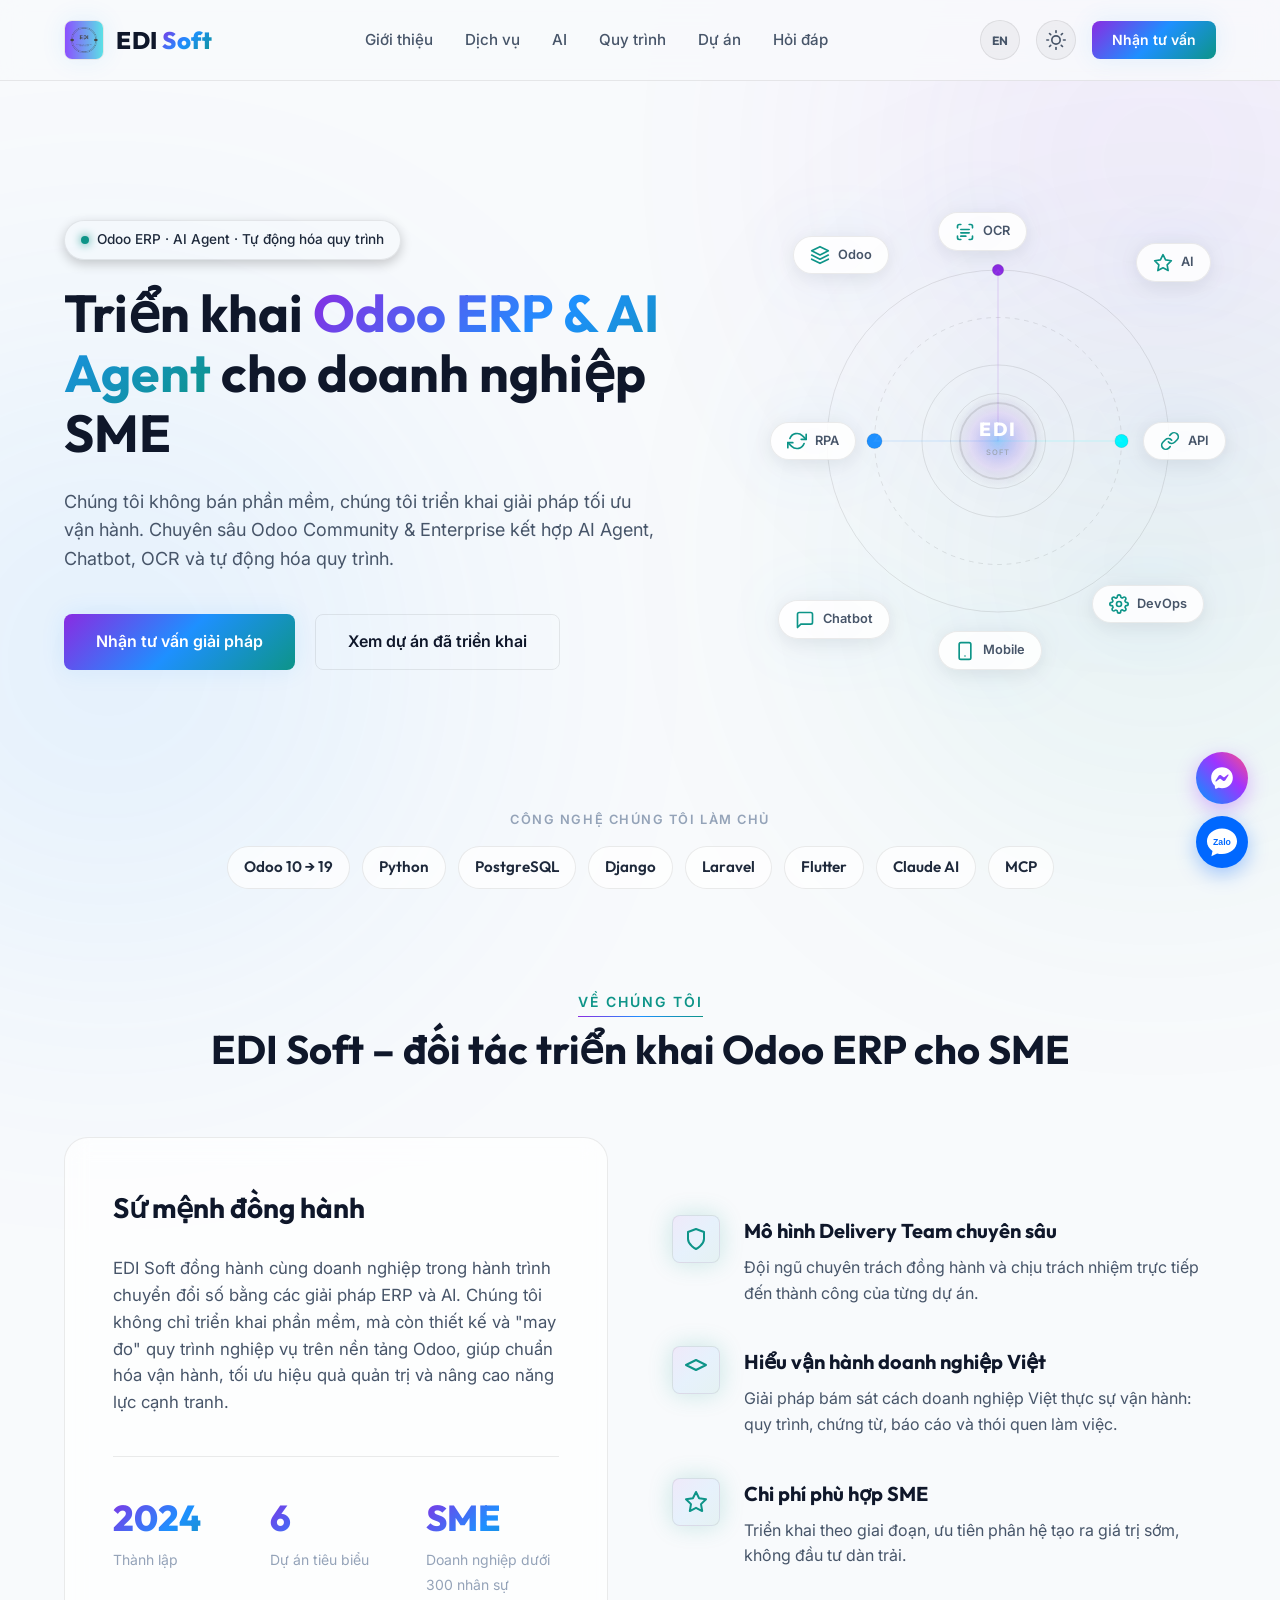
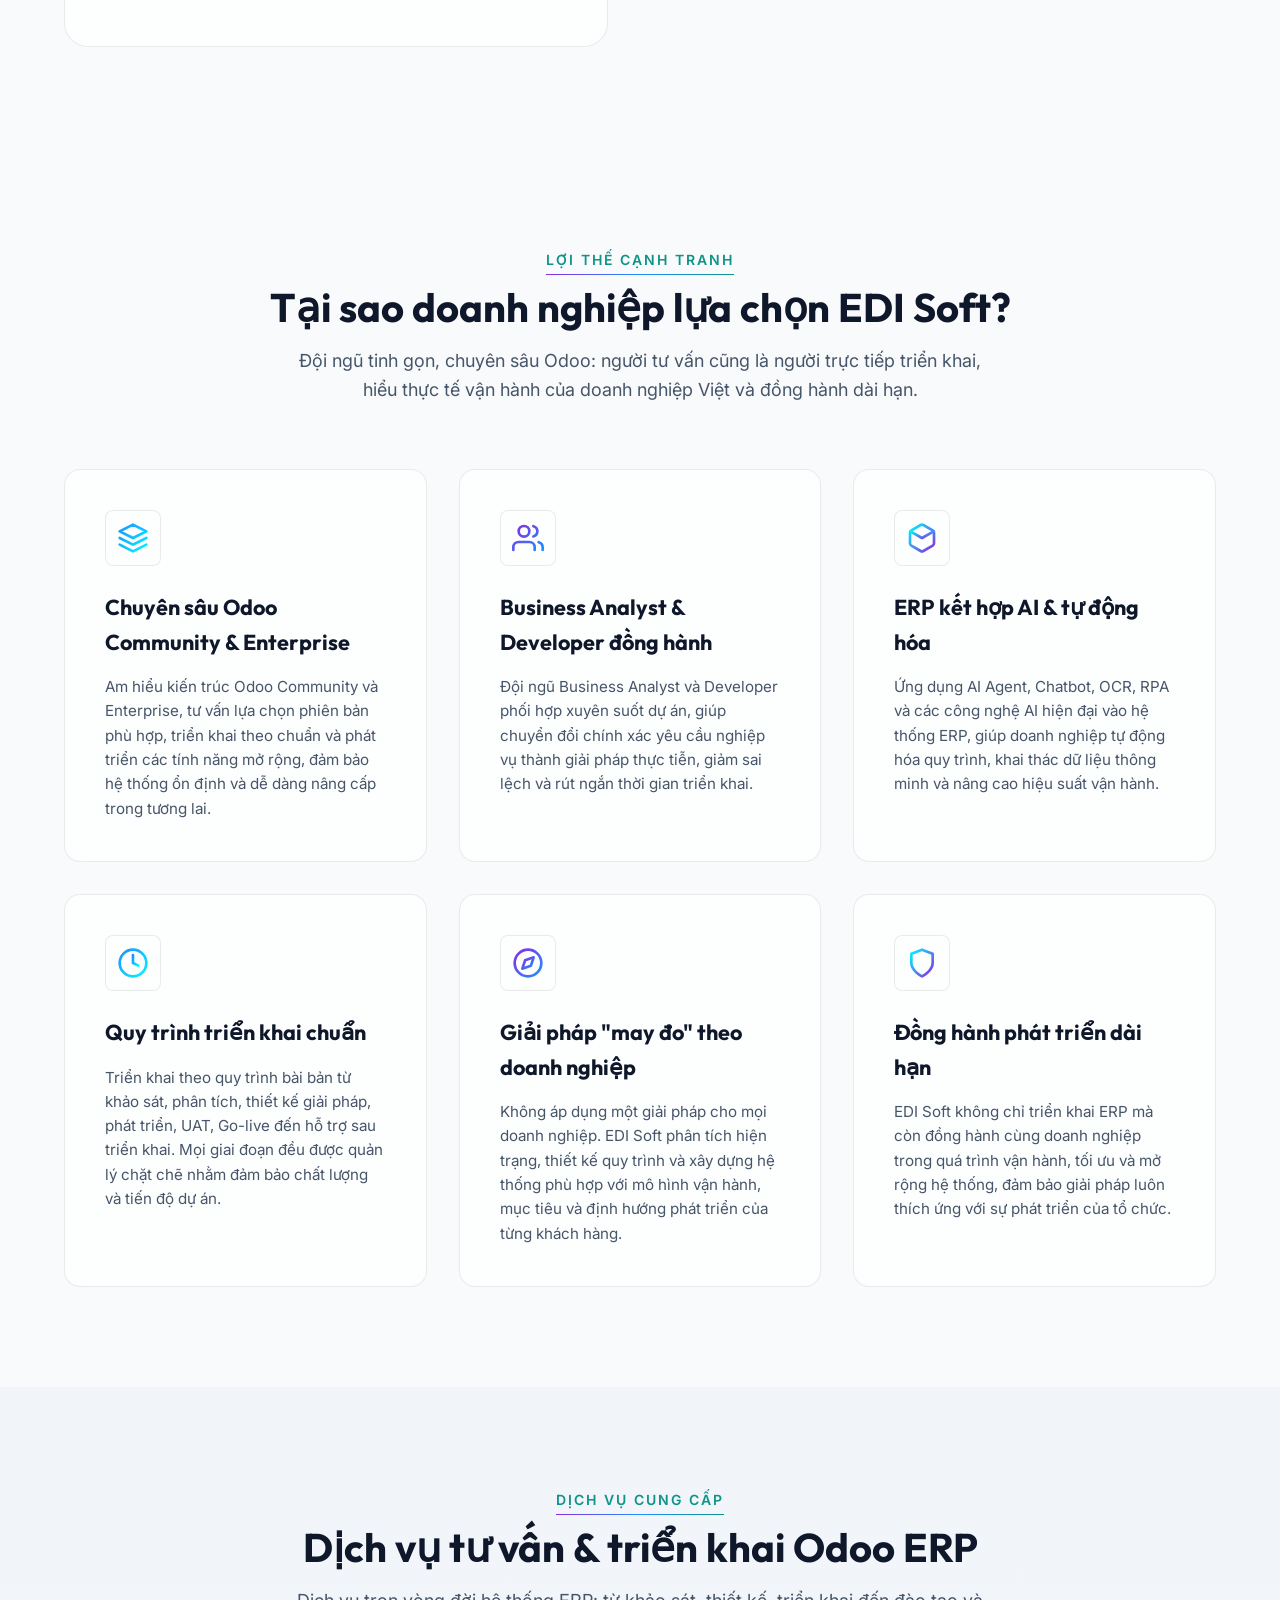
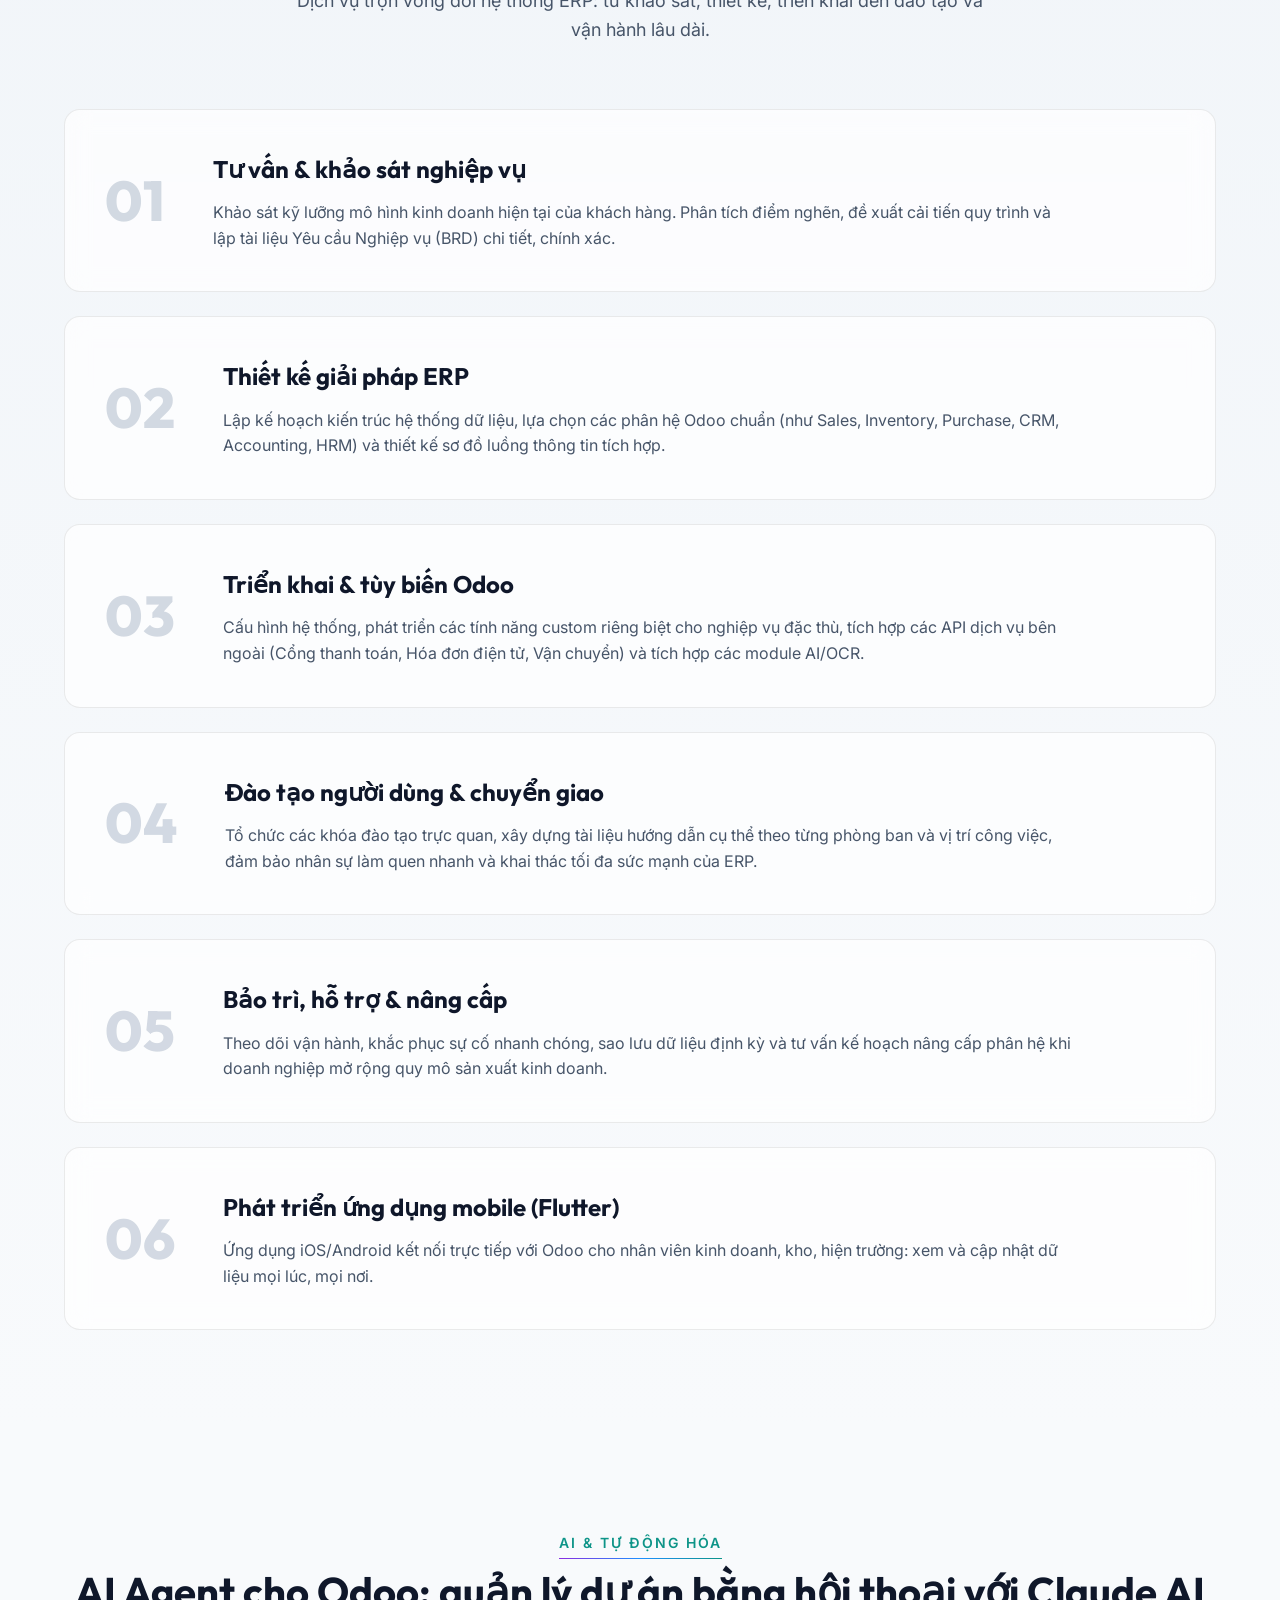
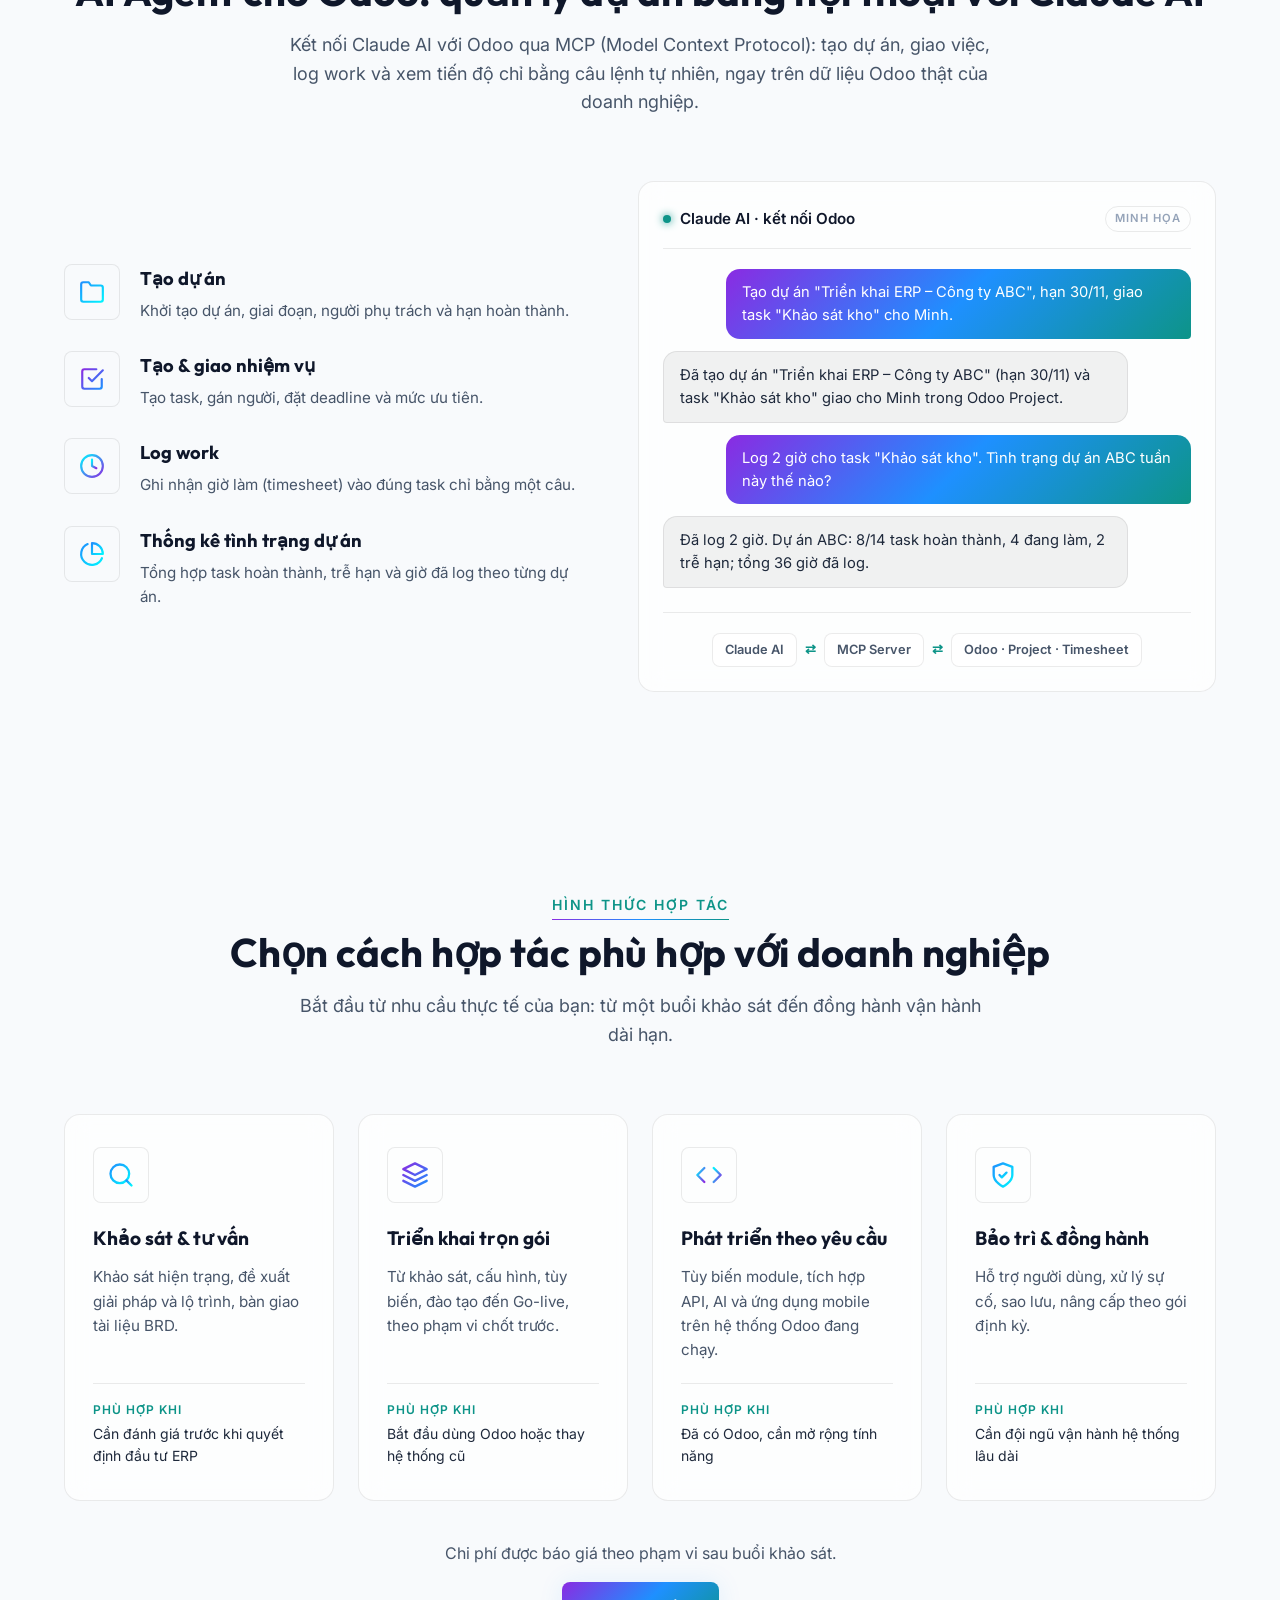
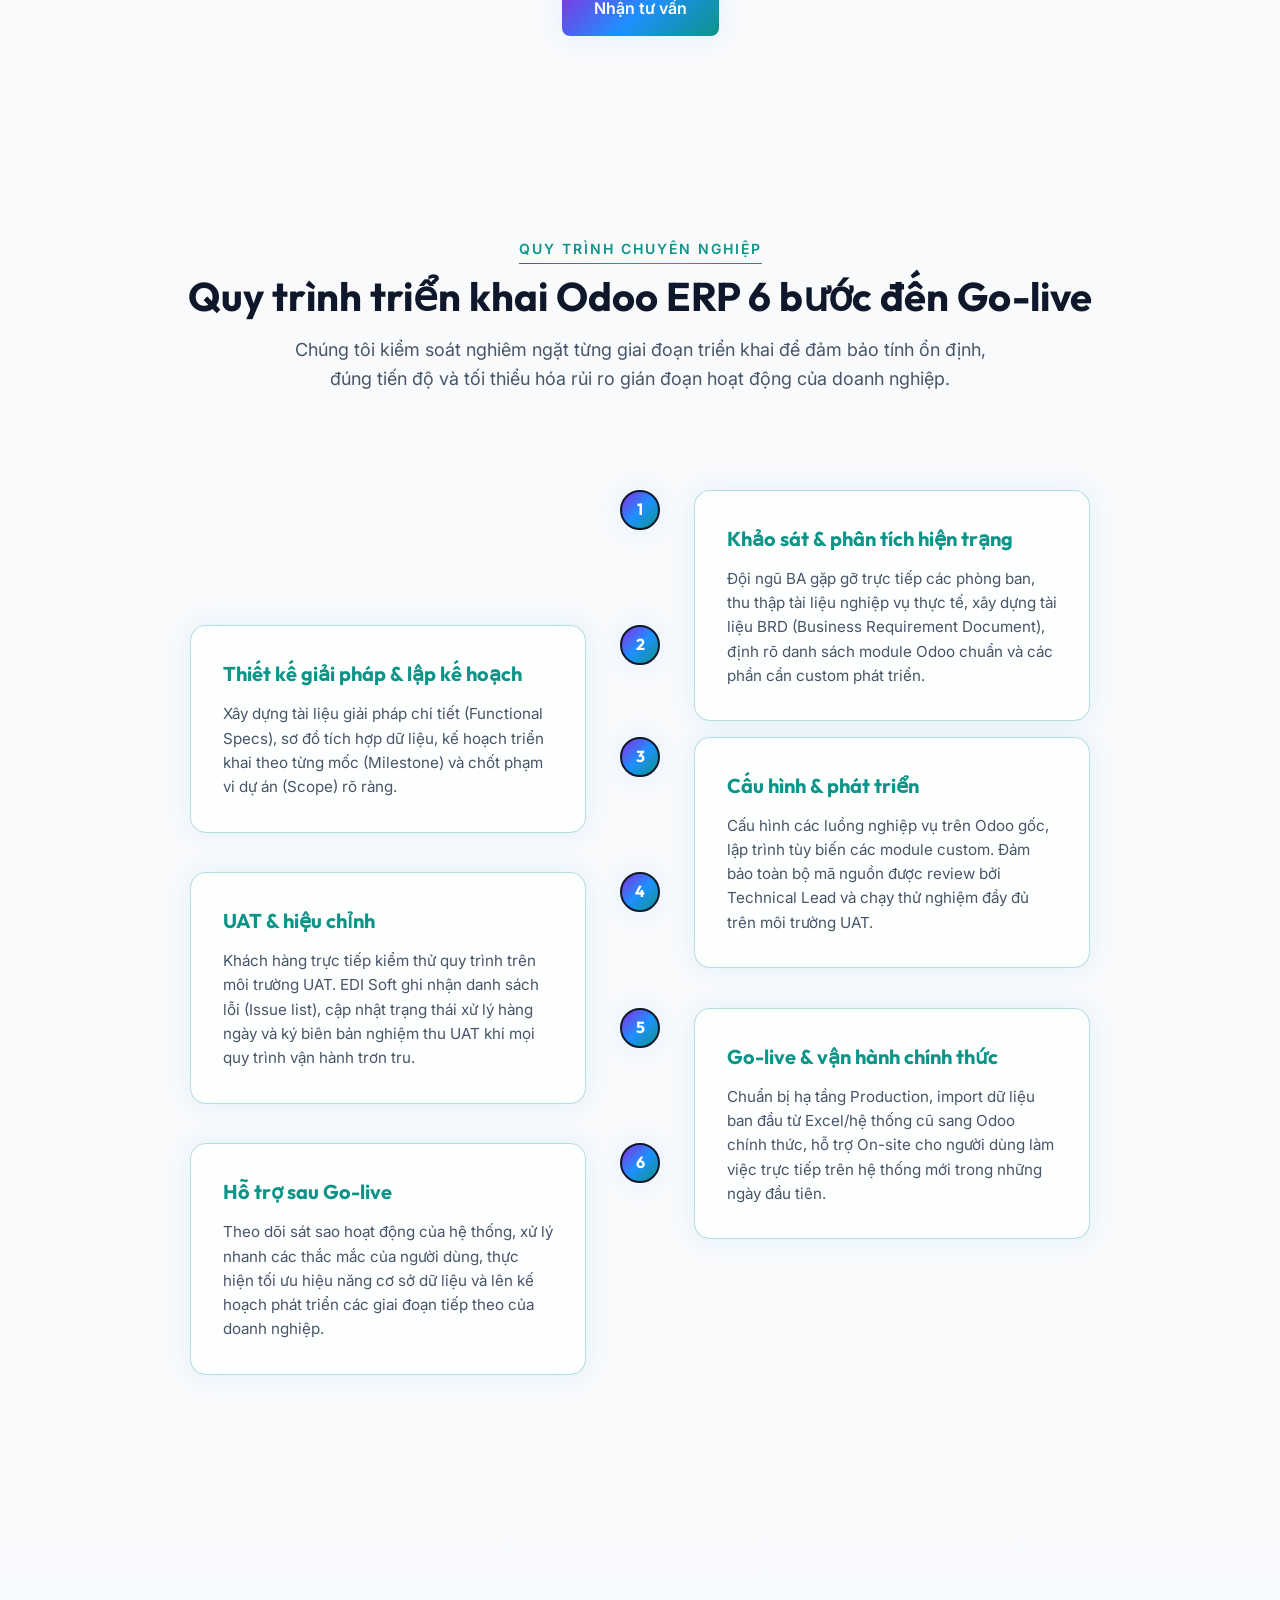
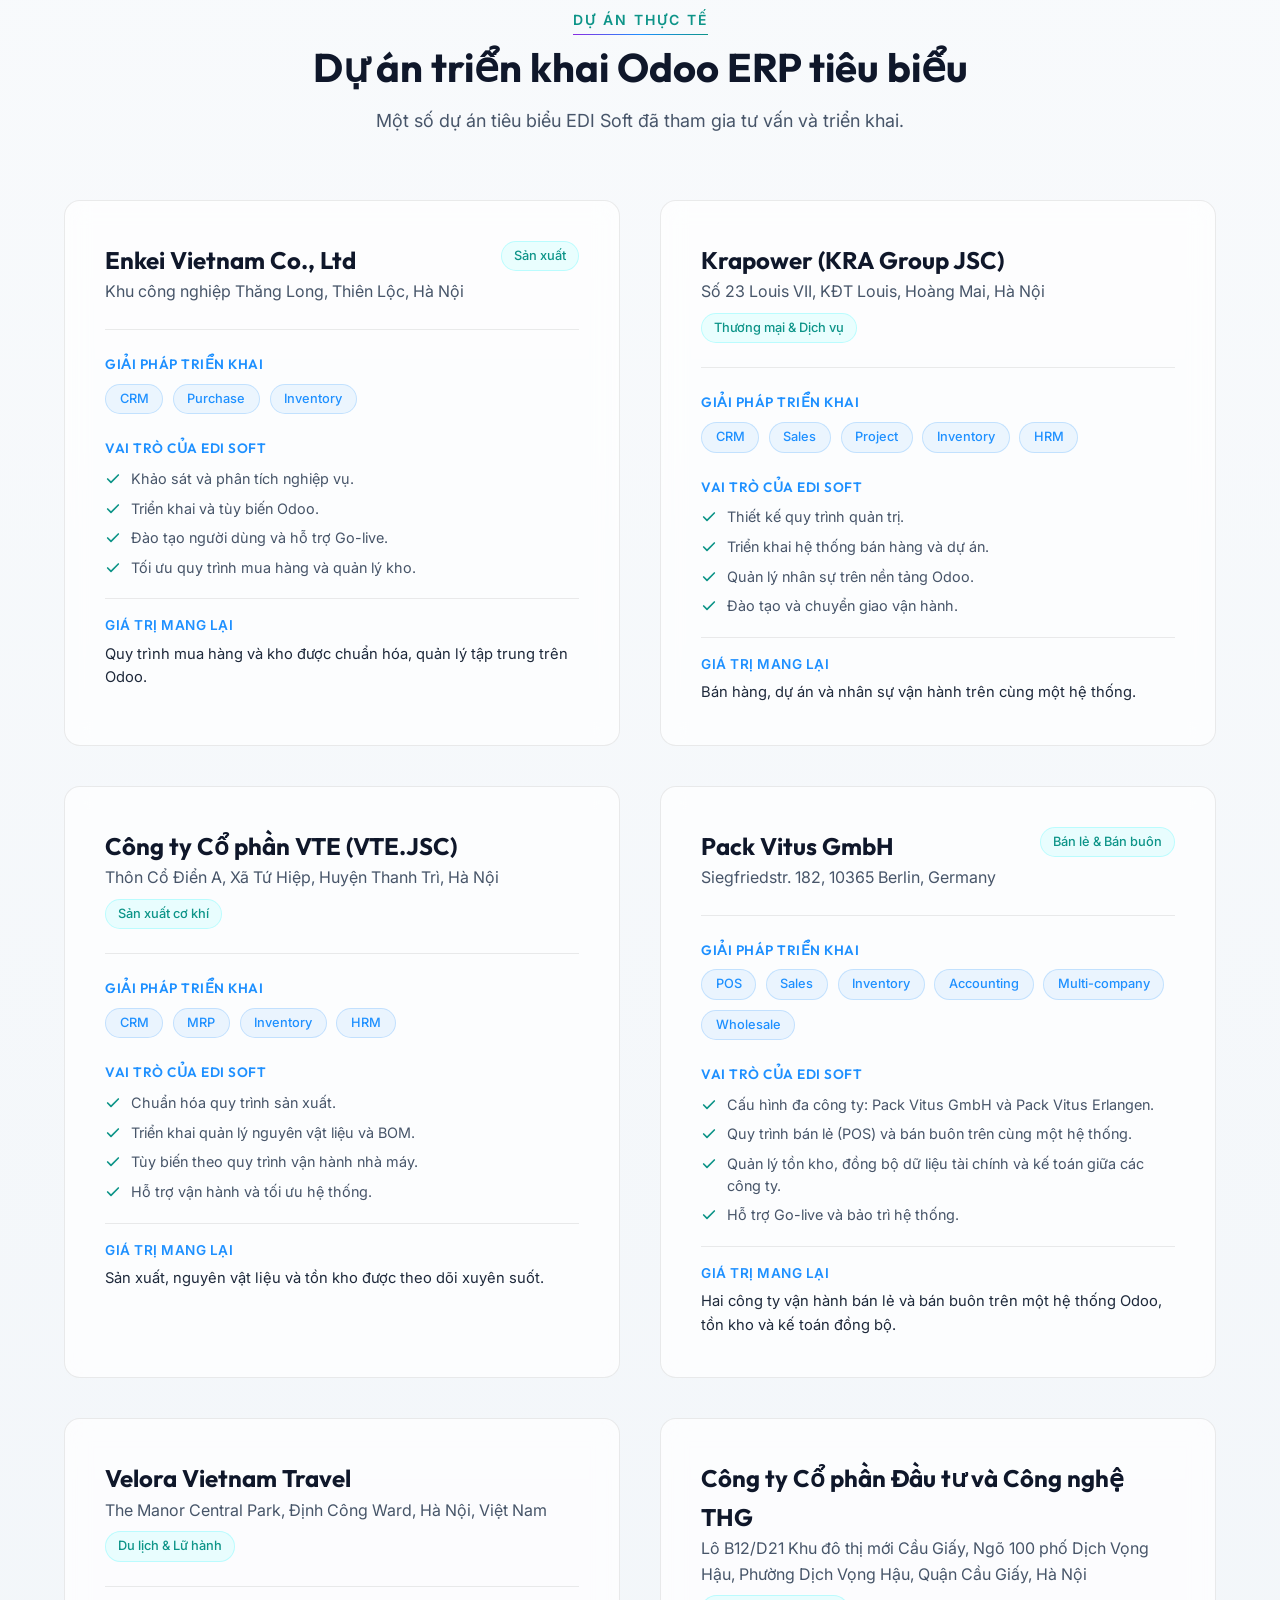
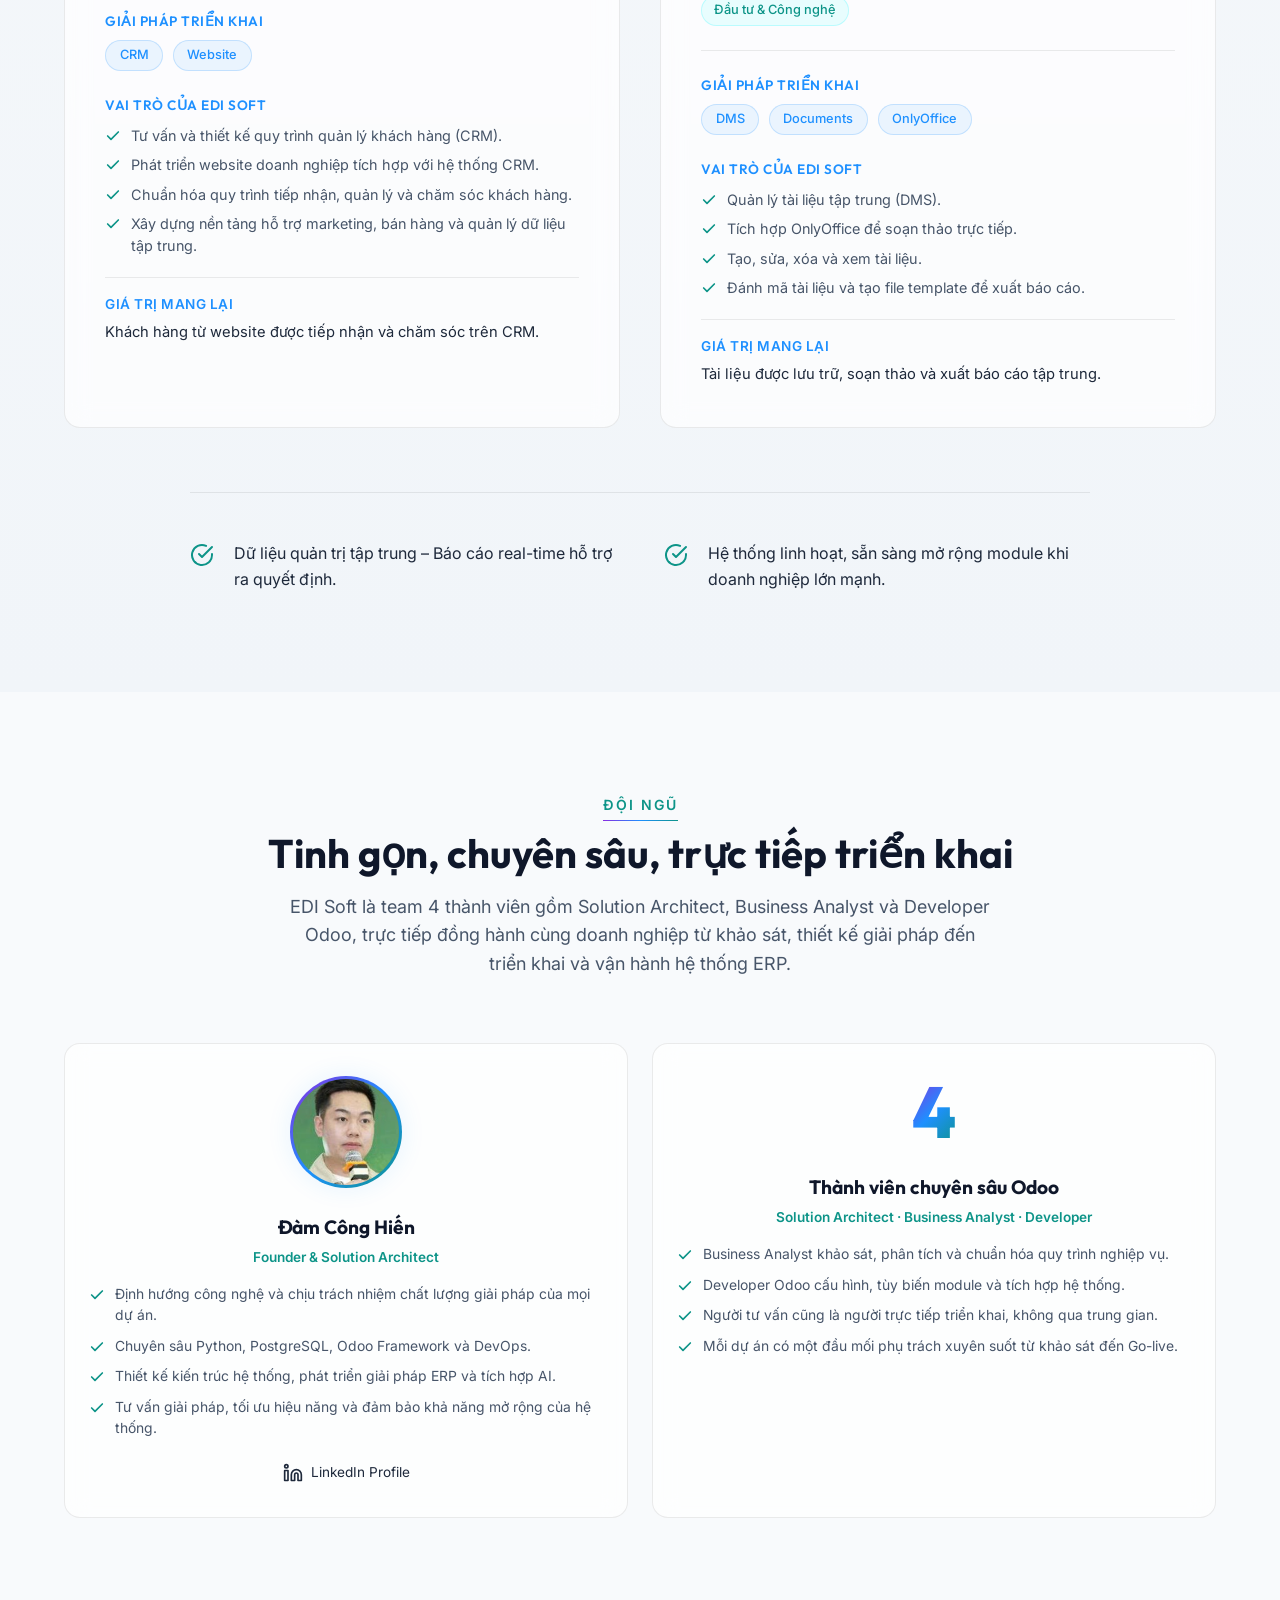
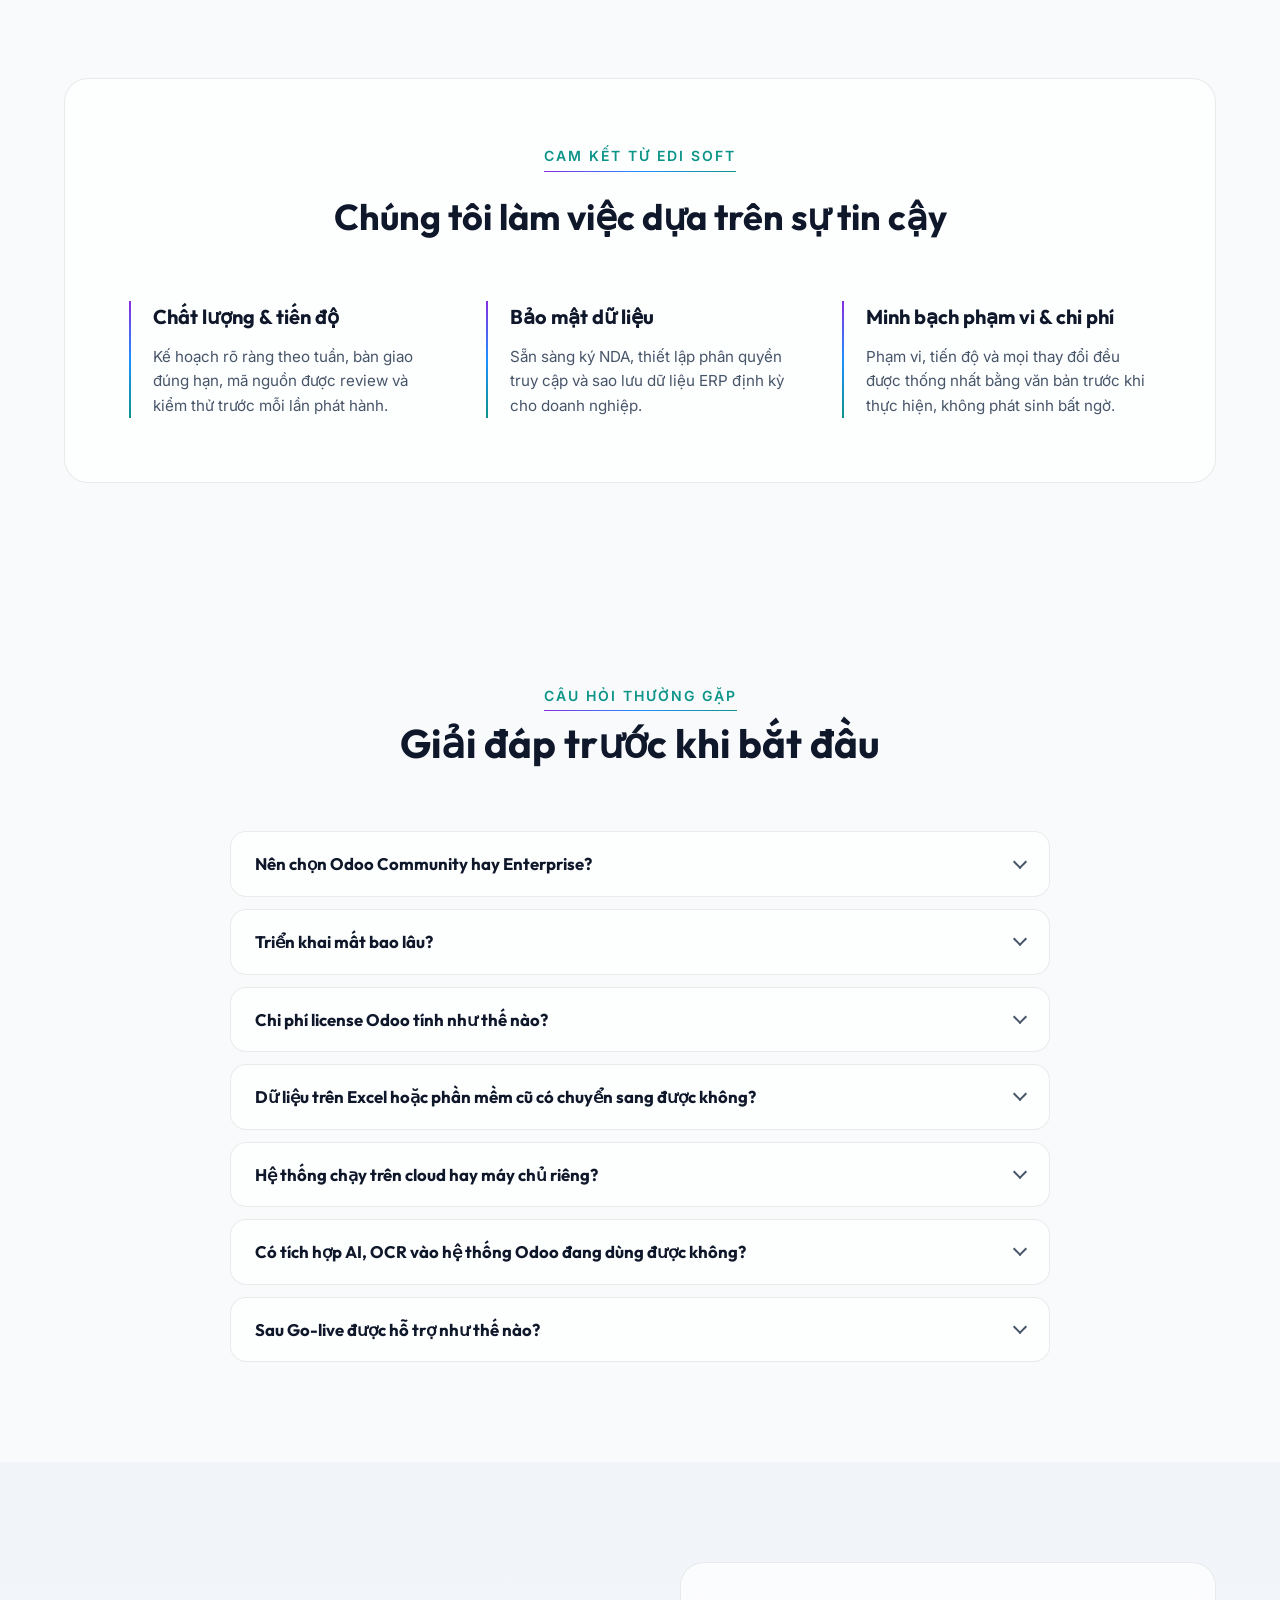
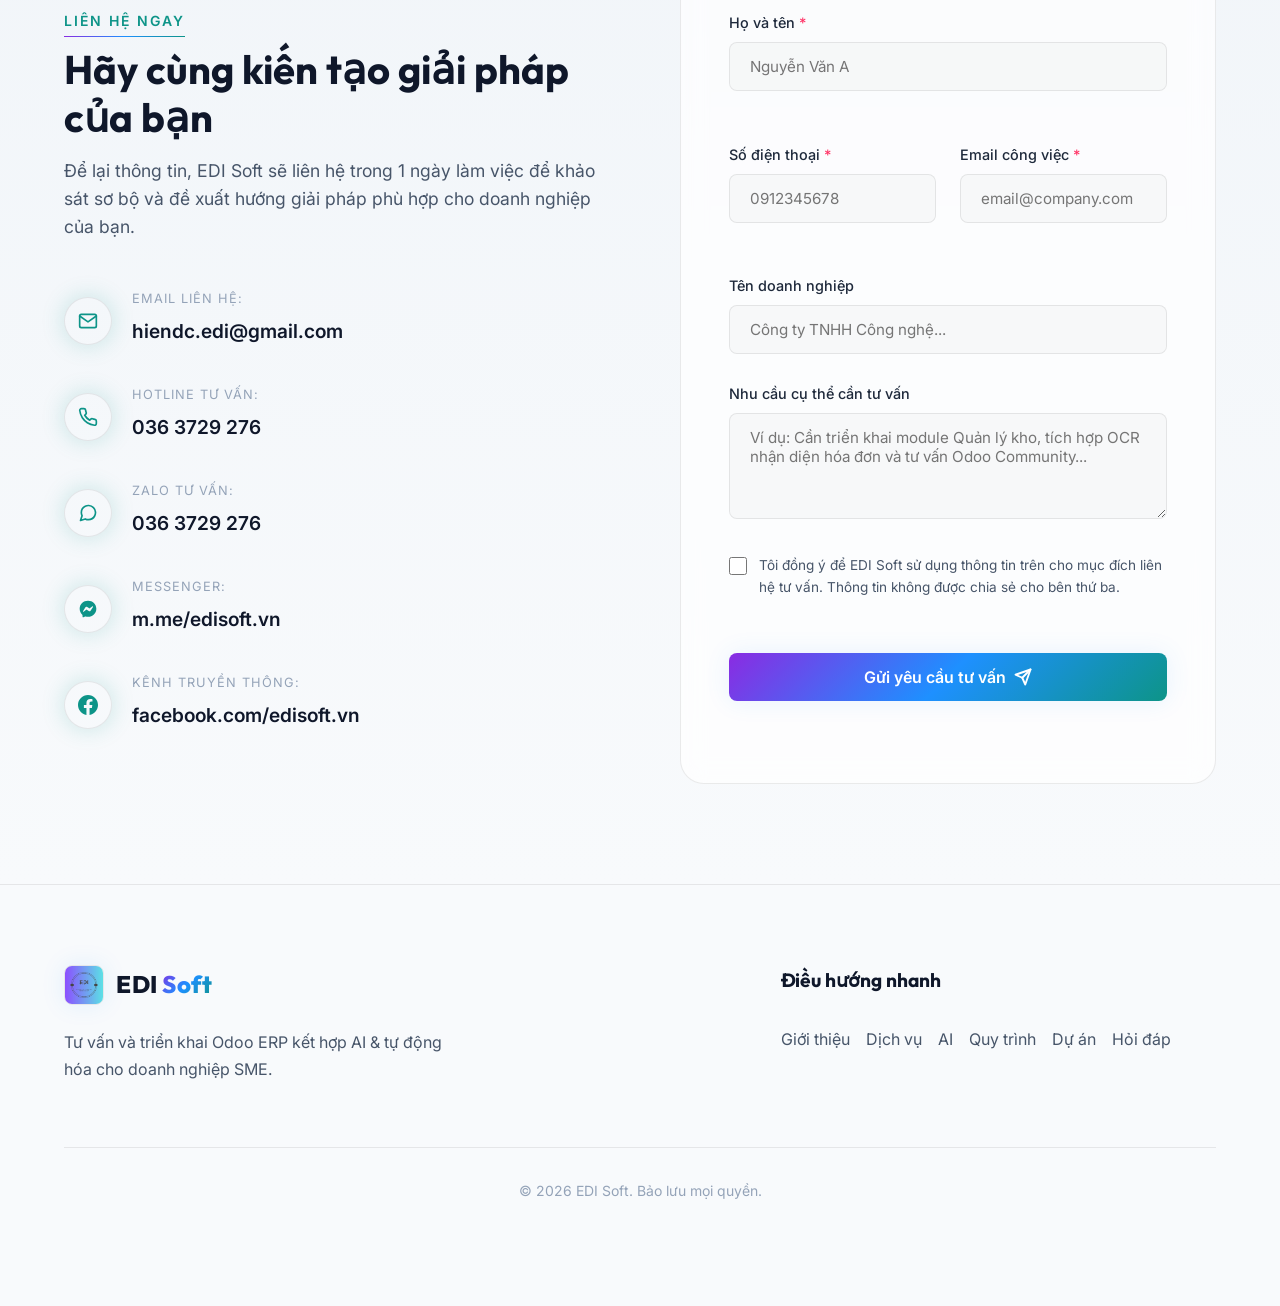
==== index.html @ 8c75ee79 "feat(seo): move to info.editech.vn and improve on-page SEO - Point canonical, Open Graph, Twitter, J" ====
<!DOCTYPE html>
<html lang="vi">
<head>
  <meta charset="UTF-8">
  <meta name="viewport" content="width=device-width, initial-scale=1.0">
  
  <!-- Primary Meta Tags -->
  <title>EDI Soft - Triển khai Odoo ERP & AI cho doanh nghiệp SME</title>
  <meta name="title" content="EDI Soft - Triển khai Odoo ERP & AI cho doanh nghiệp SME">
  <meta name="description" content="EDI Soft tư vấn và triển khai Odoo ERP (Community & Enterprise) kết hợp AI Agent, Chatbot, OCR và tự động hóa quy trình cho doanh nghiệp SME tại Việt Nam.">
  <meta name="keywords" content="EDI Soft, EDI Team, Odoo ERP, Odoo Community, Odoo Enterprise, AI Agent, Chatbot ERP, OCR Odoo, Tự động hóa quy trình, Đàm Công Hiến, tư vấn ERP">
  <meta name="author" content="EDI Team">
  <meta name="robots" content="index, follow">
  <meta name="google-site-verification" content="2yzWLQ4mhh7eQ8ymOpfVOfwrCw7D1gyTFQbBYcjNRCU">
  <link rel="canonical" href="https://info.editech.vn/">

  <!-- Apply saved theme/language before first paint to avoid flashing -->
  <script>
    (function () {
      try {
        var html = document.documentElement;
        var theme = localStorage.getItem('theme');
        if (theme !== 'light' && theme !== 'dark') {
          theme = window.matchMedia('(prefers-color-scheme: light)').matches ? 'light' : 'dark';
        }
        html.setAttribute('data-theme', theme);
        if (localStorage.getItem('preferred-lang') === 'en') {
          html.classList.add('i18n-pending');
          setTimeout(function () { html.classList.remove('i18n-pending'); }, 2000); // never stay hidden
        }
      } catch (e) {}
    })();
  </script>

  <!-- Open Graph / Facebook -->
  <meta property="og:type" content="website">
  <meta property="og:site_name" content="EDI Soft">
  <meta property="og:locale" content="vi_VN">
  <meta property="og:url" content="https://info.editech.vn/">
  <meta property="og:title" content="EDI Soft - Triển khai Odoo ERP & AI cho doanh nghiệp SME">
  <meta property="og:description" content="Chúng tôi không bán phần mềm, chúng tôi triển khai giải pháp. Chuyên sâu Odoo Community & Enterprise, AI Agent, Chatbot, OCR và tự động hóa quy trình.">
  <meta property="og:image" content="https://info.editech.vn/assets/img/og-image.png">
  <meta property="og:image:width" content="1200">
  <meta property="og:image:height" content="630">
  <meta property="og:image:alt" content="EDI Soft - Triển khai Odoo ERP & AI cho doanh nghiệp SME">

  <!-- Twitter -->
  <meta name="twitter:card" content="summary_large_image">
  <meta name="twitter:url" content="https://info.editech.vn/">
  <meta name="twitter:title" content="EDI Soft - Triển khai Odoo ERP & AI cho doanh nghiệp SME">
  <meta name="twitter:description" content="Chúng tôi không bán phần mềm, chúng tôi triển khai giải pháp. Chuyên sâu Odoo Community & Enterprise, AI Agent, Chatbot, OCR và tự động hóa quy trình.">
  <meta name="twitter:image" content="https://info.editech.vn/assets/img/og-image.png">

  <!-- Favicon & browser UI -->
  <link rel="icon" type="image/png" href="assets/img/favicon.png">
  <link rel="apple-touch-icon" href="assets/img/icon.png">
  <meta name="theme-color" content="#030712" media="(prefers-color-scheme: dark)">
  <meta name="theme-color" content="#f8fafc" media="(prefers-color-scheme: light)">

  <!-- Structured data (schema.org) -->
  <script type="application/ld+json">
  {
    "@context": "https://schema.org",
    "@graph": [
      {
        "@type": [
          "Organization",
          "ProfessionalService"
        ],
        "@id": "https://info.editech.vn/#organization",
        "name": "EDI Soft",
        "alternateName": "EDI Team",
        "url": "https://info.editech.vn/",
        "logo": {
          "@type": "ImageObject",
          "url": "https://info.editech.vn/assets/img/icon.png",
          "width": 500,
          "height": 500
        },
        "image": "https://info.editech.vn/assets/img/og-image.png",
        "description": "EDI Soft tư vấn và triển khai Odoo ERP (Community & Enterprise) kết hợp AI Agent, Chatbot, OCR và tự động hóa quy trình cho doanh nghiệp SME.",
        "slogan": "Chúng tôi không bán phần mềm, chúng tôi triển khai giải pháp tối ưu vận hành.",
        "foundingDate": "2024-07",
        "email": "hiendc.edi@gmail.com",
        "telephone": "+84363729276",
        "areaServed": {
          "@type": "Country",
          "name": "Vietnam"
        },
        "knowsAbout": [
          "Odoo ERP",
          "Odoo Community",
          "Odoo Enterprise",
          "ERP implementation",
          "Business analysis",
          "AI Agent",
          "Chatbot",
          "OCR",
          "Process automation",
          "Claude AI",
          "Model Context Protocol (MCP)",
          "Django",
          "Laravel",
          "Flutter"
        ],
        "founder": {
          "@id": "https://info.editech.vn/#founder"
        },
        "sameAs": [
          "https://www.facebook.com/edisoft.vn",
          "https://zalo.me/0363729276"
        ],
        "contactPoint": {
          "@type": "ContactPoint",
          "contactType": "sales",
          "telephone": "+84363729276",
          "email": "hiendc.edi@gmail.com",
          "availableLanguage": [
            "Vietnamese",
            "English"
          ]
        },
        "hasOfferCatalog": {
          "@type": "OfferCatalog",
          "name": "Dịch vụ tư vấn & triển khai Odoo ERP",
          "itemListElement": [
            {
              "@type": "Offer",
              "itemOffered": {
                "@type": "Service",
                "name": "Tư vấn & khảo sát nghiệp vụ",
                "description": "Khảo sát kỹ lưỡng mô hình kinh doanh hiện tại của khách hàng. Phân tích điểm nghẽn, đề xuất cải tiến quy trình và lập tài liệu Yêu cầu Nghiệp vụ (BRD) chi tiết, chính xác.",
                "provider": {
                  "@id": "https://info.editech.vn/#organization"
                }
              }
            },
            {
              "@type": "Offer",
              "itemOffered": {
                "@type": "Service",
                "name": "Thiết kế giải pháp ERP",
                "description": "Lập kế hoạch kiến trúc hệ thống dữ liệu, lựa chọn các phân hệ Odoo chuẩn (như Sales, Inventory, Purchase, CRM, Accounting, HRM) và thiết kế sơ đồ luồng thông tin tích hợp.",
                "provider": {
                  "@id": "https://info.editech.vn/#organization"
                }
              }
            },
            {
              "@type": "Offer",
              "itemOffered": {
                "@type": "Service",
                "name": "Triển khai & tùy biến Odoo",
                "description": "Cấu hình hệ thống, phát triển các tính năng custom riêng biệt cho nghiệp vụ đặc thù, tích hợp các API dịch vụ bên ngoài (Cổng thanh toán, Hóa đơn điện tử, Vận chuyển) và tích hợp các module AI/OCR.",
                "provider": {
                  "@id": "https://info.editech.vn/#organization"
                }
              }
            },
            {
              "@type": "Offer",
              "itemOffered": {
                "@type": "Service",
                "name": "Đào tạo người dùng & chuyển giao",
                "description": "Tổ chức các khóa đào tạo trực quan, xây dựng tài liệu hướng dẫn cụ thể theo từng phòng ban và vị trí công việc, đảm bảo nhân sự làm quen nhanh và khai thác tối đa sức mạnh của ERP.",
                "provider": {
                  "@id": "https://info.editech.vn/#organization"
                }
              }
            },
            {
              "@type": "Offer",
              "itemOffered": {
                "@type": "Service",
                "name": "Bảo trì, hỗ trợ & nâng cấp",
                "description": "Theo dõi vận hành, khắc phục sự cố nhanh chóng, sao lưu dữ liệu định kỳ và tư vấn kế hoạch nâng cấp phân hệ khi doanh nghiệp mở rộng quy mô sản xuất kinh doanh.",
                "provider": {
                  "@id": "https://info.editech.vn/#organization"
                }
              }
            },
            {
              "@type": "Offer",
              "itemOffered": {
                "@type": "Service",
                "name": "Phát triển ứng dụng mobile (Flutter)",
                "description": "Ứng dụng iOS/Android kết nối trực tiếp với Odoo cho nhân viên kinh doanh, kho, hiện trường: xem và cập nhật dữ liệu mọi lúc, mọi nơi.",
                "provider": {
                  "@id": "https://info.editech.vn/#organization"
                }
              }
            }
          ]
        }
      },
      {
        "@type": "Person",
        "@id": "https://info.editech.vn/#founder",
        "name": "Đàm Công Hiến",
        "jobTitle": "Founder & Solution Architect",
        "image": "https://info.editech.vn/assets/img/hiendc.jpg",
        "sameAs": [
          "https://www.linkedin.com/in/hien-dc-463276266/"
        ],
        "worksFor": {
          "@id": "https://info.editech.vn/#organization"
        },
        "url": "https://info.editech.vn/#team",
        "knowsAbout": [
          "Odoo Framework",
          "Python",
          "PostgreSQL",
          "DevOps",
          "ERP solution architecture",
          "AI integration"
        ]
      },
      {
        "@type": "WebSite",
        "@id": "https://info.editech.vn/#website",
        "url": "https://info.editech.vn/",
        "name": "EDI Soft",
        "inLanguage": "vi",
        "publisher": {
          "@id": "https://info.editech.vn/#organization"
        }
      },
      {
        "@type": "FAQPage",
        "@id": "https://info.editech.vn/#faq",
        "inLanguage": "vi",
        "mainEntity": [
          {
            "@type": "Question",
            "name": "Nên chọn Odoo Community hay Enterprise?",
            "acceptedAnswer": {
              "@type": "Answer",
              "text": "Community miễn phí license, phù hợp khi nhu cầu cơ bản và chấp nhận phát triển thêm. Enterprise có thêm nhiều phân hệ và tính năng (kế toán đầy đủ, Studio, ứng dụng mobile…), tính phí license theo người dùng. EDI Soft tư vấn phiên bản phù hợp sau khi khảo sát."
            }
          },
          {
            "@type": "Question",
            "name": "Triển khai mất bao lâu?",
            "acceptedAnswer": {
              "@type": "Answer",
              "text": "Tùy số phân hệ và mức độ tùy biến. Chúng tôi chia theo giai đoạn để phân hệ quan trọng nhất đi vào vận hành trước; thời gian cụ thể được chốt trong kế hoạch sau khảo sát."
            }
          },
          {
            "@type": "Question",
            "name": "Chi phí license Odoo tính như thế nào?",
            "acceptedAnswer": {
              "@type": "Answer",
              "text": "Community không mất phí license. Enterprise tính theo số người dùng và trả trực tiếp cho Odoo. Phí tư vấn và triển khai của EDI Soft được báo giá riêng theo phạm vi."
            }
          },
          {
            "@type": "Question",
            "name": "Dữ liệu trên Excel hoặc phần mềm cũ có chuyển sang được không?",
            "acceptedAnswer": {
              "@type": "Answer",
              "text": "Có. Dữ liệu khách hàng, sản phẩm, tồn kho đầu kỳ, công nợ… được chuẩn hóa và import vào Odoo trước Go-live."
            }
          },
          {
            "@type": "Question",
            "name": "Hệ thống chạy trên cloud hay máy chủ riêng?",
            "acceptedAnswer": {
              "@type": "Answer",
              "text": "Cả hai đều được: Odoo.sh, cloud server hoặc máy chủ tại doanh nghiệp. Chúng tôi tư vấn dựa trên yêu cầu bảo mật, chi phí và quy mô."
            }
          },
          {
            "@type": "Question",
            "name": "Có tích hợp AI, OCR vào hệ thống Odoo đang dùng được không?",
            "acceptedAnswer": {
              "@type": "Answer",
              "text": "Được. Chúng tôi tích hợp AI Agent, Chatbot, OCR và tự động hóa vào hệ thống Odoo hiện có, không bắt buộc phải triển khai lại từ đầu."
            }
          },
          {
            "@type": "Question",
            "name": "Sau Go-live được hỗ trợ như thế nào?",
            "acceptedAnswer": {
              "@type": "Answer",
              "text": "EDI Soft hỗ trợ người dùng, xử lý sự cố và tối ưu hệ thống sau Go-live; có gói bảo trì định kỳ khi doanh nghiệp cần."
            }
          }
        ]
      }
    ]
  }
  </script>

  <!-- Fonts -->
  <link rel="preconnect" href="https://fonts.googleapis.com">
  <link rel="preconnect" href="https://fonts.gstatic.com" crossorigin>
  <link href="https://fonts.googleapis.com/css2?family=Inter:wght@400;500;600&family=Outfit:wght@500;600;700;800&display=swap" rel="stylesheet">

  <!-- Project Stylesheet -->
  <link rel="stylesheet" href="src/styles/main.css">
</head>
<body>

  <!-- Background Glow Effects -->
  <div class="bg-glows" aria-hidden="true">
    <div class="bg-glow bg-glow-1"></div>
    <div class="bg-glow bg-glow-2"></div>
    <div class="bg-glow bg-glow-3"></div>
  </div>

  <!-- Header -->
  <header class="header" id="site-header">
    <div class="container header-container">
      <a href="#hero" class="logo-area" data-i18n-aria="logo-aria" aria-label="Trở về trang chủ EDI Soft">
        <img src="assets/img/icon.png" alt="EDI Soft" class="logo-img" width="40" height="40">
        <span class="logo-text">EDI <span class="text-gradient">Soft</span></span>
      </a>

      <!-- Desktop Nav -->
      <nav class="desktop-nav" data-i18n-aria="nav-aria" aria-label="Menu chính">
        <ul class="nav-list">
          <li><a href="#about" class="nav-link" data-i18n="nav-about">Giới thiệu</a></li>
          <li><a href="#services" class="nav-link" data-i18n="nav-services">Dịch vụ</a></li>
          <li><a href="#ai" class="nav-link" data-i18n="nav-ai">AI</a></li>
          <li><a href="#process" class="nav-link" data-i18n="nav-process">Quy trình</a></li>
          <li><a href="#portfolio" class="nav-link" data-i18n="nav-portfolio">Dự án</a></li>
          <li><a href="#faq" class="nav-link" data-i18n="nav-faq">Hỏi đáp</a></li>
        </ul>
      </nav>

      <div class="header-actions">
        <button class="lang-toggle" id="lang-toggle" data-i18n-aria="lang-aria" data-i18n-title="lang-title" aria-label="Chuyển sang tiếng Anh" title="English">
          <span id="lang-text">EN</span>
        </button>
        <button class="theme-toggle" id="theme-toggle" data-i18n-aria="theme-aria" data-i18n-title="theme-title" aria-label="Chuyển đổi giao diện sáng/tối" title="Chuyển đổi giao diện">
          <svg class="icon-sun" width="20" height="20" viewBox="0 0 24 24" fill="none" stroke="currentColor" stroke-width="2" stroke-linecap="round" stroke-linejoin="round"><circle cx="12" cy="12" r="5"/><line x1="12" y1="1" x2="12" y2="3"/><line x1="12" y1="21" x2="12" y2="23"/><line x1="4.22" y1="4.22" x2="5.64" y2="5.64"/><line x1="18.36" y1="18.36" x2="19.78" y2="19.78"/><line x1="1" y1="12" x2="3" y2="12"/><line x1="21" y1="12" x2="23" y2="12"/><line x1="4.22" y1="19.78" x2="5.64" y2="18.36"/><line x1="18.36" y1="5.64" x2="19.78" y2="4.22"/></svg>
          <svg class="icon-moon" width="20" height="20" viewBox="0 0 24 24" fill="none" stroke="currentColor" stroke-width="2" stroke-linecap="round" stroke-linejoin="round"><path d="M21 12.79A9 9 0 1 1 11.21 3 7 7 0 0 0 21 12.79z"/></svg>
        </button>
        <a href="#contact" class="btn btn-primary btn-sm" id="btn-header-cta" data-i18n="header-cta" data-i18n-aria="header-cta-aria" aria-label="Liên hệ tư vấn giải pháp">Nhận tư vấn</a>
        <button class="mobile-nav-toggle" id="menu-toggle" data-i18n-aria="menu-aria" aria-label="Mở menu điều hướng di động" aria-expanded="false" aria-controls="mobile-nav-panel">
          <span class="hamburger-bar"></span>
          <span class="hamburger-bar"></span>
          <span class="hamburger-bar"></span>
        </button>
      </div>
    </div>
  </header>

  <!-- Mobile Nav Panel -->
  <div class="mobile-nav-panel" id="mobile-nav-panel" aria-hidden="true">
    <nav data-i18n-aria="mobile-nav-aria" aria-label="Menu di động">
      <ul class="mobile-nav-list">
        <li><a href="#about" class="mobile-nav-link" data-i18n="nav-about">Giới thiệu</a></li>
        <li><a href="#services" class="mobile-nav-link" data-i18n="nav-services">Dịch vụ</a></li>
        <li><a href="#ai" class="mobile-nav-link" data-i18n="nav-ai">AI</a></li>
        <li><a href="#process" class="mobile-nav-link" data-i18n="nav-process">Quy trình</a></li>
        <li><a href="#portfolio" class="mobile-nav-link" data-i18n="nav-portfolio">Dự án</a></li>
        <li><a href="#faq" class="mobile-nav-link" data-i18n="nav-faq">Hỏi đáp</a></li>
        <li><a href="#contact" class="mobile-nav-link mobile-nav-link-cta" data-i18n="mobile-cta">Nhận tư vấn</a></li>
      </ul>
    </nav>
  </div>

  <main>
    <!-- Hero Section -->
    <section class="hero-section" id="hero">
      <div class="container hero-container">
        <div class="hero-content">
          <div class="badge-tech">
            <span class="badge-dot"></span>
            <span data-i18n="hero-badge">Odoo ERP · AI Agent · Tự động hóa quy trình</span>
          </div>
          <h1 class="hero-title">
            <span data-i18n="hero-title-1">Triển khai </span><span class="text-gradient" data-i18n="hero-title-2">Odoo ERP &amp; AI Agent</span><span data-i18n="hero-title-3"> cho doanh nghiệp SME</span>
          </h1>
          <p class="hero-description" data-i18n="hero-desc">Chúng tôi không bán phần mềm, chúng tôi triển khai giải pháp tối ưu vận hành. Chuyên sâu Odoo Community &amp; Enterprise kết hợp AI Agent, Chatbot, OCR và tự động hóa quy trình.</p>
          <div class="hero-cta-group">
            <a href="#contact" class="btn btn-primary" id="btn-hero-cta-contact" data-i18n="hero-cta-contact" data-i18n-aria="hero-cta-contact-aria" aria-label="Đăng ký tư vấn ERP">Nhận tư vấn giải pháp</a>
            <a href="#portfolio" class="btn btn-secondary" id="btn-hero-cta-more" data-i18n="hero-cta-more" data-i18n-aria="hero-cta-more-aria" aria-label="Xem các dự án EDI Soft đã triển khai">Xem dự án đã triển khai</a>
          </div>
        </div>
          <div class="hero-graphics">
          <div class="hero-visual-container">
            <svg class="tech-grid-svg" viewBox="0 0 400 400" width="100%" height="100%" fill="none" xmlns="http://www.w3.org/2000/svg" aria-hidden="true">
              <!-- Grid background -->
              <circle cx="200" cy="200" r="180" stroke="rgba(255, 255, 255, 0.05)" stroke-width="1"/>
              <circle cx="200" cy="200" r="130" stroke="rgba(255, 255, 255, 0.08)" stroke-width="1" stroke-dasharray="5 5"/>
              <circle cx="200" cy="200" r="80" stroke="rgba(255, 255, 255, 0.1)" stroke-width="1"/>
              
              <!-- Orbital Nodes -->
              <g class="orbit-1">
                <circle cx="200" cy="20" r="6" fill="#8A2BE2" />
                <path d="M200 20 L200 200" stroke="rgba(138, 43, 226, 0.2)" stroke-width="1"/>
              </g>
              <g class="orbit-2">
                <circle cx="70" cy="200" r="8" fill="#1E90FF" />
                <path d="M70 200 L200 200" stroke="rgba(30, 144, 255, 0.2)" stroke-width="1"/>
              </g>
              <g class="orbit-3">
                <circle cx="330" cy="200" r="7" fill="#00F5FF" />
                <path d="M330 200 L200 200" stroke="rgba(0, 245, 255, 0.2)" stroke-width="1"/>
              </g>
              
              <!-- Connection Lines -->
              <path d="M200 20 L70 200 L330 200 Z" stroke="rgba(255, 255, 255, 0.05)" stroke-width="1.5" />
              
              <!-- Central Logo Graphic -->
              <circle cx="200" cy="200" r="50" fill="url(#central-glow)" />
              <circle cx="200" cy="200" r="40" stroke="rgba(255,255,255,0.15)" stroke-width="2" />
              <text x="200" y="195" text-anchor="middle" font-family="'Outfit', sans-serif" font-weight="800" font-size="20" fill="#FFFFFF" letter-spacing="2">EDI</text>
              <text x="200" y="215" text-anchor="middle" font-family="'Inter', sans-serif" font-weight="500" font-size="8" fill="#9CA3AF" letter-spacing="1">SOFT</text>

              <!-- Gradients Definition -->
              <defs>
                <radialGradient id="central-glow" cx="50%" cy="50%" r="50%">
                  <stop offset="0%" stop-color="#1E90FF" stop-opacity="0.4"/>
                  <stop offset="60%" stop-color="#8A2BE2" stop-opacity="0.1"/>
                  <stop offset="100%" stop-color="#030712" stop-opacity="0"/>
                </radialGradient>
              </defs>
            </svg>

            <!-- Floating Tech Icons -->
            <div class="float-icon float-icon-odoo" aria-hidden="true">
              <div class="float-icon-inner">
                <svg width="20" height="20" viewBox="0 0 24 24" fill="none" stroke="currentColor" stroke-width="2" stroke-linecap="round" stroke-linejoin="round"><path d="M12 2L2 7l10 5 10-5-10-5zM2 17l10 5 10-5M2 12l10 5 10-5"/></svg>
                <span>Odoo</span>
              </div>
            </div>
            <div class="float-icon float-icon-ai" aria-hidden="true">
              <div class="float-icon-inner">
                <svg width="20" height="20" viewBox="0 0 24 24" fill="none" stroke="currentColor" stroke-width="2" stroke-linecap="round" stroke-linejoin="round"><polygon points="12 2 15.09 8.26 22 9.27 17 14.14 18.18 21.02 12 17.77 5.82 21.02 7 14.14 2 9.27 8.91 8.26 12 2"/></svg>
                <span>AI</span>
              </div>
            </div>
            <div class="float-icon float-icon-chatbot" aria-hidden="true">
              <div class="float-icon-inner">
                <svg width="20" height="20" viewBox="0 0 24 24" fill="none" stroke="currentColor" stroke-width="2" stroke-linecap="round" stroke-linejoin="round"><path d="M21 15a2 2 0 0 1-2 2H7l-4 4V5a2 2 0 0 1 2-2h14a2 2 0 0 1 2 2z"/></svg>
                <span>Chatbot</span>
              </div>
            </div>
            <div class="float-icon float-icon-devops" aria-hidden="true">
              <div class="float-icon-inner">
                <svg width="20" height="20" viewBox="0 0 24 24" fill="none" stroke="currentColor" stroke-width="2" stroke-linecap="round" stroke-linejoin="round"><circle cx="12" cy="12" r="3"/><path d="M19.4 15a1.65 1.65 0 0 0 .33 1.82l.06.06a2 2 0 0 1 0 2.83 2 2 0 0 1-2.83 0l-.06-.06a1.65 1.65 0 0 0-1.82-.33 1.65 1.65 0 0 0-1 1.51V21a2 2 0 0 1-2 2 2 2 0 0 1-2-2v-.09A1.65 1.65 0 0 0 9 19.4a1.65 1.65 0 0 0-1.82.33l-.06.06a2 2 0 0 1-2.83 0 2 2 0 0 1 0-2.83l.06-.06A1.65 1.65 0 0 0 4.68 15a1.65 1.65 0 0 0-1.51-1H3a2 2 0 0 1-2-2 2 2 0 0 1 2-2h.09A1.65 1.65 0 0 0 4.6 9a1.65 1.65 0 0 0-.33-1.82l-.06-.06a2 2 0 0 1 0-2.83 2 2 0 0 1 2.83 0l.06.06A1.65 1.65 0 0 0 9 4.68a1.65 1.65 0 0 0 1-1.51V3a2 2 0 0 1 2-2 2 2 0 0 1 2 2v.09a1.65 1.65 0 0 0 1 1.51 1.65 1.65 0 0 0 1.82-.33l.06-.06a2 2 0 0 1 2.83 0 2 2 0 0 1 0 2.83l-.06.06a1.65 1.65 0 0 0-.33 1.82V9a1.65 1.65 0 0 0 1.51 1H21a2 2 0 0 1 2 2 2 2 0 0 1-2 2h-.09a1.65 1.65 0 0 0-1.51 1z"/></svg>
                <span>DevOps</span>
              </div>
            </div>
            <div class="float-icon float-icon-api" aria-hidden="true">
              <div class="float-icon-inner">
                <svg width="20" height="20" viewBox="0 0 24 24" fill="none" stroke="currentColor" stroke-width="2" stroke-linecap="round" stroke-linejoin="round"><path d="M10 13a5 5 0 0 0 7.54.54l3-3a5 5 0 0 0-7.07-7.07l-1.72 1.71"/><path d="M14 11a5 5 0 0 0-7.54-.54l-3 3a5 5 0 0 0 7.07 7.07l1.71-1.71"/></svg>
                <span>API</span>
              </div>
            </div>
            <div class="float-icon float-icon-ocr" aria-hidden="true">
              <div class="float-icon-inner">
                <svg width="20" height="20" viewBox="0 0 24 24" fill="none" stroke="currentColor" stroke-width="2" stroke-linecap="round" stroke-linejoin="round"><path d="M3 7V5a2 2 0 0 1 2-2h2M17 3h2a2 2 0 0 1 2 2v2M21 17v2a2 2 0 0 1-2 2h-2M7 21H5a2 2 0 0 1-2-2v-2"/><line x1="7" y1="9" x2="17" y2="9"/><line x1="7" y1="13" x2="17" y2="13"/><line x1="7" y1="17" x2="13" y2="17"/></svg>
                <span>OCR</span>
              </div>
            </div>
            <div class="float-icon float-icon-rpa" aria-hidden="true">
              <div class="float-icon-inner">
                <svg width="20" height="20" viewBox="0 0 24 24" fill="none" stroke="currentColor" stroke-width="2" stroke-linecap="round" stroke-linejoin="round"><polyline points="23 4 23 10 17 10"/><polyline points="1 20 1 14 7 14"/><path d="M3.51 9a9 9 0 0 1 14.85-3.36L23 10M1 14l4.64 4.36A9 9 0 0 0 20.49 15"/></svg>
                <span>RPA</span>
              </div>
            </div>
            <div class="float-icon float-icon-mobile" aria-hidden="true">
              <div class="float-icon-inner">
                <svg width="20" height="20" viewBox="0 0 24 24" fill="none" stroke="currentColor" stroke-width="2" stroke-linecap="round" stroke-linejoin="round"><rect x="5" y="2" width="14" height="20" rx="2" ry="2"/><line x1="12" y1="18" x2="12.01" y2="18"/></svg>
                <span>Mobile</span>
              </div>
            </div>
          </div>
        </div>
      </div>
    </section>

    <!-- Tech Stack Strip -->
    <div class="tech-strip">
      <div class="container">
        <p class="tech-label" data-i18n="tech-label">Công nghệ chúng tôi làm chủ</p>
        <ul class="tech-list">
          <li>Odoo 10 → 19</li>
          <li>Python</li>
          <li>PostgreSQL</li>
          <li>Django</li>
          <li>Laravel</li>
          <li>Flutter</li>
          <li>Claude AI</li>
          <li>MCP</li>
        </ul>
      </div>
    </div>

    <!-- About Section -->
    <section class="about-section scroll-reveal" id="about">
      <div class="container">
        <div class="section-header">
          <span class="section-subtitle" data-i18n="about-subtitle">Về chúng tôi</span>
          <h2 class="section-title" data-i18n="about-title">EDI Soft – đối tác triển khai Odoo ERP cho SME</h2>
        </div>
        <div class="about-grid">
          <div class="about-info-card">
            <h3 class="about-card-title" data-i18n="about-card-title">Sứ mệnh đồng hành</h3>
            <p class="about-card-text" data-i18n="about-card-text">
              EDI Soft đồng hành cùng doanh nghiệp trong hành trình chuyển đổi số bằng các giải pháp ERP và AI. Chúng tôi không chỉ triển khai phần mềm, mà còn thiết kế và "may đo" quy trình nghiệp vụ trên nền tảng Odoo, giúp chuẩn hóa vận hành, tối ưu hiệu quả quản trị và nâng cao năng lực cạnh tranh.
            </p>
            <div class="about-stats">
              <div class="stat-item">
                <span class="stat-num text-gradient">2024</span>
                <span class="stat-label" data-i18n="about-stat-1-label">Thành lập</span>
              </div>
              <div class="stat-item">
                <span class="stat-num text-gradient">6</span>
                <span class="stat-label" data-i18n="about-stat-2-label">Dự án tiêu biểu</span>
              </div>
              <div class="stat-item">
                <span class="stat-num text-gradient">SME</span>
                <span class="stat-label" data-i18n="about-stat-label">Doanh nghiệp dưới 300 nhân sự</span>
              </div>
            </div>
          </div>
          <div class="about-feature-list">
            <div class="feature-item-mini">
              <div class="feature-mini-icon">
                <svg width="24" height="24" viewBox="0 0 24 24" fill="none" stroke="currentColor" stroke-width="2" stroke-linecap="round" stroke-linejoin="round"><path d="M12 22s8-4 8-10V5l-8-3-8 3v7c0 6 8 10 8 10z"/></svg>
              </div>
              <div>
                <h3 class="feature-mini-title" data-i18n="about-feature-1-title">Mô hình Delivery Team chuyên sâu</h3>
                <p class="feature-mini-desc" data-i18n="about-feature-1-desc">Đội ngũ chuyên trách đồng hành và chịu trách nhiệm trực tiếp đến thành công của từng dự án.</p>
              </div>
            </div>
            <div class="feature-item-mini">
              <div class="feature-mini-icon">
                <svg width="24" height="24" viewBox="0 0 24 24" fill="none" stroke="currentColor" stroke-width="2" stroke-linecap="round" stroke-linejoin="round"><polygon points="12 2 2 7 12 12 22 7 12 2"/></svg>
              </div>
              <div>
                <h3 class="feature-mini-title" data-i18n="about-feature-2-title">Hiểu vận hành doanh nghiệp Việt</h3>
                <p class="feature-mini-desc" data-i18n="about-feature-2-desc">Giải pháp bám sát cách doanh nghiệp Việt thực sự vận hành: quy trình, chứng từ, báo cáo và thói quen làm việc.</p>
              </div>
            </div>
            <div class="feature-item-mini">
              <div class="feature-mini-icon">
                <svg width="24" height="24" viewBox="0 0 24 24" fill="none" stroke="currentColor" stroke-width="2" stroke-linecap="round" stroke-linejoin="round"><polygon points="12 2 15.09 8.26 22 9.27 17 14.14 18.18 21.02 12 17.77 5.82 21.02 7 14.14 2 9.27 8.91 8.26 12 2"/></svg>
              </div>
              <div>
                <h3 class="feature-mini-title" data-i18n="about-feature-3-title">Chi phí phù hợp SME</h3>
                <p class="feature-mini-desc" data-i18n="about-feature-3-desc">Triển khai theo giai đoạn, ưu tiên phân hệ tạo ra giá trị sớm, không đầu tư dàn trải.</p>
              </div>
            </div>
          </div>
        </div>
      </div>
    </section>

    <!-- Strengths Section (Lợi thế cốt lõi) -->
    <section class="strengths-section scroll-reveal" id="strengths">
      <div class="container">
        <div class="section-header">
          <span class="section-subtitle" data-i18n="strengths-subtitle">Lợi thế cạnh tranh</span>
          <h2 class="section-title" data-i18n="strengths-title">Tại sao doanh nghiệp lựa chọn EDI Soft?</h2>
          <p class="section-desc" data-i18n="strengths-desc">Đội ngũ tinh gọn, chuyên sâu Odoo: người tư vấn cũng là người trực tiếp triển khai, hiểu thực tế vận hành của doanh nghiệp Việt và đồng hành dài hạn.</p>
        </div>
        <div class="strengths-grid">
          <!-- Card 1 -->
          <div class="strength-card glass-card">
            <div class="strength-icon-container">
              <svg width="32" height="32" viewBox="0 0 24 24" fill="none" stroke="url(#blue-grad)" stroke-width="2" stroke-linecap="round" stroke-linejoin="round" aria-hidden="true">
                <path d="M12 2L2 7l10 5 10-5-10-5zM2 17l10 5 10-5M2 12l10 5 10-5"/>
              </svg>
            </div>
            <h3 class="strength-card-title" data-i18n="strength-1-title">Chuyên sâu Odoo Community & Enterprise</h3>
            <p class="strength-card-text" data-i18n="strength-1-text">Am hiểu kiến trúc Odoo Community và Enterprise, tư vấn lựa chọn phiên bản phù hợp, triển khai theo chuẩn và phát triển các tính năng mở rộng, đảm bảo hệ thống ổn định và dễ dàng nâng cấp trong tương lai.</p>
          </div>
          <!-- Card 2 -->
          <div class="strength-card glass-card">
            <div class="strength-icon-container">
              <svg width="32" height="32" viewBox="0 0 24 24" fill="none" stroke="url(#purple-grad)" stroke-width="2" stroke-linecap="round" stroke-linejoin="round" aria-hidden="true">
                <path d="M17 21v-2a4 4 0 0 0-4-4H5a4 4 0 0 0-4 4v2M9 11a4 4 0 1 0 0-8 4 4 0 0 0 0 8zM23 21v-2a4 4 0 0 0-3-3.87M16 3.13a4 4 0 0 1 0 7.75"/>
              </svg>
            </div>
            <h3 class="strength-card-title" data-i18n="strength-2-title">Business Analyst &amp; Developer đồng hành</h3>
            <p class="strength-card-text" data-i18n="strength-2-text">Đội ngũ Business Analyst và Developer phối hợp xuyên suốt dự án, giúp chuyển đổi chính xác yêu cầu nghiệp vụ thành giải pháp thực tiễn, giảm sai lệch và rút ngắn thời gian triển khai.</p>
          </div>
          <!-- Card 3 -->
          <div class="strength-card glass-card">
            <div class="strength-icon-container">
              <svg width="32" height="32" viewBox="0 0 24 24" fill="none" stroke="url(#teal-grad)" stroke-width="2" stroke-linecap="round" stroke-linejoin="round" aria-hidden="true">
                <path d="M21 16V8a2 2 0 0 0-1-1.73l-7-4a2 2 0 0 0-2 0l-7 4A2 2 0 0 0 3 8v8a2 2 0 0 0 1 1.73l7 4a2 2 0 0 0 2 0l7-4A2 2 0 0 0 21 16z"/>
                <polyline points="3.27 6.96 12 12.01 20.73 6.96"/>
                <line x1="12" y1="22.08" x2="12" y2="12"/>
              </svg>
            </div>
            <h3 class="strength-card-title" data-i18n="strength-3-title">ERP kết hợp AI &amp; tự động hóa</h3>
            <p class="strength-card-text" data-i18n="strength-3-text">Ứng dụng AI Agent, Chatbot, OCR, RPA và các công nghệ AI hiện đại vào hệ thống ERP, giúp doanh nghiệp tự động hóa quy trình, khai thác dữ liệu thông minh và nâng cao hiệu suất vận hành.</p>
          </div>
          <!-- Card 4 -->
          <div class="strength-card glass-card">
            <div class="strength-icon-container">
              <svg width="32" height="32" viewBox="0 0 24 24" fill="none" stroke="url(#blue-grad)" stroke-width="2" stroke-linecap="round" stroke-linejoin="round" aria-hidden="true">
                <circle cx="12" cy="12" r="10"/><polyline points="12 6 12 12 16 14"/>
              </svg>
            </div>
            <h3 class="strength-card-title" data-i18n="strength-4-title">Quy trình triển khai chuẩn</h3>
            <p class="strength-card-text" data-i18n="strength-4-text">Triển khai theo quy trình bài bản từ khảo sát, phân tích, thiết kế giải pháp, phát triển, UAT, Go-live đến hỗ trợ sau triển khai. Mọi giai đoạn đều được quản lý chặt chẽ nhằm đảm bảo chất lượng và tiến độ dự án.</p>
          </div>
          <!-- Card 5 -->
          <div class="strength-card glass-card">
            <div class="strength-icon-container">
              <svg width="32" height="32" viewBox="0 0 24 24" fill="none" stroke="url(#purple-grad)" stroke-width="2" stroke-linecap="round" stroke-linejoin="round" aria-hidden="true">
                <circle cx="12" cy="12" r="10"/><polygon points="16.24 7.76 14.12 14.12 7.76 16.24 9.88 9.88"/>
              </svg>
            </div>
            <h3 class="strength-card-title" data-i18n="strength-5-title">Giải pháp "may đo" theo doanh nghiệp</h3>
            <p class="strength-card-text" data-i18n="strength-5-text">Không áp dụng một giải pháp cho mọi doanh nghiệp. EDI Soft phân tích hiện trạng, thiết kế quy trình và xây dựng hệ thống phù hợp với mô hình vận hành, mục tiêu và định hướng phát triển của từng khách hàng.</p>
          </div>
          <!-- Card 6 -->
          <div class="strength-card glass-card">
            <div class="strength-icon-container">
              <svg width="32" height="32" viewBox="0 0 24 24" fill="none" stroke="url(#teal-grad)" stroke-width="2" stroke-linecap="round" stroke-linejoin="round" aria-hidden="true">
                <path d="M12 22s8-4 8-10V5l-8-3-8 3v7c0 6 8 10 8 10z"/>
              </svg>
            </div>
            <h3 class="strength-card-title" data-i18n="strength-6-title">Đồng hành phát triển dài hạn</h3>
            <p class="strength-card-text" data-i18n="strength-6-text">EDI Soft không chỉ triển khai ERP mà còn đồng hành cùng doanh nghiệp trong quá trình vận hành, tối ưu và mở rộng hệ thống, đảm bảo giải pháp luôn thích ứng với sự phát triển của tổ chức.</p>
          </div>
        </div>
      </div>
      <!-- SVG Gradients definitions for icons -->
      <svg width="0" height="0" class="svg-defs" aria-hidden="true">
        <defs>
          <linearGradient id="blue-grad" x1="0%" y1="0%" x2="100%" y2="100%">
            <stop offset="0%" stop-color="#1E90FF" />
            <stop offset="100%" stop-color="#00F5FF" />
          </linearGradient>
          <linearGradient id="purple-grad" x1="0%" y1="0%" x2="100%" y2="100%">
            <stop offset="0%" stop-color="#8A2BE2" />
            <stop offset="100%" stop-color="#1E90FF" />
          </linearGradient>
          <linearGradient id="teal-grad" x1="0%" y1="0%" x2="100%" y2="100%">
            <stop offset="0%" stop-color="#00F5FF" />
            <stop offset="100%" stop-color="#8A2BE2" />
          </linearGradient>
        </defs>
      </svg>
    </section>

    <!-- Services Section -->
    <section class="services-section scroll-reveal" id="services">
      <div class="container">
        <div class="section-header">
          <span class="section-subtitle" data-i18n="services-subtitle">Dịch vụ cung cấp</span>
          <h2 class="section-title" data-i18n="services-title">Dịch vụ tư vấn &amp; triển khai Odoo ERP</h2>
          <p class="section-desc" data-i18n="services-desc">Dịch vụ trọn vòng đời hệ thống ERP: từ khảo sát, thiết kế, triển khai đến đào tạo và vận hành lâu dài.</p>
        </div>
        <div class="services-list">
          <!-- Dịch vụ 1 -->
          <div class="service-item">
            <div class="service-number">01</div>
            <div class="service-body">
              <h3 class="service-title" data-i18n="service-1-title">Tư vấn & khảo sát nghiệp vụ</h3>
              <p class="service-desc-text" data-i18n="service-1-text">Khảo sát kỹ lưỡng mô hình kinh doanh hiện tại của khách hàng. Phân tích điểm nghẽn, đề xuất cải tiến quy trình và lập tài liệu Yêu cầu Nghiệp vụ (BRD) chi tiết, chính xác.</p>
            </div>
          </div>
          <!-- Dịch vụ 2 -->
          <div class="service-item">
            <div class="service-number">02</div>
            <div class="service-body">
              <h3 class="service-title" data-i18n="service-2-title">Thiết kế giải pháp ERP</h3>
              <p class="service-desc-text" data-i18n="service-2-text">Lập kế hoạch kiến trúc hệ thống dữ liệu, lựa chọn các phân hệ Odoo chuẩn (như Sales, Inventory, Purchase, CRM, Accounting, HRM) và thiết kế sơ đồ luồng thông tin tích hợp.</p>
            </div>
          </div>
          <!-- Dịch vụ 3 -->
          <div class="service-item">
            <div class="service-number">03</div>
            <div class="service-body">
              <h3 class="service-title" data-i18n="service-3-title">Triển khai & tùy biến Odoo</h3>
              <p class="service-desc-text" data-i18n="service-3-text">Cấu hình hệ thống, phát triển các tính năng custom riêng biệt cho nghiệp vụ đặc thù, tích hợp các API dịch vụ bên ngoài (Cổng thanh toán, Hóa đơn điện tử, Vận chuyển) và tích hợp các module AI/OCR.</p>
            </div>
          </div>
          <!-- Dịch vụ 4 -->
          <div class="service-item">
            <div class="service-number">04</div>
            <div class="service-body">
              <h3 class="service-title" data-i18n="service-4-title">Đào tạo người dùng &amp; chuyển giao</h3>
              <p class="service-desc-text" data-i18n="service-4-text">Tổ chức các khóa đào tạo trực quan, xây dựng tài liệu hướng dẫn cụ thể theo từng phòng ban và vị trí công việc, đảm bảo nhân sự làm quen nhanh và khai thác tối đa sức mạnh của ERP.</p>
            </div>
          </div>
          <!-- Dịch vụ 5 -->
          <div class="service-item">
            <div class="service-number">05</div>
            <div class="service-body">
              <h3 class="service-title" data-i18n="service-5-title">Bảo trì, hỗ trợ &amp; nâng cấp</h3>
              <p class="service-desc-text" data-i18n="service-5-text">Theo dõi vận hành, khắc phục sự cố nhanh chóng, sao lưu dữ liệu định kỳ và tư vấn kế hoạch nâng cấp phân hệ khi doanh nghiệp mở rộng quy mô sản xuất kinh doanh.</p>
            </div>
          </div>
          <!-- Dịch vụ 6 -->
          <div class="service-item">
            <div class="service-number">06</div>
            <div class="service-body">
              <h3 class="service-title" data-i18n="service-6-title">Phát triển ứng dụng mobile (Flutter)</h3>
              <p class="service-desc-text" data-i18n="service-6-text">Ứng dụng iOS/Android kết nối trực tiếp với Odoo cho nhân viên kinh doanh, kho, hiện trường: xem và cập nhật dữ liệu mọi lúc, mọi nơi.</p>
            </div>
          </div>
        </div>
      </div>
    </section>

    <!-- AI & Automation Section -->
    <section class="ai-section scroll-reveal" id="ai">
      <div class="container">
        <div class="section-header">
          <span class="section-subtitle" data-i18n="ai-subtitle">AI &amp; tự động hóa</span>
          <h2 class="section-title" data-i18n="ai-title">AI Agent cho Odoo: quản lý dự án bằng hội thoại với Claude AI</h2>
          <p class="section-desc" data-i18n="ai-desc">Kết nối Claude AI với Odoo qua MCP (Model Context Protocol): tạo dự án, giao việc, log work và xem tiến độ chỉ bằng câu lệnh tự nhiên, ngay trên dữ liệu Odoo thật của doanh nghiệp.</p>
        </div>
        <div class="ai-grid">
          <div class="ai-caps">
            <div class="ai-cap">
              <div class="strength-icon-container">
                <svg width="26" height="26" viewBox="0 0 24 24" fill="none" stroke="url(#blue-grad)" stroke-width="2" stroke-linecap="round" stroke-linejoin="round" aria-hidden="true"><path d="M22 19a2 2 0 0 1-2 2H4a2 2 0 0 1-2-2V5a2 2 0 0 1 2-2h5l2 3h9a2 2 0 0 1 2 2z"/><line x1="12" y1="11" x2="12" y2="17"/><line x1="9" y1="14" x2="15" y2="14"/></svg>
              </div>
              <div>
                <h3 class="ai-cap-title" data-i18n="ai-cap-1-title">Tạo dự án</h3>
                <p class="ai-cap-desc" data-i18n="ai-cap-1-desc">Khởi tạo dự án, giai đoạn, người phụ trách và hạn hoàn thành.</p>
              </div>
            </div>
            <div class="ai-cap">
              <div class="strength-icon-container">
                <svg width="26" height="26" viewBox="0 0 24 24" fill="none" stroke="url(#purple-grad)" stroke-width="2" stroke-linecap="round" stroke-linejoin="round" aria-hidden="true"><polyline points="9 11 12 14 22 4"/><path d="M21 12v7a2 2 0 0 1-2 2H5a2 2 0 0 1-2-2V5a2 2 0 0 1 2-2h11"/></svg>
              </div>
              <div>
                <h3 class="ai-cap-title" data-i18n="ai-cap-2-title">Tạo &amp; giao nhiệm vụ</h3>
                <p class="ai-cap-desc" data-i18n="ai-cap-2-desc">Tạo task, gán người, đặt deadline và mức ưu tiên.</p>
              </div>
            </div>
            <div class="ai-cap">
              <div class="strength-icon-container">
                <svg width="26" height="26" viewBox="0 0 24 24" fill="none" stroke="url(#teal-grad)" stroke-width="2" stroke-linecap="round" stroke-linejoin="round" aria-hidden="true"><circle cx="12" cy="12" r="10"/><polyline points="12 6 12 12 16 14"/></svg>
              </div>
              <div>
                <h3 class="ai-cap-title" data-i18n="ai-cap-3-title">Log work</h3>
                <p class="ai-cap-desc" data-i18n="ai-cap-3-desc">Ghi nhận giờ làm (timesheet) vào đúng task chỉ bằng một câu.</p>
              </div>
            </div>
            <div class="ai-cap">
              <div class="strength-icon-container">
                <svg width="26" height="26" viewBox="0 0 24 24" fill="none" stroke="url(#blue-grad)" stroke-width="2" stroke-linecap="round" stroke-linejoin="round" aria-hidden="true"><path d="M21.21 15.89A10 10 0 1 1 8 2.83"/><path d="M22 12A10 10 0 0 0 12 2v10z"/></svg>
              </div>
              <div>
                <h3 class="ai-cap-title" data-i18n="ai-cap-4-title">Thống kê tình trạng dự án</h3>
                <p class="ai-cap-desc" data-i18n="ai-cap-4-desc">Tổng hợp task hoàn thành, trễ hạn và giờ đã log theo từng dự án.</p>
              </div>
            </div>
          </div>
          <div class="ai-demo glass-card">
            <div class="ai-chat-head">
              <span class="ai-chat-dot" aria-hidden="true"></span>
              <span data-i18n="ai-chat-title">Claude AI · kết nối Odoo</span>
              <span class="ai-chat-badge" data-i18n="ai-chat-badge">Minh họa</span>
            </div>
            <div class="ai-chat">
              <p class="ai-msg ai-msg-user" data-i18n="ai-msg-1">Tạo dự án "Triển khai ERP – Công ty ABC", hạn 30/11, giao task "Khảo sát kho" cho Minh.</p>
              <p class="ai-msg ai-msg-bot" data-i18n="ai-msg-2">Đã tạo dự án "Triển khai ERP – Công ty ABC" (hạn 30/11) và task "Khảo sát kho" giao cho Minh trong Odoo Project.</p>
              <p class="ai-msg ai-msg-user" data-i18n="ai-msg-3">Log 2 giờ cho task "Khảo sát kho". Tình trạng dự án ABC tuần này thế nào?</p>
              <p class="ai-msg ai-msg-bot" data-i18n="ai-msg-4">Đã log 2 giờ. Dự án ABC: 8/14 task hoàn thành, 4 đang làm, 2 trễ hạn; tổng 36 giờ đã log.</p>
            </div>
            <div class="ai-flow" role="img" data-i18n-aria="ai-flow-aria" aria-label="Luồng kết nối: Claude AI, MCP Server, Odoo">
              <span>Claude AI</span><span class="ai-flow-arrow" aria-hidden="true">⇄</span><span>MCP Server</span><span class="ai-flow-arrow" aria-hidden="true">⇄</span><span>Odoo · Project · Timesheet</span>
            </div>
          </div>
        </div>
      </div>
    </section>

    <!-- Engagement Models Section -->
    <section class="engagement-section scroll-reveal" id="engagement">
      <div class="container">
        <div class="section-header">
          <span class="section-subtitle" data-i18n="engage-subtitle">Hình thức hợp tác</span>
          <h2 class="section-title" data-i18n="engage-title">Chọn cách hợp tác phù hợp với doanh nghiệp</h2>
          <p class="section-desc" data-i18n="engage-desc">Bắt đầu từ nhu cầu thực tế của bạn: từ một buổi khảo sát đến đồng hành vận hành dài hạn.</p>
        </div>
        <div class="engagement-grid">
          <div class="engage-card glass-card">
            <div class="strength-icon-container">
              <svg width="28" height="28" viewBox="0 0 24 24" fill="none" stroke="url(#blue-grad)" stroke-width="2" stroke-linecap="round" stroke-linejoin="round" aria-hidden="true"><circle cx="11" cy="11" r="8"/><line x1="21" y1="21" x2="16.65" y2="16.65"/></svg>
            </div>
            <h3 class="engage-card-title" data-i18n="engage-1-title">Khảo sát &amp; tư vấn</h3>
            <p class="engage-card-text" data-i18n="engage-1-desc">Khảo sát hiện trạng, đề xuất giải pháp và lộ trình, bàn giao tài liệu BRD.</p>
            <p class="engage-fit">
              <span class="engage-fit-label" data-i18n="engage-fit-label">Phù hợp khi</span>
              <span data-i18n="engage-1-fit">Cần đánh giá trước khi quyết định đầu tư ERP</span>
            </p>
          </div>
          <div class="engage-card glass-card">
            <div class="strength-icon-container">
              <svg width="28" height="28" viewBox="0 0 24 24" fill="none" stroke="url(#purple-grad)" stroke-width="2" stroke-linecap="round" stroke-linejoin="round" aria-hidden="true"><path d="M12 2L2 7l10 5 10-5-10-5zM2 17l10 5 10-5M2 12l10 5 10-5"/></svg>
            </div>
            <h3 class="engage-card-title" data-i18n="engage-2-title">Triển khai trọn gói</h3>
            <p class="engage-card-text" data-i18n="engage-2-desc">Từ khảo sát, cấu hình, tùy biến, đào tạo đến Go-live, theo phạm vi chốt trước.</p>
            <p class="engage-fit">
              <span class="engage-fit-label" data-i18n="engage-fit-label">Phù hợp khi</span>
              <span data-i18n="engage-2-fit">Bắt đầu dùng Odoo hoặc thay hệ thống cũ</span>
            </p>
          </div>
          <div class="engage-card glass-card">
            <div class="strength-icon-container">
              <svg width="28" height="28" viewBox="0 0 24 24" fill="none" stroke="url(#teal-grad)" stroke-width="2" stroke-linecap="round" stroke-linejoin="round" aria-hidden="true"><polyline points="16 18 22 12 16 6"/><polyline points="8 6 2 12 8 18"/></svg>
            </div>
            <h3 class="engage-card-title" data-i18n="engage-3-title">Phát triển theo yêu cầu</h3>
            <p class="engage-card-text" data-i18n="engage-3-desc">Tùy biến module, tích hợp API, AI và ứng dụng mobile trên hệ thống Odoo đang chạy.</p>
            <p class="engage-fit">
              <span class="engage-fit-label" data-i18n="engage-fit-label">Phù hợp khi</span>
              <span data-i18n="engage-3-fit">Đã có Odoo, cần mở rộng tính năng</span>
            </p>
          </div>
          <div class="engage-card glass-card">
            <div class="strength-icon-container">
              <svg width="28" height="28" viewBox="0 0 24 24" fill="none" stroke="url(#blue-grad)" stroke-width="2" stroke-linecap="round" stroke-linejoin="round" aria-hidden="true"><path d="M12 22s8-4 8-10V5l-8-3-8 3v7c0 6 8 10 8 10z"/><polyline points="9 12 11 14 15 10"/></svg>
            </div>
            <h3 class="engage-card-title" data-i18n="engage-4-title">Bảo trì &amp; đồng hành</h3>
            <p class="engage-card-text" data-i18n="engage-4-desc">Hỗ trợ người dùng, xử lý sự cố, sao lưu, nâng cấp theo gói định kỳ.</p>
            <p class="engage-fit">
              <span class="engage-fit-label" data-i18n="engage-fit-label">Phù hợp khi</span>
              <span data-i18n="engage-4-fit">Cần đội ngũ vận hành hệ thống lâu dài</span>
            </p>
          </div>
        </div>
        <div class="engage-footer">
          <p data-i18n="engage-note">Chi phí được báo giá theo phạm vi sau buổi khảo sát.</p>
          <a href="#contact" class="btn btn-primary" data-i18n="header-cta">Nhận tư vấn</a>
        </div>
      </div>
    </section>

    <!-- Process Section -->
    <section class="process-section scroll-reveal" id="process">
      <div class="container">
        <div class="section-header">
          <span class="section-subtitle" data-i18n="process-subtitle">Quy trình chuyên nghiệp</span>
          <h2 class="section-title" data-i18n="process-title">Quy trình triển khai Odoo ERP 6 bước đến Go-live</h2>
          <p class="section-desc" data-i18n="process-desc">Chúng tôi kiểm soát nghiêm ngặt từng giai đoạn triển khai để đảm bảo tính ổn định, đúng tiến độ và tối thiểu hóa rủi ro gián đoạn hoạt động của doanh nghiệp.</p>
        </div>
        
        <div class="timeline-container">
          <div class="timeline-line"></div>
          
          <!-- Step 1 -->
          <div class="timeline-step active" data-step="1">
            <div class="timeline-dot">1</div>
            <div class="timeline-content">
              <h3 class="timeline-step-title" data-i18n="process-1-title">Khảo sát &amp; phân tích hiện trạng</h3>
              <p class="timeline-step-desc" data-i18n="process-1-text">Đội ngũ BA gặp gỡ trực tiếp các phòng ban, thu thập tài liệu nghiệp vụ thực tế, xây dựng tài liệu BRD (Business Requirement Document), định rõ danh sách module Odoo chuẩn và các phần cần custom phát triển.</p>
            </div>
          </div>
          
          <!-- Step 2 -->
          <div class="timeline-step" data-step="2">
            <div class="timeline-dot">2</div>
            <div class="timeline-content">
              <h3 class="timeline-step-title" data-i18n="process-2-title">Thiết kế giải pháp &amp; lập kế hoạch</h3>
              <p class="timeline-step-desc" data-i18n="process-2-text">Xây dựng tài liệu giải pháp chi tiết (Functional Specs), sơ đồ tích hợp dữ liệu, kế hoạch triển khai theo từng mốc (Milestone) và chốt phạm vi dự án (Scope) rõ ràng.</p>
            </div>
          </div>
          
          <!-- Step 3 -->
          <div class="timeline-step" data-step="3">
            <div class="timeline-dot">3</div>
            <div class="timeline-content">
              <h3 class="timeline-step-title" data-i18n="process-3-title">Cấu hình &amp; phát triển</h3>
              <p class="timeline-step-desc" data-i18n="process-3-text">Cấu hình các luồng nghiệp vụ trên Odoo gốc, lập trình tùy biến các module custom. Đảm bảo toàn bộ mã nguồn được review bởi Technical Lead và chạy thử nghiệm đầy đủ trên môi trường UAT.</p>
            </div>
          </div>
          
          <!-- Step 4 -->
          <div class="timeline-step" data-step="4">
            <div class="timeline-dot">4</div>
            <div class="timeline-content">
              <h3 class="timeline-step-title" data-i18n="process-4-title">UAT &amp; hiệu chỉnh</h3>
              <p class="timeline-step-desc" data-i18n="process-4-text">Khách hàng trực tiếp kiểm thử quy trình trên môi trường UAT. EDI Soft ghi nhận danh sách lỗi (Issue list), cập nhật trạng thái xử lý hàng ngày và ký biên bản nghiệm thu UAT khi mọi quy trình vận hành trơn tru.</p>
            </div>
          </div>
          
          <!-- Step 5 -->
          <div class="timeline-step" data-step="5">
            <div class="timeline-dot">5</div>
            <div class="timeline-content">
              <h3 class="timeline-step-title" data-i18n="process-5-title">Go-live &amp; vận hành chính thức</h3>
              <p class="timeline-step-desc" data-i18n="process-5-text">Chuẩn bị hạ tầng Production, import dữ liệu ban đầu từ Excel/hệ thống cũ sang Odoo chính thức, hỗ trợ On-site cho người dùng làm việc trực tiếp trên hệ thống mới trong những ngày đầu tiên.</p>
            </div>
          </div>
          
          <!-- Step 6 -->
          <div class="timeline-step" data-step="6">
            <div class="timeline-dot">6</div>
            <div class="timeline-content">
              <h3 class="timeline-step-title" data-i18n="process-6-title">Hỗ trợ sau Go-live</h3>
              <p class="timeline-step-desc" data-i18n="process-6-text">Theo dõi sát sao hoạt động của hệ thống, xử lý nhanh các thắc mắc của người dùng, thực hiện tối ưu hiệu năng cơ sở dữ liệu và lên kế hoạch phát triển các giai đoạn tiếp theo của doanh nghiệp.</p>
            </div>
          </div>
        </div>
      </div>
    </section>

    <!-- Portfolio Section -->
    <section class="portfolio-section scroll-reveal" id="portfolio">
      <div class="container">
        <div class="section-header">
          <span class="section-subtitle" data-i18n="portfolio-subtitle">Dự án thực tế</span>
          <h2 class="section-title" data-i18n="portfolio-title">Dự án triển khai Odoo ERP tiêu biểu</h2>
          <p class="section-desc" data-i18n="portfolio-desc">Một số dự án tiêu biểu EDI Soft đã tham gia tư vấn và triển khai.</p>
        </div>
        
        <div class="portfolio-grid">
          <div class="portfolio-card glass-card">
            <div class="portfolio-card-header">
              <div>
                <h3 class="portfolio-client" data-i18n="p1-client">Enkei Vietnam Co., Ltd</h3>
                <p class="portfolio-address" data-i18n="p1-location">Khu công nghiệp Thăng Long, Thiên Lộc, Hà Nội</p>
              </div>
              <span class="portfolio-tag" data-i18n="p1-tag">Sản xuất</span>
            </div>
            <div class="portfolio-card-body">
              <h4 class="portfolio-label" data-i18n="portfolio-solution-label">Giải pháp triển khai</h4>
              <div class="portfolio-pills">
                <span class="portfolio-pill">CRM</span>
                <span class="portfolio-pill">Purchase</span>
                <span class="portfolio-pill">Inventory</span>
              </div>
              <h4 class="portfolio-label" data-i18n="portfolio-role-label">Vai trò của EDI Soft</h4>
              <ul class="portfolio-role-list">
                <li class="portfolio-role-item">
                  <svg width="16" height="16" viewBox="0 0 24 24" fill="none" stroke="currentColor" stroke-width="2.5" stroke-linecap="round" stroke-linejoin="round"><polyline points="20 6 9 17 4 12"/></svg>
                  <span data-i18n="p1-role-1">Khảo sát và phân tích nghiệp vụ.</span>
                </li>
                <li class="portfolio-role-item">
                  <svg width="16" height="16" viewBox="0 0 24 24" fill="none" stroke="currentColor" stroke-width="2.5" stroke-linecap="round" stroke-linejoin="round"><polyline points="20 6 9 17 4 12"/></svg>
                  <span data-i18n="p1-role-2">Triển khai và tùy biến Odoo.</span>
                </li>
                <li class="portfolio-role-item">
                  <svg width="16" height="16" viewBox="0 0 24 24" fill="none" stroke="currentColor" stroke-width="2.5" stroke-linecap="round" stroke-linejoin="round"><polyline points="20 6 9 17 4 12"/></svg>
                  <span data-i18n="p1-role-3">Đào tạo người dùng và hỗ trợ Go-live.</span>
                </li>
                <li class="portfolio-role-item">
                  <svg width="16" height="16" viewBox="0 0 24 24" fill="none" stroke="currentColor" stroke-width="2.5" stroke-linecap="round" stroke-linejoin="round"><polyline points="20 6 9 17 4 12"/></svg>
                  <span data-i18n="p1-role-4">Tối ưu quy trình mua hàng và quản lý kho.</span>
                </li>
              </ul>
              <p class="portfolio-value">
                <span class="portfolio-label" data-i18n="portfolio-value-label">Giá trị mang lại</span>
                <span data-i18n="p1-value">Quy trình mua hàng và kho được chuẩn hóa, quản lý tập trung trên Odoo.</span>
              </p>
            </div>
          </div>

          <div class="portfolio-card glass-card">
            <div class="portfolio-card-header">
              <div>
                <h3 class="portfolio-client" data-i18n="p2-client">Krapower (KRA Group JSC)</h3>
                <p class="portfolio-address" data-i18n="p2-location">Số 23 Louis VII, KĐT Louis, Hoàng Mai, Hà Nội</p>
              </div>
              <span class="portfolio-tag" data-i18n="p2-tag">Thương mại & Dịch vụ</span>
            </div>
            <div class="portfolio-card-body">
              <h4 class="portfolio-label" data-i18n="portfolio-solution-label">Giải pháp triển khai</h4>
              <div class="portfolio-pills">
                <span class="portfolio-pill">CRM</span>
                <span class="portfolio-pill">Sales</span>
                <span class="portfolio-pill">Project</span>
                <span class="portfolio-pill">Inventory</span>
                <span class="portfolio-pill">HRM</span>
              </div>
              <h4 class="portfolio-label" data-i18n="portfolio-role-label">Vai trò của EDI Soft</h4>
              <ul class="portfolio-role-list">
                <li class="portfolio-role-item">
                  <svg width="16" height="16" viewBox="0 0 24 24" fill="none" stroke="currentColor" stroke-width="2.5" stroke-linecap="round" stroke-linejoin="round"><polyline points="20 6 9 17 4 12"/></svg>
                  <span data-i18n="p2-role-1">Thiết kế quy trình quản trị.</span>
                </li>
                <li class="portfolio-role-item">
                  <svg width="16" height="16" viewBox="0 0 24 24" fill="none" stroke="currentColor" stroke-width="2.5" stroke-linecap="round" stroke-linejoin="round"><polyline points="20 6 9 17 4 12"/></svg>
                  <span data-i18n="p2-role-2">Triển khai hệ thống bán hàng và dự án.</span>
                </li>
                <li class="portfolio-role-item">
                  <svg width="16" height="16" viewBox="0 0 24 24" fill="none" stroke="currentColor" stroke-width="2.5" stroke-linecap="round" stroke-linejoin="round"><polyline points="20 6 9 17 4 12"/></svg>
                  <span data-i18n="p2-role-3">Quản lý nhân sự trên nền tảng Odoo.</span>
                </li>
                <li class="portfolio-role-item">
                  <svg width="16" height="16" viewBox="0 0 24 24" fill="none" stroke="currentColor" stroke-width="2.5" stroke-linecap="round" stroke-linejoin="round"><polyline points="20 6 9 17 4 12"/></svg>
                  <span data-i18n="p2-role-4">Đào tạo và chuyển giao vận hành.</span>
                </li>
              </ul>
              <p class="portfolio-value">
                <span class="portfolio-label" data-i18n="portfolio-value-label">Giá trị mang lại</span>
                <span data-i18n="p2-value">Bán hàng, dự án và nhân sự vận hành trên cùng một hệ thống.</span>
              </p>
            </div>
          </div>

          <div class="portfolio-card glass-card">
            <div class="portfolio-card-header">
              <div>
                <h3 class="portfolio-client" data-i18n="p3-client">Công ty Cổ phần VTE (VTE.JSC)</h3>
                <p class="portfolio-address" data-i18n="p3-location">Thôn Cổ Điển A, Xã Tứ Hiệp, Huyện Thanh Trì, Hà Nội</p>
              </div>
              <span class="portfolio-tag" data-i18n="p3-tag">Sản xuất cơ khí</span>
            </div>
            <div class="portfolio-card-body">
              <h4 class="portfolio-label" data-i18n="portfolio-solution-label">Giải pháp triển khai</h4>
              <div class="portfolio-pills">
                <span class="portfolio-pill">CRM</span>
                <span class="portfolio-pill">MRP</span>
                <span class="portfolio-pill">Inventory</span>
                <span class="portfolio-pill">HRM</span>
              </div>
              <h4 class="portfolio-label" data-i18n="portfolio-role-label">Vai trò của EDI Soft</h4>
              <ul class="portfolio-role-list">
                <li class="portfolio-role-item">
                  <svg width="16" height="16" viewBox="0 0 24 24" fill="none" stroke="currentColor" stroke-width="2.5" stroke-linecap="round" stroke-linejoin="round"><polyline points="20 6 9 17 4 12"/></svg>
                  <span data-i18n="p3-role-1">Chuẩn hóa quy trình sản xuất.</span>
                </li>
                <li class="portfolio-role-item">
                  <svg width="16" height="16" viewBox="0 0 24 24" fill="none" stroke="currentColor" stroke-width="2.5" stroke-linecap="round" stroke-linejoin="round"><polyline points="20 6 9 17 4 12"/></svg>
                  <span data-i18n="p3-role-2">Triển khai quản lý nguyên vật liệu và BOM.</span>
                </li>
                <li class="portfolio-role-item">
                  <svg width="16" height="16" viewBox="0 0 24 24" fill="none" stroke="currentColor" stroke-width="2.5" stroke-linecap="round" stroke-linejoin="round"><polyline points="20 6 9 17 4 12"/></svg>
                  <span data-i18n="p3-role-3">Tùy biến theo quy trình vận hành nhà máy.</span>
                </li>
                <li class="portfolio-role-item">
                  <svg width="16" height="16" viewBox="0 0 24 24" fill="none" stroke="currentColor" stroke-width="2.5" stroke-linecap="round" stroke-linejoin="round"><polyline points="20 6 9 17 4 12"/></svg>
                  <span data-i18n="p3-role-4">Hỗ trợ vận hành và tối ưu hệ thống.</span>
                </li>
              </ul>
              <p class="portfolio-value">
                <span class="portfolio-label" data-i18n="portfolio-value-label">Giá trị mang lại</span>
                <span data-i18n="p3-value">Sản xuất, nguyên vật liệu và tồn kho được theo dõi xuyên suốt.</span>
              </p>
            </div>
          </div>

          <div class="portfolio-card glass-card">
            <div class="portfolio-card-header">
              <div>
                <h3 class="portfolio-client" data-i18n="p4-client">Pack Vitus GmbH</h3>
                <p class="portfolio-address" data-i18n="p4-location">Siegfriedstr. 182, 10365 Berlin, Germany</p>
              </div>
              <span class="portfolio-tag" data-i18n="p4-tag">Bán lẻ & Bán buôn</span>
            </div>
            <div class="portfolio-card-body">
              <h4 class="portfolio-label" data-i18n="portfolio-solution-label">Giải pháp triển khai</h4>
              <div class="portfolio-pills">
                <span class="portfolio-pill">POS</span>
                <span class="portfolio-pill">Sales</span>
                <span class="portfolio-pill">Inventory</span>
                <span class="portfolio-pill">Accounting</span>
                <span class="portfolio-pill">Multi-company</span>
                <span class="portfolio-pill">Wholesale</span>
              </div>
              <h4 class="portfolio-label" data-i18n="portfolio-role-label">Vai trò của EDI Soft</h4>
              <ul class="portfolio-role-list">
                <li class="portfolio-role-item">
                  <svg width="16" height="16" viewBox="0 0 24 24" fill="none" stroke="currentColor" stroke-width="2.5" stroke-linecap="round" stroke-linejoin="round"><polyline points="20 6 9 17 4 12"/></svg>
                  <span data-i18n="p4-role-1">Cấu hình đa công ty: Pack Vitus GmbH và Pack Vitus Erlangen.</span>
                </li>
                <li class="portfolio-role-item">
                  <svg width="16" height="16" viewBox="0 0 24 24" fill="none" stroke="currentColor" stroke-width="2.5" stroke-linecap="round" stroke-linejoin="round"><polyline points="20 6 9 17 4 12"/></svg>
                  <span data-i18n="p4-role-2">Quy trình bán lẻ (POS) và bán buôn trên cùng một hệ thống.</span>
                </li>
                <li class="portfolio-role-item">
                  <svg width="16" height="16" viewBox="0 0 24 24" fill="none" stroke="currentColor" stroke-width="2.5" stroke-linecap="round" stroke-linejoin="round"><polyline points="20 6 9 17 4 12"/></svg>
                  <span data-i18n="p4-role-3">Quản lý tồn kho, đồng bộ dữ liệu tài chính và kế toán giữa các công ty.</span>
                </li>
                <li class="portfolio-role-item">
                  <svg width="16" height="16" viewBox="0 0 24 24" fill="none" stroke="currentColor" stroke-width="2.5" stroke-linecap="round" stroke-linejoin="round"><polyline points="20 6 9 17 4 12"/></svg>
                  <span data-i18n="p4-role-4">Hỗ trợ Go-live và bảo trì hệ thống.</span>
                </li>
              </ul>
              <p class="portfolio-value">
                <span class="portfolio-label" data-i18n="portfolio-value-label">Giá trị mang lại</span>
                <span data-i18n="p4-value">Hai công ty vận hành bán lẻ và bán buôn trên một hệ thống Odoo, tồn kho và kế toán đồng bộ.</span>
              </p>
            </div>
          </div>

          <div class="portfolio-card glass-card">
            <div class="portfolio-card-header">
              <div>
                <h3 class="portfolio-client" data-i18n="p5-client">Velora Vietnam Travel</h3>
                <p class="portfolio-address" data-i18n="p5-location">The Manor Central Park, Định Công Ward, Hà Nội, Việt Nam</p>
              </div>
              <span class="portfolio-tag" data-i18n="p5-tag">Du lịch & Lữ hành</span>
            </div>
            <div class="portfolio-card-body">
              <h4 class="portfolio-label" data-i18n="portfolio-solution-label">Giải pháp triển khai</h4>
              <div class="portfolio-pills">
                <span class="portfolio-pill">CRM</span>
                <span class="portfolio-pill">Website</span>
              </div>
              <h4 class="portfolio-label" data-i18n="portfolio-role-label">Vai trò của EDI Soft</h4>
              <ul class="portfolio-role-list">
                <li class="portfolio-role-item">
                  <svg width="16" height="16" viewBox="0 0 24 24" fill="none" stroke="currentColor" stroke-width="2.5" stroke-linecap="round" stroke-linejoin="round"><polyline points="20 6 9 17 4 12"/></svg>
                  <span data-i18n="p5-role-1">Tư vấn và thiết kế quy trình quản lý khách hàng (CRM).</span>
                </li>
                <li class="portfolio-role-item">
                  <svg width="16" height="16" viewBox="0 0 24 24" fill="none" stroke="currentColor" stroke-width="2.5" stroke-linecap="round" stroke-linejoin="round"><polyline points="20 6 9 17 4 12"/></svg>
                  <span data-i18n="p5-role-2">Phát triển website doanh nghiệp tích hợp với hệ thống CRM.</span>
                </li>
                <li class="portfolio-role-item">
                  <svg width="16" height="16" viewBox="0 0 24 24" fill="none" stroke="currentColor" stroke-width="2.5" stroke-linecap="round" stroke-linejoin="round"><polyline points="20 6 9 17 4 12"/></svg>
                  <span data-i18n="p5-role-3">Chuẩn hóa quy trình tiếp nhận, quản lý và chăm sóc khách hàng.</span>
                </li>
                <li class="portfolio-role-item">
                  <svg width="16" height="16" viewBox="0 0 24 24" fill="none" stroke="currentColor" stroke-width="2.5" stroke-linecap="round" stroke-linejoin="round"><polyline points="20 6 9 17 4 12"/></svg>
                  <span data-i18n="p5-role-4">Xây dựng nền tảng hỗ trợ marketing, bán hàng và quản lý dữ liệu tập trung.</span>
                </li>
              </ul>
              <p class="portfolio-value">
                <span class="portfolio-label" data-i18n="portfolio-value-label">Giá trị mang lại</span>
                <span data-i18n="p5-value">Khách hàng từ website được tiếp nhận và chăm sóc trên CRM.</span>
              </p>
            </div>
          </div>

          <div class="portfolio-card glass-card">
            <div class="portfolio-card-header">
              <div>
                <h3 class="portfolio-client" data-i18n="p6-client">Công ty Cổ phần Đầu tư và Công nghệ THG</h3>
                <p class="portfolio-address" data-i18n="p6-location">Lô B12/D21 Khu đô thị mới Cầu Giấy, Ngõ 100 phố Dịch Vọng Hậu, Phường Dịch Vọng Hậu, Quận Cầu Giấy, Hà Nội</p>
              </div>
              <span class="portfolio-tag" data-i18n="p6-tag">Đầu tư & Công nghệ</span>
            </div>
            <div class="portfolio-card-body">
              <h4 class="portfolio-label" data-i18n="portfolio-solution-label">Giải pháp triển khai</h4>
              <div class="portfolio-pills">
                <span class="portfolio-pill">DMS</span>
                <span class="portfolio-pill">Documents</span>
                <span class="portfolio-pill">OnlyOffice</span>
              </div>
              <h4 class="portfolio-label" data-i18n="portfolio-role-label">Vai trò của EDI Soft</h4>
              <ul class="portfolio-role-list">
                <li class="portfolio-role-item">
                  <svg width="16" height="16" viewBox="0 0 24 24" fill="none" stroke="currentColor" stroke-width="2.5" stroke-linecap="round" stroke-linejoin="round"><polyline points="20 6 9 17 4 12"/></svg>
                  <span data-i18n="p6-role-1">Quản lý tài liệu tập trung (DMS).</span>
                </li>
                <li class="portfolio-role-item">
                  <svg width="16" height="16" viewBox="0 0 24 24" fill="none" stroke="currentColor" stroke-width="2.5" stroke-linecap="round" stroke-linejoin="round"><polyline points="20 6 9 17 4 12"/></svg>
                  <span data-i18n="p6-role-2">Tích hợp OnlyOffice để soạn thảo trực tiếp.</span>
                </li>
                <li class="portfolio-role-item">
                  <svg width="16" height="16" viewBox="0 0 24 24" fill="none" stroke="currentColor" stroke-width="2.5" stroke-linecap="round" stroke-linejoin="round"><polyline points="20 6 9 17 4 12"/></svg>
                  <span data-i18n="p6-role-3">Tạo, sửa, xóa và xem tài liệu.</span>
                </li>
                <li class="portfolio-role-item">
                  <svg width="16" height="16" viewBox="0 0 24 24" fill="none" stroke="currentColor" stroke-width="2.5" stroke-linecap="round" stroke-linejoin="round"><polyline points="20 6 9 17 4 12"/></svg>
                  <span data-i18n="p6-role-4">Đánh mã tài liệu và tạo file template để xuất báo cáo.</span>
                </li>
              </ul>
              <p class="portfolio-value">
                <span class="portfolio-label" data-i18n="portfolio-value-label">Giá trị mang lại</span>
                <span data-i18n="p6-value">Tài liệu được lưu trữ, soạn thảo và xuất báo cáo tập trung.</span>
              </p>
            </div>
          </div>
        </div>

        <div class="portfolio-summary-values">
          <div class="value-item">
            <div class="value-icon">
              <svg width="24" height="24" viewBox="0 0 24 24" fill="none" stroke="currentColor" stroke-width="2" stroke-linecap="round" stroke-linejoin="round"><path d="M22 11.08V12a10 10 0 1 1-5.93-9.14"/><polyline points="22 4 12 14.01 9 11.01"/></svg>
            </div>
            <p data-i18n="portfolio-summary-1">Dữ liệu quản trị tập trung – Báo cáo real-time hỗ trợ ra quyết định.</p>
          </div>
          <div class="value-item">
            <div class="value-icon">
              <svg width="24" height="24" viewBox="0 0 24 24" fill="none" stroke="currentColor" stroke-width="2" stroke-linecap="round" stroke-linejoin="round"><path d="M22 11.08V12a10 10 0 1 1-5.93-9.14"/><polyline points="22 4 12 14.01 9 11.01"/></svg>
            </div>
            <p data-i18n="portfolio-summary-2">Hệ thống linh hoạt, sẵn sàng mở rộng module khi doanh nghiệp lớn mạnh.</p>
          </div>
        </div>
      </div>
    </section>

    <!-- Team Section -->
    <section class="team-section scroll-reveal" id="team">
      <div class="container">
        <div class="section-header">
          <span class="section-subtitle" data-i18n="team-subtitle">Đội ngũ</span>
          <h2 class="section-title" data-i18n="team-title">Tinh gọn, chuyên sâu, trực tiếp triển khai</h2>
          <p class="section-desc" data-i18n="team-desc">EDI Soft là team 4 thành viên gồm Solution Architect, Business Analyst và Developer Odoo, trực tiếp đồng hành cùng doanh nghiệp từ khảo sát, thiết kế giải pháp đến triển khai và vận hành hệ thống ERP.</p>
        </div>
        
        <div class="team-grid">
          <!-- Member 1: Đàm Công Hiến -->
          <div class="team-card glass-card">
            <div class="member-avatar-wrapper">
              <img src="assets/img/hiendc.jpg" alt="Đàm Công Hiến" class="member-avatar-img" width="200" height="200" loading="lazy">
            </div>
            <h3 class="member-name" data-i18n="member-1-name">Đàm Công Hiến</h3>
            <p class="member-role" data-i18n="member-1-role">Founder & Solution Architect</p>
            <ul class="member-detail-list">
              <li class="member-detail-item">
                <svg width="16" height="16" viewBox="0 0 24 24" fill="none" stroke="currentColor" stroke-width="2.5" stroke-linecap="round" stroke-linejoin="round"><polyline points="20 6 9 17 4 12"/></svg>
                <span data-i18n="member-1-detail-1">Định hướng công nghệ và chịu trách nhiệm chất lượng giải pháp của mọi dự án.</span>
              </li>
              <li class="member-detail-item">
                <svg width="16" height="16" viewBox="0 0 24 24" fill="none" stroke="currentColor" stroke-width="2.5" stroke-linecap="round" stroke-linejoin="round"><polyline points="20 6 9 17 4 12"/></svg>
                <span data-i18n="member-1-detail-2">Chuyên sâu Python, PostgreSQL, Odoo Framework và DevOps.</span>
              </li>
              <li class="member-detail-item">
                <svg width="16" height="16" viewBox="0 0 24 24" fill="none" stroke="currentColor" stroke-width="2.5" stroke-linecap="round" stroke-linejoin="round"><polyline points="20 6 9 17 4 12"/></svg>
                <span data-i18n="member-1-detail-3">Thiết kế kiến trúc hệ thống, phát triển giải pháp ERP và tích hợp AI.</span>
              </li>
              <li class="member-detail-item">
                <svg width="16" height="16" viewBox="0 0 24 24" fill="none" stroke="currentColor" stroke-width="2.5" stroke-linecap="round" stroke-linejoin="round"><polyline points="20 6 9 17 4 12"/></svg>
                <span data-i18n="member-1-detail-4">Tư vấn giải pháp, tối ưu hiệu năng và đảm bảo khả năng mở rộng của hệ thống.</span>
              </li>
            </ul>
            <a href="https://www.linkedin.com/in/hien-dc-463276266/" class="member-linkedin" target="_blank" rel="noopener noreferrer" data-i18n-aria="member-1-linkedin-aria" aria-label="Xem LinkedIn của Đàm Công Hiến">
              <svg width="20" height="20" viewBox="0 0 24 24" fill="none" stroke="currentColor" stroke-width="2" stroke-linecap="round" stroke-linejoin="round"><path d="M16 8a6 6 0 0 1 6 6v7h-4v-7a2 2 0 0 0-2-2 2 2 0 0 0-2 2v7h-4v-7a6 6 0 0 1 6-6z"/><rect x="2" y="9" width="4" height="12"/><circle cx="4" cy="4" r="2"/></svg>
              <span data-i18n="linkedin-label">LinkedIn Profile</span>
            </a>
          </div>

          <!-- Team summary -->
          <div class="team-card glass-card team-summary-card">
            <div class="team-summary-num text-gradient">4</div>
            <h3 class="member-name" data-i18n="team-summary-title">Thành viên chuyên sâu Odoo</h3>
            <p class="member-role" data-i18n="team-summary-role">Solution Architect · Business Analyst · Developer</p>
            <ul class="member-detail-list">
              <li class="member-detail-item">
                <svg width="16" height="16" viewBox="0 0 24 24" fill="none" stroke="currentColor" stroke-width="2.5" stroke-linecap="round" stroke-linejoin="round"><polyline points="20 6 9 17 4 12"/></svg>
                <span data-i18n="team-summary-1">Business Analyst khảo sát, phân tích và chuẩn hóa quy trình nghiệp vụ.</span>
              </li>
              <li class="member-detail-item">
                <svg width="16" height="16" viewBox="0 0 24 24" fill="none" stroke="currentColor" stroke-width="2.5" stroke-linecap="round" stroke-linejoin="round"><polyline points="20 6 9 17 4 12"/></svg>
                <span data-i18n="team-summary-2">Developer Odoo cấu hình, tùy biến module và tích hợp hệ thống.</span>
              </li>
              <li class="member-detail-item">
                <svg width="16" height="16" viewBox="0 0 24 24" fill="none" stroke="currentColor" stroke-width="2.5" stroke-linecap="round" stroke-linejoin="round"><polyline points="20 6 9 17 4 12"/></svg>
                <span data-i18n="team-summary-3">Người tư vấn cũng là người trực tiếp triển khai, không qua trung gian.</span>
              </li>
              <li class="member-detail-item">
                <svg width="16" height="16" viewBox="0 0 24 24" fill="none" stroke="currentColor" stroke-width="2.5" stroke-linecap="round" stroke-linejoin="round"><polyline points="20 6 9 17 4 12"/></svg>
                <span data-i18n="team-summary-4">Mỗi dự án có một đầu mối phụ trách xuyên suốt từ khảo sát đến Go-live.</span>
              </li>
            </ul>
          </div>
        </div>
      </div>
    </section>

    <!-- Commitments Section -->
    <section class="commit-section scroll-reveal">
      <div class="container">
        <div class="glass-card commit-container">
          <div class="commit-header">
            <span class="section-subtitle" data-i18n="commit-subtitle">Cam kết từ EDI Soft</span>
            <h2 class="commit-title" data-i18n="commit-title">Chúng tôi làm việc dựa trên sự tin cậy</h2>
          </div>
          <div class="commit-grid">
            <div class="commit-item">
              <h3 class="commit-item-title" data-i18n="commit-1-title">Chất lượng &amp; tiến độ</h3>
              <p class="commit-item-desc" data-i18n="commit-1-desc">Kế hoạch rõ ràng theo tuần, bàn giao đúng hạn, mã nguồn được review và kiểm thử trước mỗi lần phát hành.</p>
            </div>
            <div class="commit-item">
              <h3 class="commit-item-title" data-i18n="commit-2-title">Bảo mật dữ liệu</h3>
              <p class="commit-item-desc" data-i18n="commit-2-desc">Sẵn sàng ký NDA, thiết lập phân quyền truy cập và sao lưu dữ liệu ERP định kỳ cho doanh nghiệp.</p>
            </div>
            <div class="commit-item">
              <h3 class="commit-item-title" data-i18n="commit-3-title">Minh bạch phạm vi &amp; chi phí</h3>
              <p class="commit-item-desc" data-i18n="commit-3-desc">Phạm vi, tiến độ và mọi thay đổi đều được thống nhất bằng văn bản trước khi thực hiện, không phát sinh bất ngờ.</p>
            </div>
          </div>
        </div>
      </div>
    </section>

    <!-- FAQ Section -->
    <section class="faq-section scroll-reveal" id="faq">
      <div class="container">
        <div class="section-header">
          <span class="section-subtitle" data-i18n="faq-subtitle">Câu hỏi thường gặp</span>
          <h2 class="section-title" data-i18n="faq-title">Giải đáp trước khi bắt đầu</h2>
        </div>
        <div class="faq-list">
          <details class="faq-item">
            <summary>
              <h3 class="faq-q" data-i18n="faq-1-q">Nên chọn Odoo Community hay Enterprise?</h3>
              <span class="faq-icon" aria-hidden="true"></span>
            </summary>
            <p class="faq-a" data-i18n="faq-1-a">Community miễn phí license, phù hợp khi nhu cầu cơ bản và chấp nhận phát triển thêm. Enterprise có thêm nhiều phân hệ và tính năng (kế toán đầy đủ, Studio, ứng dụng mobile…), tính phí license theo người dùng. EDI Soft tư vấn phiên bản phù hợp sau khi khảo sát.</p>
          </details>
          <details class="faq-item">
            <summary>
              <h3 class="faq-q" data-i18n="faq-2-q">Triển khai mất bao lâu?</h3>
              <span class="faq-icon" aria-hidden="true"></span>
            </summary>
            <p class="faq-a" data-i18n="faq-2-a">Tùy số phân hệ và mức độ tùy biến. Chúng tôi chia theo giai đoạn để phân hệ quan trọng nhất đi vào vận hành trước; thời gian cụ thể được chốt trong kế hoạch sau khảo sát.</p>
          </details>
          <details class="faq-item">
            <summary>
              <h3 class="faq-q" data-i18n="faq-3-q">Chi phí license Odoo tính như thế nào?</h3>
              <span class="faq-icon" aria-hidden="true"></span>
            </summary>
            <p class="faq-a" data-i18n="faq-3-a">Community không mất phí license. Enterprise tính theo số người dùng và trả trực tiếp cho Odoo. Phí tư vấn và triển khai của EDI Soft được báo giá riêng theo phạm vi.</p>
          </details>
          <details class="faq-item">
            <summary>
              <h3 class="faq-q" data-i18n="faq-4-q">Dữ liệu trên Excel hoặc phần mềm cũ có chuyển sang được không?</h3>
              <span class="faq-icon" aria-hidden="true"></span>
            </summary>
            <p class="faq-a" data-i18n="faq-4-a">Có. Dữ liệu khách hàng, sản phẩm, tồn kho đầu kỳ, công nợ… được chuẩn hóa và import vào Odoo trước Go-live.</p>
          </details>
          <details class="faq-item">
            <summary>
              <h3 class="faq-q" data-i18n="faq-5-q">Hệ thống chạy trên cloud hay máy chủ riêng?</h3>
              <span class="faq-icon" aria-hidden="true"></span>
            </summary>
            <p class="faq-a" data-i18n="faq-5-a">Cả hai đều được: Odoo.sh, cloud server hoặc máy chủ tại doanh nghiệp. Chúng tôi tư vấn dựa trên yêu cầu bảo mật, chi phí và quy mô.</p>
          </details>
          <details class="faq-item">
            <summary>
              <h3 class="faq-q" data-i18n="faq-6-q">Có tích hợp AI, OCR vào hệ thống Odoo đang dùng được không?</h3>
              <span class="faq-icon" aria-hidden="true"></span>
            </summary>
            <p class="faq-a" data-i18n="faq-6-a">Được. Chúng tôi tích hợp AI Agent, Chatbot, OCR và tự động hóa vào hệ thống Odoo hiện có, không bắt buộc phải triển khai lại từ đầu.</p>
          </details>
          <details class="faq-item">
            <summary>
              <h3 class="faq-q" data-i18n="faq-7-q">Sau Go-live được hỗ trợ như thế nào?</h3>
              <span class="faq-icon" aria-hidden="true"></span>
            </summary>
            <p class="faq-a" data-i18n="faq-7-a">EDI Soft hỗ trợ người dùng, xử lý sự cố và tối ưu hệ thống sau Go-live; có gói bảo trì định kỳ khi doanh nghiệp cần.</p>
          </details>
        </div>
      </div>
    </section>

    <!-- Contact Section -->
    <section class="contact-section scroll-reveal" id="contact">
      <div class="container contact-container">
        <div class="contact-info">
          <span class="section-subtitle" data-i18n="contact-subtitle">Liên hệ ngay</span>
          <h2 class="section-title" data-i18n="contact-title">Hãy cùng kiến tạo giải pháp của bạn</h2>
          <p class="contact-intro" data-i18n="contact-intro">
            Để lại thông tin, EDI Soft sẽ liên hệ trong 1 ngày làm việc để khảo sát sơ bộ và đề xuất hướng giải pháp phù hợp cho doanh nghiệp của bạn.
          </p>
          
          <div class="contact-details">
            <div class="contact-detail-item">
              <div class="contact-icon">
                <svg width="20" height="20" viewBox="0 0 24 24" fill="none" stroke="currentColor" stroke-width="2" stroke-linecap="round" stroke-linejoin="round"><path d="M4 4h16c1.1 0 2 .9 2 2v12c0 1.1-.9 2-2 2H4c-1.1 0-2-.9-2-2V6c0-1.1.9-2 2-2z"/><polyline points="22,6 12,13 2,6"/></svg>
              </div>
              <div>
                <span class="contact-label" data-i18n="contact-email-label">Email liên hệ:</span>
                <a href="mailto:hiendc.edi@gmail.com" class="contact-value">hiendc.edi@gmail.com</a>
              </div>
            </div>
            <div class="contact-detail-item">
              <div class="contact-icon">
                <svg width="20" height="20" viewBox="0 0 24 24" fill="none" stroke="currentColor" stroke-width="2" stroke-linecap="round" stroke-linejoin="round"><path d="M22 16.92v3a2 2 0 0 1-2.18 2 19.79 19.79 0 0 1-8.63-3.07 19.5 19.5 0 0 1-6-6 19.79 19.79 0 0 1-3.07-8.67A2 2 0 0 1 4.11 2h3a2 2 0 0 1 2 1.72 12.84 12.84 0 0 0 .7 2.81 2 2 0 0 1-.45 2.11L8.09 9.91a16 16 0 0 0 6 6l1.27-1.27a2 2 0 0 1 2.11-.45 12.84 12.84 0 0 0 2.81.7A2 2 0 0 1 22 16.92z"/></svg>
              </div>
              <div>
                <span class="contact-label" data-i18n="contact-phone-label">Hotline tư vấn:</span>
                <a href="tel:0363729276" class="contact-value">036 3729 276</a>
              </div>
            </div>
            <div class="contact-detail-item">
              <div class="contact-icon">
                <svg width="20" height="20" viewBox="0 0 24 24" fill="none" stroke="currentColor" stroke-width="2" stroke-linecap="round" stroke-linejoin="round"><path d="M21 11.5a8.38 8.38 0 0 1-.9 3.8 8.5 8.5 0 0 1-7.6 4.7 8.38 8.38 0 0 1-3.8-.9L3 21l1.9-5.7a8.38 8.38 0 0 1-.9-3.8 8.5 8.5 0 0 1 4.7-7.6 8.38 8.38 0 0 1 3.8-.9h.5a8.48 8.48 0 0 1 8 8v.5z"/></svg>
              </div>
              <div>
                <span class="contact-label" data-i18n="contact-zalo-label">Zalo tư vấn:</span>
                <a href="https://zalo.me/0363729276" class="contact-value" target="_blank" rel="noopener noreferrer">036 3729 276</a>
              </div>
            </div>
            <div class="contact-detail-item">
              <div class="contact-icon">
                <svg width="20" height="20" viewBox="0 0 24 24" aria-hidden="true"><path fill="currentColor" d="M12 2C6.36 2 2 6.13 2 11.7c0 2.91 1.19 5.44 3.14 7.17.16.13.26.35.27.57l.05 1.78c.04.57.61.94 1.13.71l1.99-.87c.17-.07.36-.09.54-.05.91.25 1.87.38 2.88.38 5.64 0 10-4.13 10-9.7S17.64 2 12 2zm6 7.46l-2.93 4.67c-.47.73-1.47.92-2.17.4l-2.34-1.73a.6.6 0 0 0-.72 0l-3.16 2.4c-.42.33-.97-.17-.69-.63l2.93-4.67c.47-.73 1.47-.92 2.17-.4l2.34 1.73a.6.6 0 0 0 .72 0l3.16-2.4c.42-.33.97.17.69.63z"/></svg>
              </div>
              <div>
                <span class="contact-label" data-i18n="contact-messenger-label">Messenger:</span>
                <a href="https://m.me/edisoft.vn" class="contact-value" target="_blank" rel="noopener noreferrer">m.me/edisoft.vn</a>
              </div>
            </div>
            <div class="contact-detail-item">
              <div class="contact-icon">
                <svg width="20" height="20" viewBox="0 0 24 24" fill="currentColor"><path d="M24 12.073c0-6.627-5.373-12-12-12s-12 5.373-12 12c0 5.99 4.388 10.954 10.125 11.854v-8.385H7.078v-3.47h3.047V9.43c0-3.007 1.792-4.669 4.533-4.669 1.312 0 2.686.235 2.686.235v2.953H15.83c-1.491 0-1.956.925-1.956 1.874v2.25h3.328l-.532 3.47h-2.796v8.385C19.612 23.027 24 18.062 24 12.073z"/></svg>
              </div>
              <div>
                <span class="contact-label" data-i18n="contact-social-label">Kênh truyền thông:</span>
                <a href="https://www.facebook.com/edisoft.vn" class="contact-value" target="_blank" rel="noopener noreferrer">facebook.com/edisoft.vn</a>
              </div>
            </div>
          </div>
        </div>

        <div class="contact-form-wrapper glass-card">
          <form class="contact-form" id="contact-form" novalidate>
            <div class="form-group">
              <label for="form-name"><span data-i18n="form-name-label">Họ và tên</span> <span class="required-star">*</span></label>
              <input type="text" id="form-name" name="name" data-i18n-placeholder="form-name-placeholder" placeholder="Nguyễn Văn A" required aria-required="true">
              <span class="error-msg" id="error-name" aria-live="polite"></span>
            </div>
            <div class="form-row">
              <div class="form-group">
                <label for="form-phone"><span data-i18n="form-phone-label">Số điện thoại</span> <span class="required-star">*</span></label>
                <input type="tel" id="form-phone" name="phone" data-i18n-placeholder="form-phone-placeholder" placeholder="0912345678" required aria-required="true">
                <span class="error-msg" id="error-phone" aria-live="polite"></span>
              </div>
              <div class="form-group">
                <label for="form-email"><span data-i18n="form-email-label">Email công việc</span> <span class="required-star">*</span></label>
                <input type="email" id="form-email" name="email" data-i18n-placeholder="form-email-placeholder" placeholder="email@company.com" required aria-required="true">
                <span class="error-msg" id="error-email" aria-live="polite"></span>
              </div>
            </div>
            <div class="form-group">
              <label for="form-company" data-i18n="form-company-label">Tên doanh nghiệp</label>
              <input type="text" id="form-company" name="company" data-i18n-placeholder="form-company-placeholder" placeholder="Công ty TNHH Công nghệ...">
            </div>
            <div class="form-group">
              <label for="form-message" data-i18n="form-message-label">Nhu cầu cụ thể cần tư vấn</label>
              <textarea id="form-message" name="message" rows="4" data-i18n-placeholder="form-message-placeholder" placeholder="Ví dụ: Cần triển khai module Quản lý kho, tích hợp OCR nhận diện hóa đơn và tư vấn Odoo Community..."></textarea>
            </div>
            <div class="form-group form-consent">
              <label for="form-consent">
                <input type="checkbox" id="form-consent" name="consent" required aria-required="true">
                <span data-i18n="form-consent">Tôi đồng ý để EDI Soft sử dụng thông tin trên cho mục đích liên hệ tư vấn. Thông tin không được chia sẻ cho bên thứ ba.</span>
              </label>
              <span class="error-msg" id="error-consent" aria-live="polite"></span>
            </div>
            <button type="submit" class="btn btn-primary btn-block" id="btn-submit-form" data-i18n-aria="form-submit-aria" aria-label="Gửi yêu cầu liên hệ cho EDI Soft">
              <span data-i18n="form-submit">Gửi yêu cầu tư vấn</span>
              <svg width="18" height="18" viewBox="0 0 24 24" fill="none" stroke="currentColor" stroke-width="2.5" stroke-linecap="round" stroke-linejoin="round"><line x1="22" y1="2" x2="11" y2="13"/><polygon points="22 2 15 22 11 13 2 9 22 2"/></svg>
            </button>
            <p class="error-msg form-submit-error" id="error-submit" aria-live="assertive"></p>
          </form>
        </div>
      </div>
    </section>
  </main>

  <!-- Footer -->
  <footer class="footer">
    <div class="container footer-container">
      <div class="footer-brand">
        <a href="#hero" class="logo-area">
          <img src="assets/img/icon.png" alt="EDI Soft" class="logo-img" width="40" height="40" loading="lazy">
          <span class="logo-text">EDI <span class="text-gradient">Soft</span></span>
        </a>
        <p class="footer-desc" data-i18n="footer-desc">Tư vấn và triển khai Odoo ERP kết hợp AI &amp; tự động hóa cho doanh nghiệp SME.</p>
      </div>
      <div class="footer-links">
        <p class="footer-links-title" data-i18n="footer-links-title">Điều hướng nhanh</p>
        <ul class="footer-links-list">
          <li><a href="#about" data-i18n="nav-about">Giới thiệu</a></li>
          <li><a href="#services" data-i18n="nav-services">Dịch vụ</a></li>
          <li><a href="#ai" data-i18n="nav-ai">AI</a></li>
          <li><a href="#process" data-i18n="nav-process">Quy trình</a></li>
          <li><a href="#portfolio" data-i18n="nav-portfolio">Dự án</a></li>
          <li><a href="#faq" data-i18n="nav-faq">Hỏi đáp</a></li>
        </ul>
      </div>
      <div class="footer-bottom">
        <p>&copy; 2026 EDI Soft. <span data-i18n="footer-copyright">Bảo lưu mọi quyền.</span></p>
      </div>
    </div>
  </footer>

  <!-- Scroll to Top Button -->
  <!-- Floating chat buttons (bottom-right, stacked: Zalo, Messenger, then back-to-top) -->
  <a href="https://m.me/edisoft.vn" class="chat-float chat-messenger" target="_blank" rel="noopener noreferrer" data-i18n-aria="messenger-aria" aria-label="Nhắn tin Messenger với EDI Soft">
    <svg width="26" height="26" viewBox="0 0 24 24" aria-hidden="true"><path fill="#fff" d="M12 2C6.36 2 2 6.13 2 11.7c0 2.91 1.19 5.44 3.14 7.17.16.13.26.35.27.57l.05 1.78c.04.57.61.94 1.13.71l1.99-.87c.17-.07.36-.09.54-.05.91.25 1.87.38 2.88.38 5.64 0 10-4.13 10-9.7S17.64 2 12 2zm6 7.46l-2.93 4.67c-.47.73-1.47.92-2.17.4l-2.34-1.73a.6.6 0 0 0-.72 0l-3.16 2.4c-.42.33-.97-.17-.69-.63l2.93-4.67c.47-.73 1.47-.92 2.17-.4l2.34 1.73a.6.6 0 0 0 .72 0l3.16-2.4c.42-.33.97.17.69.63z"/></svg>
  </a>
  <a href="https://zalo.me/0363729276" class="chat-float chat-zalo" target="_blank" rel="noopener noreferrer" data-i18n-aria="zalo-aria" aria-label="Chat Zalo với EDI Soft">
    <svg width="38" height="38" viewBox="0 0 48 48" aria-hidden="true"><path fill="#fff" d="M24 7C13.5 7 5 14.2 5 23.1c0 5 2.7 9.5 7 12.4L10.6 42l7.2-3.6c1.9.5 4 .8 6.2.8 10.5 0 19-7.2 19-16.1S34.5 7 24 7z"/><text x="24" y="27.5" text-anchor="middle" font-family="Arial, Helvetica, sans-serif" font-size="11" font-weight="700" fill="#0068ff">Zalo</text></svg>
  </a>

  <button class="back-to-top" id="back-to-top" data-i18n-aria="back-to-top-aria" aria-label="Cuộn lên đầu trang">
    <svg width="24" height="24" viewBox="0 0 24 24" fill="none" stroke="currentColor" stroke-width="2.5" stroke-linecap="round" stroke-linejoin="round"><polyline points="18 15 12 9 6 15"/></svg>
  </button>

  <!-- Success Modal for Contact Form -->
  <div class="modal-overlay" id="success-modal" aria-hidden="true" role="dialog" aria-modal="true" aria-labelledby="modal-title">
    <div class="modal-content glass-card">
      <div class="modal-icon-success">
        <svg width="48" height="48" viewBox="0 0 24 24" fill="none" stroke="#00F5FF" stroke-width="2.5" stroke-linecap="round" stroke-linejoin="round"><path d="M22 11.08V12a10 10 0 1 1-5.93-9.14"/><polyline points="22 4 12 14.01 9 11.01"/></svg>
      </div>
      <h3 class="modal-title" id="modal-title" data-i18n="modal-title">Gửi yêu cầu thành công!</h3>
      <p class="modal-desc" data-i18n="modal-desc">Cảm ơn bạn đã quan tâm đến EDI Soft. Chúng tôi đã nhận được yêu cầu và sẽ liên hệ lại trong 1 ngày làm việc.</p>
      <button class="btn btn-primary" id="btn-close-modal" data-i18n="modal-close" data-i18n-aria="modal-close-aria" aria-label="Đóng hộp thoại thông báo">Đóng</button>
    </div>
  </div>

  <!-- Project Script -->
  <script src="src/js/i18n.js" defer></script>
  <script src="src/js/main.js" defer></script>
</body>
</html>
---- src/styles/main.css ----
/* Main Stylesheet for EDI Soft Landing Page */

/* ==========================================
   1. VARIABLES & SYSTEM SETUP
   ========================================== */
:root {
  /* Fonts */
  --font-primary: 'Inter', sans-serif;
  --font-display: 'Outfit', sans-serif;

  /* Color Palette (Logo inspired: Purple -> Blue -> Teal) */
  --primary-purple: #8A2BE2;
  --primary-blue: #1E90FF;
  --primary-teal: #00F5FF;
  
  /* Background Colors */
  --bg-deep: #030712;
  --bg-space: #0B0F19;
  --bg-card: rgba(15, 23, 42, 0.45);
  --bg-card-hover: rgba(17, 24, 39, 0.65);
  --bg-header: rgba(3, 7, 18, 0.8);
  
  /* Text Colors */
  --text-white: #ffffff;
  --text-light: #f3f4f6;
  --text-gray: #9ca3af;
  --text-muted: #6b7280;

  /* Borders & Shadows */
  --border-glass: rgba(255, 255, 255, 0.08);
  --border-glass-active: rgba(0, 245, 255, 0.25);
  --shadow-glow-blue: 0 0 25px rgba(30, 144, 255, 0.15);
  --shadow-glow-purple: 0 0 25px rgba(138, 43, 226, 0.15);
  --shadow-glow-teal: 0 0 25px rgba(0, 245, 255, 0.2);

  /* Gradients */
  --gradient-primary: linear-gradient(135deg, var(--primary-purple) 0%, var(--primary-blue) 50%, var(--primary-teal) 100%);
  --gradient-glow: linear-gradient(135deg, rgba(138, 43, 226, 0.15) 0%, rgba(30, 144, 255, 0.15) 50%, rgba(0, 245, 255, 0.15) 100%);
  --gradient-dark: linear-gradient(180deg, var(--bg-deep) 0%, var(--bg-space) 100%);

  /* Animations & Transitions */
  --transition-smooth: all 0.4s cubic-bezier(0.16, 1, 0.3, 1);
  --border-radius-sm: 8px;
  --border-radius-md: 16px;
  --border-radius-lg: 24px;
}

/* ==========================================
   1b. LIGHT THEME OVERRIDES
   ========================================== */
[data-theme="light"] {
  --bg-deep: #f8fafc;
  --bg-space: #f1f5f9;
  --bg-card: rgba(255, 255, 255, 0.7);
  --bg-card-hover: rgba(255, 255, 255, 0.9);
  --bg-header: rgba(248, 250, 252, 0.85);

  --text-white: #0f172a;
  --text-light: #1e293b;
  --text-gray: #475569;
  --text-muted: #94a3b8;

  --primary-teal: #0d9488;

  --border-glass: rgba(0, 0, 0, 0.08);
  --border-glass-active: rgba(13, 148, 136, 0.3);
  --shadow-glow-blue: 0 0 25px rgba(30, 144, 255, 0.1);
  --shadow-glow-purple: 0 0 25px rgba(138, 43, 226, 0.1);
  --shadow-glow-teal: 0 0 25px rgba(13, 148, 136, 0.2);

  --gradient-glow: linear-gradient(135deg, rgba(138, 43, 226, 0.08) 0%, rgba(30, 144, 255, 0.08) 50%, rgba(13, 148, 136, 0.08) 100%);
  --gradient-dark: linear-gradient(180deg, #f8fafc 0%, #f1f5f9 100%);
}

/* Hide content until the saved language is applied (set by inline script in <head>) */
.i18n-pending body {
  visibility: hidden;
}

@media (prefers-reduced-motion: reduce) {
  *,
  *::before,
  *::after {
    animation-duration: 0.01ms !important;
    animation-iteration-count: 1 !important;
    transition-duration: 0.01ms !important;
    scroll-behavior: auto !important;
  }
}

[data-theme="light"] .bg-glow {
  opacity: 0.1;
}

[data-theme="light"] .hero-visual-container {
  filter: drop-shadow(0 0 30px rgba(30, 144, 255, 0.08));
}

[data-theme="light"] .tech-grid-svg circle {
  stroke: rgba(0, 0, 0, 0.1);
}

[data-theme="light"] .contact-form input,
[data-theme="light"] .contact-form textarea {
  background: rgba(0, 0, 0, 0.02);
  color: var(--text-white);
}

[data-theme="light"] .contact-form input:focus,
[data-theme="light"] .contact-form textarea:focus {
  background: rgba(255, 255, 255, 0.8);
}

[data-theme="light"] .header.scrolled {
  background: rgba(248, 250, 252, 0.95);
}

[data-theme="light"] .mobile-nav-panel {
  background: rgba(248, 250, 252, 0.97);
}

[data-theme="light"] .modal-overlay {
  background: rgba(248, 250, 252, 0.85);
}

[data-theme="light"] .btn-primary {
  color: #ffffff;
}

[data-theme="light"] .mobile-nav-link-cta {
  color: #ffffff !important;
}

[data-theme="light"] .timeline-step.active .timeline-dot {
  color: #ffffff;
}

/* Base resets & styles */
* {
  box-sizing: border-box;
  margin: 0;
  padding: 0;
}

html {
  scroll-behavior: smooth;
  font-size: 16px;
  -webkit-text-size-adjust: 100%;
}

body {
  font-family: var(--font-primary);
  background-color: var(--bg-deep);
  color: var(--text-gray);
  line-height: 1.6;
  overflow-x: hidden;
}

/* ==========================================
   2. REUSABLE UTILITIES
   ========================================== */
.container {
  width: 100%;
  max-width: 1200px;
  margin: 0 auto;
  padding: 0 1.5rem;
}

.text-gradient {
  background: var(--gradient-primary);
  -webkit-background-clip: text;
  -webkit-text-fill-color: transparent;
  background-clip: text;
}

.glass-card {
  background: var(--bg-card);
  backdrop-filter: blur(12px);
  -webkit-backdrop-filter: blur(12px);
  border: 1px solid var(--border-glass);
  border-radius: var(--border-radius-md);
  transition: var(--transition-smooth);
}

/* One hover language for every interactive card: lift 4px, accent border, soft blue glow */
.glass-card:hover,
.service-item:hover,
.timeline-content:hover {
  border-color: var(--border-glass-active);
  background: var(--bg-card-hover);
  transform: translateY(-4px);
  box-shadow: var(--shadow-glow-blue);
}

/* Large static containers (form, commitments) stay still */
.commit-container:hover,
.contact-form-wrapper:hover {
  transform: none;
  border-color: var(--border-glass);
  background: var(--bg-card);
  box-shadow: none;
}

/* Background Atmospheric Glows */
/* Clips the glows horizontally so they never widen the page (overflow on html/body can't do this:
   it is propagated to the viewport, which still allows sideways scrolling on mobile) */
.bg-glows {
  position: absolute;
  top: 0;
  left: 0;
  width: 100%;
  height: 100vh;
  overflow: hidden; /* fallback */
  overflow-x: clip;
  overflow-y: visible;
  pointer-events: none;
  z-index: -1;
}

.bg-glow {
  position: absolute;
  border-radius: 50%;
  filter: blur(150px);
  z-index: -1;
  pointer-events: none;
  opacity: 0.35;
}
.bg-glow-1 {
  top: -10%;
  right: -10%;
  width: 500px;
  height: 500px;
  background: var(--primary-purple);
}
.bg-glow-2 {
  top: 40%;
  left: -15%;
  width: 600px;
  height: 600px;
  background: var(--primary-blue);
}
.bg-glow-3 {
  bottom: 10%;
  right: -10%;
  width: 500px;
  height: 500px;
  background: var(--primary-teal);
}

/* Typography & Titles */
h1, h2, h3, h4 {
  font-family: var(--font-display);
  color: var(--text-white);
  font-weight: 700;
}

.section-header {
  text-align: center;
  margin-bottom: 4rem;
}

.section-subtitle {
  font-family: var(--font-primary);
  font-size: 0.875rem;
  text-transform: uppercase;
  letter-spacing: 2px;
  font-weight: 600;
  color: var(--primary-teal);
  display: inline-block;
  margin-bottom: 0.75rem;
  position: relative;
}

.section-subtitle::after {
  content: '';
  position: absolute;
  bottom: -4px;
  left: 0;
  width: 100%;
  height: 1px;
  background: var(--gradient-primary);
}

.section-title {
  font-size: 2.5rem;
  line-height: 1.2;
  margin-bottom: 1rem;
}

.section-desc {
  font-size: 1.125rem;
  max-width: 700px;
  margin: 0 auto;
  color: var(--text-gray);
}

/* Custom Scrollbar */
::-webkit-scrollbar {
  width: 8px;
}
::-webkit-scrollbar-track {
  background: var(--bg-deep);
}
::-webkit-scrollbar-thumb {
  background: var(--bg-card);
  border-radius: var(--border-radius-sm);
  border: 1px solid var(--border-glass);
}
::-webkit-scrollbar-thumb:hover {
  background: var(--gradient-primary);
}

/* Buttons */
.btn {
  display: inline-flex;
  align-items: center;
  justify-content: center;
  padding: 0.875rem 2rem;
  font-family: var(--font-primary);
  font-size: 1rem;
  font-weight: 600;
  border-radius: var(--border-radius-sm);
  text-decoration: none;
  cursor: pointer;
  transition: var(--transition-smooth);
  gap: 0.5rem;
}

.btn-primary {
  background: var(--gradient-primary);
  color: var(--text-white);
  border: none;
  box-shadow: var(--shadow-glow-blue);
}

.btn-primary:hover {
  transform: translateY(-2px);
  box-shadow: 0 0 35px rgba(0, 245, 255, 0.4);
  filter: brightness(1.1);
}

.btn-secondary {
  background: transparent;
  color: var(--text-white);
  border: 1px solid var(--border-glass);
}

.btn-secondary:hover {
  background: rgba(255, 255, 255, 0.05);
  border-color: var(--primary-blue);
  transform: translateY(-2px);
}

.btn-sm {
  padding: 0.5rem 1.25rem;
  font-size: 0.875rem;
}

.btn-block {
  width: 100%;
}

/* Hide SVG definitions */
.svg-defs {
  position: absolute;
  width: 0;
  height: 0;
  overflow: hidden;
}

/* ==========================================
   3. HEADER & NAVIGATION
   ========================================== */
.header {
  position: fixed;
  top: 0;
  left: 0;
  width: 100%;
  background: var(--bg-header);
  backdrop-filter: blur(12px);
  -webkit-backdrop-filter: blur(12px);
  border-bottom: 1px solid var(--border-glass);
  z-index: 1000;
  transition: var(--transition-smooth);
}

.header.scrolled {
  padding: 0.5rem 0;
  box-shadow: 0 10px 30px rgba(0, 0, 0, 0.5);
  background: rgba(3, 7, 18, 0.95);
}

.header-container {
  display: flex;
  align-items: center;
  justify-content: space-between;
  height: 80px;
  transition: var(--transition-smooth);
}

.header.scrolled .header-container {
  height: 64px;
}

.logo-area {
  display: flex;
  align-items: center;
  gap: 0.75rem;
  text-decoration: none;
}

.logo-img {
  width: 40px;
  height: 40px;
  border-radius: 20%;
  border: 1px solid var(--border-glass);
  box-shadow: var(--shadow-glow-blue);
}

.logo-text {
  font-family: var(--font-display);
  font-size: 1.5rem;
  font-weight: 800;
  color: var(--text-white);
  letter-spacing: 0.5px;
}

.desktop-nav .nav-list {
  display: flex;
  list-style: none;
  gap: 2rem;
}

.nav-link {
  font-size: 0.95rem;
  font-weight: 500;
  color: var(--text-gray);
  text-decoration: none;
  transition: var(--transition-smooth);
}

.nav-link:hover {
  color: var(--primary-teal);
}

.nav-link.active {
  color: var(--primary-teal);
  position: relative;
}

.nav-link.active::after {
  content: '';
  position: absolute;
  bottom: -4px;
  left: 0;
  right: 0;
  height: 2px;
  background: var(--primary-teal);
  border-radius: 2px;
  box-shadow: 0 0 10px var(--primary-teal);
}

.section-highlight {
  box-shadow: inset 0 0 60px rgba(0, 245, 255, 0.04);
  border-color: rgba(0, 245, 255, 0.15);
  transition: all 0.4s ease;
}

.header-actions {
  display: flex;
  align-items: center;
  gap: 1rem;
}

/* Language Toggle Button */
.lang-toggle {
  display: flex;
  align-items: center;
  justify-content: center;
  width: 40px;
  height: 40px;
  border-radius: 50%;
  background: rgba(255, 255, 255, 0.05);
  border: 1px solid var(--border-glass);
  color: var(--text-gray);
  cursor: pointer;
  transition: var(--transition-smooth);
  font-family: 'Outfit', sans-serif;
  font-weight: 700;
  font-size: 0.75rem;
  letter-spacing: 0.5px;
  text-transform: uppercase;
}

.lang-toggle:hover {
  background: var(--gradient-glow);
  border-color: var(--primary-teal);
  color: var(--primary-teal);
  transform: scale(1.05);
}

[data-theme="light"] .lang-toggle {
  background: rgba(0, 0, 0, 0.04);
}

/* Theme Toggle Button */
.theme-toggle {
  display: flex;
  align-items: center;
  justify-content: center;
  width: 40px;
  height: 40px;
  border-radius: 50%;
  background: rgba(255, 255, 255, 0.05);
  border: 1px solid var(--border-glass);
  color: var(--text-gray);
  cursor: pointer;
  transition: var(--transition-smooth);
  position: relative;
}

.theme-toggle:hover {
  background: var(--gradient-glow);
  border-color: var(--primary-teal);
  color: var(--primary-teal);
  transform: scale(1.05);
}

.theme-toggle .icon-sun,
.theme-toggle .icon-moon {
  position: absolute;
  transition: opacity 0.3s ease, transform 0.3s ease;
}

.theme-toggle .icon-sun {
  opacity: 0;
  transform: rotate(-90deg) scale(0);
}

.theme-toggle .icon-moon {
  opacity: 1;
  transform: rotate(0) scale(1);
}

[data-theme="light"] .theme-toggle {
  background: rgba(0, 0, 0, 0.04);
}

[data-theme="light"] .theme-toggle .icon-sun {
  opacity: 1;
  transform: rotate(0) scale(1);
}

[data-theme="light"] .theme-toggle .icon-moon {
  opacity: 0;
  transform: rotate(90deg) scale(0);
}

/* Mobile Hamburger Menu */
.mobile-nav-toggle {
  display: none;
  flex-direction: column;
  justify-content: space-between;
  width: 44px; /* 44px tap target, bars stay 24x18 via padding */
  height: 44px;
  padding: 13px 10px;
  margin-right: -10px;
  background: transparent;
  border: none;
  cursor: pointer;
  z-index: 1010;
}

.hamburger-bar {
  width: 100%;
  height: 2px;
  background-color: var(--text-white);
  border-radius: 2px;
  transition: var(--transition-smooth);
}

.mobile-nav-toggle.open .hamburger-bar:nth-child(1) {
  transform: translateY(8px) rotate(45deg);
}

.mobile-nav-toggle.open .hamburger-bar:nth-child(2) {
  opacity: 0;
}

.mobile-nav-toggle.open .hamburger-bar:nth-child(3) {
  transform: translateY(-8px) rotate(-45deg);
}

/* Mobile Navigation Panel */
.mobile-nav-panel {
  position: fixed;
  top: 0;
  right: -100%;
  width: 100%;
  max-width: 320px;
  height: 100vh;
  background: rgba(3, 7, 18, 0.95);
  backdrop-filter: blur(20px);
  -webkit-backdrop-filter: blur(20px);
  border-left: 1px solid var(--border-glass);
  padding: 100px 2rem 2rem;
  z-index: 999;
  transition: right 0.4s cubic-bezier(0.16, 1, 0.3, 1);
}

.mobile-nav-panel.open {
  right: 0;
}

.mobile-nav-list {
  display: flex;
  flex-direction: column;
  list-style: none;
  gap: 1.75rem;
}

.mobile-nav-link {
  font-size: 1.15rem;
  font-family: var(--font-display);
  font-weight: 500;
  color: var(--text-light);
  text-decoration: none;
  display: block;
  transition: var(--transition-smooth);
}

.mobile-nav-link:hover {
  color: var(--primary-teal);
  padding-left: 8px;
}

.mobile-nav-link-cta {
  background: var(--gradient-primary);
  -webkit-background-clip: initial;
  -webkit-text-fill-color: initial;
  color: var(--text-white) !important;
  text-align: center;
  padding: 0.75rem;
  border-radius: var(--border-radius-sm);
  margin-top: 1rem;
}

/* ==========================================
   4. HERO SECTION
   ========================================== */
.hero-section {
  padding: 180px 0 100px;
  position: relative;
  min-height: min(90vh, 860px); /* cap so tall/portrait screens don't get huge empty bands */
  display: flex;
  align-items: center;
}

.hero-container {
  display: grid;
  grid-template-columns: 1.2fr 0.8fr;
  align-items: center;
  gap: 4rem;
}

.badge-tech {
  display: inline-flex;
  align-items: center;
  gap: 0.5rem;
  background: rgba(255, 255, 255, 0.03);
  border: 1px solid var(--border-glass);
  padding: 0.5rem 1rem;
  border-radius: 100px;
  font-size: 0.85rem;
  font-weight: 500;
  color: var(--text-light);
  margin-bottom: 1.5rem;
  box-shadow: 0 4px 12px rgba(0, 0, 0, 0.2);
}

.badge-dot {
  width: 8px;
  height: 8px;
  border-radius: 50%;
  background-color: var(--primary-teal);
  box-shadow: 0 0 10px var(--primary-teal);
  animation: pulse-glow 2s infinite;
}

.hero-title {
  font-size: 3.25rem;
  line-height: 1.15;
  margin-bottom: 1.5rem;
}

.hero-description {
  font-size: 1.125rem;
  color: var(--text-gray);
  margin-bottom: 2.5rem;
  max-width: 600px;
}

.hero-cta-group {
  display: flex;
  gap: 1.25rem;
}

.hero-graphics {
  display: flex;
  justify-content: center;
  align-items: center;
  position: relative;
}

.hero-visual-container {
  width: 100%;
  max-width: 380px;
  aspect-ratio: 1;
  position: relative;
  filter: drop-shadow(0 0 30px rgba(30,144,255,0.15));
}

/* Animations for Hero Visual */
@keyframes pulse-glow {
  0% { transform: scale(1); opacity: 1; }
  50% { transform: scale(1.3); opacity: 0.7; }
  100% { transform: scale(1); opacity: 1; }
}

.orbit-1 {
  transform-origin: 200px 200px;
  animation: orbit-clock 20s linear infinite;
}
.orbit-2 {
  transform-origin: 200px 200px;
  animation: orbit-counter 25s linear infinite;
}
.orbit-3 {
  transform-origin: 200px 200px;
  animation: orbit-clock 15s linear infinite;
}

@keyframes orbit-clock {
  from { transform: rotate(0deg); }
  to { transform: rotate(360deg); }
}

@keyframes orbit-counter {
  from { transform: rotate(0deg); }
  to { transform: rotate(-360deg); }
}

/* Floating Tech Icons around Hero Visual */
.float-icon {
  position: absolute;
  z-index: 5;
  pointer-events: none;
}

.float-icon-inner {
  display: flex;
  align-items: center;
  gap: 0.5rem;
  padding: 0.5rem 1rem;
  background: var(--bg-card);
  backdrop-filter: blur(8px);
  -webkit-backdrop-filter: blur(8px);
  border: 1px solid var(--border-glass);
  border-radius: 100px;
  font-family: var(--font-primary);
  font-size: 0.8rem;
  font-weight: 600;
  color: var(--text-gray);
  white-space: nowrap;
  box-shadow: 0 4px 20px rgba(0, 0, 0, 0.2);
  transition: var(--transition-smooth);
}

.float-icon-inner svg {
  color: var(--primary-teal);
  flex-shrink: 0;
}

/* Positions around the circle */
.float-icon-odoo {
  top: -4%;
  left: -4%;
  animation: float-drift 6s ease-in-out infinite;
}

.float-icon-ai {
  top: -2%;
  right: -6%;
  animation: float-drift 7s ease-in-out 0.5s infinite;
}

.float-icon-chatbot {
  bottom: 0%;
  left: -8%;
  animation: float-drift 8s ease-in-out 1s infinite;
}

.float-icon-devops {
  bottom: 4%;
  right: -4%;
  animation: float-drift 5.5s ease-in-out 1.5s infinite;
}

.float-icon-api {
  top: 44%;
  right: -10%;
  animation: float-drift 6.5s ease-in-out 0.8s infinite;
}

.float-icon-ocr {
  top: -10%;
  left: 34%;
  animation: float-drift 6s ease-in-out 0.3s infinite;
}

.float-icon-rpa {
  top: 44%;
  left: -10%;
  animation: float-drift 7s ease-in-out 1.2s infinite;
}

.float-icon-mobile {
  bottom: -8%;
  left: 34%;
  animation: float-drift 5.5s ease-in-out 0.6s infinite;
}

@keyframes float-drift {
  0%, 100% {
    transform: translateY(0px);
  }
  50% {
    transform: translateY(-8px);
  }
}

/* Light mode adjustments for floating icons */
[data-theme="light"] .float-icon-inner {
  background: rgba(255, 255, 255, 0.85);
  box-shadow: 0 4px 20px rgba(0, 0, 0, 0.08);
}

/* ==========================================
   5. ABOUT SECTION
   ========================================== */
.about-section {
  padding: 100px 0;
}

.about-grid {
  display: grid;
  grid-template-columns: 1fr 1fr;
  gap: 4rem;
}

.about-info-card {
  background: var(--bg-card);
  backdrop-filter: blur(12px);
  -webkit-backdrop-filter: blur(12px);
  border: 1px solid var(--border-glass);
  border-radius: var(--border-radius-lg);
  padding: 3rem;
  display: flex;
  flex-direction: column;
  justify-content: space-between;
}

.about-card-title {
  font-size: 1.75rem;
  margin-bottom: 1.5rem;
  color: var(--text-white);
}

.about-card-text {
  font-size: 1.05rem;
  color: var(--text-gray);
  margin-bottom: 2.5rem;
}

.about-stats {
  display: grid;
  grid-template-columns: repeat(3, 1fr);
  align-items: start;
  gap: 1.5rem;
  border-top: 1px solid var(--border-glass);
  padding-top: 2rem;
}

.stat-num {
  font-family: var(--font-display);
  font-size: 2.25rem;
  font-weight: 800;
  display: block;
}

.stat-label {
  font-size: 0.875rem;
  color: var(--text-muted);
}

.about-feature-list {
  display: flex;
  flex-direction: column;
  justify-content: center;
  gap: 2.5rem;
}

.feature-item-mini {
  display: flex;
  gap: 1.5rem;
  align-items: flex-start;
}

.feature-mini-icon {
  flex-shrink: 0;
  width: 48px;
  height: 48px;
  border-radius: var(--border-radius-sm);
  background: var(--gradient-glow);
  border: 1px solid var(--border-glass);
  color: var(--primary-teal);
  display: flex;
  align-items: center;
  justify-content: center;
  box-shadow: var(--shadow-glow-teal);
}

.feature-mini-title {
  font-size: 1.25rem;
  margin-bottom: 0.5rem;
  color: var(--text-white);
}

.feature-mini-desc {
  color: var(--text-gray);
}

/* ==========================================
   6. STRENGTHS SECTION (Why us)
   ========================================== */
.strengths-section {
  padding: 100px 0;
}

.strengths-grid {
  display: grid;
  grid-template-columns: repeat(3, 1fr);
  gap: 2rem;
}

.strength-card {
  padding: 2.5rem;
  display: flex;
  flex-direction: column;
}

.strength-icon-container {
  width: 56px;
  height: 56px;
  border-radius: var(--border-radius-sm);
  background: rgba(255, 255, 255, 0.02);
  border: 1px solid var(--border-glass);
  display: flex;
  align-items: center;
  justify-content: center;
  margin-bottom: 1.5rem;
  transition: var(--transition-smooth);
}

.strength-card:hover .strength-icon-container {
  background: var(--gradient-glow);
  border-color: var(--primary-teal);
  transform: scale(1.05);
}

.strength-card-title {
  font-size: 1.35rem;
  margin-bottom: 1rem;
  color: var(--text-white);
}

.strength-card-text {
  font-size: 0.95rem;
  color: var(--text-gray);
  line-height: 1.6;
}

/* ==========================================
   7. SERVICES SECTION
   ========================================== */
.services-section {
  padding: 100px 0;
  background: linear-gradient(180deg, var(--bg-space) 0%, var(--bg-deep) 100%);
}

.services-list {
  display: flex;
  flex-direction: column;
  gap: 1.5rem;
}

.service-item {
  display: flex;
  gap: 3rem;
  padding: 2.5rem;
  background: var(--bg-card);
  backdrop-filter: blur(12px);
  -webkit-backdrop-filter: blur(12px);
  border: 1px solid var(--border-glass);
  border-radius: var(--border-radius-md);
  transition: var(--transition-smooth);
  align-items: center;
}

.service-number {
  font-family: var(--font-display);
  font-size: 3.5rem;
  font-weight: 800;
  line-height: 1;
  color: var(--text-muted);
  opacity: 0.4;
  transition: var(--transition-smooth);
}

.service-item:hover .service-number {
  color: var(--primary-teal);
  opacity: 1;
  text-shadow: 0 0 15px rgba(0, 245, 255, 0.4);
}

.service-body {
  flex-grow: 1;
}

.service-title {
  font-size: 1.5rem;
  margin-bottom: 0.75rem;
  color: var(--text-white);
}

.service-desc-text {
  color: var(--text-gray);
  max-width: 850px;
}

/* ==========================================
   8. PROCESS SECTION
   ========================================== */
.process-section {
  padding: 100px 0;
}

.timeline-container {
  position: relative;
  max-width: 900px;
  margin: 0 auto;
  padding: 2rem 0;
}

.timeline-line {
  position: absolute;
  top: 0;
  left: 50%;
  width: 2px;
  height: 100%;
  background: rgba(255, 255, 255, 0.05);
  transform: translateX(-50%);
  z-index: 1;
}

.timeline-step {
  position: relative;
  display: flex;
  margin-bottom: 1.5rem;
  z-index: 2;
}

/* Alternating layout: pull each step up alongside the previous card (they sit on opposite sides) */
@media (min-width: 769px) {
  .timeline-step {
    margin-bottom: 0;
  }
  .timeline-step + .timeline-step {
    margin-top: -6rem;
  }
  /* Overlapping rows are transparent: let the pointer reach the card underneath */
  .timeline-step {
    pointer-events: none;
  }
  .timeline-content,
  .timeline-dot {
    pointer-events: auto;
  }
}

.timeline-step:last-child {
  margin-bottom: 0;
}

.timeline-dot {
  position: absolute;
  top: 0;
  left: 50%;
  width: 40px;
  height: 40px;
  border-radius: 50%;
  background: var(--bg-deep);
  border: 2px solid var(--border-glass);
  color: var(--text-muted);
  display: flex;
  align-items: center;
  justify-content: center;
  font-weight: 700;
  transform: translateX(-50%);
  transition: var(--transition-smooth);
  font-family: var(--font-display);
}

.timeline-content {
  width: 44%;
  padding: 2rem;
  background: var(--bg-card);
  backdrop-filter: blur(12px);
  -webkit-backdrop-filter: blur(12px);
  border: 1px solid var(--border-glass);
  border-radius: var(--border-radius-md);
  transition: var(--transition-smooth);
}

/* Alternating timeline layout */
.timeline-step:nth-child(even) {
  flex-direction: row-reverse;
}

.timeline-step:nth-child(odd) .timeline-content {
  margin-right: auto;
}

.timeline-step:nth-child(even) .timeline-content {
  margin-left: auto;
}

.timeline-step-title {
  font-size: 1.25rem;
  margin-bottom: 0.75rem;
  color: var(--text-white);
  transition: var(--transition-smooth);
}

.timeline-step-desc {
  font-size: 0.95rem;
  color: var(--text-gray);
  line-height: 1.6;
}

/* Active and Hover States of Timeline */
.timeline-step.active .timeline-dot {
  background: var(--gradient-primary);
  border-color: var(--text-white);
  color: var(--text-white);
  box-shadow: var(--shadow-glow-blue);
}

.timeline-step.active .timeline-content {
  border-color: var(--border-glass-active);
  box-shadow: var(--shadow-glow-blue);
}

.timeline-step.active .timeline-step-title {
  color: var(--primary-teal);
}

/* ==========================================
   9. PORTFOLIO SECTION (Projects)
   ========================================== */
.portfolio-section {
  padding: 100px 0;
  background: linear-gradient(180deg, var(--bg-deep) 0%, var(--bg-space) 100%);
}

.portfolio-grid {
  display: grid;
  grid-template-columns: 1fr 1fr;
  gap: 2.5rem;
  margin-bottom: 4rem;
}

.portfolio-card {
  padding: 2.5rem;
  display: flex;
  flex-direction: column;
}

.portfolio-card-header {
  display: flex;
  justify-content: space-between;
  align-items: flex-start;
  flex-wrap: wrap;
  gap: 0.5rem;
  border-bottom: 1px solid var(--border-glass);
  padding-bottom: 1.5rem;
  margin-bottom: 1.5rem;
}

.portfolio-client {
  font-size: 1.5rem;
  font-family: var(--font-display);
}

.portfolio-tag {
  font-size: 0.8rem;
  background: rgba(0, 245, 255, 0.08);
  border: 1px solid rgba(0, 245, 255, 0.2);
  color: var(--primary-teal);
  padding: 0.25rem 0.75rem;
  border-radius: 100px;
  font-weight: 500;
}

.portfolio-label {
  font-size: 0.85rem;
  text-transform: uppercase;
  color: var(--primary-blue);
  font-weight: 600;
  margin-bottom: 0.5rem;
  letter-spacing: 0.5px;
}

.portfolio-pills {
  display: flex;
  flex-wrap: wrap;
  gap: 0.6rem;
  margin-bottom: 1.5rem;
}

.portfolio-pill {
  font-size: 0.8rem;
  background: rgba(30, 144, 255, 0.08);
  border: 1px solid rgba(30, 144, 255, 0.2);
  color: var(--primary-blue);
  padding: 0.25rem 0.85rem;
  border-radius: 100px;
  font-weight: 500;
  white-space: nowrap;
}

.portfolio-role-list {
  list-style: none;
  display: flex;
  flex-direction: column;
  align-items: flex-start;
  gap: 0.5rem;
}

.portfolio-role-item {
  display: flex;
  align-items: flex-start;
  gap: 0.6rem;
  font-size: 0.9rem;
  color: var(--text-gray);
  line-height: 1.5;
}

.portfolio-role-item svg {
  flex-shrink: 0;
  margin-top: 3px;
  color: var(--primary-teal);
}

.portfolio-summary-values {
  display: grid;
  grid-template-columns: 1fr 1fr;
  gap: 3rem;
  max-width: 900px;
  margin: 0 auto;
  border-top: 1px solid var(--border-glass);
  padding-top: 3rem;
}

.value-item {
  display: flex;
  gap: 1.25rem;
  align-items: flex-start;
}

.value-icon {
  color: var(--primary-teal);
  flex-shrink: 0;
  margin-top: 2px;
}

.value-item p {
  color: var(--text-light);
  font-size: 1rem;
}

/* ==========================================
   10. TEAM SECTION
   ========================================== */
.team-section {
  padding: 100px 0;
}

.team-grid {
  display: grid;
  grid-template-columns: repeat(2, 1fr);
  gap: 1.5rem;
}

.team-card {
  padding: 2rem 1.5rem;
  text-align: center;
  display: flex;
  flex-direction: column;
  align-items: center;
}

.team-summary-num {
  font-family: var(--font-display);
  font-size: 4.5rem;
  font-weight: 800;
  line-height: 1;
  margin-bottom: 1.5rem;
}

.member-avatar-wrapper {
  width: 112px;
  height: 112px;
  border-radius: 50%;
  background: var(--gradient-primary);
  padding: 3px;
  margin-bottom: 1.5rem;
  box-shadow: var(--shadow-glow-blue);
}

.member-avatar-img {
  display: block;
  width: 100%;
  height: 100%;
  border-radius: 50%;
  object-fit: cover;
  background: var(--bg-space);
}

.member-name {
  font-size: 1.2rem;
  margin-bottom: 0.25rem;
}

.member-role {
  font-size: 0.85rem;
  color: var(--primary-teal);
  font-weight: 600;
  margin-bottom: 1rem;
}

.member-linkedin {
  display: inline-flex;
  align-items: center;
  gap: 0.5rem;
  font-size: 0.85rem;
  color: var(--text-light);
  text-decoration: none;
  border-bottom: 1.5px solid transparent;
  transition: var(--transition-smooth);
}

.member-linkedin:hover {
  color: var(--primary-blue);
  border-color: var(--primary-blue);
}

.member-detail-list {
  list-style: none;
  align-self: stretch;
  text-align: left;
  display: flex;
  flex-direction: column;
  gap: 0.6rem;
  margin-bottom: 1.5rem;
}

.member-detail-item {
  display: flex;
  align-items: flex-start;
  gap: 0.6rem;
  font-size: 0.87rem;
  color: var(--text-gray);
  line-height: 1.5;
}

.member-detail-item svg {
  flex-shrink: 0;
  margin-top: 3px;
  color: var(--primary-teal);
}

/* ==========================================
   11. COMMITMENTS SECTION
   ========================================== */
.commit-section {
  padding: 60px 0 100px;
}

.commit-container {
  padding: 4rem;
  border-radius: var(--border-radius-lg);
}

.commit-header {
  text-align: center;
  margin-bottom: 3.5rem;
}

.commit-title {
  font-size: 2.25rem;
  margin-top: 0.5rem;
}

.commit-grid {
  display: grid;
  grid-template-columns: repeat(3, 1fr);
  gap: 3rem;
}

.commit-item {
  border-left: 2px stroke transparent;
  position: relative;
  padding-left: 1.5rem;
}

.commit-item::before {
  content: '';
  position: absolute;
  top: 0;
  left: 0;
  width: 2px;
  height: 100%;
  background: var(--gradient-primary);
}

.commit-item-title {
  font-size: 1.25rem;
  margin-bottom: 0.75rem;
}

.commit-item-desc {
  font-size: 0.95rem;
  color: var(--text-gray);
  line-height: 1.6;
}

/* ==========================================
   12. CONTACT SECTION
   ========================================== */
.contact-section {
  padding: 100px 0;
  background: linear-gradient(180deg, var(--bg-space) 0%, var(--bg-deep) 100%);
}

.contact-container {
  display: grid;
  grid-template-columns: 1fr 1fr;
  gap: 5rem;
  align-items: center;
}

.contact-info .section-title {
  text-align: left;
}

.contact-intro {
  font-size: 1.1rem;
  color: var(--text-gray);
  margin-bottom: 3rem;
}

.contact-details {
  display: flex;
  flex-direction: column;
  gap: 2rem;
}

.contact-detail-item {
  display: flex;
  gap: 1.25rem;
  align-items: center;
}

.contact-icon {
  width: 48px;
  height: 48px;
  border-radius: 50%;
  background: rgba(255, 255, 255, 0.03);
  border: 1px solid var(--border-glass);
  display: flex;
  align-items: center;
  justify-content: center;
  color: var(--primary-teal);
  box-shadow: var(--shadow-glow-teal);
}

.contact-label {
  display: block;
  font-size: 0.8rem;
  text-transform: uppercase;
  color: var(--text-muted);
  letter-spacing: 1px;
}

.contact-value {
  display: inline-block;
  padding: 0.4rem 0; /* taller tap target */
  font-size: 1.2rem;
  overflow-wrap: anywhere;
  color: var(--text-white);
  text-decoration: none;
  font-weight: 600;
  transition: var(--transition-smooth);
}

a.contact-value:hover {
  color: var(--primary-teal);
}

/* Contact Form */
.contact-form-wrapper {
  padding: 3rem;
  border-radius: var(--border-radius-lg);
}

.form-group {
  margin-bottom: 1.75rem;
  position: relative;
}

.form-row {
  display: grid;
  grid-template-columns: 1fr 1fr;
  gap: 1.5rem;
}

.contact-form label {
  display: block;
  font-size: 0.9rem;
  font-weight: 500;
  color: var(--text-light);
  margin-bottom: 0.5rem;
}

.required-star {
  color: #ff3366;
}

.contact-form input,
.contact-form textarea {
  width: 100%;
  background: rgba(255, 255, 255, 0.03);
  border: 1px solid var(--border-glass);
  border-radius: var(--border-radius-sm);
  padding: 0.875rem 1.25rem;
  font-family: var(--font-primary);
  font-size: 0.95rem;
  color: var(--text-white);
  transition: var(--transition-smooth);
}

.contact-form input:focus,
.contact-form textarea:focus {
  outline: none;
  border-color: var(--primary-teal);
  background: rgba(255, 255, 255, 0.05);
  box-shadow: 0 0 15px rgba(0, 245, 255, 0.15);
}

.contact-form textarea {
  resize: vertical;
}

.error-msg {
  display: block;
  font-size: 0.8rem;
  color: #ff3366;
  margin-top: 0.35rem;
  min-height: 18px;
}

.form-consent label {
  display: flex;
  align-items: flex-start;
  gap: 0.75rem;
  font-size: 0.85rem;
  font-weight: 400;
  color: var(--text-gray);
  cursor: pointer;
}

.contact-form .form-consent input {
  width: 18px;
  height: 18px;
  flex-shrink: 0;
  margin-top: 2px;
  padding: 0;
  accent-color: var(--primary-blue);
}

.form-submit-error {
  text-align: center;
  margin-top: 1rem;
}

/* ==========================================
   13. FOOTER
   ========================================== */
.footer {
  padding: 5rem 0 2.5rem;
  border-top: 1px solid var(--border-glass);
  background-color: var(--bg-deep);
}

.footer-container {
  display: grid;
  grid-template-columns: 1.5fr 1fr;
  gap: 4rem;
  margin-bottom: 4rem;
}

.footer-brand .logo-area {
  margin-bottom: 1.5rem;
}

.footer-desc {
  max-width: 380px;
  line-height: 1.7;
}

.footer-links-title {
  font-family: var(--font-display);
  font-size: 1.2rem;
  font-weight: 700;
  color: var(--text-white);
  margin-bottom: 1.5rem;
}

.footer-links-list {
  list-style: none;
  display: flex;
  flex-wrap: wrap;
  gap: 1rem;
  row-gap: 0.5rem;
}

.footer-links-list a {
  display: inline-block;
  padding: 0.5rem 0; /* taller tap target */
  color: var(--text-gray);
  text-decoration: none;
  transition: var(--transition-smooth);
}

.footer-links-list a:hover {
  color: var(--primary-teal);
  padding-left: 4px;
}

.footer-bottom {
  grid-column: span 2;
  border-top: 1px solid var(--border-glass);
  padding-top: 2rem;
  text-align: center;
  font-size: 0.875rem;
  color: var(--text-muted);
}

/* ==========================================
   14. INTERACTIVES & MODALS
   ========================================== */
/* Back to top button */
.back-to-top {
  position: fixed;
  bottom: 2rem;
  right: 2rem;
  width: 48px;
  height: 48px;
  border-radius: 50%;
  background: var(--bg-card);
  backdrop-filter: blur(8px);
  border: 1px solid var(--border-glass);
  color: var(--text-white);
  display: flex;
  align-items: center;
  justify-content: center;
  cursor: pointer;
  z-index: 99;
  opacity: 0;
  visibility: hidden;
  transition: var(--transition-smooth);
  box-shadow: 0 4px 20px rgba(0,0,0,0.3);
}

.back-to-top.show {
  opacity: 1;
  visibility: visible;
}

.back-to-top:hover {
  background: var(--gradient-primary);
  border-color: transparent;
  transform: translateY(-5px);
  box-shadow: var(--shadow-glow-blue);
}

/* Success Modal overlay */
.modal-overlay {
  position: fixed;
  top: 0;
  left: 0;
  width: 100vw;
  height: 100vh;
  background: rgba(3, 7, 18, 0.8);
  backdrop-filter: blur(16px);
  z-index: 2000;
  display: flex;
  align-items: center;
  justify-content: center;
  opacity: 0;
  visibility: hidden;
  transition: var(--transition-smooth);
}

.modal-overlay.open {
  opacity: 1;
  visibility: visible;
}

.modal-content {
  max-width: 500px;
  width: 90%;
  padding: 3rem;
  text-align: center;
  box-shadow: 0 20px 50px rgba(0, 0, 0, 0.7);
  transform: scale(0.9);
  transition: var(--transition-smooth);
}

.modal-overlay.open .modal-content {
  transform: scale(1);
}

.modal-icon-success {
  width: 80px;
  height: 80px;
  border-radius: 50%;
  background: rgba(0, 245, 255, 0.08);
  border: 2px solid var(--primary-teal);
  display: flex;
  align-items: center;
  justify-content: center;
  margin: 0 auto 2rem;
  box-shadow: var(--shadow-glow-teal);
}

.modal-title {
  font-size: 1.75rem;
  margin-bottom: 1rem;
}

.modal-desc {
  color: var(--text-gray);
  margin-bottom: 2rem;
  line-height: 1.6;
}

/* Scroll reveal initial states */
.scroll-reveal {
  opacity: 0;
  transform: translateY(30px);
  transition: opacity 0.8s ease, transform 0.8s cubic-bezier(0.16, 1, 0.3, 1);
}

.scroll-reveal.revealed {
  opacity: 1;
  transform: translateY(0);
}

/* ==========================================
   15. RESPONSIVE BREAKPOINTS
   ========================================== */
@media (max-width: 1024px) {
  .hero-container {
    grid-template-columns: 1fr;
    text-align: center;
    gap: 3rem;
    padding-top: 40px;
  }
  .hero-content {
    display: flex;
    flex-direction: column;
    align-items: center;
  }
  .hero-description {
    margin-left: auto;
    margin-right: auto;
  }
  .hero-visual-container {
    max-width: 320px;
  }
  .float-icon-ai,
  .float-icon-api,
  .float-icon-rpa,
  .float-icon-mobile {
    display: none;
  }
  .float-icon-odoo {
    top: -6%;
    left: 0%;
  }
  .float-icon-ocr {
    top: -12%;
    left: 28%;
  }
  .float-icon-chatbot {
    bottom: -2%;
    left: -4%;
  }
  .float-icon-devops {
    bottom: 2%;
    right: 0%;
  }
  .about-grid {
    grid-template-columns: 1fr;
    gap: 3rem;
  }
  .strengths-grid {
    grid-template-columns: 1fr 1fr;
  }
  .team-grid {
    grid-template-columns: repeat(2, 1fr);
  }
  .commit-grid {
    grid-template-columns: 1fr;
    gap: 2rem;
  }
  .contact-container {
    grid-template-columns: 1fr;
    gap: 4rem;
  }
}

@media (max-width: 768px) {
  html {
    font-size: 15px;
  }
  .desktop-nav {
    display: none;
  }
  .mobile-nav-toggle {
    display: flex;
  }
  #btn-header-cta {
    display: none;
  }
  .section-title {
    font-size: 2.25rem;
  }
  .hero-title {
    font-size: 2.5rem;
  }
  .float-icon-ocr {
    display: none;
  }
  .float-icon-odoo {
    top: -8%;
    left: 2%;
  }
  .float-icon-chatbot {
    bottom: -4%;
    left: 0%;
  }
  .float-icon-devops {
    bottom: -2%;
    right: 2%;
  }
  .strengths-grid {
    grid-template-columns: 1fr;
  }
  .service-item {
    flex-direction: column;
    align-items: flex-start;
    gap: 1rem;
    padding: 2rem;
  }
  .service-number {
    font-size: 2.5rem;
  }
  .portfolio-grid {
    grid-template-columns: 1fr;
  }
  .portfolio-summary-values {
    grid-template-columns: 1fr;
    gap: 1.5rem;
  }
  .team-grid {
    grid-template-columns: 1fr 1fr;
  }
  .timeline-line {
    left: 20px;
  }
  .timeline-dot {
    left: 20px;
  }
  .timeline-content {
    width: calc(100% - 50px);
    margin-left: 50px !important;
  }
  .timeline-step:nth-child(even) {
    flex-direction: row;
  }
  .form-row {
    grid-template-columns: 1fr;
    gap: 0;
  }
  .footer-container {
    grid-template-columns: 1fr;
    gap: 3rem;
  }
  .footer-bottom {
    grid-column: span 1;
    flex-direction: column;
    gap: 1rem;
    text-align: center;
  }
}

@media (max-width: 500px) {
  .team-grid {
    grid-template-columns: 1fr;
  }
  .hero-cta-group {
    flex-direction: column;
    width: 100%;
  }
  .hero-cta-group .btn {
    width: 100%;
  }
  .contact-form-wrapper {
    padding: 1.75rem;
  }
  .float-icon-chatbot {
    display: none;
  }
  .float-icon-odoo {
    top: -10%;
    left: 4%;
  }
  .float-icon-devops {
    bottom: -4%;
    right: 4%;
  }
}

/* ==========================================
   16. RESPONSIVE SPACING (tablet & mobile)
   ========================================== */
.logo-text,
.nav-link,
.btn {
  white-space: nowrap;
}

.hero-section {
  overflow-x: clip; /* floating icons must never widen the page */
}

/* Narrow two-column hero: pull the right-side icons inside the viewport */
@media (min-width: 1025px) and (max-width: 1200px) {
  .float-icon-api {
    right: -3%;
  }
  .float-icon-ai {
    right: -2%;
  }
}

/* The 6-item desktop menu fits from ~1000px (VI is the longest); at 1024px and below use the hamburger menu */
@media (max-width: 1024px) {
  .desktop-nav {
    display: none;
  }
  .mobile-nav-toggle {
    display: flex;
  }
}

@media (max-width: 1024px) {
  .hero-section {
    min-height: auto;
    padding: 140px 0 80px;
  }
  .hero-container {
    gap: 4.5rem; /* room for the floating icons above the visual */
  }
  .about-section,
  .strengths-section,
  .services-section,
  .process-section,
  .portfolio-section,
  .team-section,
  .contact-section {
    padding: 80px 0;
  }
  .commit-section {
    padding: 40px 0 80px;
  }
  .commit-container {
    padding: 3rem 2.5rem;
  }
}

@media (max-width: 768px) {
  .hero-section {
    padding: 112px 0 56px;
  }
  .about-section,
  .strengths-section,
  .services-section,
  .process-section,
  .portfolio-section,
  .team-section,
  .contact-section {
    padding: 64px 0;
  }
  .commit-section {
    padding: 24px 0 64px;
  }
  .section-header {
    margin-bottom: 2.5rem;
  }
  .section-desc {
    font-size: 1rem;
  }
  /* Service number sits beside the title instead of on its own row */
  .service-item {
    flex-direction: row;
    align-items: flex-start;
    gap: 1rem;
    padding: 1.75rem 1.5rem;
  }
  .service-number {
    font-size: 2rem;
  }
  .service-title {
    font-size: 1.25rem;
  }
  .strength-card,
  .portfolio-card {
    padding: 1.75rem;
  }
  .about-info-card {
    padding: 2rem;
  }
  .commit-container {
    padding: 2.5rem 1.75rem;
  }
  .commit-title {
    font-size: 1.75rem;
  }
  .contact-container {
    gap: 3rem;
  }
  .form-group {
    margin-bottom: 1.1rem;
  }
}

/* Small tablets: keep two columns instead of full-width single cards */
@media (min-width: 601px) and (max-width: 768px) {
  .strengths-grid,
  .portfolio-grid {
    grid-template-columns: 1fr 1fr;
    gap: 1.25rem;
  }
}

@media (max-width: 500px) {
  .container {
    padding: 0 1.25rem;
  }
  .hero-title {
    font-size: 2.125rem;
  }
  .hero-description {
    font-size: 1rem;
    margin-bottom: 2rem;
  }
  .hero-visual-container {
    max-width: 260px;
  }
  .section-title {
    font-size: 1.875rem;
  }
  .service-item {
    padding: 1.5rem 1.25rem;
  }
  .strength-card,
  .portfolio-card,
  .about-info-card,
  .contact-form-wrapper {
    padding: 1.5rem 1.25rem;
  }
  .team-card {
    padding: 1.75rem 1.25rem;
  }
  .commit-container {
    padding: 2rem 1.25rem;
  }
  .commit-item {
    padding-left: 1.25rem;
  }
  .about-stats {
    gap: 1rem;
  }
  .stat-num {
    font-size: 1.75rem;
  }
  .contact-value {
    font-size: 1.05rem;
  }
}

/* ==========================================
   17. ENGAGEMENT MODELS
   ========================================== */
.engagement-section {
  padding: 100px 0;
}

.engagement-grid {
  display: grid;
  grid-template-columns: repeat(4, 1fr);
  gap: 1.5rem;
}

.engage-card {
  padding: 2rem 1.75rem;
  display: flex;
  flex-direction: column;
}

.engage-card .strength-icon-container {
  margin-bottom: 1.25rem;
}

.engage-card-title {
  font-size: 1.2rem;
  margin-bottom: 0.75rem;
}

.engage-card-text {
  font-size: 0.95rem;
  color: var(--text-gray);
  flex-grow: 1;
  margin-bottom: 1.25rem;
}

.engage-fit {
  font-size: 0.875rem;
  color: var(--text-light);
  border-top: 1px solid var(--border-glass);
  padding-top: 1rem;
}

.engage-fit-label {
  display: block;
  font-size: 0.75rem;
  font-weight: 600;
  text-transform: uppercase;
  letter-spacing: 0.08em;
  color: var(--primary-teal);
  margin-bottom: 0.25rem;
}

.engage-footer {
  margin-top: 2.5rem;
  display: flex;
  flex-direction: column;
  align-items: center;
  gap: 1rem;
  text-align: center;
  color: var(--text-gray);
}

/* ==========================================
   18. FAQ (native <details> accordion, no JS)
   ========================================== */
.faq-section {
  padding: 100px 0;
}

.faq-list {
  max-width: 820px;
  margin: 0 auto;
  display: flex;
  flex-direction: column;
  gap: 0.75rem;
}

.faq-item {
  background: var(--bg-card);
  border: 1px solid var(--border-glass);
  border-radius: var(--border-radius-md);
  transition: border-color 0.3s ease, box-shadow 0.3s ease;
}

.faq-item:hover,
.faq-item[open] {
  border-color: var(--border-glass-active);
}

.faq-item[open] {
  box-shadow: var(--shadow-glow-blue);
}

.faq-item summary {
  list-style: none;
  cursor: pointer;
  display: flex;
  align-items: center;
  justify-content: space-between;
  gap: 1rem;
  padding: 1.25rem 1.5rem;
  border-radius: var(--border-radius-md);
}

.faq-item summary::-webkit-details-marker {
  display: none;
}

.faq-item summary:focus-visible {
  outline: 2px solid var(--primary-blue);
  outline-offset: 2px;
}

.faq-q {
  font-size: 1.05rem;
  line-height: 1.4;
}

.faq-icon {
  flex-shrink: 0;
  width: 10px;
  height: 10px;
  margin-top: -5px;
  border-right: 2px solid var(--text-gray);
  border-bottom: 2px solid var(--text-gray);
  transform: rotate(45deg);
  transition: transform 0.3s ease, margin 0.3s ease;
}

.faq-item[open] .faq-icon {
  margin-top: 5px;
  transform: rotate(-135deg);
  border-color: var(--primary-teal);
}

.faq-a {
  padding: 0 1.5rem 1.25rem;
  color: var(--text-gray);
  line-height: 1.7;
}

/* Responsive for sections 17–18 (same spacing scale as section 16) */
@media (max-width: 1024px) {
  .engagement-section,
  .faq-section {
    padding: 80px 0;
  }
  .engagement-grid {
    grid-template-columns: 1fr 1fr;
  }
}

@media (max-width: 768px) {
  .engagement-section,
  .faq-section {
    padding: 64px 0;
  }
}

@media (max-width: 600px) {
  .engagement-grid {
    grid-template-columns: 1fr;
  }
  .engage-card {
    padding: 1.5rem 1.25rem;
  }
  .faq-item summary {
    padding: 1.1rem 1.25rem;
  }
  .faq-a {
    padding: 0 1.25rem 1.1rem;
  }
}

/* ==========================================
   19. TECH STACK STRIP
   ========================================== */
.tech-strip {
  padding: 0; /* the next section already provides top spacing */
}

.tech-label {
  text-align: center;
  font-size: 0.8rem;
  font-weight: 600;
  letter-spacing: 0.12em;
  text-transform: uppercase;
  color: var(--text-muted);
  margin-bottom: 1rem;
}

.tech-list {
  list-style: none;
  display: flex;
  flex-wrap: wrap;
  justify-content: center;
  gap: 0.75rem;
}

.tech-list li {
  padding: 0.5rem 1rem;
  border: 1px solid var(--border-glass);
  border-radius: 999px;
  background: var(--bg-card);
  font-family: var(--font-display);
  font-weight: 600;
  font-size: 0.95rem;
  color: var(--text-light);
}

/* ==========================================
   20. AI & AUTOMATION (Claude + MCP)
   ========================================== */
.ai-section {
  padding: 100px 0;
}

.ai-grid {
  display: grid;
  grid-template-columns: 1fr 1.1fr;
  gap: 3rem;
  align-items: center;
}

.ai-caps {
  display: flex;
  flex-direction: column;
  gap: 1.75rem;
}

.ai-cap {
  display: flex;
  gap: 1.25rem;
  align-items: flex-start;
}

.ai-cap .strength-icon-container {
  flex-shrink: 0;
  margin-bottom: 0;
}

.ai-cap-title {
  font-size: 1.15rem;
  margin-bottom: 0.35rem;
}

.ai-cap-desc {
  font-size: 0.95rem;
  color: var(--text-gray);
}

.ai-demo {
  padding: 1.5rem;
}

/* The demo is not clickable: no hover lift */
.ai-demo:hover {
  transform: none;
  border-color: var(--border-glass);
  background: var(--bg-card);
  box-shadow: none;
}

.ai-chat-head {
  display: flex;
  align-items: center;
  gap: 0.6rem;
  font-size: 0.95rem;
  font-weight: 600;
  color: var(--text-white);
  padding-bottom: 1rem;
  margin-bottom: 1.25rem;
  border-bottom: 1px solid var(--border-glass);
}

.ai-chat-dot {
  width: 8px;
  height: 8px;
  border-radius: 50%;
  background: var(--primary-teal);
  box-shadow: 0 0 8px var(--primary-teal);
}

.ai-chat-badge {
  margin-left: auto;
  padding: 0.2rem 0.6rem;
  border: 1px solid var(--border-glass);
  border-radius: 999px;
  font-size: 0.7rem;
  letter-spacing: 0.08em;
  text-transform: uppercase;
  color: var(--text-muted);
}

.ai-chat {
  display: flex;
  flex-direction: column;
  gap: 0.75rem;
}

.ai-msg {
  max-width: 88%;
  padding: 0.75rem 1rem;
  border-radius: 14px;
  font-size: 0.92rem;
  line-height: 1.55;
}

.ai-msg-user {
  align-self: flex-end;
  background: var(--gradient-primary);
  color: #ffffff;
  border-bottom-right-radius: 4px;
}

.ai-msg-bot {
  align-self: flex-start;
  background: rgba(127, 127, 127, 0.1);
  border: 1px solid var(--border-glass);
  color: var(--text-light);
  border-bottom-left-radius: 4px;
}

.ai-flow {
  display: flex;
  flex-wrap: wrap;
  align-items: center;
  justify-content: center;
  gap: 0.5rem;
  margin-top: 1.5rem;
  padding-top: 1.25rem;
  border-top: 1px solid var(--border-glass);
  font-size: 0.8rem;
  font-weight: 600;
  color: var(--text-gray);
}

.ai-flow span:not(.ai-flow-arrow) {
  padding: 0.35rem 0.75rem;
  border: 1px solid var(--border-glass);
  border-radius: 8px;
  background: var(--bg-card);
}

.ai-flow-arrow {
  color: var(--primary-teal);
}

/* ==========================================
   21. PORTFOLIO VALUE + ZALO BUTTON
   ========================================== */
.portfolio-value {
  margin-top: 1.25rem;
  padding-top: 1rem;
  border-top: 1px solid var(--border-glass);
  font-size: 0.92rem;
  color: var(--text-light);
}

.portfolio-value .portfolio-label {
  display: block;
  margin-bottom: 0.35rem;
}

/* Floating chat buttons, bottom-right, stacked upward: Zalo → Messenger → back-to-top.
   Each step = 52px button + 12px gap; --float-edge is the distance from the screen edge. */
:root {
  --float-edge: 2rem;
  --float-step: 64px;
}

.chat-float {
  position: fixed;
  right: var(--float-edge);
  bottom: var(--float-edge);
  z-index: 99;
  width: 52px;
  height: 52px;
  border-radius: 50%;
  display: flex;
  align-items: center;
  justify-content: center;
  text-decoration: none;
  transition: var(--transition-smooth);
}

.chat-float:hover {
  transform: translateY(-3px);
}

.chat-float:focus-visible {
  outline: 2px solid var(--primary-teal);
  outline-offset: 3px;
}

.chat-zalo {
  background: #0068ff;
  box-shadow: 0 6px 20px rgba(0, 104, 255, 0.35);
}

.chat-messenger {
  bottom: calc(var(--float-edge) + var(--float-step));
  background: linear-gradient(45deg, #0099ff 0%, #a033ff 60%, #ff5280 100%);
  box-shadow: 0 6px 20px rgba(160, 51, 255, 0.35);
}

/* Back-to-top (48px) sits above both chat buttons, centered on the same axis */
.back-to-top {
  right: calc(var(--float-edge) + 2px);
  bottom: calc(var(--float-edge) + 2 * var(--float-step));
}

/* Responsive for sections 19–21 */
@media (max-width: 1024px) {
  .ai-section {
    padding: 80px 0;
  }
  .ai-grid {
    grid-template-columns: 1fr;
    gap: 2.5rem;
  }
}

@media (max-width: 768px) {
  .ai-section {
    padding: 64px 0;
  }
  :root {
    --float-edge: 1.25rem;
  }
}

@media (max-width: 500px) {
  .tech-list {
    gap: 0.5rem;
  }
  .tech-list li {
    padding: 0.4rem 0.85rem;
    font-size: 0.85rem;
  }
  .ai-demo {
    padding: 1.25rem;
  }
  .ai-msg {
    max-width: 95%;
  }
}
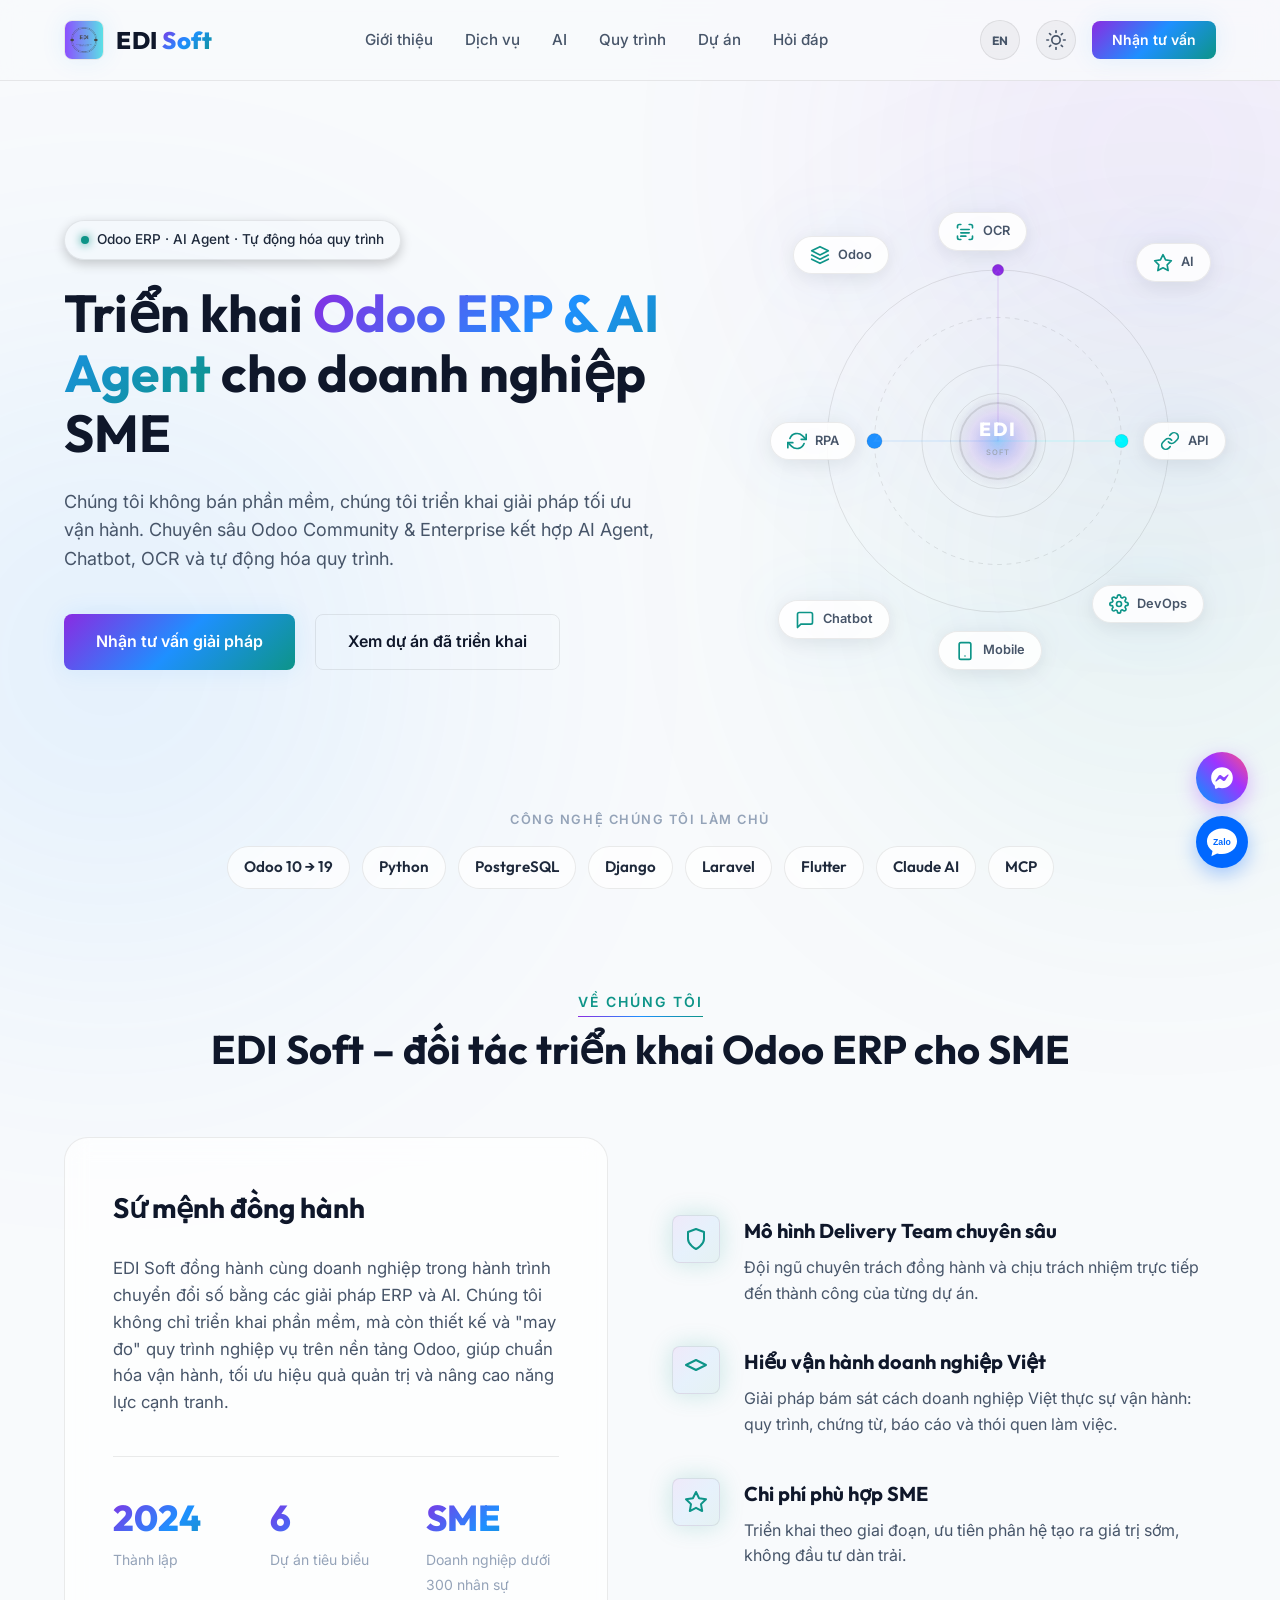
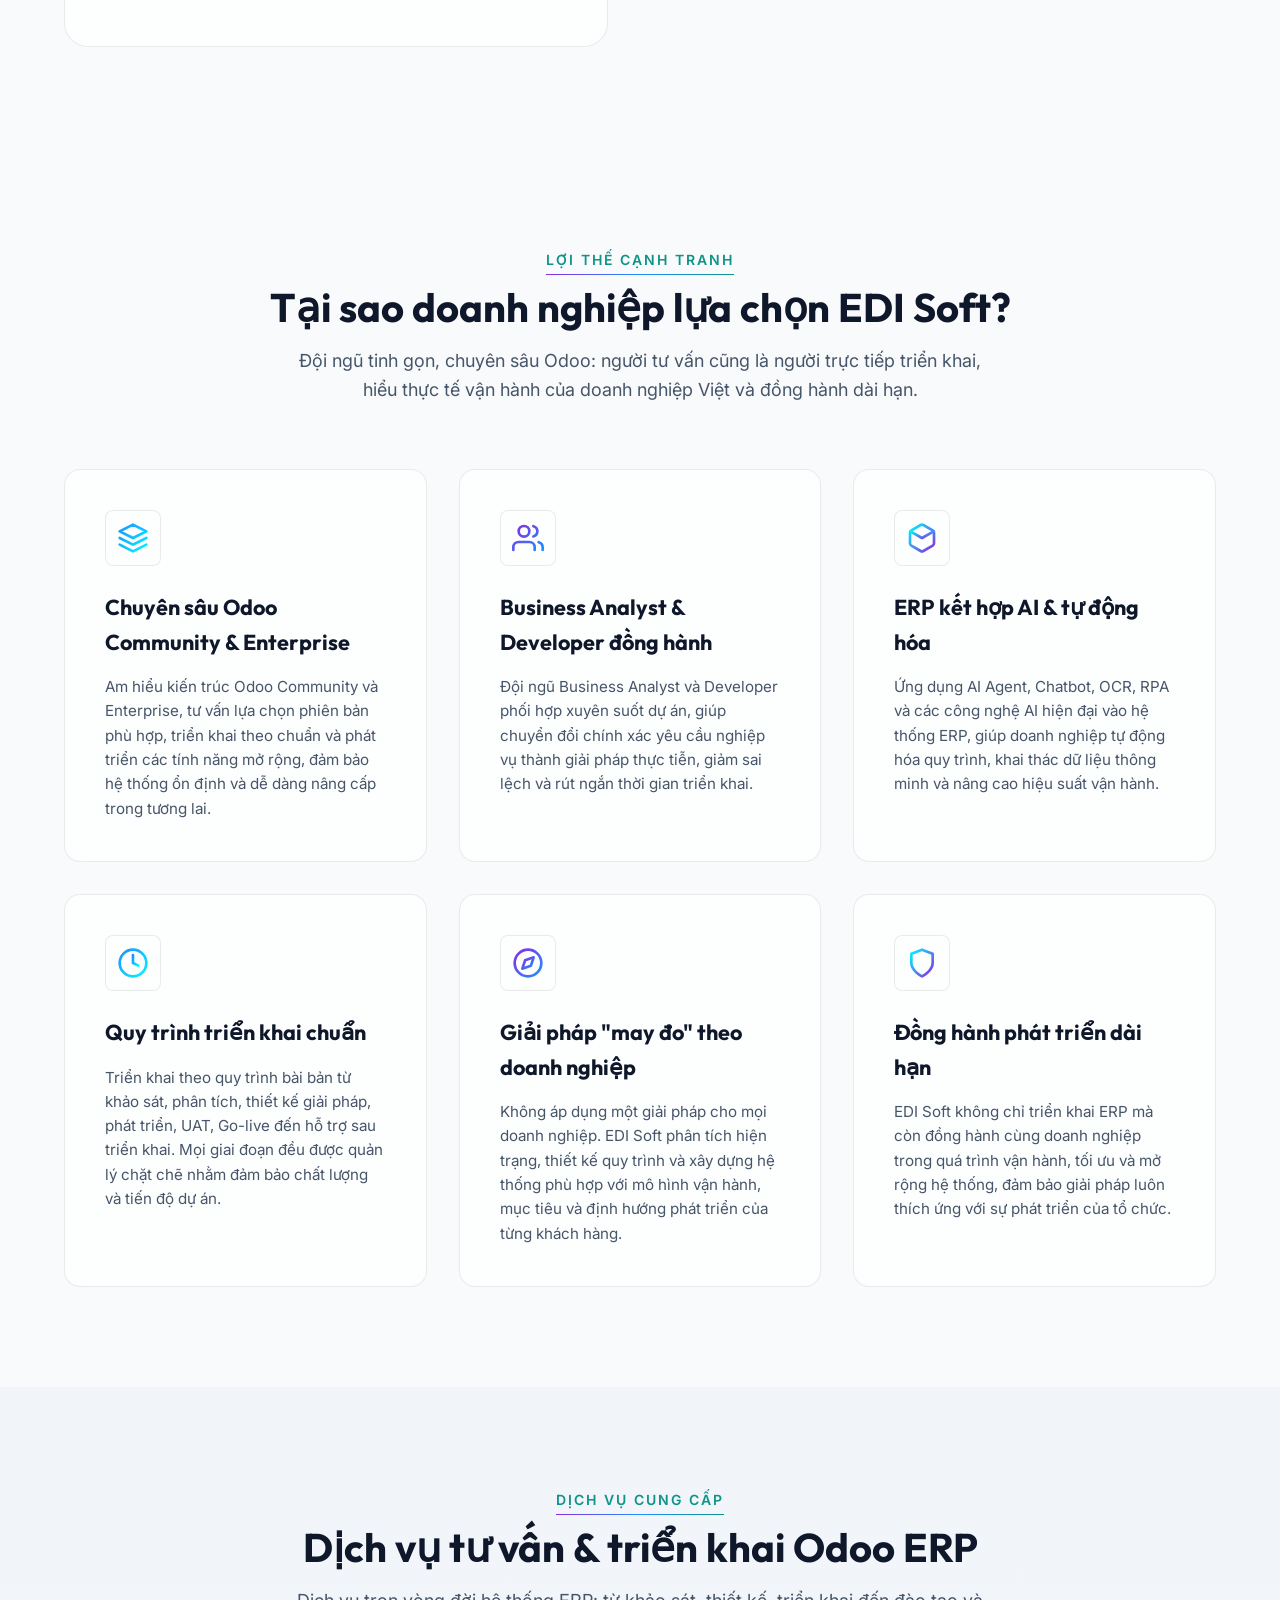
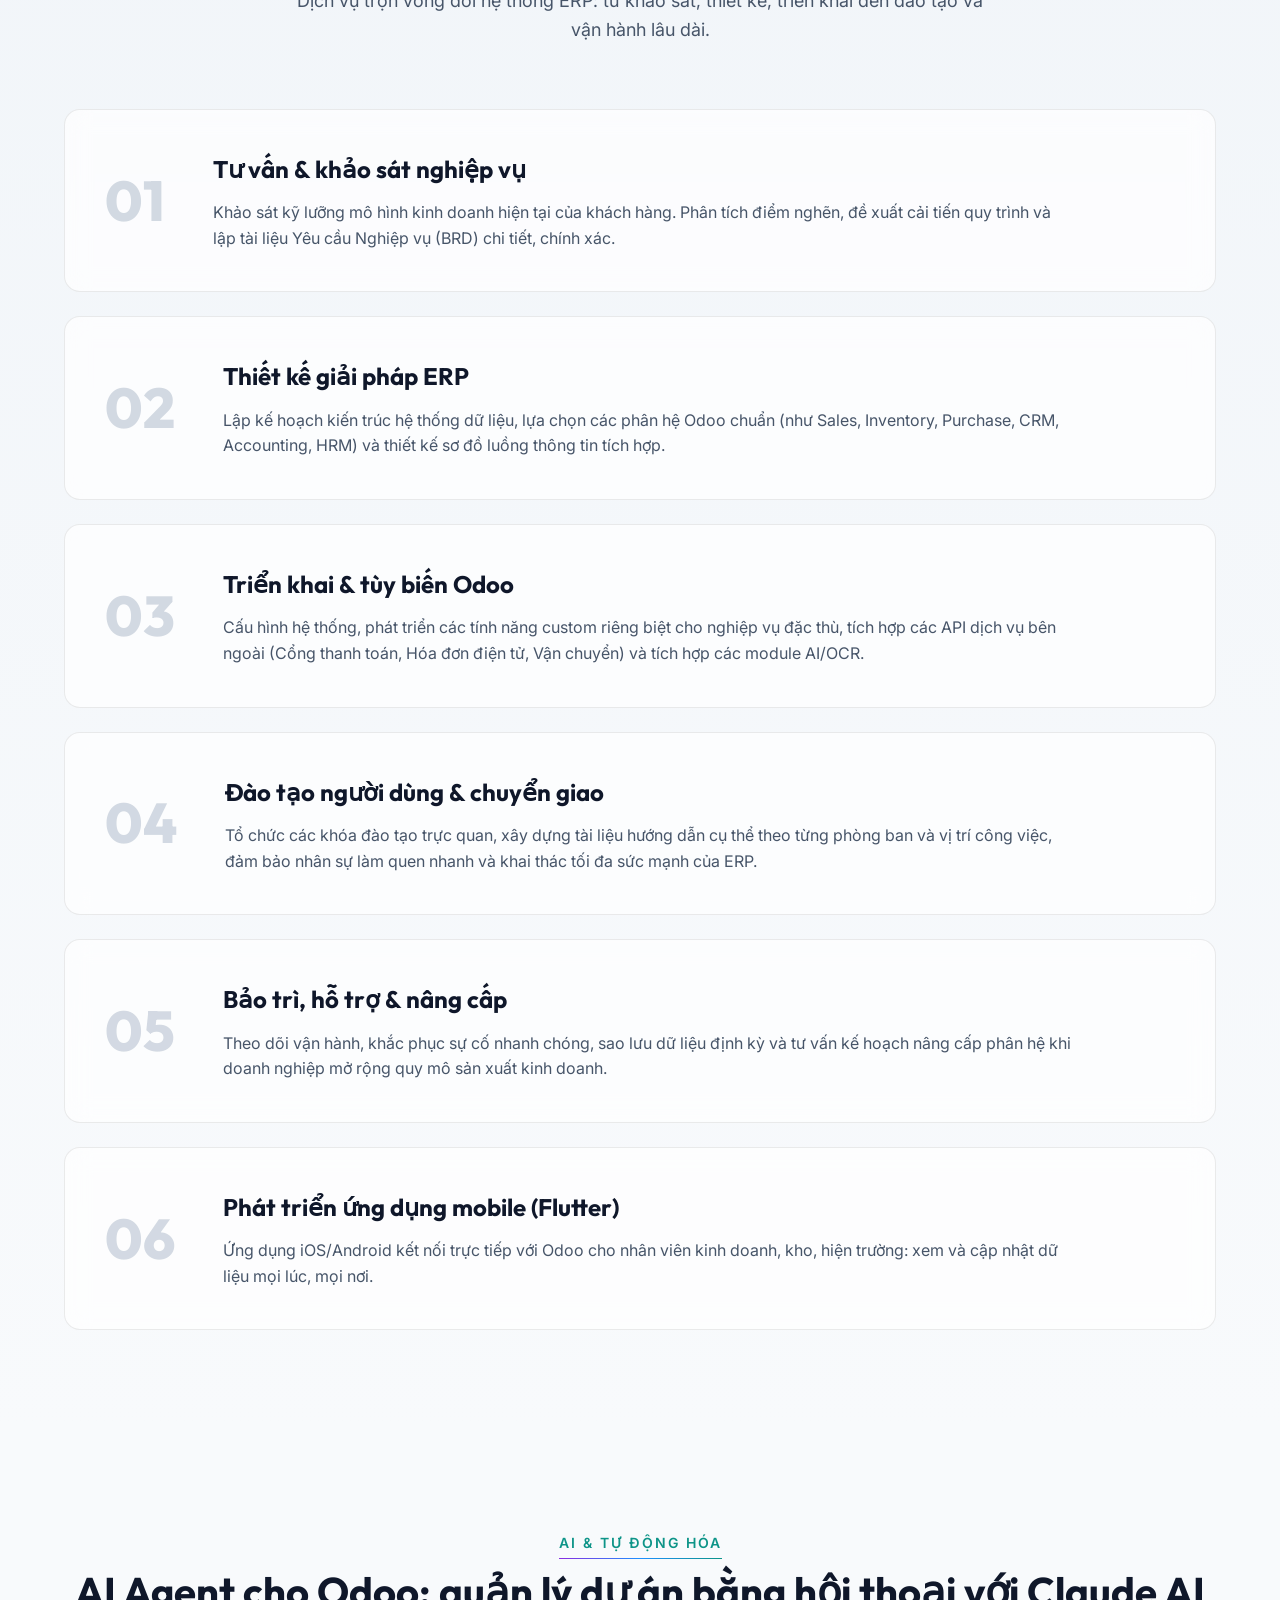
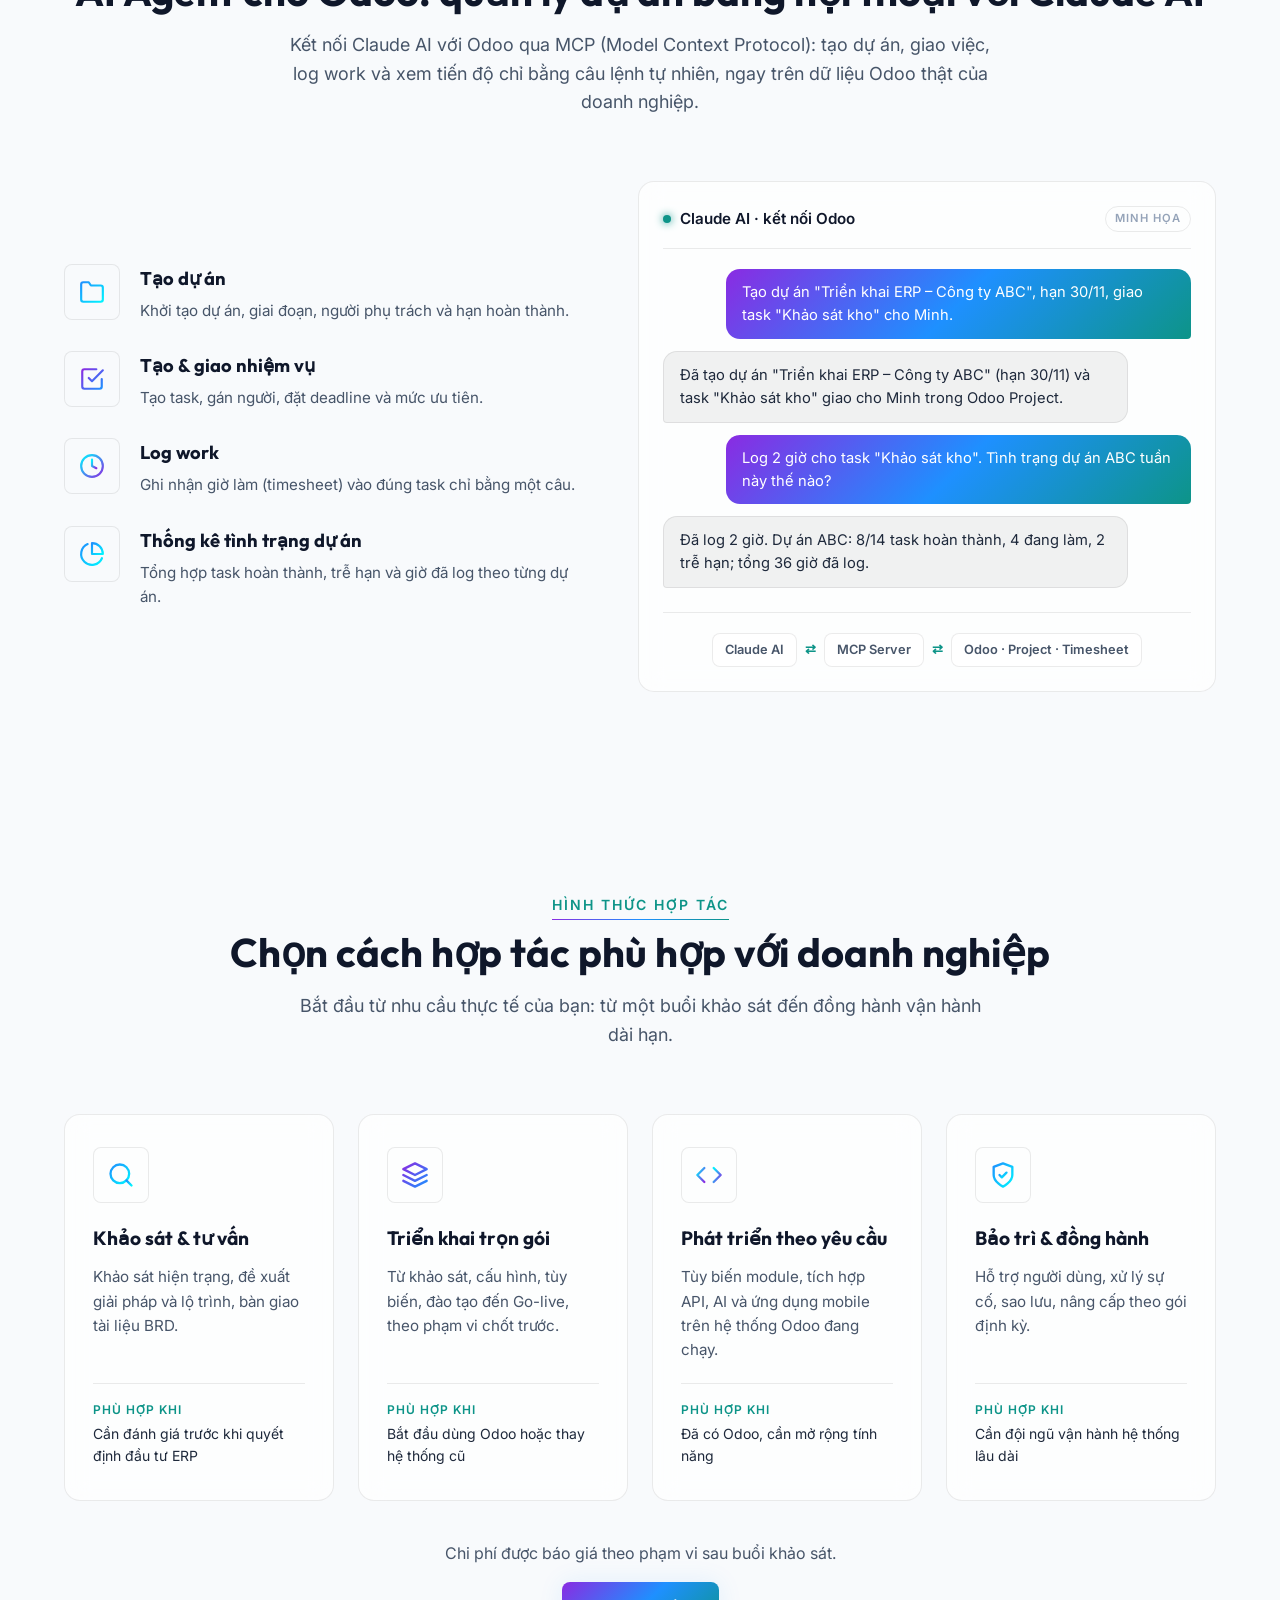
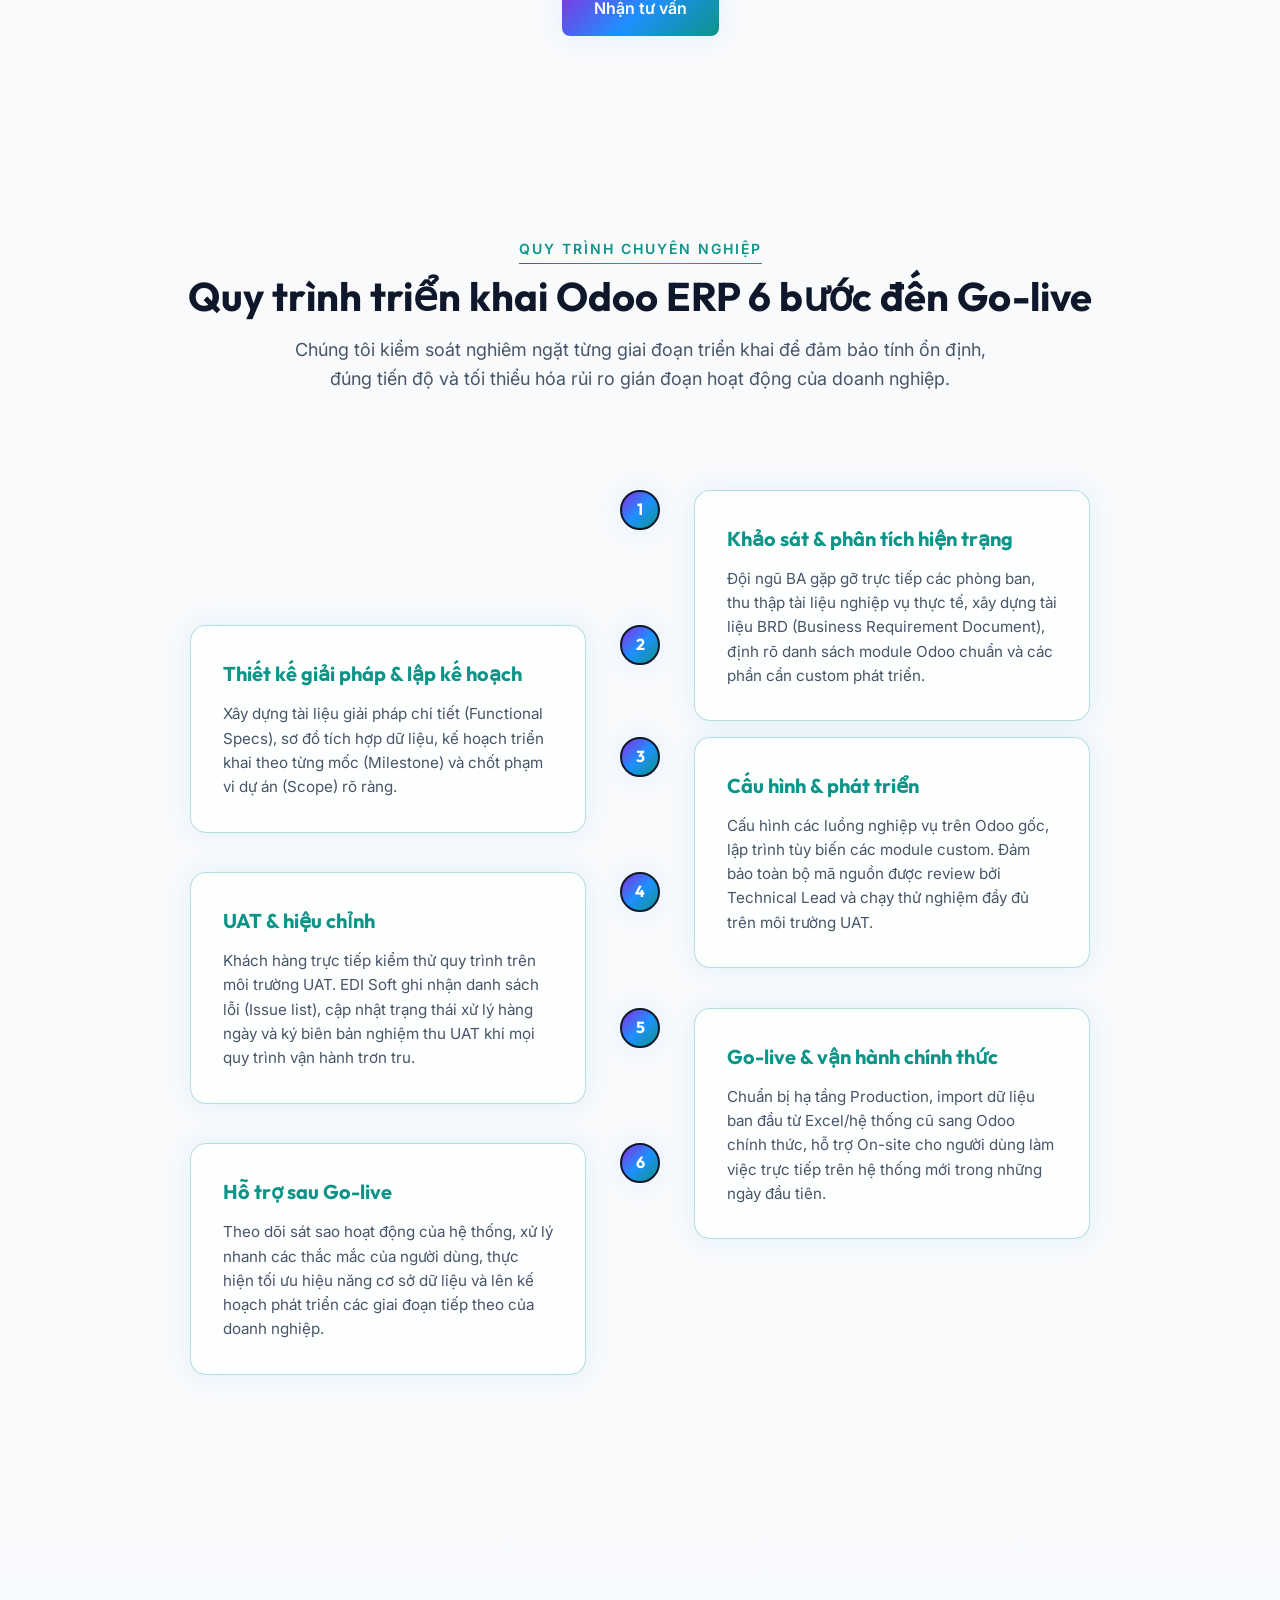
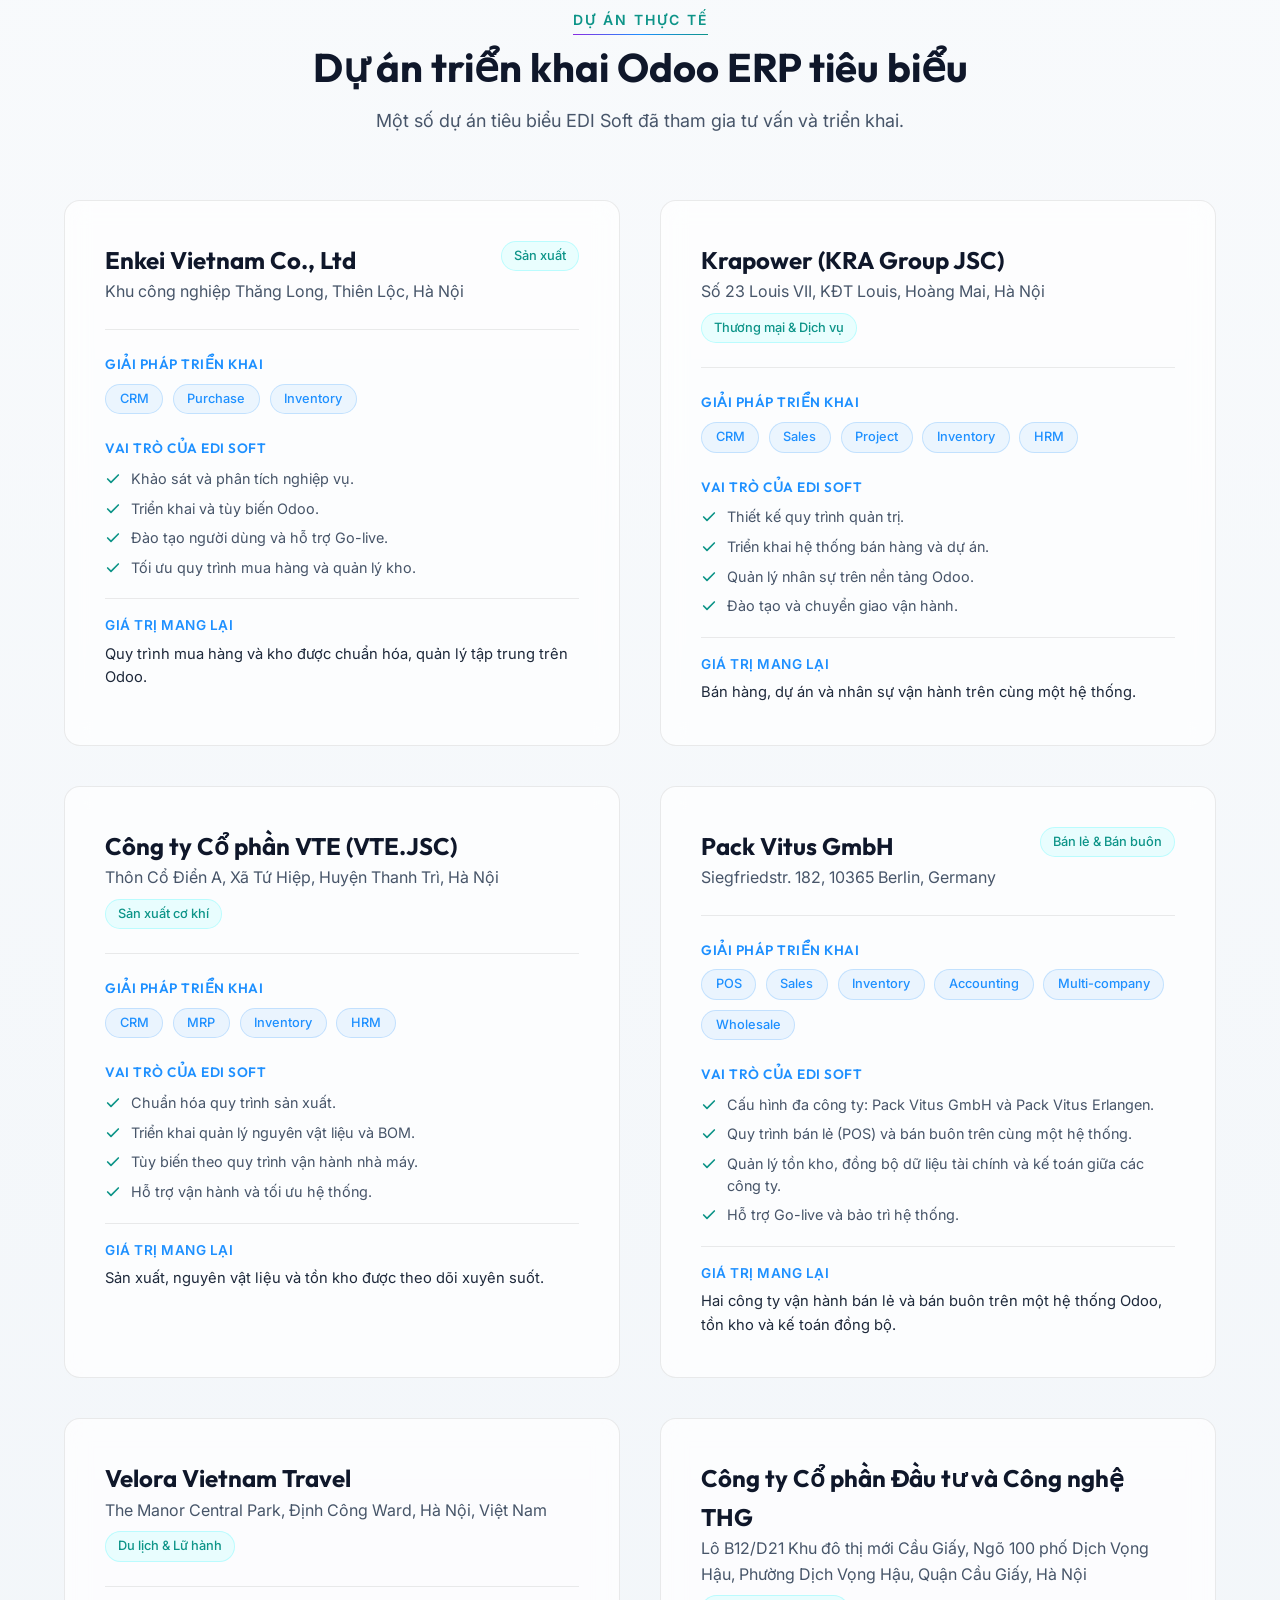
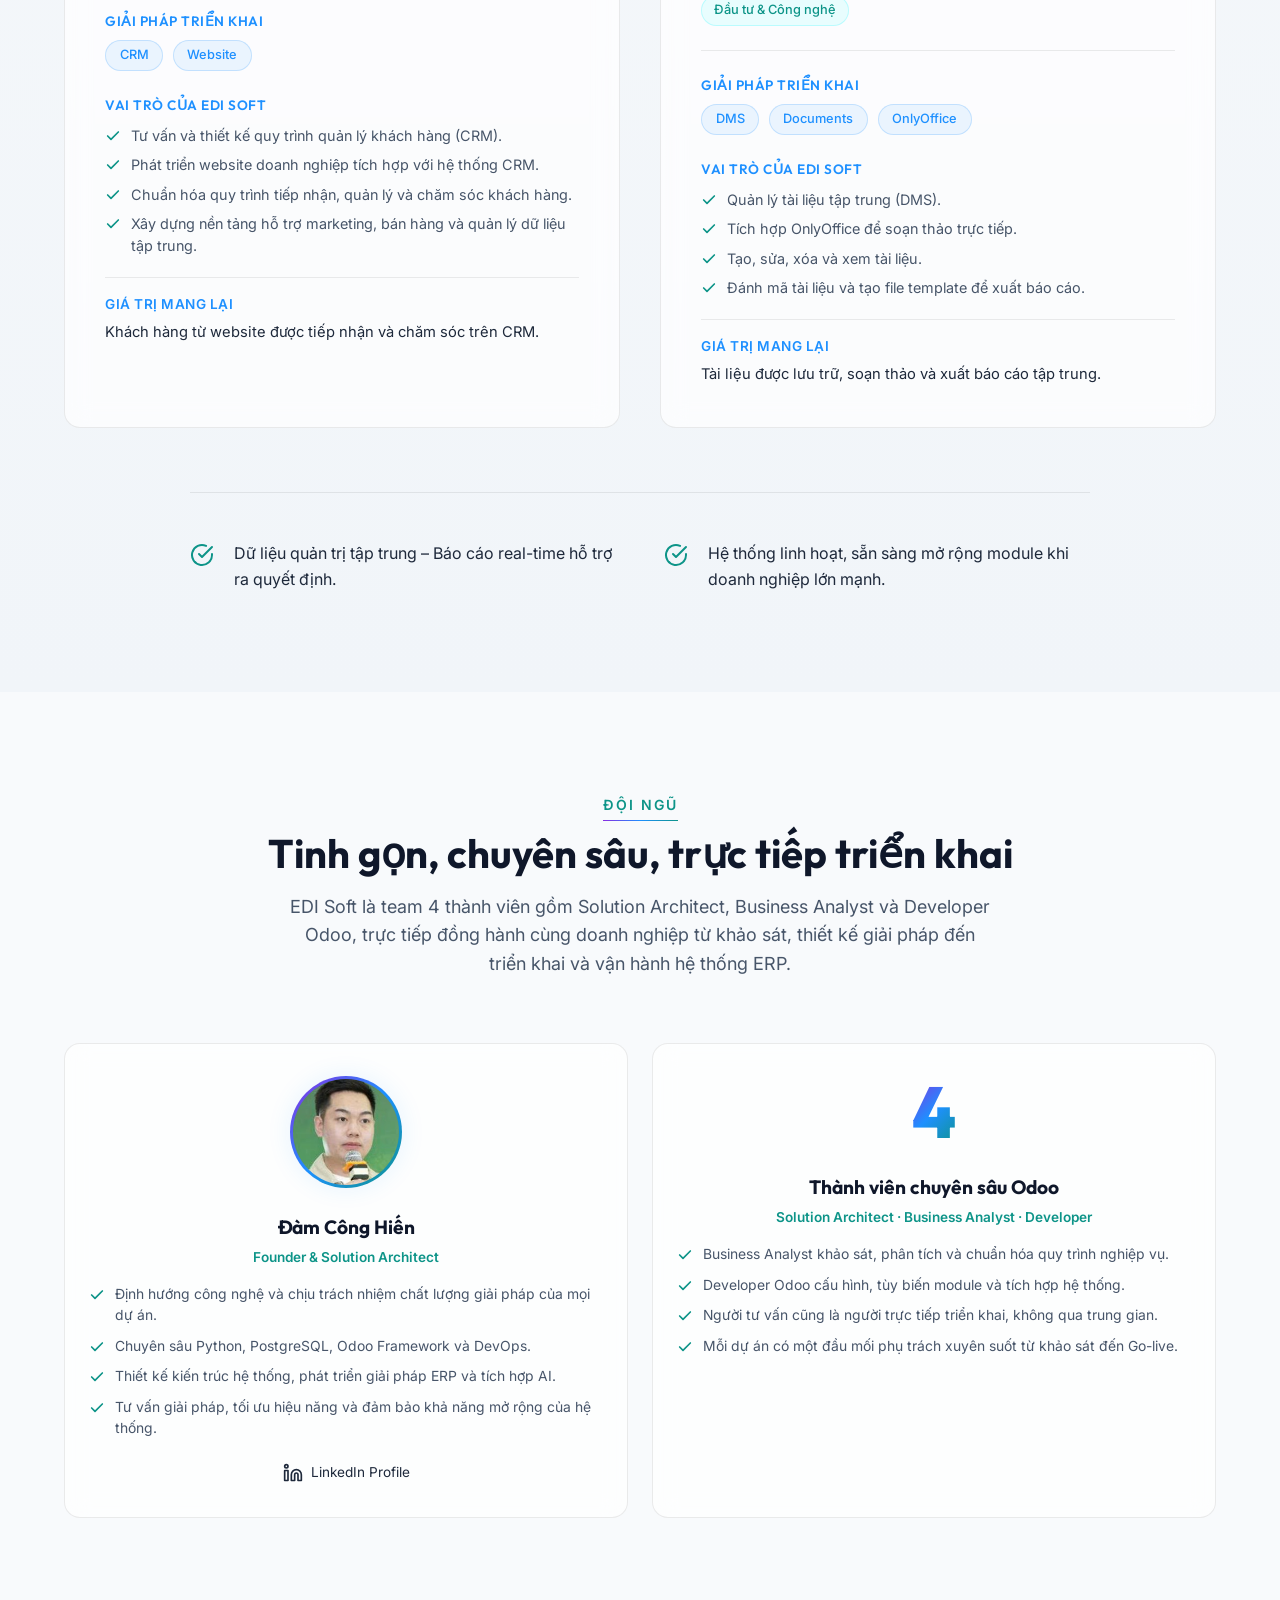
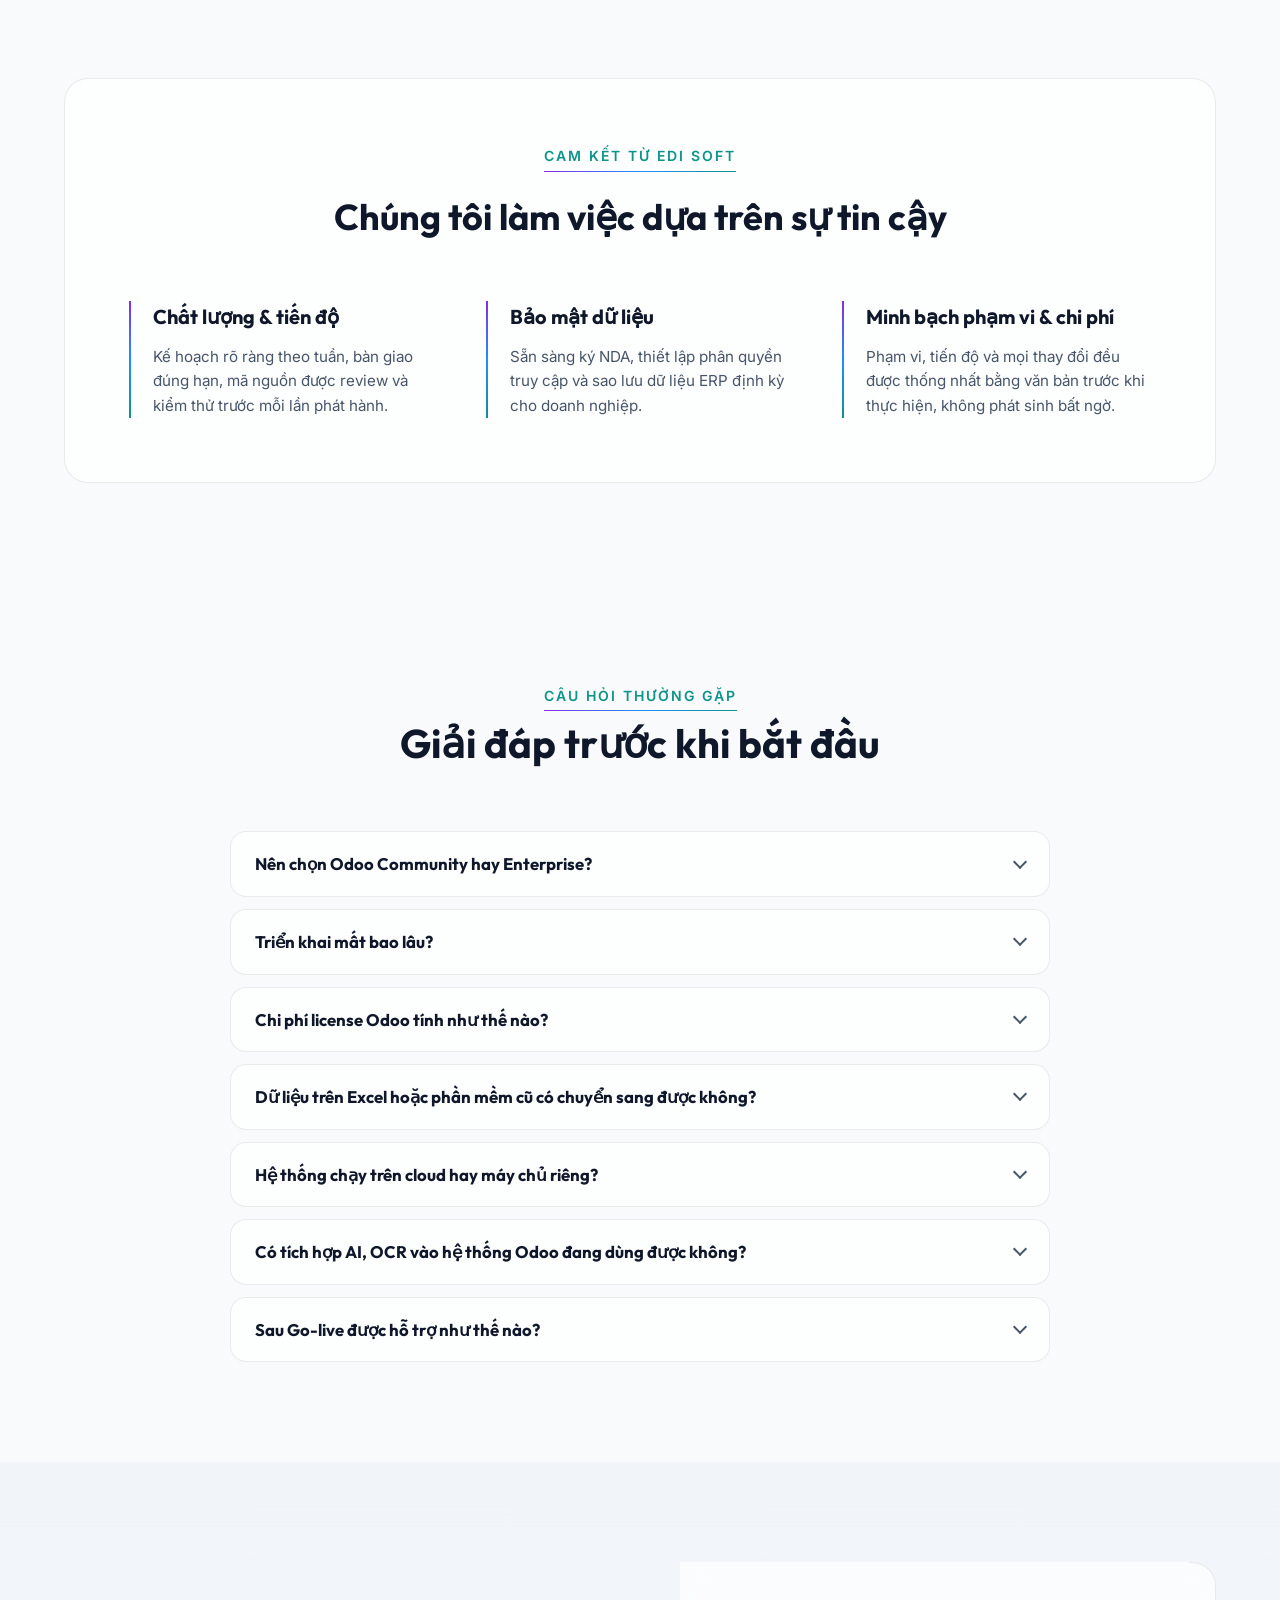
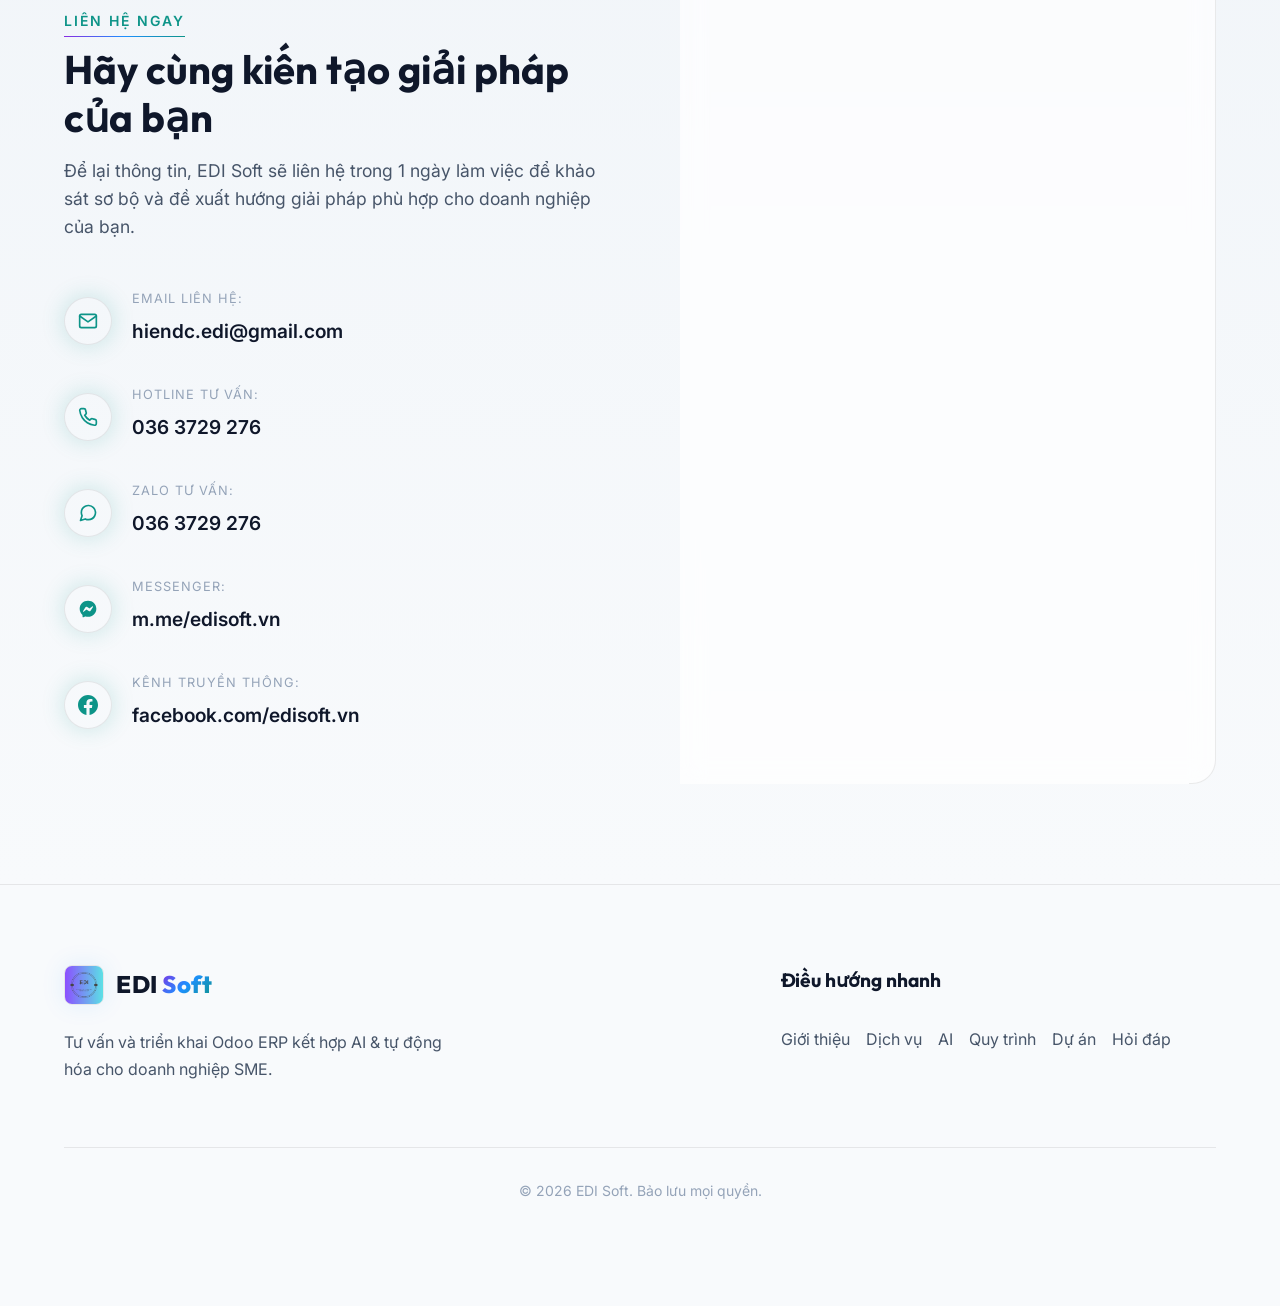
==== commit 083b4889: "Update index name stite" ====
--- a/index.html
+++ b/index.html
@@ -220,6 +220,10 @@
         "@id": "https://info.editech.vn/#website",
         "url": "https://info.editech.vn/",
         "name": "EDI Soft",
+        "alternateName": [
+          "EDISoft",
+          "EDI Team"
+        ],
         "inLanguage": "vi",
         "publisher": {
           "@id": "https://info.editech.vn/#organization"
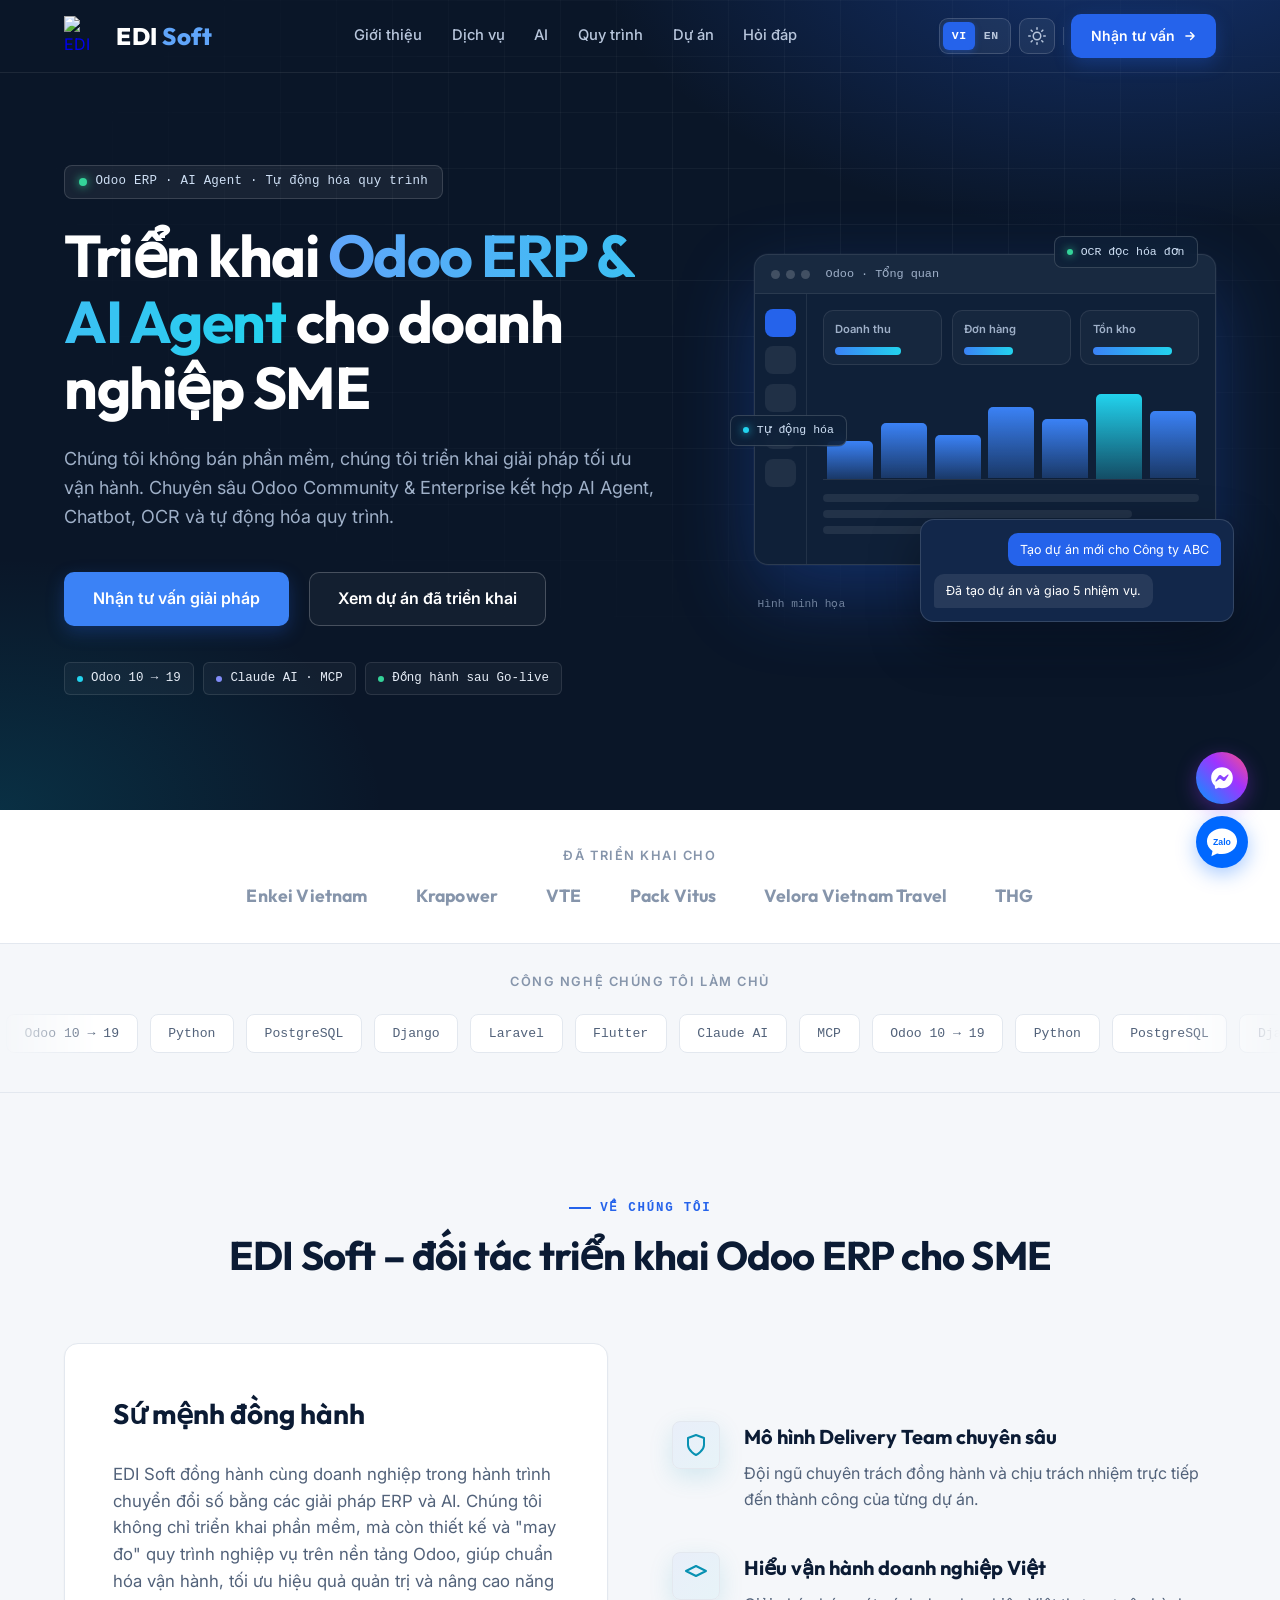
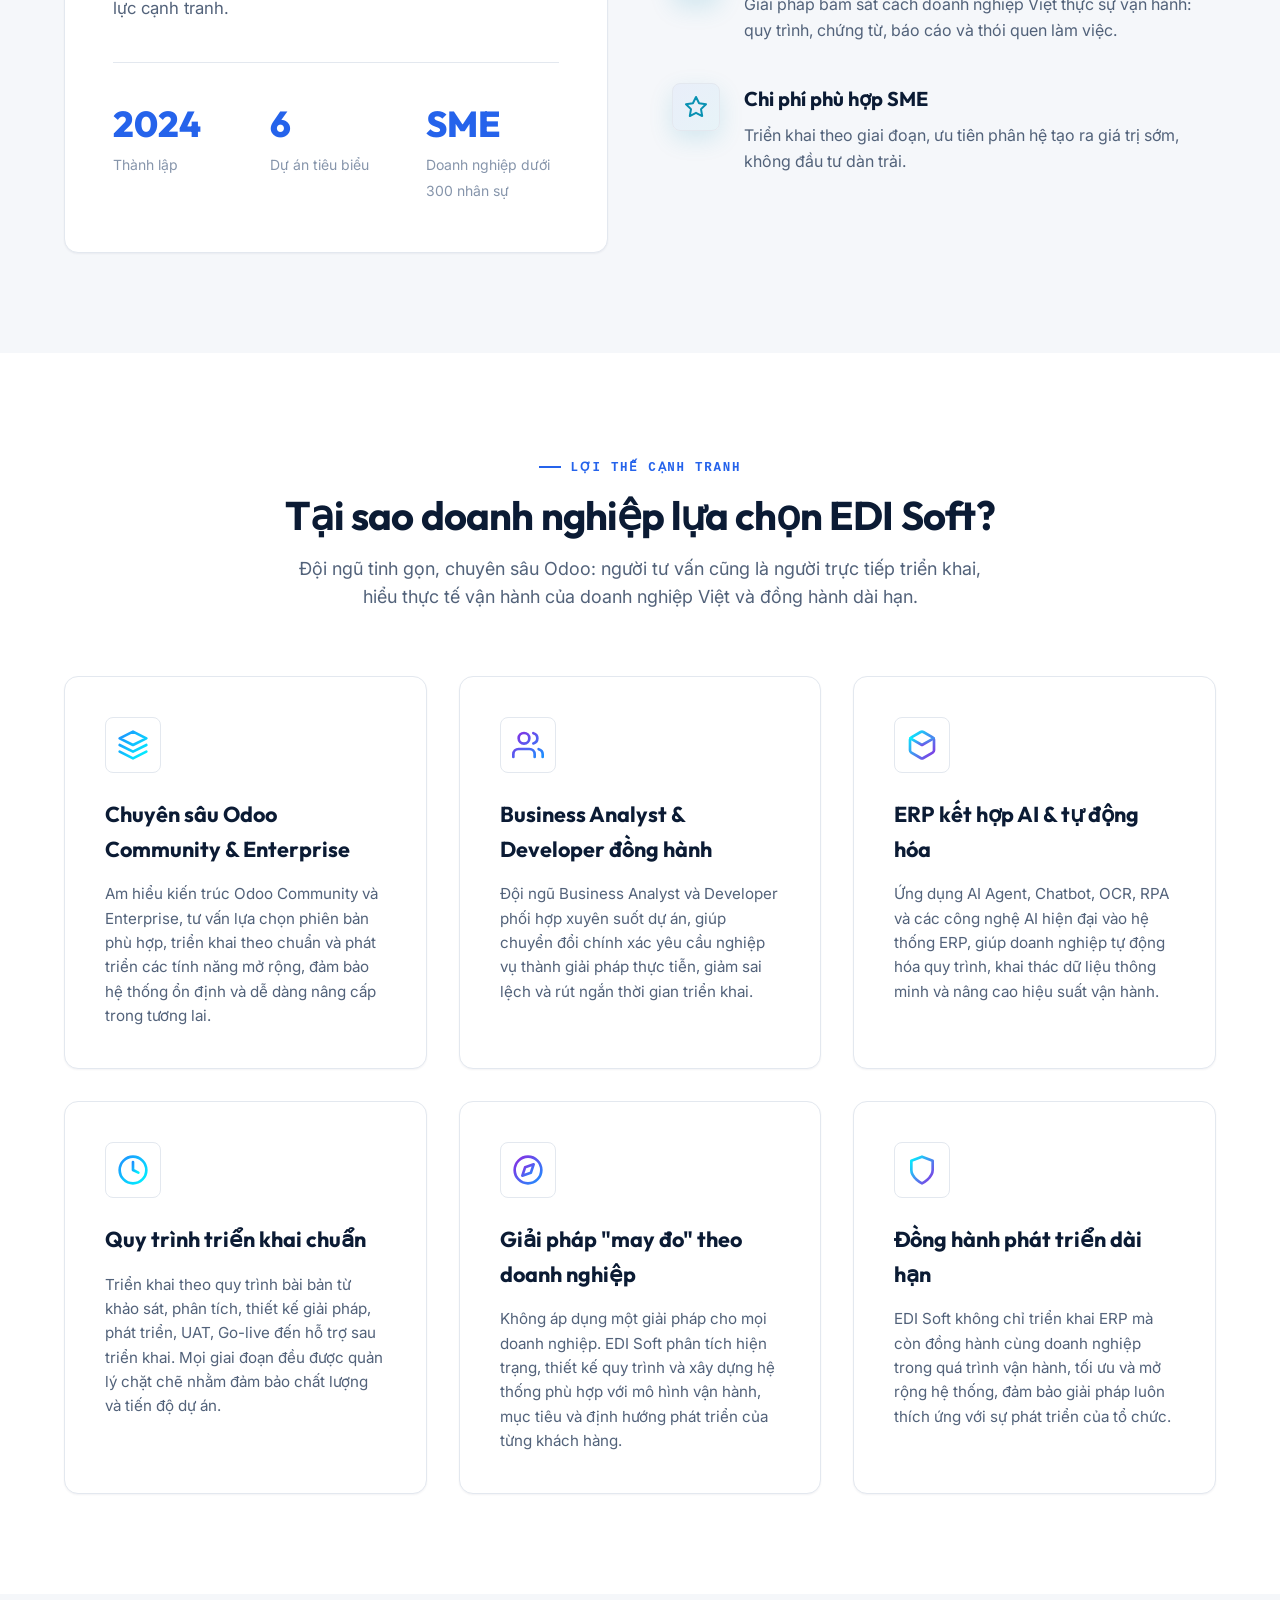
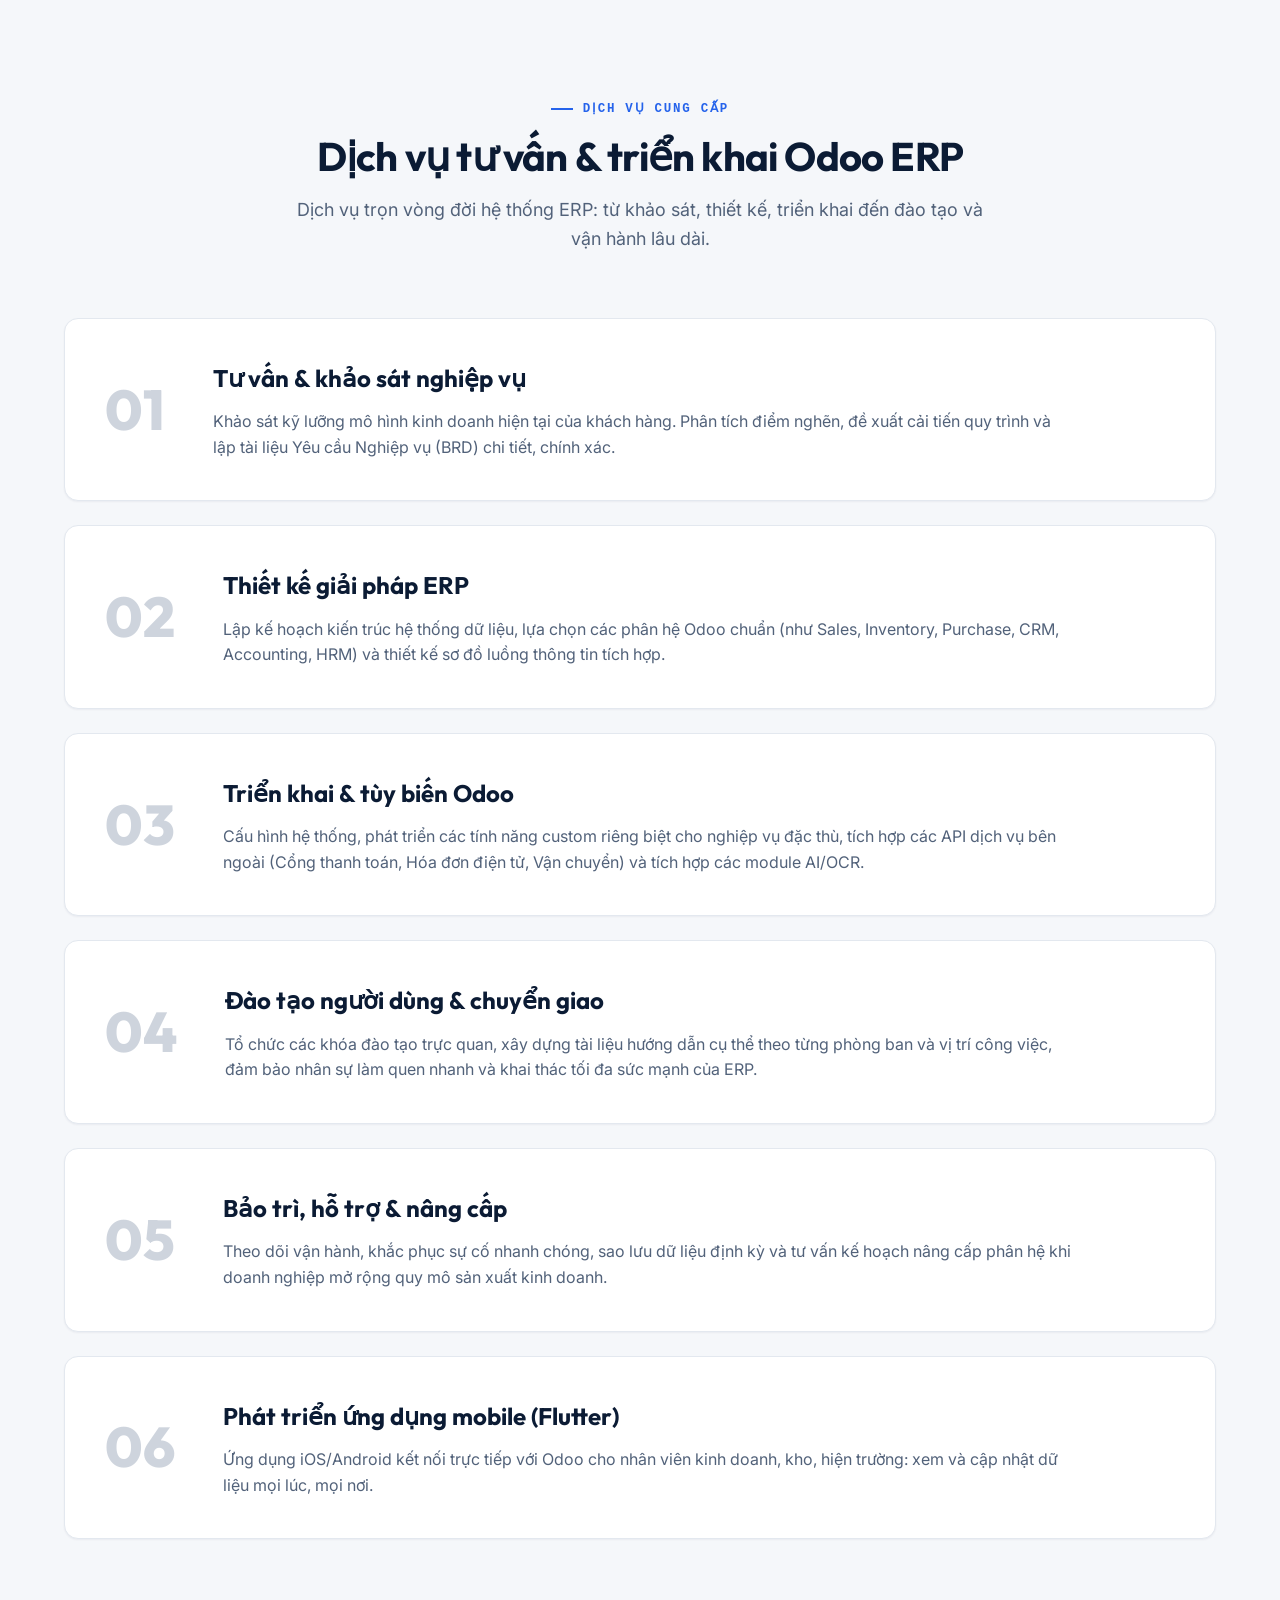
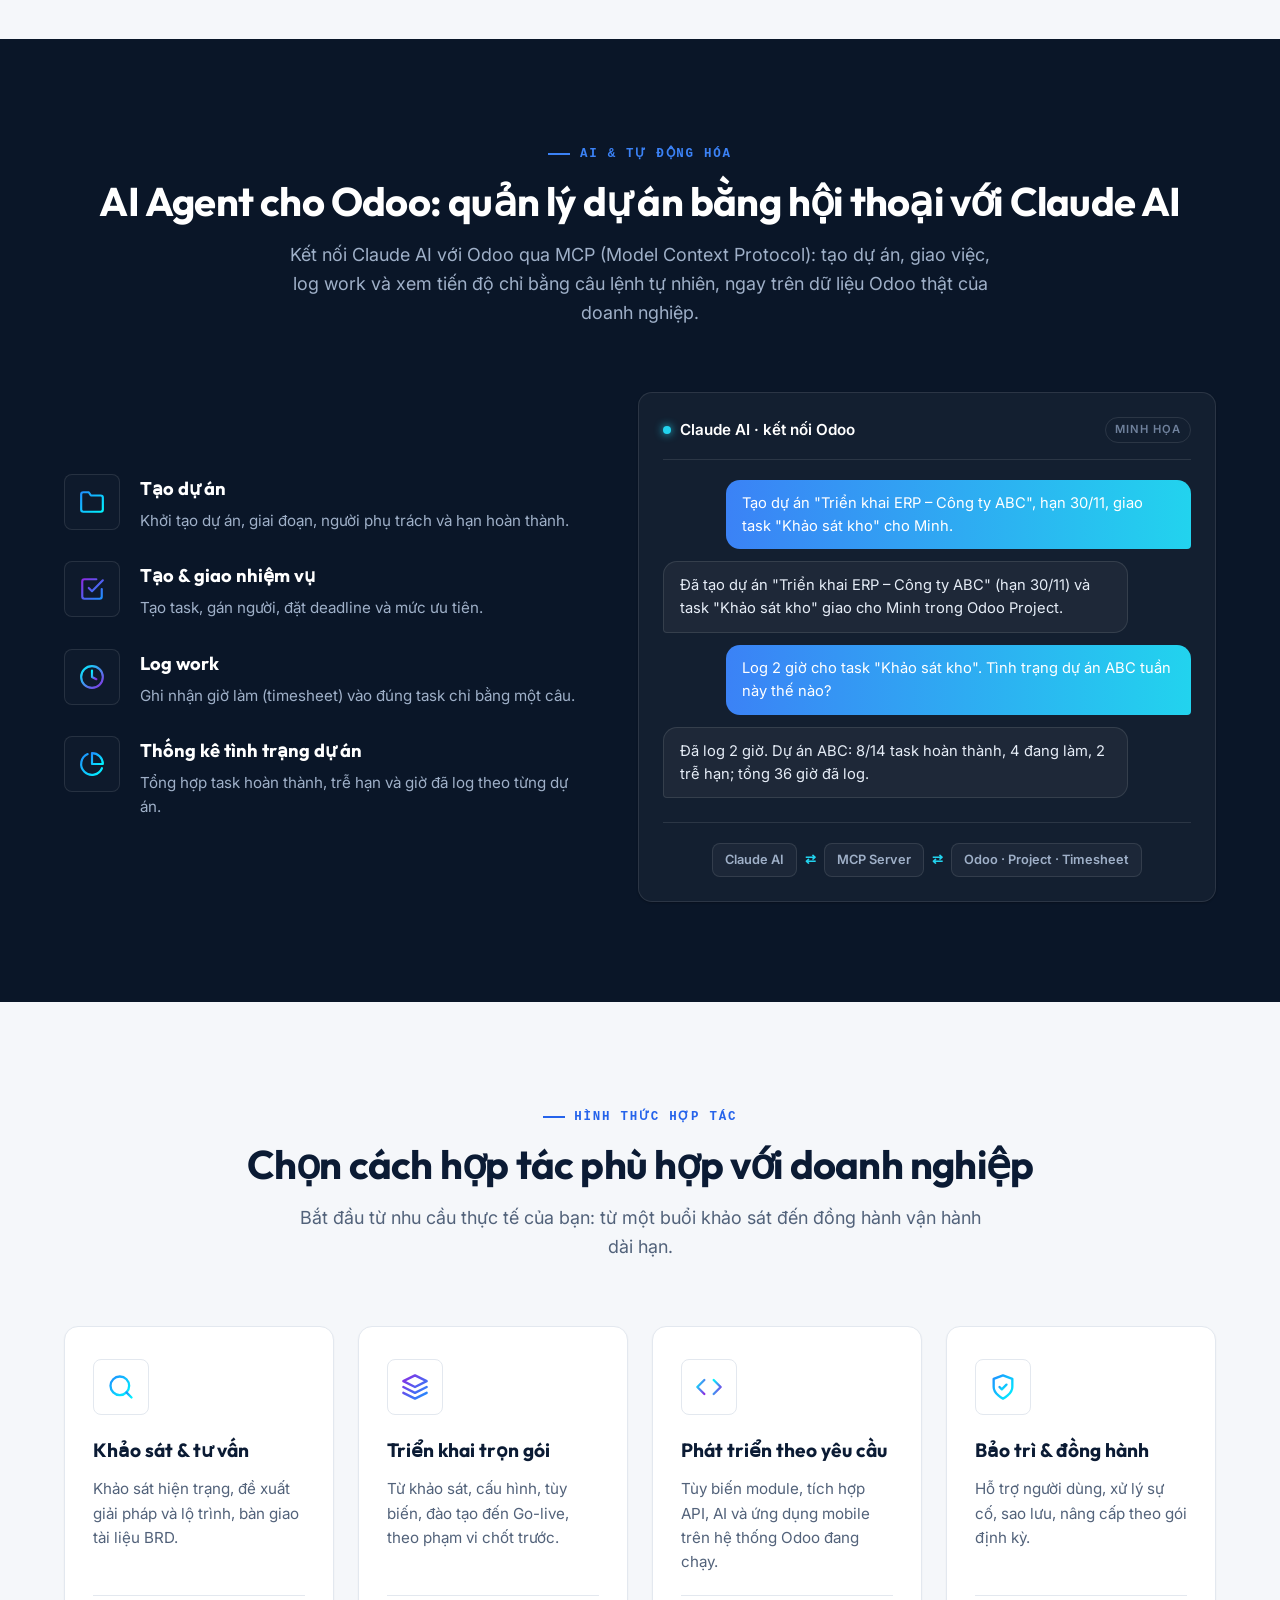
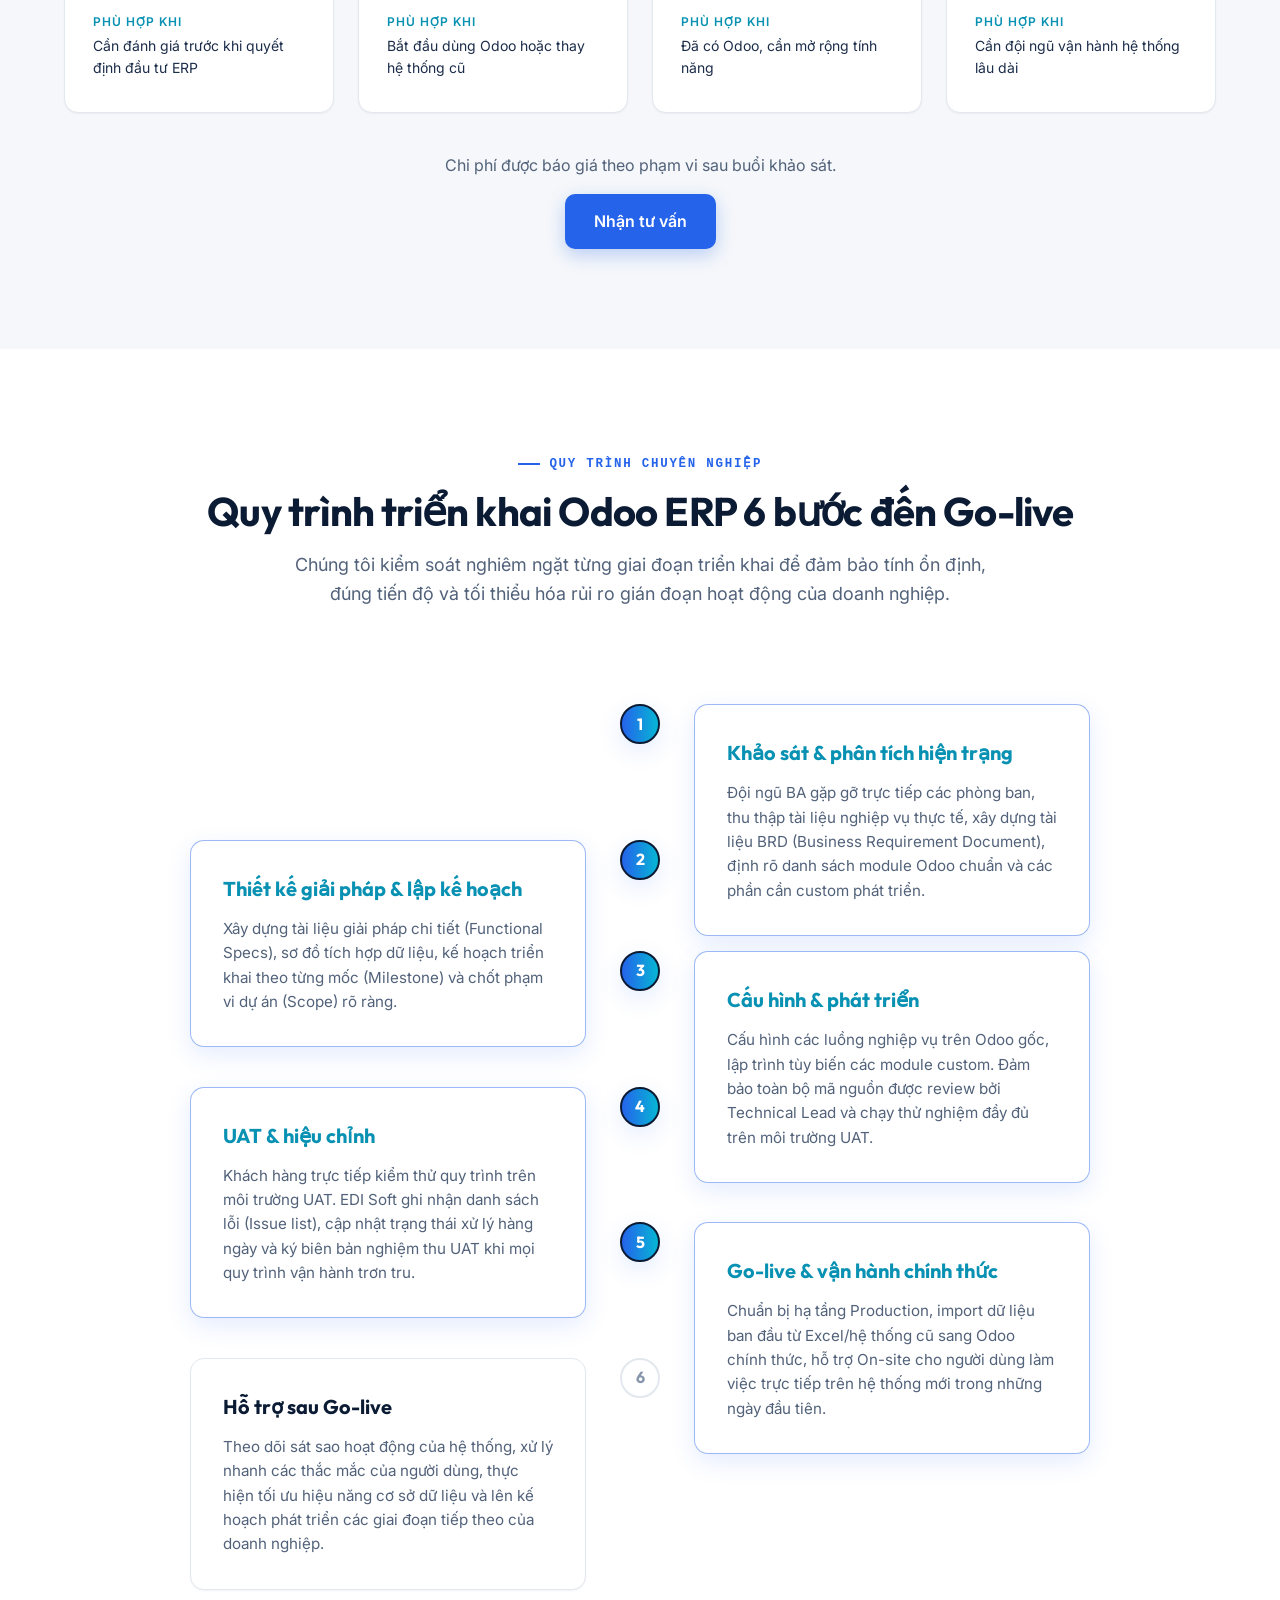
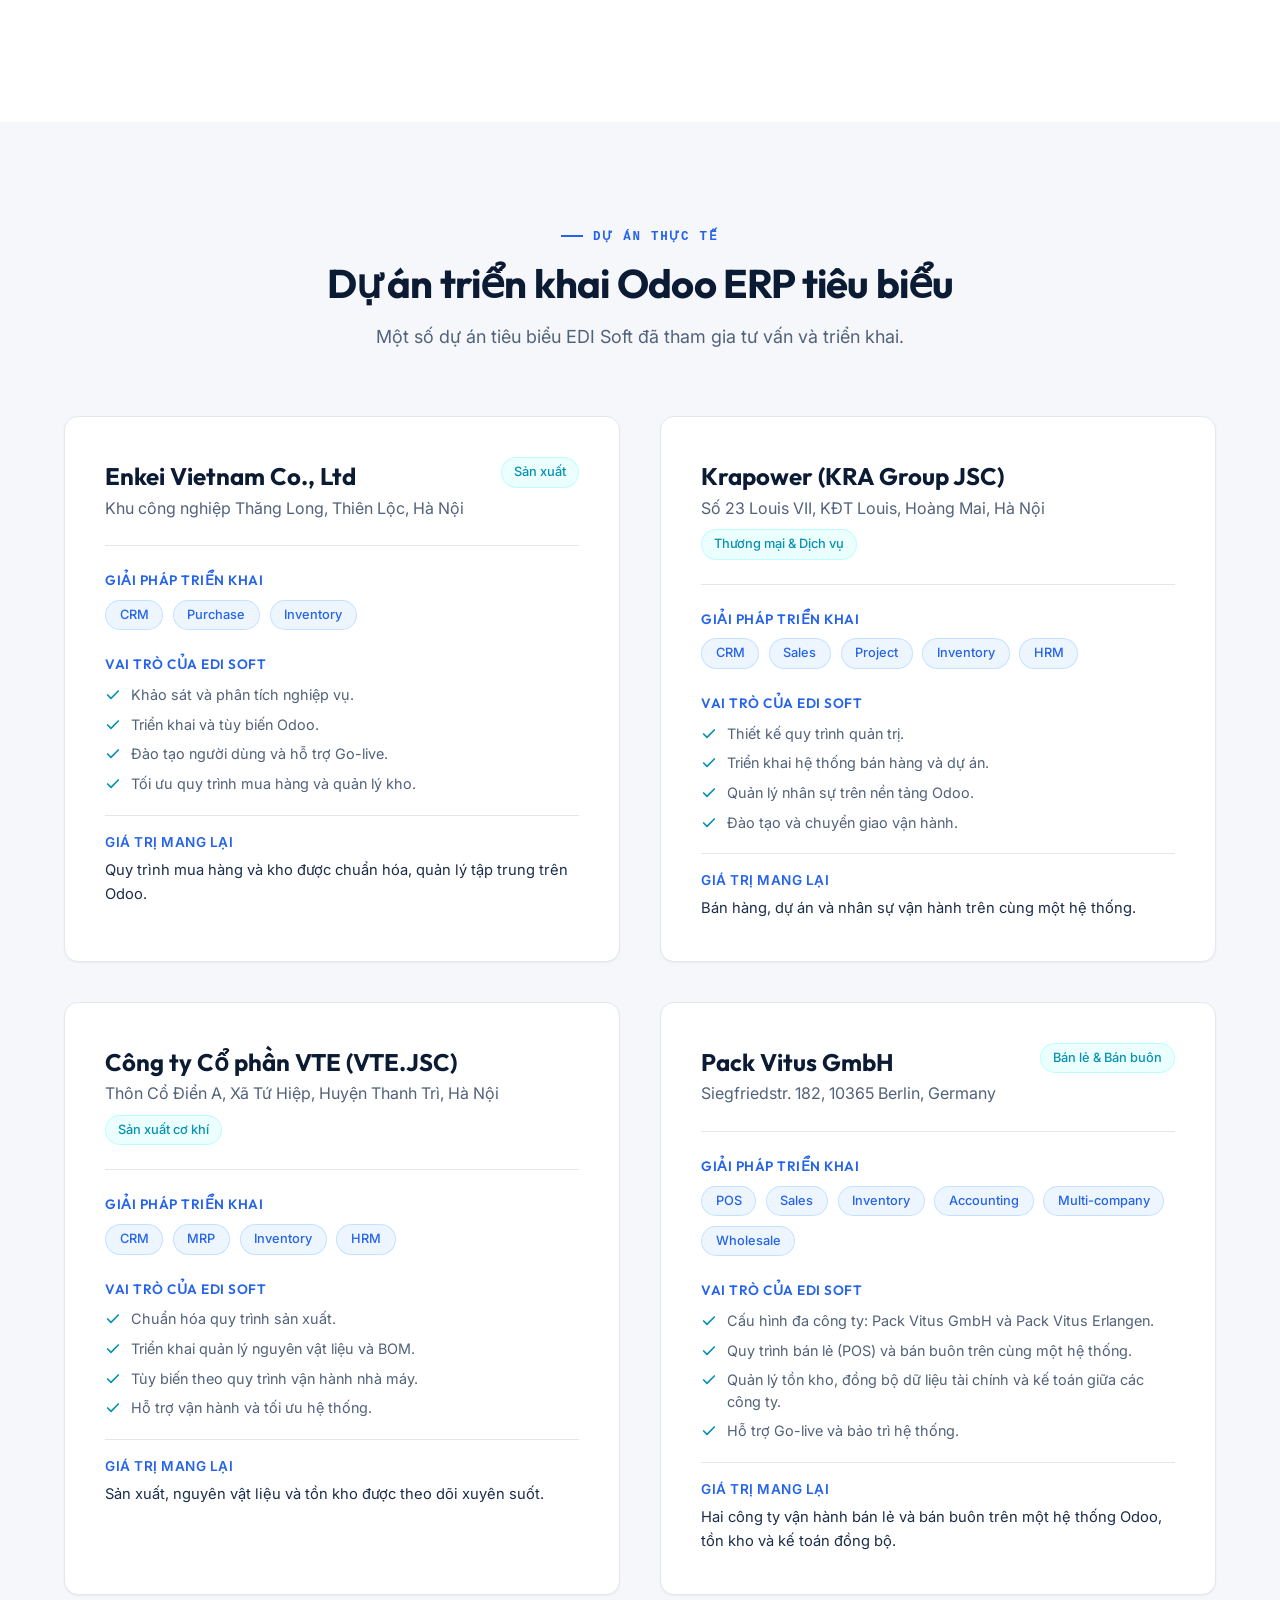
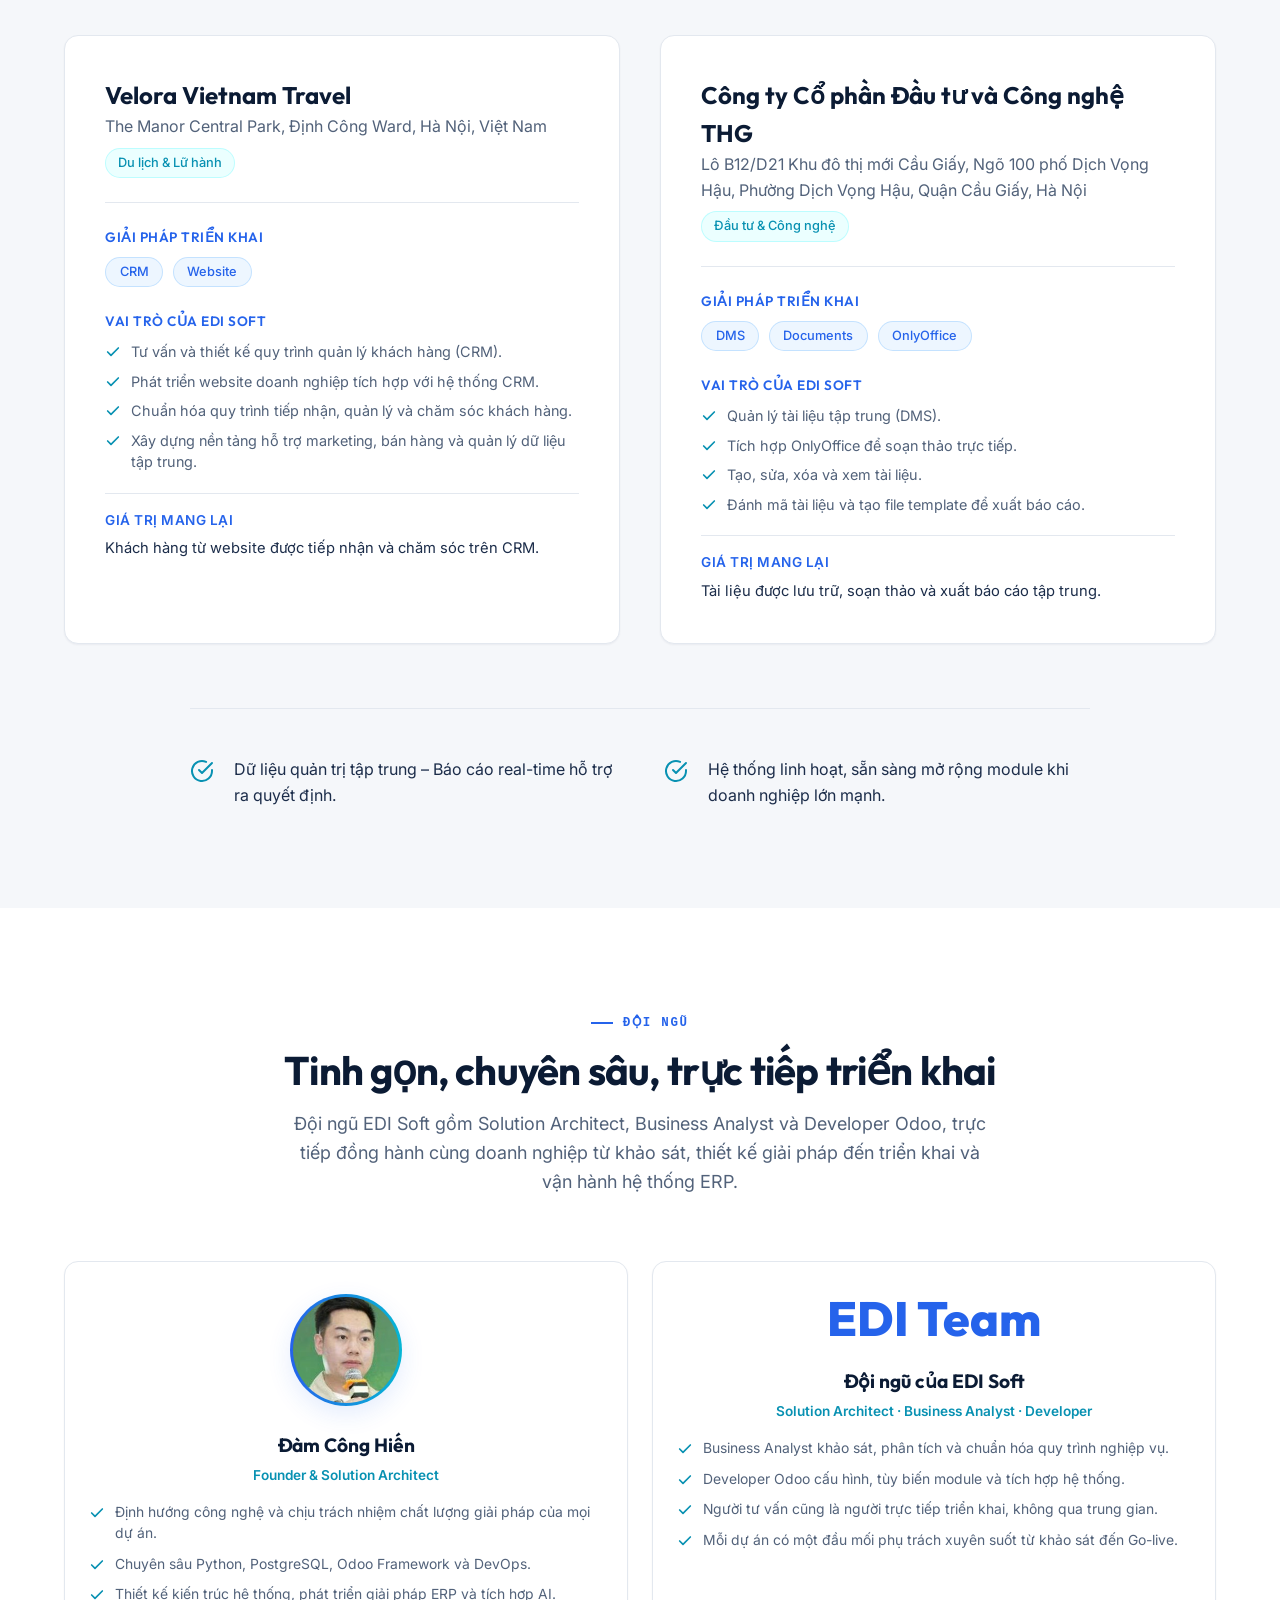
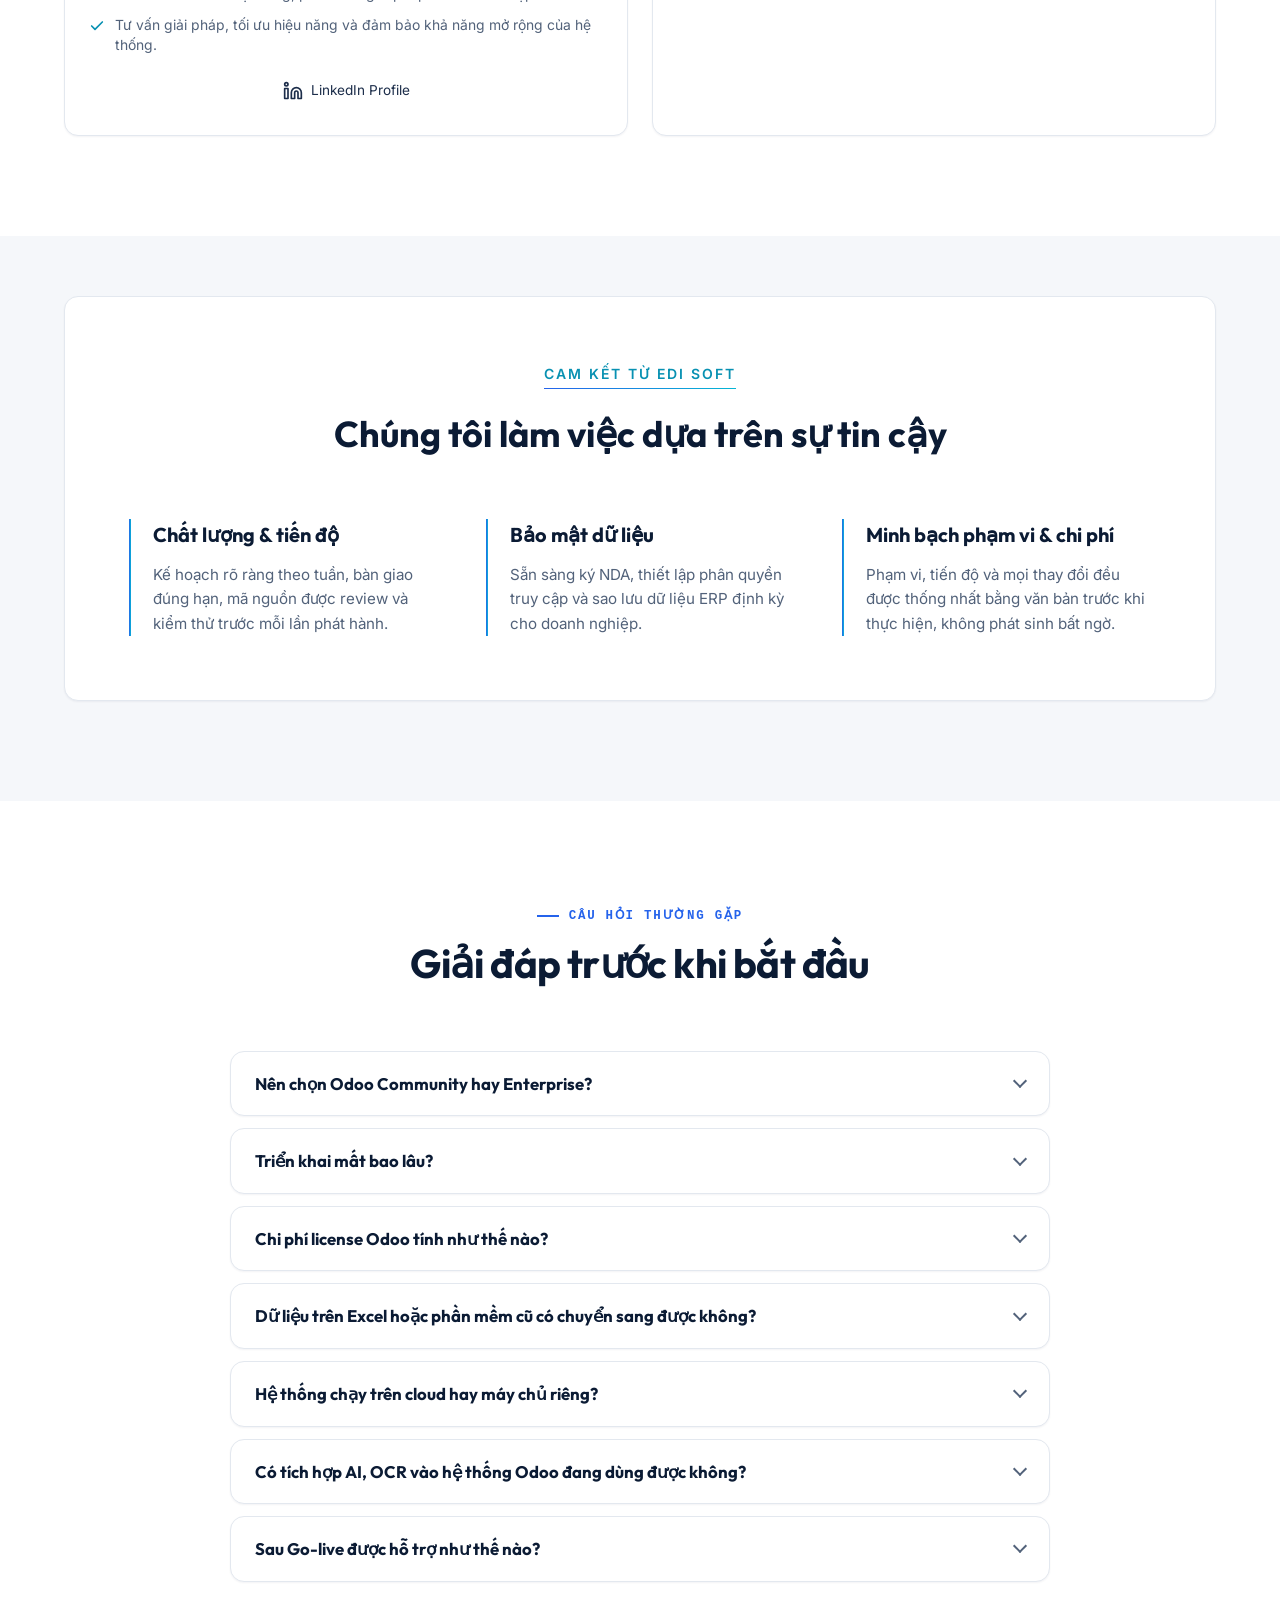
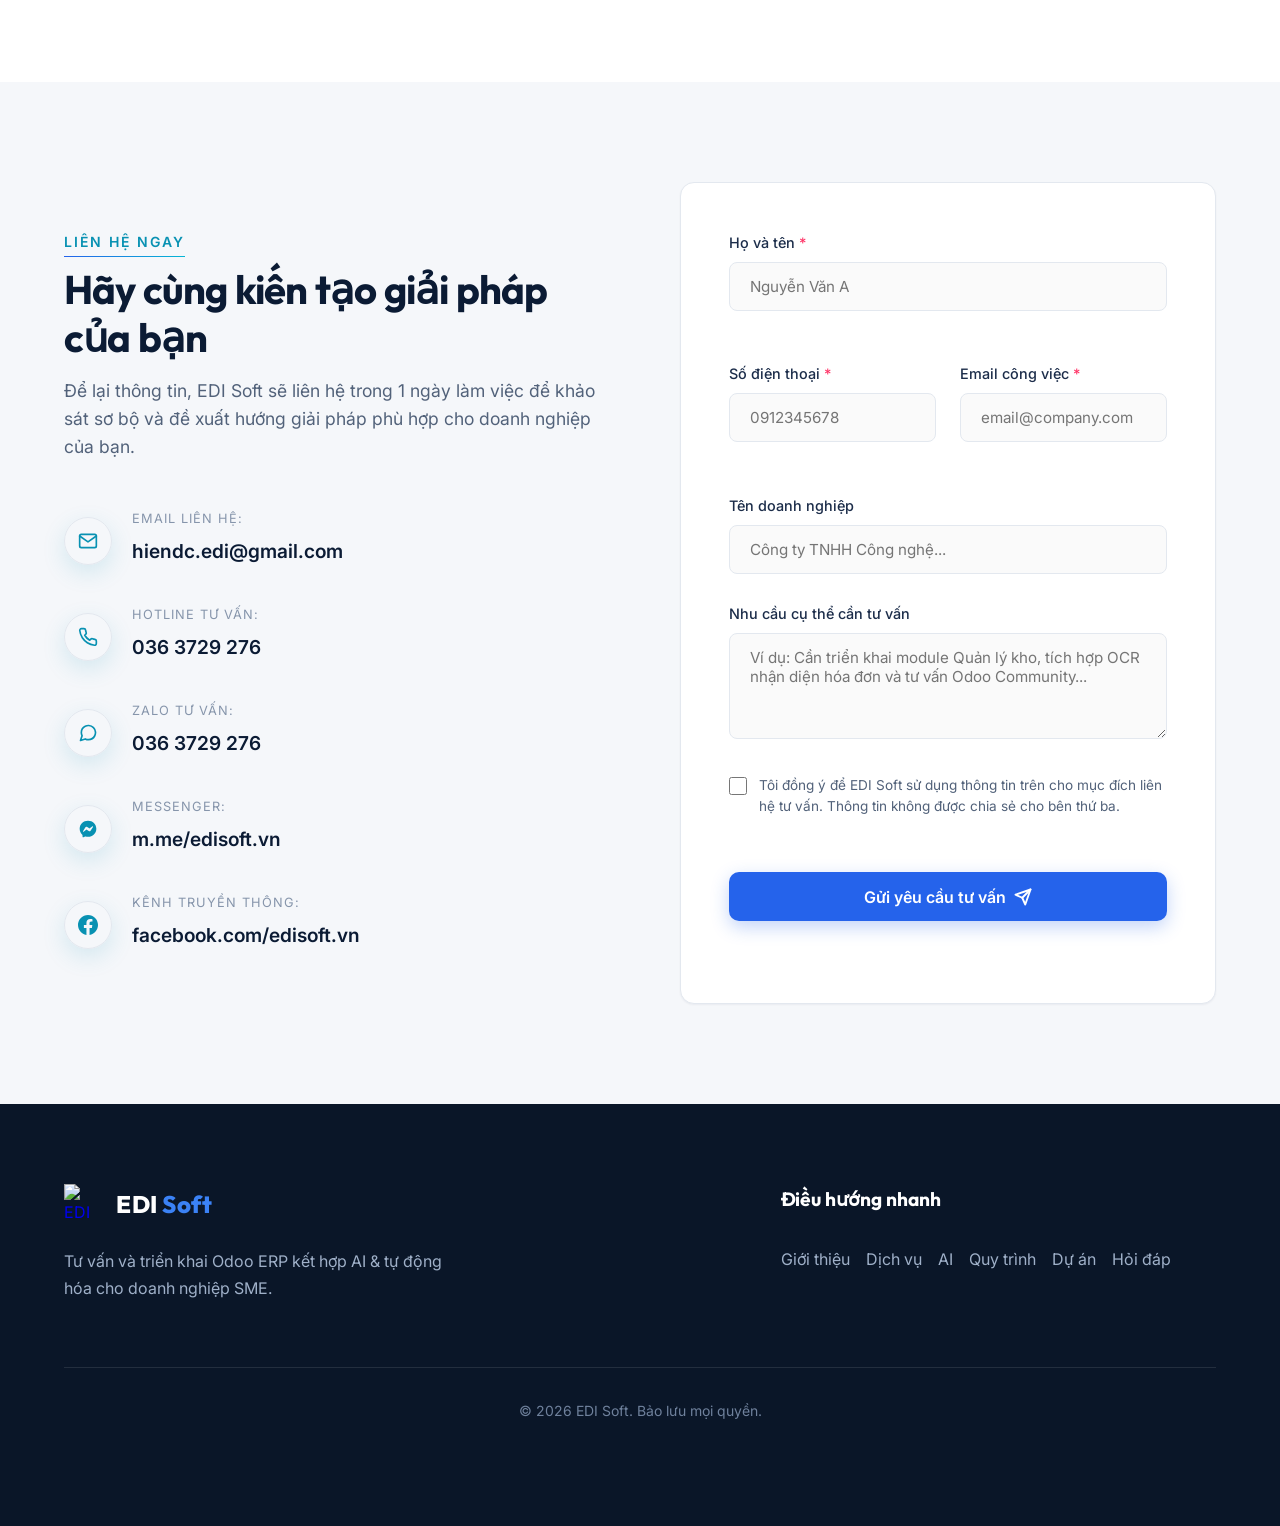
==== commit c46e7f7e: "feat(style): redesign UI with professional tech look - Navy hero, AI and footer bands; white section" ====
--- a/index.html
+++ b/index.html
@@ -21,7 +21,7 @@
         var html = document.documentElement;
         var theme = localStorage.getItem('theme');
         if (theme !== 'light' && theme !== 'dark') {
-          theme = window.matchMedia('(prefers-color-scheme: light)').matches ? 'light' : 'dark';
+          theme = 'light';
         }
         html.setAttribute('data-theme', theme);
         if (localStorage.getItem('preferred-lang') === 'en') {
@@ -52,10 +52,10 @@
   <meta name="twitter:image" content="https://info.editech.vn/assets/img/og-image.png">
 
   <!-- Favicon & browser UI -->
-  <link rel="icon" type="image/png" href="assets/img/favicon.png">
-  <link rel="apple-touch-icon" href="assets/img/icon.png">
-  <meta name="theme-color" content="#030712" media="(prefers-color-scheme: dark)">
-  <meta name="theme-color" content="#f8fafc" media="(prefers-color-scheme: light)">
+  <link rel="icon" type="image/svg+xml" href="assets/img/logo.svg">
+  <link rel="icon" type="image/png" href="assets/img/logo-512.png">
+  <link rel="apple-touch-icon" href="assets/img/apple-touch-icon.png">
+  <meta name="theme-color" content="#0a1628">
 
   <!-- Structured data (schema.org) -->
   <script type="application/ld+json">
@@ -73,7 +73,7 @@
         "url": "https://info.editech.vn/",
         "logo": {
           "@type": "ImageObject",
-          "url": "https://info.editech.vn/assets/img/icon.png",
+          "url": "https://info.editech.vn/assets/img/logo-512.png",
           "width": 500,
           "height": 500
         },
@@ -306,6 +306,8 @@
 </head>
 <body>
 
+  <div class="scroll-progress" id="scroll-progress" aria-hidden="true"></div>
+
   <!-- Background Glow Effects -->
   <div class="bg-glows" aria-hidden="true">
     <div class="bg-glow bg-glow-1"></div>
@@ -317,7 +319,7 @@
   <header class="header" id="site-header">
     <div class="container header-container">
       <a href="#hero" class="logo-area" data-i18n-aria="logo-aria" aria-label="Trở về trang chủ EDI Soft">
-        <img src="assets/img/icon.png" alt="EDI Soft" class="logo-img" width="40" height="40">
+        <img src="assets/img/logo.svg" alt="EDI Soft" class="logo-img" width="44" height="44">
         <span class="logo-text">EDI <span class="text-gradient">Soft</span></span>
       </a>
 
@@ -335,7 +337,7 @@
 
       <div class="header-actions">
         <button class="lang-toggle" id="lang-toggle" data-i18n-aria="lang-aria" data-i18n-title="lang-title" aria-label="Chuyển sang tiếng Anh" title="English">
-          <span id="lang-text">EN</span>
+          <span class="lang-opt" data-l="vi">VI</span><span class="lang-opt" data-l="en">EN</span>
         </button>
         <button class="theme-toggle" id="theme-toggle" data-i18n-aria="theme-aria" data-i18n-title="theme-title" aria-label="Chuyển đổi giao diện sáng/tối" title="Chuyển đổi giao diện">
           <svg class="icon-sun" width="20" height="20" viewBox="0 0 24 24" fill="none" stroke="currentColor" stroke-width="2" stroke-linecap="round" stroke-linejoin="round"><circle cx="12" cy="12" r="5"/><line x1="12" y1="1" x2="12" y2="3"/><line x1="12" y1="21" x2="12" y2="23"/><line x1="4.22" y1="4.22" x2="5.64" y2="5.64"/><line x1="18.36" y1="18.36" x2="19.78" y2="19.78"/><line x1="1" y1="12" x2="3" y2="12"/><line x1="21" y1="12" x2="23" y2="12"/><line x1="4.22" y1="19.78" x2="5.64" y2="18.36"/><line x1="18.36" y1="5.64" x2="19.78" y2="4.22"/></svg>
@@ -376,123 +378,75 @@
             <span data-i18n="hero-badge">Odoo ERP · AI Agent · Tự động hóa quy trình</span>
           </div>
           <h1 class="hero-title">
-            <span data-i18n="hero-title-1">Triển khai </span><span class="text-gradient" data-i18n="hero-title-2">Odoo ERP &amp; AI Agent</span><span data-i18n="hero-title-3"> cho doanh nghiệp SME</span>
+            <span data-i18n="hero-title-1">Triển khai </span><span class="hl" data-i18n="hero-title-2">Odoo ERP &amp; AI Agent</span><span data-i18n="hero-title-3"> cho doanh nghiệp SME</span>
           </h1>
           <p class="hero-description" data-i18n="hero-desc">Chúng tôi không bán phần mềm, chúng tôi triển khai giải pháp tối ưu vận hành. Chuyên sâu Odoo Community &amp; Enterprise kết hợp AI Agent, Chatbot, OCR và tự động hóa quy trình.</p>
           <div class="hero-cta-group">
             <a href="#contact" class="btn btn-primary" id="btn-hero-cta-contact" data-i18n="hero-cta-contact" data-i18n-aria="hero-cta-contact-aria" aria-label="Đăng ký tư vấn ERP">Nhận tư vấn giải pháp</a>
             <a href="#portfolio" class="btn btn-secondary" id="btn-hero-cta-more" data-i18n="hero-cta-more" data-i18n-aria="hero-cta-more-aria" aria-label="Xem các dự án EDI Soft đã triển khai">Xem dự án đã triển khai</a>
           </div>
+          <ul class="hero-chips">
+            <li class="hero-chip">Odoo 10 → 19</li>
+            <li class="hero-chip">Claude AI · MCP</li>
+            <li class="hero-chip" data-i18n="hero-chip-3">Đồng hành sau Go-live</li>
+          </ul>
         </div>
           <div class="hero-graphics">
-          <div class="hero-visual-container">
-            <svg class="tech-grid-svg" viewBox="0 0 400 400" width="100%" height="100%" fill="none" xmlns="http://www.w3.org/2000/svg" aria-hidden="true">
-              <!-- Grid background -->
-              <circle cx="200" cy="200" r="180" stroke="rgba(255, 255, 255, 0.05)" stroke-width="1"/>
-              <circle cx="200" cy="200" r="130" stroke="rgba(255, 255, 255, 0.08)" stroke-width="1" stroke-dasharray="5 5"/>
-              <circle cx="200" cy="200" r="80" stroke="rgba(255, 255, 255, 0.1)" stroke-width="1"/>
-              
-              <!-- Orbital Nodes -->
-              <g class="orbit-1">
-                <circle cx="200" cy="20" r="6" fill="#8A2BE2" />
-                <path d="M200 20 L200 200" stroke="rgba(138, 43, 226, 0.2)" stroke-width="1"/>
-              </g>
-              <g class="orbit-2">
-                <circle cx="70" cy="200" r="8" fill="#1E90FF" />
-                <path d="M70 200 L200 200" stroke="rgba(30, 144, 255, 0.2)" stroke-width="1"/>
-              </g>
-              <g class="orbit-3">
-                <circle cx="330" cy="200" r="7" fill="#00F5FF" />
-                <path d="M330 200 L200 200" stroke="rgba(0, 245, 255, 0.2)" stroke-width="1"/>
-              </g>
-              
-              <!-- Connection Lines -->
-              <path d="M200 20 L70 200 L330 200 Z" stroke="rgba(255, 255, 255, 0.05)" stroke-width="1.5" />
-              
-              <!-- Central Logo Graphic -->
-              <circle cx="200" cy="200" r="50" fill="url(#central-glow)" />
-              <circle cx="200" cy="200" r="40" stroke="rgba(255,255,255,0.15)" stroke-width="2" />
-              <text x="200" y="195" text-anchor="middle" font-family="'Outfit', sans-serif" font-weight="800" font-size="20" fill="#FFFFFF" letter-spacing="2">EDI</text>
-              <text x="200" y="215" text-anchor="middle" font-family="'Inter', sans-serif" font-weight="500" font-size="8" fill="#9CA3AF" letter-spacing="1">SOFT</text>
-
-              <!-- Gradients Definition -->
-              <defs>
-                <radialGradient id="central-glow" cx="50%" cy="50%" r="50%">
-                  <stop offset="0%" stop-color="#1E90FF" stop-opacity="0.4"/>
-                  <stop offset="60%" stop-color="#8A2BE2" stop-opacity="0.1"/>
-                  <stop offset="100%" stop-color="#030712" stop-opacity="0"/>
-                </radialGradient>
-              </defs>
-            </svg>
-
-            <!-- Floating Tech Icons -->
-            <div class="float-icon float-icon-odoo" aria-hidden="true">
-              <div class="float-icon-inner">
-                <svg width="20" height="20" viewBox="0 0 24 24" fill="none" stroke="currentColor" stroke-width="2" stroke-linecap="round" stroke-linejoin="round"><path d="M12 2L2 7l10 5 10-5-10-5zM2 17l10 5 10-5M2 12l10 5 10-5"/></svg>
-                <span>Odoo</span>
-              </div>
-            </div>
-            <div class="float-icon float-icon-ai" aria-hidden="true">
-              <div class="float-icon-inner">
-                <svg width="20" height="20" viewBox="0 0 24 24" fill="none" stroke="currentColor" stroke-width="2" stroke-linecap="round" stroke-linejoin="round"><polygon points="12 2 15.09 8.26 22 9.27 17 14.14 18.18 21.02 12 17.77 5.82 21.02 7 14.14 2 9.27 8.91 8.26 12 2"/></svg>
-                <span>AI</span>
-              </div>
-            </div>
-            <div class="float-icon float-icon-chatbot" aria-hidden="true">
-              <div class="float-icon-inner">
-                <svg width="20" height="20" viewBox="0 0 24 24" fill="none" stroke="currentColor" stroke-width="2" stroke-linecap="round" stroke-linejoin="round"><path d="M21 15a2 2 0 0 1-2 2H7l-4 4V5a2 2 0 0 1 2-2h14a2 2 0 0 1 2 2z"/></svg>
-                <span>Chatbot</span>
-              </div>
-            </div>
-            <div class="float-icon float-icon-devops" aria-hidden="true">
-              <div class="float-icon-inner">
-                <svg width="20" height="20" viewBox="0 0 24 24" fill="none" stroke="currentColor" stroke-width="2" stroke-linecap="round" stroke-linejoin="round"><circle cx="12" cy="12" r="3"/><path d="M19.4 15a1.65 1.65 0 0 0 .33 1.82l.06.06a2 2 0 0 1 0 2.83 2 2 0 0 1-2.83 0l-.06-.06a1.65 1.65 0 0 0-1.82-.33 1.65 1.65 0 0 0-1 1.51V21a2 2 0 0 1-2 2 2 2 0 0 1-2-2v-.09A1.65 1.65 0 0 0 9 19.4a1.65 1.65 0 0 0-1.82.33l-.06.06a2 2 0 0 1-2.83 0 2 2 0 0 1 0-2.83l.06-.06A1.65 1.65 0 0 0 4.68 15a1.65 1.65 0 0 0-1.51-1H3a2 2 0 0 1-2-2 2 2 0 0 1 2-2h.09A1.65 1.65 0 0 0 4.6 9a1.65 1.65 0 0 0-.33-1.82l-.06-.06a2 2 0 0 1 0-2.83 2 2 0 0 1 2.83 0l.06.06A1.65 1.65 0 0 0 9 4.68a1.65 1.65 0 0 0 1-1.51V3a2 2 0 0 1 2-2 2 2 0 0 1 2 2v.09a1.65 1.65 0 0 0 1 1.51 1.65 1.65 0 0 0 1.82-.33l.06-.06a2 2 0 0 1 2.83 0 2 2 0 0 1 0 2.83l-.06.06a1.65 1.65 0 0 0-.33 1.82V9a1.65 1.65 0 0 0 1.51 1H21a2 2 0 0 1 2 2 2 2 0 0 1-2 2h-.09a1.65 1.65 0 0 0-1.51 1z"/></svg>
-                <span>DevOps</span>
-              </div>
-            </div>
-            <div class="float-icon float-icon-api" aria-hidden="true">
-              <div class="float-icon-inner">
-                <svg width="20" height="20" viewBox="0 0 24 24" fill="none" stroke="currentColor" stroke-width="2" stroke-linecap="round" stroke-linejoin="round"><path d="M10 13a5 5 0 0 0 7.54.54l3-3a5 5 0 0 0-7.07-7.07l-1.72 1.71"/><path d="M14 11a5 5 0 0 0-7.54-.54l-3 3a5 5 0 0 0 7.07 7.07l1.71-1.71"/></svg>
-                <span>API</span>
-              </div>
-            </div>
-            <div class="float-icon float-icon-ocr" aria-hidden="true">
-              <div class="float-icon-inner">
-                <svg width="20" height="20" viewBox="0 0 24 24" fill="none" stroke="currentColor" stroke-width="2" stroke-linecap="round" stroke-linejoin="round"><path d="M3 7V5a2 2 0 0 1 2-2h2M17 3h2a2 2 0 0 1 2 2v2M21 17v2a2 2 0 0 1-2 2h-2M7 21H5a2 2 0 0 1-2-2v-2"/><line x1="7" y1="9" x2="17" y2="9"/><line x1="7" y1="13" x2="17" y2="13"/><line x1="7" y1="17" x2="13" y2="17"/></svg>
-                <span>OCR</span>
-              </div>
-            </div>
-            <div class="float-icon float-icon-rpa" aria-hidden="true">
-              <div class="float-icon-inner">
-                <svg width="20" height="20" viewBox="0 0 24 24" fill="none" stroke="currentColor" stroke-width="2" stroke-linecap="round" stroke-linejoin="round"><polyline points="23 4 23 10 17 10"/><polyline points="1 20 1 14 7 14"/><path d="M3.51 9a9 9 0 0 1 14.85-3.36L23 10M1 14l4.64 4.36A9 9 0 0 0 20.49 15"/></svg>
-                <span>RPA</span>
-              </div>
-            </div>
-            <div class="float-icon float-icon-mobile" aria-hidden="true">
-              <div class="float-icon-inner">
-                <svg width="20" height="20" viewBox="0 0 24 24" fill="none" stroke="currentColor" stroke-width="2" stroke-linecap="round" stroke-linejoin="round"><rect x="5" y="2" width="14" height="20" rx="2" ry="2"/><line x1="12" y1="18" x2="12.01" y2="18"/></svg>
-                <span>Mobile</span>
-              </div>
-            </div>
-          </div>
-        </div>
+            <div class="mock" aria-hidden="true">
+              <div class="mock-window">
+                <div class="mock-bar"><i></i><i></i><i></i><span data-i18n="mock-title">Odoo · Tổng quan</span></div>
+                <div class="mock-body">
+                  <div class="mock-side"><i></i><i></i><i></i><i></i><i></i></div>
+                  <div class="mock-main">
+                    <div class="mock-kpis">
+                      <div class="mock-kpi"><span data-i18n="mock-kpi-1">Doanh thu</span><b></b></div>
+                      <div class="mock-kpi"><span data-i18n="mock-kpi-2">Đơn hàng</span><b></b></div>
+                      <div class="mock-kpi"><span data-i18n="mock-kpi-3">Tồn kho</span><b></b></div>
+                    </div>
+                    <div class="mock-chart">
+                      <i style="--h:38%"></i><i style="--h:56%"></i><i style="--h:44%"></i><i style="--h:72%"></i><i style="--h:60%"></i><i style="--h:86%"></i><i style="--h:68%"></i>
+                    </div>
+                    <div class="mock-rows"><i></i><i></i><i></i></div>
+                  </div>
+                </div>
+              </div>
+              <div class="mock-chat">
+                <p class="mock-q" data-i18n="mock-chat-q">Tạo dự án mới cho Công ty ABC</p>
+                <p class="mock-a" data-i18n="mock-chat-a">Đã tạo dự án và giao 5 nhiệm vụ.</p>
+              </div>
+              <span class="mock-sticker mock-sticker-1" data-i18n="mock-sticker-1">OCR đọc hóa đơn</span>
+              <span class="mock-sticker mock-sticker-2" data-i18n="mock-sticker-2">Tự động hóa</span>
+              <span class="mock-note" data-i18n="mock-note">Hình minh họa</span>
+            </div>
+          </div>
       </div>
     </section>
+
+    <!-- Clients -->
+    <div class="clients-strip">
+      <div class="container">
+        <p class="tech-label" data-i18n="clients-label">Đã triển khai cho</p>
+        <ul class="clients-list">
+          <li>Enkei Vietnam</li>
+          <li>Krapower</li>
+          <li>VTE</li>
+          <li>Pack Vitus</li>
+          <li>Velora Vietnam Travel</li>
+          <li>THG</li>
+        </ul>
+      </div>
+    </div>
 
     <!-- Tech Stack Strip -->
     <div class="tech-strip">
       <div class="container">
         <p class="tech-label" data-i18n="tech-label">Công nghệ chúng tôi làm chủ</p>
-        <ul class="tech-list">
-          <li>Odoo 10 → 19</li>
-          <li>Python</li>
-          <li>PostgreSQL</li>
-          <li>Django</li>
-          <li>Laravel</li>
-          <li>Flutter</li>
-          <li>Claude AI</li>
-          <li>MCP</li>
-        </ul>
+      </div>
+      <div class="tech-marquee">
+        <div class="tech-track">
+          <ul class="tech-list"><li>Odoo 10 → 19</li><li>Python</li><li>PostgreSQL</li><li>Django</li><li>Laravel</li><li>Flutter</li><li>Claude AI</li><li>MCP</li></ul>
+          <ul class="tech-list" aria-hidden="true"><li>Odoo 10 → 19</li><li>Python</li><li>PostgreSQL</li><li>Django</li><li>Laravel</li><li>Flutter</li><li>Claude AI</li><li>MCP</li></ul>
+        </div>
       </div>
     </div>
 
@@ -515,7 +469,7 @@
                 <span class="stat-label" data-i18n="about-stat-1-label">Thành lập</span>
               </div>
               <div class="stat-item">
-                <span class="stat-num text-gradient">6</span>
+                <span class="stat-num text-gradient" data-count="6">6</span>
                 <span class="stat-label" data-i18n="about-stat-2-label">Dự án tiêu biểu</span>
               </div>
               <div class="stat-item">
@@ -1192,7 +1146,7 @@
         <div class="section-header">
           <span class="section-subtitle" data-i18n="team-subtitle">Đội ngũ</span>
           <h2 class="section-title" data-i18n="team-title">Tinh gọn, chuyên sâu, trực tiếp triển khai</h2>
-          <p class="section-desc" data-i18n="team-desc">EDI Soft là team 4 thành viên gồm Solution Architect, Business Analyst và Developer Odoo, trực tiếp đồng hành cùng doanh nghiệp từ khảo sát, thiết kế giải pháp đến triển khai và vận hành hệ thống ERP.</p>
+          <p class="section-desc" data-i18n="team-desc">Đội ngũ EDI Soft gồm Solution Architect, Business Analyst và Developer Odoo, trực tiếp đồng hành cùng doanh nghiệp từ khảo sát, thiết kế giải pháp đến triển khai và vận hành hệ thống ERP.</p>
         </div>
         
         <div class="team-grid">
@@ -1229,8 +1183,8 @@
 
           <!-- Team summary -->
           <div class="team-card glass-card team-summary-card">
-            <div class="team-summary-num text-gradient">4</div>
-            <h3 class="member-name" data-i18n="team-summary-title">Thành viên chuyên sâu Odoo</h3>
+            <div class="team-summary-num text-gradient">EDI Team</div>
+            <h3 class="member-name" data-i18n="team-summary-title">Đội ngũ của EDI Soft</h3>
             <p class="member-role" data-i18n="team-summary-role">Solution Architect · Business Analyst · Developer</p>
             <ul class="member-detail-list">
               <li class="member-detail-item">
@@ -1451,7 +1405,7 @@
     <div class="container footer-container">
       <div class="footer-brand">
         <a href="#hero" class="logo-area">
-          <img src="assets/img/icon.png" alt="EDI Soft" class="logo-img" width="40" height="40" loading="lazy">
+          <img src="assets/img/logo.svg" alt="EDI Soft" class="logo-img" width="44" height="44" loading="lazy">
           <span class="logo-text">EDI <span class="text-gradient">Soft</span></span>
         </a>
         <p class="footer-desc" data-i18n="footer-desc">Tư vấn và triển khai Odoo ERP kết hợp AI &amp; tự động hóa cho doanh nghiệp SME.</p>
--- a/src/styles/main.css
+++ b/src/styles/main.css
@@ -43,33 +43,36 @@
   --border-radius-sm: 8px;
   --border-radius-md: 16px;
   --border-radius-lg: 24px;
+
 }
 
 /* ==========================================
    1b. LIGHT THEME OVERRIDES
    ========================================== */
 [data-theme="light"] {
-  --bg-deep: #f8fafc;
-  --bg-space: #f1f5f9;
-  --bg-card: rgba(255, 255, 255, 0.7);
-  --bg-card-hover: rgba(255, 255, 255, 0.9);
-  --bg-header: rgba(248, 250, 252, 0.85);
-
-  --text-white: #0f172a;
-  --text-light: #1e293b;
-  --text-gray: #475569;
-  --text-muted: #94a3b8;
-
-  --primary-teal: #0d9488;
-
-  --border-glass: rgba(0, 0, 0, 0.08);
-  --border-glass-active: rgba(13, 148, 136, 0.3);
-  --shadow-glow-blue: 0 0 25px rgba(30, 144, 255, 0.1);
-  --shadow-glow-purple: 0 0 25px rgba(138, 43, 226, 0.1);
-  --shadow-glow-teal: 0 0 25px rgba(13, 148, 136, 0.2);
-
-  --gradient-glow: linear-gradient(135deg, rgba(138, 43, 226, 0.08) 0%, rgba(30, 144, 255, 0.08) 50%, rgba(13, 148, 136, 0.08) 100%);
-  --gradient-dark: linear-gradient(180deg, #f8fafc 0%, #f1f5f9 100%);
+  --bg-deep: #ffffff;
+  --bg-space: #f5f7fa;
+  --bg-card: #ffffff;
+  --bg-card-hover: #ffffff;
+  --bg-header: rgba(255, 255, 255, 0.98);
+
+  --text-white: #0b1b34;
+  --text-light: #1c2d4a;
+  --text-gray: #52627a;
+  --text-muted: #8695ab;
+
+  --primary-purple: #6366f1;
+  --primary-blue: #2563eb;
+  --primary-teal: #0891b2;
+
+  --border-glass: #e3e8ef;
+  --border-glass-active: rgba(37, 99, 235, 0.45);
+  --shadow-glow-blue: 0 8px 24px rgba(37, 99, 235, 0.12);
+  --shadow-glow-purple: 0 8px 24px rgba(99, 102, 241, 0.12);
+  --shadow-glow-teal: 0 8px 24px rgba(8, 145, 178, 0.14);
+
+  --gradient-glow: linear-gradient(135deg, rgba(37, 99, 235, 0.06), rgba(6, 182, 212, 0.06));
+  --gradient-dark: linear-gradient(180deg, #ffffff 0%, #f5f7fa 100%);
 }
 
 /* Hide content until the saved language is applied (set by inline script in <head>) */
@@ -90,14 +93,6 @@
 
 [data-theme="light"] .bg-glow {
   opacity: 0.1;
-}
-
-[data-theme="light"] .hero-visual-container {
-  filter: drop-shadow(0 0 30px rgba(30, 144, 255, 0.08));
-}
-
-[data-theme="light"] .tech-grid-svg circle {
-  stroke: rgba(0, 0, 0, 0.1);
 }
 
 [data-theme="light"] .contact-form input,
@@ -705,144 +700,15 @@
   gap: 1.25rem;
 }
 
-.hero-graphics {
-  display: flex;
-  justify-content: center;
-  align-items: center;
-  position: relative;
-}
-
-.hero-visual-container {
-  width: 100%;
-  max-width: 380px;
-  aspect-ratio: 1;
-  position: relative;
-  filter: drop-shadow(0 0 30px rgba(30,144,255,0.15));
-}
-
-/* Animations for Hero Visual */
 @keyframes pulse-glow {
   0% { transform: scale(1); opacity: 1; }
   50% { transform: scale(1.3); opacity: 0.7; }
   100% { transform: scale(1); opacity: 1; }
 }
 
-.orbit-1 {
-  transform-origin: 200px 200px;
-  animation: orbit-clock 20s linear infinite;
-}
-.orbit-2 {
-  transform-origin: 200px 200px;
-  animation: orbit-counter 25s linear infinite;
-}
-.orbit-3 {
-  transform-origin: 200px 200px;
-  animation: orbit-clock 15s linear infinite;
-}
-
-@keyframes orbit-clock {
-  from { transform: rotate(0deg); }
-  to { transform: rotate(360deg); }
-}
-
-@keyframes orbit-counter {
-  from { transform: rotate(0deg); }
-  to { transform: rotate(-360deg); }
-}
-
-/* Floating Tech Icons around Hero Visual */
-.float-icon {
-  position: absolute;
-  z-index: 5;
-  pointer-events: none;
-}
-
-.float-icon-inner {
-  display: flex;
-  align-items: center;
-  gap: 0.5rem;
-  padding: 0.5rem 1rem;
-  background: var(--bg-card);
-  backdrop-filter: blur(8px);
-  -webkit-backdrop-filter: blur(8px);
-  border: 1px solid var(--border-glass);
-  border-radius: 100px;
-  font-family: var(--font-primary);
-  font-size: 0.8rem;
-  font-weight: 600;
-  color: var(--text-gray);
-  white-space: nowrap;
-  box-shadow: 0 4px 20px rgba(0, 0, 0, 0.2);
-  transition: var(--transition-smooth);
-}
-
-.float-icon-inner svg {
-  color: var(--primary-teal);
-  flex-shrink: 0;
-}
-
-/* Positions around the circle */
-.float-icon-odoo {
-  top: -4%;
-  left: -4%;
-  animation: float-drift 6s ease-in-out infinite;
-}
-
-.float-icon-ai {
-  top: -2%;
-  right: -6%;
-  animation: float-drift 7s ease-in-out 0.5s infinite;
-}
-
-.float-icon-chatbot {
-  bottom: 0%;
-  left: -8%;
-  animation: float-drift 8s ease-in-out 1s infinite;
-}
-
-.float-icon-devops {
-  bottom: 4%;
-  right: -4%;
-  animation: float-drift 5.5s ease-in-out 1.5s infinite;
-}
-
-.float-icon-api {
-  top: 44%;
-  right: -10%;
-  animation: float-drift 6.5s ease-in-out 0.8s infinite;
-}
-
-.float-icon-ocr {
-  top: -10%;
-  left: 34%;
-  animation: float-drift 6s ease-in-out 0.3s infinite;
-}
-
-.float-icon-rpa {
-  top: 44%;
-  left: -10%;
-  animation: float-drift 7s ease-in-out 1.2s infinite;
-}
-
-.float-icon-mobile {
-  bottom: -8%;
-  left: 34%;
-  animation: float-drift 5.5s ease-in-out 0.6s infinite;
-}
-
 @keyframes float-drift {
-  0%, 100% {
-    transform: translateY(0px);
-  }
-  50% {
-    transform: translateY(-8px);
-  }
-}
-
-/* Light mode adjustments for floating icons */
-[data-theme="light"] .float-icon-inner {
-  background: rgba(255, 255, 255, 0.85);
-  box-shadow: 0 4px 20px rgba(0, 0, 0, 0.08);
+  0%, 100% { transform: translateY(0); }
+  50% { transform: translateY(-8px); }
 }
 
 /* ==========================================
@@ -1322,7 +1188,7 @@
 
 .team-summary-num {
   font-family: var(--font-display);
-  font-size: 4.5rem;
+  font-size: 3rem;
   font-weight: 800;
   line-height: 1;
   margin-bottom: 1.5rem;
@@ -2324,23 +2190,49 @@
   margin-bottom: 1rem;
 }
 
+.tech-marquee {
+  overflow: hidden;
+  -webkit-mask-image: linear-gradient(90deg, transparent, #000 8%, #000 92%, transparent);
+  mask-image: linear-gradient(90deg, transparent, #000 8%, #000 92%, transparent);
+}
+
+.tech-track {
+  display: flex;
+  width: max-content;
+  animation: marquee 32s linear infinite;
+}
+
+.tech-track:hover {
+  animation-play-state: paused;
+}
+
 .tech-list {
   list-style: none;
   display: flex;
-  flex-wrap: wrap;
-  justify-content: center;
   gap: 0.75rem;
+  padding: 0.4rem 0.375rem;
 }
 
 .tech-list li {
-  padding: 0.5rem 1rem;
-  border: 1px solid var(--border-glass);
+  padding: 0.5rem 1.1rem;
+  border: 1.5px solid var(--ink);
   border-radius: 999px;
   background: var(--bg-card);
   font-family: var(--font-display);
   font-weight: 600;
   font-size: 0.95rem;
   color: var(--text-light);
+  white-space: nowrap;
+}
+
+@keyframes marquee {
+  to { transform: translateX(-50%); }
+}
+
+@media (prefers-reduced-motion: reduce) {
+  .tech-track { animation: none; width: auto; flex-wrap: wrap; justify-content: center; }
+  .tech-list[aria-hidden] { display: none; }
+  .tech-list { flex-wrap: wrap; justify-content: center; }
 }
 
 /* ==========================================
@@ -2580,3 +2472,709 @@
     max-width: 95%;
   }
 }
+
+
+/* ==========================================
+   16. PROFESSIONAL TECH SYSTEM (v6)
+   Crisp white sections, deep-navy bands (hero, AI, footer), one blue accent, thin borders
+   ========================================== */
+:root {
+  --mono: ui-monospace, SFMono-Regular, Consolas, 'Liberation Mono', monospace;
+  --border-strong: rgba(255, 255, 255, 0.18);
+  --card-shadow: 0 1px 2px rgba(0, 0, 0, 0.2);
+  --card-shadow-hover: 0 16px 40px rgba(0, 0, 0, 0.35);
+  --spot: rgba(34, 211, 238, 0.08);
+  --glow: rgba(34, 211, 238, 0.08);
+  --border-radius-sm: 8px;
+  --border-radius-md: 14px;
+  --border-radius-lg: 20px;
+}
+
+[data-theme="light"] {
+  --border-strong: #cfd8e3;
+  --card-shadow: 0 1px 2px rgba(11, 27, 52, 0.05);
+  --card-shadow-hover: 0 14px 36px rgba(11, 27, 52, 0.10);
+  --spot: rgba(37, 99, 235, 0.06);
+  --glow: rgba(37, 99, 235, 0.10);
+  --gradient-primary: linear-gradient(90deg, #2563eb, #06b6d4);
+}
+
+/* Deep-navy bands re-skin every component through the same variables */
+.hero-section,
+.ai-section,
+.footer {
+  --bg-deep: #0a1628;
+  --bg-space: #0d1d35;
+  --bg-card: rgba(255, 255, 255, 0.04);
+  --bg-card-hover: rgba(255, 255, 255, 0.07);
+  --text-white: #ffffff;
+  --text-light: #e6edf7;
+  --text-gray: #9fb0c8;
+  --text-muted: #6f819c;
+  --primary-purple: #8b5cf6;
+  --primary-blue: #3b82f6;
+  --primary-teal: #22d3ee;
+  --border-glass: rgba(255, 255, 255, 0.10);
+  --border-glass-active: rgba(34, 211, 238, 0.45);
+  --border-strong: rgba(255, 255, 255, 0.22);
+  --card-shadow: 0 1px 2px rgba(0, 0, 0, 0.25);
+  --card-shadow-hover: 0 16px 40px rgba(0, 0, 0, 0.4);
+  --spot: rgba(34, 211, 238, 0.08);
+  --shadow-glow-blue: 0 0 30px rgba(59, 130, 246, 0.18);
+  --gradient-primary: linear-gradient(90deg, #3b82f6, #22d3ee);
+  background: #0a1628;
+  color: var(--text-gray);
+}
+
+::selection { background: rgba(37, 99, 235, 0.25); color: inherit; }
+[data-theme="light"] .bg-glow { opacity: 0.05; }
+
+/* Reading progress */
+.scroll-progress {
+  position: fixed;
+  top: 0;
+  left: 0;
+  height: 3px;
+  width: 100%;
+  z-index: 1100;
+  background: var(--gradient-primary);
+  transform: scaleX(0);
+  transform-origin: left;
+  pointer-events: none;
+}
+
+/* Header: plain full-width bar */
+.header {
+  top: 0;
+  left: 0;
+  width: 100%;
+  transform: none;
+  border: 0;
+  border-bottom: 1px solid var(--border-glass);
+  border-radius: 0;
+  background: var(--bg-header);
+  box-shadow: none;
+}
+
+.header.scrolled,
+[data-theme="light"] .header.scrolled {
+  padding: 0;
+  background: var(--bg-header);
+  box-shadow: 0 1px 0 var(--border-glass), 0 8px 24px rgba(11, 27, 52, 0.06);
+}
+
+.header-container { height: 72px; padding: 0 1.5rem; max-width: 1200px; }
+.header.scrolled .header-container { height: 62px; }
+.desktop-nav .nav-list { gap: 0.25rem; }
+
+.logo-img { width: 40px; height: 40px; border: 0; border-radius: 0; box-shadow: none; }
+
+.nav-link {
+  display: inline-block;
+  padding: 0.45rem 0.85rem;
+  border-radius: 8px;
+  color: var(--text-gray);
+  font-weight: 500;
+}
+
+.nav-link:hover,
+.nav-link.active {
+  color: var(--primary-blue);
+  background: rgba(37, 99, 235, 0.08);
+}
+
+.nav-link.active::after { display: none; }
+
+/* Cards: thin border, quiet shadow, small lift */
+.glass-card,
+.service-item,
+.timeline-content,
+.about-info-card,
+.faq-item {
+  background-color: var(--bg-card);
+  backdrop-filter: none;
+  -webkit-backdrop-filter: none;
+  border: 1px solid var(--border-glass);
+  border-radius: var(--border-radius-md);
+  box-shadow: var(--card-shadow);
+}
+
+.glass-card:hover,
+.service-item:hover,
+.timeline-content:hover {
+  transform: none;
+  translate: 0 -3px;
+  border-color: var(--border-glass-active);
+  box-shadow: var(--card-shadow-hover);
+}
+
+.commit-container:hover,
+.contact-form-wrapper:hover {
+  translate: none;
+  box-shadow: var(--card-shadow);
+}
+
+.glass-card:not(.modal-content):not(.commit-container):not(.contact-form-wrapper):hover,
+.service-item:hover {
+  background-image: radial-gradient(360px circle at var(--mx, 50%) var(--my, 0%), var(--spot), transparent 70%);
+}
+
+/* Buttons */
+.btn { border-radius: 10px; padding: 0.85rem 1.75rem; }
+.btn-sm { padding: 0.55rem 1.25rem; }
+
+.btn-primary {
+  background: var(--primary-blue);
+  color: #ffffff;
+  border: 1px solid transparent;
+  box-shadow: 0 6px 18px rgba(37, 99, 235, 0.28);
+  filter: none;
+}
+
+.btn-primary:hover {
+  background: #1d4ed8;
+  transform: translateY(-1px);
+  box-shadow: 0 10px 26px rgba(37, 99, 235, 0.38);
+  filter: none;
+}
+
+.hero-section .btn-primary:hover,
+.ai-section .btn-primary:hover { background: #2563eb; }
+
+.btn-secondary {
+  background: var(--bg-card);
+  color: var(--text-white);
+  border: 1px solid var(--border-strong);
+}
+
+.btn-secondary:hover {
+  background: var(--bg-card-hover);
+  border-color: var(--primary-blue);
+  transform: translateY(-1px);
+}
+
+[data-theme="light"] .text-gradient {
+  background: none;
+  -webkit-text-fill-color: currentColor;
+  color: var(--primary-blue);
+}
+
+/* Section labels */
+.section-header .section-subtitle {
+  font-family: var(--mono);
+  font-size: 0.78rem;
+  font-weight: 600;
+  letter-spacing: 0.14em;
+  text-transform: uppercase;
+  color: var(--primary-blue);
+  padding: 0;
+  border: 0;
+  background: none;
+}
+
+.section-header .section-subtitle::before {
+  content: '';
+  display: inline-block;
+  width: 22px;
+  height: 2px;
+  margin-right: 0.6rem;
+  vertical-align: middle;
+  background: currentColor;
+}
+
+.section-header .section-subtitle::after { display: none; }
+
+.section-title {
+  font-size: clamp(1.8rem, 3.4vw, 2.5rem);
+  letter-spacing: -0.02em;
+  line-height: 1.2;
+}
+
+/* Rhythm */
+main > section:nth-of-type(even):not(.ai-section) { background: var(--bg-space); }
+
+/* Hero */
+.hero-section {
+  padding: 150px 0 100px;
+  background:
+    radial-gradient(900px 520px at 88% -10%, rgba(37, 99, 235, 0.38), transparent 60%),
+    radial-gradient(640px 420px at 0% 100%, rgba(6, 182, 212, 0.16), transparent 60%),
+    #0a1628;
+  overflow: hidden;
+}
+
+.hero-section::before {
+  content: '';
+  position: absolute;
+  inset: 0;
+  background-image:
+    linear-gradient(rgba(255, 255, 255, 0.045) 1px, transparent 1px),
+    linear-gradient(90deg, rgba(255, 255, 255, 0.045) 1px, transparent 1px);
+  background-size: 56px 56px;
+  -webkit-mask-image: radial-gradient(ellipse 80% 70% at 60% 30%, #000 20%, transparent 75%);
+  mask-image: radial-gradient(ellipse 80% 70% at 60% 30%, #000 20%, transparent 75%);
+  pointer-events: none;
+}
+
+.hero-container { position: relative; grid-template-columns: minmax(0, 1.15fr) minmax(0, 0.85fr); }
+.hero-content, .hero-graphics { min-width: 0; }
+
+.hero-title {
+  font-size: clamp(2.3rem, 4.6vw, 3.7rem);
+  line-height: 1.12;
+  letter-spacing: -0.025em;
+}
+
+.hl {
+  background: linear-gradient(90deg, #60a5fa, #22d3ee);
+  -webkit-background-clip: text;
+  background-clip: text;
+  -webkit-text-fill-color: transparent;
+  color: transparent;
+}
+
+.badge-tech {
+  max-width: 100%;
+  flex-wrap: wrap;
+  padding: 0.4rem 0.9rem;
+  border-radius: 8px;
+  background: rgba(255, 255, 255, 0.06);
+  border: 1px solid rgba(255, 255, 255, 0.14);
+  box-shadow: none;
+  font-family: var(--mono);
+  font-size: 0.78rem;
+  letter-spacing: 0.02em;
+  color: #cfe0f5;
+}
+
+.badge-dot { background: #34d399; box-shadow: 0 0 10px #34d399; }
+
+.hero-chips {
+  list-style: none;
+  display: flex;
+  flex-wrap: wrap;
+  gap: 0.6rem;
+  margin-top: 2.25rem;
+}
+
+.hero-chip {
+  display: inline-flex;
+  align-items: center;
+  gap: 0.5rem;
+  padding: 0.35rem 0.75rem;
+  border: 1px solid var(--border-glass);
+  border-radius: 6px;
+  background: var(--bg-card);
+  font-family: var(--mono);
+  font-size: 0.78rem;
+  color: var(--text-light);
+}
+
+.hero-chip::before { content: ''; width: 6px; height: 6px; border-radius: 50%; background: #22d3ee; }
+.hero-chip:nth-child(2)::before { background: #818cf8; }
+.hero-chip:nth-child(3)::before { background: #34d399; }
+
+.hero-graphics { display: flex; justify-content: center; position: relative; }
+
+/* Hero mockup: a believable dashboard window + AI assistant panel */
+.mock { position: relative; width: 100%; max-width: 560px; padding: 1rem 0 3.5rem; }
+
+.mock-window {
+  background: #0f2038;
+  border: 1px solid rgba(255, 255, 255, 0.12);
+  border-radius: 14px;
+  box-shadow: 0 30px 80px rgba(37, 99, 235, 0.30), 0 0 0 1px rgba(255, 255, 255, 0.03);
+  overflow: hidden;
+  transform: perspective(1000px) rotateX(var(--rx, 0deg)) rotateY(var(--ry, 0deg));
+  transition: transform 0.25s ease-out;
+}
+
+.mock-bar {
+  display: flex;
+  align-items: center;
+  gap: 6px;
+  padding: 0.6rem 1rem;
+  background: rgba(255, 255, 255, 0.04);
+  border-bottom: 1px solid rgba(255, 255, 255, 0.08);
+}
+
+.mock-bar i { width: 9px; height: 9px; border-radius: 50%; background: rgba(255, 255, 255, 0.18); }
+.mock-bar span { margin-left: 0.6rem; font-family: var(--mono); font-size: 0.74rem; color: #9fb0c8; }
+
+.mock-body { display: grid; grid-template-columns: 52px 1fr; min-height: 270px; }
+
+.mock-side {
+  display: flex;
+  flex-direction: column;
+  gap: 0.6rem;
+  padding: 0.9rem 0.6rem;
+  border-right: 1px solid rgba(255, 255, 255, 0.08);
+}
+
+.mock-side i { display: block; height: 28px; border-radius: 8px; background: rgba(255, 255, 255, 0.07); }
+.mock-side i:first-child { background: #2563eb; }
+
+.mock-main { display: grid; gap: 0.9rem; padding: 1rem; align-content: start; }
+.mock-kpis { display: grid; grid-template-columns: repeat(3, 1fr); gap: 0.6rem; }
+
+.mock-kpi {
+  padding: 0.6rem 0.7rem;
+  border: 1px solid rgba(255, 255, 255, 0.09);
+  border-radius: 10px;
+  background: rgba(255, 255, 255, 0.03);
+  font-size: 0.7rem;
+  font-weight: 600;
+  color: #9fb0c8;
+}
+
+.mock-kpi b { display: block; height: 8px; margin-top: 0.5rem; border-radius: 4px; background: linear-gradient(90deg, #3b82f6, #22d3ee); width: 70%; }
+.mock-kpi:nth-child(2) b { width: 52%; }
+.mock-kpi:nth-child(3) b { width: 84%; }
+
+.mock-chart {
+  display: flex;
+  align-items: flex-end;
+  gap: 8px;
+  height: 100px;
+  padding: 0 0.25rem;
+  border-bottom: 1px solid rgba(255, 255, 255, 0.09);
+}
+
+.mock-chart i {
+  flex: 1;
+  height: var(--h);
+  border-radius: 5px 5px 0 0;
+  background: linear-gradient(180deg, #3b82f6, rgba(59, 130, 246, 0.25));
+  transform-origin: bottom;
+  animation: bar-grow 1.2s cubic-bezier(0.16, 1, 0.3, 1) both;
+}
+
+.mock-chart i:nth-child(6) { background: linear-gradient(180deg, #22d3ee, rgba(34, 211, 238, 0.25)); }
+
+@keyframes bar-grow { from { transform: scaleY(0); } }
+
+.mock-rows { display: grid; gap: 0.5rem; }
+.mock-rows i { display: block; height: 8px; border-radius: 4px; background: rgba(255, 255, 255, 0.08); }
+.mock-rows i:nth-child(2) { width: 82%; }
+.mock-rows i:nth-child(3) { width: 64%; }
+
+.mock-chat {
+  position: absolute;
+  right: -4%;
+  bottom: 0;
+  width: 68%;
+  padding: 0.8rem;
+  display: grid;
+  gap: 0.5rem;
+  background: #12274a;
+  border: 1px solid rgba(255, 255, 255, 0.14);
+  border-radius: 14px;
+  box-shadow: 0 20px 50px rgba(0, 0, 0, 0.4);
+  font-size: 0.78rem;
+  line-height: 1.4;
+}
+
+.mock-chat p { margin: 0; padding: 0.5rem 0.75rem; border-radius: 10px; color: #fff; }
+.mock-q { justify-self: end; background: #2563eb; border-bottom-right-radius: 3px !important; }
+.mock-a { justify-self: start; min-height: 2.2em; background: rgba(255, 255, 255, 0.09); border-bottom-left-radius: 3px !important; }
+
+.mock-sticker {
+  position: absolute;
+  display: inline-flex;
+  align-items: center;
+  gap: 0.45rem;
+  padding: 0.35rem 0.75rem;
+  border: 1px solid rgba(255, 255, 255, 0.16);
+  border-radius: 8px;
+  background: rgba(15, 32, 56, 0.85);
+  backdrop-filter: blur(8px);
+  -webkit-backdrop-filter: blur(8px);
+  font-family: var(--mono);
+  font-size: 0.72rem;
+  color: #cfe0f5;
+  animation: float-drift 6s ease-in-out infinite;
+}
+
+.mock-sticker::before { content: ''; width: 6px; height: 6px; border-radius: 50%; background: #34d399; box-shadow: 0 0 8px #34d399; }
+.mock-sticker-1 { top: -2px; right: 4%; }
+.mock-sticker-2 { top: 46%; left: -5%; animation-delay: 1s; }
+.mock-sticker-2::before { background: #22d3ee; box-shadow: 0 0 8px #22d3ee; }
+
+.mock-note { position: absolute; left: 0.25rem; bottom: 0.5rem; font-family: var(--mono); font-size: 0.7rem; color: #6f819c; }
+
+/* Chat loop */
+.chat-live .mock-q, .chat-live .mock-a { transition: opacity 0.35s ease, translate 0.35s ease; }
+.chat-live .mock-q:not(.show), .chat-live .mock-a:not(.show) { opacity: 0; translate: 0 8px; }
+.mock-a.typing:empty::before { content: '• • •'; letter-spacing: 2px; animation: blink 1s infinite; }
+.mock-a.typing:not(:empty)::after { content: '▍'; margin-left: 2px; animation: blink 1s steps(2) infinite; }
+@keyframes blink { 50% { opacity: 0; } }
+
+/* Trust strip: clients as plain wordmarks */
+.clients-strip { padding: 2.25rem 0 2rem; border-bottom: 1px solid var(--border-glass); background: var(--bg-deep); }
+
+.clients-list {
+  list-style: none;
+  display: flex;
+  flex-wrap: wrap;
+  justify-content: center;
+  gap: 0.75rem 3rem;
+}
+
+.clients-list li {
+  font-family: var(--font-display);
+  font-weight: 700;
+  font-size: 1.1rem;
+  letter-spacing: 0.01em;
+  color: var(--text-muted);
+  transition: color 0.3s;
+}
+
+.clients-list li:hover { color: var(--text-white); }
+
+/* Tech strip */
+.tech-strip { padding: 1.75rem 0 2rem; background: var(--bg-space); border-bottom: 1px solid var(--border-glass); }
+.tech-list li {
+  border: 1px solid var(--border-glass);
+  border-radius: 8px;
+  background: var(--bg-card);
+  font-family: var(--mono);
+  font-size: 0.82rem;
+  font-weight: 500;
+  color: var(--text-gray);
+}
+
+/* Staggered entrance (only when JS is running) */
+.js-ready .stagger {
+  transition: all 0.4s cubic-bezier(0.16, 1, 0.3, 1), opacity 0.6s ease var(--d, 0ms), translate 0.6s cubic-bezier(0.16, 1, 0.3, 1) var(--d, 0ms);
+}
+
+.js-ready .scroll-reveal:not(.revealed) .stagger { opacity: 0; translate: 0 18px; }
+
+/* Cursor light */
+.cursor-glow {
+  position: fixed;
+  left: 0;
+  top: 0;
+  width: 460px;
+  height: 460px;
+  margin: -230px 0 0 -230px;
+  border-radius: 50%;
+  background: radial-gradient(circle, var(--glow), transparent 65%);
+  pointer-events: none;
+  z-index: 5;
+  opacity: 0;
+  transition: opacity 0.4s;
+}
+
+.cursor-glow.on { opacity: 1; }
+
+.footer { border-top: 0; }
+
+a:focus-visible,
+button:focus-visible,
+summary:focus-visible {
+  outline: 2px solid var(--primary-blue);
+  outline-offset: 3px;
+}
+
+@media (max-width: 1024px) {
+  .hero-section { padding: 120px 0 64px; }
+  .hero-container { grid-template-columns: minmax(0, 1fr); gap: 3rem; }
+  .mock { max-width: 480px; margin: 0 auto; }
+}
+
+@media (max-width: 560px) {
+  .header-container { height: 60px; padding: 0 1rem; }
+  .mock-body { grid-template-columns: 42px 1fr; }
+  .mock-kpis { grid-template-columns: repeat(2, 1fr); }
+  .mock-kpi:nth-child(3) { display: none; }
+  .mock-chat { right: 0; width: 80%; }
+  .mock-sticker-2 { left: 0; }
+  .hero-cta-group { flex-direction: column; }
+  .hero-cta-group .btn { width: 100%; }
+  .clients-list { gap: 0.6rem 1.75rem; }
+}
+
+@media (prefers-reduced-motion: reduce) {
+  .mock-chart i, .mock-sticker { animation: none; }
+  .mock-window { transition: none; }
+}
+
+/* ==========================================
+   17. HEADER (v7): transparent over the hero, solid after scroll; segmented language switch, quiet icon buttons
+   ========================================== */
+.header { transition: background-color 0.3s ease, box-shadow 0.3s ease, border-color 0.3s ease; }
+
+/* Over the dark hero the bar is transparent with light text; scrolling flips it to a white bar */
+[data-theme="light"] .header:not(.scrolled) {
+  --bg-header: transparent;
+  --text-white: #ffffff;
+  --text-light: #e6edf7;
+  --text-gray: #b8c6dc;
+  --border-glass: rgba(255, 255, 255, 0.16);
+  --primary-blue: #60a5fa;
+  background: transparent;
+  border-bottom-color: rgba(255, 255, 255, 0.08);
+  backdrop-filter: none;
+  -webkit-backdrop-filter: none;
+}
+
+[data-theme="light"] .header:not(.scrolled) .text-gradient { color: #60a5fa; }
+[data-theme="light"] .header:not(.scrolled) .nav-link:hover,
+[data-theme="light"] .header:not(.scrolled) .nav-link.active { background: transparent; color: #ffffff; }
+
+/* Nav: quiet text links, underline marks the current section */
+.nav-link {
+  position: relative;
+  padding: 0.5rem 0.8rem;
+  border-radius: 6px;
+  font-size: 0.92rem;
+  font-weight: 500;
+  color: var(--text-gray);
+  background: transparent;
+}
+
+.nav-link:hover { color: var(--text-white); background: transparent; }
+.nav-link.active { color: var(--text-white); background: transparent; }
+
+.nav-link::after {
+  content: '';
+  position: absolute;
+  left: 0.8rem;
+  right: 0.8rem;
+  bottom: 0.1rem;
+  height: 2px;
+  border-radius: 2px;
+  background: var(--primary-blue);
+  transform: scaleX(0);
+  transform-origin: left;
+  transition: transform 0.3s cubic-bezier(0.16, 1, 0.3, 1);
+}
+
+.nav-link:hover::after,
+.nav-link.active::after { display: block; transform: scaleX(1); box-shadow: none; }
+
+/* Right-hand cluster */
+.header-actions { gap: 0.5rem; }
+
+.header-actions .btn-sm::before {
+  content: '';
+  order: 2;
+  width: 14px;
+  height: 14px;
+  background: currentColor;
+  -webkit-mask: url("data:image/svg+xml,%3Csvg xmlns='http://www.w3.org/2000/svg' viewBox='0 0 24 24' fill='none' stroke='black' stroke-width='2.5' stroke-linecap='round' stroke-linejoin='round'%3E%3Cpath d='M5 12h14M13 6l6 6-6 6'/%3E%3C/svg%3E") center / contain no-repeat;
+  mask: url("data:image/svg+xml,%3Csvg xmlns='http://www.w3.org/2000/svg' viewBox='0 0 24 24' fill='none' stroke='black' stroke-width='2.5' stroke-linecap='round' stroke-linejoin='round'%3E%3Cpath d='M5 12h14M13 6l6 6-6 6'/%3E%3C/svg%3E") center / contain no-repeat;
+  transition: transform 0.25s ease;
+}
+
+.header-actions .btn-sm:hover::before { transform: translateX(3px); }
+#btn-header-cta { margin-left: 0.5rem; padding: 0.6rem 1.15rem; font-size: 0.875rem; }
+
+/* Language: two-option segmented switch (VI | EN) with a sliding thumb */
+.lang-toggle {
+  position: relative;
+  display: inline-grid;
+  grid-template-columns: 1fr 1fr;
+  width: auto;
+  height: 36px;
+  padding: 3px;
+  border-radius: 9px;
+  background: rgba(127, 147, 175, 0.12);
+  border: 1px solid var(--border-glass);
+  transform: none;
+  font-family: var(--mono);
+  font-size: 0.72rem;
+  font-weight: 600;
+  letter-spacing: 0.04em;
+}
+
+.lang-toggle::before {
+  content: '';
+  position: absolute;
+  top: 3px;
+  bottom: 3px;
+  left: 3px;
+  width: calc(50% - 3px);
+  border-radius: 6px;
+  background: var(--primary-blue);
+  box-shadow: 0 2px 6px rgba(37, 99, 235, 0.35);
+  transition: transform 0.3s cubic-bezier(0.16, 1, 0.3, 1);
+}
+
+html[lang="en"] .lang-toggle::before { transform: translateX(100%); }
+
+.lang-opt {
+  position: relative;
+  z-index: 1;
+  display: grid;
+  place-items: center;
+  min-width: 32px;
+  color: var(--text-gray);
+  transition: color 0.25s ease;
+}
+
+html[lang="vi"] .lang-opt[data-l="vi"],
+html[lang="en"] .lang-opt[data-l="en"] { color: #ffffff; }
+
+.lang-toggle:hover { background: rgba(127, 147, 175, 0.18); border-color: var(--border-glass); color: inherit; transform: none; }
+
+/* Theme: square icon button, same height and radius as the language switch */
+.theme-toggle {
+  width: 36px;
+  height: 36px;
+  border-radius: 9px;
+  background: rgba(127, 147, 175, 0.12);
+  border: 1px solid var(--border-glass);
+  color: var(--text-gray);
+  transform: none;
+}
+
+.theme-toggle:hover {
+  background: rgba(127, 147, 175, 0.18);
+  border-color: var(--border-glass);
+  color: var(--text-white);
+  transform: none;
+}
+
+.theme-toggle svg { width: 18px; height: 18px; }
+[data-theme="light"] .lang-toggle,
+[data-theme="light"] .theme-toggle { background: rgba(127, 147, 175, 0.12); }
+[data-theme="light"] .lang-toggle:hover,
+[data-theme="light"] .theme-toggle:hover { background: rgba(127, 147, 175, 0.18); }
+
+.lang-toggle:focus-visible,
+.theme-toggle:focus-visible { outline: 2px solid var(--primary-blue); outline-offset: 2px; }
+
+/* Thin separator between the utilities and the CTA */
+.theme-toggle::after {
+  content: '';
+  position: absolute;
+  right: -0.6rem;
+  top: 8px;
+  bottom: 8px;
+  width: 1px;
+  background: var(--border-glass);
+}
+
+/* Mobile menu: same language as the desktop bar */
+.mobile-nav-panel { background: #0a1628; border-left: 1px solid rgba(255, 255, 255, 0.1); }
+.mobile-nav-link { color: #e6edf7; font-size: 1.1rem; }
+.mobile-nav-link:hover { color: #60a5fa; }
+.mobile-nav-link-cta { background: var(--primary-blue); color: #ffffff !important; border-radius: 10px; }
+
+@media (max-width: 1024px) {
+  #btn-header-cta { display: none; }
+  .theme-toggle::after { display: none; }
+}
+
+@media (max-width: 380px) {
+  .lang-opt { min-width: 28px; }
+}
+
+#btn-header-cta,
+#btn-header-cta:hover { color: #ffffff; }
+#btn-header-cta { background: #2563eb; }
+#btn-header-cta:hover { background: #1d4ed8; }
+
+.lang-toggle::before { background: #2563eb; }
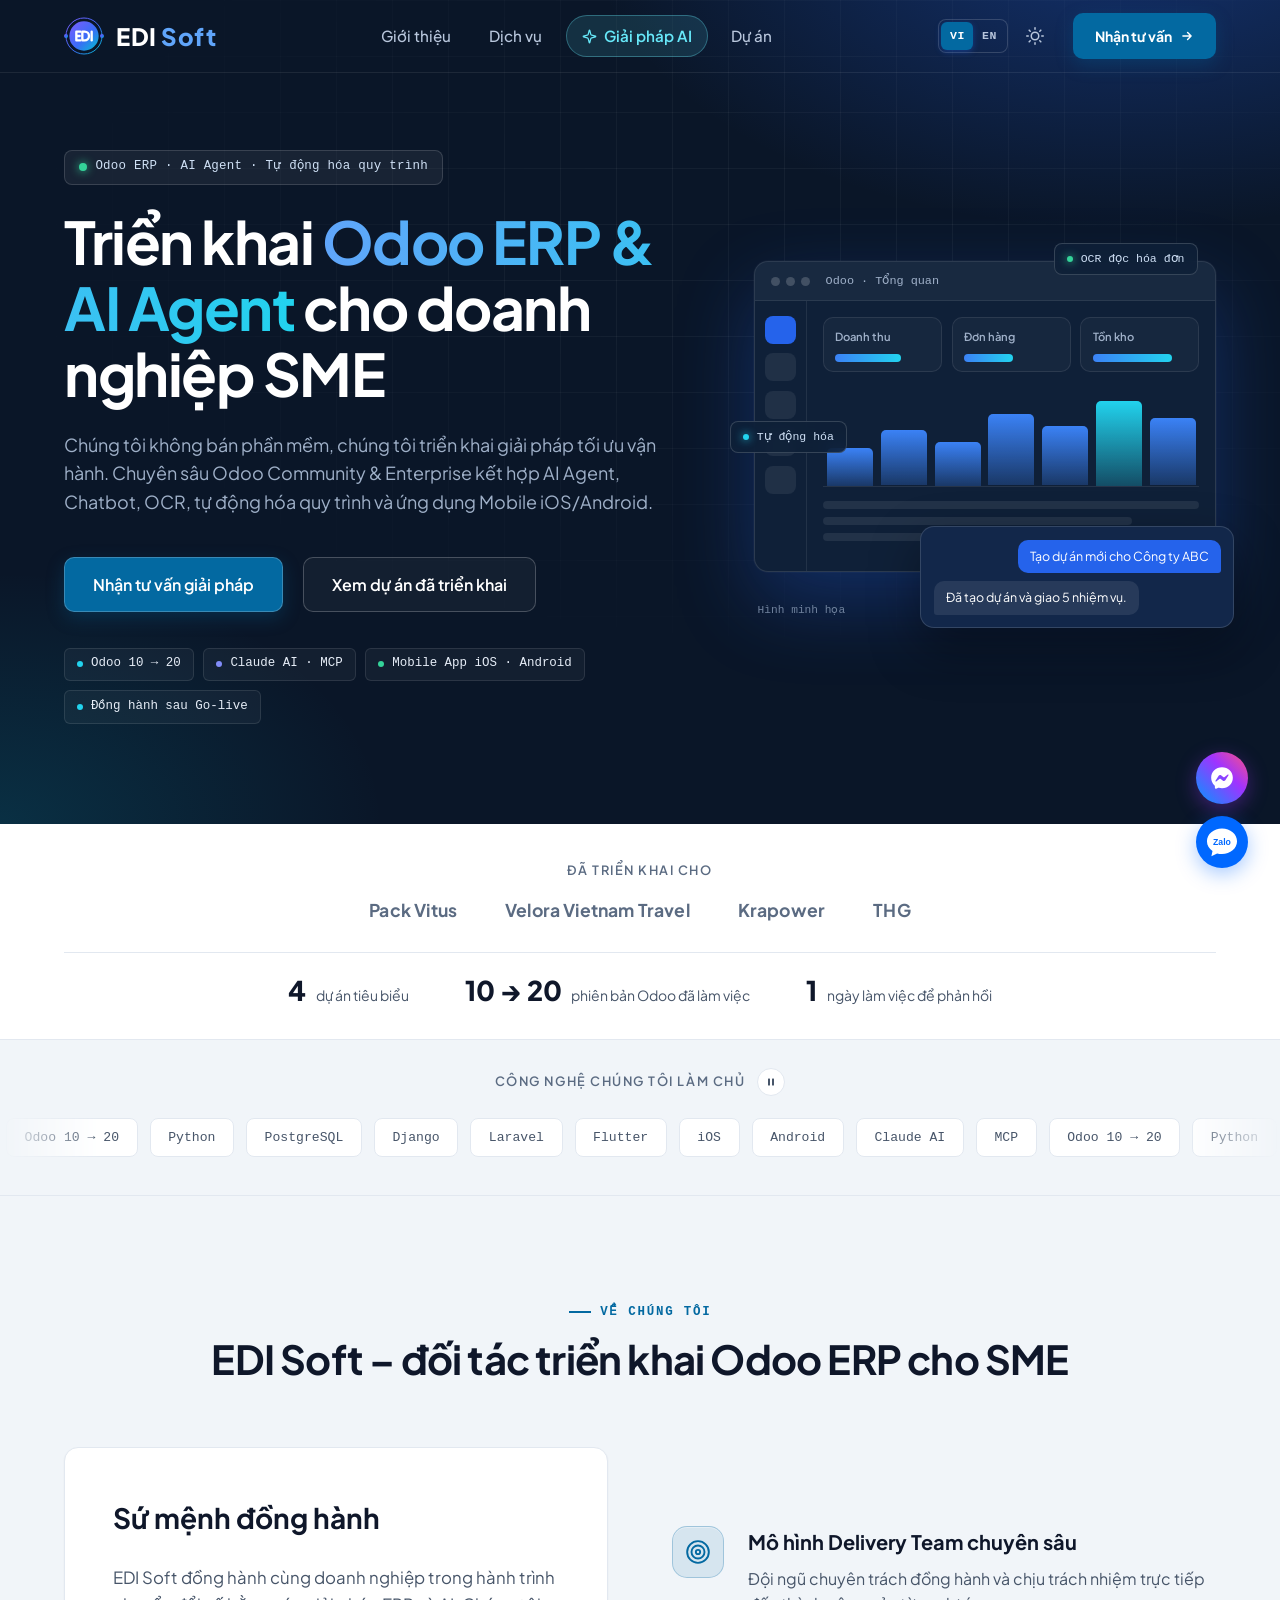
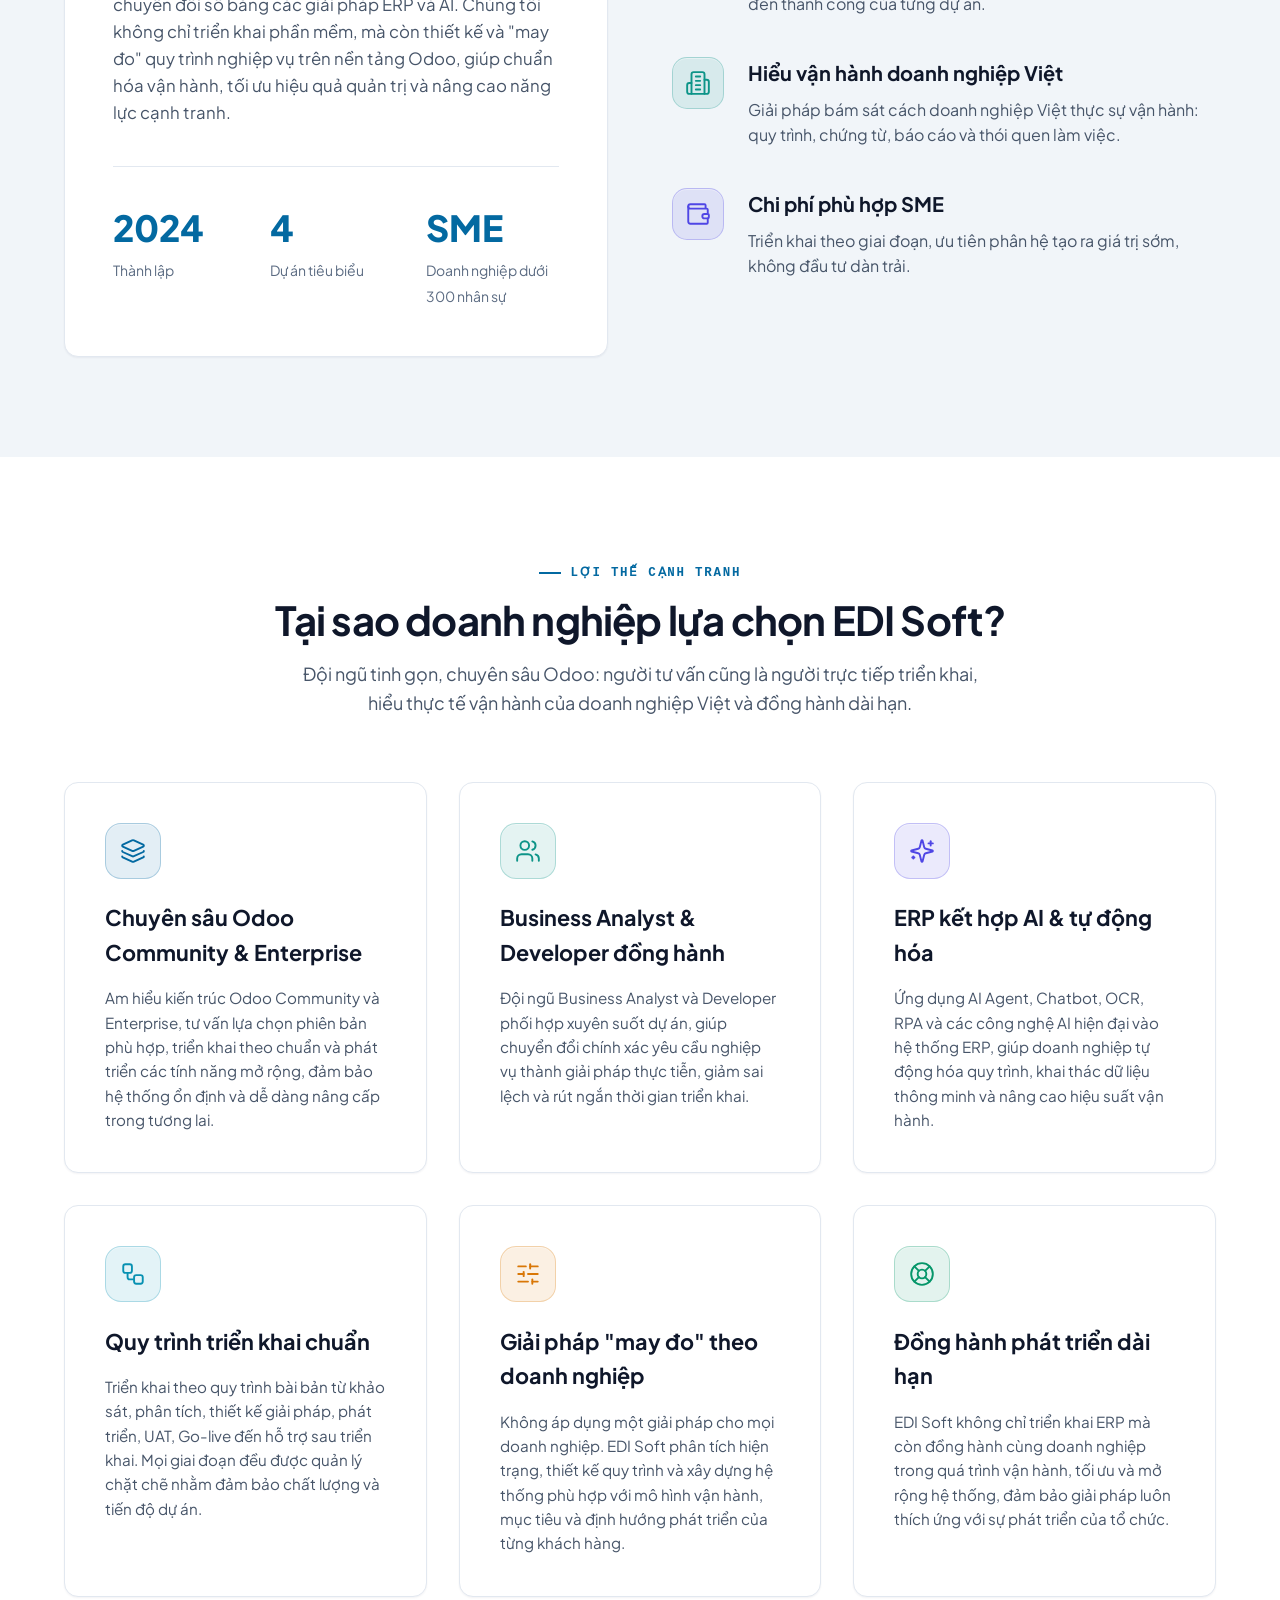
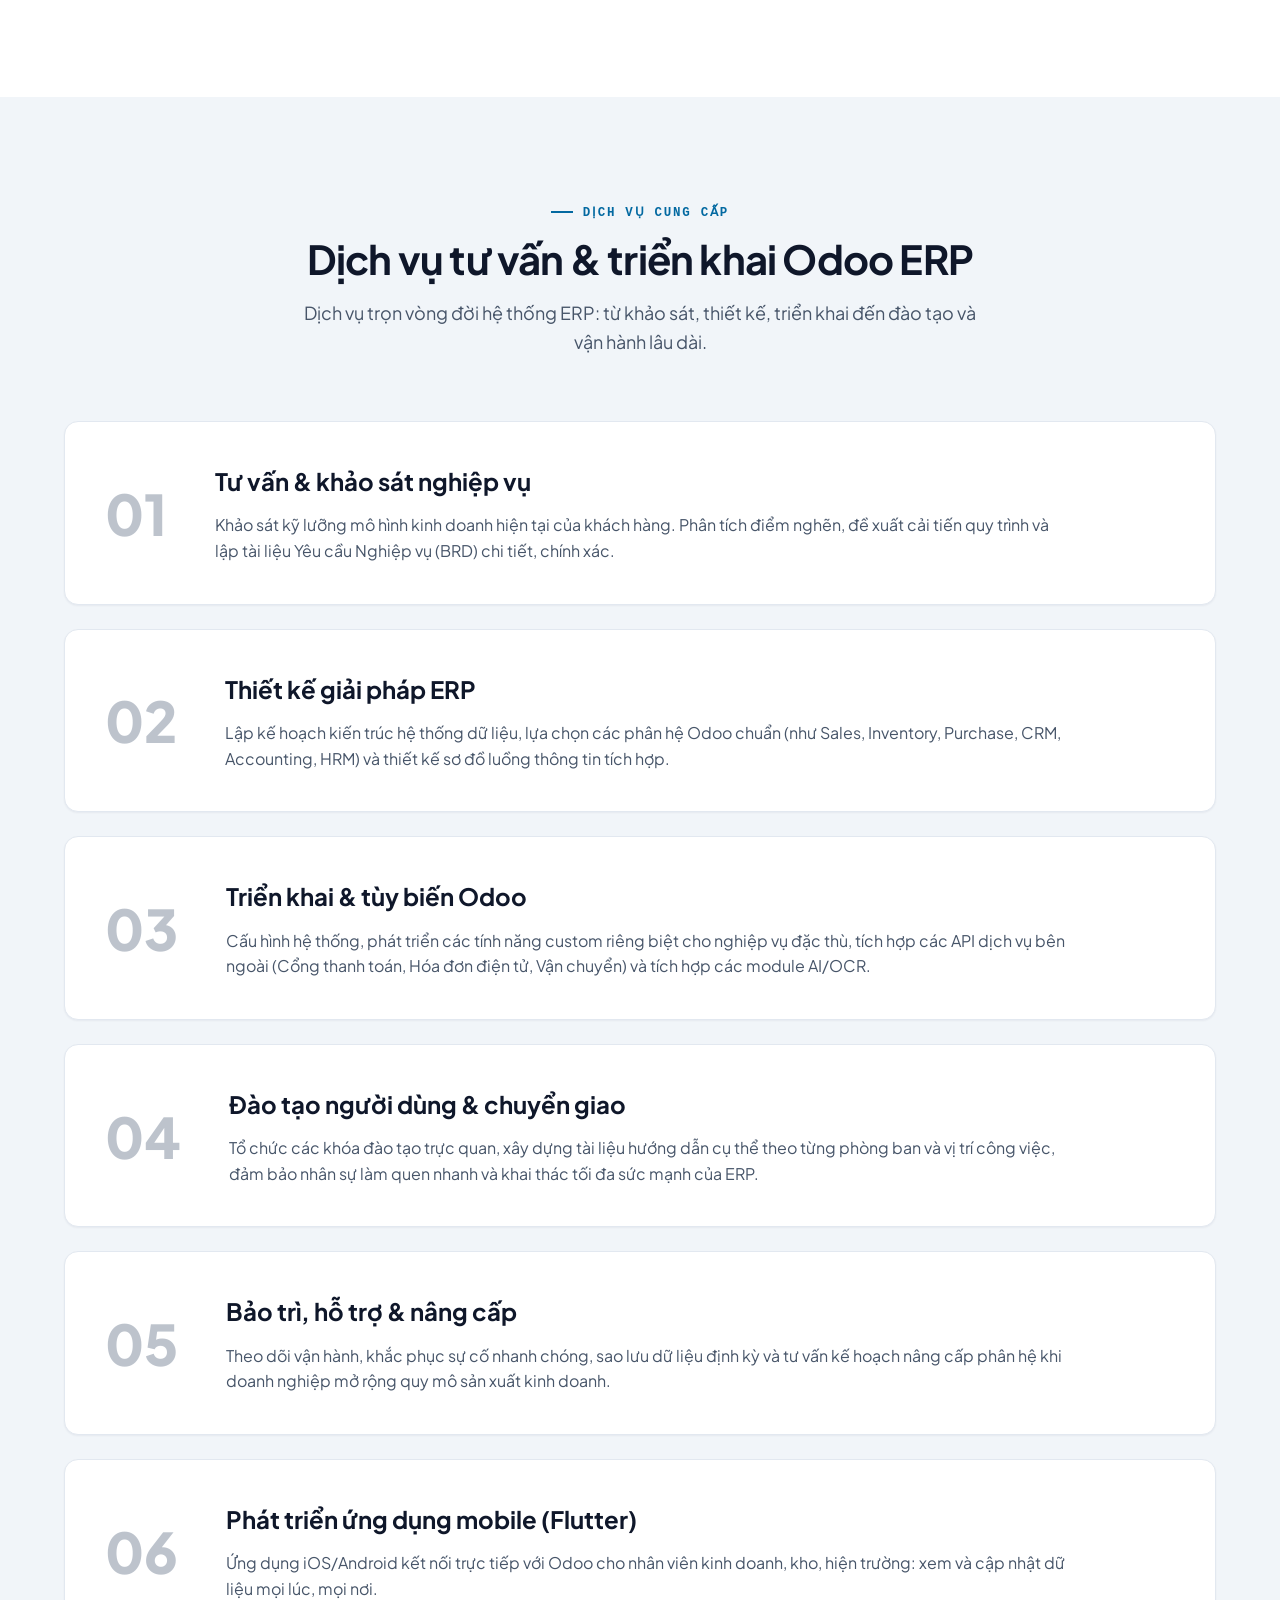
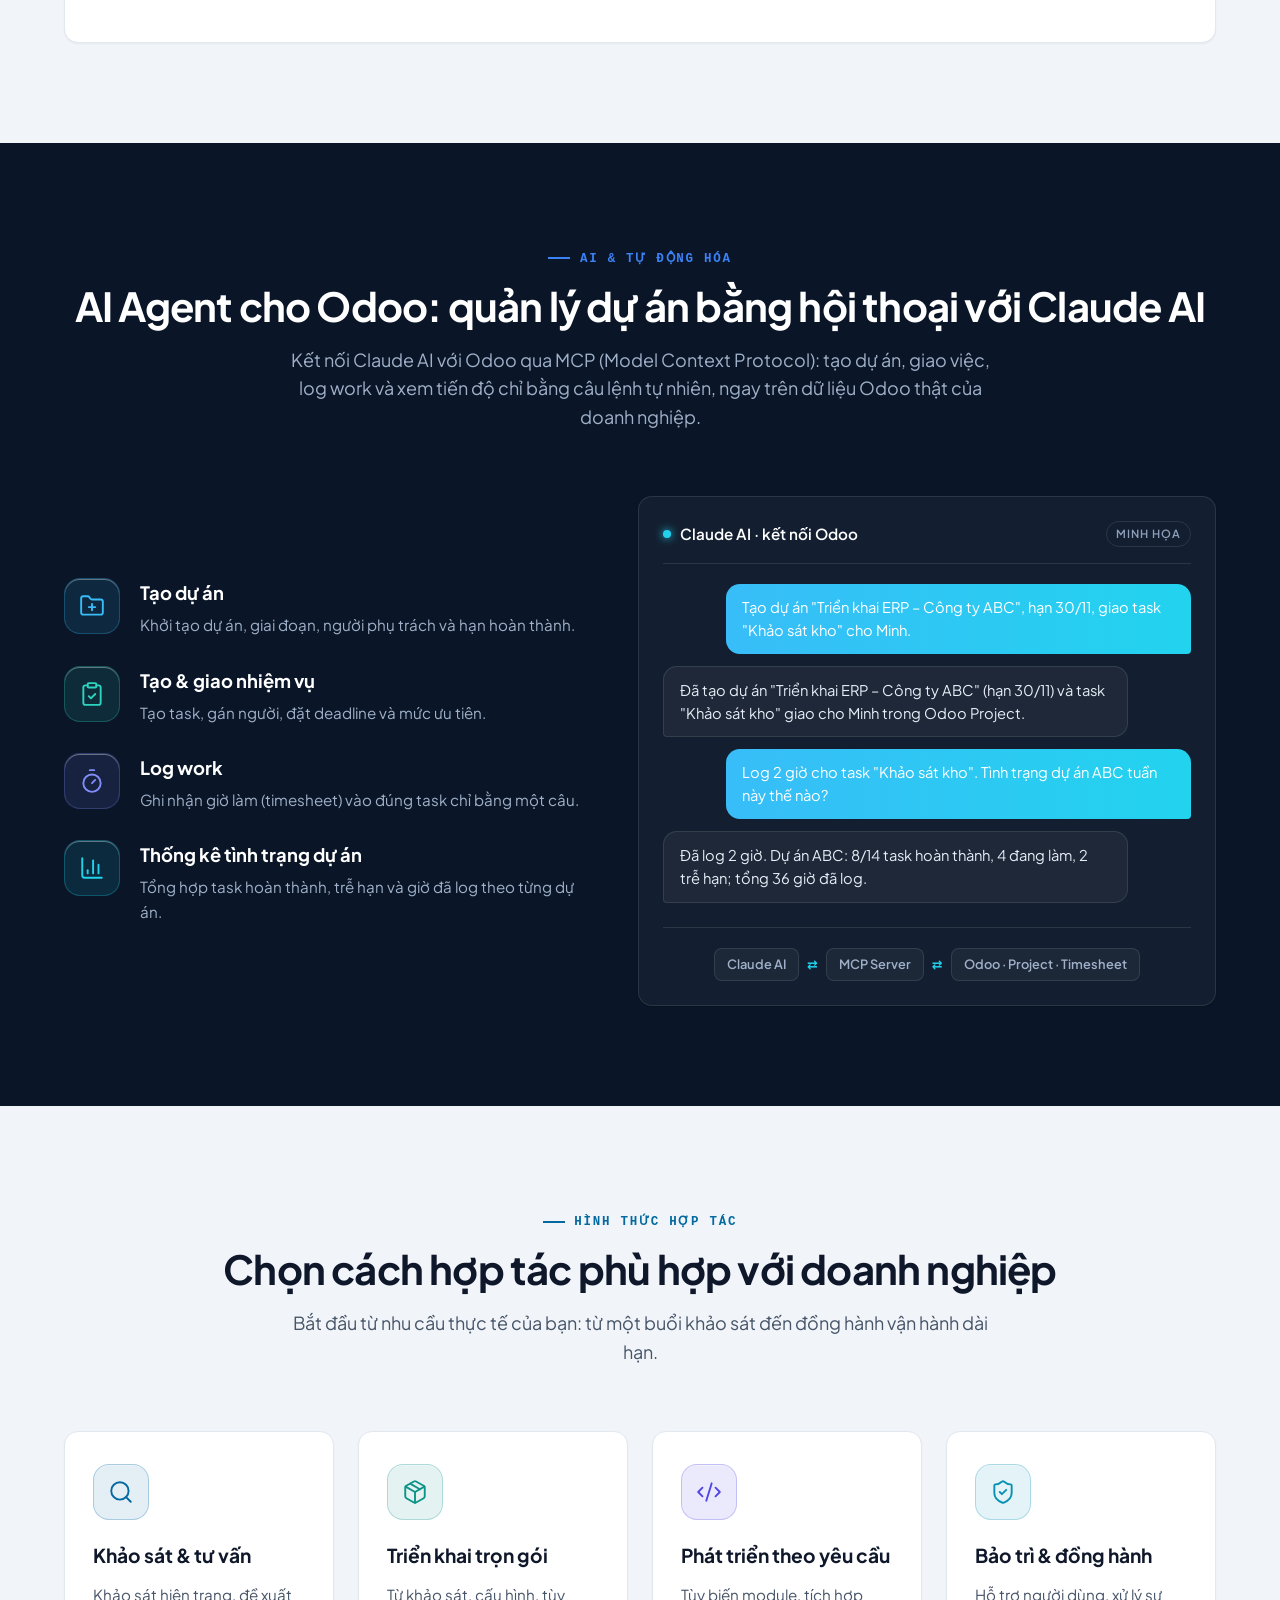
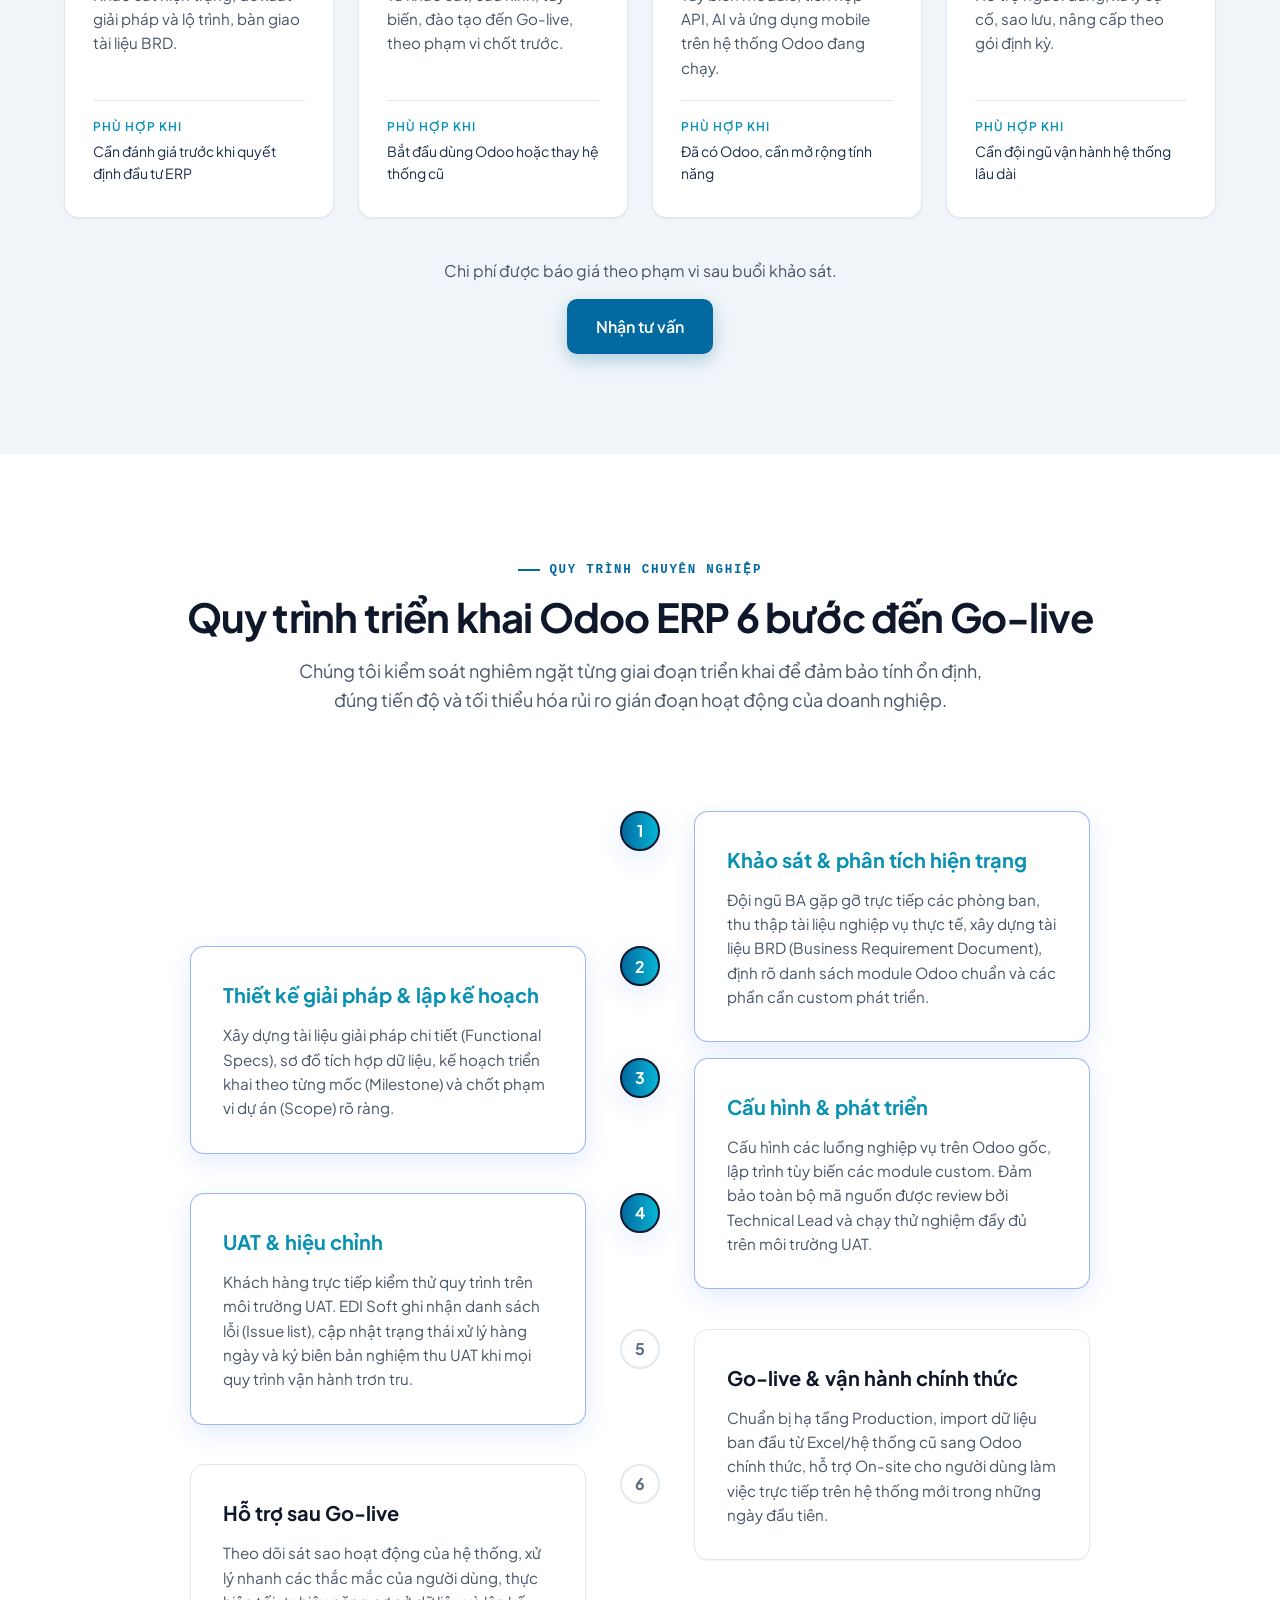
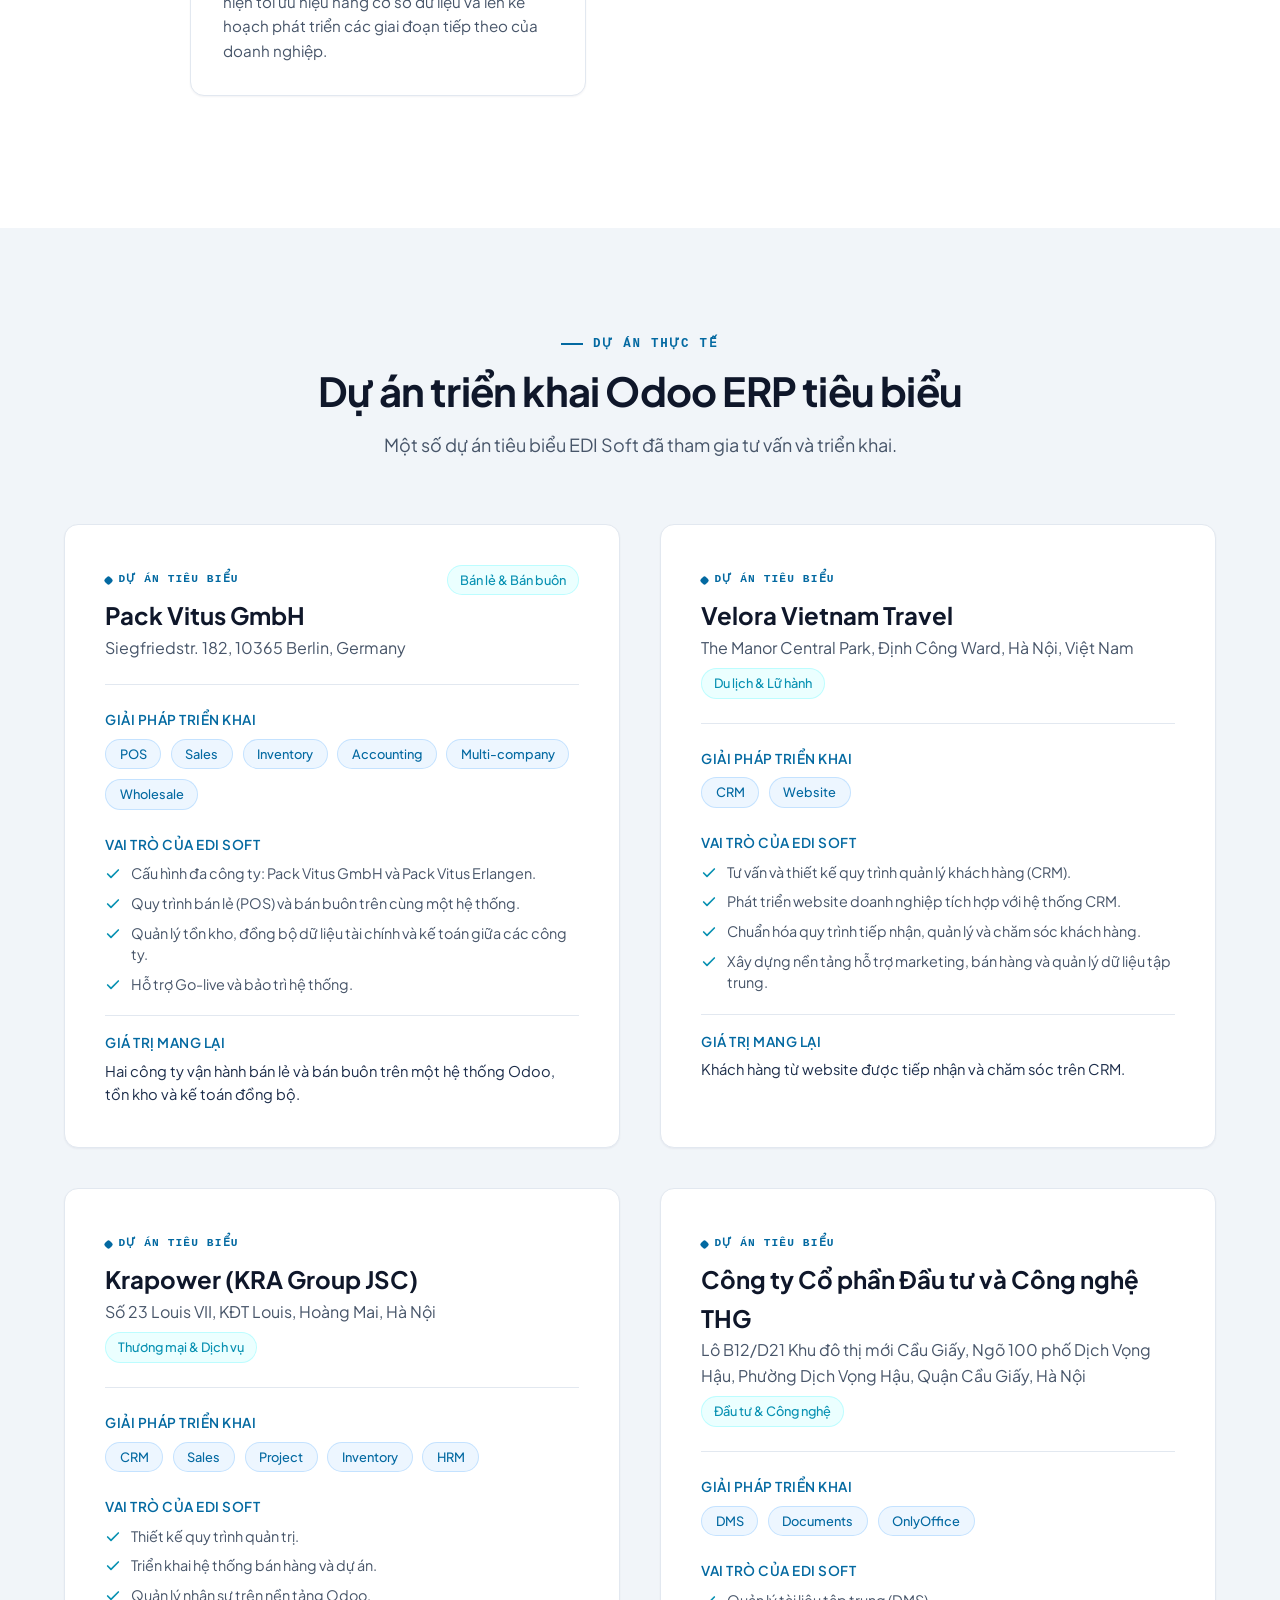
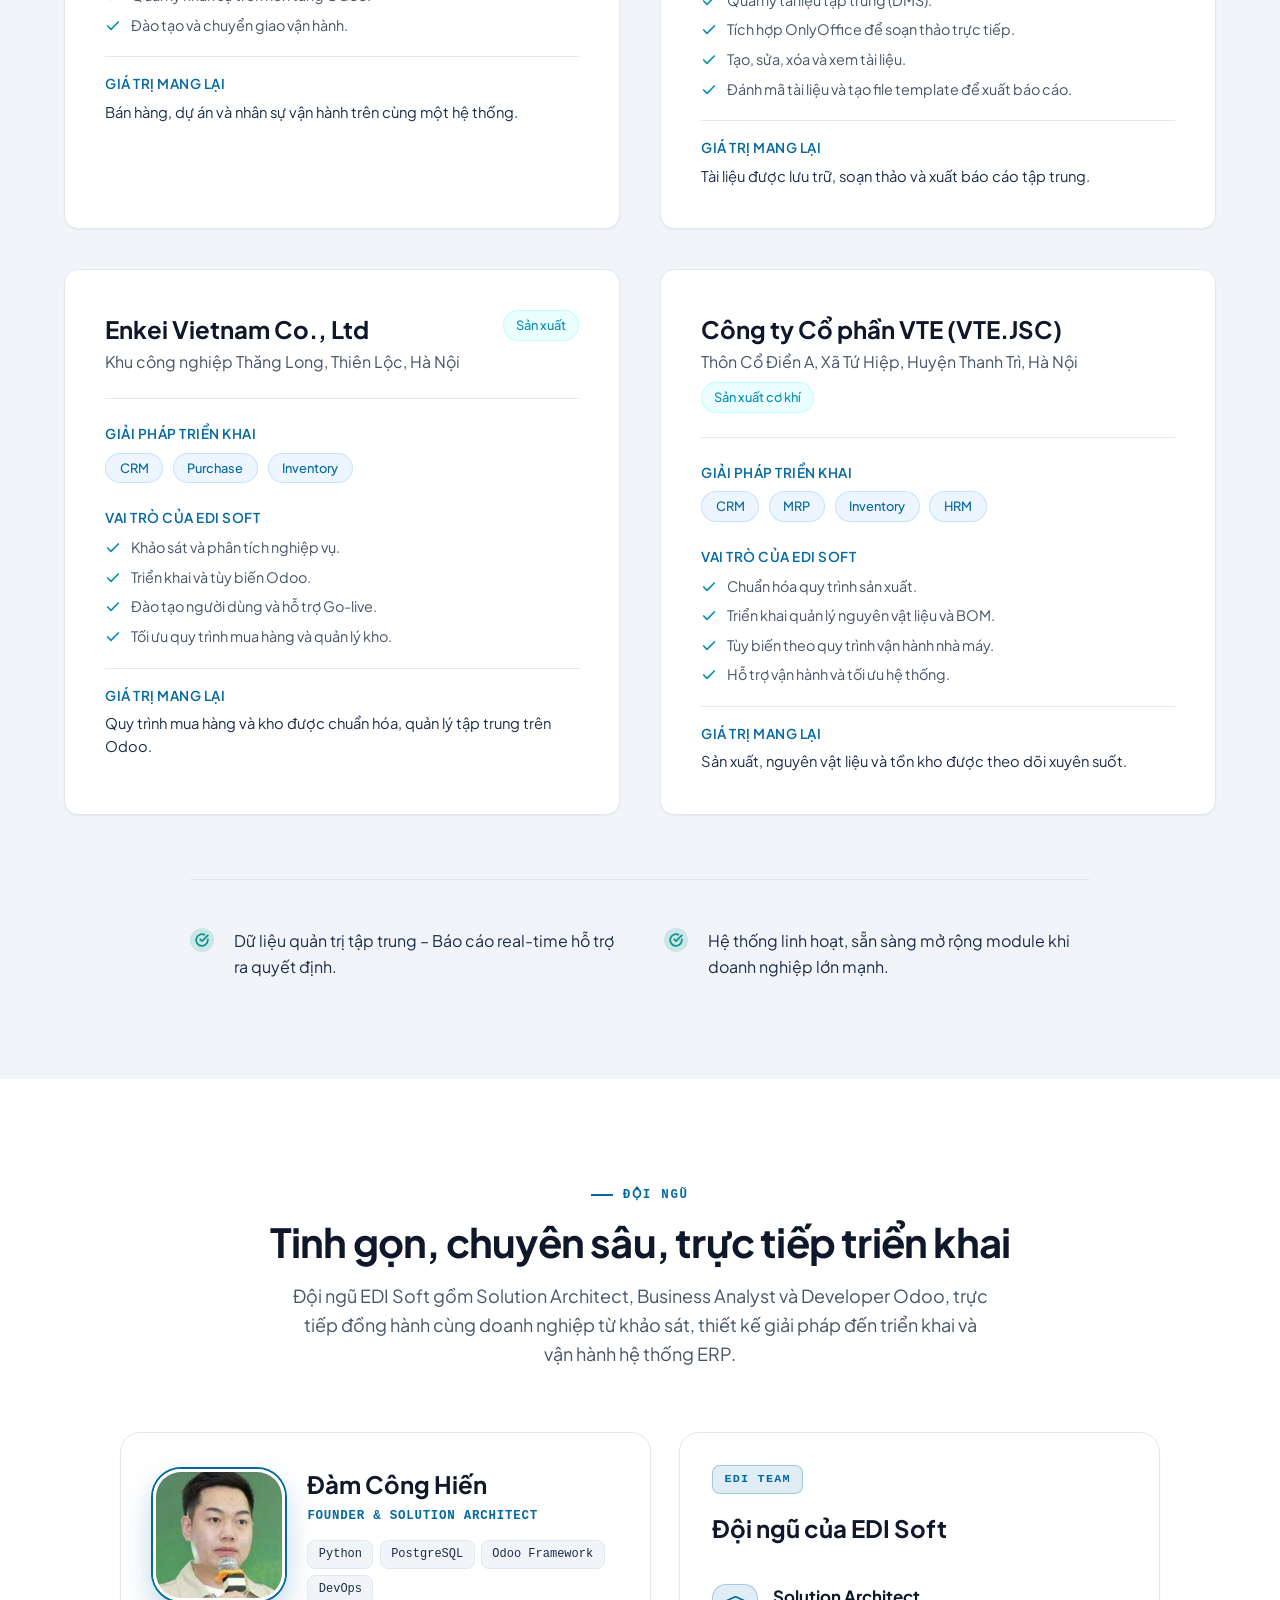
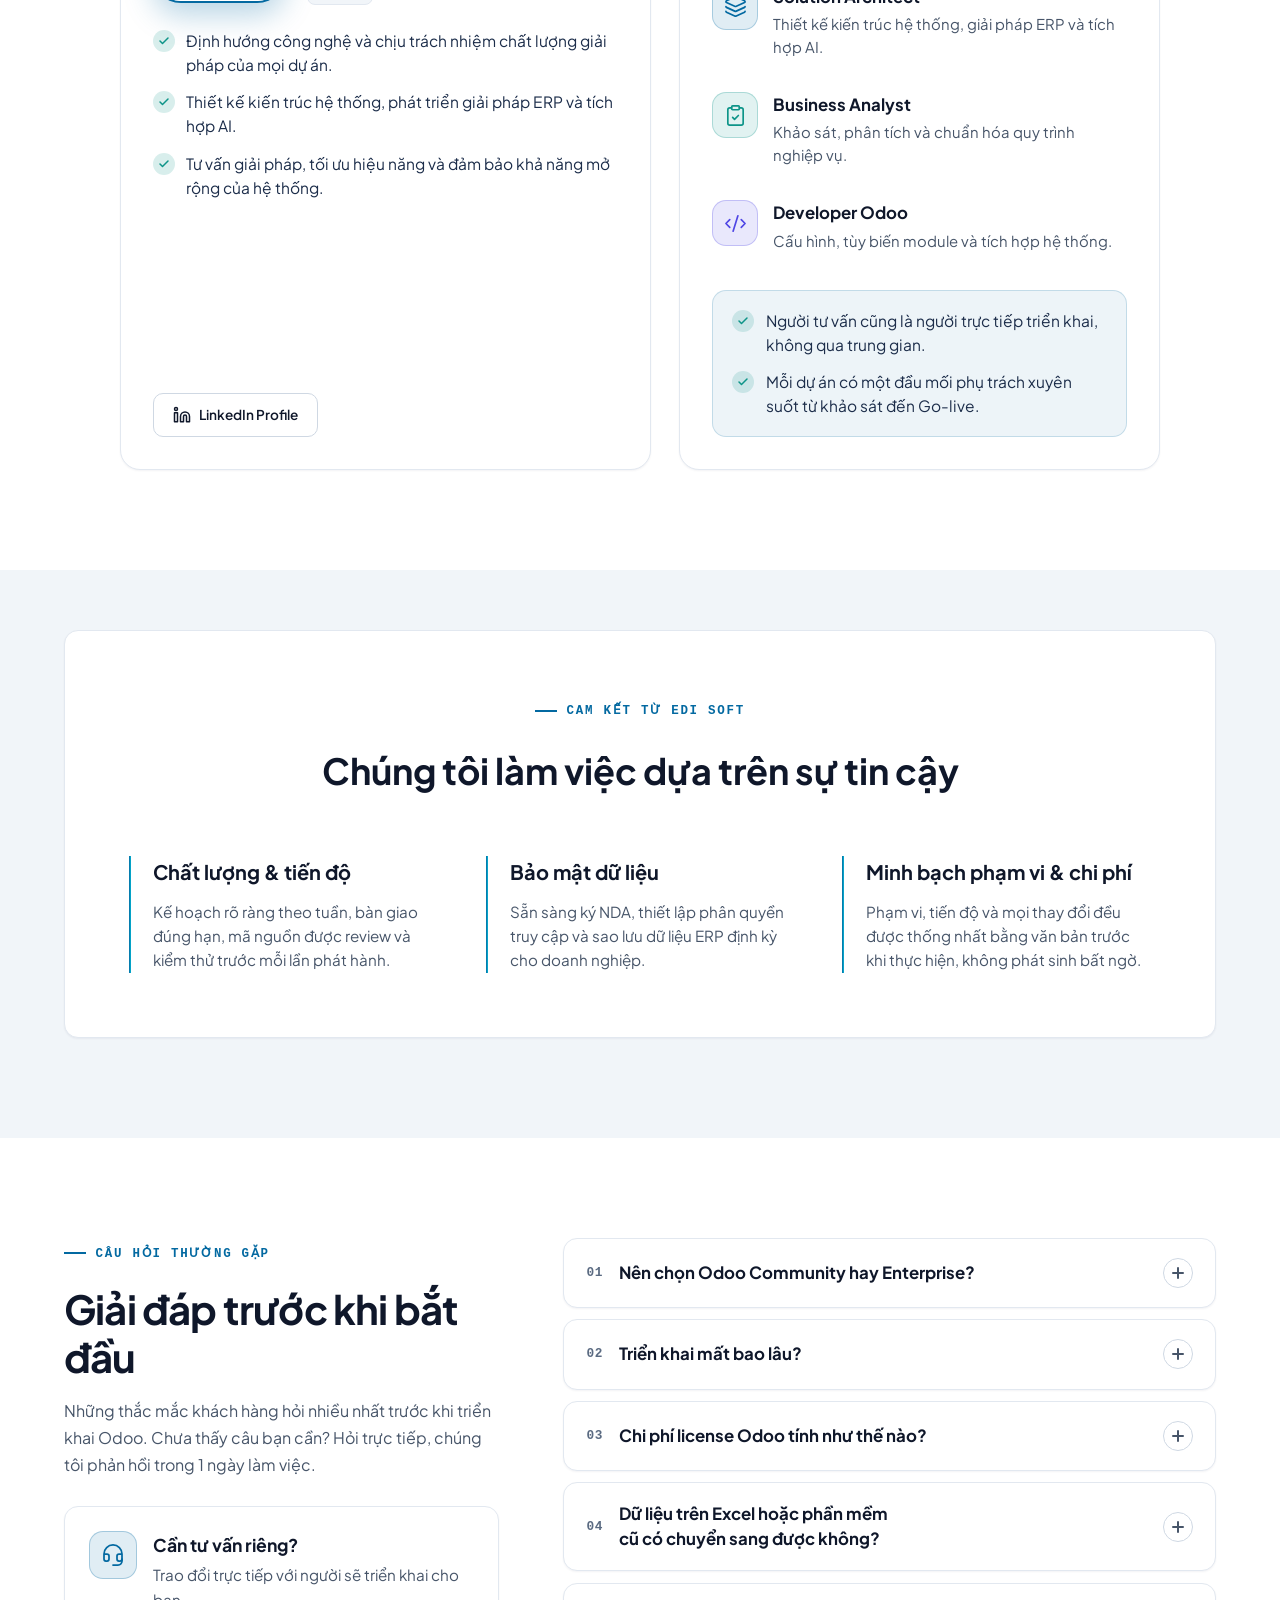
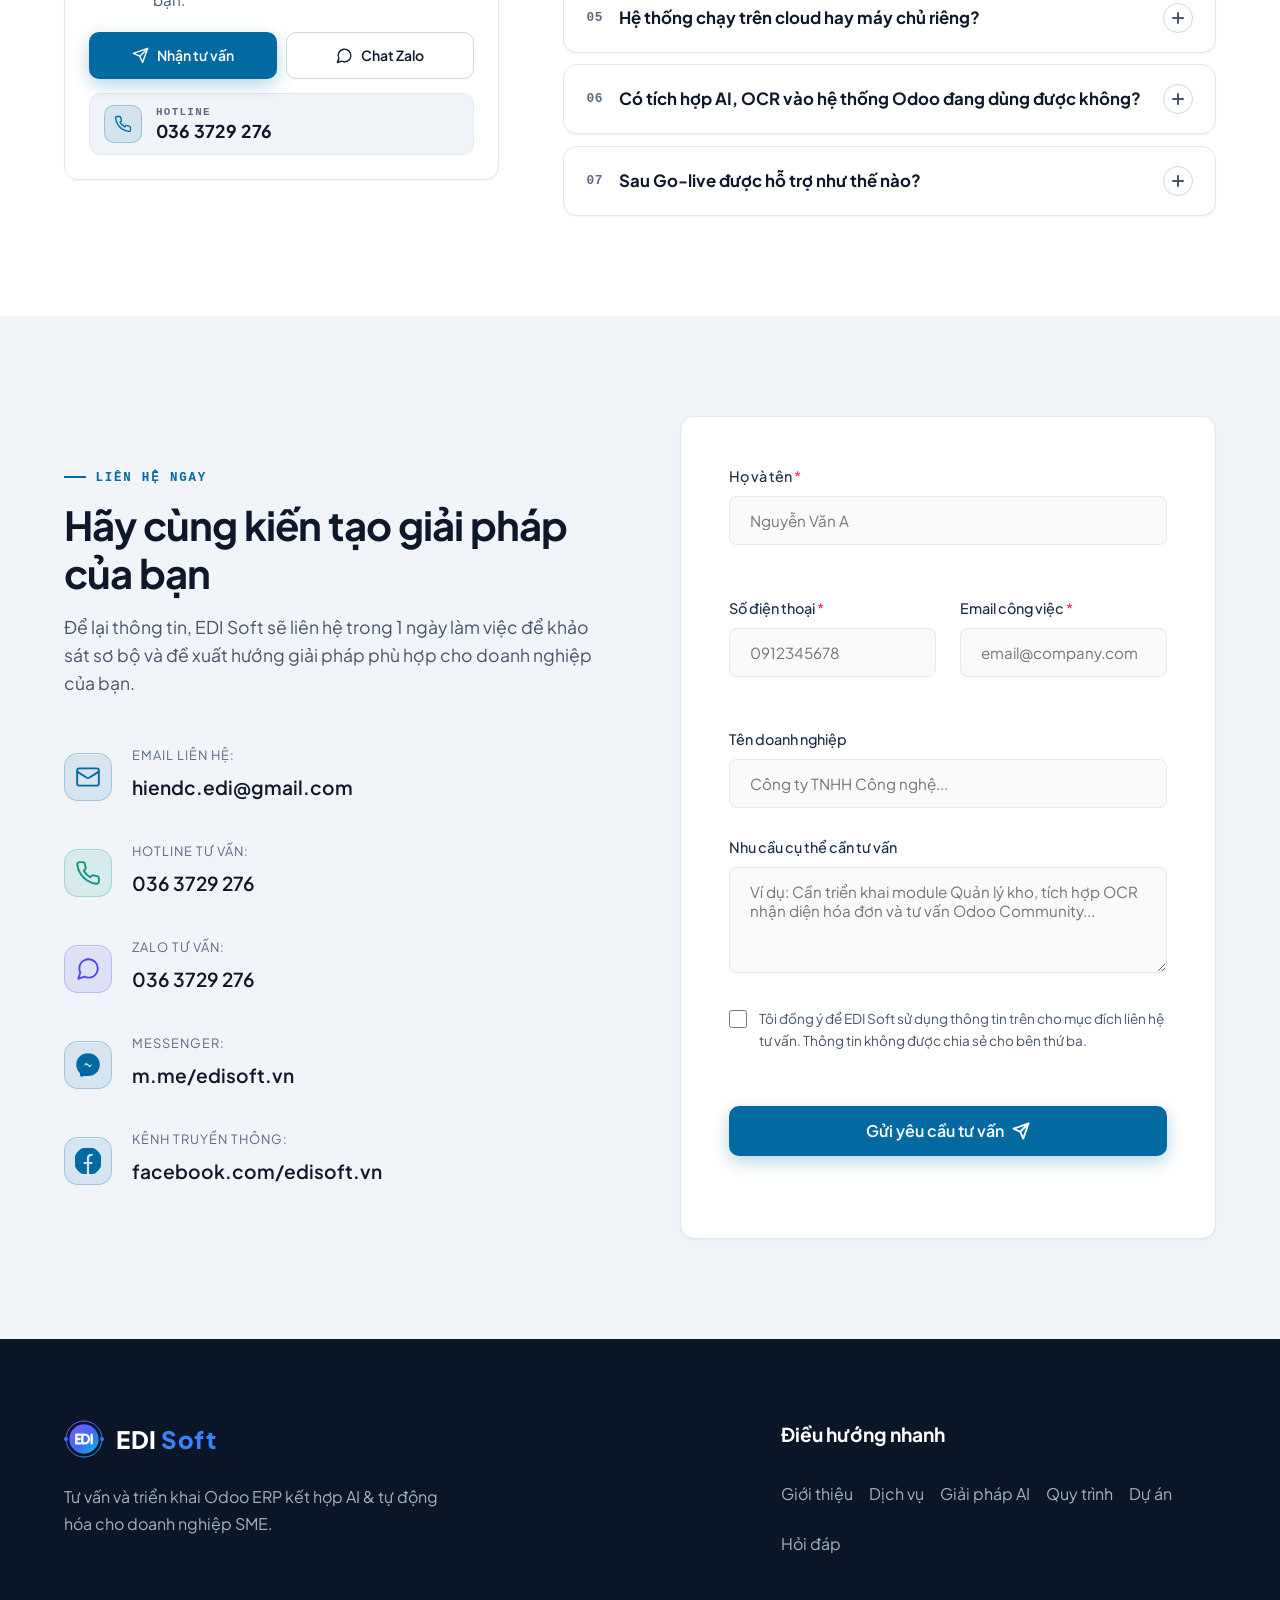
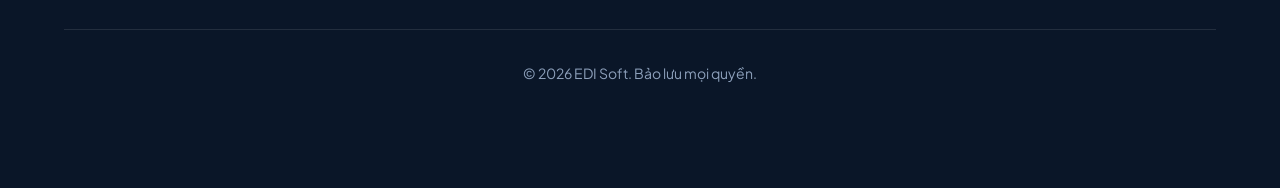
==== commit 5c71a14d: "feat(style): refine header, projects, icons, FAQ and team sections - Reduce header menu to 4 items, " ====
--- a/index.html
+++ b/index.html
@@ -299,12 +299,13 @@
   <!-- Fonts -->
   <link rel="preconnect" href="https://fonts.googleapis.com">
   <link rel="preconnect" href="https://fonts.gstatic.com" crossorigin>
-  <link href="https://fonts.googleapis.com/css2?family=Inter:wght@400;500;600&family=Outfit:wght@500;600;700;800&display=swap" rel="stylesheet">
+  <link href="https://fonts.googleapis.com/css2?family=Plus+Jakarta+Sans:wght@400;500;600;700;800&display=swap" rel="stylesheet">
 
   <!-- Project Stylesheet -->
   <link rel="stylesheet" href="src/styles/main.css">
 </head>
 <body>
+  <a href="#main" class="skip-link" data-i18n="skip-link">Bỏ qua, tới nội dung chính</a>
 
   <div class="scroll-progress" id="scroll-progress" aria-hidden="true"></div>
 
@@ -328,10 +329,8 @@
         <ul class="nav-list">
           <li><a href="#about" class="nav-link" data-i18n="nav-about">Giới thiệu</a></li>
           <li><a href="#services" class="nav-link" data-i18n="nav-services">Dịch vụ</a></li>
-          <li><a href="#ai" class="nav-link" data-i18n="nav-ai">AI</a></li>
-          <li><a href="#process" class="nav-link" data-i18n="nav-process">Quy trình</a></li>
+          <li><a href="#ai" class="nav-link nav-link-ai"><svg viewBox="0 0 24 24" fill="none" stroke="currentColor" stroke-width="2" stroke-linecap="round" stroke-linejoin="round" aria-hidden="true"><path d="M9.937 15.5A2 2 0 0 0 8.5 14.063l-6.135-1.582a.5.5 0 0 1 0-.962L8.5 9.936A2 2 0 0 0 9.937 8.5l1.582-6.135a.5.5 0 0 1 .963 0L14.063 8.5A2 2 0 0 0 15.5 9.937l6.135 1.581a.5.5 0 0 1 0 .964L15.5 14.063a2 2 0 0 0-1.437 1.437l-1.582 6.135a.5.5 0 0 1-.963 0z"/></svg><span data-i18n="nav-ai">Giải pháp AI</span></a></li>
           <li><a href="#portfolio" class="nav-link" data-i18n="nav-portfolio">Dự án</a></li>
-          <li><a href="#faq" class="nav-link" data-i18n="nav-faq">Hỏi đáp</a></li>
         </ul>
       </nav>
 
@@ -359,16 +358,16 @@
       <ul class="mobile-nav-list">
         <li><a href="#about" class="mobile-nav-link" data-i18n="nav-about">Giới thiệu</a></li>
         <li><a href="#services" class="mobile-nav-link" data-i18n="nav-services">Dịch vụ</a></li>
-        <li><a href="#ai" class="mobile-nav-link" data-i18n="nav-ai">AI</a></li>
-        <li><a href="#process" class="mobile-nav-link" data-i18n="nav-process">Quy trình</a></li>
+        <li><a href="#ai" class="mobile-nav-link" data-i18n="nav-ai">Giải pháp AI</a></li>
         <li><a href="#portfolio" class="mobile-nav-link" data-i18n="nav-portfolio">Dự án</a></li>
-        <li><a href="#faq" class="mobile-nav-link" data-i18n="nav-faq">Hỏi đáp</a></li>
+        <li class="mobile-nav-sub"><a href="#process" class="mobile-nav-link mobile-nav-link-sub" data-i18n="nav-process">Quy trình</a></li>
+        <li><a href="#faq" class="mobile-nav-link mobile-nav-link-sub" data-i18n="nav-faq">Hỏi đáp</a></li>
         <li><a href="#contact" class="mobile-nav-link mobile-nav-link-cta" data-i18n="mobile-cta">Nhận tư vấn</a></li>
       </ul>
     </nav>
   </div>
 
-  <main>
+  <main id="main">
     <!-- Hero Section -->
     <section class="hero-section" id="hero">
       <div class="container hero-container">
@@ -380,14 +379,15 @@
           <h1 class="hero-title">
             <span data-i18n="hero-title-1">Triển khai </span><span class="hl" data-i18n="hero-title-2">Odoo ERP &amp; AI Agent</span><span data-i18n="hero-title-3"> cho doanh nghiệp SME</span>
           </h1>
-          <p class="hero-description" data-i18n="hero-desc">Chúng tôi không bán phần mềm, chúng tôi triển khai giải pháp tối ưu vận hành. Chuyên sâu Odoo Community &amp; Enterprise kết hợp AI Agent, Chatbot, OCR và tự động hóa quy trình.</p>
+          <p class="hero-description" data-i18n="hero-desc">Chúng tôi không bán phần mềm, chúng tôi triển khai giải pháp tối ưu vận hành. Chuyên sâu Odoo Community &amp; Enterprise kết hợp AI Agent, Chatbot, OCR, tự động hóa quy trình và ứng dụng Mobile iOS/Android.</p>
           <div class="hero-cta-group">
             <a href="#contact" class="btn btn-primary" id="btn-hero-cta-contact" data-i18n="hero-cta-contact" data-i18n-aria="hero-cta-contact-aria" aria-label="Đăng ký tư vấn ERP">Nhận tư vấn giải pháp</a>
             <a href="#portfolio" class="btn btn-secondary" id="btn-hero-cta-more" data-i18n="hero-cta-more" data-i18n-aria="hero-cta-more-aria" aria-label="Xem các dự án EDI Soft đã triển khai">Xem dự án đã triển khai</a>
           </div>
           <ul class="hero-chips">
-            <li class="hero-chip">Odoo 10 → 19</li>
+            <li class="hero-chip">Odoo 10 → 20</li>
             <li class="hero-chip">Claude AI · MCP</li>
+            <li class="hero-chip">Mobile App iOS · Android</li>
             <li class="hero-chip" data-i18n="hero-chip-3">Đồng hành sau Go-live</li>
           </ul>
         </div>
@@ -427,25 +427,32 @@
       <div class="container">
         <p class="tech-label" data-i18n="clients-label">Đã triển khai cho</p>
         <ul class="clients-list">
-          <li>Enkei Vietnam</li>
-          <li>Krapower</li>
-          <li>VTE</li>
           <li>Pack Vitus</li>
           <li>Velora Vietnam Travel</li>
+          <li>Krapower</li>
           <li>THG</li>
         </ul>
+        <ul class="proof-stats">
+          <li><strong data-count="4">4</strong><span data-i18n="proof-1">dự án tiêu biểu</span></li>
+          <li><strong>10 → 20</strong><span data-i18n="proof-2">phiên bản Odoo đã làm việc</span></li>
+          <li><strong>1</strong><span data-i18n="proof-3">ngày làm việc để phản hồi</span></li>
+        </ul>
       </div>
     </div>
 
     <!-- Tech Stack Strip -->
     <div class="tech-strip">
-      <div class="container">
+      <div class="container tech-head">
         <p class="tech-label" data-i18n="tech-label">Công nghệ chúng tôi làm chủ</p>
+        <button type="button" class="marquee-toggle" id="marquee-toggle" aria-pressed="false" aria-label="Tạm dừng dải công nghệ">
+          <svg class="i-pause" viewBox="0 0 24 24" fill="currentColor" aria-hidden="true"><rect x="6" y="5" width="4" height="14" rx="1"/><rect x="14" y="5" width="4" height="14" rx="1"/></svg>
+          <svg class="i-play" viewBox="0 0 24 24" fill="currentColor" aria-hidden="true"><path d="M8 5v14l11-7z"/></svg>
+        </button>
       </div>
       <div class="tech-marquee">
         <div class="tech-track">
-          <ul class="tech-list"><li>Odoo 10 → 19</li><li>Python</li><li>PostgreSQL</li><li>Django</li><li>Laravel</li><li>Flutter</li><li>Claude AI</li><li>MCP</li></ul>
-          <ul class="tech-list" aria-hidden="true"><li>Odoo 10 → 19</li><li>Python</li><li>PostgreSQL</li><li>Django</li><li>Laravel</li><li>Flutter</li><li>Claude AI</li><li>MCP</li></ul>
+          <ul class="tech-list"><li>Odoo 10 → 20</li><li>Python</li><li>PostgreSQL</li><li>Django</li><li>Laravel</li><li>Flutter</li><li>iOS</li><li>Android</li><li>Claude AI</li><li>MCP</li></ul>
+          <ul class="tech-list" aria-hidden="true"><li>Odoo 10 → 20</li><li>Python</li><li>PostgreSQL</li><li>Django</li><li>Laravel</li><li>Flutter</li><li>iOS</li><li>Android</li><li>Claude AI</li><li>MCP</li></ul>
         </div>
       </div>
     </div>
@@ -469,7 +476,7 @@
                 <span class="stat-label" data-i18n="about-stat-1-label">Thành lập</span>
               </div>
               <div class="stat-item">
-                <span class="stat-num text-gradient" data-count="6">6</span>
+                <span class="stat-num text-gradient" data-count="4">4</span>
                 <span class="stat-label" data-i18n="about-stat-2-label">Dự án tiêu biểu</span>
               </div>
               <div class="stat-item">
@@ -481,7 +488,7 @@
           <div class="about-feature-list">
             <div class="feature-item-mini">
               <div class="feature-mini-icon">
-                <svg width="24" height="24" viewBox="0 0 24 24" fill="none" stroke="currentColor" stroke-width="2" stroke-linecap="round" stroke-linejoin="round"><path d="M12 22s8-4 8-10V5l-8-3-8 3v7c0 6 8 10 8 10z"/></svg>
+                <svg width="24" height="24" viewBox="0 0 24 24" fill="none" stroke="currentColor" stroke-width="2" stroke-linecap="round" stroke-linejoin="round" aria-hidden="true"><circle cx="12" cy="12" r="10"/><circle cx="12" cy="12" r="6"/><circle cx="12" cy="12" r="2"/></svg>
               </div>
               <div>
                 <h3 class="feature-mini-title" data-i18n="about-feature-1-title">Mô hình Delivery Team chuyên sâu</h3>
@@ -490,7 +497,7 @@
             </div>
             <div class="feature-item-mini">
               <div class="feature-mini-icon">
-                <svg width="24" height="24" viewBox="0 0 24 24" fill="none" stroke="currentColor" stroke-width="2" stroke-linecap="round" stroke-linejoin="round"><polygon points="12 2 2 7 12 12 22 7 12 2"/></svg>
+                <svg width="24" height="24" viewBox="0 0 24 24" fill="none" stroke="currentColor" stroke-width="2" stroke-linecap="round" stroke-linejoin="round" aria-hidden="true"><path d="M6 22V4a2 2 0 0 1 2-2h8a2 2 0 0 1 2 2v18Z"/><path d="M6 12H4a2 2 0 0 0-2 2v6a2 2 0 0 0 2 2h2"/><path d="M18 9h2a2 2 0 0 1 2 2v9a2 2 0 0 1-2 2h-2"/><path d="M10 6h4"/><path d="M10 10h4"/><path d="M10 14h4"/><path d="M10 18h4"/></svg>
               </div>
               <div>
                 <h3 class="feature-mini-title" data-i18n="about-feature-2-title">Hiểu vận hành doanh nghiệp Việt</h3>
@@ -499,7 +506,7 @@
             </div>
             <div class="feature-item-mini">
               <div class="feature-mini-icon">
-                <svg width="24" height="24" viewBox="0 0 24 24" fill="none" stroke="currentColor" stroke-width="2" stroke-linecap="round" stroke-linejoin="round"><polygon points="12 2 15.09 8.26 22 9.27 17 14.14 18.18 21.02 12 17.77 5.82 21.02 7 14.14 2 9.27 8.91 8.26 12 2"/></svg>
+                <svg width="24" height="24" viewBox="0 0 24 24" fill="none" stroke="currentColor" stroke-width="2" stroke-linecap="round" stroke-linejoin="round" aria-hidden="true"><path d="M19 7V4a1 1 0 0 0-1-1H5a2 2 0 0 0 0 4h15a1 1 0 0 1 1 1v4h-3a2 2 0 0 0 0 4h3a1 1 0 0 0 1-1v-2a1 1 0 0 0-1-1"/><path d="M3 5v14a2 2 0 0 0 2 2h15a1 1 0 0 0 1-1v-4"/></svg>
               </div>
               <div>
                 <h3 class="feature-mini-title" data-i18n="about-feature-3-title">Chi phí phù hợp SME</h3>
@@ -523,9 +530,7 @@
           <!-- Card 1 -->
           <div class="strength-card glass-card">
             <div class="strength-icon-container">
-              <svg width="32" height="32" viewBox="0 0 24 24" fill="none" stroke="url(#blue-grad)" stroke-width="2" stroke-linecap="round" stroke-linejoin="round" aria-hidden="true">
-                <path d="M12 2L2 7l10 5 10-5-10-5zM2 17l10 5 10-5M2 12l10 5 10-5"/>
-              </svg>
+              <svg width="32" height="32" viewBox="0 0 24 24" fill="none" stroke="currentColor" stroke-width="2" stroke-linecap="round" stroke-linejoin="round" aria-hidden="true"><path d="M12.83 2.18a2 2 0 0 0-1.66 0L2.6 6.08a1 1 0 0 0 0 1.83l8.58 3.91a2 2 0 0 0 1.66 0l8.58-3.9a1 1 0 0 0 0-1.83z"/><path d="M2 12a1 1 0 0 0 .58.91l8.6 3.91a2 2 0 0 0 1.65 0l8.58-3.9A1 1 0 0 0 22 12"/><path d="M2 17a1 1 0 0 0 .58.91l8.6 3.91a2 2 0 0 0 1.65 0l8.58-3.9A1 1 0 0 0 22 17"/></svg>
             </div>
             <h3 class="strength-card-title" data-i18n="strength-1-title">Chuyên sâu Odoo Community & Enterprise</h3>
             <p class="strength-card-text" data-i18n="strength-1-text">Am hiểu kiến trúc Odoo Community và Enterprise, tư vấn lựa chọn phiên bản phù hợp, triển khai theo chuẩn và phát triển các tính năng mở rộng, đảm bảo hệ thống ổn định và dễ dàng nâng cấp trong tương lai.</p>
@@ -533,9 +538,7 @@
           <!-- Card 2 -->
           <div class="strength-card glass-card">
             <div class="strength-icon-container">
-              <svg width="32" height="32" viewBox="0 0 24 24" fill="none" stroke="url(#purple-grad)" stroke-width="2" stroke-linecap="round" stroke-linejoin="round" aria-hidden="true">
-                <path d="M17 21v-2a4 4 0 0 0-4-4H5a4 4 0 0 0-4 4v2M9 11a4 4 0 1 0 0-8 4 4 0 0 0 0 8zM23 21v-2a4 4 0 0 0-3-3.87M16 3.13a4 4 0 0 1 0 7.75"/>
-              </svg>
+              <svg width="32" height="32" viewBox="0 0 24 24" fill="none" stroke="url(#purple-grad)" stroke-width="2" stroke-linecap="round" stroke-linejoin="round" aria-hidden="true"><path d="M16 21v-2a4 4 0 0 0-4-4H6a4 4 0 0 0-4 4v2"/><path d="M16 3.128a4 4 0 0 1 0 7.744"/><path d="M22 21v-2a4 4 0 0 0-3-3.87"/><circle cx="9" cy="7" r="4"/></svg>
             </div>
             <h3 class="strength-card-title" data-i18n="strength-2-title">Business Analyst &amp; Developer đồng hành</h3>
             <p class="strength-card-text" data-i18n="strength-2-text">Đội ngũ Business Analyst và Developer phối hợp xuyên suốt dự án, giúp chuyển đổi chính xác yêu cầu nghiệp vụ thành giải pháp thực tiễn, giảm sai lệch và rút ngắn thời gian triển khai.</p>
@@ -543,11 +546,7 @@
           <!-- Card 3 -->
           <div class="strength-card glass-card">
             <div class="strength-icon-container">
-              <svg width="32" height="32" viewBox="0 0 24 24" fill="none" stroke="url(#teal-grad)" stroke-width="2" stroke-linecap="round" stroke-linejoin="round" aria-hidden="true">
-                <path d="M21 16V8a2 2 0 0 0-1-1.73l-7-4a2 2 0 0 0-2 0l-7 4A2 2 0 0 0 3 8v8a2 2 0 0 0 1 1.73l7 4a2 2 0 0 0 2 0l7-4A2 2 0 0 0 21 16z"/>
-                <polyline points="3.27 6.96 12 12.01 20.73 6.96"/>
-                <line x1="12" y1="22.08" x2="12" y2="12"/>
-              </svg>
+              <svg width="32" height="32" viewBox="0 0 24 24" fill="none" stroke="url(#teal-grad)" stroke-width="2" stroke-linecap="round" stroke-linejoin="round" aria-hidden="true"><path d="M9.937 15.5A2 2 0 0 0 8.5 14.063l-6.135-1.582a.5.5 0 0 1 0-.962L8.5 9.936A2 2 0 0 0 9.937 8.5l1.582-6.135a.5.5 0 0 1 .963 0L14.063 8.5A2 2 0 0 0 15.5 9.937l6.135 1.581a.5.5 0 0 1 0 .964L15.5 14.063a2 2 0 0 0-1.437 1.437l-1.582 6.135a.5.5 0 0 1-.963 0z"/><path d="M20 3v4"/><path d="M22 5h-4"/><path d="M4 17v2"/><path d="M5 18H3"/></svg>
             </div>
             <h3 class="strength-card-title" data-i18n="strength-3-title">ERP kết hợp AI &amp; tự động hóa</h3>
             <p class="strength-card-text" data-i18n="strength-3-text">Ứng dụng AI Agent, Chatbot, OCR, RPA và các công nghệ AI hiện đại vào hệ thống ERP, giúp doanh nghiệp tự động hóa quy trình, khai thác dữ liệu thông minh và nâng cao hiệu suất vận hành.</p>
@@ -555,9 +554,7 @@
           <!-- Card 4 -->
           <div class="strength-card glass-card">
             <div class="strength-icon-container">
-              <svg width="32" height="32" viewBox="0 0 24 24" fill="none" stroke="url(#blue-grad)" stroke-width="2" stroke-linecap="round" stroke-linejoin="round" aria-hidden="true">
-                <circle cx="12" cy="12" r="10"/><polyline points="12 6 12 12 16 14"/>
-              </svg>
+              <svg width="32" height="32" viewBox="0 0 24 24" fill="none" stroke="currentColor" stroke-width="2" stroke-linecap="round" stroke-linejoin="round" aria-hidden="true"><rect width="8" height="8" x="3" y="3" rx="2"/><path d="M7 11v4a2 2 0 0 0 2 2h4"/><rect width="8" height="8" x="13" y="13" rx="2"/></svg>
             </div>
             <h3 class="strength-card-title" data-i18n="strength-4-title">Quy trình triển khai chuẩn</h3>
             <p class="strength-card-text" data-i18n="strength-4-text">Triển khai theo quy trình bài bản từ khảo sát, phân tích, thiết kế giải pháp, phát triển, UAT, Go-live đến hỗ trợ sau triển khai. Mọi giai đoạn đều được quản lý chặt chẽ nhằm đảm bảo chất lượng và tiến độ dự án.</p>
@@ -565,9 +562,7 @@
           <!-- Card 5 -->
           <div class="strength-card glass-card">
             <div class="strength-icon-container">
-              <svg width="32" height="32" viewBox="0 0 24 24" fill="none" stroke="url(#purple-grad)" stroke-width="2" stroke-linecap="round" stroke-linejoin="round" aria-hidden="true">
-                <circle cx="12" cy="12" r="10"/><polygon points="16.24 7.76 14.12 14.12 7.76 16.24 9.88 9.88"/>
-              </svg>
+              <svg width="32" height="32" viewBox="0 0 24 24" fill="none" stroke="url(#purple-grad)" stroke-width="2" stroke-linecap="round" stroke-linejoin="round" aria-hidden="true"><path d="M10 5H3"/><path d="M12 19H3"/><path d="M14 3v4"/><path d="M16 17v4"/><path d="M21 12h-9"/><path d="M21 19h-5"/><path d="M21 5h-7"/><path d="M8 10v4"/><path d="M8 12H3"/></svg>
             </div>
             <h3 class="strength-card-title" data-i18n="strength-5-title">Giải pháp "may đo" theo doanh nghiệp</h3>
             <p class="strength-card-text" data-i18n="strength-5-text">Không áp dụng một giải pháp cho mọi doanh nghiệp. EDI Soft phân tích hiện trạng, thiết kế quy trình và xây dựng hệ thống phù hợp với mô hình vận hành, mục tiêu và định hướng phát triển của từng khách hàng.</p>
@@ -575,9 +570,7 @@
           <!-- Card 6 -->
           <div class="strength-card glass-card">
             <div class="strength-icon-container">
-              <svg width="32" height="32" viewBox="0 0 24 24" fill="none" stroke="url(#teal-grad)" stroke-width="2" stroke-linecap="round" stroke-linejoin="round" aria-hidden="true">
-                <path d="M12 22s8-4 8-10V5l-8-3-8 3v7c0 6 8 10 8 10z"/>
-              </svg>
+              <svg width="32" height="32" viewBox="0 0 24 24" fill="none" stroke="url(#teal-grad)" stroke-width="2" stroke-linecap="round" stroke-linejoin="round" aria-hidden="true"><circle cx="12" cy="12" r="10"/><path d="m4.93 4.93 4.24 4.24"/><path d="m14.83 9.17 4.24-4.24"/><path d="m14.83 14.83 4.24 4.24"/><path d="m9.17 14.83-4.24 4.24"/><circle cx="12" cy="12" r="4"/></svg>
             </div>
             <h3 class="strength-card-title" data-i18n="strength-6-title">Đồng hành phát triển dài hạn</h3>
             <p class="strength-card-text" data-i18n="strength-6-text">EDI Soft không chỉ triển khai ERP mà còn đồng hành cùng doanh nghiệp trong quá trình vận hành, tối ưu và mở rộng hệ thống, đảm bảo giải pháp luôn thích ứng với sự phát triển của tổ chức.</p>
@@ -676,7 +669,7 @@
           <div class="ai-caps">
             <div class="ai-cap">
               <div class="strength-icon-container">
-                <svg width="26" height="26" viewBox="0 0 24 24" fill="none" stroke="url(#blue-grad)" stroke-width="2" stroke-linecap="round" stroke-linejoin="round" aria-hidden="true"><path d="M22 19a2 2 0 0 1-2 2H4a2 2 0 0 1-2-2V5a2 2 0 0 1 2-2h5l2 3h9a2 2 0 0 1 2 2z"/><line x1="12" y1="11" x2="12" y2="17"/><line x1="9" y1="14" x2="15" y2="14"/></svg>
+                <svg width="26" height="26" viewBox="0 0 24 24" fill="none" stroke="currentColor" stroke-width="2" stroke-linecap="round" stroke-linejoin="round" aria-hidden="true"><path d="M12 10v6"/><path d="M9 13h6"/><path d="M20 20a2 2 0 0 0 2-2V8a2 2 0 0 0-2-2h-7.9a2 2 0 0 1-1.69-.9L9.6 3.9A2 2 0 0 0 7.93 3H4a2 2 0 0 0-2 2v13a2 2 0 0 0 2 2Z"/></svg>
               </div>
               <div>
                 <h3 class="ai-cap-title" data-i18n="ai-cap-1-title">Tạo dự án</h3>
@@ -685,7 +678,7 @@
             </div>
             <div class="ai-cap">
               <div class="strength-icon-container">
-                <svg width="26" height="26" viewBox="0 0 24 24" fill="none" stroke="url(#purple-grad)" stroke-width="2" stroke-linecap="round" stroke-linejoin="round" aria-hidden="true"><polyline points="9 11 12 14 22 4"/><path d="M21 12v7a2 2 0 0 1-2 2H5a2 2 0 0 1-2-2V5a2 2 0 0 1 2-2h11"/></svg>
+                <svg width="26" height="26" viewBox="0 0 24 24" fill="none" stroke="url(#purple-grad)" stroke-width="2" stroke-linecap="round" stroke-linejoin="round" aria-hidden="true"><rect width="8" height="4" x="8" y="2" rx="1" ry="1"/><path d="M16 4h2a2 2 0 0 1 2 2v14a2 2 0 0 1-2 2H6a2 2 0 0 1-2-2V6a2 2 0 0 1 2-2h2"/><path d="m9 14 2 2 4-4"/></svg>
               </div>
               <div>
                 <h3 class="ai-cap-title" data-i18n="ai-cap-2-title">Tạo &amp; giao nhiệm vụ</h3>
@@ -694,7 +687,7 @@
             </div>
             <div class="ai-cap">
               <div class="strength-icon-container">
-                <svg width="26" height="26" viewBox="0 0 24 24" fill="none" stroke="url(#teal-grad)" stroke-width="2" stroke-linecap="round" stroke-linejoin="round" aria-hidden="true"><circle cx="12" cy="12" r="10"/><polyline points="12 6 12 12 16 14"/></svg>
+                <svg width="26" height="26" viewBox="0 0 24 24" fill="none" stroke="url(#teal-grad)" stroke-width="2" stroke-linecap="round" stroke-linejoin="round" aria-hidden="true"><line x1="10" x2="14" y1="2" y2="2"/><line x1="12" x2="15" y1="14" y2="11"/><circle cx="12" cy="14" r="8"/></svg>
               </div>
               <div>
                 <h3 class="ai-cap-title" data-i18n="ai-cap-3-title">Log work</h3>
@@ -703,7 +696,7 @@
             </div>
             <div class="ai-cap">
               <div class="strength-icon-container">
-                <svg width="26" height="26" viewBox="0 0 24 24" fill="none" stroke="url(#blue-grad)" stroke-width="2" stroke-linecap="round" stroke-linejoin="round" aria-hidden="true"><path d="M21.21 15.89A10 10 0 1 1 8 2.83"/><path d="M22 12A10 10 0 0 0 12 2v10z"/></svg>
+                <svg width="26" height="26" viewBox="0 0 24 24" fill="none" stroke="currentColor" stroke-width="2" stroke-linecap="round" stroke-linejoin="round" aria-hidden="true"><path d="M3 3v16a2 2 0 0 0 2 2h16"/><path d="M18 17V9"/><path d="M13 17V5"/><path d="M8 17v-3"/></svg>
               </div>
               <div>
                 <h3 class="ai-cap-title" data-i18n="ai-cap-4-title">Thống kê tình trạng dự án</h3>
@@ -742,7 +735,7 @@
         <div class="engagement-grid">
           <div class="engage-card glass-card">
             <div class="strength-icon-container">
-              <svg width="28" height="28" viewBox="0 0 24 24" fill="none" stroke="url(#blue-grad)" stroke-width="2" stroke-linecap="round" stroke-linejoin="round" aria-hidden="true"><circle cx="11" cy="11" r="8"/><line x1="21" y1="21" x2="16.65" y2="16.65"/></svg>
+              <svg width="28" height="28" viewBox="0 0 24 24" fill="none" stroke="currentColor" stroke-width="2" stroke-linecap="round" stroke-linejoin="round" aria-hidden="true"><path d="m21 21-4.34-4.34"/><circle cx="11" cy="11" r="8"/></svg>
             </div>
             <h3 class="engage-card-title" data-i18n="engage-1-title">Khảo sát &amp; tư vấn</h3>
             <p class="engage-card-text" data-i18n="engage-1-desc">Khảo sát hiện trạng, đề xuất giải pháp và lộ trình, bàn giao tài liệu BRD.</p>
@@ -753,7 +746,7 @@
           </div>
           <div class="engage-card glass-card">
             <div class="strength-icon-container">
-              <svg width="28" height="28" viewBox="0 0 24 24" fill="none" stroke="url(#purple-grad)" stroke-width="2" stroke-linecap="round" stroke-linejoin="round" aria-hidden="true"><path d="M12 2L2 7l10 5 10-5-10-5zM2 17l10 5 10-5M2 12l10 5 10-5"/></svg>
+              <svg width="28" height="28" viewBox="0 0 24 24" fill="none" stroke="url(#purple-grad)" stroke-width="2" stroke-linecap="round" stroke-linejoin="round" aria-hidden="true"><path d="M11 21.73a2 2 0 0 0 2 0l7-4A2 2 0 0 0 21 16V8a2 2 0 0 0-1-1.73l-7-4a2 2 0 0 0-2 0l-7 4A2 2 0 0 0 3 8v8a2 2 0 0 0 1 1.73z"/><path d="M12 22V12"/><polyline points="3.29 7 12 12 20.71 7"/><path d="m7.5 4.27 9 5.15"/></svg>
             </div>
             <h3 class="engage-card-title" data-i18n="engage-2-title">Triển khai trọn gói</h3>
             <p class="engage-card-text" data-i18n="engage-2-desc">Từ khảo sát, cấu hình, tùy biến, đào tạo đến Go-live, theo phạm vi chốt trước.</p>
@@ -764,7 +757,7 @@
           </div>
           <div class="engage-card glass-card">
             <div class="strength-icon-container">
-              <svg width="28" height="28" viewBox="0 0 24 24" fill="none" stroke="url(#teal-grad)" stroke-width="2" stroke-linecap="round" stroke-linejoin="round" aria-hidden="true"><polyline points="16 18 22 12 16 6"/><polyline points="8 6 2 12 8 18"/></svg>
+              <svg width="28" height="28" viewBox="0 0 24 24" fill="none" stroke="url(#teal-grad)" stroke-width="2" stroke-linecap="round" stroke-linejoin="round" aria-hidden="true"><path d="m18 16 4-4-4-4"/><path d="m6 8-4 4 4 4"/><path d="m14.5 4-5 16"/></svg>
             </div>
             <h3 class="engage-card-title" data-i18n="engage-3-title">Phát triển theo yêu cầu</h3>
             <p class="engage-card-text" data-i18n="engage-3-desc">Tùy biến module, tích hợp API, AI và ứng dụng mobile trên hệ thống Odoo đang chạy.</p>
@@ -775,7 +768,7 @@
           </div>
           <div class="engage-card glass-card">
             <div class="strength-icon-container">
-              <svg width="28" height="28" viewBox="0 0 24 24" fill="none" stroke="url(#blue-grad)" stroke-width="2" stroke-linecap="round" stroke-linejoin="round" aria-hidden="true"><path d="M12 22s8-4 8-10V5l-8-3-8 3v7c0 6 8 10 8 10z"/><polyline points="9 12 11 14 15 10"/></svg>
+              <svg width="28" height="28" viewBox="0 0 24 24" fill="none" stroke="currentColor" stroke-width="2" stroke-linecap="round" stroke-linejoin="round" aria-hidden="true"><path d="M20 13c0 5-3.5 7.5-7.66 8.95a1 1 0 0 1-.67-.01C7.5 20.5 4 18 4 13V6a1 1 0 0 1 1-1c2 0 4.5-1.2 6.24-2.72a1.17 1.17 0 0 1 1.52 0C14.51 3.81 17 5 19 5a1 1 0 0 1 1 1z"/><path d="m9 12 2 2 4-4"/></svg>
             </div>
             <h3 class="engage-card-title" data-i18n="engage-4-title">Bảo trì &amp; đồng hành</h3>
             <p class="engage-card-text" data-i18n="engage-4-desc">Hỗ trợ người dùng, xử lý sự cố, sao lưu, nâng cấp theo gói định kỳ.</p>
@@ -874,132 +867,7 @@
           <div class="portfolio-card glass-card">
             <div class="portfolio-card-header">
               <div>
-                <h3 class="portfolio-client" data-i18n="p1-client">Enkei Vietnam Co., Ltd</h3>
-                <p class="portfolio-address" data-i18n="p1-location">Khu công nghiệp Thăng Long, Thiên Lộc, Hà Nội</p>
-              </div>
-              <span class="portfolio-tag" data-i18n="p1-tag">Sản xuất</span>
-            </div>
-            <div class="portfolio-card-body">
-              <h4 class="portfolio-label" data-i18n="portfolio-solution-label">Giải pháp triển khai</h4>
-              <div class="portfolio-pills">
-                <span class="portfolio-pill">CRM</span>
-                <span class="portfolio-pill">Purchase</span>
-                <span class="portfolio-pill">Inventory</span>
-              </div>
-              <h4 class="portfolio-label" data-i18n="portfolio-role-label">Vai trò của EDI Soft</h4>
-              <ul class="portfolio-role-list">
-                <li class="portfolio-role-item">
-                  <svg width="16" height="16" viewBox="0 0 24 24" fill="none" stroke="currentColor" stroke-width="2.5" stroke-linecap="round" stroke-linejoin="round"><polyline points="20 6 9 17 4 12"/></svg>
-                  <span data-i18n="p1-role-1">Khảo sát và phân tích nghiệp vụ.</span>
-                </li>
-                <li class="portfolio-role-item">
-                  <svg width="16" height="16" viewBox="0 0 24 24" fill="none" stroke="currentColor" stroke-width="2.5" stroke-linecap="round" stroke-linejoin="round"><polyline points="20 6 9 17 4 12"/></svg>
-                  <span data-i18n="p1-role-2">Triển khai và tùy biến Odoo.</span>
-                </li>
-                <li class="portfolio-role-item">
-                  <svg width="16" height="16" viewBox="0 0 24 24" fill="none" stroke="currentColor" stroke-width="2.5" stroke-linecap="round" stroke-linejoin="round"><polyline points="20 6 9 17 4 12"/></svg>
-                  <span data-i18n="p1-role-3">Đào tạo người dùng và hỗ trợ Go-live.</span>
-                </li>
-                <li class="portfolio-role-item">
-                  <svg width="16" height="16" viewBox="0 0 24 24" fill="none" stroke="currentColor" stroke-width="2.5" stroke-linecap="round" stroke-linejoin="round"><polyline points="20 6 9 17 4 12"/></svg>
-                  <span data-i18n="p1-role-4">Tối ưu quy trình mua hàng và quản lý kho.</span>
-                </li>
-              </ul>
-              <p class="portfolio-value">
-                <span class="portfolio-label" data-i18n="portfolio-value-label">Giá trị mang lại</span>
-                <span data-i18n="p1-value">Quy trình mua hàng và kho được chuẩn hóa, quản lý tập trung trên Odoo.</span>
-              </p>
-            </div>
-          </div>
-
-          <div class="portfolio-card glass-card">
-            <div class="portfolio-card-header">
-              <div>
-                <h3 class="portfolio-client" data-i18n="p2-client">Krapower (KRA Group JSC)</h3>
-                <p class="portfolio-address" data-i18n="p2-location">Số 23 Louis VII, KĐT Louis, Hoàng Mai, Hà Nội</p>
-              </div>
-              <span class="portfolio-tag" data-i18n="p2-tag">Thương mại & Dịch vụ</span>
-            </div>
-            <div class="portfolio-card-body">
-              <h4 class="portfolio-label" data-i18n="portfolio-solution-label">Giải pháp triển khai</h4>
-              <div class="portfolio-pills">
-                <span class="portfolio-pill">CRM</span>
-                <span class="portfolio-pill">Sales</span>
-                <span class="portfolio-pill">Project</span>
-                <span class="portfolio-pill">Inventory</span>
-                <span class="portfolio-pill">HRM</span>
-              </div>
-              <h4 class="portfolio-label" data-i18n="portfolio-role-label">Vai trò của EDI Soft</h4>
-              <ul class="portfolio-role-list">
-                <li class="portfolio-role-item">
-                  <svg width="16" height="16" viewBox="0 0 24 24" fill="none" stroke="currentColor" stroke-width="2.5" stroke-linecap="round" stroke-linejoin="round"><polyline points="20 6 9 17 4 12"/></svg>
-                  <span data-i18n="p2-role-1">Thiết kế quy trình quản trị.</span>
-                </li>
-                <li class="portfolio-role-item">
-                  <svg width="16" height="16" viewBox="0 0 24 24" fill="none" stroke="currentColor" stroke-width="2.5" stroke-linecap="round" stroke-linejoin="round"><polyline points="20 6 9 17 4 12"/></svg>
-                  <span data-i18n="p2-role-2">Triển khai hệ thống bán hàng và dự án.</span>
-                </li>
-                <li class="portfolio-role-item">
-                  <svg width="16" height="16" viewBox="0 0 24 24" fill="none" stroke="currentColor" stroke-width="2.5" stroke-linecap="round" stroke-linejoin="round"><polyline points="20 6 9 17 4 12"/></svg>
-                  <span data-i18n="p2-role-3">Quản lý nhân sự trên nền tảng Odoo.</span>
-                </li>
-                <li class="portfolio-role-item">
-                  <svg width="16" height="16" viewBox="0 0 24 24" fill="none" stroke="currentColor" stroke-width="2.5" stroke-linecap="round" stroke-linejoin="round"><polyline points="20 6 9 17 4 12"/></svg>
-                  <span data-i18n="p2-role-4">Đào tạo và chuyển giao vận hành.</span>
-                </li>
-              </ul>
-              <p class="portfolio-value">
-                <span class="portfolio-label" data-i18n="portfolio-value-label">Giá trị mang lại</span>
-                <span data-i18n="p2-value">Bán hàng, dự án và nhân sự vận hành trên cùng một hệ thống.</span>
-              </p>
-            </div>
-          </div>
-
-          <div class="portfolio-card glass-card">
-            <div class="portfolio-card-header">
-              <div>
-                <h3 class="portfolio-client" data-i18n="p3-client">Công ty Cổ phần VTE (VTE.JSC)</h3>
-                <p class="portfolio-address" data-i18n="p3-location">Thôn Cổ Điển A, Xã Tứ Hiệp, Huyện Thanh Trì, Hà Nội</p>
-              </div>
-              <span class="portfolio-tag" data-i18n="p3-tag">Sản xuất cơ khí</span>
-            </div>
-            <div class="portfolio-card-body">
-              <h4 class="portfolio-label" data-i18n="portfolio-solution-label">Giải pháp triển khai</h4>
-              <div class="portfolio-pills">
-                <span class="portfolio-pill">CRM</span>
-                <span class="portfolio-pill">MRP</span>
-                <span class="portfolio-pill">Inventory</span>
-                <span class="portfolio-pill">HRM</span>
-              </div>
-              <h4 class="portfolio-label" data-i18n="portfolio-role-label">Vai trò của EDI Soft</h4>
-              <ul class="portfolio-role-list">
-                <li class="portfolio-role-item">
-                  <svg width="16" height="16" viewBox="0 0 24 24" fill="none" stroke="currentColor" stroke-width="2.5" stroke-linecap="round" stroke-linejoin="round"><polyline points="20 6 9 17 4 12"/></svg>
-                  <span data-i18n="p3-role-1">Chuẩn hóa quy trình sản xuất.</span>
-                </li>
-                <li class="portfolio-role-item">
-                  <svg width="16" height="16" viewBox="0 0 24 24" fill="none" stroke="currentColor" stroke-width="2.5" stroke-linecap="round" stroke-linejoin="round"><polyline points="20 6 9 17 4 12"/></svg>
-                  <span data-i18n="p3-role-2">Triển khai quản lý nguyên vật liệu và BOM.</span>
-                </li>
-                <li class="portfolio-role-item">
-                  <svg width="16" height="16" viewBox="0 0 24 24" fill="none" stroke="currentColor" stroke-width="2.5" stroke-linecap="round" stroke-linejoin="round"><polyline points="20 6 9 17 4 12"/></svg>
-                  <span data-i18n="p3-role-3">Tùy biến theo quy trình vận hành nhà máy.</span>
-                </li>
-                <li class="portfolio-role-item">
-                  <svg width="16" height="16" viewBox="0 0 24 24" fill="none" stroke="currentColor" stroke-width="2.5" stroke-linecap="round" stroke-linejoin="round"><polyline points="20 6 9 17 4 12"/></svg>
-                  <span data-i18n="p3-role-4">Hỗ trợ vận hành và tối ưu hệ thống.</span>
-                </li>
-              </ul>
-              <p class="portfolio-value">
-                <span class="portfolio-label" data-i18n="portfolio-value-label">Giá trị mang lại</span>
-                <span data-i18n="p3-value">Sản xuất, nguyên vật liệu và tồn kho được theo dõi xuyên suốt.</span>
-              </p>
-            </div>
-          </div>
-
-          <div class="portfolio-card glass-card">
-            <div class="portfolio-card-header">
-              <div>
+                <span class="portfolio-featured" data-i18n="portfolio-featured">Dự án tiêu biểu</span>
                 <h3 class="portfolio-client" data-i18n="p4-client">Pack Vitus GmbH</h3>
                 <p class="portfolio-address" data-i18n="p4-location">Siegfriedstr. 182, 10365 Berlin, Germany</p>
               </div>
@@ -1044,6 +912,7 @@
           <div class="portfolio-card glass-card">
             <div class="portfolio-card-header">
               <div>
+                <span class="portfolio-featured" data-i18n="portfolio-featured">Dự án tiêu biểu</span>
                 <h3 class="portfolio-client" data-i18n="p5-client">Velora Vietnam Travel</h3>
                 <p class="portfolio-address" data-i18n="p5-location">The Manor Central Park, Định Công Ward, Hà Nội, Việt Nam</p>
               </div>
@@ -1084,6 +953,51 @@
           <div class="portfolio-card glass-card">
             <div class="portfolio-card-header">
               <div>
+                <span class="portfolio-featured" data-i18n="portfolio-featured">Dự án tiêu biểu</span>
+                <h3 class="portfolio-client" data-i18n="p2-client">Krapower (KRA Group JSC)</h3>
+                <p class="portfolio-address" data-i18n="p2-location">Số 23 Louis VII, KĐT Louis, Hoàng Mai, Hà Nội</p>
+              </div>
+              <span class="portfolio-tag" data-i18n="p2-tag">Thương mại & Dịch vụ</span>
+            </div>
+            <div class="portfolio-card-body">
+              <h4 class="portfolio-label" data-i18n="portfolio-solution-label">Giải pháp triển khai</h4>
+              <div class="portfolio-pills">
+                <span class="portfolio-pill">CRM</span>
+                <span class="portfolio-pill">Sales</span>
+                <span class="portfolio-pill">Project</span>
+                <span class="portfolio-pill">Inventory</span>
+                <span class="portfolio-pill">HRM</span>
+              </div>
+              <h4 class="portfolio-label" data-i18n="portfolio-role-label">Vai trò của EDI Soft</h4>
+              <ul class="portfolio-role-list">
+                <li class="portfolio-role-item">
+                  <svg width="16" height="16" viewBox="0 0 24 24" fill="none" stroke="currentColor" stroke-width="2.5" stroke-linecap="round" stroke-linejoin="round"><polyline points="20 6 9 17 4 12"/></svg>
+                  <span data-i18n="p2-role-1">Thiết kế quy trình quản trị.</span>
+                </li>
+                <li class="portfolio-role-item">
+                  <svg width="16" height="16" viewBox="0 0 24 24" fill="none" stroke="currentColor" stroke-width="2.5" stroke-linecap="round" stroke-linejoin="round"><polyline points="20 6 9 17 4 12"/></svg>
+                  <span data-i18n="p2-role-2">Triển khai hệ thống bán hàng và dự án.</span>
+                </li>
+                <li class="portfolio-role-item">
+                  <svg width="16" height="16" viewBox="0 0 24 24" fill="none" stroke="currentColor" stroke-width="2.5" stroke-linecap="round" stroke-linejoin="round"><polyline points="20 6 9 17 4 12"/></svg>
+                  <span data-i18n="p2-role-3">Quản lý nhân sự trên nền tảng Odoo.</span>
+                </li>
+                <li class="portfolio-role-item">
+                  <svg width="16" height="16" viewBox="0 0 24 24" fill="none" stroke="currentColor" stroke-width="2.5" stroke-linecap="round" stroke-linejoin="round"><polyline points="20 6 9 17 4 12"/></svg>
+                  <span data-i18n="p2-role-4">Đào tạo và chuyển giao vận hành.</span>
+                </li>
+              </ul>
+              <p class="portfolio-value">
+                <span class="portfolio-label" data-i18n="portfolio-value-label">Giá trị mang lại</span>
+                <span data-i18n="p2-value">Bán hàng, dự án và nhân sự vận hành trên cùng một hệ thống.</span>
+              </p>
+            </div>
+          </div>
+
+          <div class="portfolio-card glass-card">
+            <div class="portfolio-card-header">
+              <div>
+                <span class="portfolio-featured" data-i18n="portfolio-featured">Dự án tiêu biểu</span>
                 <h3 class="portfolio-client" data-i18n="p6-client">Công ty Cổ phần Đầu tư và Công nghệ THG</h3>
                 <p class="portfolio-address" data-i18n="p6-location">Lô B12/D21 Khu đô thị mới Cầu Giấy, Ngõ 100 phố Dịch Vọng Hậu, Phường Dịch Vọng Hậu, Quận Cầu Giấy, Hà Nội</p>
               </div>
@@ -1118,6 +1032,89 @@
               <p class="portfolio-value">
                 <span class="portfolio-label" data-i18n="portfolio-value-label">Giá trị mang lại</span>
                 <span data-i18n="p6-value">Tài liệu được lưu trữ, soạn thảo và xuất báo cáo tập trung.</span>
+              </p>
+            </div>
+          </div>
+
+          <div class="portfolio-card glass-card">
+            <div class="portfolio-card-header">
+              <div>
+                <h3 class="portfolio-client" data-i18n="p1-client">Enkei Vietnam Co., Ltd</h3>
+                <p class="portfolio-address" data-i18n="p1-location">Khu công nghiệp Thăng Long, Thiên Lộc, Hà Nội</p>
+              </div>
+              <span class="portfolio-tag" data-i18n="p1-tag">Sản xuất</span>
+            </div>
+            <div class="portfolio-card-body">
+              <h4 class="portfolio-label" data-i18n="portfolio-solution-label">Giải pháp triển khai</h4>
+              <div class="portfolio-pills">
+                <span class="portfolio-pill">CRM</span>
+                <span class="portfolio-pill">Purchase</span>
+                <span class="portfolio-pill">Inventory</span>
+              </div>
+              <h4 class="portfolio-label" data-i18n="portfolio-role-label">Vai trò của EDI Soft</h4>
+              <ul class="portfolio-role-list">
+                <li class="portfolio-role-item">
+                  <svg width="16" height="16" viewBox="0 0 24 24" fill="none" stroke="currentColor" stroke-width="2.5" stroke-linecap="round" stroke-linejoin="round"><polyline points="20 6 9 17 4 12"/></svg>
+                  <span data-i18n="p1-role-1">Khảo sát và phân tích nghiệp vụ.</span>
+                </li>
+                <li class="portfolio-role-item">
+                  <svg width="16" height="16" viewBox="0 0 24 24" fill="none" stroke="currentColor" stroke-width="2.5" stroke-linecap="round" stroke-linejoin="round"><polyline points="20 6 9 17 4 12"/></svg>
+                  <span data-i18n="p1-role-2">Triển khai và tùy biến Odoo.</span>
+                </li>
+                <li class="portfolio-role-item">
+                  <svg width="16" height="16" viewBox="0 0 24 24" fill="none" stroke="currentColor" stroke-width="2.5" stroke-linecap="round" stroke-linejoin="round"><polyline points="20 6 9 17 4 12"/></svg>
+                  <span data-i18n="p1-role-3">Đào tạo người dùng và hỗ trợ Go-live.</span>
+                </li>
+                <li class="portfolio-role-item">
+                  <svg width="16" height="16" viewBox="0 0 24 24" fill="none" stroke="currentColor" stroke-width="2.5" stroke-linecap="round" stroke-linejoin="round"><polyline points="20 6 9 17 4 12"/></svg>
+                  <span data-i18n="p1-role-4">Tối ưu quy trình mua hàng và quản lý kho.</span>
+                </li>
+              </ul>
+              <p class="portfolio-value">
+                <span class="portfolio-label" data-i18n="portfolio-value-label">Giá trị mang lại</span>
+                <span data-i18n="p1-value">Quy trình mua hàng và kho được chuẩn hóa, quản lý tập trung trên Odoo.</span>
+              </p>
+            </div>
+          </div>
+
+          <div class="portfolio-card glass-card">
+            <div class="portfolio-card-header">
+              <div>
+                <h3 class="portfolio-client" data-i18n="p3-client">Công ty Cổ phần VTE (VTE.JSC)</h3>
+                <p class="portfolio-address" data-i18n="p3-location">Thôn Cổ Điển A, Xã Tứ Hiệp, Huyện Thanh Trì, Hà Nội</p>
+              </div>
+              <span class="portfolio-tag" data-i18n="p3-tag">Sản xuất cơ khí</span>
+            </div>
+            <div class="portfolio-card-body">
+              <h4 class="portfolio-label" data-i18n="portfolio-solution-label">Giải pháp triển khai</h4>
+              <div class="portfolio-pills">
+                <span class="portfolio-pill">CRM</span>
+                <span class="portfolio-pill">MRP</span>
+                <span class="portfolio-pill">Inventory</span>
+                <span class="portfolio-pill">HRM</span>
+              </div>
+              <h4 class="portfolio-label" data-i18n="portfolio-role-label">Vai trò của EDI Soft</h4>
+              <ul class="portfolio-role-list">
+                <li class="portfolio-role-item">
+                  <svg width="16" height="16" viewBox="0 0 24 24" fill="none" stroke="currentColor" stroke-width="2.5" stroke-linecap="round" stroke-linejoin="round"><polyline points="20 6 9 17 4 12"/></svg>
+                  <span data-i18n="p3-role-1">Chuẩn hóa quy trình sản xuất.</span>
+                </li>
+                <li class="portfolio-role-item">
+                  <svg width="16" height="16" viewBox="0 0 24 24" fill="none" stroke="currentColor" stroke-width="2.5" stroke-linecap="round" stroke-linejoin="round"><polyline points="20 6 9 17 4 12"/></svg>
+                  <span data-i18n="p3-role-2">Triển khai quản lý nguyên vật liệu và BOM.</span>
+                </li>
+                <li class="portfolio-role-item">
+                  <svg width="16" height="16" viewBox="0 0 24 24" fill="none" stroke="currentColor" stroke-width="2.5" stroke-linecap="round" stroke-linejoin="round"><polyline points="20 6 9 17 4 12"/></svg>
+                  <span data-i18n="p3-role-3">Tùy biến theo quy trình vận hành nhà máy.</span>
+                </li>
+                <li class="portfolio-role-item">
+                  <svg width="16" height="16" viewBox="0 0 24 24" fill="none" stroke="currentColor" stroke-width="2.5" stroke-linecap="round" stroke-linejoin="round"><polyline points="20 6 9 17 4 12"/></svg>
+                  <span data-i18n="p3-role-4">Hỗ trợ vận hành và tối ưu hệ thống.</span>
+                </li>
+              </ul>
+              <p class="portfolio-value">
+                <span class="portfolio-label" data-i18n="portfolio-value-label">Giá trị mang lại</span>
+                <span data-i18n="p3-value">Sản xuất, nguyên vật liệu và tồn kho được theo dõi xuyên suốt.</span>
               </p>
             </div>
           </div>
@@ -1150,61 +1147,52 @@
         </div>
         
         <div class="team-grid">
-          <!-- Member 1: Đàm Công Hiến -->
-          <div class="team-card glass-card">
-            <div class="member-avatar-wrapper">
-              <img src="assets/img/hiendc.jpg" alt="Đàm Công Hiến" class="member-avatar-img" width="200" height="200" loading="lazy">
-            </div>
-            <h3 class="member-name" data-i18n="member-1-name">Đàm Công Hiến</h3>
-            <p class="member-role" data-i18n="member-1-role">Founder & Solution Architect</p>
-            <ul class="member-detail-list">
-              <li class="member-detail-item">
-                <svg width="16" height="16" viewBox="0 0 24 24" fill="none" stroke="currentColor" stroke-width="2.5" stroke-linecap="round" stroke-linejoin="round"><polyline points="20 6 9 17 4 12"/></svg>
-                <span data-i18n="member-1-detail-1">Định hướng công nghệ và chịu trách nhiệm chất lượng giải pháp của mọi dự án.</span>
-              </li>
-              <li class="member-detail-item">
-                <svg width="16" height="16" viewBox="0 0 24 24" fill="none" stroke="currentColor" stroke-width="2.5" stroke-linecap="round" stroke-linejoin="round"><polyline points="20 6 9 17 4 12"/></svg>
-                <span data-i18n="member-1-detail-2">Chuyên sâu Python, PostgreSQL, Odoo Framework và DevOps.</span>
-              </li>
-              <li class="member-detail-item">
-                <svg width="16" height="16" viewBox="0 0 24 24" fill="none" stroke="currentColor" stroke-width="2.5" stroke-linecap="round" stroke-linejoin="round"><polyline points="20 6 9 17 4 12"/></svg>
-                <span data-i18n="member-1-detail-3">Thiết kế kiến trúc hệ thống, phát triển giải pháp ERP và tích hợp AI.</span>
-              </li>
-              <li class="member-detail-item">
-                <svg width="16" height="16" viewBox="0 0 24 24" fill="none" stroke="currentColor" stroke-width="2.5" stroke-linecap="round" stroke-linejoin="round"><polyline points="20 6 9 17 4 12"/></svg>
-                <span data-i18n="member-1-detail-4">Tư vấn giải pháp, tối ưu hiệu năng và đảm bảo khả năng mở rộng của hệ thống.</span>
-              </li>
+          <!-- Founder -->
+          <article class="team-card founder-card">
+            <div class="founder-top">
+              <img src="assets/img/hiendc.jpg" alt="Đàm Công Hiến, Founder và Solution Architect của EDI Soft" class="founder-photo" width="132" height="132" loading="lazy">
+              <div>
+                <h3 class="member-name" data-i18n="member-1-name">Đàm Công Hiến</h3>
+                <p class="founder-role" data-i18n="member-1-role">Founder & Solution Architect</p>
+                <ul class="founder-chips" aria-label="Python, PostgreSQL, Odoo Framework, DevOps">
+                  <li>Python</li><li>PostgreSQL</li><li>Odoo Framework</li><li>DevOps</li>
+                </ul>
+              </div>
+            </div>
+            <ul class="team-points">
+              <li><span class="tick"><svg viewBox="0 0 24 24" fill="none" stroke="currentColor" stroke-width="2" stroke-linecap="round" stroke-linejoin="round" aria-hidden="true"><polyline points="20 6 9 17 4 12"/></svg></span><span data-i18n="member-1-detail-1">Định hướng công nghệ và chịu trách nhiệm chất lượng giải pháp của mọi dự án.</span></li>
+              <li><span class="tick"><svg viewBox="0 0 24 24" fill="none" stroke="currentColor" stroke-width="2" stroke-linecap="round" stroke-linejoin="round" aria-hidden="true"><polyline points="20 6 9 17 4 12"/></svg></span><span data-i18n="member-1-detail-3">Thiết kế kiến trúc hệ thống, phát triển giải pháp ERP và tích hợp AI.</span></li>
+              <li><span class="tick"><svg viewBox="0 0 24 24" fill="none" stroke="currentColor" stroke-width="2" stroke-linecap="round" stroke-linejoin="round" aria-hidden="true"><polyline points="20 6 9 17 4 12"/></svg></span><span data-i18n="member-1-detail-4">Tư vấn giải pháp, tối ưu hiệu năng và đảm bảo khả năng mở rộng của hệ thống.</span></li>
             </ul>
-            <a href="https://www.linkedin.com/in/hien-dc-463276266/" class="member-linkedin" target="_blank" rel="noopener noreferrer" data-i18n-aria="member-1-linkedin-aria" aria-label="Xem LinkedIn của Đàm Công Hiến">
+            <a href="https://www.linkedin.com/in/hien-dc-463276266/" class="member-linkedin btn btn-secondary btn-sm" target="_blank" rel="noopener noreferrer" data-i18n-aria="member-1-linkedin-aria" aria-label="Xem LinkedIn của Đàm Công Hiến">
               <svg width="20" height="20" viewBox="0 0 24 24" fill="none" stroke="currentColor" stroke-width="2" stroke-linecap="round" stroke-linejoin="round"><path d="M16 8a6 6 0 0 1 6 6v7h-4v-7a2 2 0 0 0-2-2 2 2 0 0 0-2 2v7h-4v-7a6 6 0 0 1 6-6z"/><rect x="2" y="9" width="4" height="12"/><circle cx="4" cy="4" r="2"/></svg>
               <span data-i18n="linkedin-label">LinkedIn Profile</span>
             </a>
-          </div>
-
-          <!-- Team summary -->
-          <div class="team-card glass-card team-summary-card">
-            <div class="team-summary-num text-gradient">EDI Team</div>
+          </article>
+
+          <!-- Team by role -->
+          <article class="team-card team-summary-card">
+            <span class="team-eyebrow">EDI Team</span>
             <h3 class="member-name" data-i18n="team-summary-title">Đội ngũ của EDI Soft</h3>
-            <p class="member-role" data-i18n="team-summary-role">Solution Architect · Business Analyst · Developer</p>
-            <ul class="member-detail-list">
-              <li class="member-detail-item">
-                <svg width="16" height="16" viewBox="0 0 24 24" fill="none" stroke="currentColor" stroke-width="2.5" stroke-linecap="round" stroke-linejoin="round"><polyline points="20 6 9 17 4 12"/></svg>
-                <span data-i18n="team-summary-1">Business Analyst khảo sát, phân tích và chuẩn hóa quy trình nghiệp vụ.</span>
+            <ul class="team-roles">
+              <li class="role-row">
+                <span class="role-icon"><svg viewBox="0 0 24 24" fill="none" stroke="currentColor" stroke-width="2" stroke-linecap="round" stroke-linejoin="round" aria-hidden="true"><path d="M12.83 2.18a2 2 0 0 0-1.66 0L2.6 6.08a1 1 0 0 0 0 1.83l8.58 3.91a2 2 0 0 0 1.66 0l8.58-3.9a1 1 0 0 0 0-1.83z"/><path d="M2 12a1 1 0 0 0 .58.91l8.6 3.91a2 2 0 0 0 1.65 0l8.58-3.9A1 1 0 0 0 22 12"/><path d="M2 17a1 1 0 0 0 .58.91l8.6 3.91a2 2 0 0 0 1.65 0l8.58-3.9A1 1 0 0 0 22 17"/></svg></span>
+                <div><h4 class="role-name">Solution Architect</h4><p class="role-desc" data-i18n="team-role-sa-desc">Thiết kế kiến trúc hệ thống, giải pháp ERP và tích hợp AI.</p></div>
               </li>
-              <li class="member-detail-item">
-                <svg width="16" height="16" viewBox="0 0 24 24" fill="none" stroke="currentColor" stroke-width="2.5" stroke-linecap="round" stroke-linejoin="round"><polyline points="20 6 9 17 4 12"/></svg>
-                <span data-i18n="team-summary-2">Developer Odoo cấu hình, tùy biến module và tích hợp hệ thống.</span>
+              <li class="role-row">
+                <span class="role-icon"><svg viewBox="0 0 24 24" fill="none" stroke="currentColor" stroke-width="2" stroke-linecap="round" stroke-linejoin="round" aria-hidden="true"><rect width="8" height="4" x="8" y="2" rx="1" ry="1"/><path d="M16 4h2a2 2 0 0 1 2 2v14a2 2 0 0 1-2 2H6a2 2 0 0 1-2-2V6a2 2 0 0 1 2-2h2"/><path d="m9 14 2 2 4-4"/></svg></span>
+                <div><h4 class="role-name">Business Analyst</h4><p class="role-desc" data-i18n="team-role-ba-desc">Khảo sát, phân tích và chuẩn hóa quy trình nghiệp vụ.</p></div>
               </li>
-              <li class="member-detail-item">
-                <svg width="16" height="16" viewBox="0 0 24 24" fill="none" stroke="currentColor" stroke-width="2.5" stroke-linecap="round" stroke-linejoin="round"><polyline points="20 6 9 17 4 12"/></svg>
-                <span data-i18n="team-summary-3">Người tư vấn cũng là người trực tiếp triển khai, không qua trung gian.</span>
-              </li>
-              <li class="member-detail-item">
-                <svg width="16" height="16" viewBox="0 0 24 24" fill="none" stroke="currentColor" stroke-width="2.5" stroke-linecap="round" stroke-linejoin="round"><polyline points="20 6 9 17 4 12"/></svg>
-                <span data-i18n="team-summary-4">Mỗi dự án có một đầu mối phụ trách xuyên suốt từ khảo sát đến Go-live.</span>
+              <li class="role-row">
+                <span class="role-icon"><svg viewBox="0 0 24 24" fill="none" stroke="currentColor" stroke-width="2" stroke-linecap="round" stroke-linejoin="round" aria-hidden="true"><path d="m18 16 4-4-4-4"/><path d="m6 8-4 4 4 4"/><path d="m14.5 4-5 16"/></svg></span>
+                <div><h4 class="role-name" data-i18n="team-role-dev">Developer Odoo</h4><p class="role-desc" data-i18n="team-role-dev-desc">Cấu hình, tùy biến module và tích hợp hệ thống.</p></div>
               </li>
             </ul>
-          </div>
+            <ul class="team-promise">
+              <li><span class="tick"><svg viewBox="0 0 24 24" fill="none" stroke="currentColor" stroke-width="2" stroke-linecap="round" stroke-linejoin="round" aria-hidden="true"><polyline points="20 6 9 17 4 12"/></svg></span><span data-i18n="team-summary-3">Người tư vấn cũng là người trực tiếp triển khai, không qua trung gian.</span></li>
+              <li><span class="tick"><svg viewBox="0 0 24 24" fill="none" stroke="currentColor" stroke-width="2" stroke-linecap="round" stroke-linejoin="round" aria-hidden="true"><polyline points="20 6 9 17 4 12"/></svg></span><span data-i18n="team-summary-4">Mỗi dự án có một đầu mối phụ trách xuyên suốt từ khảo sát đến Go-live.</span></li>
+            </ul>
+          </article>
         </div>
       </div>
     </section>
@@ -1238,60 +1226,80 @@
     <!-- FAQ Section -->
     <section class="faq-section scroll-reveal" id="faq">
       <div class="container">
-        <div class="section-header">
-          <span class="section-subtitle" data-i18n="faq-subtitle">Câu hỏi thường gặp</span>
-          <h2 class="section-title" data-i18n="faq-title">Giải đáp trước khi bắt đầu</h2>
-        </div>
+        <div class="faq-layout">
+          <aside class="faq-aside">
+            <span class="section-subtitle" data-i18n="faq-subtitle">Câu hỏi thường gặp</span>
+            <h2 class="section-title" data-i18n="faq-title">Giải đáp trước khi bắt đầu</h2>
+            <p class="faq-aside-desc" data-i18n="faq-desc">Những thắc mắc khách hàng hỏi nhiều nhất trước khi triển khai Odoo. Chưa thấy câu bạn cần? Hỏi trực tiếp, chúng tôi phản hồi trong 1 ngày làm việc.</p>
+            <div class="faq-help">
+              <div class="faq-help-head">
+                <span class="faq-help-icon"><svg viewBox="0 0 24 24" fill="none" stroke="currentColor" stroke-width="2" stroke-linecap="round" stroke-linejoin="round" aria-hidden="true"><path d="M3 11h3a2 2 0 0 1 2 2v3a2 2 0 0 1-2 2H5a2 2 0 0 1-2-2v-5Zm0 0a9 9 0 1 1 18 0m0 0v5a2 2 0 0 1-2 2h-1a2 2 0 0 1-2-2v-3a2 2 0 0 1 2-2h3Z"/><path d="M21 16v2a4 4 0 0 1-4 4h-5"/></svg></span>
+                <div>
+                  <h3 class="faq-help-title" data-i18n="faq-help-title">Cần tư vấn riêng?</h3>
+                  <p class="faq-help-text" data-i18n="faq-help-text">Trao đổi trực tiếp với người sẽ triển khai cho bạn.</p>
+                </div>
+              </div>
+              <div class="faq-help-actions">
+                <a href="#contact" class="btn btn-primary btn-sm"><svg viewBox="0 0 24 24" fill="none" stroke="currentColor" stroke-width="2" stroke-linecap="round" stroke-linejoin="round" aria-hidden="true"><line x1="22" y1="2" x2="11" y2="13"/><polygon points="22 2 15 22 11 13 2 9 22 2"/></svg><span data-i18n="mobile-cta">Nhận tư vấn</span></a>
+                <a href="https://zalo.me/0363729276" class="btn btn-secondary btn-sm" target="_blank" rel="noopener"><svg viewBox="0 0 24 24" fill="none" stroke="currentColor" stroke-width="2" stroke-linecap="round" stroke-linejoin="round" aria-hidden="true"><path d="M7.9 20A9 9 0 1 0 4 16.1L2 22Z"/></svg><span data-i18n="faq-help-zalo">Chat Zalo</span></a>
+              </div>
+              <a href="tel:0363729276" class="faq-help-phone">
+                <span class="faq-help-phone-icon"><svg viewBox="0 0 24 24" fill="none" stroke="currentColor" stroke-width="2" stroke-linecap="round" stroke-linejoin="round" aria-hidden="true"><path d="M22 16.92v3a2 2 0 0 1-2.18 2 19.79 19.79 0 0 1-8.63-3.07 19.5 19.5 0 0 1-6-6 19.79 19.79 0 0 1-3.07-8.67A2 2 0 0 1 4.11 2h3a2 2 0 0 1 2 1.72 12.84 12.84 0 0 0 .7 2.81 2 2 0 0 1-.45 2.11L8.09 9.91a16 16 0 0 0 6 6l1.27-1.27a2 2 0 0 1 2.11-.45 12.84 12.84 0 0 0 2.81.7A2 2 0 0 1 22 16.92z"/></svg></span>
+                <span class="faq-help-phone-text"><small>Hotline</small><strong>036 3729 276</strong></span>
+              </a>
+            </div>
+          </aside>
         <div class="faq-list">
-          <details class="faq-item">
+          <details class="faq-item" name="faq">
             <summary>
               <h3 class="faq-q" data-i18n="faq-1-q">Nên chọn Odoo Community hay Enterprise?</h3>
               <span class="faq-icon" aria-hidden="true"></span>
             </summary>
             <p class="faq-a" data-i18n="faq-1-a">Community miễn phí license, phù hợp khi nhu cầu cơ bản và chấp nhận phát triển thêm. Enterprise có thêm nhiều phân hệ và tính năng (kế toán đầy đủ, Studio, ứng dụng mobile…), tính phí license theo người dùng. EDI Soft tư vấn phiên bản phù hợp sau khi khảo sát.</p>
           </details>
-          <details class="faq-item">
+          <details class="faq-item" name="faq">
             <summary>
               <h3 class="faq-q" data-i18n="faq-2-q">Triển khai mất bao lâu?</h3>
               <span class="faq-icon" aria-hidden="true"></span>
             </summary>
             <p class="faq-a" data-i18n="faq-2-a">Tùy số phân hệ và mức độ tùy biến. Chúng tôi chia theo giai đoạn để phân hệ quan trọng nhất đi vào vận hành trước; thời gian cụ thể được chốt trong kế hoạch sau khảo sát.</p>
           </details>
-          <details class="faq-item">
+          <details class="faq-item" name="faq">
             <summary>
               <h3 class="faq-q" data-i18n="faq-3-q">Chi phí license Odoo tính như thế nào?</h3>
               <span class="faq-icon" aria-hidden="true"></span>
             </summary>
             <p class="faq-a" data-i18n="faq-3-a">Community không mất phí license. Enterprise tính theo số người dùng và trả trực tiếp cho Odoo. Phí tư vấn và triển khai của EDI Soft được báo giá riêng theo phạm vi.</p>
           </details>
-          <details class="faq-item">
+          <details class="faq-item" name="faq">
             <summary>
               <h3 class="faq-q" data-i18n="faq-4-q">Dữ liệu trên Excel hoặc phần mềm cũ có chuyển sang được không?</h3>
               <span class="faq-icon" aria-hidden="true"></span>
             </summary>
             <p class="faq-a" data-i18n="faq-4-a">Có. Dữ liệu khách hàng, sản phẩm, tồn kho đầu kỳ, công nợ… được chuẩn hóa và import vào Odoo trước Go-live.</p>
           </details>
-          <details class="faq-item">
+          <details class="faq-item" name="faq">
             <summary>
               <h3 class="faq-q" data-i18n="faq-5-q">Hệ thống chạy trên cloud hay máy chủ riêng?</h3>
               <span class="faq-icon" aria-hidden="true"></span>
             </summary>
             <p class="faq-a" data-i18n="faq-5-a">Cả hai đều được: Odoo.sh, cloud server hoặc máy chủ tại doanh nghiệp. Chúng tôi tư vấn dựa trên yêu cầu bảo mật, chi phí và quy mô.</p>
           </details>
-          <details class="faq-item">
+          <details class="faq-item" name="faq">
             <summary>
               <h3 class="faq-q" data-i18n="faq-6-q">Có tích hợp AI, OCR vào hệ thống Odoo đang dùng được không?</h3>
               <span class="faq-icon" aria-hidden="true"></span>
             </summary>
             <p class="faq-a" data-i18n="faq-6-a">Được. Chúng tôi tích hợp AI Agent, Chatbot, OCR và tự động hóa vào hệ thống Odoo hiện có, không bắt buộc phải triển khai lại từ đầu.</p>
           </details>
-          <details class="faq-item">
+          <details class="faq-item" name="faq">
             <summary>
               <h3 class="faq-q" data-i18n="faq-7-q">Sau Go-live được hỗ trợ như thế nào?</h3>
               <span class="faq-icon" aria-hidden="true"></span>
             </summary>
             <p class="faq-a" data-i18n="faq-7-a">EDI Soft hỗ trợ người dùng, xử lý sự cố và tối ưu hệ thống sau Go-live; có gói bảo trì định kỳ khi doanh nghiệp cần.</p>
           </details>
+        </div>
         </div>
       </div>
     </section>
@@ -1309,7 +1317,7 @@
           <div class="contact-details">
             <div class="contact-detail-item">
               <div class="contact-icon">
-                <svg width="20" height="20" viewBox="0 0 24 24" fill="none" stroke="currentColor" stroke-width="2" stroke-linecap="round" stroke-linejoin="round"><path d="M4 4h16c1.1 0 2 .9 2 2v12c0 1.1-.9 2-2 2H4c-1.1 0-2-.9-2-2V6c0-1.1.9-2 2-2z"/><polyline points="22,6 12,13 2,6"/></svg>
+                <svg width="20" height="20" viewBox="0 0 24 24" fill="none" stroke="currentColor" stroke-width="2" stroke-linecap="round" stroke-linejoin="round" aria-hidden="true"><path d="m22 7-8.991 5.727a2 2 0 0 1-2.009 0L2 7"/><rect x="2" y="4" width="20" height="16" rx="2"/></svg>
               </div>
               <div>
                 <span class="contact-label" data-i18n="contact-email-label">Email liên hệ:</span>
--- a/src/styles/main.css
+++ b/src/styles/main.css
@@ -5,8 +5,8 @@
    ========================================== */
 :root {
   /* Fonts */
-  --font-primary: 'Inter', sans-serif;
-  --font-display: 'Outfit', sans-serif;
+  --font-primary: 'Plus Jakarta Sans', 'Segoe UI', system-ui, sans-serif;
+  --font-display: 'Plus Jakarta Sans', 'Segoe UI', system-ui, sans-serif;
 
   /* Color Palette (Logo inspired: Purple -> Blue -> Teal) */
   --primary-purple: #8A2BE2;
@@ -480,7 +480,7 @@
   color: var(--text-gray);
   cursor: pointer;
   transition: var(--transition-smooth);
-  font-family: 'Outfit', sans-serif;
+  font-family: var(--font-display);
   font-weight: 700;
   font-size: 0.75rem;
   letter-spacing: 0.5px;
@@ -2660,7 +2660,7 @@
 }
 
 /* Section labels */
-.section-header .section-subtitle {
+.section-subtitle {
   font-family: var(--mono);
   font-size: 0.78rem;
   font-weight: 600;
@@ -2672,7 +2672,7 @@
   background: none;
 }
 
-.section-header .section-subtitle::before {
+.section-subtitle::before {
   content: '';
   display: inline-block;
   width: 22px;
@@ -2682,7 +2682,7 @@
   background: currentColor;
 }
 
-.section-header .section-subtitle::after { display: none; }
+.section-subtitle::after { display: none; }
 
 .section-title {
   font-size: clamp(1.8rem, 3.4vw, 2.5rem);
@@ -3178,3 +3178,711 @@
 #btn-header-cta:hover { background: #1d4ed8; }
 
 .lang-toggle::before { background: #2563eb; }
+
+/* ==========================================
+   18. UI/UX PRO MAX PASS (v8)
+   Pattern "Trust & Authority": navy + #0369A1 CTA, Plus Jakarta Sans, no purple gradients,
+   contrast >= 4.5:1, 44px touch targets, 3px focus ring, pausable motion
+   ========================================== */
+:root {
+  --cta: #0369a1;
+  --cta-hover: #075985;
+  --primary-purple: #0891b2;
+  --gradient-primary: linear-gradient(90deg, #0369a1, #06b6d4);
+}
+
+[data-theme="light"] {
+  --bg-space: #f1f5f9;
+  --text-white: #0f172a;
+  --text-gray: #475569;
+  --text-muted: #5b6b82;
+  --primary-blue: #0369a1;
+  --primary-purple: #0e7490;
+  --border-glass: #e2e8f0;
+}
+
+.hero-section,
+.ai-section,
+.footer {
+  --text-muted: #8da0bb;
+  --primary-purple: #38bdf8;
+  --gradient-primary: linear-gradient(90deg, #38bdf8, #22d3ee);
+}
+
+/* One CTA colour everywhere */
+.btn-primary,
+#btn-header-cta { background: var(--cta); color: #ffffff; }
+.btn-primary:hover,
+#btn-header-cta:hover,
+.hero-section .btn-primary:hover,
+.ai-section .btn-primary:hover { background: var(--cta-hover); color: #ffffff; }
+.btn-primary { box-shadow: 0 6px 18px rgba(3, 105, 161, 0.28); }
+.btn-primary:hover { box-shadow: 0 10px 26px rgba(3, 105, 161, 0.38); }
+.hero-section .btn-primary,
+.ai-section .btn-primary { border-color: rgba(255, 255, 255, 0.22); }
+.lang-toggle::before { background: var(--cta); }
+.mobile-nav-link-cta { background: var(--cta); }
+
+/* Pointer + feedback */
+a, button, summary, [role="button"], .btn, label[for] { cursor: pointer; }
+.btn, .nav-link, .lang-toggle, .theme-toggle { transition-duration: 0.2s; }
+
+/* Focus: 3px ring, always visible for keyboard */
+a:focus-visible,
+button:focus-visible,
+summary:focus-visible,
+input:focus-visible,
+textarea:focus-visible {
+  outline: 3px solid #38bdf8;
+  outline-offset: 3px;
+  border-radius: 6px;
+}
+
+[data-theme="light"] .header:not(.scrolled) a:focus-visible,
+[data-theme="light"] .header:not(.scrolled) button:focus-visible { outline-color: #7dd3fc; }
+[data-theme="light"] main a:focus-visible,
+[data-theme="light"] main button:focus-visible,
+[data-theme="light"] main summary:focus-visible { outline-color: var(--cta); }
+
+/* Skip link */
+.skip-link {
+  position: fixed;
+  top: 10px;
+  left: 10px;
+  z-index: 2000;
+  padding: 0.65rem 1.1rem;
+  border-radius: 8px;
+  background: #0f172a;
+  color: #ffffff;
+  font-weight: 600;
+  font-size: 0.9rem;
+  text-decoration: none;
+  transform: translateY(-160%);
+  transition: transform 0.2s ease;
+}
+
+.skip-link:focus { transform: none; outline: 3px solid #38bdf8; outline-offset: 2px; }
+
+/* Proof: client names + facts that can be verified */
+.proof-stats {
+  list-style: none;
+  display: grid;
+  grid-template-columns: repeat(3, auto);
+  justify-content: center;
+  gap: 0.75rem 3.5rem;
+  margin-top: 1.75rem;
+  padding-top: 1.5rem;
+  border-top: 1px solid var(--border-glass);
+}
+
+.proof-stats li { display: flex; align-items: baseline; gap: 0.6rem; }
+
+.proof-stats strong {
+  font-family: var(--font-display);
+  font-size: 1.7rem;
+  font-weight: 800;
+  line-height: 1;
+  color: var(--text-white);
+}
+
+.proof-stats span { font-size: 0.875rem; color: var(--text-gray); }
+
+/* Tech marquee: pausable (button, hover, keyboard focus) */
+.tech-head {
+  display: flex;
+  align-items: center;
+  justify-content: center;
+  gap: 0.75rem;
+  margin-bottom: 1rem;
+}
+
+.tech-head .tech-label { margin: 0; }
+
+.marquee-toggle {
+  display: inline-grid;
+  place-items: center;
+  width: 28px;
+  height: 28px;
+  border-radius: 50%;
+  border: 1px solid var(--border-glass);
+  background: var(--bg-card);
+  color: var(--text-gray);
+  transition: color 0.2s, border-color 0.2s;
+}
+
+.marquee-toggle:hover { color: var(--text-white); border-color: var(--cta); }
+.marquee-toggle svg { width: 12px; height: 12px; }
+.marquee-toggle .i-play { display: none; }
+.marquee-toggle[aria-pressed="true"] .i-play { display: block; }
+.marquee-toggle[aria-pressed="true"] .i-pause { display: none; }
+.tech-marquee.paused .tech-track,
+.tech-marquee:focus-within .tech-track { animation-play-state: paused; }
+
+/* Staggered entrance: 450ms standard timing */
+.js-ready .stagger {
+  transition: all 0.3s cubic-bezier(0.16, 1, 0.3, 1), opacity 0.45s ease var(--d, 0ms), translate 0.45s cubic-bezier(0.16, 1, 0.3, 1) var(--d, 0ms);
+}
+
+/* Touch devices: 44px targets */
+@media (pointer: coarse) {
+  .lang-toggle, .theme-toggle { height: 44px; }
+  .theme-toggle { width: 44px; }
+  .lang-opt { min-width: 40px; }
+  .marquee-toggle { width: 36px; height: 36px; }
+  .footer-links-list a, .contact-value { display: inline-block; padding: 0.4rem 0; }
+}
+
+@media (max-width: 720px) {
+  .proof-stats { grid-template-columns: 1fr; justify-items: start; gap: 0.6rem; padding-left: 0.25rem; }
+  .clients-strip .container { text-align: center; }
+  .proof-stats { justify-content: center; justify-items: center; }
+}
+
+/* ==========================================
+   19. ICON SYSTEM (v9)
+   Same 24px line icons, drawn at 1.75 stroke in tinted tiles; each tile gets its own hue and fills on hover
+   ========================================== */
+:root {
+  --ic-1: #0369a1;
+  --ic-2: #0d9488;
+  --ic-3: #4f46e5;
+  --ic-4: #0891b2;
+  --ic-5: #d97706;
+  --ic-6: #059669;
+}
+
+.hero-section,
+.ai-section,
+.footer {
+  --ic-1: #38bdf8;
+  --ic-2: #2dd4bf;
+  --ic-3: #818cf8;
+  --ic-4: #22d3ee;
+  --ic-5: #fbbf24;
+  --ic-6: #34d399;
+}
+
+.strength-icon-container,
+.feature-mini-icon,
+.contact-icon {
+  --ic: var(--ic-1);
+  color: var(--ic);
+  background: color-mix(in srgb, var(--ic) 11%, transparent);
+  border: 1px solid color-mix(in srgb, var(--ic) 26%, transparent);
+  box-shadow: inset 0 1px 0 rgba(255, 255, 255, 0.35);
+  transition: background-color 0.25s ease, color 0.25s ease, border-color 0.25s ease, transform 0.25s ease, box-shadow 0.25s ease;
+}
+
+*:nth-child(6n+2) > .strength-icon-container, *:nth-child(6n+2) > .feature-mini-icon, *:nth-child(6n+2) > .contact-icon { --ic: var(--ic-2); }
+*:nth-child(6n+3) > .strength-icon-container, *:nth-child(6n+3) > .feature-mini-icon, *:nth-child(6n+3) > .contact-icon { --ic: var(--ic-3); }
+*:nth-child(6n+4) > .strength-icon-container, *:nth-child(6n+4) > .feature-mini-icon, *:nth-child(6n+4) > .contact-icon { --ic: var(--ic-4); }
+*:nth-child(6n+5) > .strength-icon-container, *:nth-child(6n+5) > .feature-mini-icon, *:nth-child(6n+5) > .contact-icon { --ic: var(--ic-5); }
+*:nth-child(6n) > .strength-icon-container, *:nth-child(6n) > .feature-mini-icon, *:nth-child(6n) > .contact-icon { --ic: var(--ic-6); }
+
+.strength-icon-container { width: 56px; height: 56px; border-radius: 16px; margin-bottom: 1.4rem; }
+.feature-mini-icon { width: 52px; height: 52px; border-radius: 15px; }
+.contact-icon { width: 48px; height: 48px; border-radius: 14px; }
+
+.strength-icon-container svg,
+.feature-mini-icon svg,
+.contact-icon svg {
+  width: 26px;
+  height: 26px;
+  stroke: currentColor;
+  stroke-width: 1.75;
+  transition: transform 0.25s ease;
+}
+
+.strength-card:hover .strength-icon-container,
+.feature-item-mini:hover .feature-mini-icon,
+.contact-detail-item:hover .contact-icon,
+.ai-cap:hover .strength-icon-container,
+li:hover > .strength-icon-container {
+  background: var(--ic);
+  color: #ffffff;
+  border-color: var(--ic);
+  transform: translateY(-2px);
+  box-shadow: 0 10px 22px color-mix(in srgb, var(--ic) 38%, transparent);
+}
+
+.strength-card:hover .strength-icon-container svg,
+.feature-item-mini:hover .feature-mini-icon svg,
+.contact-detail-item:hover .contact-icon svg { transform: scale(1.08); }
+
+/* Check marks in lists become small solid badges */
+.value-icon {
+  display: inline-grid;
+  place-items: center;
+  width: 24px;
+  height: 24px;
+  padding: 5px;
+  border-radius: 50%;
+  background: color-mix(in srgb, var(--ic-2) 16%, transparent);
+  color: var(--ic-2);
+  margin-top: 0;
+}
+
+.value-icon svg { width: 100%; height: 100%; stroke-width: 3; }
+
+.member-detail-item svg {
+  flex: none;
+  padding: 3px;
+  width: 22px;
+  height: 22px;
+  border-radius: 50%;
+  background: color-mix(in srgb, var(--ic-2) 16%, transparent);
+  color: var(--ic-2);
+}
+
+@media (prefers-reduced-motion: reduce) {
+  .strength-card:hover .strength-icon-container,
+  .feature-item-mini:hover .feature-mini-icon,
+  .contact-detail-item:hover .contact-icon { transform: none; }
+}
+
+/* Icons sit in the tile as blocks, so they centre exactly (no inline-baseline offset) */
+.strength-icon-container svg,
+.feature-mini-icon svg,
+.contact-icon svg,
+.value-icon svg { display: block; flex: none; }
+
+/* Dark theme: brighter icon hues and accent gradient for contrast on near-black */
+[data-theme="dark"] {
+  --ic-1: #38bdf8;
+  --ic-2: #2dd4bf;
+  --ic-3: #818cf8;
+  --ic-4: #22d3ee;
+  --ic-5: #fbbf24;
+  --ic-6: #34d399;
+  --cta: #0284c7;
+  --gradient-primary: linear-gradient(90deg, #38bdf8, #22d3ee);
+}
+
+/* Brand channels (Messenger, Facebook) keep a brand-blue tile */
+.contact-detail-item:nth-child(n+4) .contact-icon { --ic: var(--ic-1); }
+.commit-header { text-align: center; }
+
+/* Featured projects (the 4 shown in the trust strip) carry a small label */
+.portfolio-featured {
+  display: inline-flex;
+  align-items: center;
+  gap: 0.4rem;
+  margin-bottom: 0.45rem;
+  font-family: var(--mono);
+  font-size: 0.7rem;
+  font-weight: 600;
+  letter-spacing: 0.1em;
+  text-transform: uppercase;
+  color: var(--primary-blue);
+}
+
+.portfolio-featured::before {
+  content: '';
+  width: 7px;
+  height: 7px;
+  border-radius: 2px;
+  background: currentColor;
+  transform: rotate(45deg);
+}
+
+/* ==========================================
+   20. HEADER FOCUS (v10): 4 menu items, AI highlighted, one strong CTA
+   Process and FAQ live under Services / footer; the right cluster is quiet so the CTA leads
+   ========================================== */
+.desktop-nav .nav-list { gap: 0.5rem; align-items: center; }
+.nav-link { padding: 0.5rem 0.95rem; font-size: 0.95rem; }
+
+.nav-link-ai {
+  display: inline-flex;
+  align-items: center;
+  gap: 0.45rem;
+  color: var(--primary-teal);
+  background: color-mix(in srgb, var(--primary-teal) 12%, transparent);
+  border: 1px solid color-mix(in srgb, var(--primary-teal) 32%, transparent);
+  border-radius: 999px;
+  font-weight: 600;
+}
+
+.nav-link-ai svg { width: 15px; height: 15px; flex: none; }
+.nav-link-ai::after { display: none; }
+
+.nav-link-ai:hover,
+.nav-link-ai.active {
+  color: #ffffff;
+  background: var(--primary-teal);
+  border-color: var(--primary-teal);
+}
+
+[data-theme="light"] .header:not(.scrolled) { --primary-teal: #67e8f9; }
+[data-theme="light"] .header:not(.scrolled) .nav-link-ai:hover,
+[data-theme="light"] .header:not(.scrolled) .nav-link-ai.active { color: #0a1628; }
+
+/* Quiet utilities: no boxes until hovered, so the CTA is the only filled control */
+.lang-toggle,
+.theme-toggle { background: transparent; border-color: transparent; }
+.lang-toggle:hover,
+.theme-toggle:hover,
+[data-theme="light"] .lang-toggle:hover,
+[data-theme="light"] .theme-toggle:hover { background: rgba(127, 147, 175, 0.16); border-color: transparent; }
+[data-theme="light"] .lang-toggle,
+[data-theme="light"] .theme-toggle { background: transparent; }
+.lang-toggle { box-shadow: inset 0 0 0 1px var(--border-glass); }
+.theme-toggle::after { display: none; }
+#btn-header-cta { margin-left: 0.75rem; padding: 0.65rem 1.3rem; font-weight: 700; }
+
+/* Mobile menu: 4 main links, then smaller secondary links */
+.mobile-nav-sub { margin-top: 0.25rem; padding-top: 1.25rem; border-top: 1px solid rgba(255, 255, 255, 0.1); }
+.mobile-nav-link-sub { font-size: 0.95rem; color: #9fb0c8; }
+.mobile-nav-list { gap: 1.4rem; }
+.nav-link-ai::after,
+.nav-link-ai:hover::after,
+.nav-link-ai.active::after { display: none !important; }
+
+/* ==========================================
+   21. FAQ (v11): intro + support card on the left, numbered one-at-a-time accordion on the right
+   ========================================== */
+.faq-layout {
+  display: grid;
+  grid-template-columns: minmax(0, 0.8fr) minmax(0, 1.2fr);
+  gap: 4rem;
+  align-items: start;
+}
+
+.faq-aside { position: sticky; top: 110px; }
+.faq-aside .section-title { text-align: left; margin: 0.5rem 0 1rem; }
+.faq-aside-desc { color: var(--text-gray); line-height: 1.7; margin-bottom: 1.75rem; max-width: 440px; }
+
+.faq-help {
+  padding: 1.5rem;
+  border: 1px solid var(--border-glass);
+  border-radius: var(--border-radius-md);
+  background: var(--bg-card);
+  box-shadow: var(--card-shadow);
+  max-width: 440px;
+}
+
+.faq-help-title { font-size: 1.1rem; margin-bottom: 0.35rem; }
+.faq-help-text { color: var(--text-gray); font-size: 0.95rem; margin-bottom: 1.1rem; }
+.faq-help-actions { display: flex; flex-wrap: wrap; gap: 0.6rem; }
+
+.faq-help-phone {
+  display: inline-block;
+  margin-top: 1rem;
+  font-family: var(--mono);
+  font-size: 0.95rem;
+  font-weight: 600;
+  color: var(--text-white);
+  text-decoration: none;
+  border-bottom: 1px dashed var(--border-strong);
+}
+
+.faq-help-phone:hover { color: var(--primary-blue); border-color: var(--primary-blue); }
+
+.faq-list { max-width: none; margin: 0; counter-reset: faq; gap: 0.7rem; }
+
+.faq-item summary { padding: 1.2rem 1.4rem; gap: 1rem; justify-content: flex-start; }
+
+.faq-item summary::before {
+  counter-increment: faq;
+  content: counter(faq, decimal-leading-zero);
+  flex: none;
+  font-family: var(--mono);
+  font-size: 0.8rem;
+  font-weight: 600;
+  letter-spacing: 0.04em;
+  color: var(--text-muted);
+  transition: color 0.25s ease;
+}
+
+.faq-q { flex: 1; font-size: 1.05rem; line-height: 1.45; text-wrap: balance; }
+
+/* Plus becomes minus */
+.faq-icon {
+  position: relative;
+  flex: none;
+  width: 30px;
+  height: 30px;
+  margin: 0;
+  border: 1px solid var(--border-strong);
+  border-radius: 50%;
+  transform: none;
+  transition: background-color 0.25s ease, border-color 0.25s ease;
+}
+
+.faq-icon::before,
+.faq-icon::after {
+  content: '';
+  position: absolute;
+  left: 50%;
+  top: 50%;
+  width: 12px;
+  height: 2px;
+  margin: -1px 0 0 -6px;
+  border-radius: 2px;
+  background: var(--text-gray);
+  transition: transform 0.3s cubic-bezier(0.16, 1, 0.3, 1), background-color 0.25s ease;
+}
+
+.faq-icon::after { transform: rotate(90deg); }
+
+.faq-item[open] .faq-icon { margin: 0; transform: none; border-color: var(--cta); background: var(--cta); }
+.faq-item[open] .faq-icon::before,
+.faq-item[open] .faq-icon::after { background: #ffffff; }
+.faq-item[open] .faq-icon::after { transform: rotate(0deg); }
+.faq-item:hover .faq-icon { border-color: var(--cta); }
+
+.faq-item[open] { box-shadow: inset 3px 0 0 var(--cta), var(--card-shadow); }
+.faq-item[open] summary::before { color: var(--cta); }
+[data-theme="dark"] .faq-item[open] summary::before { color: var(--primary-teal); }
+
+.faq-a { padding: 0 1.4rem 1.35rem 4.1rem; max-width: 62ch; }
+
+.faq-item[open] .faq-a { animation: faq-in 0.35s cubic-bezier(0.16, 1, 0.3, 1); }
+
+@keyframes faq-in {
+  from { opacity: 0; transform: translateY(-6px); }
+}
+
+@media (max-width: 900px) {
+  .faq-layout { grid-template-columns: minmax(0, 1fr); gap: 2.25rem; }
+  .faq-aside { position: static; }
+  .faq-aside-desc, .faq-help { max-width: none; }
+}
+
+@media (max-width: 560px) {
+  .faq-item summary { padding: 1rem; gap: 0.75rem; }
+  .faq-item summary::before { display: none; }
+  .faq-a { padding: 0 1rem 1.2rem; }
+}
+
+@media (prefers-reduced-motion: reduce) {
+  .faq-item[open] .faq-a { animation: none; }
+}
+[data-theme="dark"] .faq-item summary::before { color: #8da0bb; }
+
+/* FAQ support card (v12): icon header, icon buttons, tappable hotline row */
+.faq-help { padding: 1.5rem; }
+
+.faq-help-head { display: flex; align-items: flex-start; gap: 1rem; margin-bottom: 1.25rem; }
+.faq-help-title { margin-bottom: 0.25rem; }
+.faq-help-text { margin-bottom: 0; }
+
+.faq-help-icon,
+.faq-help-phone-icon {
+  flex: none;
+  display: grid;
+  place-items: center;
+  color: var(--ic-1);
+  background: color-mix(in srgb, var(--ic-1) 12%, transparent);
+  border: 1px solid color-mix(in srgb, var(--ic-1) 28%, transparent);
+}
+
+.faq-help-icon { width: 48px; height: 48px; border-radius: 14px; }
+.faq-help-icon svg { width: 24px; height: 24px; stroke-width: 1.75; display: block; }
+
+.faq-help-actions { display: grid; grid-template-columns: 1fr 1fr; gap: 0.6rem; }
+.faq-help-actions .btn { justify-content: center; padding: 0.7rem 1rem; min-height: 44px; }
+.faq-help-actions .btn svg { width: 17px; height: 17px; flex: none; transition: transform 0.25s ease; }
+.faq-help-actions .btn:hover svg { transform: translateX(2px); }
+
+.faq-help-phone {
+  display: flex;
+  align-items: center;
+  gap: 0.85rem;
+  margin-top: 0.9rem;
+  padding: 0.7rem 0.9rem;
+  border: 1px solid var(--border-glass);
+  border-bottom: 1px solid var(--border-glass);
+  border-radius: 12px;
+  background: var(--bg-space);
+  color: var(--text-white);
+  text-decoration: none;
+  transition: border-color 0.2s ease, background-color 0.2s ease;
+}
+
+.faq-help-phone:hover { border-color: var(--cta); color: var(--text-white); }
+
+.faq-help-phone-icon { width: 38px; height: 38px; border-radius: 10px; }
+.faq-help-phone-icon svg { width: 18px; height: 18px; stroke-width: 1.75; display: block; }
+.faq-help-phone:hover .faq-help-phone-icon { background: var(--ic-1); color: #ffffff; border-color: var(--ic-1); }
+
+.faq-help-phone-text { display: grid; line-height: 1.25; }
+
+.faq-help-phone-text small {
+  font-family: var(--mono);
+  font-size: 0.68rem;
+  font-weight: 600;
+  letter-spacing: 0.12em;
+  text-transform: uppercase;
+  color: var(--text-muted);
+}
+
+.faq-help-phone-text strong { font-size: 1.1rem; font-weight: 700; letter-spacing: 0.01em; }
+
+@media (max-width: 420px) {
+  .faq-help-actions { grid-template-columns: 1fr; }
+}
+.faq-help-phone { font-family: var(--font-display); font-size: 1rem; font-weight: 600; }
+
+/* ==========================================
+   22. TEAM (v13): founder profile + team by role
+   ========================================== */
+.team-grid {
+  display: grid;
+  grid-template-columns: minmax(0, 1.05fr) minmax(0, 0.95fr);
+  gap: 1.75rem;
+  align-items: stretch;
+  max-width: 1040px;
+  margin: 0 auto;
+}
+
+.team-grid .team-card {
+  display: flex;
+  flex-direction: column;
+  text-align: left;
+  padding: 2rem;
+  background: var(--bg-card);
+  border: 1px solid var(--border-glass);
+  border-radius: var(--border-radius-lg);
+  box-shadow: var(--card-shadow);
+}
+
+.team-grid .team-card:hover { translate: none; box-shadow: var(--card-shadow); border-color: var(--border-glass); }
+
+.founder-top { display: flex; align-items: center; gap: 1.4rem; margin-bottom: 1.5rem; }
+
+.founder-photo {
+  flex: none;
+  width: 132px;
+  height: 132px;
+  border-radius: 28px;
+  object-fit: cover;
+  object-position: center 20%;
+  border: 3px solid var(--bg-card);
+  box-shadow: 0 0 0 2px var(--ic-1), 0 14px 30px color-mix(in srgb, var(--ic-1) 28%, transparent);
+}
+
+.team-grid .member-name { font-size: 1.5rem; margin: 0 0 0.2rem; }
+
+.founder-role {
+  margin: 0 0 0.8rem;
+  font-family: var(--mono);
+  font-size: 0.78rem;
+  font-weight: 600;
+  letter-spacing: 0.06em;
+  text-transform: uppercase;
+  color: var(--primary-blue);
+}
+
+.founder-chips { list-style: none; display: flex; flex-wrap: wrap; gap: 0.4rem; }
+
+.founder-chips li {
+  padding: 0.25rem 0.65rem;
+  border: 1px solid var(--border-glass);
+  border-radius: 8px;
+  background: var(--bg-space);
+  font-family: var(--mono);
+  font-size: 0.75rem;
+  color: var(--text-light);
+}
+
+.team-points,
+.team-promise { list-style: none; display: grid; gap: 0.85rem; }
+
+.team-points li,
+.team-promise li { display: flex; align-items: flex-start; gap: 0.7rem; color: var(--text-light); line-height: 1.55; font-size: 0.97rem; }
+
+.tick {
+  flex: none;
+  display: grid;
+  place-items: center;
+  width: 22px;
+  height: 22px;
+  margin-top: 1px;
+  border-radius: 50%;
+  background: color-mix(in srgb, var(--ic-2) 16%, transparent);
+  color: var(--ic-2);
+}
+
+.tick svg { width: 12px; height: 12px; stroke-width: 3; display: block; }
+
+.team-grid .member-linkedin {
+  margin-top: auto;
+  align-self: flex-start;
+  min-height: 44px;
+  padding: 0.6rem 1.2rem;
+}
+
+.team-points { margin-bottom: 1.75rem; }
+
+.team-grid .member-linkedin svg { width: 18px; height: 18px; flex: none; }
+
+/* Team column */
+.team-eyebrow {
+  align-self: flex-start;
+  margin-bottom: 0.9rem;
+  padding: 0.25rem 0.7rem;
+  border-radius: 8px;
+  background: color-mix(in srgb, var(--primary-blue) 12%, transparent);
+  border: 1px solid color-mix(in srgb, var(--primary-blue) 28%, transparent);
+  font-family: var(--mono);
+  font-size: 0.74rem;
+  font-weight: 700;
+  letter-spacing: 0.1em;
+  text-transform: uppercase;
+  color: var(--primary-blue);
+}
+
+.team-roles { list-style: none; display: grid; gap: 0.35rem; margin: 1.25rem 0 1.5rem; }
+
+.role-row {
+  display: flex;
+  align-items: flex-start;
+  gap: 0.95rem;
+  padding: 0.85rem 0.9rem;
+  margin: 0 -0.9rem;
+  border-radius: 14px;
+  transition: background-color 0.2s ease;
+}
+
+.role-row:hover { background: var(--bg-space); }
+
+.role-icon {
+  flex: none;
+  display: grid;
+  place-items: center;
+  width: 46px;
+  height: 46px;
+  border-radius: 14px;
+  color: var(--ic-1);
+  background: color-mix(in srgb, var(--ic-1) 12%, transparent);
+  border: 1px solid color-mix(in srgb, var(--ic-1) 26%, transparent);
+}
+
+.role-row:nth-child(2) .role-icon { color: var(--ic-2); background: color-mix(in srgb, var(--ic-2) 12%, transparent); border-color: color-mix(in srgb, var(--ic-2) 26%, transparent); }
+.role-row:nth-child(3) .role-icon { color: var(--ic-3); background: color-mix(in srgb, var(--ic-3) 12%, transparent); border-color: color-mix(in srgb, var(--ic-3) 26%, transparent); }
+
+.role-icon svg { width: 23px; height: 23px; stroke-width: 1.75; display: block; }
+.role-name { font-size: 1.05rem; margin: 0 0 0.15rem; }
+.role-desc { margin: 0; color: var(--text-gray); font-size: 0.93rem; line-height: 1.55; }
+
+.team-promise {
+  margin-top: auto;
+  padding: 1.1rem 1.2rem;
+  border-radius: 14px;
+  background: color-mix(in srgb, var(--primary-blue) 7%, transparent);
+  border: 1px solid color-mix(in srgb, var(--primary-blue) 18%, transparent);
+}
+
+@media (max-width: 900px) {
+  .team-grid { grid-template-columns: minmax(0, 1fr); }
+}
+
+@media (max-width: 480px) {
+  .team-grid .team-card { padding: 1.4rem; }
+  .founder-top { flex-direction: column; align-items: flex-start; }
+  .founder-photo { width: 112px; height: 112px; border-radius: 24px; }
+  .role-row { margin: 0; padding-left: 0; padding-right: 0; }
+}
+.team-grid .team-summary-card { align-items: stretch; text-align: left; }
+.team-grid .team-summary-card .member-name { text-align: left; }
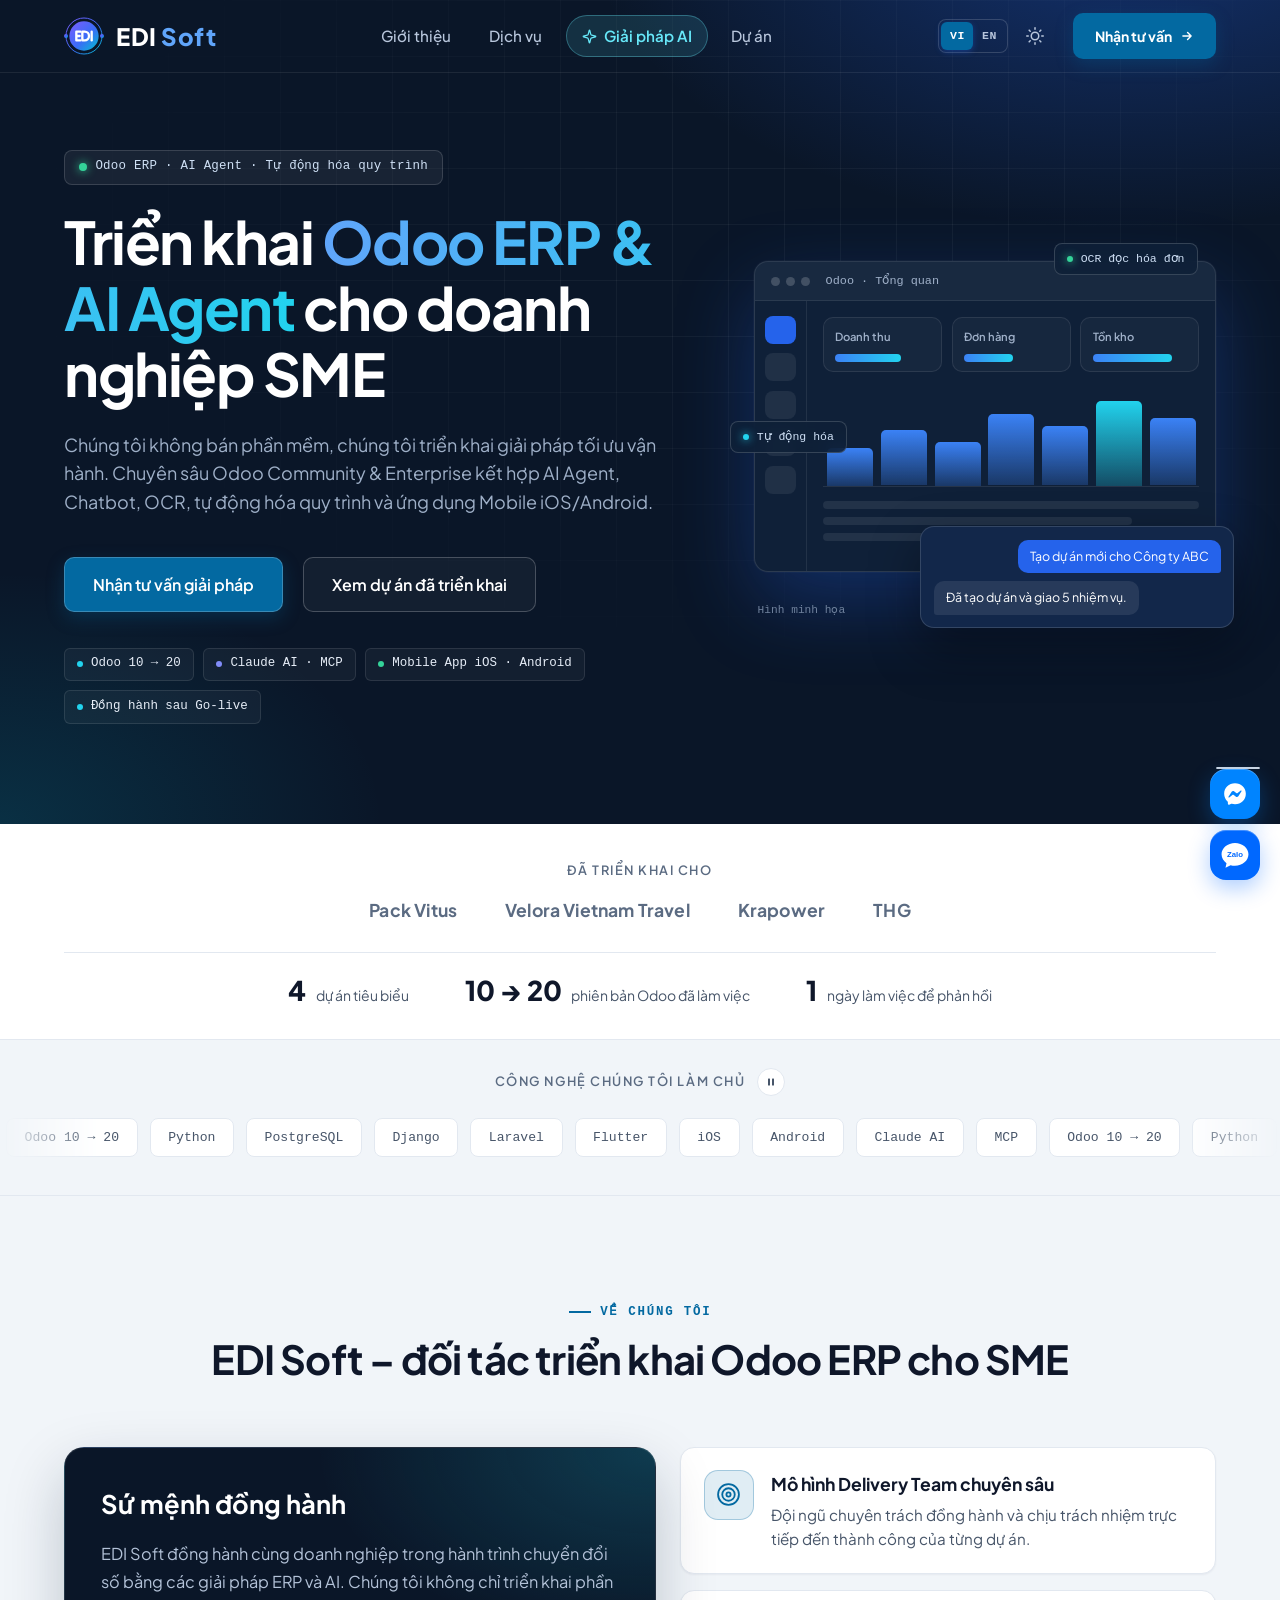
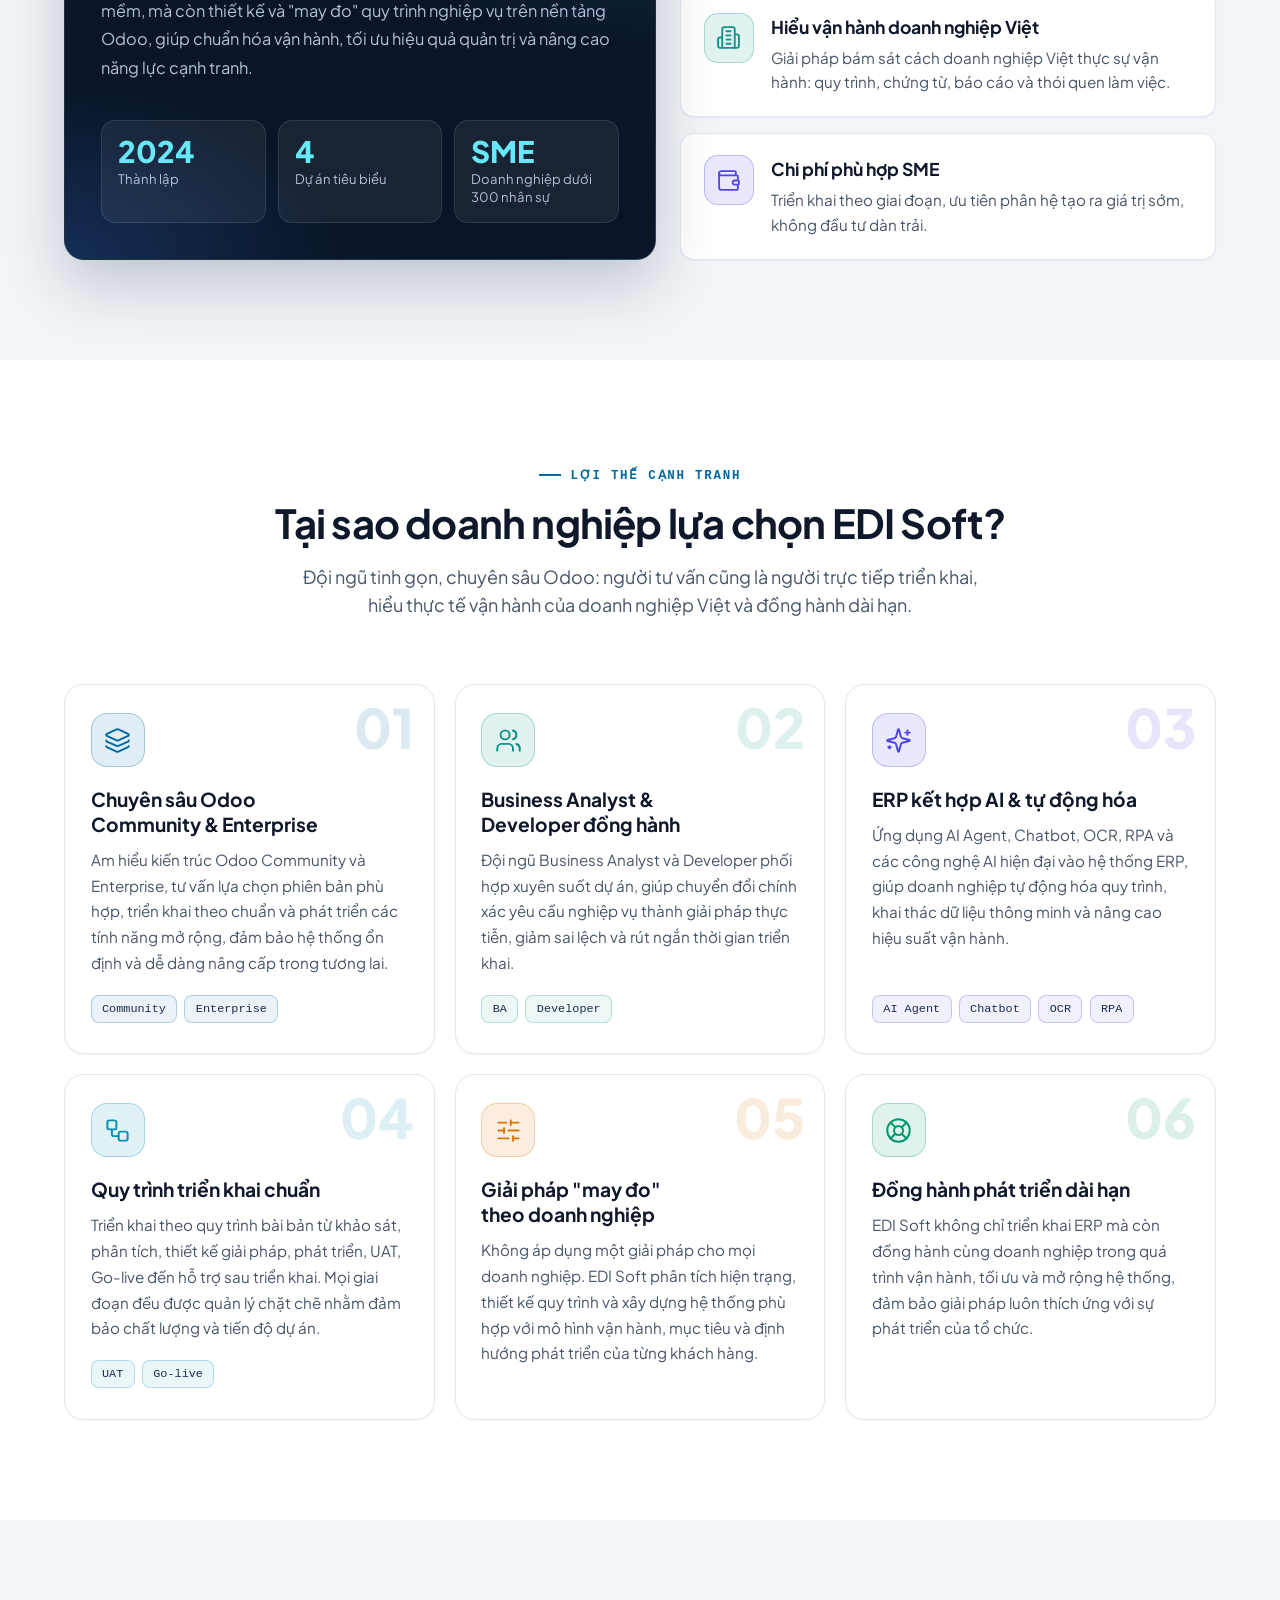
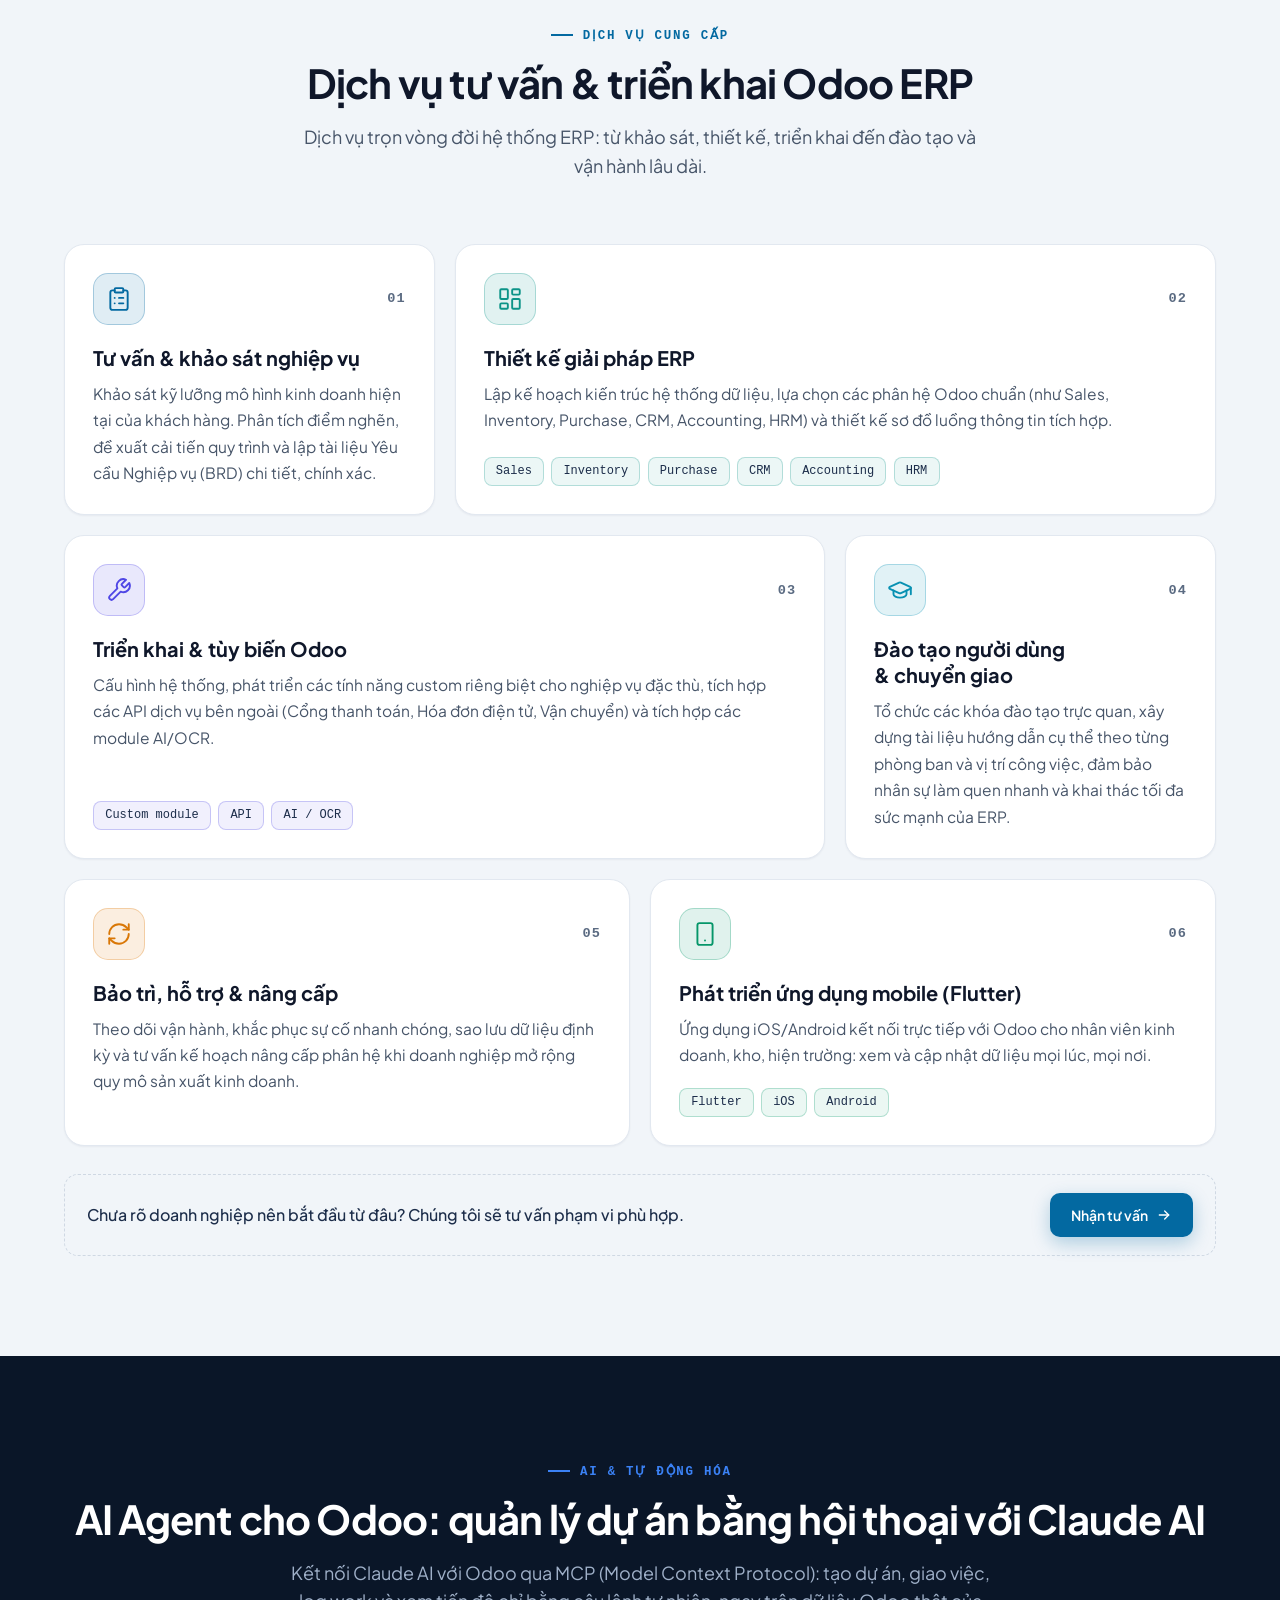
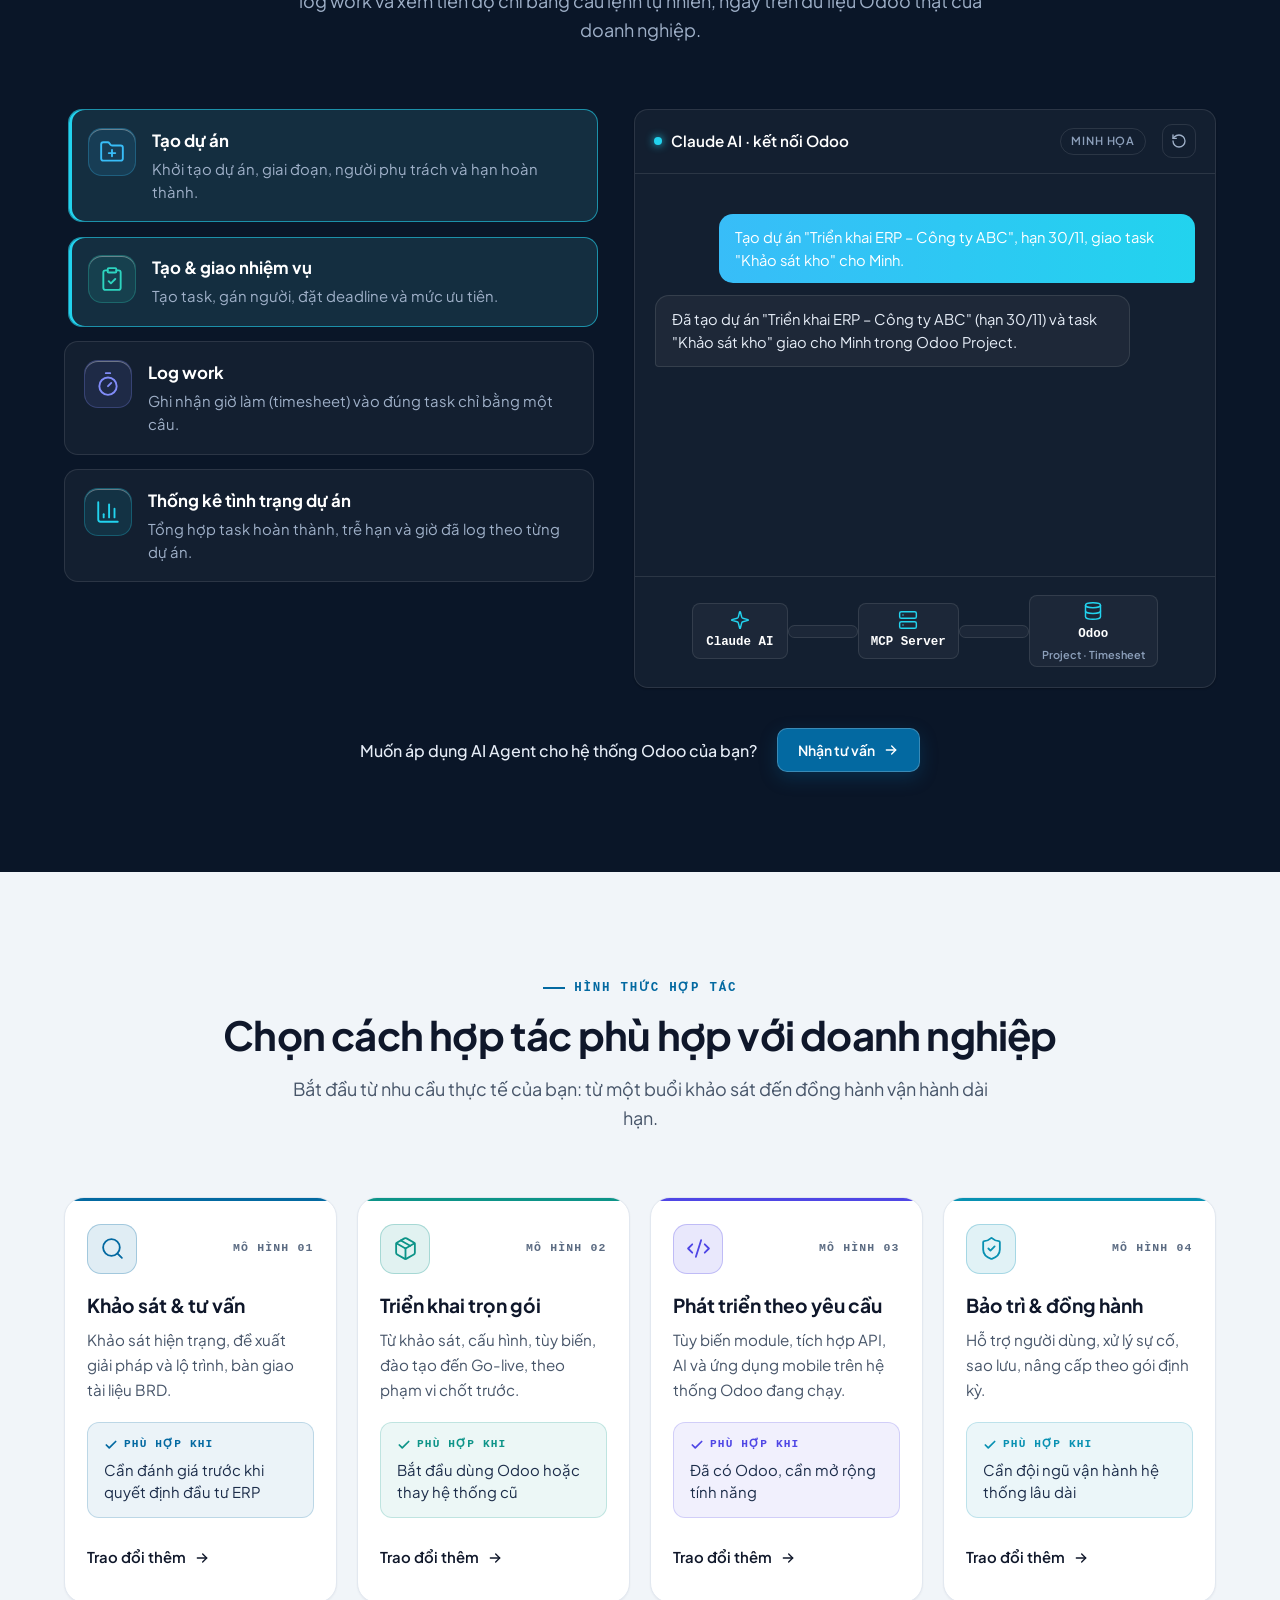
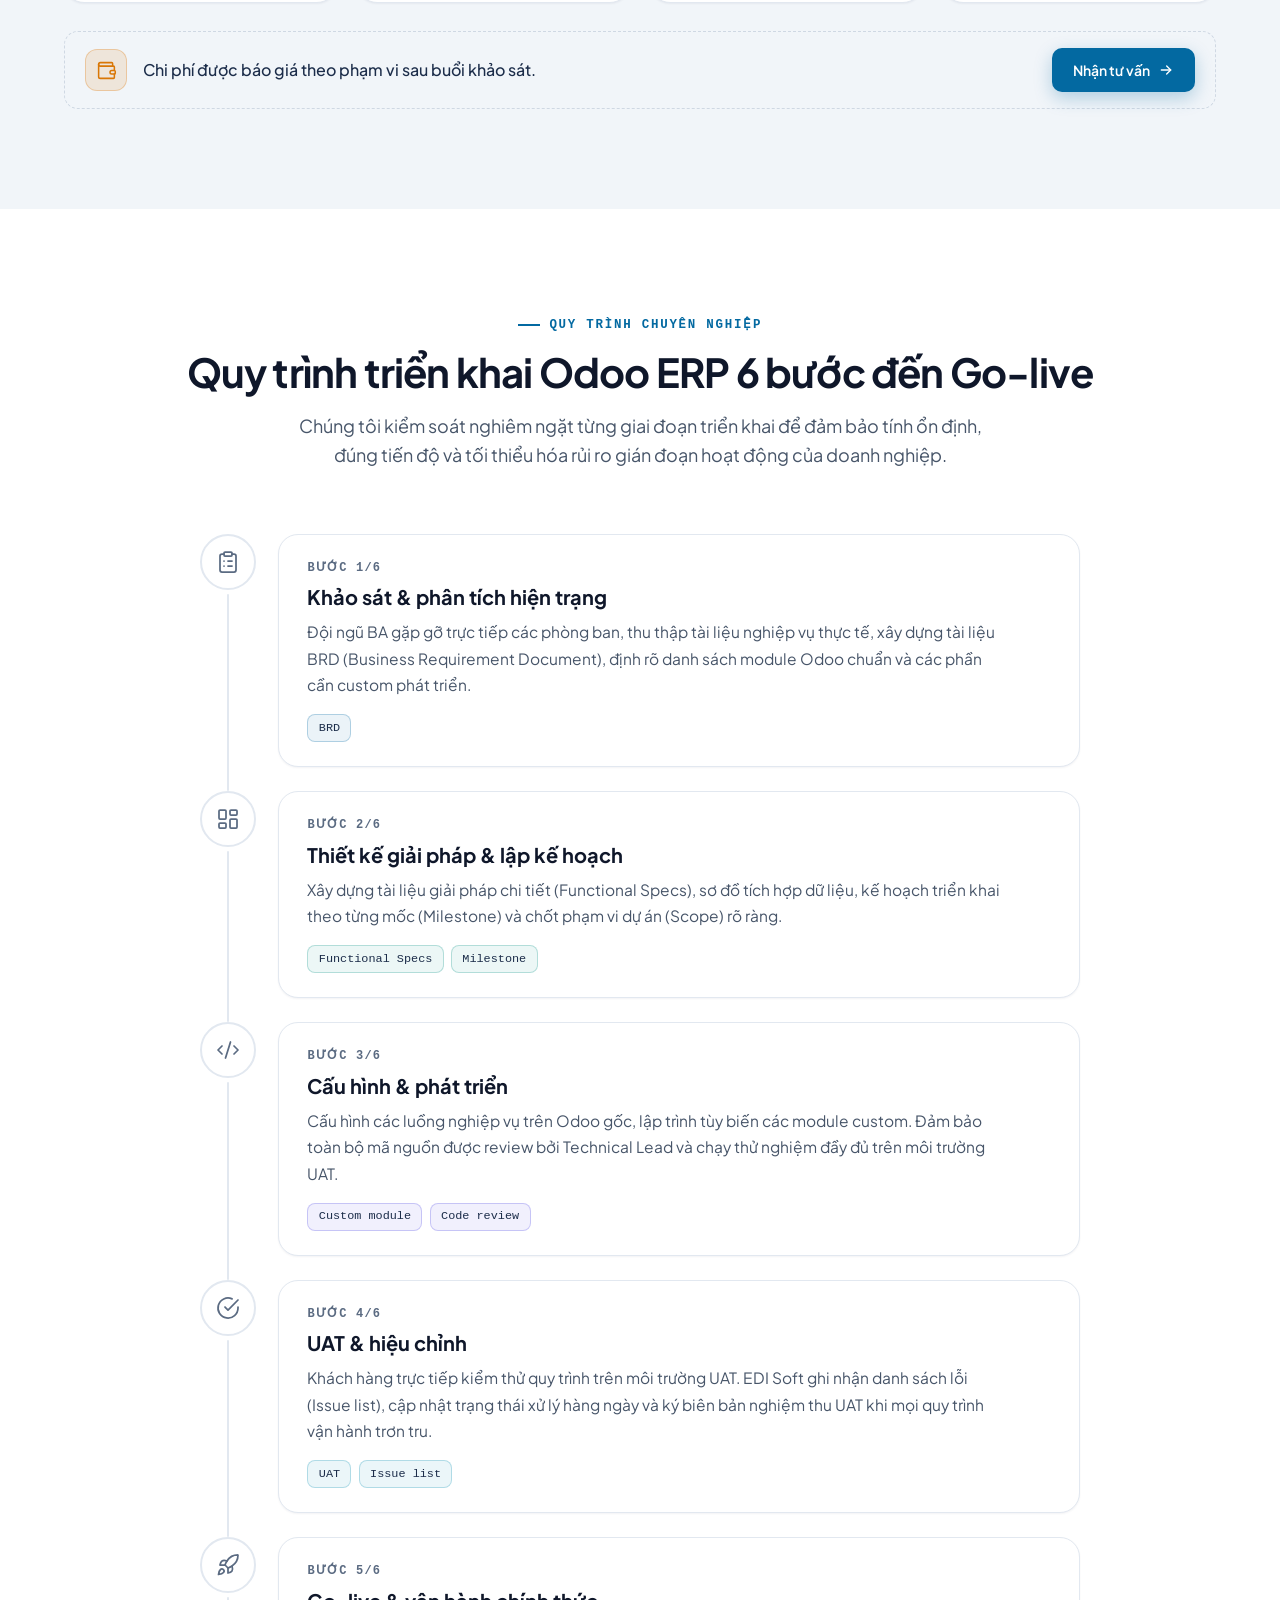
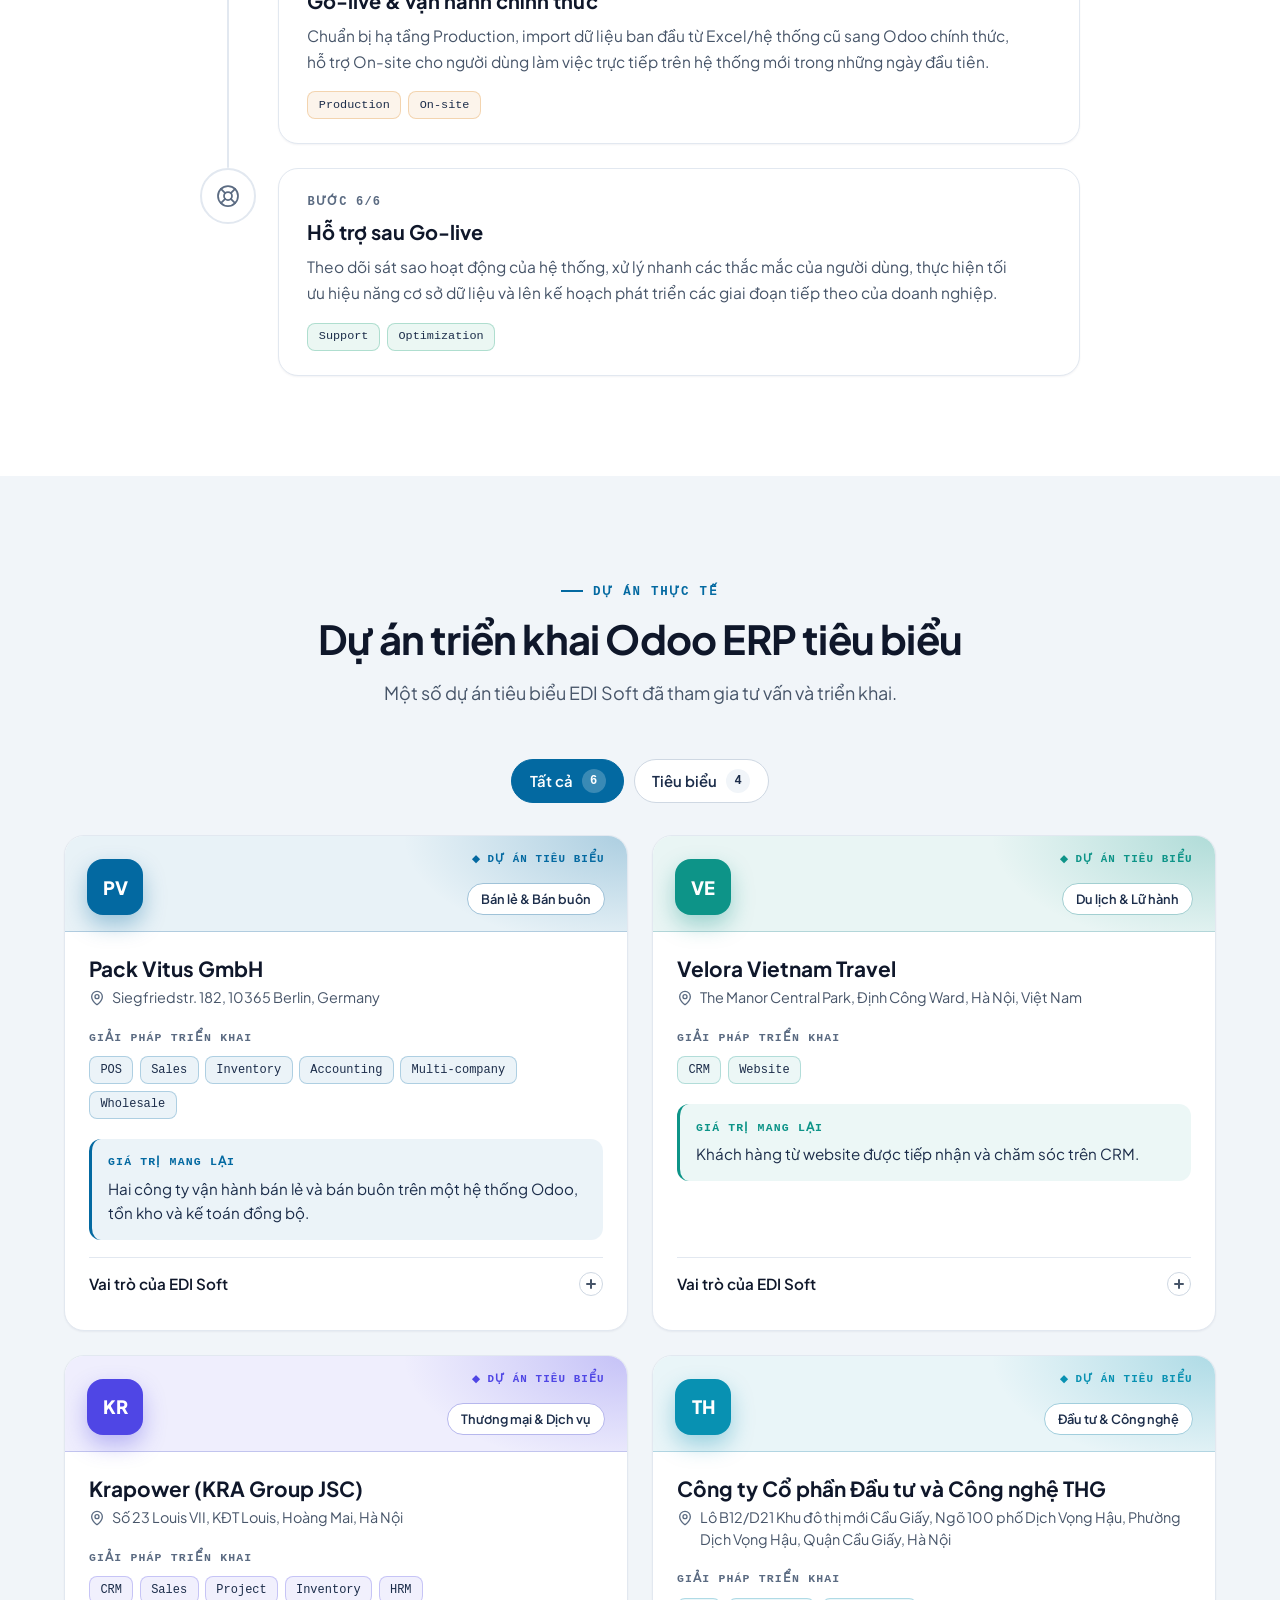
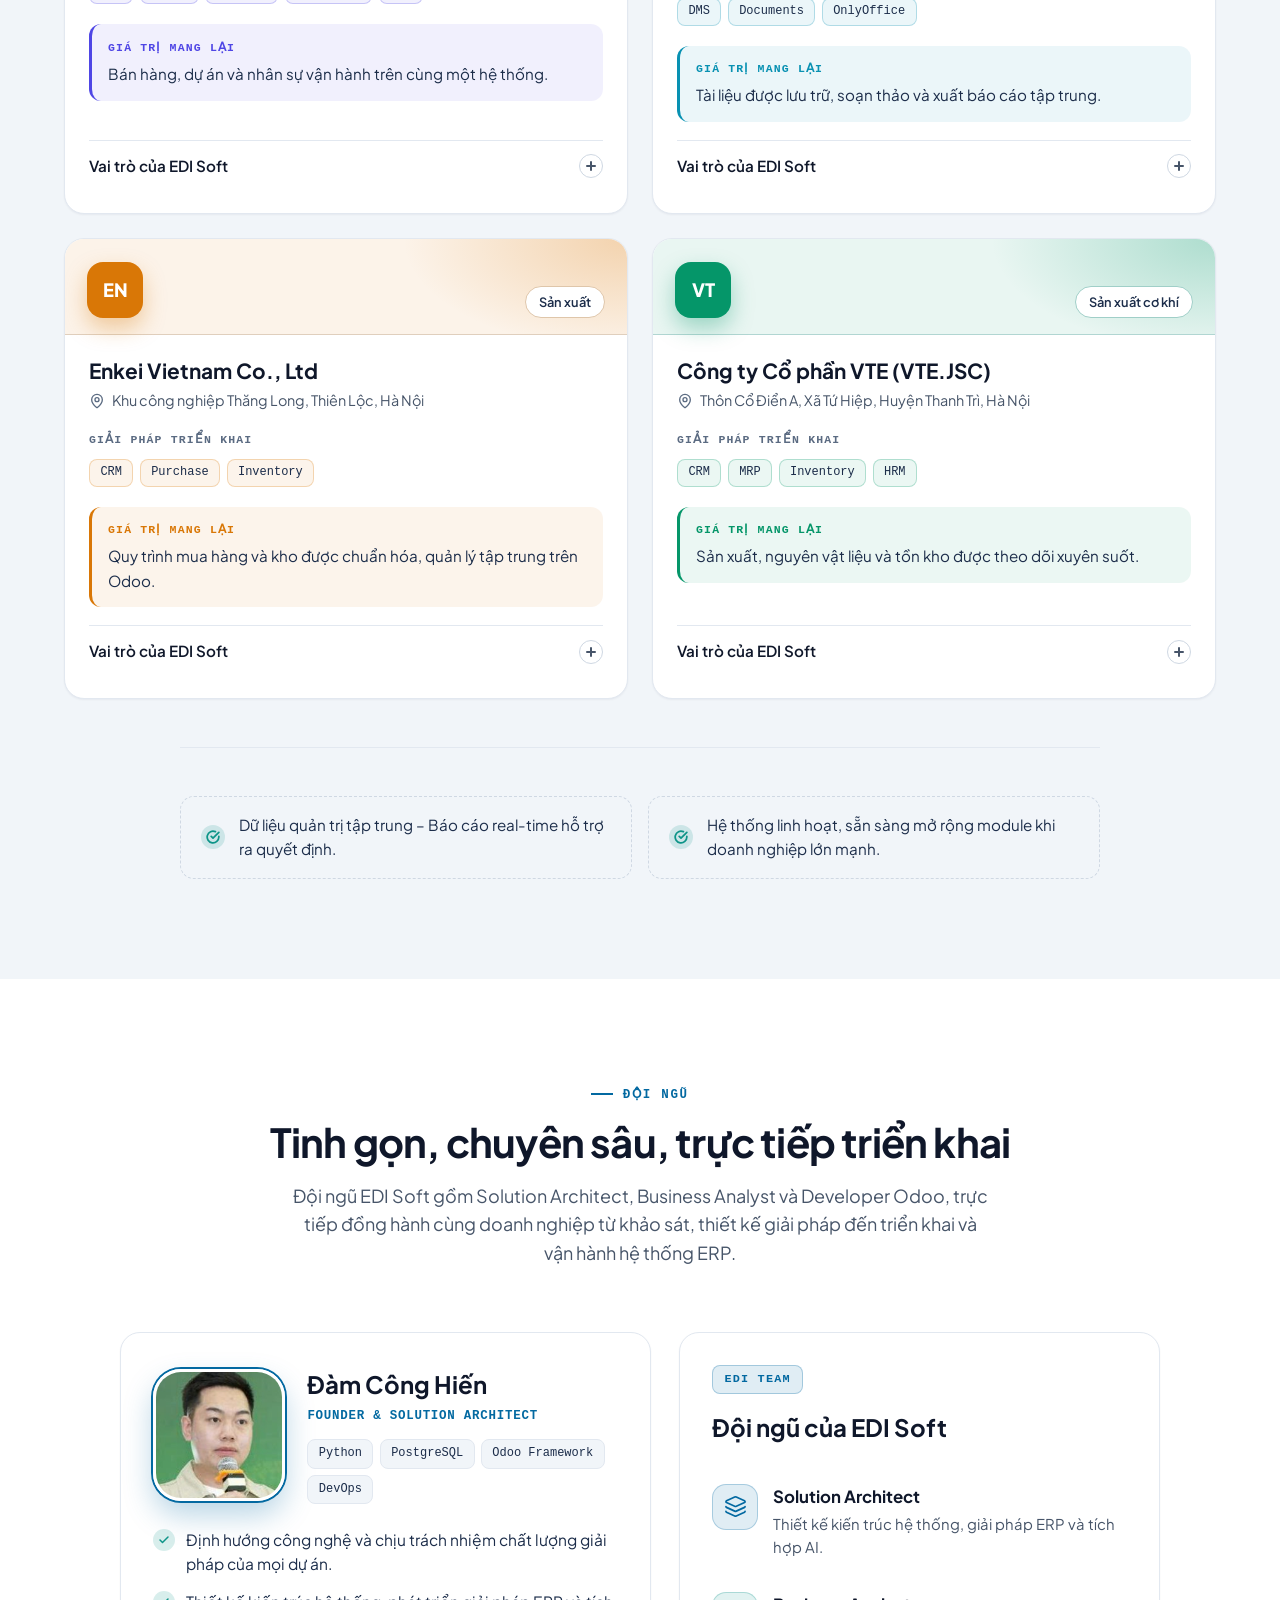
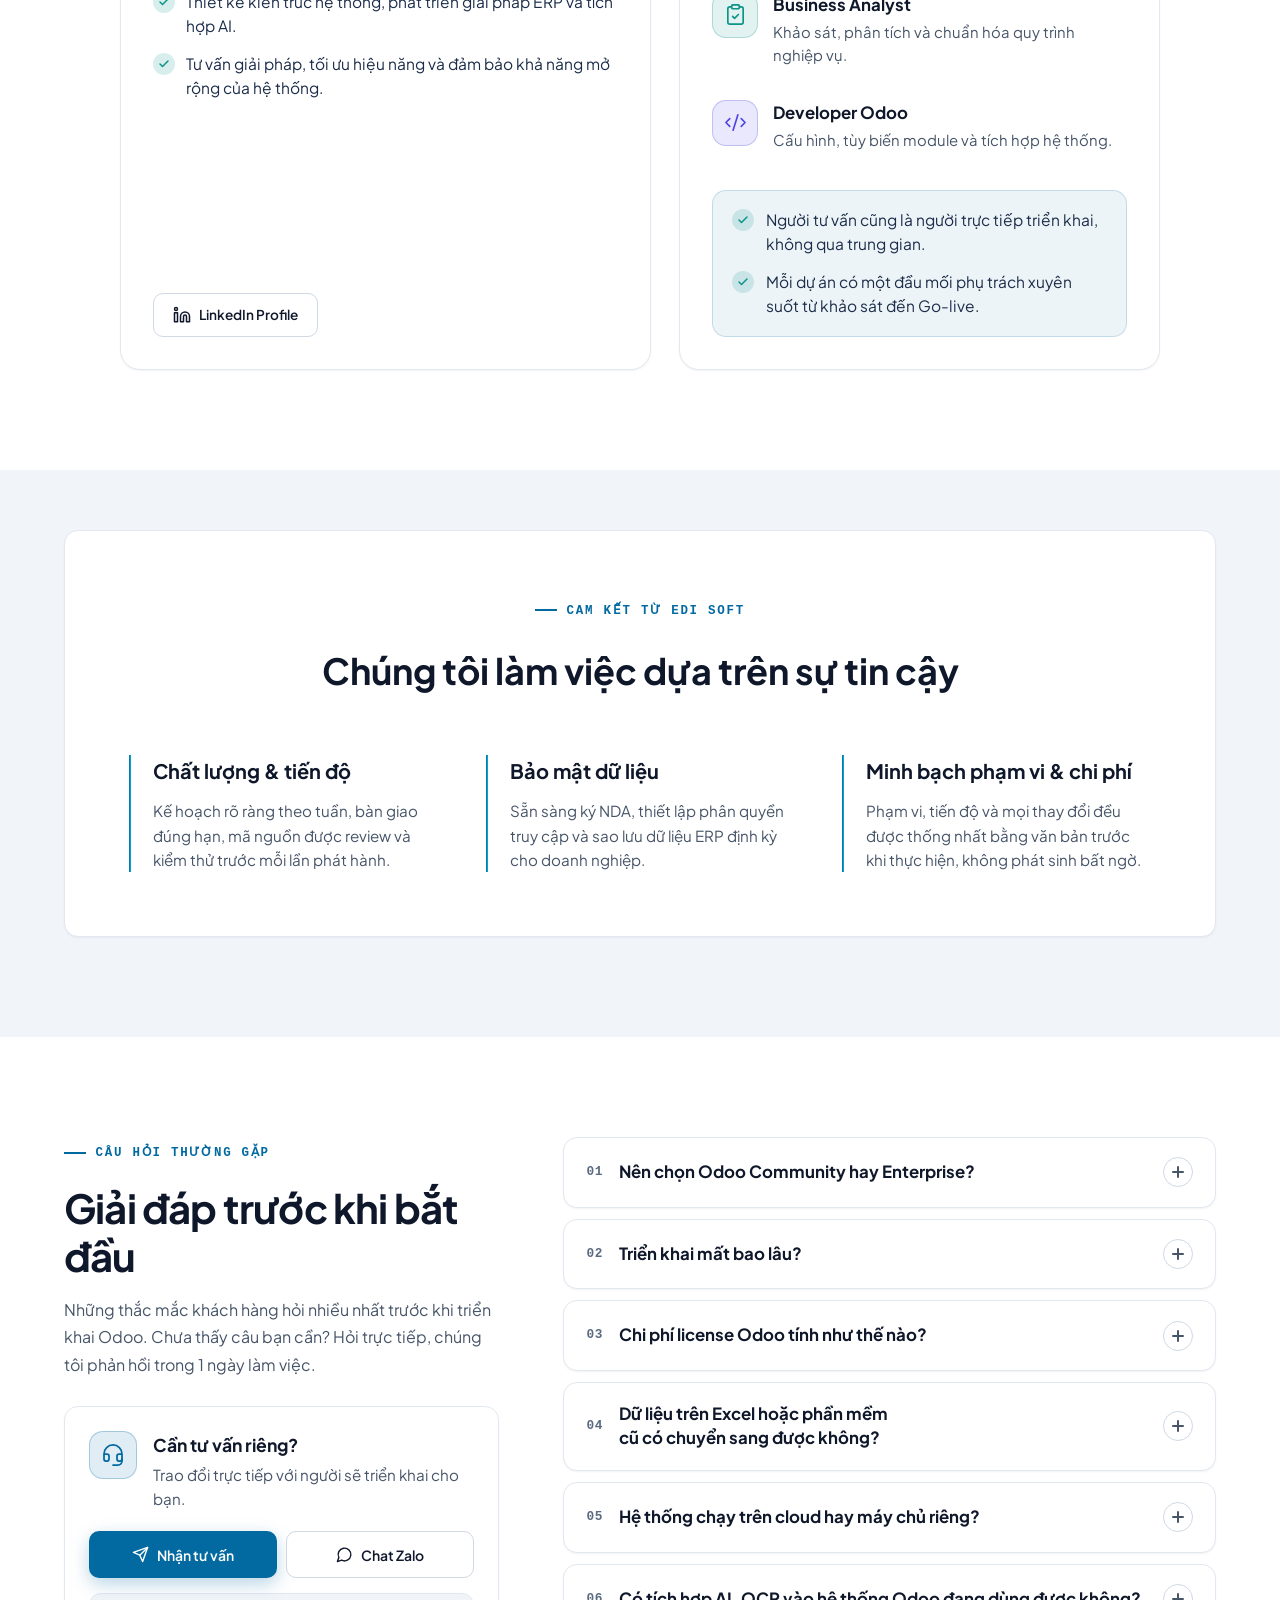
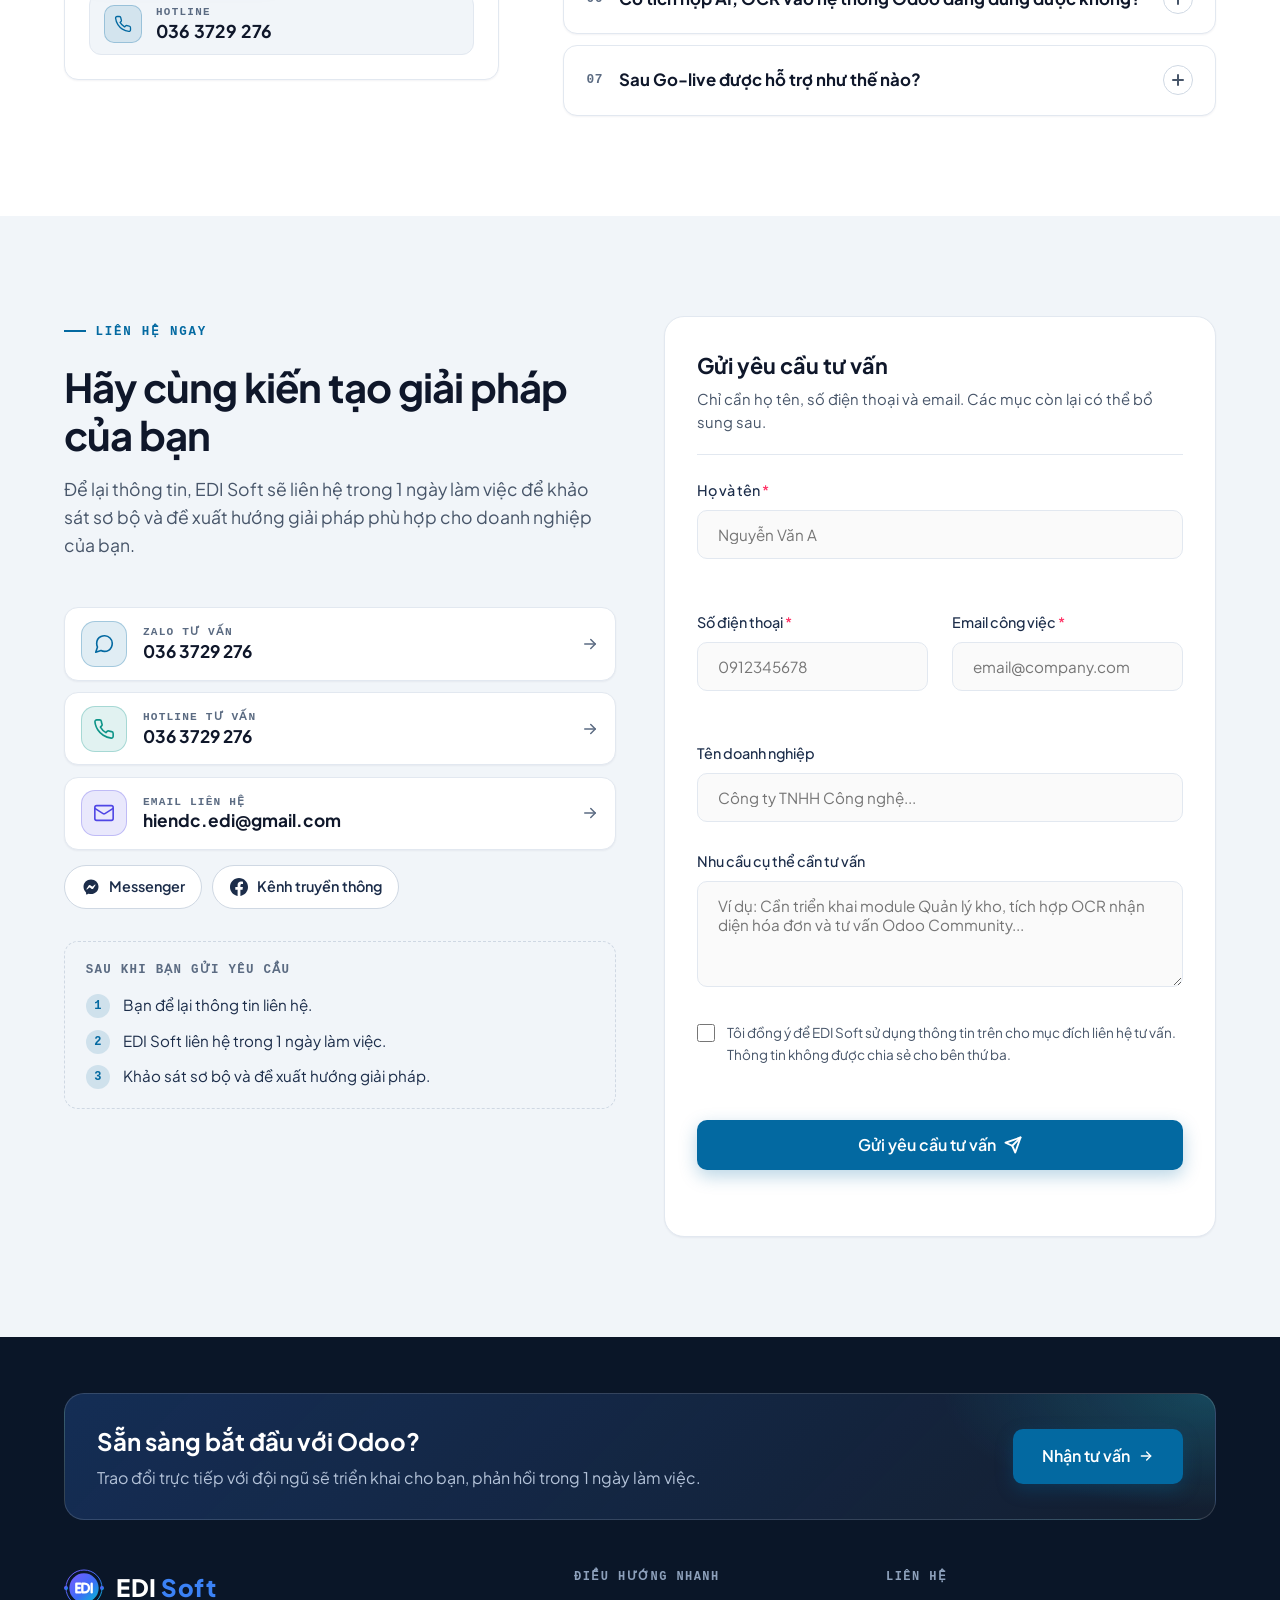
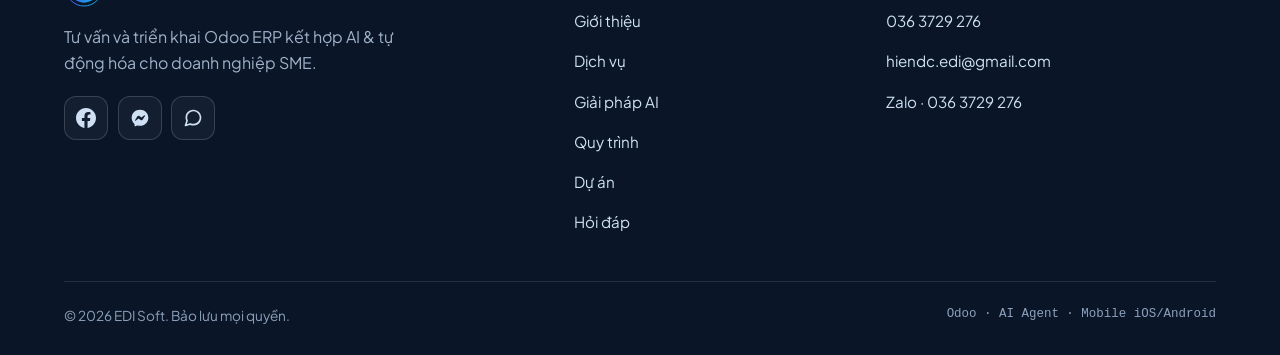
==== commit ef5e2a63: "feat(style): redesign services, process, AI, engagement, about, advantages, projects, contact, foote" ====
--- a/index.html
+++ b/index.html
@@ -464,55 +464,38 @@
           <span class="section-subtitle" data-i18n="about-subtitle">Về chúng tôi</span>
           <h2 class="section-title" data-i18n="about-title">EDI Soft – đối tác triển khai Odoo ERP cho SME</h2>
         </div>
-        <div class="about-grid">
-          <div class="about-info-card">
+        <div class="about-layout">
+          <div class="about-mission">
             <h3 class="about-card-title" data-i18n="about-card-title">Sứ mệnh đồng hành</h3>
-            <p class="about-card-text" data-i18n="about-card-text">
-              EDI Soft đồng hành cùng doanh nghiệp trong hành trình chuyển đổi số bằng các giải pháp ERP và AI. Chúng tôi không chỉ triển khai phần mềm, mà còn thiết kế và "may đo" quy trình nghiệp vụ trên nền tảng Odoo, giúp chuẩn hóa vận hành, tối ưu hiệu quả quản trị và nâng cao năng lực cạnh tranh.
-            </p>
-            <div class="about-stats">
-              <div class="stat-item">
-                <span class="stat-num text-gradient">2024</span>
-                <span class="stat-label" data-i18n="about-stat-1-label">Thành lập</span>
-              </div>
-              <div class="stat-item">
-                <span class="stat-num text-gradient" data-count="4">4</span>
-                <span class="stat-label" data-i18n="about-stat-2-label">Dự án tiêu biểu</span>
-              </div>
-              <div class="stat-item">
-                <span class="stat-num text-gradient">SME</span>
-                <span class="stat-label" data-i18n="about-stat-label">Doanh nghiệp dưới 300 nhân sự</span>
-              </div>
-            </div>
-          </div>
-          <div class="about-feature-list">
-            <div class="feature-item-mini">
-              <div class="feature-mini-icon">
-                <svg width="24" height="24" viewBox="0 0 24 24" fill="none" stroke="currentColor" stroke-width="2" stroke-linecap="round" stroke-linejoin="round" aria-hidden="true"><circle cx="12" cy="12" r="10"/><circle cx="12" cy="12" r="6"/><circle cx="12" cy="12" r="2"/></svg>
-              </div>
+            <p class="about-card-text" data-i18n="about-card-text">EDI Soft đồng hành cùng doanh nghiệp trong hành trình chuyển đổi số bằng các giải pháp ERP và AI. Chúng tôi không chỉ triển khai phần mềm, mà còn thiết kế và "may đo" quy trình nghiệp vụ trên nền tảng Odoo, giúp chuẩn hóa vận hành, tối ưu hiệu quả quản trị và nâng cao năng lực cạnh tranh.</p>
+            <ul class="about-facts">
+              <li><strong>2024</strong><span data-i18n="about-stat-1-label">Thành lập</span></li>
+              <li><strong data-count="4">4</strong><span data-i18n="about-stat-2-label">Dự án tiêu biểu</span></li>
+              <li><strong>SME</strong><span data-i18n="about-stat-label">Doanh nghiệp dưới 300 nhân sự</span></li>
+            </ul>
+          </div>
+          <div class="about-principles">
+            <article class="about-principle">
+              <span class="about-principle-icon"><svg viewBox="0 0 24 24" fill="none" stroke="currentColor" stroke-width="2" stroke-linecap="round" stroke-linejoin="round" aria-hidden="true"><circle cx="12" cy="12" r="10"/><circle cx="12" cy="12" r="6"/><circle cx="12" cy="12" r="2"/></svg></span>
               <div>
-                <h3 class="feature-mini-title" data-i18n="about-feature-1-title">Mô hình Delivery Team chuyên sâu</h3>
-                <p class="feature-mini-desc" data-i18n="about-feature-1-desc">Đội ngũ chuyên trách đồng hành và chịu trách nhiệm trực tiếp đến thành công của từng dự án.</p>
-              </div>
-            </div>
-            <div class="feature-item-mini">
-              <div class="feature-mini-icon">
-                <svg width="24" height="24" viewBox="0 0 24 24" fill="none" stroke="currentColor" stroke-width="2" stroke-linecap="round" stroke-linejoin="round" aria-hidden="true"><path d="M6 22V4a2 2 0 0 1 2-2h8a2 2 0 0 1 2 2v18Z"/><path d="M6 12H4a2 2 0 0 0-2 2v6a2 2 0 0 0 2 2h2"/><path d="M18 9h2a2 2 0 0 1 2 2v9a2 2 0 0 1-2 2h-2"/><path d="M10 6h4"/><path d="M10 10h4"/><path d="M10 14h4"/><path d="M10 18h4"/></svg>
-              </div>
+                <h3 class="about-principle-title" data-i18n="about-feature-1-title">Mô hình Delivery Team chuyên sâu</h3>
+                <p class="about-principle-desc" data-i18n="about-feature-1-desc">Đội ngũ chuyên trách đồng hành và chịu trách nhiệm trực tiếp đến thành công của từng dự án.</p>
+              </div>
+            </article>
+            <article class="about-principle">
+              <span class="about-principle-icon"><svg viewBox="0 0 24 24" fill="none" stroke="currentColor" stroke-width="2" stroke-linecap="round" stroke-linejoin="round" aria-hidden="true"><path d="M6 22V4a2 2 0 0 1 2-2h8a2 2 0 0 1 2 2v18Z"/><path d="M6 12H4a2 2 0 0 0-2 2v6a2 2 0 0 0 2 2h2"/><path d="M18 9h2a2 2 0 0 1 2 2v9a2 2 0 0 1-2 2h-2"/><path d="M10 6h4"/><path d="M10 10h4"/><path d="M10 14h4"/><path d="M10 18h4"/></svg></span>
               <div>
-                <h3 class="feature-mini-title" data-i18n="about-feature-2-title">Hiểu vận hành doanh nghiệp Việt</h3>
-                <p class="feature-mini-desc" data-i18n="about-feature-2-desc">Giải pháp bám sát cách doanh nghiệp Việt thực sự vận hành: quy trình, chứng từ, báo cáo và thói quen làm việc.</p>
-              </div>
-            </div>
-            <div class="feature-item-mini">
-              <div class="feature-mini-icon">
-                <svg width="24" height="24" viewBox="0 0 24 24" fill="none" stroke="currentColor" stroke-width="2" stroke-linecap="round" stroke-linejoin="round" aria-hidden="true"><path d="M19 7V4a1 1 0 0 0-1-1H5a2 2 0 0 0 0 4h15a1 1 0 0 1 1 1v4h-3a2 2 0 0 0 0 4h3a1 1 0 0 0 1-1v-2a1 1 0 0 0-1-1"/><path d="M3 5v14a2 2 0 0 0 2 2h15a1 1 0 0 0 1-1v-4"/></svg>
-              </div>
+                <h3 class="about-principle-title" data-i18n="about-feature-2-title">Hiểu vận hành doanh nghiệp Việt</h3>
+                <p class="about-principle-desc" data-i18n="about-feature-2-desc">Giải pháp bám sát cách doanh nghiệp Việt thực sự vận hành: quy trình, chứng từ, báo cáo và thói quen làm việc.</p>
+              </div>
+            </article>
+            <article class="about-principle">
+              <span class="about-principle-icon"><svg viewBox="0 0 24 24" fill="none" stroke="currentColor" stroke-width="2" stroke-linecap="round" stroke-linejoin="round" aria-hidden="true"><path d="M19 7V4a1 1 0 0 0-1-1H5a2 2 0 0 0 0 4h15a1 1 0 0 1 1 1v4h-3a2 2 0 0 0 0 4h3a1 1 0 0 0 1-1v-2a1 1 0 0 0-1-1"/><path d="M3 5v14a2 2 0 0 0 2 2h15a1 1 0 0 0 1-1v-4"/></svg></span>
               <div>
-                <h3 class="feature-mini-title" data-i18n="about-feature-3-title">Chi phí phù hợp SME</h3>
-                <p class="feature-mini-desc" data-i18n="about-feature-3-desc">Triển khai theo giai đoạn, ưu tiên phân hệ tạo ra giá trị sớm, không đầu tư dàn trải.</p>
-              </div>
-            </div>
+                <h3 class="about-principle-title" data-i18n="about-feature-3-title">Chi phí phù hợp SME</h3>
+                <p class="about-principle-desc" data-i18n="about-feature-3-desc">Triển khai theo giai đoạn, ưu tiên phân hệ tạo ra giá trị sớm, không đầu tư dàn trải.</p>
+              </div>
+            </article>
           </div>
         </div>
       </div>
@@ -526,55 +509,47 @@
           <h2 class="section-title" data-i18n="strengths-title">Tại sao doanh nghiệp lựa chọn EDI Soft?</h2>
           <p class="section-desc" data-i18n="strengths-desc">Đội ngũ tinh gọn, chuyên sâu Odoo: người tư vấn cũng là người trực tiếp triển khai, hiểu thực tế vận hành của doanh nghiệp Việt và đồng hành dài hạn.</p>
         </div>
-        <div class="strengths-grid">
-          <!-- Card 1 -->
-          <div class="strength-card glass-card">
-            <div class="strength-icon-container">
-              <svg width="32" height="32" viewBox="0 0 24 24" fill="none" stroke="currentColor" stroke-width="2" stroke-linecap="round" stroke-linejoin="round" aria-hidden="true"><path d="M12.83 2.18a2 2 0 0 0-1.66 0L2.6 6.08a1 1 0 0 0 0 1.83l8.58 3.91a2 2 0 0 0 1.66 0l8.58-3.9a1 1 0 0 0 0-1.83z"/><path d="M2 12a1 1 0 0 0 .58.91l8.6 3.91a2 2 0 0 0 1.65 0l8.58-3.9A1 1 0 0 0 22 12"/><path d="M2 17a1 1 0 0 0 .58.91l8.6 3.91a2 2 0 0 0 1.65 0l8.58-3.9A1 1 0 0 0 22 17"/></svg>
-            </div>
-            <h3 class="strength-card-title" data-i18n="strength-1-title">Chuyên sâu Odoo Community & Enterprise</h3>
-            <p class="strength-card-text" data-i18n="strength-1-text">Am hiểu kiến trúc Odoo Community và Enterprise, tư vấn lựa chọn phiên bản phù hợp, triển khai theo chuẩn và phát triển các tính năng mở rộng, đảm bảo hệ thống ổn định và dễ dàng nâng cấp trong tương lai.</p>
-          </div>
-          <!-- Card 2 -->
-          <div class="strength-card glass-card">
-            <div class="strength-icon-container">
-              <svg width="32" height="32" viewBox="0 0 24 24" fill="none" stroke="url(#purple-grad)" stroke-width="2" stroke-linecap="round" stroke-linejoin="round" aria-hidden="true"><path d="M16 21v-2a4 4 0 0 0-4-4H6a4 4 0 0 0-4 4v2"/><path d="M16 3.128a4 4 0 0 1 0 7.744"/><path d="M22 21v-2a4 4 0 0 0-3-3.87"/><circle cx="9" cy="7" r="4"/></svg>
-            </div>
-            <h3 class="strength-card-title" data-i18n="strength-2-title">Business Analyst &amp; Developer đồng hành</h3>
-            <p class="strength-card-text" data-i18n="strength-2-text">Đội ngũ Business Analyst và Developer phối hợp xuyên suốt dự án, giúp chuyển đổi chính xác yêu cầu nghiệp vụ thành giải pháp thực tiễn, giảm sai lệch và rút ngắn thời gian triển khai.</p>
-          </div>
-          <!-- Card 3 -->
-          <div class="strength-card glass-card">
-            <div class="strength-icon-container">
-              <svg width="32" height="32" viewBox="0 0 24 24" fill="none" stroke="url(#teal-grad)" stroke-width="2" stroke-linecap="round" stroke-linejoin="round" aria-hidden="true"><path d="M9.937 15.5A2 2 0 0 0 8.5 14.063l-6.135-1.582a.5.5 0 0 1 0-.962L8.5 9.936A2 2 0 0 0 9.937 8.5l1.582-6.135a.5.5 0 0 1 .963 0L14.063 8.5A2 2 0 0 0 15.5 9.937l6.135 1.581a.5.5 0 0 1 0 .964L15.5 14.063a2 2 0 0 0-1.437 1.437l-1.582 6.135a.5.5 0 0 1-.963 0z"/><path d="M20 3v4"/><path d="M22 5h-4"/><path d="M4 17v2"/><path d="M5 18H3"/></svg>
-            </div>
-            <h3 class="strength-card-title" data-i18n="strength-3-title">ERP kết hợp AI &amp; tự động hóa</h3>
-            <p class="strength-card-text" data-i18n="strength-3-text">Ứng dụng AI Agent, Chatbot, OCR, RPA và các công nghệ AI hiện đại vào hệ thống ERP, giúp doanh nghiệp tự động hóa quy trình, khai thác dữ liệu thông minh và nâng cao hiệu suất vận hành.</p>
-          </div>
-          <!-- Card 4 -->
-          <div class="strength-card glass-card">
-            <div class="strength-icon-container">
-              <svg width="32" height="32" viewBox="0 0 24 24" fill="none" stroke="currentColor" stroke-width="2" stroke-linecap="round" stroke-linejoin="round" aria-hidden="true"><rect width="8" height="8" x="3" y="3" rx="2"/><path d="M7 11v4a2 2 0 0 0 2 2h4"/><rect width="8" height="8" x="13" y="13" rx="2"/></svg>
-            </div>
-            <h3 class="strength-card-title" data-i18n="strength-4-title">Quy trình triển khai chuẩn</h3>
-            <p class="strength-card-text" data-i18n="strength-4-text">Triển khai theo quy trình bài bản từ khảo sát, phân tích, thiết kế giải pháp, phát triển, UAT, Go-live đến hỗ trợ sau triển khai. Mọi giai đoạn đều được quản lý chặt chẽ nhằm đảm bảo chất lượng và tiến độ dự án.</p>
-          </div>
-          <!-- Card 5 -->
-          <div class="strength-card glass-card">
-            <div class="strength-icon-container">
-              <svg width="32" height="32" viewBox="0 0 24 24" fill="none" stroke="url(#purple-grad)" stroke-width="2" stroke-linecap="round" stroke-linejoin="round" aria-hidden="true"><path d="M10 5H3"/><path d="M12 19H3"/><path d="M14 3v4"/><path d="M16 17v4"/><path d="M21 12h-9"/><path d="M21 19h-5"/><path d="M21 5h-7"/><path d="M8 10v4"/><path d="M8 12H3"/></svg>
-            </div>
-            <h3 class="strength-card-title" data-i18n="strength-5-title">Giải pháp "may đo" theo doanh nghiệp</h3>
-            <p class="strength-card-text" data-i18n="strength-5-text">Không áp dụng một giải pháp cho mọi doanh nghiệp. EDI Soft phân tích hiện trạng, thiết kế quy trình và xây dựng hệ thống phù hợp với mô hình vận hành, mục tiêu và định hướng phát triển của từng khách hàng.</p>
-          </div>
-          <!-- Card 6 -->
-          <div class="strength-card glass-card">
-            <div class="strength-icon-container">
-              <svg width="32" height="32" viewBox="0 0 24 24" fill="none" stroke="url(#teal-grad)" stroke-width="2" stroke-linecap="round" stroke-linejoin="round" aria-hidden="true"><circle cx="12" cy="12" r="10"/><path d="m4.93 4.93 4.24 4.24"/><path d="m14.83 9.17 4.24-4.24"/><path d="m14.83 14.83 4.24 4.24"/><path d="m9.17 14.83-4.24 4.24"/><circle cx="12" cy="12" r="4"/></svg>
-            </div>
-            <h3 class="strength-card-title" data-i18n="strength-6-title">Đồng hành phát triển dài hạn</h3>
-            <p class="strength-card-text" data-i18n="strength-6-text">EDI Soft không chỉ triển khai ERP mà còn đồng hành cùng doanh nghiệp trong quá trình vận hành, tối ưu và mở rộng hệ thống, đảm bảo giải pháp luôn thích ứng với sự phát triển của tổ chức.</p>
-          </div>
+        <div class="adv-grid">
+          <article class="adv-card">
+            <span class="adv-num" aria-hidden="true">01</span>
+            <span class="adv-icon"><svg viewBox="0 0 24 24" fill="none" stroke="currentColor" stroke-width="2" stroke-linecap="round" stroke-linejoin="round" aria-hidden="true"><path d="M12.83 2.18a2 2 0 0 0-1.66 0L2.6 6.08a1 1 0 0 0 0 1.83l8.58 3.91a2 2 0 0 0 1.66 0l8.58-3.9a1 1 0 0 0 0-1.83z"/><path d="M2 12a1 1 0 0 0 .58.91l8.6 3.91a2 2 0 0 0 1.65 0l8.58-3.9A1 1 0 0 0 22 12"/><path d="M2 17a1 1 0 0 0 .58.91l8.6 3.91a2 2 0 0 0 1.65 0l8.58-3.9A1 1 0 0 0 22 17"/></svg></span>
+            <h3 class="adv-title" data-i18n="strength-1-title">Chuyên sâu Odoo Community & Enterprise</h3>
+            <p class="adv-text" data-i18n="strength-1-text">Am hiểu kiến trúc Odoo Community và Enterprise, tư vấn lựa chọn phiên bản phù hợp, triển khai theo chuẩn và phát triển các tính năng mở rộng, đảm bảo hệ thống ổn định và dễ dàng nâng cấp trong tương lai.</p>
+              <ul class="adv-chips"><li>Community</li><li>Enterprise</li></ul>
+          </article>
+          <article class="adv-card">
+            <span class="adv-num" aria-hidden="true">02</span>
+            <span class="adv-icon"><svg viewBox="0 0 24 24" fill="none" stroke="currentColor" stroke-width="2" stroke-linecap="round" stroke-linejoin="round" aria-hidden="true"><path d="M16 21v-2a4 4 0 0 0-4-4H6a4 4 0 0 0-4 4v2"/><path d="M16 3.128a4 4 0 0 1 0 7.744"/><path d="M22 21v-2a4 4 0 0 0-3-3.87"/><circle cx="9" cy="7" r="4"/></svg></span>
+            <h3 class="adv-title" data-i18n="strength-2-title">Business Analyst &amp; Developer đồng hành</h3>
+            <p class="adv-text" data-i18n="strength-2-text">Đội ngũ Business Analyst và Developer phối hợp xuyên suốt dự án, giúp chuyển đổi chính xác yêu cầu nghiệp vụ thành giải pháp thực tiễn, giảm sai lệch và rút ngắn thời gian triển khai.</p>
+              <ul class="adv-chips"><li>BA</li><li>Developer</li></ul>
+          </article>
+          <article class="adv-card">
+            <span class="adv-num" aria-hidden="true">03</span>
+            <span class="adv-icon"><svg viewBox="0 0 24 24" fill="none" stroke="currentColor" stroke-width="2" stroke-linecap="round" stroke-linejoin="round" aria-hidden="true"><path d="M9.937 15.5A2 2 0 0 0 8.5 14.063l-6.135-1.582a.5.5 0 0 1 0-.962L8.5 9.936A2 2 0 0 0 9.937 8.5l1.582-6.135a.5.5 0 0 1 .963 0L14.063 8.5A2 2 0 0 0 15.5 9.937l6.135 1.581a.5.5 0 0 1 0 .964L15.5 14.063a2 2 0 0 0-1.437 1.437l-1.582 6.135a.5.5 0 0 1-.963 0z"/><path d="M20 3v4"/><path d="M22 5h-4"/><path d="M4 17v2"/><path d="M5 18H3"/></svg></span>
+            <h3 class="adv-title" data-i18n="strength-3-title">ERP kết hợp AI &amp; tự động hóa</h3>
+            <p class="adv-text" data-i18n="strength-3-text">Ứng dụng AI Agent, Chatbot, OCR, RPA và các công nghệ AI hiện đại vào hệ thống ERP, giúp doanh nghiệp tự động hóa quy trình, khai thác dữ liệu thông minh và nâng cao hiệu suất vận hành.</p>
+              <ul class="adv-chips"><li>AI Agent</li><li>Chatbot</li><li>OCR</li><li>RPA</li></ul>
+          </article>
+          <article class="adv-card">
+            <span class="adv-num" aria-hidden="true">04</span>
+            <span class="adv-icon"><svg viewBox="0 0 24 24" fill="none" stroke="currentColor" stroke-width="2" stroke-linecap="round" stroke-linejoin="round" aria-hidden="true"><rect width="8" height="8" x="3" y="3" rx="2"/><path d="M7 11v4a2 2 0 0 0 2 2h4"/><rect width="8" height="8" x="13" y="13" rx="2"/></svg></span>
+            <h3 class="adv-title" data-i18n="strength-4-title">Quy trình triển khai chuẩn</h3>
+            <p class="adv-text" data-i18n="strength-4-text">Triển khai theo quy trình bài bản từ khảo sát, phân tích, thiết kế giải pháp, phát triển, UAT, Go-live đến hỗ trợ sau triển khai. Mọi giai đoạn đều được quản lý chặt chẽ nhằm đảm bảo chất lượng và tiến độ dự án.</p>
+              <ul class="adv-chips"><li>UAT</li><li>Go-live</li></ul>
+          </article>
+          <article class="adv-card">
+            <span class="adv-num" aria-hidden="true">05</span>
+            <span class="adv-icon"><svg viewBox="0 0 24 24" fill="none" stroke="currentColor" stroke-width="2" stroke-linecap="round" stroke-linejoin="round" aria-hidden="true"><path d="M10 5H3"/><path d="M12 19H3"/><path d="M14 3v4"/><path d="M16 17v4"/><path d="M21 12h-9"/><path d="M21 19h-5"/><path d="M21 5h-7"/><path d="M8 10v4"/><path d="M8 12H3"/></svg></span>
+            <h3 class="adv-title" data-i18n="strength-5-title">Giải pháp "may đo" theo doanh nghiệp</h3>
+            <p class="adv-text" data-i18n="strength-5-text">Không áp dụng một giải pháp cho mọi doanh nghiệp. EDI Soft phân tích hiện trạng, thiết kế quy trình và xây dựng hệ thống phù hợp với mô hình vận hành, mục tiêu và định hướng phát triển của từng khách hàng.</p>
+          </article>
+          <article class="adv-card">
+            <span class="adv-num" aria-hidden="true">06</span>
+            <span class="adv-icon"><svg viewBox="0 0 24 24" fill="none" stroke="currentColor" stroke-width="2" stroke-linecap="round" stroke-linejoin="round" aria-hidden="true"><circle cx="12" cy="12" r="10"/><path d="m4.93 4.93 4.24 4.24"/><path d="m14.83 9.17 4.24-4.24"/><path d="m14.83 14.83 4.24 4.24"/><path d="m9.17 14.83-4.24 4.24"/><circle cx="12" cy="12" r="4"/></svg></span>
+            <h3 class="adv-title" data-i18n="strength-6-title">Đồng hành phát triển dài hạn</h3>
+            <p class="adv-text" data-i18n="strength-6-text">EDI Soft không chỉ triển khai ERP mà còn đồng hành cùng doanh nghiệp trong quá trình vận hành, tối ưu và mở rộng hệ thống, đảm bảo giải pháp luôn thích ứng với sự phát triển của tổ chức.</p>
+          </article>
         </div>
       </div>
       <!-- SVG Gradients definitions for icons -->
@@ -604,55 +579,62 @@
           <h2 class="section-title" data-i18n="services-title">Dịch vụ tư vấn &amp; triển khai Odoo ERP</h2>
           <p class="section-desc" data-i18n="services-desc">Dịch vụ trọn vòng đời hệ thống ERP: từ khảo sát, thiết kế, triển khai đến đào tạo và vận hành lâu dài.</p>
         </div>
-        <div class="services-list">
-          <!-- Dịch vụ 1 -->
-          <div class="service-item">
-            <div class="service-number">01</div>
-            <div class="service-body">
-              <h3 class="service-title" data-i18n="service-1-title">Tư vấn & khảo sát nghiệp vụ</h3>
-              <p class="service-desc-text" data-i18n="service-1-text">Khảo sát kỹ lưỡng mô hình kinh doanh hiện tại của khách hàng. Phân tích điểm nghẽn, đề xuất cải tiến quy trình và lập tài liệu Yêu cầu Nghiệp vụ (BRD) chi tiết, chính xác.</p>
-            </div>
-          </div>
-          <!-- Dịch vụ 2 -->
-          <div class="service-item">
-            <div class="service-number">02</div>
-            <div class="service-body">
-              <h3 class="service-title" data-i18n="service-2-title">Thiết kế giải pháp ERP</h3>
-              <p class="service-desc-text" data-i18n="service-2-text">Lập kế hoạch kiến trúc hệ thống dữ liệu, lựa chọn các phân hệ Odoo chuẩn (như Sales, Inventory, Purchase, CRM, Accounting, HRM) và thiết kế sơ đồ luồng thông tin tích hợp.</p>
-            </div>
-          </div>
-          <!-- Dịch vụ 3 -->
-          <div class="service-item">
-            <div class="service-number">03</div>
-            <div class="service-body">
-              <h3 class="service-title" data-i18n="service-3-title">Triển khai & tùy biến Odoo</h3>
-              <p class="service-desc-text" data-i18n="service-3-text">Cấu hình hệ thống, phát triển các tính năng custom riêng biệt cho nghiệp vụ đặc thù, tích hợp các API dịch vụ bên ngoài (Cổng thanh toán, Hóa đơn điện tử, Vận chuyển) và tích hợp các module AI/OCR.</p>
-            </div>
-          </div>
-          <!-- Dịch vụ 4 -->
-          <div class="service-item">
-            <div class="service-number">04</div>
-            <div class="service-body">
-              <h3 class="service-title" data-i18n="service-4-title">Đào tạo người dùng &amp; chuyển giao</h3>
-              <p class="service-desc-text" data-i18n="service-4-text">Tổ chức các khóa đào tạo trực quan, xây dựng tài liệu hướng dẫn cụ thể theo từng phòng ban và vị trí công việc, đảm bảo nhân sự làm quen nhanh và khai thác tối đa sức mạnh của ERP.</p>
-            </div>
-          </div>
-          <!-- Dịch vụ 5 -->
-          <div class="service-item">
-            <div class="service-number">05</div>
-            <div class="service-body">
-              <h3 class="service-title" data-i18n="service-5-title">Bảo trì, hỗ trợ &amp; nâng cấp</h3>
-              <p class="service-desc-text" data-i18n="service-5-text">Theo dõi vận hành, khắc phục sự cố nhanh chóng, sao lưu dữ liệu định kỳ và tư vấn kế hoạch nâng cấp phân hệ khi doanh nghiệp mở rộng quy mô sản xuất kinh doanh.</p>
-            </div>
-          </div>
-          <!-- Dịch vụ 6 -->
-          <div class="service-item">
-            <div class="service-number">06</div>
-            <div class="service-body">
-              <h3 class="service-title" data-i18n="service-6-title">Phát triển ứng dụng mobile (Flutter)</h3>
-              <p class="service-desc-text" data-i18n="service-6-text">Ứng dụng iOS/Android kết nối trực tiếp với Odoo cho nhân viên kinh doanh, kho, hiện trường: xem và cập nhật dữ liệu mọi lúc, mọi nơi.</p>
-            </div>
-          </div>
+        <div class="svc-grid">
+          <article class="svc-card svc-span-2">
+            <div class="svc-head">
+              <span class="svc-icon"><svg viewBox="0 0 24 24" fill="none" stroke="currentColor" stroke-width="2" stroke-linecap="round" stroke-linejoin="round" aria-hidden="true"><rect width="8" height="4" x="8" y="2" rx="1" ry="1"/><path d="M16 4h2a2 2 0 0 1 2 2v14a2 2 0 0 1-2 2H6a2 2 0 0 1-2-2V6a2 2 0 0 1 2-2h2"/><path d="M12 11h4"/><path d="M12 16h4"/><path d="M8 11h.01"/><path d="M8 16h.01"/></svg></span>
+              <span class="svc-num" aria-hidden="true">01</span>
+            </div>
+            <h3 class="svc-title" data-i18n="service-1-title">Tư vấn & khảo sát nghiệp vụ</h3>
+            <p class="svc-text" data-i18n="service-1-text">Khảo sát kỹ lưỡng mô hình kinh doanh hiện tại của khách hàng. Phân tích điểm nghẽn, đề xuất cải tiến quy trình và lập tài liệu Yêu cầu Nghiệp vụ (BRD) chi tiết, chính xác.</p>
+          </article>
+          <article class="svc-card svc-span-4">
+            <div class="svc-head">
+              <span class="svc-icon"><svg viewBox="0 0 24 24" fill="none" stroke="currentColor" stroke-width="2" stroke-linecap="round" stroke-linejoin="round" aria-hidden="true"><rect width="7" height="9" x="3" y="3" rx="1"/><rect width="7" height="5" x="14" y="3" rx="1"/><rect width="7" height="9" x="14" y="12" rx="1"/><rect width="7" height="5" x="3" y="16" rx="1"/></svg></span>
+              <span class="svc-num" aria-hidden="true">02</span>
+            </div>
+            <h3 class="svc-title" data-i18n="service-2-title">Thiết kế giải pháp ERP</h3>
+            <p class="svc-text" data-i18n="service-2-text">Lập kế hoạch kiến trúc hệ thống dữ liệu, lựa chọn các phân hệ Odoo chuẩn (như Sales, Inventory, Purchase, CRM, Accounting, HRM) và thiết kế sơ đồ luồng thông tin tích hợp.</p>
+              <ul class="svc-chips"><li>Sales</li><li>Inventory</li><li>Purchase</li><li>CRM</li><li>Accounting</li><li>HRM</li></ul>
+          </article>
+          <article class="svc-card svc-span-4">
+            <div class="svc-head">
+              <span class="svc-icon"><svg viewBox="0 0 24 24" fill="none" stroke="currentColor" stroke-width="2" stroke-linecap="round" stroke-linejoin="round" aria-hidden="true"><path d="M14.7 6.3a1 1 0 0 0 0 1.4l1.6 1.6a1 1 0 0 0 1.4 0l3.77-3.77a6 6 0 0 1-7.94 7.94l-6.91 6.91a2.12 2.12 0 0 1-3-3l6.91-6.91a6 6 0 0 1 7.94-7.94l-3.76 3.76z"/></svg></span>
+              <span class="svc-num" aria-hidden="true">03</span>
+            </div>
+            <h3 class="svc-title" data-i18n="service-3-title">Triển khai & tùy biến Odoo</h3>
+            <p class="svc-text" data-i18n="service-3-text">Cấu hình hệ thống, phát triển các tính năng custom riêng biệt cho nghiệp vụ đặc thù, tích hợp các API dịch vụ bên ngoài (Cổng thanh toán, Hóa đơn điện tử, Vận chuyển) và tích hợp các module AI/OCR.</p>
+              <ul class="svc-chips"><li>Custom module</li><li>API</li><li>AI / OCR</li></ul>
+          </article>
+          <article class="svc-card svc-span-2">
+            <div class="svc-head">
+              <span class="svc-icon"><svg viewBox="0 0 24 24" fill="none" stroke="currentColor" stroke-width="2" stroke-linecap="round" stroke-linejoin="round" aria-hidden="true"><path d="M21.42 10.922a1 1 0 0 0-.019-1.838L12.83 5.18a2 2 0 0 0-1.66 0L2.6 9.08a1 1 0 0 0 0 1.832l8.57 3.908a2 2 0 0 0 1.66 0z"/><path d="M22 10v6"/><path d="M6 12.5V16a6 3 0 0 0 12 0v-3.5"/></svg></span>
+              <span class="svc-num" aria-hidden="true">04</span>
+            </div>
+            <h3 class="svc-title" data-i18n="service-4-title">Đào tạo người dùng &amp; chuyển giao</h3>
+            <p class="svc-text" data-i18n="service-4-text">Tổ chức các khóa đào tạo trực quan, xây dựng tài liệu hướng dẫn cụ thể theo từng phòng ban và vị trí công việc, đảm bảo nhân sự làm quen nhanh và khai thác tối đa sức mạnh của ERP.</p>
+          </article>
+          <article class="svc-card svc-span-3">
+            <div class="svc-head">
+              <span class="svc-icon"><svg viewBox="0 0 24 24" fill="none" stroke="currentColor" stroke-width="2" stroke-linecap="round" stroke-linejoin="round" aria-hidden="true"><path d="M3 12a9 9 0 0 1 9-9 9.75 9.75 0 0 1 6.74 2.74L21 8"/><path d="M21 3v5h-5"/><path d="M21 12a9 9 0 0 1-9 9 9.75 9.75 0 0 1-6.74-2.74L3 16"/><path d="M8 16H3v5"/></svg></span>
+              <span class="svc-num" aria-hidden="true">05</span>
+            </div>
+            <h3 class="svc-title" data-i18n="service-5-title">Bảo trì, hỗ trợ &amp; nâng cấp</h3>
+            <p class="svc-text" data-i18n="service-5-text">Theo dõi vận hành, khắc phục sự cố nhanh chóng, sao lưu dữ liệu định kỳ và tư vấn kế hoạch nâng cấp phân hệ khi doanh nghiệp mở rộng quy mô sản xuất kinh doanh.</p>
+          </article>
+          <article class="svc-card svc-span-3">
+            <div class="svc-head">
+              <span class="svc-icon"><svg viewBox="0 0 24 24" fill="none" stroke="currentColor" stroke-width="2" stroke-linecap="round" stroke-linejoin="round" aria-hidden="true"><rect width="14" height="20" x="5" y="2" rx="2" ry="2"/><path d="M12 18h.01"/></svg></span>
+              <span class="svc-num" aria-hidden="true">06</span>
+            </div>
+            <h3 class="svc-title" data-i18n="service-6-title">Phát triển ứng dụng mobile (Flutter)</h3>
+            <p class="svc-text" data-i18n="service-6-text">Ứng dụng iOS/Android kết nối trực tiếp với Odoo cho nhân viên kinh doanh, kho, hiện trường: xem và cập nhật dữ liệu mọi lúc, mọi nơi.</p>
+              <ul class="svc-chips"><li>Flutter</li><li>iOS</li><li>Android</li></ul>
+          </article>
+        </div>
+        <div class="svc-cta">
+          <p data-i18n="services-cta-text">Chưa rõ doanh nghiệp nên bắt đầu từ đâu? Chúng tôi sẽ tư vấn phạm vi phù hợp.</p>
+          <a href="#contact" class="btn btn-primary btn-sm"><span data-i18n="mobile-cta">Nhận tư vấn</span><svg viewBox="0 0 24 24" fill="none" stroke="currentColor" stroke-width="2" stroke-linecap="round" stroke-linejoin="round" aria-hidden="true"><path d="M5 12h14"/><path d="m13 6 6 6-6 6"/></svg></a>
         </div>
       </div>
     </section>
@@ -678,7 +660,7 @@
             </div>
             <div class="ai-cap">
               <div class="strength-icon-container">
-                <svg width="26" height="26" viewBox="0 0 24 24" fill="none" stroke="url(#purple-grad)" stroke-width="2" stroke-linecap="round" stroke-linejoin="round" aria-hidden="true"><rect width="8" height="4" x="8" y="2" rx="1" ry="1"/><path d="M16 4h2a2 2 0 0 1 2 2v14a2 2 0 0 1-2 2H6a2 2 0 0 1-2-2V6a2 2 0 0 1 2-2h2"/><path d="m9 14 2 2 4-4"/></svg>
+                <svg width="26" height="26" viewBox="0 0 24 24" fill="none" stroke="currentColor" stroke-width="2" stroke-linecap="round" stroke-linejoin="round" aria-hidden="true"><rect width="8" height="4" x="8" y="2" rx="1" ry="1"/><path d="M16 4h2a2 2 0 0 1 2 2v14a2 2 0 0 1-2 2H6a2 2 0 0 1-2-2V6a2 2 0 0 1 2-2h2"/><path d="m9 14 2 2 4-4"/></svg>
               </div>
               <div>
                 <h3 class="ai-cap-title" data-i18n="ai-cap-2-title">Tạo &amp; giao nhiệm vụ</h3>
@@ -687,7 +669,7 @@
             </div>
             <div class="ai-cap">
               <div class="strength-icon-container">
-                <svg width="26" height="26" viewBox="0 0 24 24" fill="none" stroke="url(#teal-grad)" stroke-width="2" stroke-linecap="round" stroke-linejoin="round" aria-hidden="true"><line x1="10" x2="14" y1="2" y2="2"/><line x1="12" x2="15" y1="14" y2="11"/><circle cx="12" cy="14" r="8"/></svg>
+                <svg width="26" height="26" viewBox="0 0 24 24" fill="none" stroke="currentColor" stroke-width="2" stroke-linecap="round" stroke-linejoin="round" aria-hidden="true"><line x1="10" x2="14" y1="2" y2="2"/><line x1="12" x2="15" y1="14" y2="11"/><circle cx="12" cy="14" r="8"/></svg>
               </div>
               <div>
                 <h3 class="ai-cap-title" data-i18n="ai-cap-3-title">Log work</h3>
@@ -709,6 +691,7 @@
               <span class="ai-chat-dot" aria-hidden="true"></span>
               <span data-i18n="ai-chat-title">Claude AI · kết nối Odoo</span>
               <span class="ai-chat-badge" data-i18n="ai-chat-badge">Minh họa</span>
+              <button type="button" class="ai-replay" id="ai-replay" data-i18n-aria="ai-replay-aria" aria-label="Phát lại hội thoại"><svg viewBox="0 0 24 24" fill="none" stroke="currentColor" stroke-width="2" stroke-linecap="round" stroke-linejoin="round" aria-hidden="true"><path d="M3 12a9 9 0 1 0 9-9 9.75 9.75 0 0 0-6.74 2.74L3 8"/><path d="M3 3v5h5"/></svg></button>
             </div>
             <div class="ai-chat">
               <p class="ai-msg ai-msg-user" data-i18n="ai-msg-1">Tạo dự án "Triển khai ERP – Công ty ABC", hạn 30/11, giao task "Khảo sát kho" cho Minh.</p>
@@ -717,9 +700,17 @@
               <p class="ai-msg ai-msg-bot" data-i18n="ai-msg-4">Đã log 2 giờ. Dự án ABC: 8/14 task hoàn thành, 4 đang làm, 2 trễ hạn; tổng 36 giờ đã log.</p>
             </div>
             <div class="ai-flow" role="img" data-i18n-aria="ai-flow-aria" aria-label="Luồng kết nối: Claude AI, MCP Server, Odoo">
-              <span>Claude AI</span><span class="ai-flow-arrow" aria-hidden="true">⇄</span><span>MCP Server</span><span class="ai-flow-arrow" aria-hidden="true">⇄</span><span>Odoo · Project · Timesheet</span>
-            </div>
-          </div>
+              <span class="ai-node"><svg viewBox="0 0 24 24" fill="none" stroke="currentColor" stroke-width="2" stroke-linecap="round" stroke-linejoin="round" aria-hidden="true"><path d="M9.937 15.5A2 2 0 0 0 8.5 14.063l-6.135-1.582a.5.5 0 0 1 0-.962L8.5 9.936A2 2 0 0 0 9.937 8.5l1.582-6.135a.5.5 0 0 1 .963 0L14.063 8.5A2 2 0 0 0 15.5 9.937l6.135 1.581a.5.5 0 0 1 0 .964L15.5 14.063a2 2 0 0 0-1.437 1.437l-1.582 6.135a.5.5 0 0 1-.963 0z"/></svg><b>Claude AI</b></span>
+              <span class="ai-link" aria-hidden="true"><i></i></span>
+              <span class="ai-node"><svg viewBox="0 0 24 24" fill="none" stroke="currentColor" stroke-width="2" stroke-linecap="round" stroke-linejoin="round" aria-hidden="true"><rect width="20" height="8" x="2" y="2" rx="2" ry="2"/><rect width="20" height="8" x="2" y="14" rx="2" ry="2"/><line x1="6" x2="6.01" y1="6" y2="6"/><line x1="6" x2="6.01" y1="18" y2="18"/></svg><b>MCP Server</b></span>
+              <span class="ai-link" aria-hidden="true"><i></i></span>
+              <span class="ai-node"><svg viewBox="0 0 24 24" fill="none" stroke="currentColor" stroke-width="2" stroke-linecap="round" stroke-linejoin="round" aria-hidden="true"><ellipse cx="12" cy="5" rx="9" ry="3"/><path d="M3 5V19A9 3 0 0 0 21 19V5"/><path d="M3 12A9 3 0 0 0 21 12"/></svg><b>Odoo</b><small>Project · Timesheet</small></span>
+            </div>
+          </div>
+        </div>
+        <div class="ai-cta">
+          <p data-i18n="ai-cta-text">Muốn áp dụng AI Agent cho hệ thống Odoo của bạn?</p>
+          <a href="#contact" class="btn btn-primary btn-sm"><span data-i18n="mobile-cta">Nhận tư vấn</span><svg viewBox="0 0 24 24" fill="none" stroke="currentColor" stroke-width="2" stroke-linecap="round" stroke-linejoin="round" aria-hidden="true"><path d="M5 12h14"/><path d="m13 6 6 6-6 6"/></svg></a>
         </div>
       </div>
     </section>
@@ -732,55 +723,64 @@
           <h2 class="section-title" data-i18n="engage-title">Chọn cách hợp tác phù hợp với doanh nghiệp</h2>
           <p class="section-desc" data-i18n="engage-desc">Bắt đầu từ nhu cầu thực tế của bạn: từ một buổi khảo sát đến đồng hành vận hành dài hạn.</p>
         </div>
-        <div class="engagement-grid">
-          <div class="engage-card glass-card">
-            <div class="strength-icon-container">
-              <svg width="28" height="28" viewBox="0 0 24 24" fill="none" stroke="currentColor" stroke-width="2" stroke-linecap="round" stroke-linejoin="round" aria-hidden="true"><path d="m21 21-4.34-4.34"/><circle cx="11" cy="11" r="8"/></svg>
-            </div>
-            <h3 class="engage-card-title" data-i18n="engage-1-title">Khảo sát &amp; tư vấn</h3>
-            <p class="engage-card-text" data-i18n="engage-1-desc">Khảo sát hiện trạng, đề xuất giải pháp và lộ trình, bàn giao tài liệu BRD.</p>
-            <p class="engage-fit">
-              <span class="engage-fit-label" data-i18n="engage-fit-label">Phù hợp khi</span>
-              <span data-i18n="engage-1-fit">Cần đánh giá trước khi quyết định đầu tư ERP</span>
-            </p>
-          </div>
-          <div class="engage-card glass-card">
-            <div class="strength-icon-container">
-              <svg width="28" height="28" viewBox="0 0 24 24" fill="none" stroke="url(#purple-grad)" stroke-width="2" stroke-linecap="round" stroke-linejoin="round" aria-hidden="true"><path d="M11 21.73a2 2 0 0 0 2 0l7-4A2 2 0 0 0 21 16V8a2 2 0 0 0-1-1.73l-7-4a2 2 0 0 0-2 0l-7 4A2 2 0 0 0 3 8v8a2 2 0 0 0 1 1.73z"/><path d="M12 22V12"/><polyline points="3.29 7 12 12 20.71 7"/><path d="m7.5 4.27 9 5.15"/></svg>
-            </div>
-            <h3 class="engage-card-title" data-i18n="engage-2-title">Triển khai trọn gói</h3>
-            <p class="engage-card-text" data-i18n="engage-2-desc">Từ khảo sát, cấu hình, tùy biến, đào tạo đến Go-live, theo phạm vi chốt trước.</p>
-            <p class="engage-fit">
-              <span class="engage-fit-label" data-i18n="engage-fit-label">Phù hợp khi</span>
-              <span data-i18n="engage-2-fit">Bắt đầu dùng Odoo hoặc thay hệ thống cũ</span>
-            </p>
-          </div>
-          <div class="engage-card glass-card">
-            <div class="strength-icon-container">
-              <svg width="28" height="28" viewBox="0 0 24 24" fill="none" stroke="url(#teal-grad)" stroke-width="2" stroke-linecap="round" stroke-linejoin="round" aria-hidden="true"><path d="m18 16 4-4-4-4"/><path d="m6 8-4 4 4 4"/><path d="m14.5 4-5 16"/></svg>
-            </div>
-            <h3 class="engage-card-title" data-i18n="engage-3-title">Phát triển theo yêu cầu</h3>
-            <p class="engage-card-text" data-i18n="engage-3-desc">Tùy biến module, tích hợp API, AI và ứng dụng mobile trên hệ thống Odoo đang chạy.</p>
-            <p class="engage-fit">
-              <span class="engage-fit-label" data-i18n="engage-fit-label">Phù hợp khi</span>
-              <span data-i18n="engage-3-fit">Đã có Odoo, cần mở rộng tính năng</span>
-            </p>
-          </div>
-          <div class="engage-card glass-card">
-            <div class="strength-icon-container">
-              <svg width="28" height="28" viewBox="0 0 24 24" fill="none" stroke="currentColor" stroke-width="2" stroke-linecap="round" stroke-linejoin="round" aria-hidden="true"><path d="M20 13c0 5-3.5 7.5-7.66 8.95a1 1 0 0 1-.67-.01C7.5 20.5 4 18 4 13V6a1 1 0 0 1 1-1c2 0 4.5-1.2 6.24-2.72a1.17 1.17 0 0 1 1.52 0C14.51 3.81 17 5 19 5a1 1 0 0 1 1 1z"/><path d="m9 12 2 2 4-4"/></svg>
-            </div>
-            <h3 class="engage-card-title" data-i18n="engage-4-title">Bảo trì &amp; đồng hành</h3>
-            <p class="engage-card-text" data-i18n="engage-4-desc">Hỗ trợ người dùng, xử lý sự cố, sao lưu, nâng cấp theo gói định kỳ.</p>
-            <p class="engage-fit">
-              <span class="engage-fit-label" data-i18n="engage-fit-label">Phù hợp khi</span>
-              <span data-i18n="engage-4-fit">Cần đội ngũ vận hành hệ thống lâu dài</span>
-            </p>
-          </div>
-        </div>
-        <div class="engage-footer">
+        <div class="eng-grid">
+          <article class="eng-card">
+            <div class="eng-top">
+              <span class="eng-icon"><svg viewBox="0 0 24 24" fill="none" stroke="currentColor" stroke-width="2" stroke-linecap="round" stroke-linejoin="round" aria-hidden="true"><path d="m21 21-4.34-4.34"/><circle cx="11" cy="11" r="8"/></svg></span>
+              <span class="eng-model"><span data-i18n="engage-model-label">Mô hình</span> 01</span>
+            </div>
+            <h3 class="eng-title" data-i18n="engage-1-title">Khảo sát &amp; tư vấn</h3>
+            <p class="eng-desc" data-i18n="engage-1-desc">Khảo sát hiện trạng, đề xuất giải pháp và lộ trình, bàn giao tài liệu BRD.</p>
+            <div class="eng-fit">
+              <span class="eng-fit-label"><svg viewBox="0 0 24 24" fill="none" stroke="currentColor" stroke-width="2" stroke-linecap="round" stroke-linejoin="round" aria-hidden="true"><polyline points="20 6 9 17 4 12"/></svg><span data-i18n="engage-fit-label">Phù hợp khi</span></span>
+              <p data-i18n="engage-1-fit">Cần đánh giá trước khi quyết định đầu tư ERP</p>
+            </div>
+            <a href="#contact" class="eng-link"><span data-i18n="engage-card-cta">Trao đổi thêm</span><svg viewBox="0 0 24 24" fill="none" stroke="currentColor" stroke-width="2" stroke-linecap="round" stroke-linejoin="round" aria-hidden="true"><path d="M5 12h14"/><path d="m13 6 6 6-6 6"/></svg></a>
+          </article>
+          <article class="eng-card">
+            <div class="eng-top">
+              <span class="eng-icon"><svg viewBox="0 0 24 24" fill="none" stroke="currentColor" stroke-width="2" stroke-linecap="round" stroke-linejoin="round" aria-hidden="true"><path d="M11 21.73a2 2 0 0 0 2 0l7-4A2 2 0 0 0 21 16V8a2 2 0 0 0-1-1.73l-7-4a2 2 0 0 0-2 0l-7 4A2 2 0 0 0 3 8v8a2 2 0 0 0 1 1.73z"/><path d="M12 22V12"/><polyline points="3.29 7 12 12 20.71 7"/><path d="m7.5 4.27 9 5.15"/></svg></span>
+              <span class="eng-model"><span data-i18n="engage-model-label">Mô hình</span> 02</span>
+            </div>
+            <h3 class="eng-title" data-i18n="engage-2-title">Triển khai trọn gói</h3>
+            <p class="eng-desc" data-i18n="engage-2-desc">Từ khảo sát, cấu hình, tùy biến, đào tạo đến Go-live, theo phạm vi chốt trước.</p>
+            <div class="eng-fit">
+              <span class="eng-fit-label"><svg viewBox="0 0 24 24" fill="none" stroke="currentColor" stroke-width="2" stroke-linecap="round" stroke-linejoin="round" aria-hidden="true"><polyline points="20 6 9 17 4 12"/></svg><span data-i18n="engage-fit-label">Phù hợp khi</span></span>
+              <p data-i18n="engage-2-fit">Bắt đầu dùng Odoo hoặc thay hệ thống cũ</p>
+            </div>
+            <a href="#contact" class="eng-link"><span data-i18n="engage-card-cta">Trao đổi thêm</span><svg viewBox="0 0 24 24" fill="none" stroke="currentColor" stroke-width="2" stroke-linecap="round" stroke-linejoin="round" aria-hidden="true"><path d="M5 12h14"/><path d="m13 6 6 6-6 6"/></svg></a>
+          </article>
+          <article class="eng-card">
+            <div class="eng-top">
+              <span class="eng-icon"><svg viewBox="0 0 24 24" fill="none" stroke="currentColor" stroke-width="2" stroke-linecap="round" stroke-linejoin="round" aria-hidden="true"><path d="m18 16 4-4-4-4"/><path d="m6 8-4 4 4 4"/><path d="m14.5 4-5 16"/></svg></span>
+              <span class="eng-model"><span data-i18n="engage-model-label">Mô hình</span> 03</span>
+            </div>
+            <h3 class="eng-title" data-i18n="engage-3-title">Phát triển theo yêu cầu</h3>
+            <p class="eng-desc" data-i18n="engage-3-desc">Tùy biến module, tích hợp API, AI và ứng dụng mobile trên hệ thống Odoo đang chạy.</p>
+            <div class="eng-fit">
+              <span class="eng-fit-label"><svg viewBox="0 0 24 24" fill="none" stroke="currentColor" stroke-width="2" stroke-linecap="round" stroke-linejoin="round" aria-hidden="true"><polyline points="20 6 9 17 4 12"/></svg><span data-i18n="engage-fit-label">Phù hợp khi</span></span>
+              <p data-i18n="engage-3-fit">Đã có Odoo, cần mở rộng tính năng</p>
+            </div>
+            <a href="#contact" class="eng-link"><span data-i18n="engage-card-cta">Trao đổi thêm</span><svg viewBox="0 0 24 24" fill="none" stroke="currentColor" stroke-width="2" stroke-linecap="round" stroke-linejoin="round" aria-hidden="true"><path d="M5 12h14"/><path d="m13 6 6 6-6 6"/></svg></a>
+          </article>
+          <article class="eng-card">
+            <div class="eng-top">
+              <span class="eng-icon"><svg viewBox="0 0 24 24" fill="none" stroke="currentColor" stroke-width="2" stroke-linecap="round" stroke-linejoin="round" aria-hidden="true"><path d="M20 13c0 5-3.5 7.5-7.66 8.95a1 1 0 0 1-.67-.01C7.5 20.5 4 18 4 13V6a1 1 0 0 1 1-1c2 0 4.5-1.2 6.24-2.72a1.17 1.17 0 0 1 1.52 0C14.51 3.81 17 5 19 5a1 1 0 0 1 1 1z"/><path d="m9 12 2 2 4-4"/></svg></span>
+              <span class="eng-model"><span data-i18n="engage-model-label">Mô hình</span> 04</span>
+            </div>
+            <h3 class="eng-title" data-i18n="engage-4-title">Bảo trì &amp; đồng hành</h3>
+            <p class="eng-desc" data-i18n="engage-4-desc">Hỗ trợ người dùng, xử lý sự cố, sao lưu, nâng cấp theo gói định kỳ.</p>
+            <div class="eng-fit">
+              <span class="eng-fit-label"><svg viewBox="0 0 24 24" fill="none" stroke="currentColor" stroke-width="2" stroke-linecap="round" stroke-linejoin="round" aria-hidden="true"><polyline points="20 6 9 17 4 12"/></svg><span data-i18n="engage-fit-label">Phù hợp khi</span></span>
+              <p data-i18n="engage-4-fit">Cần đội ngũ vận hành hệ thống lâu dài</p>
+            </div>
+            <a href="#contact" class="eng-link"><span data-i18n="engage-card-cta">Trao đổi thêm</span><svg viewBox="0 0 24 24" fill="none" stroke="currentColor" stroke-width="2" stroke-linecap="round" stroke-linejoin="round" aria-hidden="true"><path d="M5 12h14"/><path d="m13 6 6 6-6 6"/></svg></a>
+          </article>
+        </div>
+        <div class="eng-foot">
+          <span class="eng-foot-icon"><svg viewBox="0 0 24 24" fill="none" stroke="currentColor" stroke-width="2" stroke-linecap="round" stroke-linejoin="round" aria-hidden="true"><path d="M19 7V4a1 1 0 0 0-1-1H5a2 2 0 0 0 0 4h15a1 1 0 0 1 1 1v4h-3a2 2 0 0 0 0 4h3a1 1 0 0 0 1-1v-2a1 1 0 0 0-1-1"/><path d="M3 5v14a2 2 0 0 0 2 2h15a1 1 0 0 0 1-1v-4"/></svg></span>
           <p data-i18n="engage-note">Chi phí được báo giá theo phạm vi sau buổi khảo sát.</p>
-          <a href="#contact" class="btn btn-primary" data-i18n="header-cta">Nhận tư vấn</a>
+          <a href="#contact" class="btn btn-primary btn-sm"><span data-i18n="header-cta">Nhận tư vấn</span><svg viewBox="0 0 24 24" fill="none" stroke="currentColor" stroke-width="2" stroke-linecap="round" stroke-linejoin="round" aria-hidden="true"><path d="M5 12h14"/><path d="m13 6 6 6-6 6"/></svg></a>
         </div>
       </div>
     </section>
@@ -794,63 +794,62 @@
           <p class="section-desc" data-i18n="process-desc">Chúng tôi kiểm soát nghiêm ngặt từng giai đoạn triển khai để đảm bảo tính ổn định, đúng tiến độ và tối thiểu hóa rủi ro gián đoạn hoạt động của doanh nghiệp.</p>
         </div>
         
-        <div class="timeline-container">
-          <div class="timeline-line"></div>
-          
-          <!-- Step 1 -->
-          <div class="timeline-step active" data-step="1">
-            <div class="timeline-dot">1</div>
-            <div class="timeline-content">
-              <h3 class="timeline-step-title" data-i18n="process-1-title">Khảo sát &amp; phân tích hiện trạng</h3>
-              <p class="timeline-step-desc" data-i18n="process-1-text">Đội ngũ BA gặp gỡ trực tiếp các phòng ban, thu thập tài liệu nghiệp vụ thực tế, xây dựng tài liệu BRD (Business Requirement Document), định rõ danh sách module Odoo chuẩn và các phần cần custom phát triển.</p>
-            </div>
-          </div>
-          
-          <!-- Step 2 -->
-          <div class="timeline-step" data-step="2">
-            <div class="timeline-dot">2</div>
-            <div class="timeline-content">
-              <h3 class="timeline-step-title" data-i18n="process-2-title">Thiết kế giải pháp &amp; lập kế hoạch</h3>
-              <p class="timeline-step-desc" data-i18n="process-2-text">Xây dựng tài liệu giải pháp chi tiết (Functional Specs), sơ đồ tích hợp dữ liệu, kế hoạch triển khai theo từng mốc (Milestone) và chốt phạm vi dự án (Scope) rõ ràng.</p>
-            </div>
-          </div>
-          
-          <!-- Step 3 -->
-          <div class="timeline-step" data-step="3">
-            <div class="timeline-dot">3</div>
-            <div class="timeline-content">
-              <h3 class="timeline-step-title" data-i18n="process-3-title">Cấu hình &amp; phát triển</h3>
-              <p class="timeline-step-desc" data-i18n="process-3-text">Cấu hình các luồng nghiệp vụ trên Odoo gốc, lập trình tùy biến các module custom. Đảm bảo toàn bộ mã nguồn được review bởi Technical Lead và chạy thử nghiệm đầy đủ trên môi trường UAT.</p>
-            </div>
-          </div>
-          
-          <!-- Step 4 -->
-          <div class="timeline-step" data-step="4">
-            <div class="timeline-dot">4</div>
-            <div class="timeline-content">
-              <h3 class="timeline-step-title" data-i18n="process-4-title">UAT &amp; hiệu chỉnh</h3>
-              <p class="timeline-step-desc" data-i18n="process-4-text">Khách hàng trực tiếp kiểm thử quy trình trên môi trường UAT. EDI Soft ghi nhận danh sách lỗi (Issue list), cập nhật trạng thái xử lý hàng ngày và ký biên bản nghiệm thu UAT khi mọi quy trình vận hành trơn tru.</p>
-            </div>
-          </div>
-          
-          <!-- Step 5 -->
-          <div class="timeline-step" data-step="5">
-            <div class="timeline-dot">5</div>
-            <div class="timeline-content">
-              <h3 class="timeline-step-title" data-i18n="process-5-title">Go-live &amp; vận hành chính thức</h3>
-              <p class="timeline-step-desc" data-i18n="process-5-text">Chuẩn bị hạ tầng Production, import dữ liệu ban đầu từ Excel/hệ thống cũ sang Odoo chính thức, hỗ trợ On-site cho người dùng làm việc trực tiếp trên hệ thống mới trong những ngày đầu tiên.</p>
-            </div>
-          </div>
-          
-          <!-- Step 6 -->
-          <div class="timeline-step" data-step="6">
-            <div class="timeline-dot">6</div>
-            <div class="timeline-content">
-              <h3 class="timeline-step-title" data-i18n="process-6-title">Hỗ trợ sau Go-live</h3>
-              <p class="timeline-step-desc" data-i18n="process-6-text">Theo dõi sát sao hoạt động của hệ thống, xử lý nhanh các thắc mắc của người dùng, thực hiện tối ưu hiệu năng cơ sở dữ liệu và lên kế hoạch phát triển các giai đoạn tiếp theo của doanh nghiệp.</p>
-            </div>
-          </div>
-        </div>
+        <ol class="proc-list">
+          <li class="proc-step" data-step="1">
+            <div class="proc-rail"><span class="proc-node"><svg viewBox="0 0 24 24" fill="none" stroke="currentColor" stroke-width="2" stroke-linecap="round" stroke-linejoin="round" aria-hidden="true"><rect width="8" height="4" x="8" y="2" rx="1" ry="1"/><path d="M16 4h2a2 2 0 0 1 2 2v14a2 2 0 0 1-2 2H6a2 2 0 0 1-2-2V6a2 2 0 0 1 2-2h2"/><path d="M12 11h4"/><path d="M12 16h4"/><path d="M8 11h.01"/><path d="M8 16h.01"/></svg></span></div>
+            <article class="proc-card">
+              <p class="proc-label"><span data-i18n="process-step-label">Bước</span> 1/6</p>
+              <h3 class="proc-title" data-i18n="process-1-title">Khảo sát &amp; phân tích hiện trạng</h3>
+              <p class="proc-text" data-i18n="process-1-text">Đội ngũ BA gặp gỡ trực tiếp các phòng ban, thu thập tài liệu nghiệp vụ thực tế, xây dựng tài liệu BRD (Business Requirement Document), định rõ danh sách module Odoo chuẩn và các phần cần custom phát triển.</p>
+              <ul class="proc-chips" aria-label="Deliverables"><li>BRD</li></ul>
+            </article>
+          </li>
+          <li class="proc-step" data-step="2">
+            <div class="proc-rail"><span class="proc-node"><svg viewBox="0 0 24 24" fill="none" stroke="currentColor" stroke-width="2" stroke-linecap="round" stroke-linejoin="round" aria-hidden="true"><rect width="7" height="9" x="3" y="3" rx="1"/><rect width="7" height="5" x="14" y="3" rx="1"/><rect width="7" height="9" x="14" y="12" rx="1"/><rect width="7" height="5" x="3" y="16" rx="1"/></svg></span></div>
+            <article class="proc-card">
+              <p class="proc-label"><span data-i18n="process-step-label">Bước</span> 2/6</p>
+              <h3 class="proc-title" data-i18n="process-2-title">Thiết kế giải pháp &amp; lập kế hoạch</h3>
+              <p class="proc-text" data-i18n="process-2-text">Xây dựng tài liệu giải pháp chi tiết (Functional Specs), sơ đồ tích hợp dữ liệu, kế hoạch triển khai theo từng mốc (Milestone) và chốt phạm vi dự án (Scope) rõ ràng.</p>
+              <ul class="proc-chips" aria-label="Deliverables"><li>Functional Specs</li><li>Milestone</li></ul>
+            </article>
+          </li>
+          <li class="proc-step" data-step="3">
+            <div class="proc-rail"><span class="proc-node"><svg viewBox="0 0 24 24" fill="none" stroke="currentColor" stroke-width="2" stroke-linecap="round" stroke-linejoin="round" aria-hidden="true"><path d="m18 16 4-4-4-4"/><path d="m6 8-4 4 4 4"/><path d="m14.5 4-5 16"/></svg></span></div>
+            <article class="proc-card">
+              <p class="proc-label"><span data-i18n="process-step-label">Bước</span> 3/6</p>
+              <h3 class="proc-title" data-i18n="process-3-title">Cấu hình &amp; phát triển</h3>
+              <p class="proc-text" data-i18n="process-3-text">Cấu hình các luồng nghiệp vụ trên Odoo gốc, lập trình tùy biến các module custom. Đảm bảo toàn bộ mã nguồn được review bởi Technical Lead và chạy thử nghiệm đầy đủ trên môi trường UAT.</p>
+              <ul class="proc-chips" aria-label="Deliverables"><li>Custom module</li><li>Code review</li></ul>
+            </article>
+          </li>
+          <li class="proc-step" data-step="4">
+            <div class="proc-rail"><span class="proc-node"><svg viewBox="0 0 24 24" fill="none" stroke="currentColor" stroke-width="2" stroke-linecap="round" stroke-linejoin="round" aria-hidden="true"><path d="M22 11.08V12a10 10 0 1 1-5.93-9.14"/><polyline points="22 4 12 14.01 9 11.01"/></svg></span></div>
+            <article class="proc-card">
+              <p class="proc-label"><span data-i18n="process-step-label">Bước</span> 4/6</p>
+              <h3 class="proc-title" data-i18n="process-4-title">UAT &amp; hiệu chỉnh</h3>
+              <p class="proc-text" data-i18n="process-4-text">Khách hàng trực tiếp kiểm thử quy trình trên môi trường UAT. EDI Soft ghi nhận danh sách lỗi (Issue list), cập nhật trạng thái xử lý hàng ngày và ký biên bản nghiệm thu UAT khi mọi quy trình vận hành trơn tru.</p>
+              <ul class="proc-chips" aria-label="Deliverables"><li>UAT</li><li>Issue list</li></ul>
+            </article>
+          </li>
+          <li class="proc-step" data-step="5">
+            <div class="proc-rail"><span class="proc-node"><svg viewBox="0 0 24 24" fill="none" stroke="currentColor" stroke-width="2" stroke-linecap="round" stroke-linejoin="round" aria-hidden="true"><path d="M4.5 16.5c-1.5 1.26-2 5-2 5s3.74-.5 5-2c.71-.84.7-2.13-.09-2.91a2.18 2.18 0 0 0-2.91-.09z"/><path d="m12 15-3-3a22 22 0 0 1 2-3.95A12.88 12.88 0 0 1 22 2c0 2.72-.78 7.5-6 11a22.35 22.35 0 0 1-4 2z"/><path d="M9 12H4s.55-3.03 2-4c1.62-1.08 5 0 5 0"/><path d="M12 15v5s3.03-.55 4-2c1.08-1.62 0-5 0-5"/></svg></span></div>
+            <article class="proc-card">
+              <p class="proc-label"><span data-i18n="process-step-label">Bước</span> 5/6</p>
+              <h3 class="proc-title" data-i18n="process-5-title">Go-live &amp; vận hành chính thức</h3>
+              <p class="proc-text" data-i18n="process-5-text">Chuẩn bị hạ tầng Production, import dữ liệu ban đầu từ Excel/hệ thống cũ sang Odoo chính thức, hỗ trợ On-site cho người dùng làm việc trực tiếp trên hệ thống mới trong những ngày đầu tiên.</p>
+              <ul class="proc-chips" aria-label="Deliverables"><li>Production</li><li>On-site</li></ul>
+            </article>
+          </li>
+          <li class="proc-step" data-step="6">
+            <div class="proc-rail"><span class="proc-node"><svg viewBox="0 0 24 24" fill="none" stroke="currentColor" stroke-width="2" stroke-linecap="round" stroke-linejoin="round" aria-hidden="true"><circle cx="12" cy="12" r="10"/><path d="m4.93 4.93 4.24 4.24"/><path d="m14.83 9.17 4.24-4.24"/><path d="m14.83 14.83 4.24 4.24"/><path d="m9.17 14.83-4.24 4.24"/><circle cx="12" cy="12" r="4"/></svg></span></div>
+            <article class="proc-card">
+              <p class="proc-label"><span data-i18n="process-step-label">Bước</span> 6/6</p>
+              <h3 class="proc-title" data-i18n="process-6-title">Hỗ trợ sau Go-live</h3>
+              <p class="proc-text" data-i18n="process-6-text">Theo dõi sát sao hoạt động của hệ thống, xử lý nhanh các thắc mắc của người dùng, thực hiện tối ưu hiệu năng cơ sở dữ liệu và lên kế hoạch phát triển các giai đoạn tiếp theo của doanh nghiệp.</p>
+              <ul class="proc-chips" aria-label="Deliverables"><li>Support</li><li>Optimization</li></ul>
+            </article>
+          </li>
+        </ol>
       </div>
     </section>
 
@@ -863,261 +862,167 @@
           <p class="section-desc" data-i18n="portfolio-desc">Một số dự án tiêu biểu EDI Soft đã tham gia tư vấn và triển khai.</p>
         </div>
         
-        <div class="portfolio-grid">
-          <div class="portfolio-card glass-card">
-            <div class="portfolio-card-header">
-              <div>
-                <span class="portfolio-featured" data-i18n="portfolio-featured">Dự án tiêu biểu</span>
-                <h3 class="portfolio-client" data-i18n="p4-client">Pack Vitus GmbH</h3>
-                <p class="portfolio-address" data-i18n="p4-location">Siegfriedstr. 182, 10365 Berlin, Germany</p>
-              </div>
-              <span class="portfolio-tag" data-i18n="p4-tag">Bán lẻ & Bán buôn</span>
-            </div>
-            <div class="portfolio-card-body">
-              <h4 class="portfolio-label" data-i18n="portfolio-solution-label">Giải pháp triển khai</h4>
-              <div class="portfolio-pills">
-                <span class="portfolio-pill">POS</span>
-                <span class="portfolio-pill">Sales</span>
-                <span class="portfolio-pill">Inventory</span>
-                <span class="portfolio-pill">Accounting</span>
-                <span class="portfolio-pill">Multi-company</span>
-                <span class="portfolio-pill">Wholesale</span>
-              </div>
-              <h4 class="portfolio-label" data-i18n="portfolio-role-label">Vai trò của EDI Soft</h4>
-              <ul class="portfolio-role-list">
-                <li class="portfolio-role-item">
-                  <svg width="16" height="16" viewBox="0 0 24 24" fill="none" stroke="currentColor" stroke-width="2.5" stroke-linecap="round" stroke-linejoin="round"><polyline points="20 6 9 17 4 12"/></svg>
-                  <span data-i18n="p4-role-1">Cấu hình đa công ty: Pack Vitus GmbH và Pack Vitus Erlangen.</span>
-                </li>
-                <li class="portfolio-role-item">
-                  <svg width="16" height="16" viewBox="0 0 24 24" fill="none" stroke="currentColor" stroke-width="2.5" stroke-linecap="round" stroke-linejoin="round"><polyline points="20 6 9 17 4 12"/></svg>
-                  <span data-i18n="p4-role-2">Quy trình bán lẻ (POS) và bán buôn trên cùng một hệ thống.</span>
-                </li>
-                <li class="portfolio-role-item">
-                  <svg width="16" height="16" viewBox="0 0 24 24" fill="none" stroke="currentColor" stroke-width="2.5" stroke-linecap="round" stroke-linejoin="round"><polyline points="20 6 9 17 4 12"/></svg>
-                  <span data-i18n="p4-role-3">Quản lý tồn kho, đồng bộ dữ liệu tài chính và kế toán giữa các công ty.</span>
-                </li>
-                <li class="portfolio-role-item">
-                  <svg width="16" height="16" viewBox="0 0 24 24" fill="none" stroke="currentColor" stroke-width="2.5" stroke-linecap="round" stroke-linejoin="round"><polyline points="20 6 9 17 4 12"/></svg>
-                  <span data-i18n="p4-role-4">Hỗ trợ Go-live và bảo trì hệ thống.</span>
-                </li>
-              </ul>
-              <p class="portfolio-value">
-                <span class="portfolio-label" data-i18n="portfolio-value-label">Giá trị mang lại</span>
-                <span data-i18n="p4-value">Hai công ty vận hành bán lẻ và bán buôn trên một hệ thống Odoo, tồn kho và kế toán đồng bộ.</span>
-              </p>
-            </div>
-          </div>
-
-          <div class="portfolio-card glass-card">
-            <div class="portfolio-card-header">
-              <div>
-                <span class="portfolio-featured" data-i18n="portfolio-featured">Dự án tiêu biểu</span>
-                <h3 class="portfolio-client" data-i18n="p5-client">Velora Vietnam Travel</h3>
-                <p class="portfolio-address" data-i18n="p5-location">The Manor Central Park, Định Công Ward, Hà Nội, Việt Nam</p>
-              </div>
-              <span class="portfolio-tag" data-i18n="p5-tag">Du lịch & Lữ hành</span>
-            </div>
-            <div class="portfolio-card-body">
-              <h4 class="portfolio-label" data-i18n="portfolio-solution-label">Giải pháp triển khai</h4>
-              <div class="portfolio-pills">
-                <span class="portfolio-pill">CRM</span>
-                <span class="portfolio-pill">Website</span>
-              </div>
-              <h4 class="portfolio-label" data-i18n="portfolio-role-label">Vai trò của EDI Soft</h4>
-              <ul class="portfolio-role-list">
-                <li class="portfolio-role-item">
-                  <svg width="16" height="16" viewBox="0 0 24 24" fill="none" stroke="currentColor" stroke-width="2.5" stroke-linecap="round" stroke-linejoin="round"><polyline points="20 6 9 17 4 12"/></svg>
-                  <span data-i18n="p5-role-1">Tư vấn và thiết kế quy trình quản lý khách hàng (CRM).</span>
-                </li>
-                <li class="portfolio-role-item">
-                  <svg width="16" height="16" viewBox="0 0 24 24" fill="none" stroke="currentColor" stroke-width="2.5" stroke-linecap="round" stroke-linejoin="round"><polyline points="20 6 9 17 4 12"/></svg>
-                  <span data-i18n="p5-role-2">Phát triển website doanh nghiệp tích hợp với hệ thống CRM.</span>
-                </li>
-                <li class="portfolio-role-item">
-                  <svg width="16" height="16" viewBox="0 0 24 24" fill="none" stroke="currentColor" stroke-width="2.5" stroke-linecap="round" stroke-linejoin="round"><polyline points="20 6 9 17 4 12"/></svg>
-                  <span data-i18n="p5-role-3">Chuẩn hóa quy trình tiếp nhận, quản lý và chăm sóc khách hàng.</span>
-                </li>
-                <li class="portfolio-role-item">
-                  <svg width="16" height="16" viewBox="0 0 24 24" fill="none" stroke="currentColor" stroke-width="2.5" stroke-linecap="round" stroke-linejoin="round"><polyline points="20 6 9 17 4 12"/></svg>
-                  <span data-i18n="p5-role-4">Xây dựng nền tảng hỗ trợ marketing, bán hàng và quản lý dữ liệu tập trung.</span>
-                </li>
-              </ul>
-              <p class="portfolio-value">
-                <span class="portfolio-label" data-i18n="portfolio-value-label">Giá trị mang lại</span>
-                <span data-i18n="p5-value">Khách hàng từ website được tiếp nhận và chăm sóc trên CRM.</span>
-              </p>
-            </div>
-          </div>
-
-          <div class="portfolio-card glass-card">
-            <div class="portfolio-card-header">
-              <div>
-                <span class="portfolio-featured" data-i18n="portfolio-featured">Dự án tiêu biểu</span>
-                <h3 class="portfolio-client" data-i18n="p2-client">Krapower (KRA Group JSC)</h3>
-                <p class="portfolio-address" data-i18n="p2-location">Số 23 Louis VII, KĐT Louis, Hoàng Mai, Hà Nội</p>
-              </div>
-              <span class="portfolio-tag" data-i18n="p2-tag">Thương mại & Dịch vụ</span>
-            </div>
-            <div class="portfolio-card-body">
-              <h4 class="portfolio-label" data-i18n="portfolio-solution-label">Giải pháp triển khai</h4>
-              <div class="portfolio-pills">
-                <span class="portfolio-pill">CRM</span>
-                <span class="portfolio-pill">Sales</span>
-                <span class="portfolio-pill">Project</span>
-                <span class="portfolio-pill">Inventory</span>
-                <span class="portfolio-pill">HRM</span>
-              </div>
-              <h4 class="portfolio-label" data-i18n="portfolio-role-label">Vai trò của EDI Soft</h4>
-              <ul class="portfolio-role-list">
-                <li class="portfolio-role-item">
-                  <svg width="16" height="16" viewBox="0 0 24 24" fill="none" stroke="currentColor" stroke-width="2.5" stroke-linecap="round" stroke-linejoin="round"><polyline points="20 6 9 17 4 12"/></svg>
-                  <span data-i18n="p2-role-1">Thiết kế quy trình quản trị.</span>
-                </li>
-                <li class="portfolio-role-item">
-                  <svg width="16" height="16" viewBox="0 0 24 24" fill="none" stroke="currentColor" stroke-width="2.5" stroke-linecap="round" stroke-linejoin="round"><polyline points="20 6 9 17 4 12"/></svg>
-                  <span data-i18n="p2-role-2">Triển khai hệ thống bán hàng và dự án.</span>
-                </li>
-                <li class="portfolio-role-item">
-                  <svg width="16" height="16" viewBox="0 0 24 24" fill="none" stroke="currentColor" stroke-width="2.5" stroke-linecap="round" stroke-linejoin="round"><polyline points="20 6 9 17 4 12"/></svg>
-                  <span data-i18n="p2-role-3">Quản lý nhân sự trên nền tảng Odoo.</span>
-                </li>
-                <li class="portfolio-role-item">
-                  <svg width="16" height="16" viewBox="0 0 24 24" fill="none" stroke="currentColor" stroke-width="2.5" stroke-linecap="round" stroke-linejoin="round"><polyline points="20 6 9 17 4 12"/></svg>
-                  <span data-i18n="p2-role-4">Đào tạo và chuyển giao vận hành.</span>
-                </li>
-              </ul>
-              <p class="portfolio-value">
-                <span class="portfolio-label" data-i18n="portfolio-value-label">Giá trị mang lại</span>
-                <span data-i18n="p2-value">Bán hàng, dự án và nhân sự vận hành trên cùng một hệ thống.</span>
-              </p>
-            </div>
-          </div>
-
-          <div class="portfolio-card glass-card">
-            <div class="portfolio-card-header">
-              <div>
-                <span class="portfolio-featured" data-i18n="portfolio-featured">Dự án tiêu biểu</span>
-                <h3 class="portfolio-client" data-i18n="p6-client">Công ty Cổ phần Đầu tư và Công nghệ THG</h3>
-                <p class="portfolio-address" data-i18n="p6-location">Lô B12/D21 Khu đô thị mới Cầu Giấy, Ngõ 100 phố Dịch Vọng Hậu, Phường Dịch Vọng Hậu, Quận Cầu Giấy, Hà Nội</p>
-              </div>
-              <span class="portfolio-tag" data-i18n="p6-tag">Đầu tư & Công nghệ</span>
-            </div>
-            <div class="portfolio-card-body">
-              <h4 class="portfolio-label" data-i18n="portfolio-solution-label">Giải pháp triển khai</h4>
-              <div class="portfolio-pills">
-                <span class="portfolio-pill">DMS</span>
-                <span class="portfolio-pill">Documents</span>
-                <span class="portfolio-pill">OnlyOffice</span>
-              </div>
-              <h4 class="portfolio-label" data-i18n="portfolio-role-label">Vai trò của EDI Soft</h4>
-              <ul class="portfolio-role-list">
-                <li class="portfolio-role-item">
-                  <svg width="16" height="16" viewBox="0 0 24 24" fill="none" stroke="currentColor" stroke-width="2.5" stroke-linecap="round" stroke-linejoin="round"><polyline points="20 6 9 17 4 12"/></svg>
-                  <span data-i18n="p6-role-1">Quản lý tài liệu tập trung (DMS).</span>
-                </li>
-                <li class="portfolio-role-item">
-                  <svg width="16" height="16" viewBox="0 0 24 24" fill="none" stroke="currentColor" stroke-width="2.5" stroke-linecap="round" stroke-linejoin="round"><polyline points="20 6 9 17 4 12"/></svg>
-                  <span data-i18n="p6-role-2">Tích hợp OnlyOffice để soạn thảo trực tiếp.</span>
-                </li>
-                <li class="portfolio-role-item">
-                  <svg width="16" height="16" viewBox="0 0 24 24" fill="none" stroke="currentColor" stroke-width="2.5" stroke-linecap="round" stroke-linejoin="round"><polyline points="20 6 9 17 4 12"/></svg>
-                  <span data-i18n="p6-role-3">Tạo, sửa, xóa và xem tài liệu.</span>
-                </li>
-                <li class="portfolio-role-item">
-                  <svg width="16" height="16" viewBox="0 0 24 24" fill="none" stroke="currentColor" stroke-width="2.5" stroke-linecap="round" stroke-linejoin="round"><polyline points="20 6 9 17 4 12"/></svg>
-                  <span data-i18n="p6-role-4">Đánh mã tài liệu và tạo file template để xuất báo cáo.</span>
-                </li>
-              </ul>
-              <p class="portfolio-value">
-                <span class="portfolio-label" data-i18n="portfolio-value-label">Giá trị mang lại</span>
-                <span data-i18n="p6-value">Tài liệu được lưu trữ, soạn thảo và xuất báo cáo tập trung.</span>
-              </p>
-            </div>
-          </div>
-
-          <div class="portfolio-card glass-card">
-            <div class="portfolio-card-header">
-              <div>
-                <h3 class="portfolio-client" data-i18n="p1-client">Enkei Vietnam Co., Ltd</h3>
-                <p class="portfolio-address" data-i18n="p1-location">Khu công nghiệp Thăng Long, Thiên Lộc, Hà Nội</p>
-              </div>
-              <span class="portfolio-tag" data-i18n="p1-tag">Sản xuất</span>
-            </div>
-            <div class="portfolio-card-body">
-              <h4 class="portfolio-label" data-i18n="portfolio-solution-label">Giải pháp triển khai</h4>
-              <div class="portfolio-pills">
-                <span class="portfolio-pill">CRM</span>
-                <span class="portfolio-pill">Purchase</span>
-                <span class="portfolio-pill">Inventory</span>
-              </div>
-              <h4 class="portfolio-label" data-i18n="portfolio-role-label">Vai trò của EDI Soft</h4>
-              <ul class="portfolio-role-list">
-                <li class="portfolio-role-item">
-                  <svg width="16" height="16" viewBox="0 0 24 24" fill="none" stroke="currentColor" stroke-width="2.5" stroke-linecap="round" stroke-linejoin="round"><polyline points="20 6 9 17 4 12"/></svg>
-                  <span data-i18n="p1-role-1">Khảo sát và phân tích nghiệp vụ.</span>
-                </li>
-                <li class="portfolio-role-item">
-                  <svg width="16" height="16" viewBox="0 0 24 24" fill="none" stroke="currentColor" stroke-width="2.5" stroke-linecap="round" stroke-linejoin="round"><polyline points="20 6 9 17 4 12"/></svg>
-                  <span data-i18n="p1-role-2">Triển khai và tùy biến Odoo.</span>
-                </li>
-                <li class="portfolio-role-item">
-                  <svg width="16" height="16" viewBox="0 0 24 24" fill="none" stroke="currentColor" stroke-width="2.5" stroke-linecap="round" stroke-linejoin="round"><polyline points="20 6 9 17 4 12"/></svg>
-                  <span data-i18n="p1-role-3">Đào tạo người dùng và hỗ trợ Go-live.</span>
-                </li>
-                <li class="portfolio-role-item">
-                  <svg width="16" height="16" viewBox="0 0 24 24" fill="none" stroke="currentColor" stroke-width="2.5" stroke-linecap="round" stroke-linejoin="round"><polyline points="20 6 9 17 4 12"/></svg>
-                  <span data-i18n="p1-role-4">Tối ưu quy trình mua hàng và quản lý kho.</span>
-                </li>
-              </ul>
-              <p class="portfolio-value">
-                <span class="portfolio-label" data-i18n="portfolio-value-label">Giá trị mang lại</span>
-                <span data-i18n="p1-value">Quy trình mua hàng và kho được chuẩn hóa, quản lý tập trung trên Odoo.</span>
-              </p>
-            </div>
-          </div>
-
-          <div class="portfolio-card glass-card">
-            <div class="portfolio-card-header">
-              <div>
-                <h3 class="portfolio-client" data-i18n="p3-client">Công ty Cổ phần VTE (VTE.JSC)</h3>
-                <p class="portfolio-address" data-i18n="p3-location">Thôn Cổ Điển A, Xã Tứ Hiệp, Huyện Thanh Trì, Hà Nội</p>
-              </div>
-              <span class="portfolio-tag" data-i18n="p3-tag">Sản xuất cơ khí</span>
-            </div>
-            <div class="portfolio-card-body">
-              <h4 class="portfolio-label" data-i18n="portfolio-solution-label">Giải pháp triển khai</h4>
-              <div class="portfolio-pills">
-                <span class="portfolio-pill">CRM</span>
-                <span class="portfolio-pill">MRP</span>
-                <span class="portfolio-pill">Inventory</span>
-                <span class="portfolio-pill">HRM</span>
-              </div>
-              <h4 class="portfolio-label" data-i18n="portfolio-role-label">Vai trò của EDI Soft</h4>
-              <ul class="portfolio-role-list">
-                <li class="portfolio-role-item">
-                  <svg width="16" height="16" viewBox="0 0 24 24" fill="none" stroke="currentColor" stroke-width="2.5" stroke-linecap="round" stroke-linejoin="round"><polyline points="20 6 9 17 4 12"/></svg>
-                  <span data-i18n="p3-role-1">Chuẩn hóa quy trình sản xuất.</span>
-                </li>
-                <li class="portfolio-role-item">
-                  <svg width="16" height="16" viewBox="0 0 24 24" fill="none" stroke="currentColor" stroke-width="2.5" stroke-linecap="round" stroke-linejoin="round"><polyline points="20 6 9 17 4 12"/></svg>
-                  <span data-i18n="p3-role-2">Triển khai quản lý nguyên vật liệu và BOM.</span>
-                </li>
-                <li class="portfolio-role-item">
-                  <svg width="16" height="16" viewBox="0 0 24 24" fill="none" stroke="currentColor" stroke-width="2.5" stroke-linecap="round" stroke-linejoin="round"><polyline points="20 6 9 17 4 12"/></svg>
-                  <span data-i18n="p3-role-3">Tùy biến theo quy trình vận hành nhà máy.</span>
-                </li>
-                <li class="portfolio-role-item">
-                  <svg width="16" height="16" viewBox="0 0 24 24" fill="none" stroke="currentColor" stroke-width="2.5" stroke-linecap="round" stroke-linejoin="round"><polyline points="20 6 9 17 4 12"/></svg>
-                  <span data-i18n="p3-role-4">Hỗ trợ vận hành và tối ưu hệ thống.</span>
-                </li>
-              </ul>
-              <p class="portfolio-value">
-                <span class="portfolio-label" data-i18n="portfolio-value-label">Giá trị mang lại</span>
-                <span data-i18n="p3-value">Sản xuất, nguyên vật liệu và tồn kho được theo dõi xuyên suốt.</span>
-              </p>
-            </div>
-          </div>
+        <div class="proj-filter" role="group" data-i18n-aria="portfolio-filter-aria" aria-label="Lọc dự án">
+          <button type="button" class="proj-chip" data-filter="all" aria-pressed="true"><span data-i18n="portfolio-filter-all">Tất cả</span><b>6</b></button>
+          <button type="button" class="proj-chip" data-filter="featured" aria-pressed="false"><span data-i18n="portfolio-filter-featured">Tiêu biểu</span><b>4</b></button>
+        </div>
+        <div class="proj-grid">
+          <article class="proj-card" data-featured="true">
+            <div class="proj-cover">
+              <span class="proj-flag" data-i18n="portfolio-featured">Dự án tiêu biểu</span>
+              <span class="proj-mono" aria-hidden="true">PV</span>
+              <span class="proj-tag" data-i18n="p4-tag">Bán lẻ & Bán buôn</span>
+            </div>
+            <div class="proj-body">
+              <h3 class="proj-client" data-i18n="p4-client">Pack Vitus GmbH</h3>
+              <p class="proj-loc"><svg viewBox="0 0 24 24" fill="none" stroke="currentColor" stroke-width="2" stroke-linecap="round" stroke-linejoin="round" aria-hidden="true"><path d="M20 10c0 4.993-5.539 10.193-7.399 11.799a1 1 0 0 1-1.202 0C9.539 20.193 4 14.993 4 10a8 8 0 0 1 16 0"/><circle cx="12" cy="10" r="3"/></svg><span data-i18n="p4-location">Siegfriedstr. 182, 10365 Berlin, Germany</span></p>
+              <h4 class="proj-label" data-i18n="portfolio-solution-label">Giải pháp triển khai</h4>
+              <ul class="proj-pills"><li>POS</li><li>Sales</li><li>Inventory</li><li>Accounting</li><li>Multi-company</li><li>Wholesale</li></ul>
+              <div class="proj-value">
+                <span class="proj-label" data-i18n="portfolio-value-label">Giá trị mang lại</span>
+                <p data-i18n="p4-value">Hai công ty vận hành bán lẻ và bán buôn trên một hệ thống Odoo, tồn kho và kế toán đồng bộ.</p>
+              </div>
+              <details class="proj-roles">
+                <summary><span data-i18n="portfolio-role-label">Vai trò của EDI Soft</span><span class="proj-plus" aria-hidden="true"></span></summary>
+                <ul>
+                <li><span class="tick"><svg viewBox="0 0 24 24" fill="none" stroke="currentColor" stroke-width="2" stroke-linecap="round" stroke-linejoin="round" aria-hidden="true"><polyline points="20 6 9 17 4 12"/></svg></span><span data-i18n="p4-role-1">Cấu hình đa công ty: Pack Vitus GmbH và Pack Vitus Erlangen.</span></li>
+                <li><span class="tick"><svg viewBox="0 0 24 24" fill="none" stroke="currentColor" stroke-width="2" stroke-linecap="round" stroke-linejoin="round" aria-hidden="true"><polyline points="20 6 9 17 4 12"/></svg></span><span data-i18n="p4-role-2">Quy trình bán lẻ (POS) và bán buôn trên cùng một hệ thống.</span></li>
+                <li><span class="tick"><svg viewBox="0 0 24 24" fill="none" stroke="currentColor" stroke-width="2" stroke-linecap="round" stroke-linejoin="round" aria-hidden="true"><polyline points="20 6 9 17 4 12"/></svg></span><span data-i18n="p4-role-3">Quản lý tồn kho, đồng bộ dữ liệu tài chính và kế toán giữa các công ty.</span></li>
+                <li><span class="tick"><svg viewBox="0 0 24 24" fill="none" stroke="currentColor" stroke-width="2" stroke-linecap="round" stroke-linejoin="round" aria-hidden="true"><polyline points="20 6 9 17 4 12"/></svg></span><span data-i18n="p4-role-4">Hỗ trợ Go-live và bảo trì hệ thống.</span></li>
+                </ul>
+              </details>
+            </div>
+          </article>
+          <article class="proj-card" data-featured="true">
+            <div class="proj-cover">
+              <span class="proj-flag" data-i18n="portfolio-featured">Dự án tiêu biểu</span>
+              <span class="proj-mono" aria-hidden="true">VE</span>
+              <span class="proj-tag" data-i18n="p5-tag">Du lịch & Lữ hành</span>
+            </div>
+            <div class="proj-body">
+              <h3 class="proj-client" data-i18n="p5-client">Velora Vietnam Travel</h3>
+              <p class="proj-loc"><svg viewBox="0 0 24 24" fill="none" stroke="currentColor" stroke-width="2" stroke-linecap="round" stroke-linejoin="round" aria-hidden="true"><path d="M20 10c0 4.993-5.539 10.193-7.399 11.799a1 1 0 0 1-1.202 0C9.539 20.193 4 14.993 4 10a8 8 0 0 1 16 0"/><circle cx="12" cy="10" r="3"/></svg><span data-i18n="p5-location">The Manor Central Park, Định Công Ward, Hà Nội, Việt Nam</span></p>
+              <h4 class="proj-label" data-i18n="portfolio-solution-label">Giải pháp triển khai</h4>
+              <ul class="proj-pills"><li>CRM</li><li>Website</li></ul>
+              <div class="proj-value">
+                <span class="proj-label" data-i18n="portfolio-value-label">Giá trị mang lại</span>
+                <p data-i18n="p5-value">Khách hàng từ website được tiếp nhận và chăm sóc trên CRM.</p>
+              </div>
+              <details class="proj-roles">
+                <summary><span data-i18n="portfolio-role-label">Vai trò của EDI Soft</span><span class="proj-plus" aria-hidden="true"></span></summary>
+                <ul>
+                <li><span class="tick"><svg viewBox="0 0 24 24" fill="none" stroke="currentColor" stroke-width="2" stroke-linecap="round" stroke-linejoin="round" aria-hidden="true"><polyline points="20 6 9 17 4 12"/></svg></span><span data-i18n="p5-role-1">Tư vấn và thiết kế quy trình quản lý khách hàng (CRM).</span></li>
+                <li><span class="tick"><svg viewBox="0 0 24 24" fill="none" stroke="currentColor" stroke-width="2" stroke-linecap="round" stroke-linejoin="round" aria-hidden="true"><polyline points="20 6 9 17 4 12"/></svg></span><span data-i18n="p5-role-2">Phát triển website doanh nghiệp tích hợp với hệ thống CRM.</span></li>
+                <li><span class="tick"><svg viewBox="0 0 24 24" fill="none" stroke="currentColor" stroke-width="2" stroke-linecap="round" stroke-linejoin="round" aria-hidden="true"><polyline points="20 6 9 17 4 12"/></svg></span><span data-i18n="p5-role-3">Chuẩn hóa quy trình tiếp nhận, quản lý và chăm sóc khách hàng.</span></li>
+                <li><span class="tick"><svg viewBox="0 0 24 24" fill="none" stroke="currentColor" stroke-width="2" stroke-linecap="round" stroke-linejoin="round" aria-hidden="true"><polyline points="20 6 9 17 4 12"/></svg></span><span data-i18n="p5-role-4">Xây dựng nền tảng hỗ trợ marketing, bán hàng và quản lý dữ liệu tập trung.</span></li>
+                </ul>
+              </details>
+            </div>
+          </article>
+          <article class="proj-card" data-featured="true">
+            <div class="proj-cover">
+              <span class="proj-flag" data-i18n="portfolio-featured">Dự án tiêu biểu</span>
+              <span class="proj-mono" aria-hidden="true">KR</span>
+              <span class="proj-tag" data-i18n="p2-tag">Thương mại & Dịch vụ</span>
+            </div>
+            <div class="proj-body">
+              <h3 class="proj-client" data-i18n="p2-client">Krapower (KRA Group JSC)</h3>
+              <p class="proj-loc"><svg viewBox="0 0 24 24" fill="none" stroke="currentColor" stroke-width="2" stroke-linecap="round" stroke-linejoin="round" aria-hidden="true"><path d="M20 10c0 4.993-5.539 10.193-7.399 11.799a1 1 0 0 1-1.202 0C9.539 20.193 4 14.993 4 10a8 8 0 0 1 16 0"/><circle cx="12" cy="10" r="3"/></svg><span data-i18n="p2-location">Số 23 Louis VII, KĐT Louis, Hoàng Mai, Hà Nội</span></p>
+              <h4 class="proj-label" data-i18n="portfolio-solution-label">Giải pháp triển khai</h4>
+              <ul class="proj-pills"><li>CRM</li><li>Sales</li><li>Project</li><li>Inventory</li><li>HRM</li></ul>
+              <div class="proj-value">
+                <span class="proj-label" data-i18n="portfolio-value-label">Giá trị mang lại</span>
+                <p data-i18n="p2-value">Bán hàng, dự án và nhân sự vận hành trên cùng một hệ thống.</p>
+              </div>
+              <details class="proj-roles">
+                <summary><span data-i18n="portfolio-role-label">Vai trò của EDI Soft</span><span class="proj-plus" aria-hidden="true"></span></summary>
+                <ul>
+                <li><span class="tick"><svg viewBox="0 0 24 24" fill="none" stroke="currentColor" stroke-width="2" stroke-linecap="round" stroke-linejoin="round" aria-hidden="true"><polyline points="20 6 9 17 4 12"/></svg></span><span data-i18n="p2-role-1">Thiết kế quy trình quản trị.</span></li>
+                <li><span class="tick"><svg viewBox="0 0 24 24" fill="none" stroke="currentColor" stroke-width="2" stroke-linecap="round" stroke-linejoin="round" aria-hidden="true"><polyline points="20 6 9 17 4 12"/></svg></span><span data-i18n="p2-role-2">Triển khai hệ thống bán hàng và dự án.</span></li>
+                <li><span class="tick"><svg viewBox="0 0 24 24" fill="none" stroke="currentColor" stroke-width="2" stroke-linecap="round" stroke-linejoin="round" aria-hidden="true"><polyline points="20 6 9 17 4 12"/></svg></span><span data-i18n="p2-role-3">Quản lý nhân sự trên nền tảng Odoo.</span></li>
+                <li><span class="tick"><svg viewBox="0 0 24 24" fill="none" stroke="currentColor" stroke-width="2" stroke-linecap="round" stroke-linejoin="round" aria-hidden="true"><polyline points="20 6 9 17 4 12"/></svg></span><span data-i18n="p2-role-4">Đào tạo và chuyển giao vận hành.</span></li>
+                </ul>
+              </details>
+            </div>
+          </article>
+          <article class="proj-card" data-featured="true">
+            <div class="proj-cover">
+              <span class="proj-flag" data-i18n="portfolio-featured">Dự án tiêu biểu</span>
+              <span class="proj-mono" aria-hidden="true">TH</span>
+              <span class="proj-tag" data-i18n="p6-tag">Đầu tư & Công nghệ</span>
+            </div>
+            <div class="proj-body">
+              <h3 class="proj-client" data-i18n="p6-client">Công ty Cổ phần Đầu tư và Công nghệ THG</h3>
+              <p class="proj-loc"><svg viewBox="0 0 24 24" fill="none" stroke="currentColor" stroke-width="2" stroke-linecap="round" stroke-linejoin="round" aria-hidden="true"><path d="M20 10c0 4.993-5.539 10.193-7.399 11.799a1 1 0 0 1-1.202 0C9.539 20.193 4 14.993 4 10a8 8 0 0 1 16 0"/><circle cx="12" cy="10" r="3"/></svg><span data-i18n="p6-location">Lô B12/D21 Khu đô thị mới Cầu Giấy, Ngõ 100 phố Dịch Vọng Hậu, Phường Dịch Vọng Hậu, Quận Cầu Giấy, Hà Nội</span></p>
+              <h4 class="proj-label" data-i18n="portfolio-solution-label">Giải pháp triển khai</h4>
+              <ul class="proj-pills"><li>DMS</li><li>Documents</li><li>OnlyOffice</li></ul>
+              <div class="proj-value">
+                <span class="proj-label" data-i18n="portfolio-value-label">Giá trị mang lại</span>
+                <p data-i18n="p6-value">Tài liệu được lưu trữ, soạn thảo và xuất báo cáo tập trung.</p>
+              </div>
+              <details class="proj-roles">
+                <summary><span data-i18n="portfolio-role-label">Vai trò của EDI Soft</span><span class="proj-plus" aria-hidden="true"></span></summary>
+                <ul>
+                <li><span class="tick"><svg viewBox="0 0 24 24" fill="none" stroke="currentColor" stroke-width="2" stroke-linecap="round" stroke-linejoin="round" aria-hidden="true"><polyline points="20 6 9 17 4 12"/></svg></span><span data-i18n="p6-role-1">Quản lý tài liệu tập trung (DMS).</span></li>
+                <li><span class="tick"><svg viewBox="0 0 24 24" fill="none" stroke="currentColor" stroke-width="2" stroke-linecap="round" stroke-linejoin="round" aria-hidden="true"><polyline points="20 6 9 17 4 12"/></svg></span><span data-i18n="p6-role-2">Tích hợp OnlyOffice để soạn thảo trực tiếp.</span></li>
+                <li><span class="tick"><svg viewBox="0 0 24 24" fill="none" stroke="currentColor" stroke-width="2" stroke-linecap="round" stroke-linejoin="round" aria-hidden="true"><polyline points="20 6 9 17 4 12"/></svg></span><span data-i18n="p6-role-3">Tạo, sửa, xóa và xem tài liệu.</span></li>
+                <li><span class="tick"><svg viewBox="0 0 24 24" fill="none" stroke="currentColor" stroke-width="2" stroke-linecap="round" stroke-linejoin="round" aria-hidden="true"><polyline points="20 6 9 17 4 12"/></svg></span><span data-i18n="p6-role-4">Đánh mã tài liệu và tạo file template để xuất báo cáo.</span></li>
+                </ul>
+              </details>
+            </div>
+          </article>
+          <article class="proj-card" data-featured="false">
+            <div class="proj-cover">
+              
+              <span class="proj-mono" aria-hidden="true">EN</span>
+              <span class="proj-tag" data-i18n="p1-tag">Sản xuất</span>
+            </div>
+            <div class="proj-body">
+              <h3 class="proj-client" data-i18n="p1-client">Enkei Vietnam Co., Ltd</h3>
+              <p class="proj-loc"><svg viewBox="0 0 24 24" fill="none" stroke="currentColor" stroke-width="2" stroke-linecap="round" stroke-linejoin="round" aria-hidden="true"><path d="M20 10c0 4.993-5.539 10.193-7.399 11.799a1 1 0 0 1-1.202 0C9.539 20.193 4 14.993 4 10a8 8 0 0 1 16 0"/><circle cx="12" cy="10" r="3"/></svg><span data-i18n="p1-location">Khu công nghiệp Thăng Long, Thiên Lộc, Hà Nội</span></p>
+              <h4 class="proj-label" data-i18n="portfolio-solution-label">Giải pháp triển khai</h4>
+              <ul class="proj-pills"><li>CRM</li><li>Purchase</li><li>Inventory</li></ul>
+              <div class="proj-value">
+                <span class="proj-label" data-i18n="portfolio-value-label">Giá trị mang lại</span>
+                <p data-i18n="p1-value">Quy trình mua hàng và kho được chuẩn hóa, quản lý tập trung trên Odoo.</p>
+              </div>
+              <details class="proj-roles">
+                <summary><span data-i18n="portfolio-role-label">Vai trò của EDI Soft</span><span class="proj-plus" aria-hidden="true"></span></summary>
+                <ul>
+                <li><span class="tick"><svg viewBox="0 0 24 24" fill="none" stroke="currentColor" stroke-width="2" stroke-linecap="round" stroke-linejoin="round" aria-hidden="true"><polyline points="20 6 9 17 4 12"/></svg></span><span data-i18n="p1-role-1">Khảo sát và phân tích nghiệp vụ.</span></li>
+                <li><span class="tick"><svg viewBox="0 0 24 24" fill="none" stroke="currentColor" stroke-width="2" stroke-linecap="round" stroke-linejoin="round" aria-hidden="true"><polyline points="20 6 9 17 4 12"/></svg></span><span data-i18n="p1-role-2">Triển khai và tùy biến Odoo.</span></li>
+                <li><span class="tick"><svg viewBox="0 0 24 24" fill="none" stroke="currentColor" stroke-width="2" stroke-linecap="round" stroke-linejoin="round" aria-hidden="true"><polyline points="20 6 9 17 4 12"/></svg></span><span data-i18n="p1-role-3">Đào tạo người dùng và hỗ trợ Go-live.</span></li>
+                <li><span class="tick"><svg viewBox="0 0 24 24" fill="none" stroke="currentColor" stroke-width="2" stroke-linecap="round" stroke-linejoin="round" aria-hidden="true"><polyline points="20 6 9 17 4 12"/></svg></span><span data-i18n="p1-role-4">Tối ưu quy trình mua hàng và quản lý kho.</span></li>
+                </ul>
+              </details>
+            </div>
+          </article>
+          <article class="proj-card" data-featured="false">
+            <div class="proj-cover">
+              
+              <span class="proj-mono" aria-hidden="true">VT</span>
+              <span class="proj-tag" data-i18n="p3-tag">Sản xuất cơ khí</span>
+            </div>
+            <div class="proj-body">
+              <h3 class="proj-client" data-i18n="p3-client">Công ty Cổ phần VTE (VTE.JSC)</h3>
+              <p class="proj-loc"><svg viewBox="0 0 24 24" fill="none" stroke="currentColor" stroke-width="2" stroke-linecap="round" stroke-linejoin="round" aria-hidden="true"><path d="M20 10c0 4.993-5.539 10.193-7.399 11.799a1 1 0 0 1-1.202 0C9.539 20.193 4 14.993 4 10a8 8 0 0 1 16 0"/><circle cx="12" cy="10" r="3"/></svg><span data-i18n="p3-location">Thôn Cổ Điển A, Xã Tứ Hiệp, Huyện Thanh Trì, Hà Nội</span></p>
+              <h4 class="proj-label" data-i18n="portfolio-solution-label">Giải pháp triển khai</h4>
+              <ul class="proj-pills"><li>CRM</li><li>MRP</li><li>Inventory</li><li>HRM</li></ul>
+              <div class="proj-value">
+                <span class="proj-label" data-i18n="portfolio-value-label">Giá trị mang lại</span>
+                <p data-i18n="p3-value">Sản xuất, nguyên vật liệu và tồn kho được theo dõi xuyên suốt.</p>
+              </div>
+              <details class="proj-roles">
+                <summary><span data-i18n="portfolio-role-label">Vai trò của EDI Soft</span><span class="proj-plus" aria-hidden="true"></span></summary>
+                <ul>
+                <li><span class="tick"><svg viewBox="0 0 24 24" fill="none" stroke="currentColor" stroke-width="2" stroke-linecap="round" stroke-linejoin="round" aria-hidden="true"><polyline points="20 6 9 17 4 12"/></svg></span><span data-i18n="p3-role-1">Chuẩn hóa quy trình sản xuất.</span></li>
+                <li><span class="tick"><svg viewBox="0 0 24 24" fill="none" stroke="currentColor" stroke-width="2" stroke-linecap="round" stroke-linejoin="round" aria-hidden="true"><polyline points="20 6 9 17 4 12"/></svg></span><span data-i18n="p3-role-2">Triển khai quản lý nguyên vật liệu và BOM.</span></li>
+                <li><span class="tick"><svg viewBox="0 0 24 24" fill="none" stroke="currentColor" stroke-width="2" stroke-linecap="round" stroke-linejoin="round" aria-hidden="true"><polyline points="20 6 9 17 4 12"/></svg></span><span data-i18n="p3-role-3">Tùy biến theo quy trình vận hành nhà máy.</span></li>
+                <li><span class="tick"><svg viewBox="0 0 24 24" fill="none" stroke="currentColor" stroke-width="2" stroke-linecap="round" stroke-linejoin="round" aria-hidden="true"><polyline points="20 6 9 17 4 12"/></svg></span><span data-i18n="p3-role-4">Hỗ trợ vận hành và tối ưu hệ thống.</span></li>
+                </ul>
+              </details>
+            </div>
+          </article>
         </div>
 
         <div class="portfolio-summary-values">
@@ -1310,60 +1215,46 @@
         <div class="contact-info">
           <span class="section-subtitle" data-i18n="contact-subtitle">Liên hệ ngay</span>
           <h2 class="section-title" data-i18n="contact-title">Hãy cùng kiến tạo giải pháp của bạn</h2>
-          <p class="contact-intro" data-i18n="contact-intro">
-            Để lại thông tin, EDI Soft sẽ liên hệ trong 1 ngày làm việc để khảo sát sơ bộ và đề xuất hướng giải pháp phù hợp cho doanh nghiệp của bạn.
-          </p>
-          
-          <div class="contact-details">
-            <div class="contact-detail-item">
-              <div class="contact-icon">
-                <svg width="20" height="20" viewBox="0 0 24 24" fill="none" stroke="currentColor" stroke-width="2" stroke-linecap="round" stroke-linejoin="round" aria-hidden="true"><path d="m22 7-8.991 5.727a2 2 0 0 1-2.009 0L2 7"/><rect x="2" y="4" width="20" height="16" rx="2"/></svg>
-              </div>
-              <div>
-                <span class="contact-label" data-i18n="contact-email-label">Email liên hệ:</span>
-                <a href="mailto:hiendc.edi@gmail.com" class="contact-value">hiendc.edi@gmail.com</a>
-              </div>
-            </div>
-            <div class="contact-detail-item">
-              <div class="contact-icon">
-                <svg width="20" height="20" viewBox="0 0 24 24" fill="none" stroke="currentColor" stroke-width="2" stroke-linecap="round" stroke-linejoin="round"><path d="M22 16.92v3a2 2 0 0 1-2.18 2 19.79 19.79 0 0 1-8.63-3.07 19.5 19.5 0 0 1-6-6 19.79 19.79 0 0 1-3.07-8.67A2 2 0 0 1 4.11 2h3a2 2 0 0 1 2 1.72 12.84 12.84 0 0 0 .7 2.81 2 2 0 0 1-.45 2.11L8.09 9.91a16 16 0 0 0 6 6l1.27-1.27a2 2 0 0 1 2.11-.45 12.84 12.84 0 0 0 2.81.7A2 2 0 0 1 22 16.92z"/></svg>
-              </div>
-              <div>
-                <span class="contact-label" data-i18n="contact-phone-label">Hotline tư vấn:</span>
-                <a href="tel:0363729276" class="contact-value">036 3729 276</a>
-              </div>
-            </div>
-            <div class="contact-detail-item">
-              <div class="contact-icon">
-                <svg width="20" height="20" viewBox="0 0 24 24" fill="none" stroke="currentColor" stroke-width="2" stroke-linecap="round" stroke-linejoin="round"><path d="M21 11.5a8.38 8.38 0 0 1-.9 3.8 8.5 8.5 0 0 1-7.6 4.7 8.38 8.38 0 0 1-3.8-.9L3 21l1.9-5.7a8.38 8.38 0 0 1-.9-3.8 8.5 8.5 0 0 1 4.7-7.6 8.38 8.38 0 0 1 3.8-.9h.5a8.48 8.48 0 0 1 8 8v.5z"/></svg>
-              </div>
-              <div>
-                <span class="contact-label" data-i18n="contact-zalo-label">Zalo tư vấn:</span>
-                <a href="https://zalo.me/0363729276" class="contact-value" target="_blank" rel="noopener noreferrer">036 3729 276</a>
-              </div>
-            </div>
-            <div class="contact-detail-item">
-              <div class="contact-icon">
-                <svg width="20" height="20" viewBox="0 0 24 24" aria-hidden="true"><path fill="currentColor" d="M12 2C6.36 2 2 6.13 2 11.7c0 2.91 1.19 5.44 3.14 7.17.16.13.26.35.27.57l.05 1.78c.04.57.61.94 1.13.71l1.99-.87c.17-.07.36-.09.54-.05.91.25 1.87.38 2.88.38 5.64 0 10-4.13 10-9.7S17.64 2 12 2zm6 7.46l-2.93 4.67c-.47.73-1.47.92-2.17.4l-2.34-1.73a.6.6 0 0 0-.72 0l-3.16 2.4c-.42.33-.97-.17-.69-.63l2.93-4.67c.47-.73 1.47-.92 2.17-.4l2.34 1.73a.6.6 0 0 0 .72 0l3.16-2.4c.42-.33.97.17.69.63z"/></svg>
-              </div>
-              <div>
-                <span class="contact-label" data-i18n="contact-messenger-label">Messenger:</span>
-                <a href="https://m.me/edisoft.vn" class="contact-value" target="_blank" rel="noopener noreferrer">m.me/edisoft.vn</a>
-              </div>
-            </div>
-            <div class="contact-detail-item">
-              <div class="contact-icon">
-                <svg width="20" height="20" viewBox="0 0 24 24" fill="currentColor"><path d="M24 12.073c0-6.627-5.373-12-12-12s-12 5.373-12 12c0 5.99 4.388 10.954 10.125 11.854v-8.385H7.078v-3.47h3.047V9.43c0-3.007 1.792-4.669 4.533-4.669 1.312 0 2.686.235 2.686.235v2.953H15.83c-1.491 0-1.956.925-1.956 1.874v2.25h3.328l-.532 3.47h-2.796v8.385C19.612 23.027 24 18.062 24 12.073z"/></svg>
-              </div>
-              <div>
-                <span class="contact-label" data-i18n="contact-social-label">Kênh truyền thông:</span>
-                <a href="https://www.facebook.com/edisoft.vn" class="contact-value" target="_blank" rel="noopener noreferrer">facebook.com/edisoft.vn</a>
-              </div>
-            </div>
+          <p class="contact-intro" data-i18n="contact-intro">Để lại thông tin, EDI Soft sẽ liên hệ trong 1 ngày làm việc để khảo sát sơ bộ và đề xuất hướng giải pháp phù hợp cho doanh nghiệp của bạn.</p>
+
+          <div class="contact-quick">
+            <a href="https://zalo.me/0363729276" class="quick-card" target="_blank" rel="noopener noreferrer">
+              <span class="quick-icon"><svg width="20" height="20" viewBox="0 0 24 24" fill="none" stroke="currentColor" stroke-width="2" stroke-linecap="round" stroke-linejoin="round"><path d="M21 11.5a8.38 8.38 0 0 1-.9 3.8 8.5 8.5 0 0 1-7.6 4.7 8.38 8.38 0 0 1-3.8-.9L3 21l1.9-5.7a8.38 8.38 0 0 1-.9-3.8 8.5 8.5 0 0 1 4.7-7.6 8.38 8.38 0 0 1 3.8-.9h.5a8.48 8.48 0 0 1 8 8v.5z"/></svg></span>
+              <span class="quick-text"><small data-i18n="contact-zalo-label">Zalo tư vấn</small><strong>036 3729 276</strong></span>
+              <span class="quick-go"><svg viewBox="0 0 24 24" fill="none" stroke="currentColor" stroke-width="2" stroke-linecap="round" stroke-linejoin="round" aria-hidden="true"><path d="M5 12h14"/><path d="m13 6 6 6-6 6"/></svg></span>
+            </a>
+            <a href="tel:0363729276" class="quick-card">
+              <span class="quick-icon"><svg width="20" height="20" viewBox="0 0 24 24" fill="none" stroke="currentColor" stroke-width="2" stroke-linecap="round" stroke-linejoin="round"><path d="M22 16.92v3a2 2 0 0 1-2.18 2 19.79 19.79 0 0 1-8.63-3.07 19.5 19.5 0 0 1-6-6 19.79 19.79 0 0 1-3.07-8.67A2 2 0 0 1 4.11 2h3a2 2 0 0 1 2 1.72 12.84 12.84 0 0 0 .7 2.81 2 2 0 0 1-.45 2.11L8.09 9.91a16 16 0 0 0 6 6l1.27-1.27a2 2 0 0 1 2.11-.45 12.84 12.84 0 0 0 2.81.7A2 2 0 0 1 22 16.92z"/></svg></span>
+              <span class="quick-text"><small data-i18n="contact-phone-label">Hotline tư vấn</small><strong>036 3729 276</strong></span>
+              <span class="quick-go"><svg viewBox="0 0 24 24" fill="none" stroke="currentColor" stroke-width="2" stroke-linecap="round" stroke-linejoin="round" aria-hidden="true"><path d="M5 12h14"/><path d="m13 6 6 6-6 6"/></svg></span>
+            </a>
+            <a href="mailto:hiendc.edi@gmail.com" class="quick-card">
+              <span class="quick-icon"><svg width="20" height="20" viewBox="0 0 24 24" fill="none" stroke="currentColor" stroke-width="2" stroke-linecap="round" stroke-linejoin="round" aria-hidden="true"><path d="m22 7-8.991 5.727a2 2 0 0 1-2.009 0L2 7"/><rect x="2" y="4" width="20" height="16" rx="2"/></svg></span>
+              <span class="quick-text"><small data-i18n="contact-email-label">Email liên hệ</small><strong>hiendc.edi@gmail.com</strong></span>
+              <span class="quick-go"><svg viewBox="0 0 24 24" fill="none" stroke="currentColor" stroke-width="2" stroke-linecap="round" stroke-linejoin="round" aria-hidden="true"><path d="M5 12h14"/><path d="m13 6 6 6-6 6"/></svg></span>
+            </a>
+          </div>
+
+          <div class="contact-more">
+            <a href="https://m.me/edisoft.vn" class="more-btn" target="_blank" rel="noopener noreferrer"><svg width="20" height="20" viewBox="0 0 24 24" aria-hidden="true"><path fill="currentColor" d="M12 2C6.36 2 2 6.13 2 11.7c0 2.91 1.19 5.44 3.14 7.17.16.13.26.35.27.57l.05 1.78c.04.57.61.94 1.13.71l1.99-.87c.17-.07.36-.09.54-.05.91.25 1.87.38 2.88.38 5.64 0 10-4.13 10-9.7S17.64 2 12 2zm6 7.46l-2.93 4.67c-.47.73-1.47.92-2.17.4l-2.34-1.73a.6.6 0 0 0-.72 0l-3.16 2.4c-.42.33-.97-.17-.69-.63l2.93-4.67c.47-.73 1.47-.92 2.17-.4l2.34 1.73a.6.6 0 0 0 .72 0l3.16-2.4c.42-.33.97.17.69.63z"/></svg><span data-i18n="contact-messenger-label">Messenger</span></a>
+            <a href="https://www.facebook.com/edisoft.vn" class="more-btn" target="_blank" rel="noopener noreferrer"><svg width="20" height="20" viewBox="0 0 24 24" fill="currentColor"><path d="M24 12.073c0-6.627-5.373-12-12-12s-12 5.373-12 12c0 5.99 4.388 10.954 10.125 11.854v-8.385H7.078v-3.47h3.047V9.43c0-3.007 1.792-4.669 4.533-4.669 1.312 0 2.686.235 2.686.235v2.953H15.83c-1.491 0-1.956.925-1.956 1.874v2.25h3.328l-.532 3.47h-2.796v8.385C19.612 23.027 24 18.062 24 12.073z"/></svg><span data-i18n="contact-social-label">Kênh truyền thông</span></a>
+          </div>
+
+          <div class="contact-next">
+            <h3 class="contact-next-title" data-i18n="contact-steps-title">Sau khi bạn gửi yêu cầu</h3>
+            <ol>
+              <li><span class="next-num">1</span><span data-i18n="contact-step-1">Bạn để lại thông tin liên hệ.</span></li>
+              <li><span class="next-num">2</span><span data-i18n="contact-step-2">EDI Soft liên hệ trong 1 ngày làm việc.</span></li>
+              <li><span class="next-num">3</span><span data-i18n="contact-step-3">Khảo sát sơ bộ và đề xuất hướng giải pháp.</span></li>
+            </ol>
           </div>
         </div>
 
         <div class="contact-form-wrapper glass-card">
+          <div class="form-head">
+            <h3 data-i18n="form-submit">Gửi yêu cầu tư vấn</h3>
+            <p data-i18n="contact-form-sub">Chỉ cần họ tên, số điện thoại và email. Các mục còn lại có thể bổ sung sau.</p>
+          </div>
           <form class="contact-form" id="contact-form" novalidate>
             <div class="form-group">
               <label for="form-name"><span data-i18n="form-name-label">Họ và tên</span> <span class="required-star">*</span></label>
@@ -1410,43 +1301,74 @@
 
   <!-- Footer -->
   <footer class="footer">
-    <div class="container footer-container">
-      <div class="footer-brand">
-        <a href="#hero" class="logo-area">
-          <img src="assets/img/logo.svg" alt="EDI Soft" class="logo-img" width="44" height="44" loading="lazy">
-          <span class="logo-text">EDI <span class="text-gradient">Soft</span></span>
-        </a>
-        <p class="footer-desc" data-i18n="footer-desc">Tư vấn và triển khai Odoo ERP kết hợp AI &amp; tự động hóa cho doanh nghiệp SME.</p>
-      </div>
-      <div class="footer-links">
-        <p class="footer-links-title" data-i18n="footer-links-title">Điều hướng nhanh</p>
-        <ul class="footer-links-list">
-          <li><a href="#about" data-i18n="nav-about">Giới thiệu</a></li>
-          <li><a href="#services" data-i18n="nav-services">Dịch vụ</a></li>
-          <li><a href="#ai" data-i18n="nav-ai">AI</a></li>
-          <li><a href="#process" data-i18n="nav-process">Quy trình</a></li>
-          <li><a href="#portfolio" data-i18n="nav-portfolio">Dự án</a></li>
-          <li><a href="#faq" data-i18n="nav-faq">Hỏi đáp</a></li>
-        </ul>
-      </div>
-      <div class="footer-bottom">
+    <div class="container">
+      <div class="ft-cta">
+        <div>
+          <h2 data-i18n="footer-cta-title">Sẵn sàng bắt đầu với Odoo?</h2>
+          <p data-i18n="footer-cta-text">Trao đổi trực tiếp với đội ngũ sẽ triển khai cho bạn, phản hồi trong 1 ngày làm việc.</p>
+        </div>
+        <a href="#contact" class="btn btn-primary"><span data-i18n="header-cta">Nhận tư vấn</span><svg viewBox="0 0 24 24" fill="none" stroke="currentColor" stroke-width="2" stroke-linecap="round" stroke-linejoin="round" aria-hidden="true"><path d="M5 12h14"/><path d="m13 6 6 6-6 6"/></svg></a>
+      </div>
+
+      <div class="ft-grid">
+        <div class="ft-brand">
+          <a href="#hero" class="logo-area">
+            <img src="assets/img/logo.svg" alt="EDI Soft" class="logo-img" width="44" height="44" loading="lazy">
+            <span class="logo-text">EDI <span class="text-gradient">Soft</span></span>
+          </a>
+          <p class="footer-desc" data-i18n="footer-desc">Tư vấn và triển khai Odoo ERP kết hợp AI &amp; tự động hóa cho doanh nghiệp SME.</p>
+          <ul class="ft-social">
+            <li><a href="https://www.facebook.com/edisoft.vn" target="_blank" rel="noopener noreferrer" aria-label="Facebook EDI Soft"><svg width="20" height="20" viewBox="0 0 24 24" fill="currentColor"><path d="M24 12.073c0-6.627-5.373-12-12-12s-12 5.373-12 12c0 5.99 4.388 10.954 10.125 11.854v-8.385H7.078v-3.47h3.047V9.43c0-3.007 1.792-4.669 4.533-4.669 1.312 0 2.686.235 2.686.235v2.953H15.83c-1.491 0-1.956.925-1.956 1.874v2.25h3.328l-.532 3.47h-2.796v8.385C19.612 23.027 24 18.062 24 12.073z"/></svg></a></li>
+            <li><a href="https://m.me/edisoft.vn" target="_blank" rel="noopener noreferrer" aria-label="Messenger EDI Soft"><svg width="20" height="20" viewBox="0 0 24 24" aria-hidden="true"><path fill="currentColor" d="M12 2C6.36 2 2 6.13 2 11.7c0 2.91 1.19 5.44 3.14 7.17.16.13.26.35.27.57l.05 1.78c.04.57.61.94 1.13.71l1.99-.87c.17-.07.36-.09.54-.05.91.25 1.87.38 2.88.38 5.64 0 10-4.13 10-9.7S17.64 2 12 2zm6 7.46l-2.93 4.67c-.47.73-1.47.92-2.17.4l-2.34-1.73a.6.6 0 0 0-.72 0l-3.16 2.4c-.42.33-.97-.17-.69-.63l2.93-4.67c.47-.73 1.47-.92 2.17-.4l2.34 1.73a.6.6 0 0 0 .72 0l3.16-2.4c.42-.33.97.17.69.63z"/></svg></a></li>
+            <li><a href="https://zalo.me/0363729276" target="_blank" rel="noopener noreferrer" aria-label="Zalo EDI Soft"><svg width="20" height="20" viewBox="0 0 24 24" fill="none" stroke="currentColor" stroke-width="2" stroke-linecap="round" stroke-linejoin="round"><path d="M21 11.5a8.38 8.38 0 0 1-.9 3.8 8.5 8.5 0 0 1-7.6 4.7 8.38 8.38 0 0 1-3.8-.9L3 21l1.9-5.7a8.38 8.38 0 0 1-.9-3.8 8.5 8.5 0 0 1 4.7-7.6 8.38 8.38 0 0 1 3.8-.9h.5a8.48 8.48 0 0 1 8 8v.5z"/></svg></a></li>
+          </ul>
+        </div>
+
+        <nav class="ft-col" data-i18n-aria="footer-links-title" aria-label="Điều hướng nhanh">
+          <p class="ft-title" data-i18n="footer-links-title">Điều hướng nhanh</p>
+          <ul>
+            <li><a href="#about" data-i18n="nav-about">Giới thiệu</a></li>
+            <li><a href="#services" data-i18n="nav-services">Dịch vụ</a></li>
+            <li><a href="#ai" data-i18n="nav-ai">Giải pháp AI</a></li>
+            <li><a href="#process" data-i18n="nav-process">Quy trình</a></li>
+            <li><a href="#portfolio" data-i18n="nav-portfolio">Dự án</a></li>
+            <li><a href="#faq" data-i18n="nav-faq">Hỏi đáp</a></li>
+          </ul>
+        </nav>
+
+        <div class="ft-col">
+          <p class="ft-title" data-i18n="footer-contact-title">Liên hệ</p>
+          <ul>
+            <li><a href="tel:0363729276">036 3729 276</a></li>
+            <li><a href="mailto:hiendc.edi@gmail.com">hiendc.edi@gmail.com</a></li>
+            <li><a href="https://zalo.me/0363729276" target="_blank" rel="noopener noreferrer">Zalo · 036 3729 276</a></li>
+          </ul>
+        </div>
+      </div>
+
+      <div class="ft-bottom">
         <p>&copy; 2026 EDI Soft. <span data-i18n="footer-copyright">Bảo lưu mọi quyền.</span></p>
+        <p class="ft-tech">Odoo · AI Agent · Mobile iOS/Android</p>
       </div>
     </div>
   </footer>
 
   <!-- Scroll to Top Button -->
-  <!-- Floating chat buttons (bottom-right, stacked: Zalo, Messenger, then back-to-top) -->
-  <a href="https://m.me/edisoft.vn" class="chat-float chat-messenger" target="_blank" rel="noopener noreferrer" data-i18n-aria="messenger-aria" aria-label="Nhắn tin Messenger với EDI Soft">
-    <svg width="26" height="26" viewBox="0 0 24 24" aria-hidden="true"><path fill="#fff" d="M12 2C6.36 2 2 6.13 2 11.7c0 2.91 1.19 5.44 3.14 7.17.16.13.26.35.27.57l.05 1.78c.04.57.61.94 1.13.71l1.99-.87c.17-.07.36-.09.54-.05.91.25 1.87.38 2.88.38 5.64 0 10-4.13 10-9.7S17.64 2 12 2zm6 7.46l-2.93 4.67c-.47.73-1.47.92-2.17.4l-2.34-1.73a.6.6 0 0 0-.72 0l-3.16 2.4c-.42.33-.97-.17-.69-.63l2.93-4.67c.47-.73 1.47-.92 2.17-.4l2.34 1.73a.6.6 0 0 0 .72 0l3.16-2.4c.42-.33.97.17.69.63z"/></svg>
-  </a>
-  <a href="https://zalo.me/0363729276" class="chat-float chat-zalo" target="_blank" rel="noopener noreferrer" data-i18n-aria="zalo-aria" aria-label="Chat Zalo với EDI Soft">
-    <svg width="38" height="38" viewBox="0 0 48 48" aria-hidden="true"><path fill="#fff" d="M24 7C13.5 7 5 14.2 5 23.1c0 5 2.7 9.5 7 12.4L10.6 42l7.2-3.6c1.9.5 4 .8 6.2.8 10.5 0 19-7.2 19-16.1S34.5 7 24 7z"/><text x="24" y="27.5" text-anchor="middle" font-family="Arial, Helvetica, sans-serif" font-size="11" font-weight="700" fill="#0068ff">Zalo</text></svg>
-  </a>
-
-  <button class="back-to-top" id="back-to-top" data-i18n-aria="back-to-top-aria" aria-label="Cuộn lên đầu trang">
-    <svg width="24" height="24" viewBox="0 0 24 24" fill="none" stroke="currentColor" stroke-width="2.5" stroke-linecap="round" stroke-linejoin="round"><polyline points="18 15 12 9 6 15"/></svg>
-  </button>
+  <!-- Floating dock (bottom-right): back-to-top appears after scrolling, then Messenger, then Zalo -->
+  <div class="float-dock">
+    <button type="button" class="back-to-top" id="back-to-top" data-i18n-aria="back-to-top-aria" aria-label="Cuộn lên đầu trang">
+      <span class="float-label" aria-hidden="true" data-i18n="float-top-label">Lên đầu trang</span>
+      <svg width="22" height="22" viewBox="0 0 24 24" fill="none" stroke="currentColor" stroke-width="2.25" stroke-linecap="round" stroke-linejoin="round" aria-hidden="true"><path d="m18 15-6-6-6 6"/></svg>
+    </button>
+    <a href="https://m.me/edisoft.vn" class="chat-float chat-messenger" target="_blank" rel="noopener noreferrer" data-i18n-aria="messenger-aria" aria-label="Nhắn tin Messenger với EDI Soft">
+      <span class="float-label" aria-hidden="true" data-i18n="float-messenger-label">Messenger</span>
+      <svg width="26" height="26" viewBox="0 0 24 24" aria-hidden="true"><path fill="#fff" d="M12 2C6.36 2 2 6.13 2 11.7c0 2.91 1.19 5.44 3.14 7.17.16.13.26.35.27.57l.05 1.78c.04.57.61.94 1.13.71l1.99-.87c.17-.07.36-.09.54-.05.91.25 1.87.38 2.88.38 5.64 0 10-4.13 10-9.7S17.64 2 12 2zm6 7.46l-2.93 4.67c-.47.73-1.47.92-2.17.4l-2.34-1.73a.6.6 0 0 0-.72 0l-3.16 2.4c-.42.33-.97-.17-.69-.63l2.93-4.67c.47-.73 1.47-.92 2.17-.4l2.34 1.73a.6.6 0 0 0 .72 0l3.16-2.4c.42-.33.97.17.69.63z"/></svg>
+    </a>
+    <a href="https://zalo.me/0363729276" class="chat-float chat-zalo" target="_blank" rel="noopener noreferrer" data-i18n-aria="zalo-aria" aria-label="Chat Zalo với EDI Soft">
+      <span class="float-label" aria-hidden="true" data-i18n="float-zalo-label">Chat Zalo</span>
+      <svg width="34" height="34" viewBox="0 0 48 48" aria-hidden="true"><path fill="#fff" d="M24 7C13.5 7 5 14.2 5 23.1c0 5 2.7 9.5 7 12.4L10.6 42l7.2-3.6c1.9.5 4 .8 6.2.8 10.5 0 19-7.2 19-16.1S34.5 7 24 7z"/><text x="24" y="27.5" text-anchor="middle" font-family="Arial, Helvetica, sans-serif" font-size="11" font-weight="700" fill="#0068ff">Zalo</text></svg>
+    </a>
+  </div>
 
   <!-- Success Modal for Contact Form -->
   <div class="modal-overlay" id="success-modal" aria-hidden="true" role="dialog" aria-modal="true" aria-labelledby="modal-title">
--- a/src/styles/main.css
+++ b/src/styles/main.css
@@ -3886,3 +3886,1438 @@
 }
 .team-grid .team-summary-card { align-items: stretch; text-align: left; }
 .team-grid .team-summary-card .member-name { text-align: left; }
+
+/* ==========================================
+   23. SERVICES (v14): bento grid, wide and narrow cards with tech chips
+   ========================================== */
+.svc-grid {
+  display: grid;
+  grid-template-columns: repeat(6, minmax(0, 1fr));
+  gap: 1.25rem;
+}
+
+.svc-span-2 { grid-column: span 2; }
+.svc-span-3 { grid-column: span 3; }
+.svc-span-4 { grid-column: span 4; }
+
+.svc-card {
+  --ic: var(--ic-1);
+  display: flex;
+  flex-direction: column;
+  padding: 1.75rem;
+  background: var(--bg-card);
+  border: 1px solid var(--border-glass);
+  border-radius: var(--border-radius-lg);
+  box-shadow: var(--card-shadow);
+  transition: translate 0.25s ease, box-shadow 0.25s ease, border-color 0.25s ease;
+}
+
+.svc-grid .svc-card:nth-child(2) { --ic: var(--ic-2); }
+.svc-grid .svc-card:nth-child(3) { --ic: var(--ic-3); }
+.svc-grid .svc-card:nth-child(4) { --ic: var(--ic-4); }
+.svc-grid .svc-card:nth-child(5) { --ic: var(--ic-5); }
+.svc-grid .svc-card:nth-child(6) { --ic: var(--ic-6); }
+
+.svc-card:hover {
+  translate: 0 -3px;
+  border-color: color-mix(in srgb, var(--ic) 55%, var(--border-glass));
+  box-shadow: var(--card-shadow-hover);
+  background-image: radial-gradient(360px circle at var(--mx, 50%) var(--my, 0%), color-mix(in srgb, var(--ic) 9%, transparent), transparent 70%);
+}
+
+.svc-head { display: flex; align-items: center; justify-content: space-between; margin-bottom: 1.25rem; }
+
+.svc-icon {
+  display: grid;
+  place-items: center;
+  width: 52px;
+  height: 52px;
+  border-radius: 15px;
+  color: var(--ic);
+  background: color-mix(in srgb, var(--ic) 12%, transparent);
+  border: 1px solid color-mix(in srgb, var(--ic) 28%, transparent);
+  transition: background-color 0.25s ease, color 0.25s ease, box-shadow 0.25s ease;
+}
+
+.svc-icon svg { width: 26px; height: 26px; stroke-width: 1.75; display: block; }
+
+.svc-card:hover .svc-icon {
+  background: var(--ic);
+  color: #ffffff;
+  border-color: var(--ic);
+  box-shadow: 0 10px 22px color-mix(in srgb, var(--ic) 36%, transparent);
+}
+
+.svc-num {
+  font-family: var(--mono);
+  font-size: 0.85rem;
+  font-weight: 600;
+  letter-spacing: 0.08em;
+  color: var(--text-muted);
+}
+
+.svc-title { font-size: 1.25rem; line-height: 1.3; margin-bottom: 0.6rem; text-wrap: balance; }
+.svc-text { color: var(--text-gray); line-height: 1.7; font-size: 0.97rem; max-width: 62ch; }
+
+.svc-chips { list-style: none; display: flex; flex-wrap: wrap; gap: 0.45rem; margin-top: auto; padding-top: 1.25rem; }
+
+.svc-chips li {
+  padding: 0.25rem 0.7rem;
+  border: 1px solid color-mix(in srgb, var(--ic) 26%, transparent);
+  border-radius: 8px;
+  background: color-mix(in srgb, var(--ic) 8%, transparent);
+  font-family: var(--mono);
+  font-size: 0.75rem;
+  color: var(--text-light);
+}
+
+.svc-cta {
+  display: flex;
+  align-items: center;
+  justify-content: space-between;
+  gap: 1.25rem;
+  flex-wrap: wrap;
+  margin-top: 1.75rem;
+  padding: 1.1rem 1.4rem;
+  border: 1px dashed var(--border-strong);
+  border-radius: var(--border-radius-md);
+}
+
+.svc-cta p { color: var(--text-light); font-weight: 500; }
+.svc-cta .btn { min-height: 44px; }
+.svc-cta .btn svg { width: 16px; height: 16px; flex: none; transition: transform 0.25s ease; }
+.svc-cta .btn:hover svg { transform: translateX(3px); }
+
+@media (max-width: 900px) {
+  .svc-grid { grid-template-columns: repeat(2, minmax(0, 1fr)); }
+  .svc-span-2, .svc-span-3, .svc-span-4 { grid-column: span 1; }
+  .svc-grid .svc-card:nth-child(2), .svc-grid .svc-card:nth-child(3) { grid-column: span 2; }
+}
+
+@media (max-width: 600px) {
+  .svc-grid { grid-template-columns: minmax(0, 1fr); }
+  .svc-grid .svc-card { grid-column: span 1 !important; padding: 1.4rem; }
+  .svc-cta { flex-direction: column; align-items: stretch; text-align: center; }
+  .svc-cta .btn { justify-content: center; }
+}
+
+@media (prefers-reduced-motion: reduce) {
+  .svc-card:hover { translate: none; }
+}
+
+/* ==========================================
+   24. PROCESS (v15): one aligned vertical rail, steps fill in as you scroll
+   ========================================== */
+.proc-list {
+  list-style: none;
+  max-width: 880px;
+  margin: 0 auto;
+  display: grid;
+  gap: 1.5rem;
+}
+
+.proc-step {
+  --ic: var(--ic-1);
+  display: grid;
+  grid-template-columns: 56px minmax(0, 1fr);
+  gap: 1.4rem;
+}
+
+.proc-step:nth-child(2) { --ic: var(--ic-2); }
+.proc-step:nth-child(3) { --ic: var(--ic-3); }
+.proc-step:nth-child(4) { --ic: var(--ic-4); }
+.proc-step:nth-child(5) { --ic: var(--ic-5); }
+.proc-step:nth-child(6) { --ic: var(--ic-6); }
+
+.proc-rail { position: relative; display: flex; justify-content: center; }
+
+/* Connector from this node to the next one */
+.proc-step:not(:last-child) .proc-rail::after {
+  content: '';
+  position: absolute;
+  top: 60px;
+  bottom: -1.5rem;
+  left: 50%;
+  width: 2px;
+  margin-left: -1px;
+  border-radius: 2px;
+  background: var(--border-glass);
+  transition: background-color 0.4s ease;
+}
+
+.proc-step.done .proc-rail::after { background: var(--cta); }
+[data-theme="dark"] .proc-step.done .proc-rail::after { background: var(--primary-teal); }
+
+.proc-node {
+  position: relative;
+  z-index: 1;
+  display: grid;
+  place-items: center;
+  width: 56px;
+  height: 56px;
+  border-radius: 50%;
+  color: var(--text-muted);
+  background: var(--bg-card);
+  border: 2px solid var(--border-glass);
+  transition: color 0.35s ease, background-color 0.35s ease, border-color 0.35s ease, box-shadow 0.35s ease;
+}
+
+.proc-node svg { width: 24px; height: 24px; stroke-width: 1.75; display: block; }
+
+.proc-step.done .proc-node {
+  color: var(--ic);
+  border-color: color-mix(in srgb, var(--ic) 55%, transparent);
+  background: color-mix(in srgb, var(--ic) 12%, var(--bg-card));
+}
+
+.proc-step.current .proc-node {
+  color: #ffffff;
+  background: var(--ic);
+  border-color: var(--ic);
+  box-shadow: 0 0 0 6px color-mix(in srgb, var(--ic) 20%, transparent), 0 10px 24px color-mix(in srgb, var(--ic) 34%, transparent);
+}
+
+.proc-card {
+  padding: 1.5rem 1.75rem;
+  background: var(--bg-card);
+  border: 1px solid var(--border-glass);
+  border-radius: var(--border-radius-lg);
+  box-shadow: var(--card-shadow);
+  transition: border-color 0.3s ease, box-shadow 0.3s ease, translate 0.3s ease;
+}
+
+.proc-step.current .proc-card {
+  border-color: color-mix(in srgb, var(--ic) 55%, var(--border-glass));
+  box-shadow: inset 3px 0 0 var(--ic), var(--card-shadow-hover);
+}
+
+.proc-label {
+  margin-bottom: 0.4rem;
+  font-family: var(--mono);
+  font-size: 0.75rem;
+  font-weight: 600;
+  letter-spacing: 0.1em;
+  text-transform: uppercase;
+  color: var(--text-muted);
+}
+
+.proc-step.current .proc-label,
+.proc-step.done .proc-label { color: var(--ic); }
+
+.proc-title { font-size: 1.25rem; line-height: 1.3; margin-bottom: 0.55rem; }
+.proc-text { color: var(--text-gray); line-height: 1.7; font-size: 0.97rem; max-width: 64ch; }
+
+.proc-chips { list-style: none; display: flex; flex-wrap: wrap; gap: 0.45rem; margin-top: 1rem; }
+
+.proc-chips li {
+  padding: 0.22rem 0.65rem;
+  border: 1px solid color-mix(in srgb, var(--ic) 26%, transparent);
+  border-radius: 8px;
+  background: color-mix(in srgb, var(--ic) 8%, transparent);
+  font-family: var(--mono);
+  font-size: 0.74rem;
+  color: var(--text-light);
+}
+
+@media (max-width: 600px) {
+  .proc-step { grid-template-columns: 44px minmax(0, 1fr); gap: 0.9rem; }
+  .proc-node { width: 44px; height: 44px; }
+  .proc-node svg { width: 20px; height: 20px; }
+  .proc-step:not(:last-child) .proc-rail::after { top: 48px; }
+  .proc-card { padding: 1.15rem 1.15rem; }
+}
+
+@media (prefers-reduced-motion: reduce) {
+  .proc-node, .proc-card, .proc-rail::after { transition: none; }
+}
+
+/* ==========================================
+   25. AI & AUTOMATION (v16): live conversation, synced capabilities, animated data flow
+   ========================================== */
+.ai-grid { align-items: stretch; gap: 2.5rem; }
+
+.ai-caps { display: grid; gap: 0.9rem; align-content: start; }
+
+.ai-cap {
+  display: flex;
+  align-items: flex-start;
+  gap: 1rem;
+  padding: 1.1rem 1.2rem;
+  border: 1px solid var(--border-glass);
+  border-radius: var(--border-radius-md);
+  background: var(--bg-card);
+  transition: border-color 0.3s ease, background-color 0.3s ease, box-shadow 0.3s ease, translate 0.3s ease;
+}
+
+.ai-cap .strength-icon-container { margin-bottom: 0; width: 48px; height: 48px; flex: none; border-radius: 14px; }
+.ai-cap-title { font-size: 1.05rem; margin-bottom: 0.2rem; }
+.ai-cap-desc { font-size: 0.93rem; line-height: 1.55; }
+
+.ai-cap.is-on {
+  border-color: color-mix(in srgb, var(--primary-teal) 60%, transparent);
+  background: color-mix(in srgb, var(--primary-teal) 8%, var(--bg-card));
+  box-shadow: inset 3px 0 0 var(--primary-teal);
+  translate: 4px 0;
+}
+
+/* Chat window */
+.ai-demo { display: flex; flex-direction: column; padding: 0; overflow: hidden; }
+
+.ai-chat-head { padding: 0.9rem 1.2rem; }
+
+.ai-replay {
+  margin-left: 0.4rem;
+  display: grid;
+  place-items: center;
+  width: 34px;
+  height: 34px;
+  border: 1px solid var(--border-glass);
+  border-radius: 10px;
+  background: transparent;
+  color: var(--text-gray);
+  transition: color 0.2s ease, border-color 0.2s ease, transform 0.4s ease;
+}
+
+.ai-replay svg { width: 16px; height: 16px; display: block; }
+.ai-replay:hover { color: var(--primary-teal); border-color: var(--primary-teal); transform: rotate(-90deg); }
+
+.ai-chat { flex: 1; padding: 1.25rem; }
+
+.ai-msg { position: relative; }
+
+.ai-chat.is-anim .ai-msg { transition: opacity 0.4s ease, translate 0.4s cubic-bezier(0.16, 1, 0.3, 1); }
+.ai-chat.is-anim .ai-msg:not(.shown) { opacity: 0; translate: 0 10px; }
+
+.ai-msg.typing { color: transparent; }
+.ai-msg.typing::after {
+  content: '•  •  •';
+  position: absolute;
+  left: 1.1rem;
+  top: 50%;
+  translate: 0 -50%;
+  letter-spacing: 3px;
+  color: var(--text-gray);
+  animation: ai-typing 1s infinite;
+}
+
+@keyframes ai-typing { 50% { opacity: 0.25; } }
+
+/* Data flow: Claude <-> MCP <-> Odoo */
+.ai-flow {
+  display: flex;
+  align-items: center;
+  justify-content: center;
+  gap: 0;
+  padding: 1.1rem 1rem 1.25rem;
+  border-top: 1px solid var(--border-glass);
+  flex-wrap: nowrap;
+}
+
+.ai-node {
+  display: grid;
+  justify-items: center;
+  gap: 0.2rem;
+  min-width: 96px;
+  padding: 0.65rem 0.8rem;
+  border: 1px solid var(--border-glass);
+  border-radius: 12px;
+  background: var(--bg-card);
+  text-align: center;
+}
+
+.ai-node svg { width: 20px; height: 20px; stroke-width: 1.75; color: var(--primary-teal); display: block; }
+.ai-node b { font-family: var(--mono); font-size: 0.78rem; font-weight: 600; color: var(--text-white); }
+.ai-node small { font-size: 0.68rem; color: var(--text-muted); line-height: 1.2; }
+
+.ai-link {
+  position: relative;
+  flex: 1 1 28px;
+  min-width: 28px;
+  max-width: 70px;
+  height: 2px;
+  background: var(--border-glass);
+  overflow: hidden;
+}
+
+.ai-link i {
+  position: absolute;
+  top: 0;
+  left: -30%;
+  width: 30%;
+  height: 100%;
+  background: linear-gradient(90deg, transparent, var(--primary-teal), transparent);
+  animation: ai-flow 2.2s linear infinite;
+}
+
+.ai-link:nth-of-type(2) i { animation-delay: 0.7s; }
+
+@keyframes ai-flow { to { left: 100%; } }
+
+.ai-cta {
+  display: flex;
+  align-items: center;
+  justify-content: center;
+  gap: 1.25rem;
+  flex-wrap: wrap;
+  margin-top: 2.5rem;
+}
+
+.ai-cta p { color: var(--text-light); font-weight: 500; }
+.ai-cta .btn { min-height: 44px; }
+.ai-cta .btn svg { width: 16px; height: 16px; flex: none; transition: transform 0.25s ease; }
+.ai-cta .btn:hover svg { transform: translateX(3px); }
+
+@media (max-width: 560px) {
+  .ai-grid { gap: 1.75rem; }
+  .ai-cta { flex-direction: column; text-align: center; }
+  .ai-node { min-width: 0; padding: 0.55rem 0.5rem; }
+  .ai-node small { display: none; }
+}
+
+@media (prefers-reduced-motion: reduce) {
+  .ai-link i { animation: none; left: 0; width: 100%; opacity: 0.35; }
+  .ai-cap.is-on { translate: none; }
+}
+
+/* ==========================================
+   26. FLOATING DOCK (v17): one column, same size, brand colours, labels on hover/focus
+   ========================================== */
+.float-dock {
+  position: fixed;
+  right: 1.25rem;
+  bottom: 1.25rem;
+  z-index: 99;
+  display: flex;
+  flex-direction: column;
+  align-items: flex-end;
+  gap: 0.7rem;
+  animation: dock-in 0.6s 0.8s cubic-bezier(0.16, 1, 0.3, 1) both;
+}
+
+@keyframes dock-in { from { opacity: 0; translate: 0 16px; } }
+
+.float-dock .chat-float,
+.float-dock .back-to-top {
+  position: relative;
+  right: auto;
+  bottom: auto;
+  width: 50px;
+  height: 50px;
+  border-radius: 16px;
+  display: grid;
+  place-items: center;
+  border: 0;
+  text-decoration: none;
+  transition: translate 0.25s ease, box-shadow 0.25s ease, background-color 0.25s ease, opacity 0.3s ease, max-height 0.3s ease, margin 0.3s ease;
+}
+
+.float-dock .chat-float:hover,
+.float-dock .back-to-top:hover { translate: 0 -3px; transform: none; }
+
+.float-dock .chat-zalo {
+  background: #0068ff;
+  box-shadow: 0 8px 22px rgba(0, 104, 255, 0.32), inset 0 1px 0 rgba(255, 255, 255, 0.25);
+}
+
+.float-dock .chat-messenger {
+  background: #0084ff;
+  box-shadow: 0 8px 22px rgba(0, 132, 255, 0.3), inset 0 1px 0 rgba(255, 255, 255, 0.25);
+}
+
+.float-dock .chat-zalo:hover { box-shadow: 0 12px 28px rgba(0, 104, 255, 0.42), inset 0 1px 0 rgba(255, 255, 255, 0.25); }
+.float-dock .chat-messenger:hover { box-shadow: 0 12px 28px rgba(0, 132, 255, 0.4), inset 0 1px 0 rgba(255, 255, 255, 0.25); }
+
+.float-dock .back-to-top {
+  width: 44px;
+  height: 44px;
+  border-radius: 14px;
+  background: var(--bg-card);
+  color: var(--text-white);
+  border: 1px solid var(--border-strong);
+  box-shadow: 0 6px 18px rgba(11, 27, 52, 0.14);
+  backdrop-filter: none;
+  /* collapsed until the page is scrolled, so the dock never leaves a gap */
+  opacity: 0;
+  visibility: hidden;
+  max-height: 0;
+  margin-bottom: -0.7rem;
+  overflow: visible;
+}
+
+.float-dock .back-to-top svg { width: 20px; height: 20px; display: block; }
+
+.float-dock .back-to-top.show {
+  opacity: 1;
+  visibility: visible;
+  max-height: 44px;
+  margin-bottom: 0;
+}
+
+.float-dock .back-to-top:hover { background: var(--cta); color: #ffffff; border-color: var(--cta); box-shadow: 0 10px 24px rgba(3, 105, 161, 0.35); }
+
+.float-dock .chat-float:focus-visible,
+.float-dock .back-to-top:focus-visible { outline: 3px solid #38bdf8; outline-offset: 3px; }
+
+/* Label tooltip on the left */
+.float-label {
+  position: absolute;
+  right: calc(100% + 12px);
+  top: 50%;
+  translate: 8px -50%;
+  padding: 0.4rem 0.75rem;
+  border-radius: 8px;
+  background: #0f172a;
+  color: #ffffff;
+  font-family: var(--font-primary);
+  font-size: 0.8rem;
+  font-weight: 600;
+  line-height: 1;
+  white-space: nowrap;
+  opacity: 0;
+  pointer-events: none;
+  transition: opacity 0.2s ease, translate 0.2s ease;
+}
+
+.float-label::after {
+  content: '';
+  position: absolute;
+  left: 100%;
+  top: 50%;
+  margin-top: -5px;
+  border: 5px solid transparent;
+  border-left-color: #0f172a;
+}
+
+.float-dock a:hover .float-label,
+.float-dock a:focus-visible .float-label,
+.float-dock button:hover .float-label,
+.float-dock button:focus-visible .float-label { opacity: 1; translate: 0 -50%; }
+
+[data-theme="dark"] .float-label { background: #e6edf7; color: #0a1628; }
+[data-theme="dark"] .float-label::after { border-left-color: #e6edf7; }
+
+@media (pointer: coarse) {
+  .float-label { display: none; }
+  .float-dock .chat-float { width: 48px; height: 48px; }
+  .float-dock .back-to-top { width: 44px; height: 44px; }
+}
+
+@media (max-width: 560px) {
+  .float-dock { right: 0.9rem; bottom: 0.9rem; gap: 0.6rem; }
+}
+
+@media (prefers-reduced-motion: reduce) {
+  .float-dock { animation: none; }
+  .float-dock .chat-float:hover, .float-dock .back-to-top:hover { translate: none; }
+}
+.float-label { border: 1px solid rgba(255, 255, 255, 0.16); box-shadow: 0 8px 20px rgba(11, 27, 52, 0.28); }
+[data-theme="dark"] .float-label { border-color: rgba(11, 27, 52, 0.12); }
+
+/* ==========================================
+   27. ENGAGEMENT MODELS (v18): four equal cards, each with its own call to action
+   ========================================== */
+.eng-grid {
+  display: grid;
+  grid-template-columns: repeat(4, minmax(0, 1fr));
+  gap: 1.25rem;
+}
+
+.eng-card {
+  --ic: var(--ic-1);
+  position: relative;
+  display: flex;
+  flex-direction: column;
+  padding: 1.6rem 1.4rem 1.4rem;
+  background: var(--bg-card);
+  border: 1px solid var(--border-glass);
+  border-radius: var(--border-radius-lg);
+  box-shadow: var(--card-shadow);
+  overflow: hidden;
+  transition: translate 0.25s ease, box-shadow 0.25s ease, border-color 0.25s ease;
+}
+
+/* Coloured top edge identifies each model */
+.eng-card::before {
+  content: '';
+  position: absolute;
+  left: 0;
+  right: 0;
+  top: 0;
+  height: 3px;
+  background: var(--ic);
+}
+
+.eng-grid .eng-card:nth-child(2) { --ic: var(--ic-2); }
+.eng-grid .eng-card:nth-child(3) { --ic: var(--ic-3); }
+.eng-grid .eng-card:nth-child(4) { --ic: var(--ic-4); }
+
+.eng-card:hover {
+  translate: 0 -4px;
+  border-color: color-mix(in srgb, var(--ic) 50%, var(--border-glass));
+  box-shadow: var(--card-shadow-hover);
+  background-image: radial-gradient(340px circle at var(--mx, 50%) var(--my, 0%), color-mix(in srgb, var(--ic) 9%, transparent), transparent 70%);
+}
+
+.eng-top { display: flex; align-items: center; justify-content: space-between; margin-bottom: 1.2rem; }
+
+.eng-icon {
+  display: grid;
+  place-items: center;
+  width: 50px;
+  height: 50px;
+  border-radius: 14px;
+  color: var(--ic);
+  background: color-mix(in srgb, var(--ic) 12%, transparent);
+  border: 1px solid color-mix(in srgb, var(--ic) 28%, transparent);
+  transition: background-color 0.25s ease, color 0.25s ease, box-shadow 0.25s ease;
+}
+
+.eng-icon svg { width: 25px; height: 25px; stroke-width: 1.75; display: block; }
+
+.eng-card:hover .eng-icon {
+  background: var(--ic);
+  color: #ffffff;
+  border-color: var(--ic);
+  box-shadow: 0 10px 22px color-mix(in srgb, var(--ic) 36%, transparent);
+}
+
+.eng-model {
+  font-family: var(--mono);
+  font-size: 0.72rem;
+  font-weight: 600;
+  letter-spacing: 0.1em;
+  text-transform: uppercase;
+  color: var(--text-muted);
+}
+
+.eng-title { font-size: 1.2rem; line-height: 1.3; margin-bottom: 0.55rem; text-wrap: balance; }
+.eng-desc { color: var(--text-gray); font-size: 0.95rem; line-height: 1.65; margin-bottom: 1.25rem; }
+
+.eng-fit {
+  margin-top: auto;
+  padding: 0.85rem 0.95rem;
+  border-radius: 12px;
+  background: color-mix(in srgb, var(--ic) 8%, transparent);
+  border: 1px solid color-mix(in srgb, var(--ic) 20%, transparent);
+}
+
+.eng-fit-label {
+  display: flex;
+  align-items: center;
+  gap: 0.4rem;
+  margin-bottom: 0.3rem;
+  font-family: var(--mono);
+  font-size: 0.7rem;
+  font-weight: 600;
+  letter-spacing: 0.1em;
+  text-transform: uppercase;
+  color: var(--ic);
+}
+
+.eng-fit-label svg { width: 14px; height: 14px; stroke-width: 3; flex: none; }
+.eng-fit p { margin: 0; color: var(--text-light); font-size: 0.93rem; line-height: 1.5; }
+
+.eng-link {
+  display: inline-flex;
+  align-items: center;
+  gap: 0.45rem;
+  margin-top: 1.1rem;
+  min-height: 44px;
+  font-size: 0.93rem;
+  font-weight: 600;
+  color: var(--text-white);
+  text-decoration: none;
+}
+
+.eng-link svg { width: 16px; height: 16px; flex: none; transition: transform 0.25s ease; }
+.eng-card:hover .eng-link { color: var(--ic); }
+.eng-link:hover svg { transform: translateX(4px); }
+
+[data-theme="dark"] .eng-card .eng-link { color: var(--text-light); }
+[data-theme="dark"] .eng-card:hover .eng-link { color: var(--ic); }
+
+/* Pricing note + main CTA */
+.eng-foot {
+  display: flex;
+  align-items: center;
+  gap: 1rem;
+  flex-wrap: wrap;
+  margin-top: 1.75rem;
+  padding: 1rem 1.25rem;
+  border: 1px dashed var(--border-strong);
+  border-radius: var(--border-radius-md);
+}
+
+.eng-foot-icon {
+  flex: none;
+  display: grid;
+  place-items: center;
+  width: 42px;
+  height: 42px;
+  border-radius: 12px;
+  color: var(--ic-5);
+  background: color-mix(in srgb, var(--ic-5) 12%, transparent);
+  border: 1px solid color-mix(in srgb, var(--ic-5) 28%, transparent);
+}
+
+.eng-foot-icon svg { width: 21px; height: 21px; stroke-width: 1.75; display: block; }
+.eng-foot p { flex: 1 1 260px; margin: 0; color: var(--text-light); font-weight: 500; }
+.eng-foot .btn { min-height: 44px; }
+.eng-foot .btn svg { width: 16px; height: 16px; flex: none; transition: transform 0.25s ease; }
+.eng-foot .btn:hover svg { transform: translateX(3px); }
+
+@media (max-width: 1100px) {
+  .eng-grid { grid-template-columns: repeat(2, minmax(0, 1fr)); }
+}
+
+@media (max-width: 600px) {
+  .eng-grid { grid-template-columns: minmax(0, 1fr); }
+  .eng-foot { flex-direction: column; align-items: stretch; text-align: center; }
+  .eng-foot-icon { align-self: center; }
+  .eng-foot .btn { justify-content: center; }
+}
+
+@media (prefers-reduced-motion: reduce) {
+  .eng-card:hover { translate: none; }
+}
+
+/* ==========================================
+   28. ABOUT + ADVANTAGES (v19)
+   ========================================== */
+/* About: navy mission card + three working principles */
+.about-layout {
+  display: grid;
+  grid-template-columns: minmax(0, 1.05fr) minmax(0, 0.95fr);
+  gap: 1.5rem;
+  align-items: stretch;
+}
+
+.about-mission {
+  --text-white: #ffffff;
+  --text-light: #e6edf7;
+  --text-gray: #b3c2d8;
+  --text-muted: #8da0bb;
+  position: relative;
+  display: flex;
+  flex-direction: column;
+  padding: 2.25rem;
+  border-radius: var(--border-radius-lg);
+  color: var(--text-gray);
+  background:
+    radial-gradient(520px 300px at 100% 0%, rgba(34, 211, 238, 0.20), transparent 65%),
+    radial-gradient(420px 260px at 0% 100%, rgba(59, 130, 246, 0.22), transparent 65%),
+    #0a1628;
+  border: 1px solid rgba(255, 255, 255, 0.10);
+  box-shadow: 0 24px 60px rgba(11, 27, 52, 0.22);
+  overflow: hidden;
+}
+
+.about-mission .about-card-title { color: #ffffff; font-size: 1.6rem; margin-bottom: 0.9rem; }
+.about-mission .about-card-text { color: #b3c2d8; line-height: 1.75; font-size: 1.02rem; margin-bottom: 2rem; }
+
+.about-facts {
+  list-style: none;
+  display: grid;
+  grid-template-columns: repeat(3, minmax(0, 1fr));
+  gap: 0.75rem;
+  margin-top: auto;
+}
+
+.about-facts li {
+  display: grid;
+  gap: 0.25rem;
+  align-content: start;
+  padding: 1rem;
+  border-radius: 14px;
+  background: rgba(255, 255, 255, 0.06);
+  border: 1px solid rgba(255, 255, 255, 0.10);
+}
+
+.about-facts strong {
+  font-family: var(--font-display);
+  font-size: 1.85rem;
+  line-height: 1;
+  font-weight: 800;
+  color: #67e8f9;
+}
+
+.about-facts span { font-size: 0.82rem; line-height: 1.35; color: #b3c2d8; }
+
+.about-principles { display: grid; gap: 1rem; align-content: stretch; }
+
+.about-principle {
+  --ic: var(--ic-1);
+  display: flex;
+  align-items: flex-start;
+  gap: 1.1rem;
+  padding: 1.35rem 1.4rem;
+  background: var(--bg-card);
+  border: 1px solid var(--border-glass);
+  border-radius: var(--border-radius-md);
+  box-shadow: var(--card-shadow);
+  transition: translate 0.25s ease, box-shadow 0.25s ease, border-color 0.25s ease;
+}
+
+.about-principles .about-principle:nth-child(2) { --ic: var(--ic-2); }
+.about-principles .about-principle:nth-child(3) { --ic: var(--ic-3); }
+
+.about-principle:hover {
+  translate: 4px 0;
+  border-color: color-mix(in srgb, var(--ic) 50%, var(--border-glass));
+  box-shadow: var(--card-shadow-hover);
+}
+
+.about-principle-icon {
+  flex: none;
+  display: grid;
+  place-items: center;
+  width: 50px;
+  height: 50px;
+  border-radius: 14px;
+  color: var(--ic);
+  background: color-mix(in srgb, var(--ic) 12%, transparent);
+  border: 1px solid color-mix(in srgb, var(--ic) 28%, transparent);
+  transition: background-color 0.25s ease, color 0.25s ease;
+}
+
+.about-principle-icon svg { width: 25px; height: 25px; stroke-width: 1.75; display: block; }
+.about-principle:hover .about-principle-icon { background: var(--ic); color: #ffffff; border-color: var(--ic); }
+.about-principle-title { font-size: 1.1rem; margin-bottom: 0.3rem; }
+.about-principle-desc { color: var(--text-gray); font-size: 0.95rem; line-height: 1.6; margin: 0; }
+
+/* Advantages: equal 3x2 cards, watermark number, evidence chips, accent bar on hover */
+.adv-grid {
+  display: grid;
+  grid-template-columns: repeat(3, minmax(0, 1fr));
+  gap: 1.25rem;
+}
+
+.adv-card {
+  --ic: var(--ic-1);
+  position: relative;
+  display: flex;
+  flex-direction: column;
+  padding: 1.75rem 1.6rem 1.9rem;
+  background: var(--bg-card);
+  border: 1px solid var(--border-glass);
+  border-radius: var(--border-radius-lg);
+  box-shadow: var(--card-shadow);
+  overflow: hidden;
+  transition: translate 0.25s ease, box-shadow 0.25s ease, border-color 0.25s ease;
+}
+
+.adv-grid .adv-card:nth-child(2) { --ic: var(--ic-2); }
+.adv-grid .adv-card:nth-child(3) { --ic: var(--ic-3); }
+.adv-grid .adv-card:nth-child(4) { --ic: var(--ic-4); }
+.adv-grid .adv-card:nth-child(5) { --ic: var(--ic-5); }
+.adv-grid .adv-card:nth-child(6) { --ic: var(--ic-6); }
+
+.adv-card::after {
+  content: '';
+  position: absolute;
+  left: 0;
+  right: 0;
+  bottom: 0;
+  height: 4px;
+  background: var(--ic);
+  transform: scaleX(0);
+  transform-origin: left;
+  transition: transform 0.4s cubic-bezier(0.16, 1, 0.3, 1);
+}
+
+.adv-card:hover {
+  translate: 0 -4px;
+  border-color: color-mix(in srgb, var(--ic) 45%, var(--border-glass));
+  box-shadow: var(--card-shadow-hover);
+  background-image: radial-gradient(340px circle at var(--mx, 50%) var(--my, 0%), color-mix(in srgb, var(--ic) 9%, transparent), transparent 70%);
+}
+
+.adv-card:hover::after { transform: scaleX(1); }
+
+.adv-num {
+  position: absolute;
+  top: 0.9rem;
+  right: 1.2rem;
+  font-family: var(--font-display);
+  font-size: 3.4rem;
+  font-weight: 800;
+  line-height: 1;
+  color: color-mix(in srgb, var(--ic) 14%, transparent);
+  pointer-events: none;
+}
+
+.adv-icon {
+  display: grid;
+  place-items: center;
+  width: 54px;
+  height: 54px;
+  margin-bottom: 1.25rem;
+  border-radius: 16px;
+  color: var(--ic);
+  background: color-mix(in srgb, var(--ic) 12%, transparent);
+  border: 1px solid color-mix(in srgb, var(--ic) 28%, transparent);
+  transition: background-color 0.25s ease, color 0.25s ease, box-shadow 0.25s ease;
+}
+
+.adv-icon svg { width: 27px; height: 27px; stroke-width: 1.75; display: block; }
+
+.adv-card:hover .adv-icon {
+  background: var(--ic);
+  color: #ffffff;
+  border-color: var(--ic);
+  box-shadow: 0 10px 22px color-mix(in srgb, var(--ic) 36%, transparent);
+}
+
+.adv-title { font-size: 1.2rem; line-height: 1.3; margin-bottom: 0.6rem; text-wrap: balance; }
+.adv-text { color: var(--text-gray); font-size: 0.95rem; line-height: 1.7; }
+
+.adv-chips { list-style: none; display: flex; flex-wrap: wrap; gap: 0.45rem; margin-top: auto; padding-top: 1.2rem; }
+
+.adv-chips li {
+  padding: 0.22rem 0.65rem;
+  border: 1px solid color-mix(in srgb, var(--ic) 26%, transparent);
+  border-radius: 8px;
+  background: color-mix(in srgb, var(--ic) 8%, transparent);
+  font-family: var(--mono);
+  font-size: 0.74rem;
+  color: var(--text-light);
+}
+
+@media (max-width: 1000px) {
+  .about-layout { grid-template-columns: minmax(0, 1fr); }
+  .adv-grid { grid-template-columns: repeat(2, minmax(0, 1fr)); }
+}
+
+@media (max-width: 600px) {
+  .about-mission { padding: 1.5rem; }
+  .about-facts { grid-template-columns: minmax(0, 1fr); }
+  .about-facts li { grid-template-columns: auto 1fr; align-items: center; gap: 0.9rem; }
+  .adv-grid { grid-template-columns: minmax(0, 1fr); }
+}
+
+@media (prefers-reduced-motion: reduce) {
+  .adv-card:hover, .about-principle:hover { translate: none; }
+  .adv-card::after { transition: none; }
+}
+
+/* ==========================================
+   29. PROJECTS (v20): filter, cover tile, outcome first, roles on demand
+   ========================================== */
+.proj-filter { display: flex; justify-content: center; gap: 0.6rem; margin: -0.75rem 0 2rem; flex-wrap: wrap; }
+
+.proj-chip {
+  display: inline-flex;
+  align-items: center;
+  gap: 0.55rem;
+  min-height: 44px;
+  padding: 0.5rem 1.1rem;
+  border: 1px solid var(--border-strong);
+  border-radius: 999px;
+  background: var(--bg-card);
+  color: var(--text-light);
+  font-family: var(--font-primary);
+  font-size: 0.93rem;
+  font-weight: 600;
+  transition: background-color 0.2s ease, color 0.2s ease, border-color 0.2s ease;
+}
+
+.proj-chip b {
+  display: inline-grid;
+  place-items: center;
+  min-width: 24px;
+  height: 24px;
+  padding: 0 0.4rem;
+  border-radius: 999px;
+  background: var(--bg-space);
+  font-family: var(--mono);
+  font-size: 0.75rem;
+}
+
+.proj-chip:hover { border-color: var(--cta); }
+.proj-chip[aria-pressed="true"] { background: var(--cta); border-color: var(--cta); color: #ffffff; }
+.proj-chip[aria-pressed="true"] b { background: rgba(255, 255, 255, 0.22); color: #ffffff; }
+
+.proj-grid { display: grid; grid-template-columns: repeat(2, minmax(0, 1fr)); gap: 1.5rem; margin-bottom: 3rem; align-items: stretch; }
+.proj-card[hidden] { display: none; }
+
+.proj-card {
+  --ic: var(--ic-1);
+  display: flex;
+  flex-direction: column;
+  background: var(--bg-card);
+  border: 1px solid var(--border-glass);
+  border-radius: var(--border-radius-lg);
+  box-shadow: var(--card-shadow);
+  overflow: hidden;
+  transition: translate 0.25s ease, box-shadow 0.25s ease, border-color 0.25s ease;
+}
+
+.proj-grid .proj-card:nth-child(2) { --ic: var(--ic-2); }
+.proj-grid .proj-card:nth-child(3) { --ic: var(--ic-3); }
+.proj-grid .proj-card:nth-child(4) { --ic: var(--ic-4); }
+.proj-grid .proj-card:nth-child(5) { --ic: var(--ic-5); }
+.proj-grid .proj-card:nth-child(6) { --ic: var(--ic-6); }
+
+.proj-card:hover {
+  translate: 0 -4px;
+  border-color: color-mix(in srgb, var(--ic) 45%, var(--border-glass));
+  box-shadow: var(--card-shadow-hover);
+}
+
+/* Cover: monogram tile (not a logo) on a tinted band */
+.proj-cover {
+  position: relative;
+  display: flex;
+  align-items: flex-end;
+  justify-content: space-between;
+  min-height: 96px;
+  padding: 1rem 1.4rem;
+  background:
+    radial-gradient(320px 160px at 100% 0%, color-mix(in srgb, var(--ic) 26%, transparent), transparent 70%),
+    color-mix(in srgb, var(--ic) 9%, var(--bg-card));
+  border-bottom: 1px solid color-mix(in srgb, var(--ic) 22%, var(--border-glass));
+}
+
+.proj-mono {
+  display: grid;
+  place-items: center;
+  width: 56px;
+  height: 56px;
+  border-radius: 16px;
+  background: var(--ic);
+  color: #ffffff;
+  font-family: var(--font-display);
+  font-size: 1.15rem;
+  font-weight: 800;
+  letter-spacing: 0.02em;
+  box-shadow: 0 10px 22px color-mix(in srgb, var(--ic) 34%, transparent);
+}
+
+.proj-tag {
+  padding: 0.3rem 0.8rem;
+  border-radius: 999px;
+  background: var(--bg-card);
+  border: 1px solid color-mix(in srgb, var(--ic) 30%, var(--border-glass));
+  font-size: 0.8rem;
+  font-weight: 600;
+  color: var(--text-light);
+}
+
+.proj-flag {
+  position: absolute;
+  top: 0.9rem;
+  right: 1.4rem;
+  font-family: var(--mono);
+  font-size: 0.68rem;
+  font-weight: 600;
+  letter-spacing: 0.1em;
+  text-transform: uppercase;
+  color: var(--ic);
+}
+
+.proj-flag::before { content: '◆ '; font-size: 0.6rem; }
+
+.proj-body { display: flex; flex-direction: column; flex: 1; padding: 1.4rem 1.5rem 1.5rem; }
+.proj-client { font-size: 1.3rem; line-height: 1.3; margin-bottom: 0.35rem; }
+
+.proj-loc { display: flex; align-items: flex-start; gap: 0.45rem; margin-bottom: 1.25rem; color: var(--text-gray); font-size: 0.9rem; line-height: 1.5; }
+.proj-loc svg { width: 16px; height: 16px; flex: none; margin-top: 3px; color: var(--text-muted); }
+
+.proj-label {
+  display: block;
+  margin: 0 0 0.55rem;
+  font-family: var(--mono);
+  font-size: 0.72rem;
+  font-weight: 600;
+  letter-spacing: 0.1em;
+  text-transform: uppercase;
+  color: var(--text-muted);
+}
+
+.proj-pills { list-style: none; display: flex; flex-wrap: wrap; gap: 0.4rem; margin-bottom: 1.25rem; }
+
+.proj-pills li {
+  padding: 0.22rem 0.65rem;
+  border: 1px solid color-mix(in srgb, var(--ic) 26%, transparent);
+  border-radius: 8px;
+  background: color-mix(in srgb, var(--ic) 8%, transparent);
+  font-family: var(--mono);
+  font-size: 0.75rem;
+  color: var(--text-light);
+}
+
+.proj-value {
+  margin-bottom: 1.1rem;
+  padding: 0.9rem 1rem;
+  border-radius: 12px;
+  background: color-mix(in srgb, var(--ic) 8%, transparent);
+  border-left: 3px solid var(--ic);
+}
+
+.proj-value .proj-label { color: var(--ic); margin-bottom: 0.3rem; }
+.proj-value p { margin: 0; color: var(--text-light); font-size: 0.95rem; line-height: 1.6; }
+
+/* Roles: disclosure keeps cards short */
+.proj-roles { margin-top: auto; border-top: 1px solid var(--border-glass); }
+
+.proj-roles summary {
+  display: flex;
+  align-items: center;
+  justify-content: space-between;
+  gap: 1rem;
+  min-height: 48px;
+  padding-top: 0.2rem;
+  cursor: pointer;
+  list-style: none;
+  font-weight: 600;
+  font-size: 0.95rem;
+  color: var(--text-white);
+}
+
+.proj-roles summary::-webkit-details-marker { display: none; }
+.proj-roles summary:hover { color: var(--ic); }
+
+.proj-plus { position: relative; width: 24px; height: 24px; border: 1px solid var(--border-strong); border-radius: 50%; flex: none; }
+.proj-plus::before, .proj-plus::after { content: ''; position: absolute; left: 50%; top: 50%; width: 10px; height: 2px; margin: -1px 0 0 -5px; border-radius: 2px; background: var(--text-gray); transition: transform 0.3s ease; }
+.proj-plus::after { transform: rotate(90deg); }
+.proj-roles[open] .proj-plus::after { transform: rotate(0deg); }
+.proj-roles[open] .proj-plus { border-color: var(--ic); }
+
+.proj-roles ul { list-style: none; display: grid; gap: 0.65rem; padding: 0.4rem 0 0.2rem; }
+.proj-roles li { display: flex; align-items: flex-start; gap: 0.65rem; font-size: 0.93rem; line-height: 1.55; color: var(--text-gray); }
+.proj-roles[open] ul { animation: faq-in 0.35s cubic-bezier(0.16, 1, 0.3, 1); }
+
+/* Summary strip under the grid */
+.portfolio-summary-values {
+  display: grid;
+  grid-template-columns: repeat(2, minmax(0, 1fr));
+  gap: 1rem;
+  max-width: 920px;
+  margin: 0 auto;
+}
+
+.portfolio-summary-values .value-item {
+  display: flex;
+  align-items: center;
+  gap: 0.9rem;
+  padding: 1rem 1.25rem;
+  border: 1px dashed var(--border-strong);
+  border-radius: var(--border-radius-md);
+  color: var(--text-light);
+}
+
+.portfolio-summary-values .value-item p { margin: 0; font-size: 0.95rem; }
+
+@media (max-width: 900px) {
+  .proj-grid, .portfolio-summary-values { grid-template-columns: minmax(0, 1fr); }
+}
+
+@media (prefers-reduced-motion: reduce) {
+  .proj-card:hover { translate: none; }
+  .proj-roles[open] ul { animation: none; }
+}
+
+/* ==========================================
+   30. CONTACT + FOOTER (v21)
+   ========================================== */
+.contact-container { align-items: start; gap: 3rem; }
+.contact-info .section-title { text-align: left; margin: 0.5rem 0 1rem; }
+
+/* Primary channels: whole-card links */
+.contact-quick { display: grid; gap: 0.7rem; margin: 1.75rem 0 0.9rem; }
+
+.quick-card {
+  --ic: var(--ic-1);
+  display: flex;
+  align-items: center;
+  gap: 1rem;
+  min-height: 64px;
+  padding: 0.8rem 1rem;
+  border: 1px solid var(--border-glass);
+  border-radius: var(--border-radius-md);
+  background: var(--bg-card);
+  box-shadow: var(--card-shadow);
+  text-decoration: none;
+  color: var(--text-white);
+  transition: translate 0.25s ease, border-color 0.25s ease, box-shadow 0.25s ease;
+}
+
+.contact-quick .quick-card:nth-child(2) { --ic: var(--ic-2); }
+.contact-quick .quick-card:nth-child(3) { --ic: var(--ic-3); }
+
+.quick-card:hover { translate: 4px 0; border-color: color-mix(in srgb, var(--ic) 55%, var(--border-glass)); box-shadow: var(--card-shadow-hover); }
+
+.quick-icon {
+  flex: none;
+  display: grid;
+  place-items: center;
+  width: 46px;
+  height: 46px;
+  border-radius: 14px;
+  color: var(--ic);
+  background: color-mix(in srgb, var(--ic) 12%, transparent);
+  border: 1px solid color-mix(in srgb, var(--ic) 28%, transparent);
+  transition: background-color 0.25s ease, color 0.25s ease;
+}
+
+.quick-icon svg { width: 22px; height: 22px; stroke-width: 1.75; display: block; }
+.quick-card:hover .quick-icon { background: var(--ic); color: #ffffff; border-color: var(--ic); }
+
+.quick-text { display: grid; line-height: 1.3; flex: 1; min-width: 0; }
+.quick-text small { font-family: var(--mono); font-size: 0.7rem; font-weight: 600; letter-spacing: 0.1em; text-transform: uppercase; color: var(--text-muted); }
+.quick-text strong { font-size: 1.08rem; font-weight: 700; overflow-wrap: anywhere; }
+
+.quick-go { flex: none; color: var(--text-muted); transition: color 0.2s ease, translate 0.25s ease; }
+.quick-go svg { width: 18px; height: 18px; display: block; }
+.quick-card:hover .quick-go { color: var(--ic); translate: 3px 0; }
+
+/* Secondary channels */
+.contact-more { display: flex; flex-wrap: wrap; gap: 0.6rem; margin-bottom: 2rem; }
+
+.more-btn {
+  display: inline-flex;
+  align-items: center;
+  gap: 0.55rem;
+  min-height: 44px;
+  padding: 0.5rem 1.05rem;
+  border: 1px solid var(--border-strong);
+  border-radius: 999px;
+  background: var(--bg-card);
+  color: var(--text-light);
+  font-size: 0.9rem;
+  font-weight: 600;
+  text-decoration: none;
+  transition: border-color 0.2s ease, color 0.2s ease;
+}
+
+.more-btn svg { width: 18px; height: 18px; flex: none; }
+.more-btn:hover { border-color: var(--cta); color: var(--cta); }
+[data-theme="dark"] .more-btn:hover { color: var(--primary-teal); border-color: var(--primary-teal); }
+
+/* What happens next */
+.contact-next { padding: 1.2rem 1.3rem; border: 1px dashed var(--border-strong); border-radius: var(--border-radius-md); }
+.contact-next-title { font-size: 0.78rem; font-family: var(--mono); letter-spacing: 0.1em; text-transform: uppercase; color: var(--text-muted); margin-bottom: 0.85rem; }
+.contact-next ol { list-style: none; display: grid; gap: 0.7rem; }
+.contact-next li { display: flex; align-items: flex-start; gap: 0.8rem; color: var(--text-light); font-size: 0.95rem; line-height: 1.5; }
+
+.next-num {
+  flex: none;
+  display: grid;
+  place-items: center;
+  width: 24px;
+  height: 24px;
+  border-radius: 50%;
+  background: color-mix(in srgb, var(--cta) 14%, transparent);
+  color: var(--cta);
+  font-family: var(--mono);
+  font-size: 0.75rem;
+  font-weight: 700;
+}
+
+[data-theme="dark"] .next-num { color: var(--primary-teal); background: color-mix(in srgb, var(--primary-teal) 16%, transparent); }
+
+/* Form */
+.contact-form-wrapper { padding: 2rem; border-radius: var(--border-radius-lg); }
+.form-head { margin-bottom: 1.5rem; padding-bottom: 1.25rem; border-bottom: 1px solid var(--border-glass); }
+.form-head h3 { font-size: 1.35rem; margin-bottom: 0.3rem; }
+.form-head p { margin: 0; color: var(--text-gray); font-size: 0.93rem; line-height: 1.55; }
+
+.contact-form input:not([type="checkbox"]),
+.contact-form textarea { border-radius: 10px; min-height: 46px; }
+
+.contact-form input:focus-visible,
+.contact-form textarea:focus-visible { outline: 3px solid color-mix(in srgb, var(--cta) 40%, transparent); outline-offset: 0; border-color: var(--cta); }
+
+.contact-form .btn-block { min-height: 50px; font-size: 1rem; }
+
+/* Footer */
+.footer { padding: 0; }
+.footer .container { max-width: 1200px; }
+
+.ft-cta {
+  display: flex;
+  align-items: center;
+  justify-content: space-between;
+  gap: 1.5rem;
+  flex-wrap: wrap;
+  margin-top: 3.5rem;
+  padding: 1.75rem 2rem;
+  border-radius: var(--border-radius-lg);
+  background:
+    radial-gradient(420px 180px at 100% 0%, rgba(34, 211, 238, 0.22), transparent 65%),
+    linear-gradient(135deg, rgba(59, 130, 246, 0.22), rgba(255, 255, 255, 0.04));
+  border: 1px solid rgba(255, 255, 255, 0.14);
+}
+
+.ft-cta h2 { font-size: 1.5rem; color: #ffffff; margin-bottom: 0.3rem; }
+.ft-cta p { margin: 0; color: #b3c2d8; }
+.ft-cta .btn { min-height: 48px; }
+.ft-cta .btn svg { width: 16px; height: 16px; flex: none; transition: transform 0.25s ease; }
+.ft-cta .btn:hover svg { transform: translateX(3px); }
+
+.ft-grid {
+  display: grid;
+  grid-template-columns: minmax(0, 1.4fr) minmax(0, 0.8fr) minmax(0, 1fr);
+  gap: 3rem;
+  padding: 3rem 0 2.5rem;
+}
+
+.ft-brand .footer-desc { margin: 1rem 0 1.25rem; max-width: 340px; color: #9fb0c8; line-height: 1.65; }
+
+.ft-social { list-style: none; display: flex; gap: 0.6rem; }
+
+.ft-social a {
+  display: grid;
+  place-items: center;
+  width: 44px;
+  height: 44px;
+  border-radius: 12px;
+  color: #cfe0f5;
+  border: 1px solid rgba(255, 255, 255, 0.16);
+  background: rgba(255, 255, 255, 0.04);
+  transition: background-color 0.2s ease, border-color 0.2s ease, color 0.2s ease, translate 0.2s ease;
+}
+
+.ft-social a:hover { background: #0084ff; border-color: #0084ff; color: #ffffff; translate: 0 -2px; }
+.ft-social svg { width: 20px; height: 20px; }
+
+.ft-title { margin-bottom: 1rem; font-family: var(--mono); font-size: 0.75rem; font-weight: 600; letter-spacing: 0.12em; text-transform: uppercase; color: #8da0bb; }
+.ft-col ul { list-style: none; display: grid; gap: 0.2rem; }
+
+.ft-col a {
+  display: inline-block;
+  padding: 0.4rem 0;
+  color: #cfe0f5;
+  text-decoration: none;
+  font-size: 0.95rem;
+  transition: color 0.2s ease, translate 0.2s ease;
+}
+
+.ft-col a:hover { color: #67e8f9; translate: 3px 0; }
+
+.ft-bottom {
+  display: flex;
+  justify-content: space-between;
+  gap: 1rem;
+  flex-wrap: wrap;
+  padding: 1.4rem 0 1.8rem;
+  border-top: 1px solid rgba(255, 255, 255, 0.10);
+  color: #8da0bb;
+  font-size: 0.85rem;
+}
+
+.ft-bottom p { margin: 0; }
+.ft-tech { font-family: var(--mono); font-size: 0.78rem; }
+
+@media (max-width: 900px) {
+  .contact-container { grid-template-columns: minmax(0, 1fr); gap: 2.5rem; }
+  .ft-grid { grid-template-columns: minmax(0, 1fr) minmax(0, 1fr); gap: 2rem; }
+  .ft-brand { grid-column: 1 / -1; }
+}
+
+@media (max-width: 560px) {
+  .contact-form-wrapper { padding: 1.4rem; }
+  .ft-cta { padding: 1.4rem; margin-top: 2.5rem; }
+  .ft-cta .btn { width: 100%; justify-content: center; }
+  .ft-grid { grid-template-columns: minmax(0, 1fr); }
+}
+
+@media (prefers-reduced-motion: reduce) {
+  .quick-card:hover, .ft-col a:hover, .ft-social a:hover { translate: none; }
+}
+
+/* Footer: spacing lives in padding so the CTA margin cannot collapse out of the footer */
+.footer { padding-top: 3.5rem; }
+.ft-cta { margin-top: 0; }
+
+@media (max-width: 560px) {
+  .footer { padding-top: 2.5rem; }
+}
+
+/* ==========================================
+   31. MOBILE MENU (v22): always-dark panel, dimmed page, solid header while open
+   ========================================== */
+[data-theme="light"] .mobile-nav-panel,
+[data-theme="dark"] .mobile-nav-panel,
+.mobile-nav-panel {
+  background: #0a1628;
+  border-left: 1px solid rgba(255, 255, 255, 0.12);
+  height: 100vh;
+  height: 100dvh;
+  padding: 88px 1.5rem 2rem;
+  overflow-y: auto;
+  box-shadow: -24px 0 60px rgba(3, 7, 18, 0.45);
+}
+
+.mobile-nav-list { gap: 0.15rem; }
+
+.mobile-nav-link {
+  display: flex;
+  align-items: center;
+  min-height: 48px;
+  padding: 0.5rem 0.75rem;
+  border-radius: 10px;
+  color: #e6edf7;
+  font-size: 1.1rem;
+  font-weight: 500;
+  transition: background-color 0.2s ease, color 0.2s ease;
+}
+
+.mobile-nav-link:hover,
+.mobile-nav-link:focus-visible { padding-left: 0.75rem; background: rgba(255, 255, 255, 0.07); color: #ffffff; }
+
+/* AI is the highlighted item here too */
+.mobile-nav-list li:nth-child(3) .mobile-nav-link { color: #67e8f9; font-weight: 600; }
+.mobile-nav-list li:nth-child(3) .mobile-nav-link::before {
+  content: '';
+  width: 8px;
+  height: 8px;
+  margin-right: 0.6rem;
+  border-radius: 50%;
+  background: #22d3ee;
+  box-shadow: 0 0 10px #22d3ee;
+}
+
+.mobile-nav-sub { margin-top: 0.6rem; padding-top: 0.9rem; }
+.mobile-nav-link-sub { min-height: 44px; font-size: 0.97rem; color: #9fb0c8; }
+
+.mobile-nav-link-cta {
+  justify-content: center;
+  min-height: 52px;
+  margin-top: 1.25rem;
+  background: var(--cta);
+  color: #ffffff !important;
+  font-weight: 700;
+}
+
+.mobile-nav-link-cta:hover,
+.mobile-nav-link-cta:focus-visible { background: var(--cta-hover); }
+
+/* While open: solid navy header so logo and buttons stay readable, page behind is dimmed */
+html.menu-open .header,
+html.menu-open[data-theme="light"] .header:not(.scrolled) {
+  --text-white: #ffffff;
+  --text-light: #e6edf7;
+  --text-gray: #b8c6dc;
+  --border-glass: rgba(255, 255, 255, 0.16);
+  --primary-blue: #60a5fa;
+  background: #0a1628;
+  border-bottom-color: rgba(255, 255, 255, 0.10);
+}
+
+html.menu-open .header .text-gradient { color: #60a5fa; -webkit-text-fill-color: currentColor; }
+
+html.menu-open::after {
+  content: '';
+  position: fixed;
+  inset: 0;
+  z-index: 997;
+  background: rgba(3, 7, 18, 0.6);
+  animation: menu-dim 0.3s ease both;
+}
+
+@keyframes menu-dim { from { opacity: 0; } }
+
+@media (prefers-reduced-motion: reduce) {
+  html.menu-open::after { animation: none; }
+}
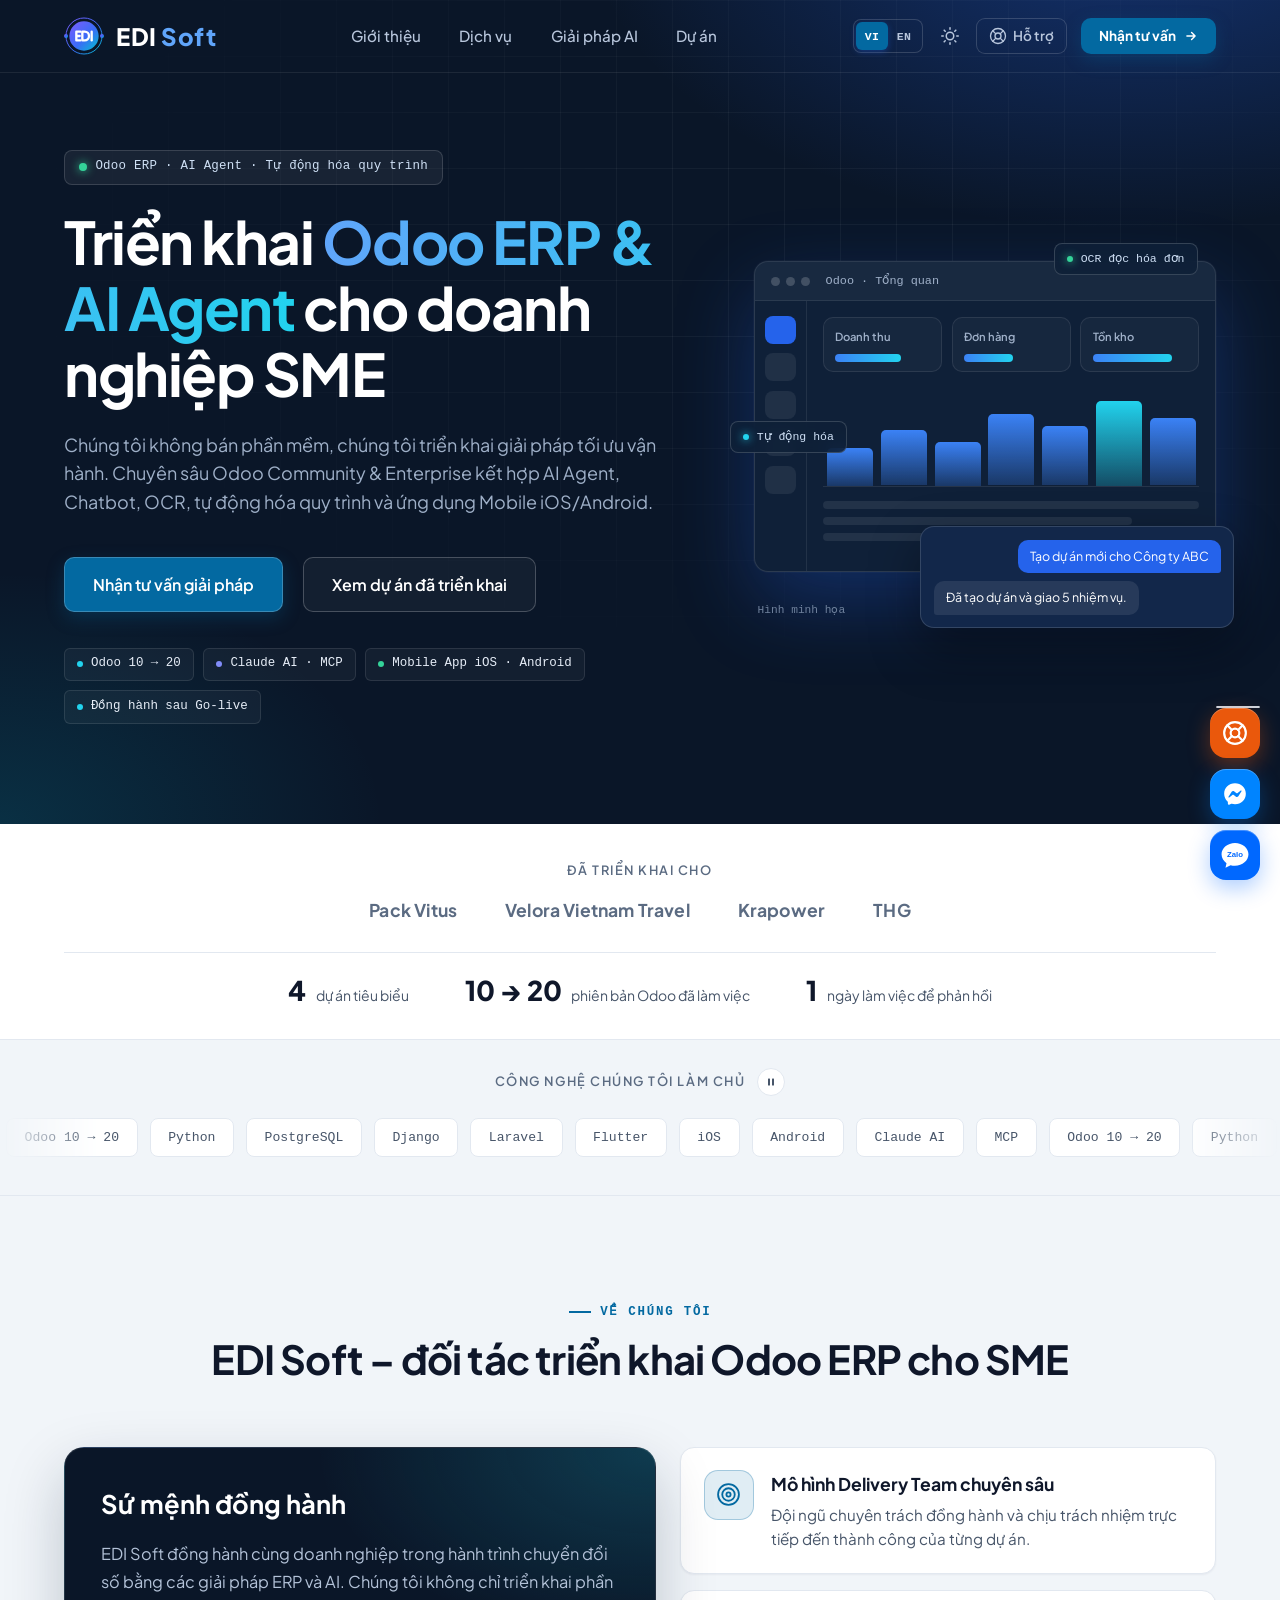
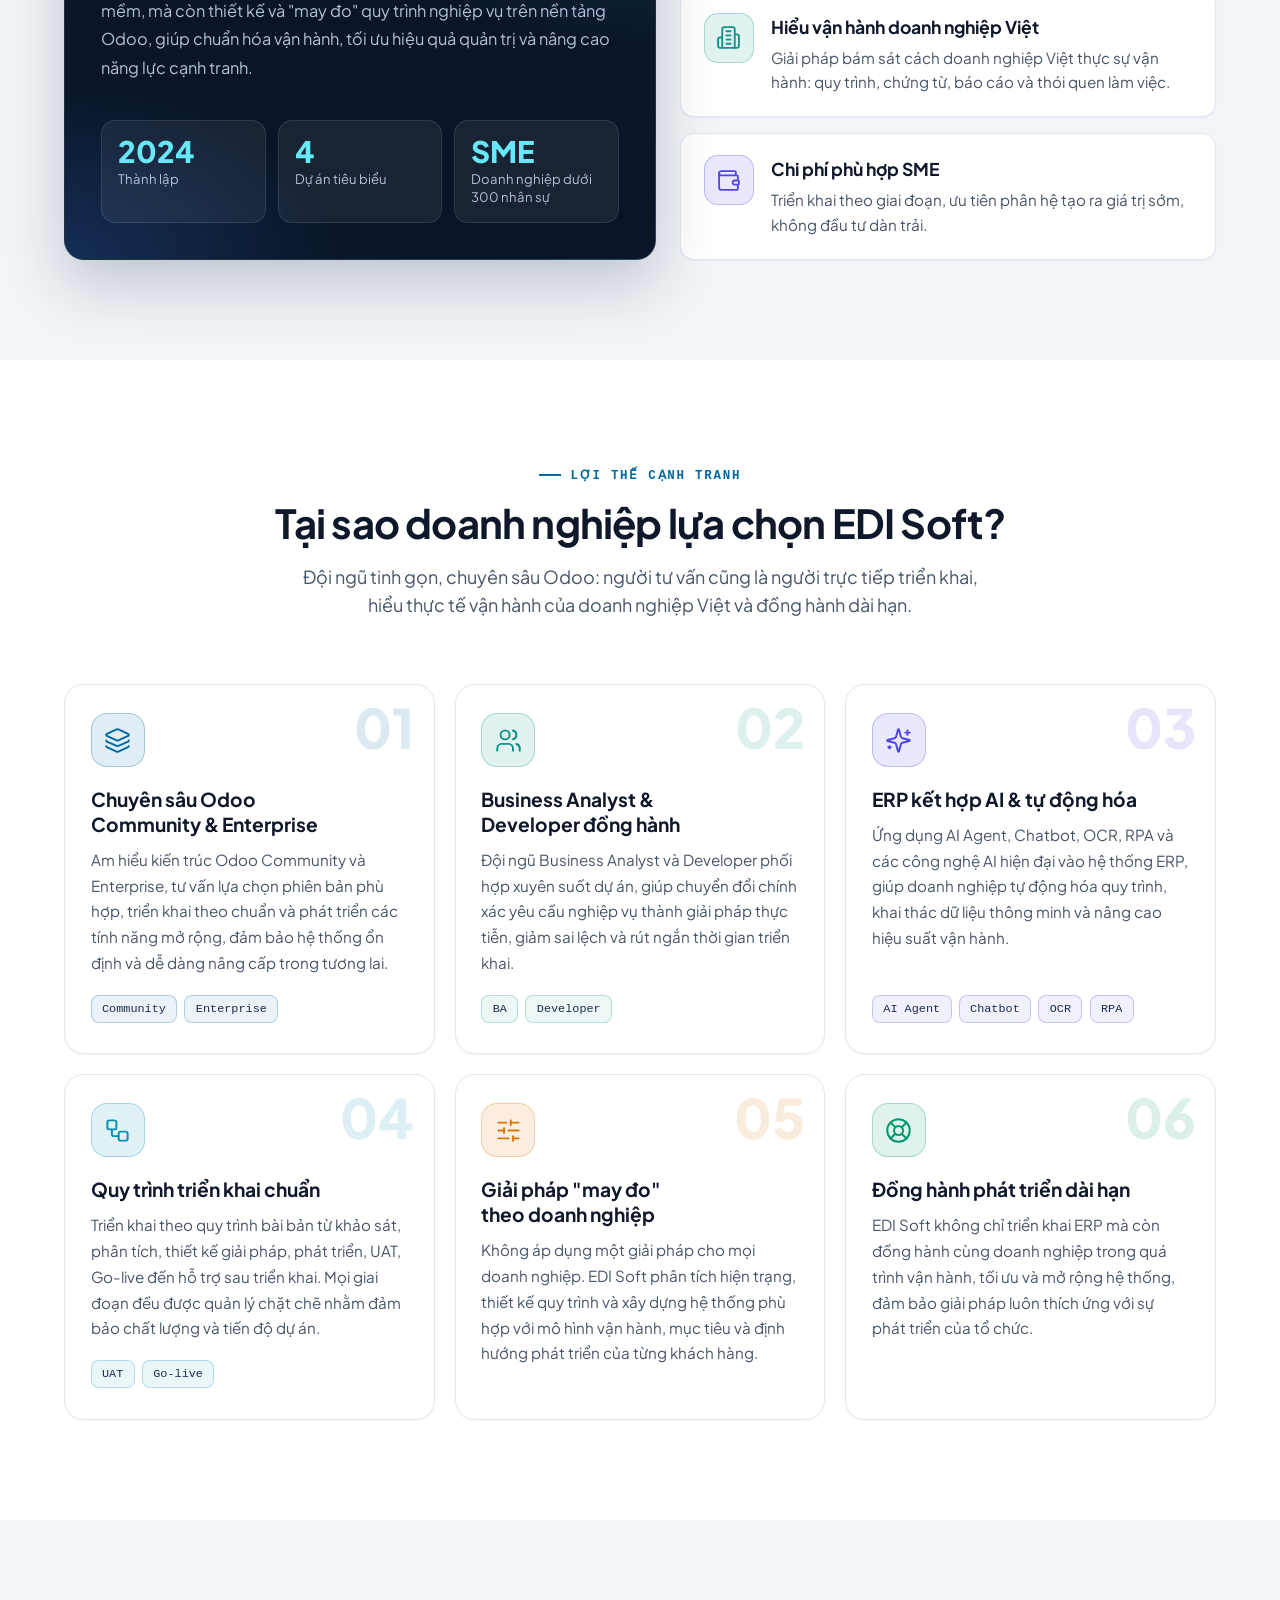
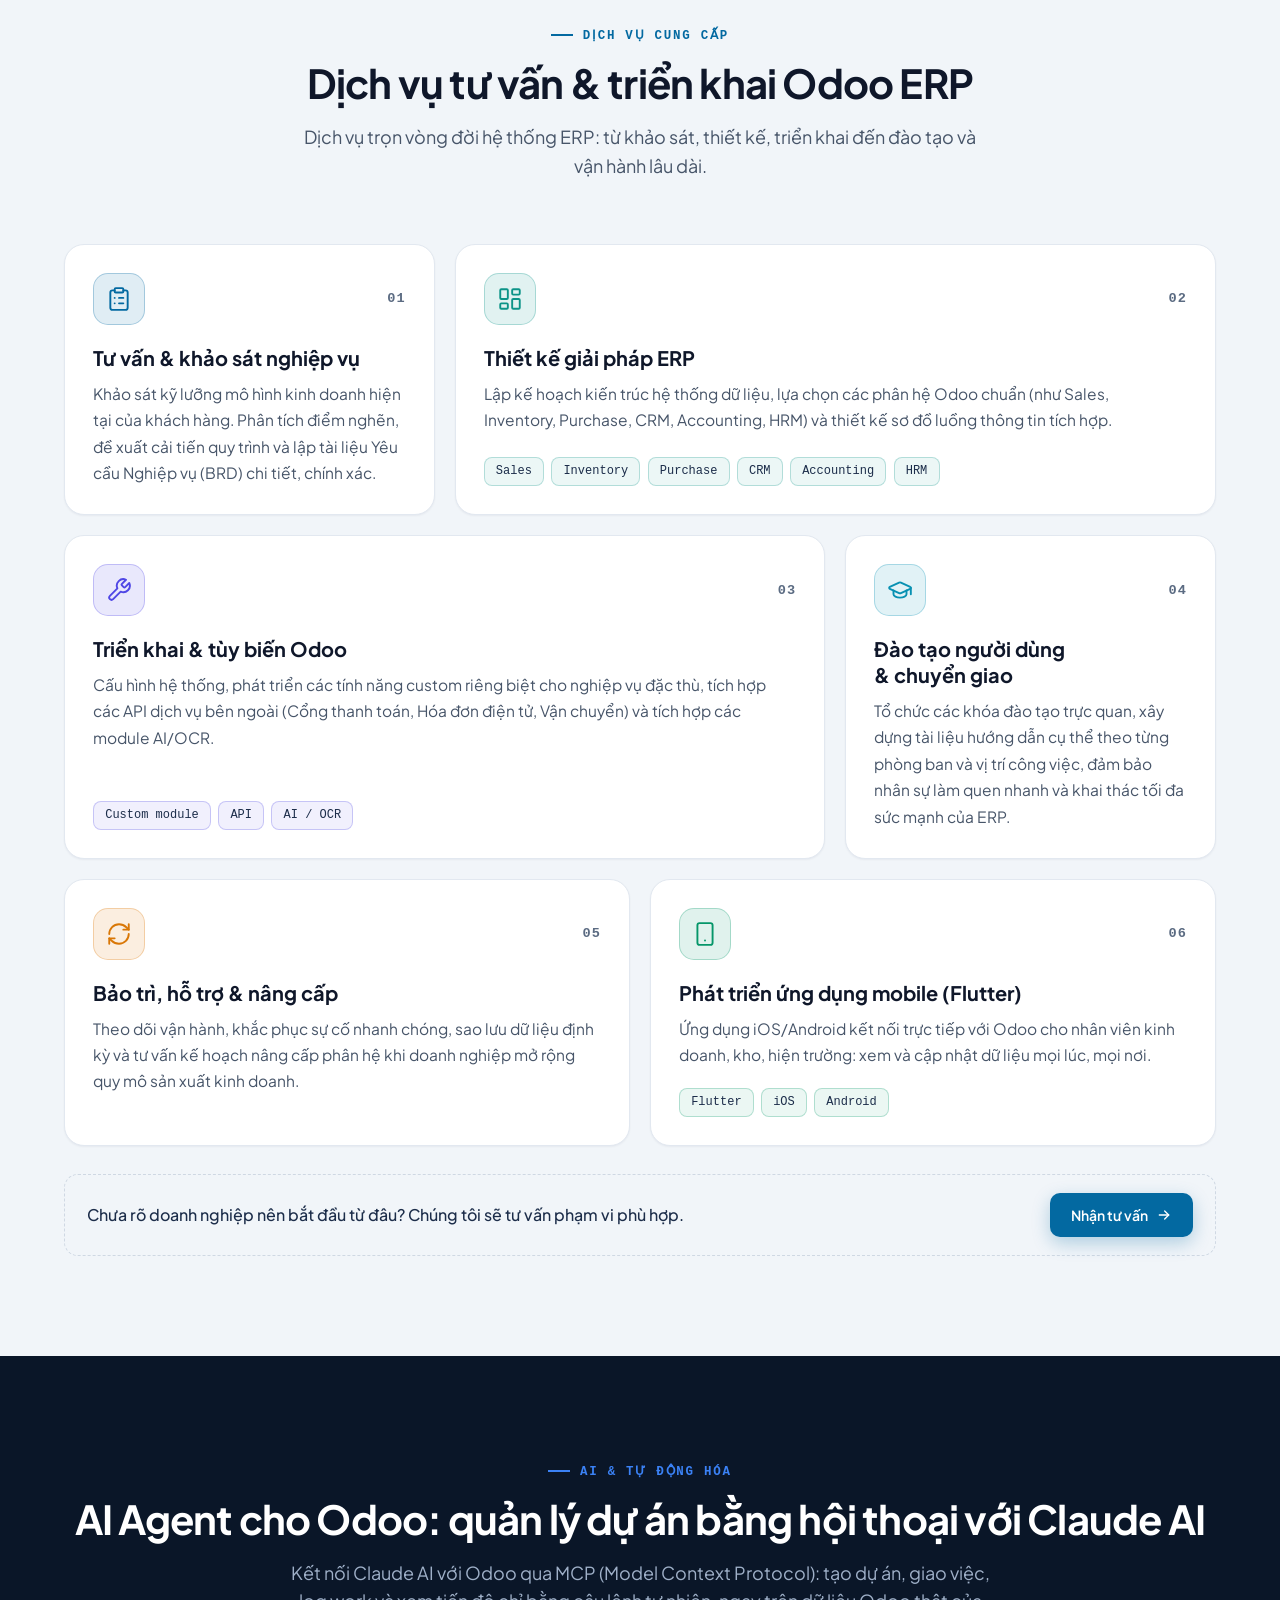
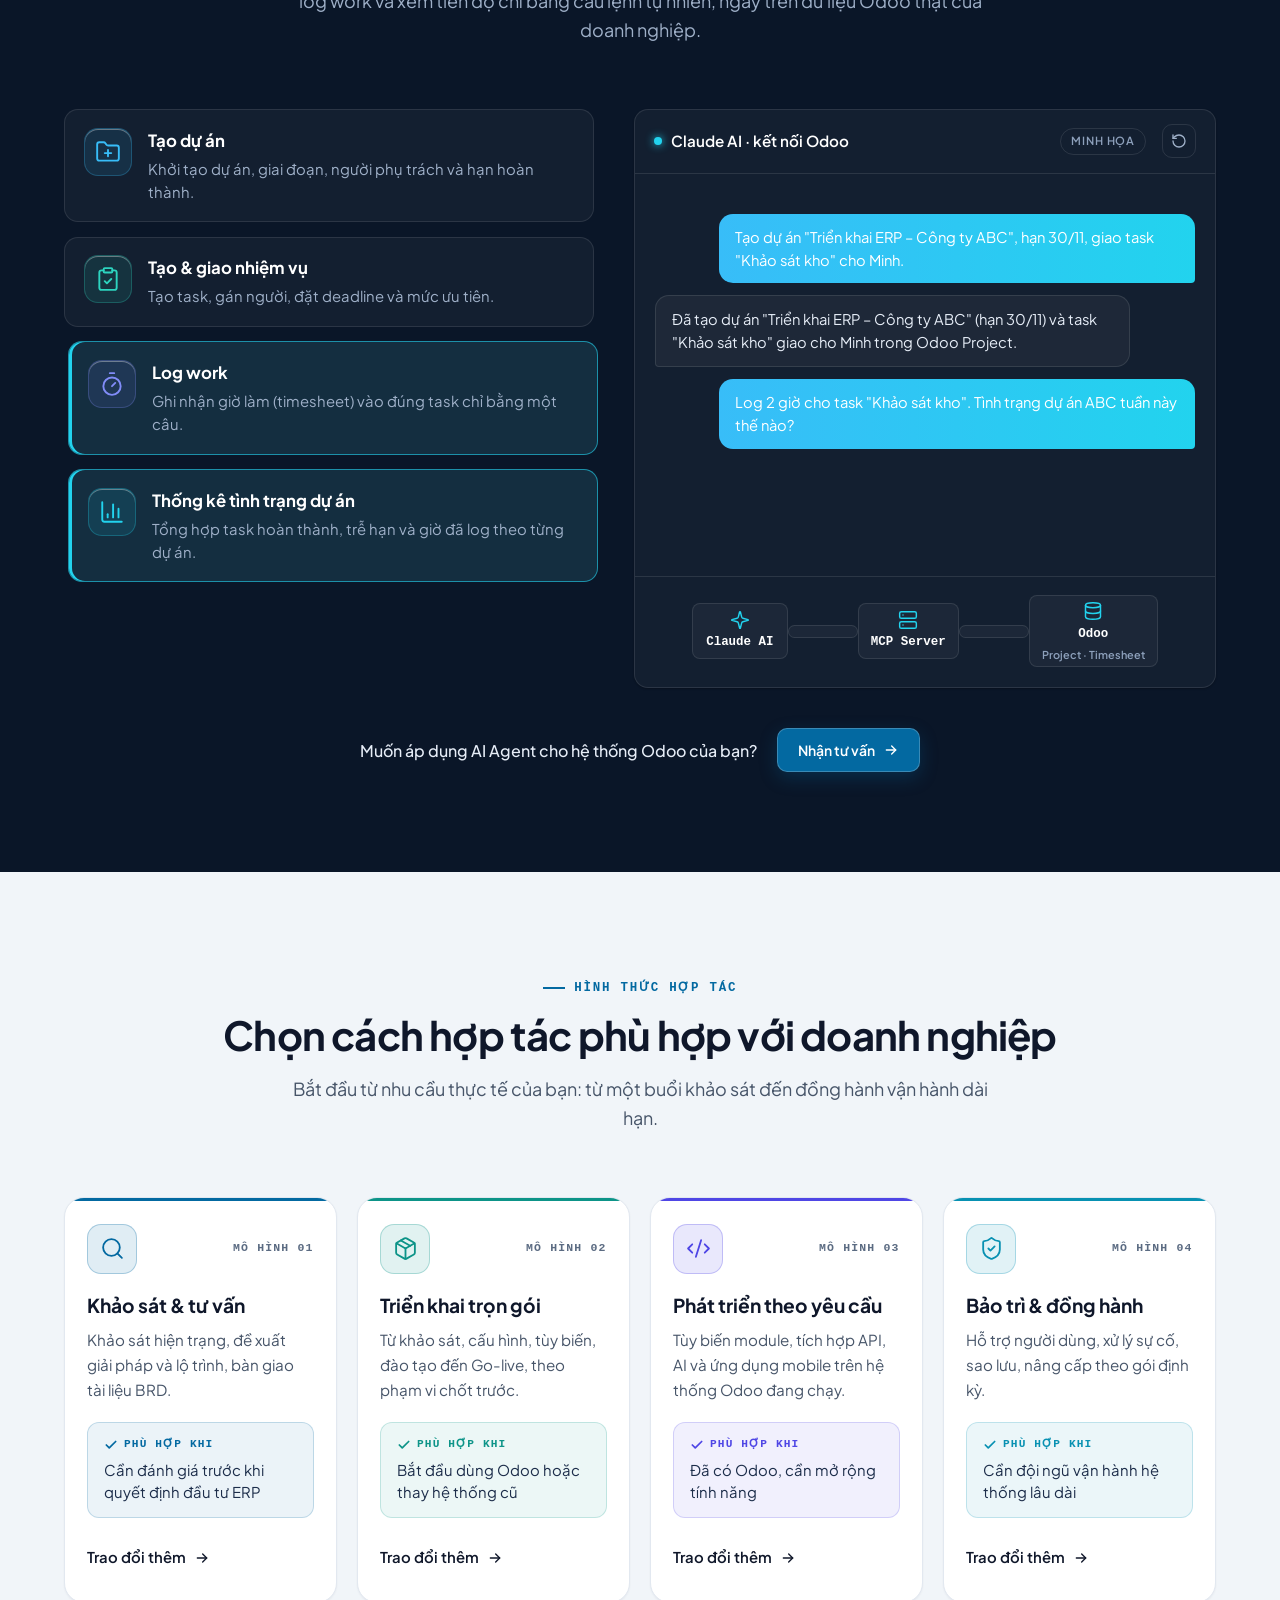
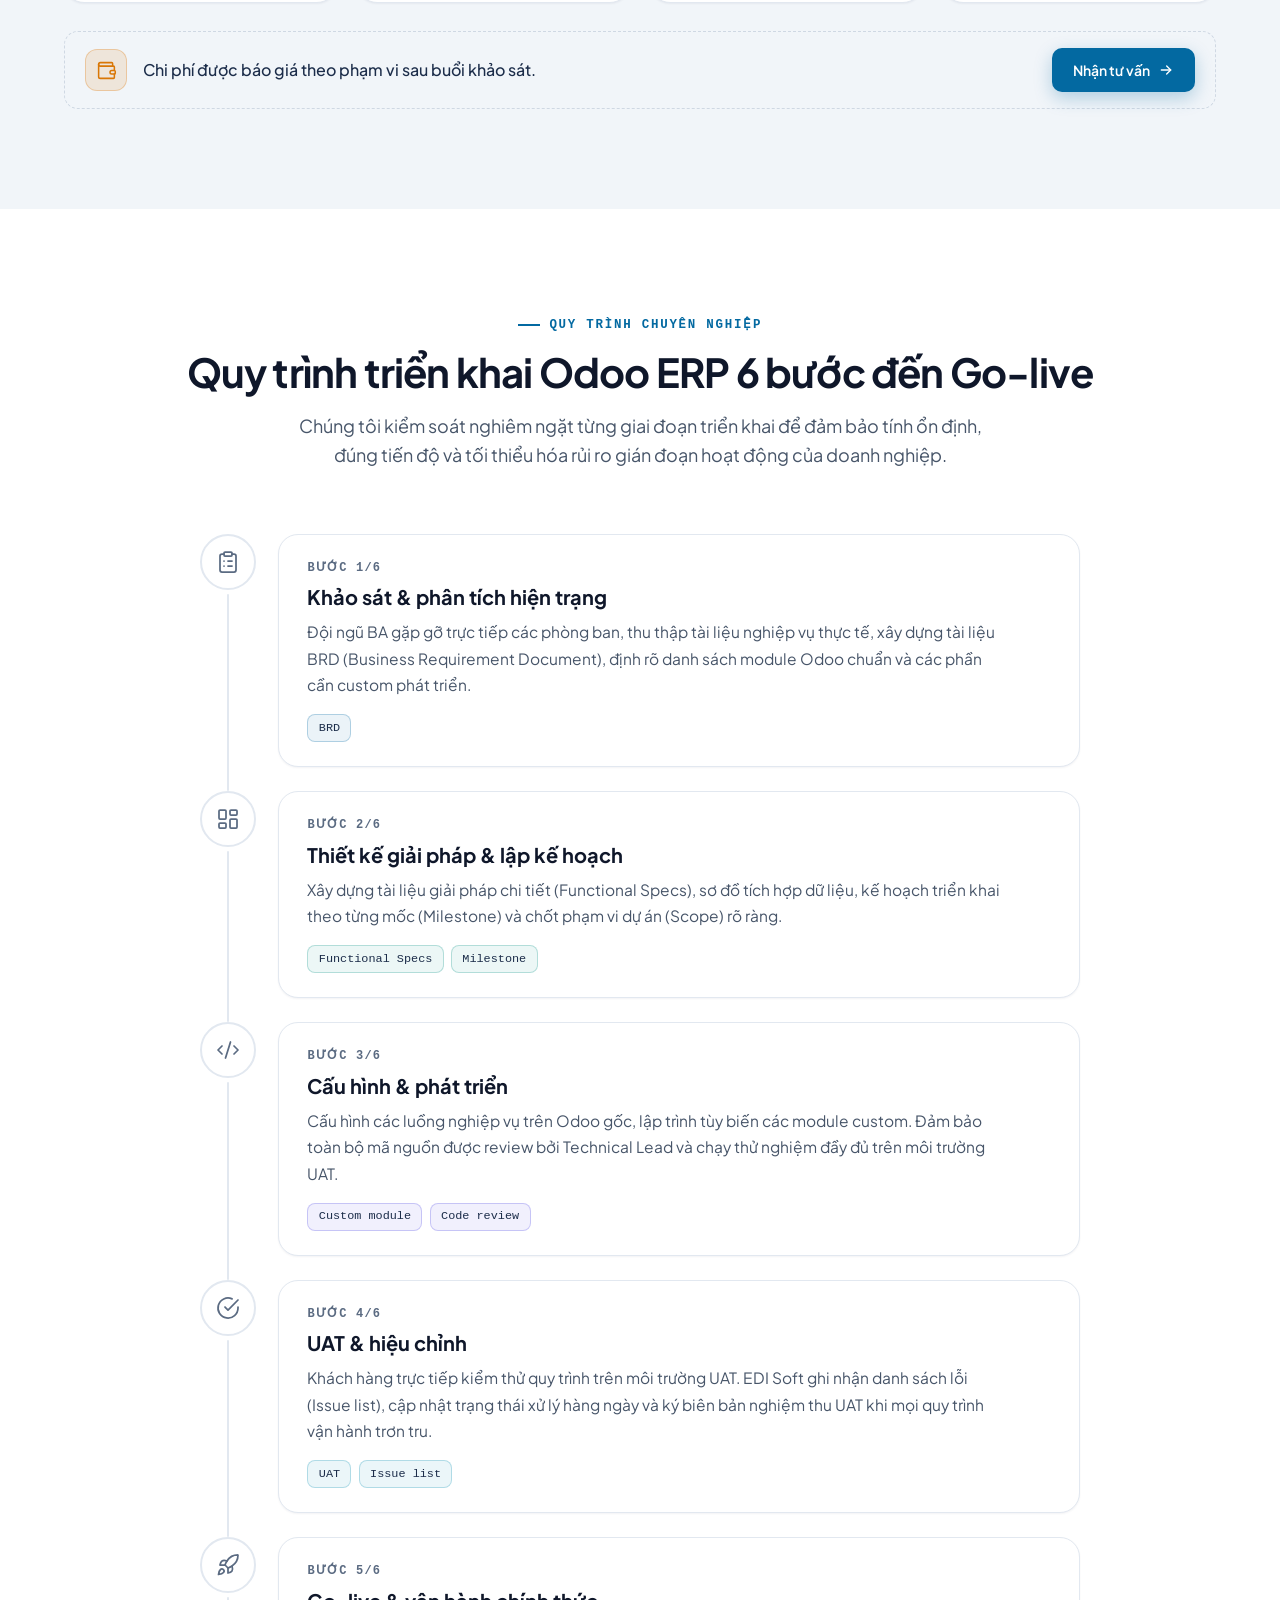
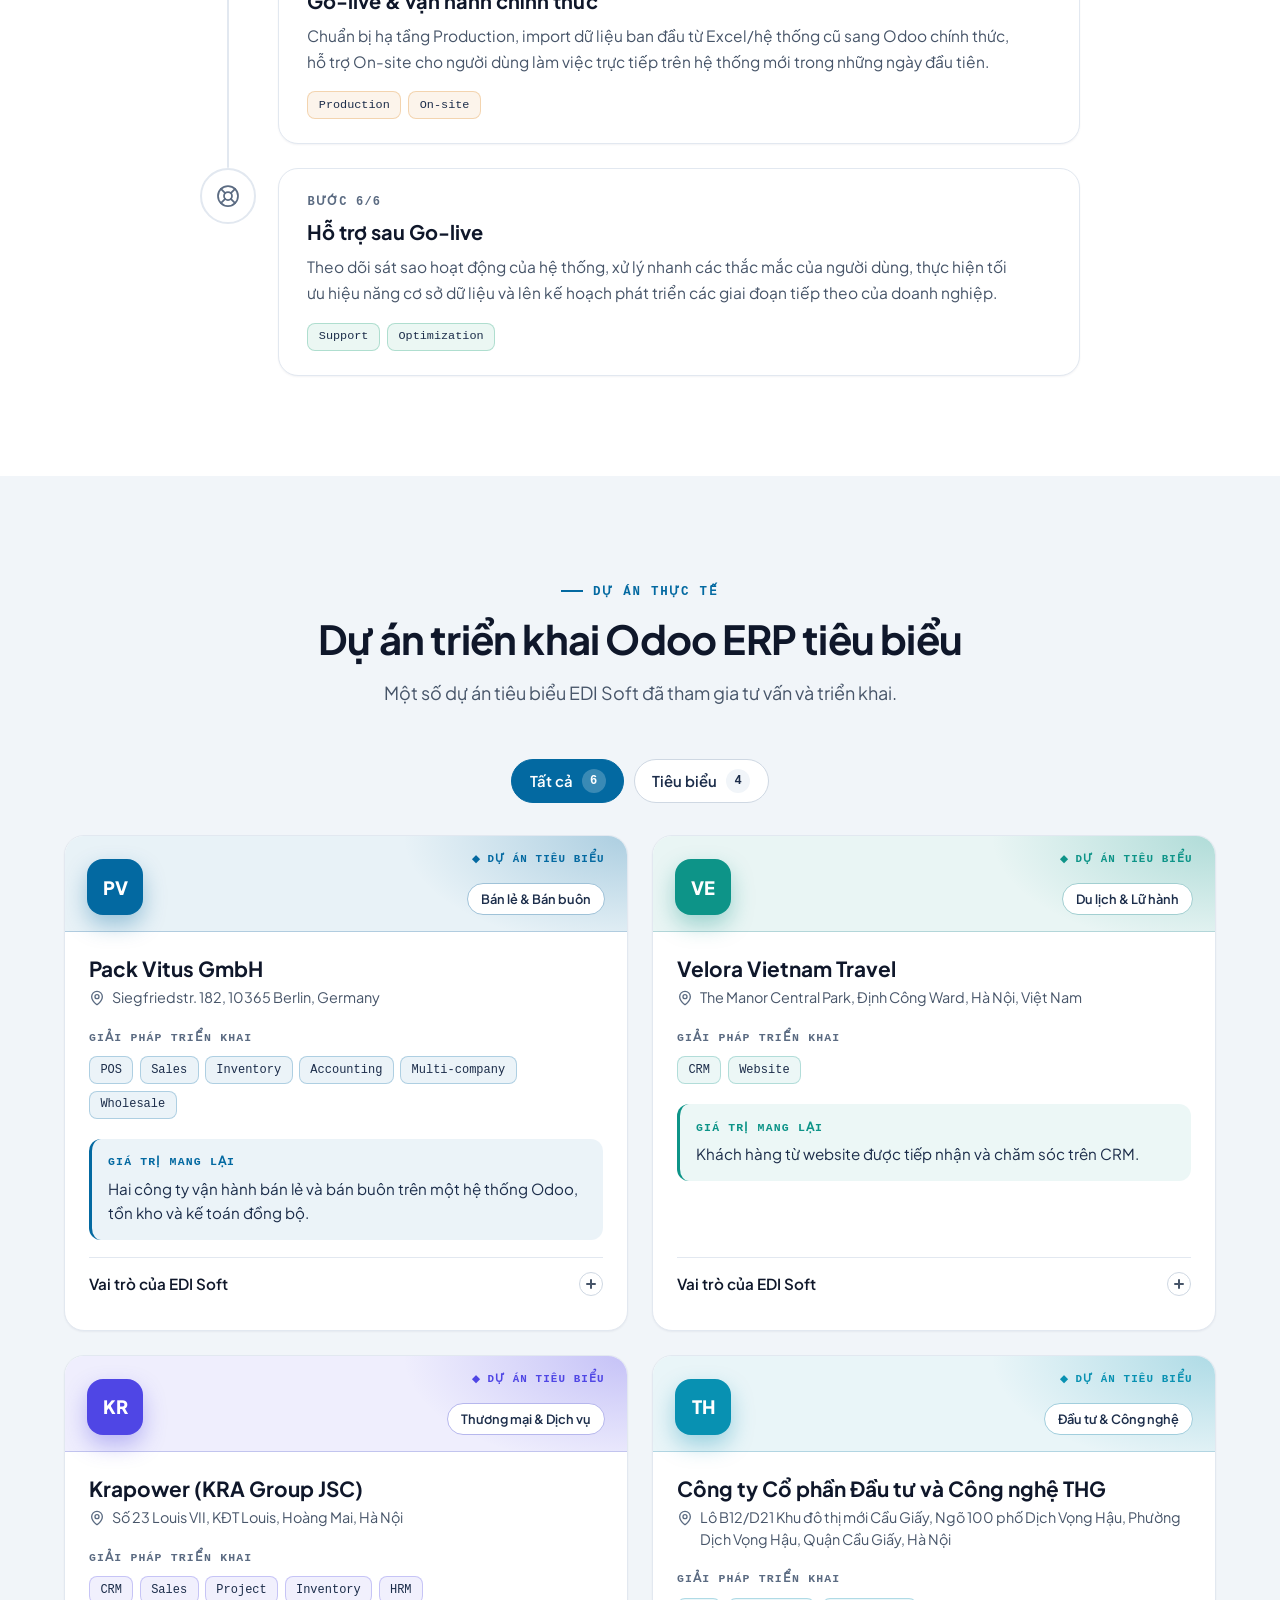
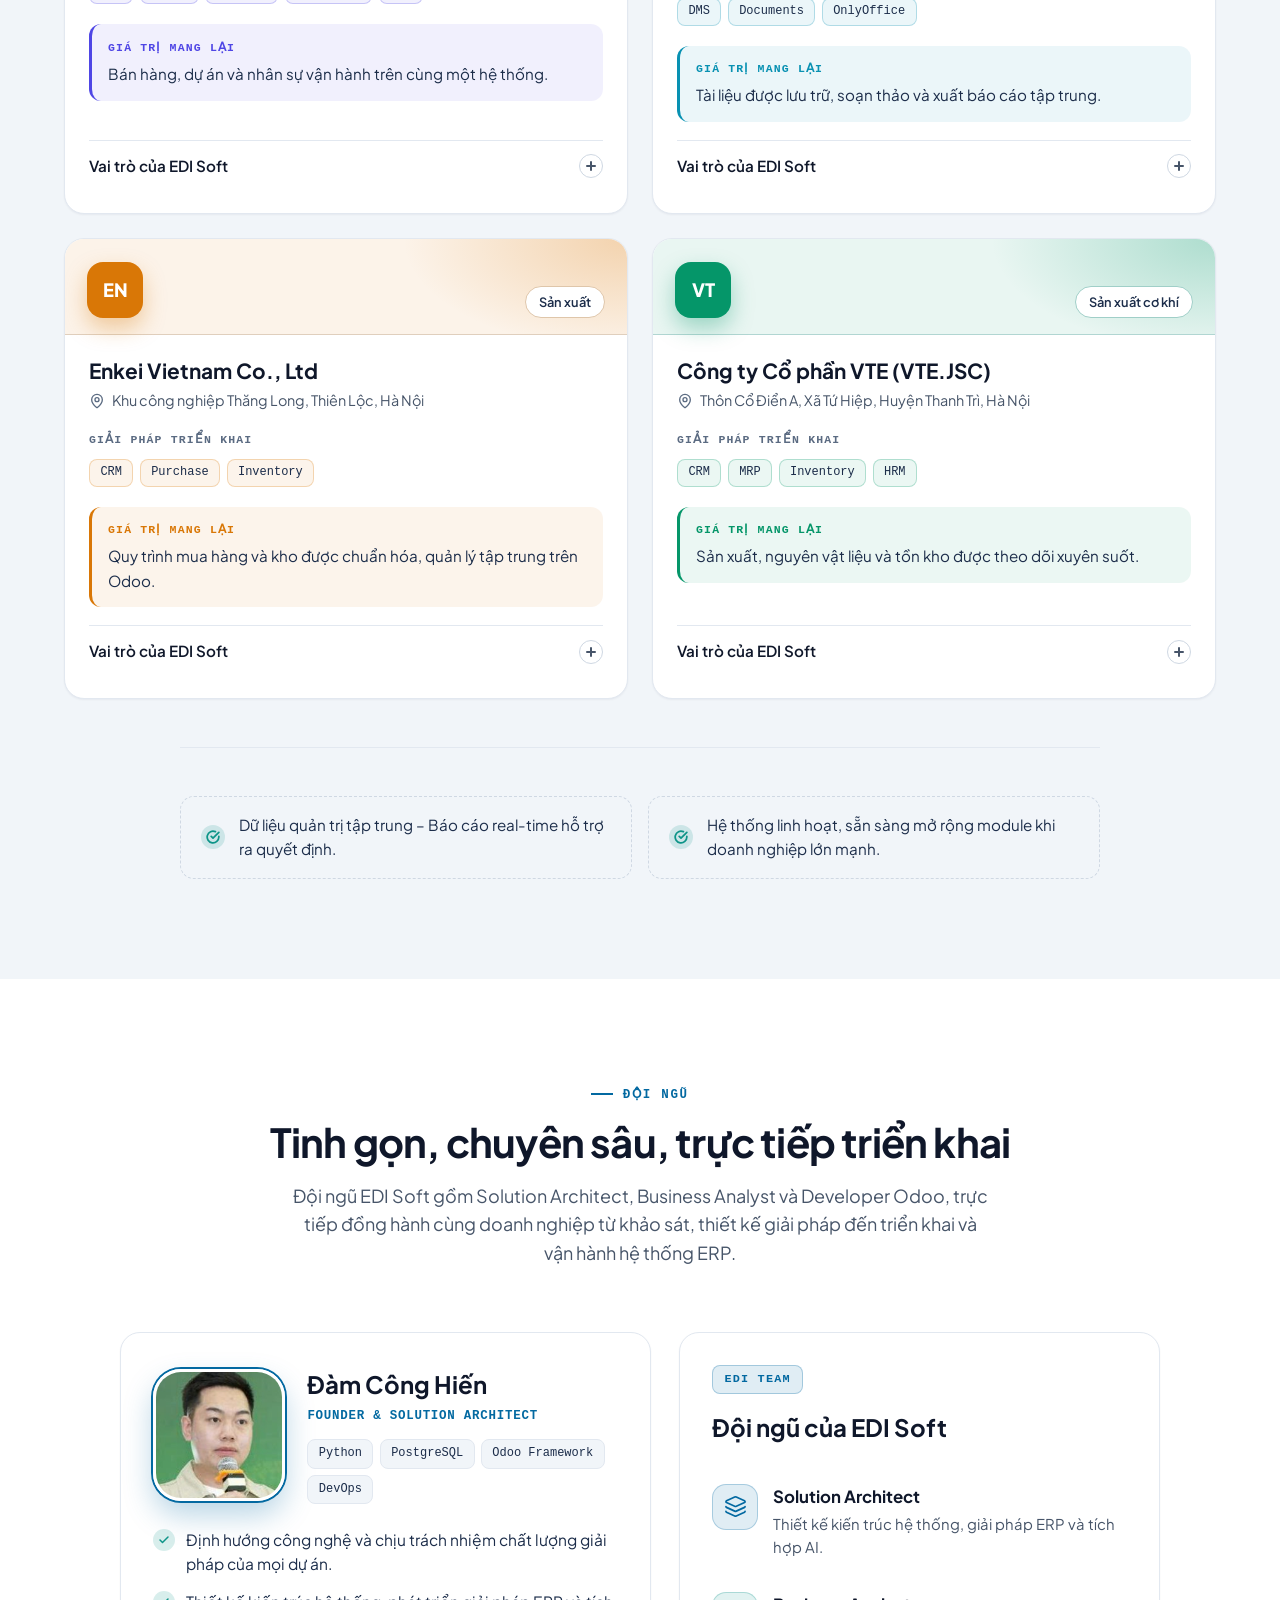
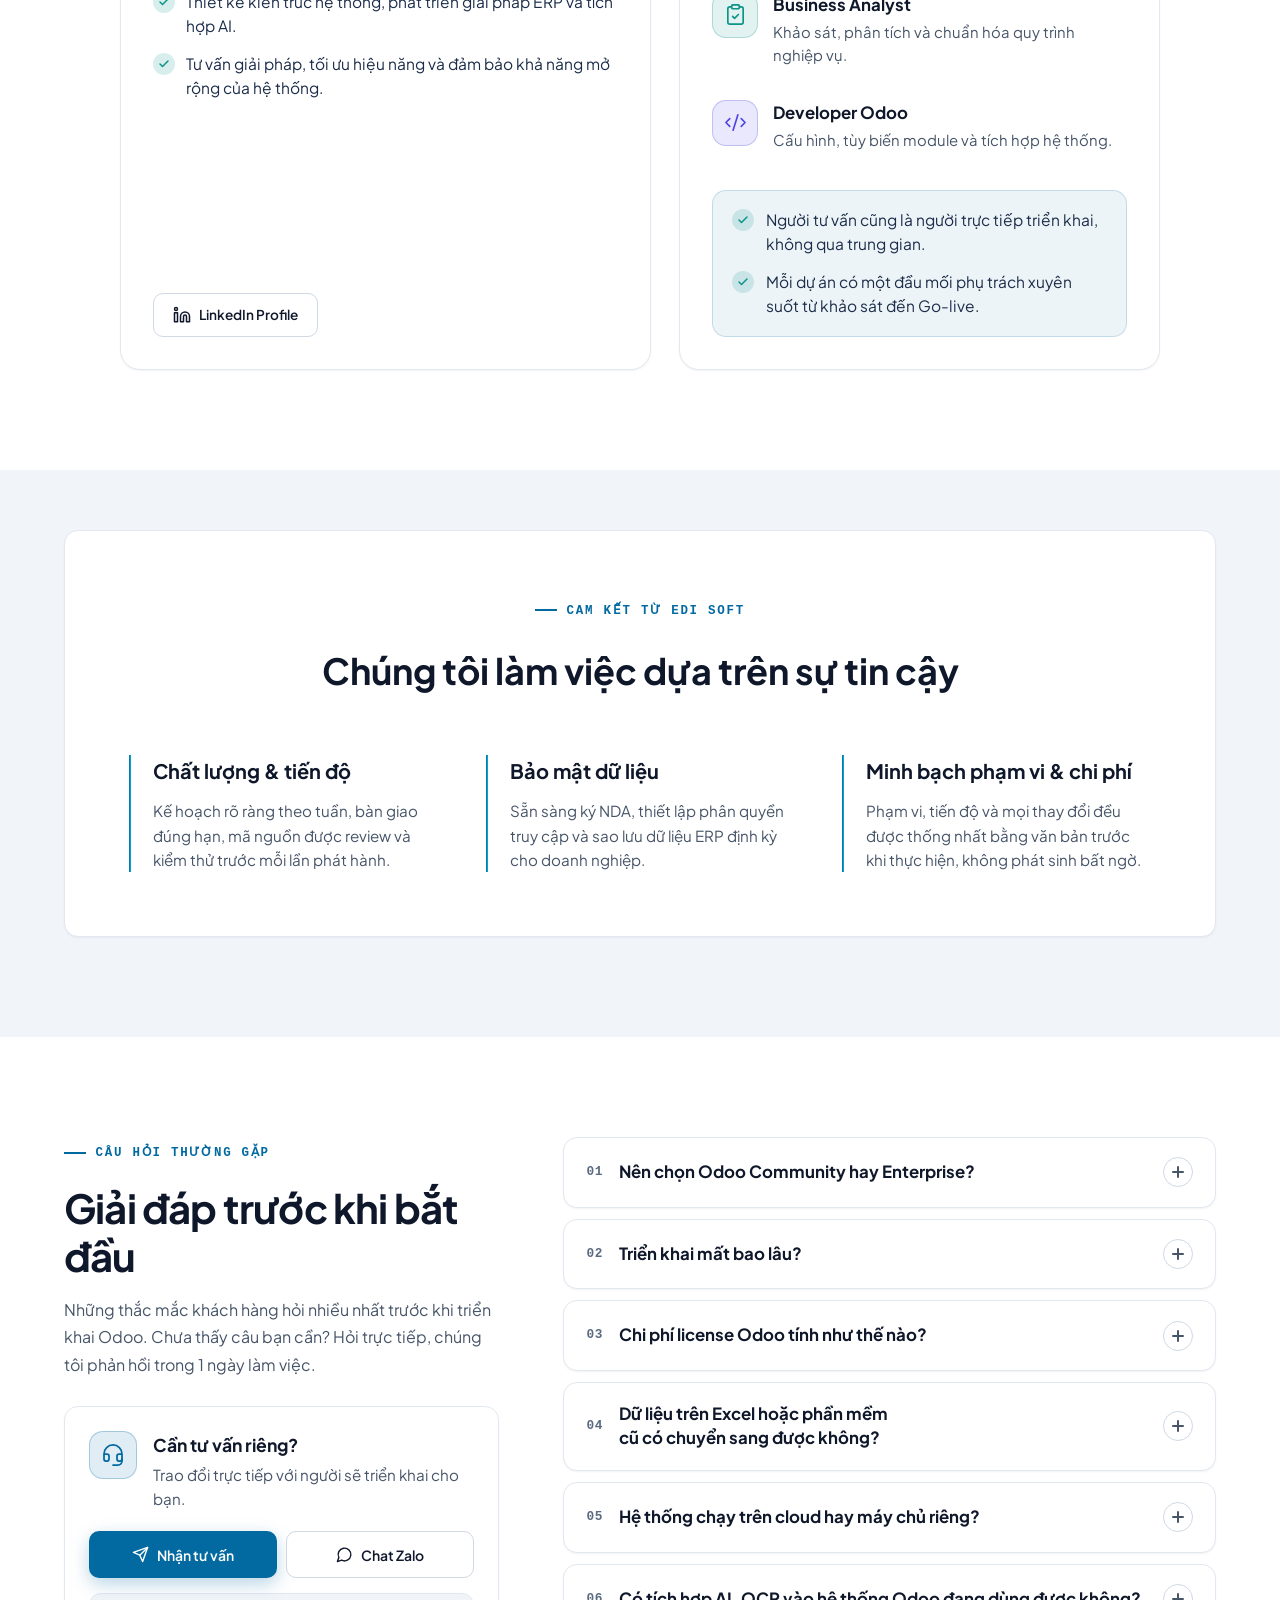
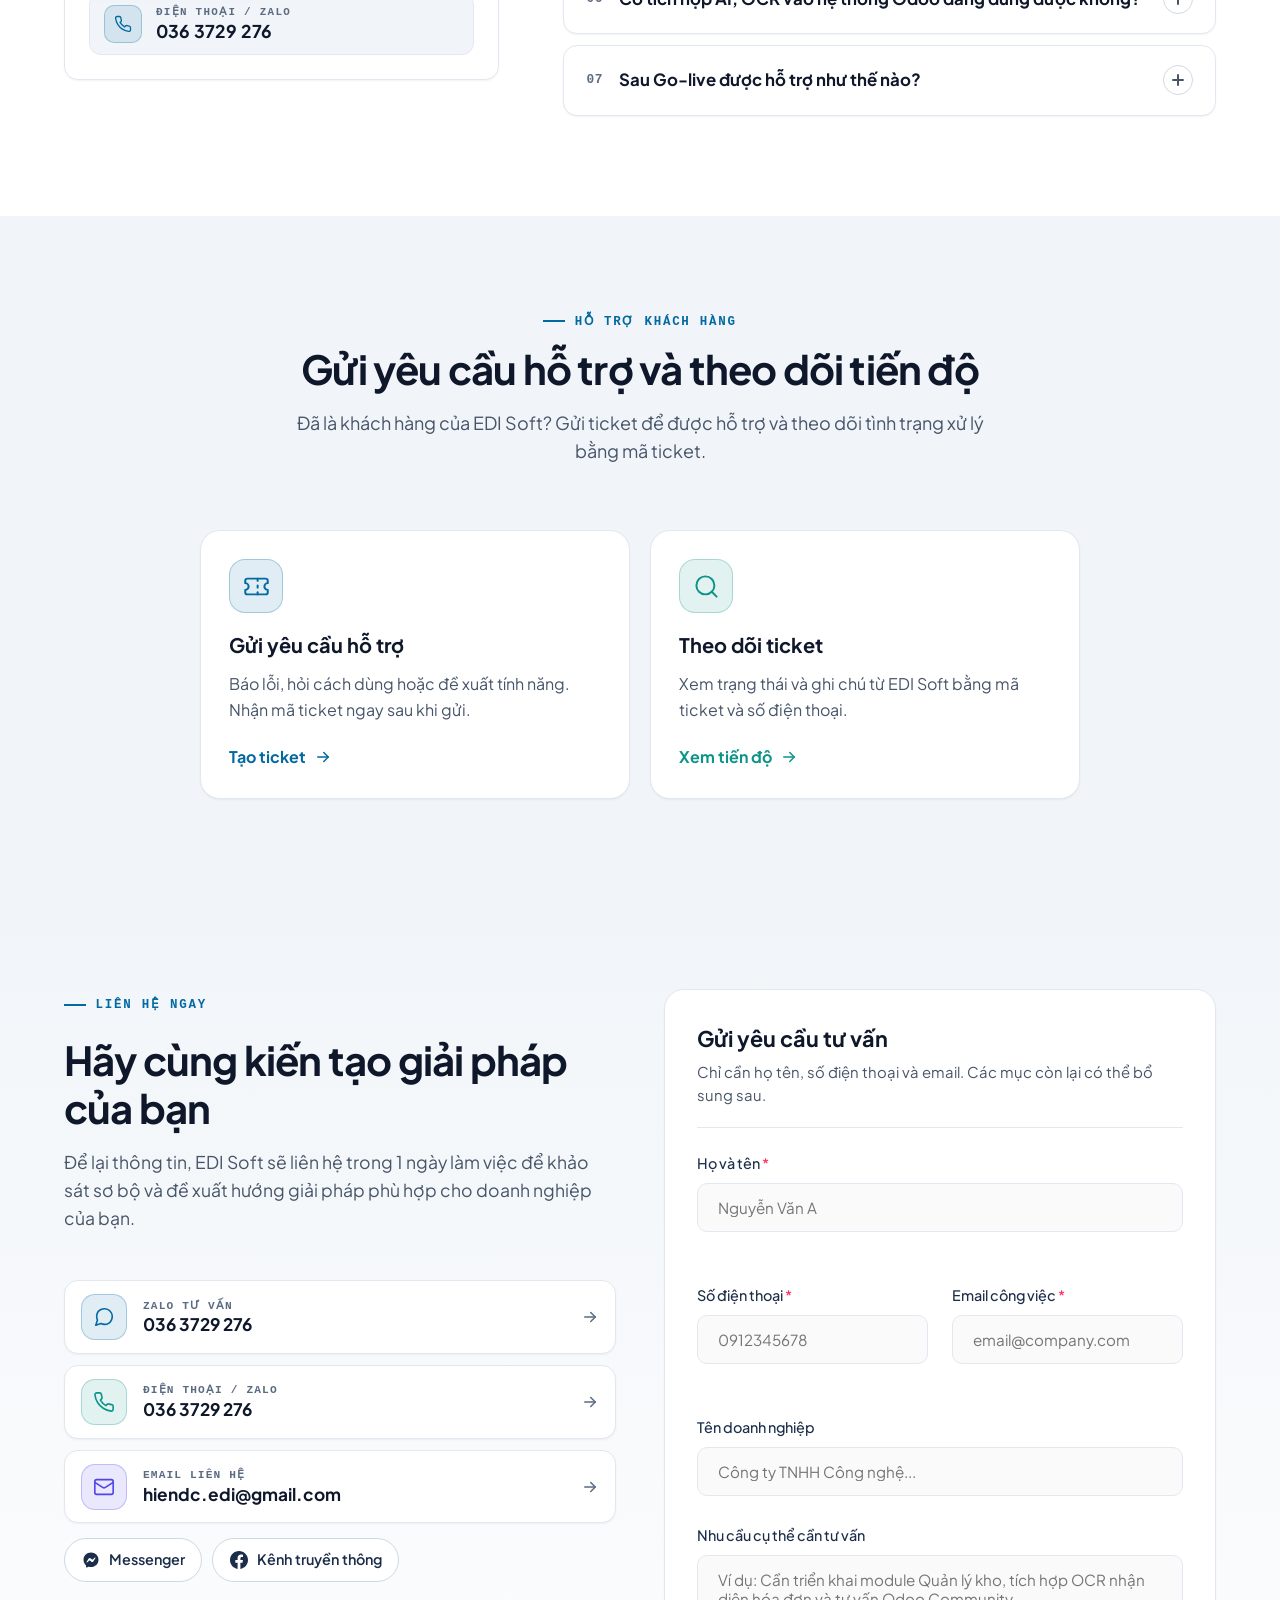
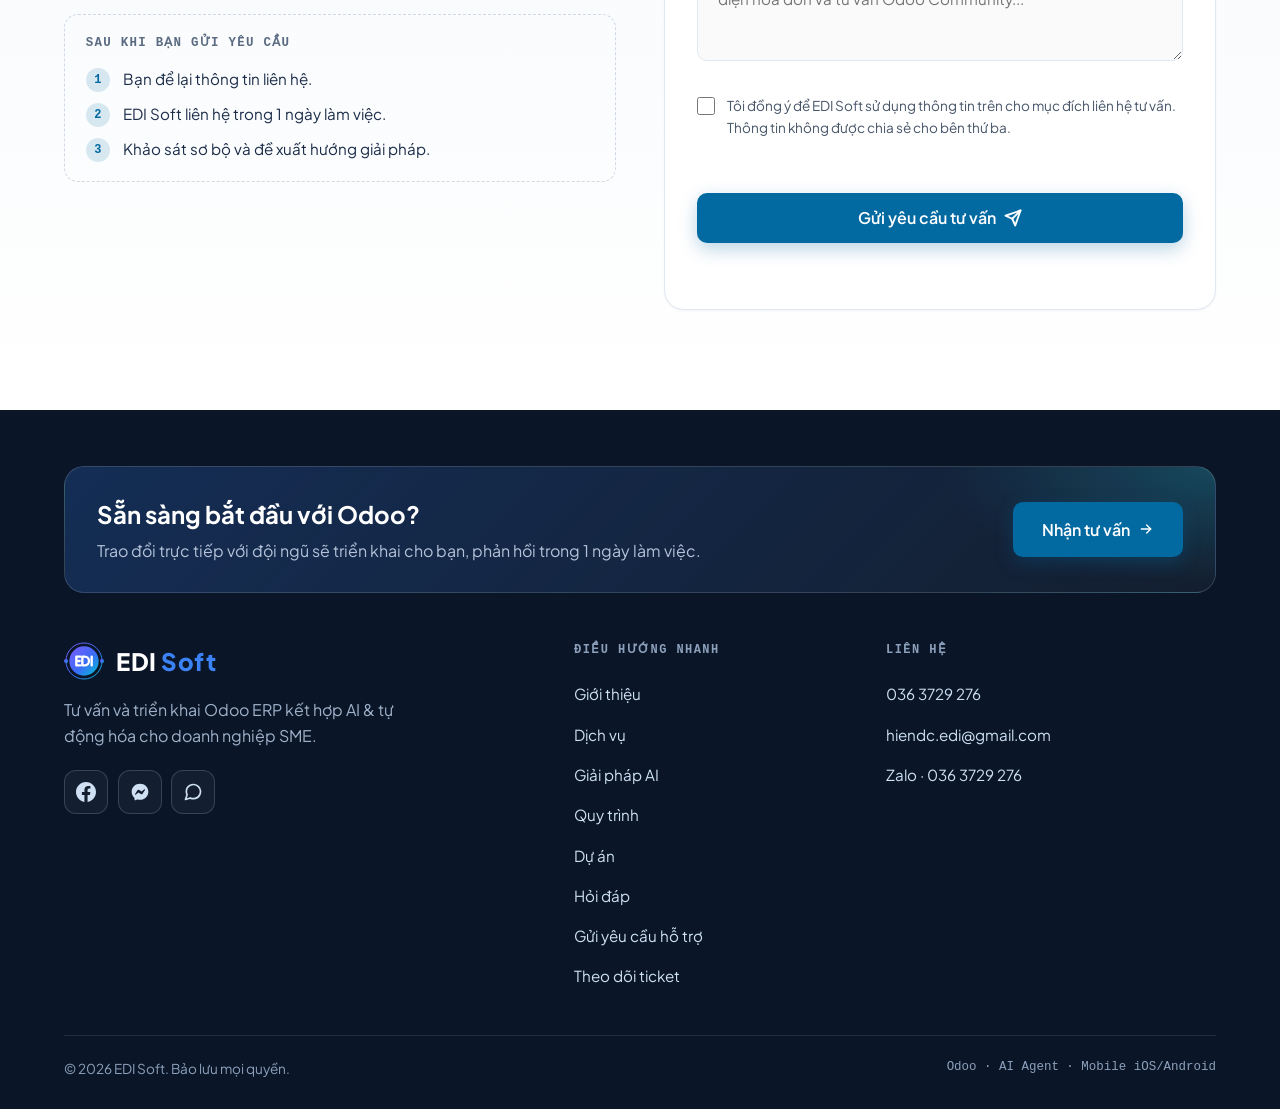
==== commit 6580580c: "feat(ticket): add customer support center with Google Sheet ticket backend - ticket.html: create-tic" ====
--- a/index.html
+++ b/index.html
@@ -329,7 +329,7 @@
         <ul class="nav-list">
           <li><a href="#about" class="nav-link" data-i18n="nav-about">Giới thiệu</a></li>
           <li><a href="#services" class="nav-link" data-i18n="nav-services">Dịch vụ</a></li>
-          <li><a href="#ai" class="nav-link nav-link-ai"><svg viewBox="0 0 24 24" fill="none" stroke="currentColor" stroke-width="2" stroke-linecap="round" stroke-linejoin="round" aria-hidden="true"><path d="M9.937 15.5A2 2 0 0 0 8.5 14.063l-6.135-1.582a.5.5 0 0 1 0-.962L8.5 9.936A2 2 0 0 0 9.937 8.5l1.582-6.135a.5.5 0 0 1 .963 0L14.063 8.5A2 2 0 0 0 15.5 9.937l6.135 1.581a.5.5 0 0 1 0 .964L15.5 14.063a2 2 0 0 0-1.437 1.437l-1.582 6.135a.5.5 0 0 1-.963 0z"/></svg><span data-i18n="nav-ai">Giải pháp AI</span></a></li>
+          <li><a href="#ai" class="nav-link" data-i18n="nav-ai">Giải pháp AI</a></li>
           <li><a href="#portfolio" class="nav-link" data-i18n="nav-portfolio">Dự án</a></li>
         </ul>
       </nav>
@@ -342,6 +342,7 @@
           <svg class="icon-sun" width="20" height="20" viewBox="0 0 24 24" fill="none" stroke="currentColor" stroke-width="2" stroke-linecap="round" stroke-linejoin="round"><circle cx="12" cy="12" r="5"/><line x1="12" y1="1" x2="12" y2="3"/><line x1="12" y1="21" x2="12" y2="23"/><line x1="4.22" y1="4.22" x2="5.64" y2="5.64"/><line x1="18.36" y1="18.36" x2="19.78" y2="19.78"/><line x1="1" y1="12" x2="3" y2="12"/><line x1="21" y1="12" x2="23" y2="12"/><line x1="4.22" y1="19.78" x2="5.64" y2="18.36"/><line x1="18.36" y1="5.64" x2="19.78" y2="4.22"/></svg>
           <svg class="icon-moon" width="20" height="20" viewBox="0 0 24 24" fill="none" stroke="currentColor" stroke-width="2" stroke-linecap="round" stroke-linejoin="round"><path d="M21 12.79A9 9 0 1 1 11.21 3 7 7 0 0 0 21 12.79z"/></svg>
         </button>
+        <a href="ticket.html" class="header-support" data-i18n-aria="header-support-aria" data-i18n-title="header-support-aria" aria-label="Trung tâm hỗ trợ khách hàng" title="Trung tâm hỗ trợ khách hàng"><svg viewBox="0 0 24 24" fill="none" stroke="currentColor" stroke-width="1.75" stroke-linecap="round" stroke-linejoin="round" aria-hidden="true"><circle cx="12" cy="12" r="10"/><circle cx="12" cy="12" r="4"/><path d="m4.93 4.93 4.24 4.24"/><path d="m14.83 9.17 4.24-4.24"/><path d="m14.83 14.83 4.24 4.24"/><path d="m9.17 14.83-4.24 4.24"/></svg><span data-i18n="header-support">Hỗ trợ</span></a>
         <a href="#contact" class="btn btn-primary btn-sm" id="btn-header-cta" data-i18n="header-cta" data-i18n-aria="header-cta-aria" aria-label="Liên hệ tư vấn giải pháp">Nhận tư vấn</a>
         <button class="mobile-nav-toggle" id="menu-toggle" data-i18n-aria="menu-aria" aria-label="Mở menu điều hướng di động" aria-expanded="false" aria-controls="mobile-nav-panel">
           <span class="hamburger-bar"></span>
@@ -362,6 +363,7 @@
         <li><a href="#portfolio" class="mobile-nav-link" data-i18n="nav-portfolio">Dự án</a></li>
         <li class="mobile-nav-sub"><a href="#process" class="mobile-nav-link mobile-nav-link-sub" data-i18n="nav-process">Quy trình</a></li>
         <li><a href="#faq" class="mobile-nav-link mobile-nav-link-sub" data-i18n="nav-faq">Hỏi đáp</a></li>
+        <li><a href="ticket.html" class="mobile-nav-link mobile-nav-link-sub" data-i18n="nav-support">Hỗ trợ khách hàng</a></li>
         <li><a href="#contact" class="mobile-nav-link mobile-nav-link-cta" data-i18n="mobile-cta">Nhận tư vấn</a></li>
       </ul>
     </nav>
@@ -1150,7 +1152,7 @@
               </div>
               <a href="tel:0363729276" class="faq-help-phone">
                 <span class="faq-help-phone-icon"><svg viewBox="0 0 24 24" fill="none" stroke="currentColor" stroke-width="2" stroke-linecap="round" stroke-linejoin="round" aria-hidden="true"><path d="M22 16.92v3a2 2 0 0 1-2.18 2 19.79 19.79 0 0 1-8.63-3.07 19.5 19.5 0 0 1-6-6 19.79 19.79 0 0 1-3.07-8.67A2 2 0 0 1 4.11 2h3a2 2 0 0 1 2 1.72 12.84 12.84 0 0 0 .7 2.81 2 2 0 0 1-.45 2.11L8.09 9.91a16 16 0 0 0 6 6l1.27-1.27a2 2 0 0 1 2.11-.45 12.84 12.84 0 0 0 2.81.7A2 2 0 0 1 22 16.92z"/></svg></span>
-                <span class="faq-help-phone-text"><small>Hotline</small><strong>036 3729 276</strong></span>
+                <span class="faq-help-phone-text"><small data-i18n="contact-phone-label">Điện thoại / Zalo</small><strong>036 3729 276</strong></span>
               </a>
             </div>
           </aside>
@@ -1210,6 +1212,30 @@
     </section>
 
     <!-- Contact Section -->
+    <section class="support-section scroll-reveal" id="ticket">
+      <div class="container">
+        <div class="section-header">
+          <span class="section-subtitle" data-i18n="ticket-subtitle">Hỗ trợ khách hàng</span>
+          <h2 class="section-title" data-i18n="ticket-title">Gửi yêu cầu hỗ trợ và theo dõi tiến độ</h2>
+          <p class="section-desc" data-i18n="ticket-desc">Đã là khách hàng của EDI Soft? Gửi ticket để được hỗ trợ và theo dõi tình trạng xử lý bằng mã ticket.</p>
+        </div>
+        <div class="support-actions">
+          <a class="support-card" href="ticket.html">
+            <span class="support-icon"><svg viewBox="0 0 24 24" fill="none" stroke="currentColor" stroke-width="2" stroke-linecap="round" stroke-linejoin="round" aria-hidden="true"><path d="M2 9a3 3 0 0 1 0 6v2a2 2 0 0 0 2 2h16a2 2 0 0 0 2-2v-2a3 3 0 0 1 0-6V7a2 2 0 0 0-2-2H4a2 2 0 0 0-2 2Z"/><path d="M13 5v2"/><path d="M13 17v2"/><path d="M13 11v2"/></svg></span>
+            <h3 data-i18n="hs-create-title">Gửi yêu cầu hỗ trợ</h3>
+            <p data-i18n="hs-create-text">Báo lỗi, hỏi cách dùng hoặc đề xuất tính năng. Nhận mã ticket ngay sau khi gửi.</p>
+            <span class="support-go"><span data-i18n="hs-create-go">Tạo ticket</span><svg viewBox="0 0 24 24" fill="none" stroke="currentColor" stroke-width="2" stroke-linecap="round" stroke-linejoin="round" aria-hidden="true"><path d="M5 12h14"/><path d="m13 6 6 6-6 6"/></svg></span>
+          </a>
+          <a class="support-card" href="ticket.html#track">
+            <span class="support-icon support-icon-2"><svg viewBox="0 0 24 24" fill="none" stroke="currentColor" stroke-width="2" stroke-linecap="round" stroke-linejoin="round" aria-hidden="true"><circle cx="11" cy="11" r="8"/><path d="m21 21-4.3-4.3"/></svg></span>
+            <h3 data-i18n="hs-track-title">Theo dõi ticket</h3>
+            <p data-i18n="hs-track-text">Xem trạng thái và ghi chú từ EDI Soft bằng mã ticket và số điện thoại.</p>
+            <span class="support-go"><span data-i18n="hs-track-go">Xem tiến độ</span><svg viewBox="0 0 24 24" fill="none" stroke="currentColor" stroke-width="2" stroke-linecap="round" stroke-linejoin="round" aria-hidden="true"><path d="M5 12h14"/><path d="m13 6 6 6-6 6"/></svg></span>
+          </a>
+        </div>
+      </div>
+    </section>
+
     <section class="contact-section scroll-reveal" id="contact">
       <div class="container contact-container">
         <div class="contact-info">
@@ -1225,7 +1251,7 @@
             </a>
             <a href="tel:0363729276" class="quick-card">
               <span class="quick-icon"><svg width="20" height="20" viewBox="0 0 24 24" fill="none" stroke="currentColor" stroke-width="2" stroke-linecap="round" stroke-linejoin="round"><path d="M22 16.92v3a2 2 0 0 1-2.18 2 19.79 19.79 0 0 1-8.63-3.07 19.5 19.5 0 0 1-6-6 19.79 19.79 0 0 1-3.07-8.67A2 2 0 0 1 4.11 2h3a2 2 0 0 1 2 1.72 12.84 12.84 0 0 0 .7 2.81 2 2 0 0 1-.45 2.11L8.09 9.91a16 16 0 0 0 6 6l1.27-1.27a2 2 0 0 1 2.11-.45 12.84 12.84 0 0 0 2.81.7A2 2 0 0 1 22 16.92z"/></svg></span>
-              <span class="quick-text"><small data-i18n="contact-phone-label">Hotline tư vấn</small><strong>036 3729 276</strong></span>
+              <span class="quick-text"><small data-i18n="contact-phone-label">Điện thoại / Zalo</small><strong>036 3729 276</strong></span>
               <span class="quick-go"><svg viewBox="0 0 24 24" fill="none" stroke="currentColor" stroke-width="2" stroke-linecap="round" stroke-linejoin="round" aria-hidden="true"><path d="M5 12h14"/><path d="m13 6 6 6-6 6"/></svg></span>
             </a>
             <a href="mailto:hiendc.edi@gmail.com" class="quick-card">
@@ -1287,6 +1313,10 @@
                 <span data-i18n="form-consent">Tôi đồng ý để EDI Soft sử dụng thông tin trên cho mục đích liên hệ tư vấn. Thông tin không được chia sẻ cho bên thứ ba.</span>
               </label>
               <span class="error-msg" id="error-consent" aria-live="polite"></span>
+            </div>
+            <div class="hp-field" aria-hidden="true">
+              <label for="form-website">Website</label>
+              <input type="text" id="form-website" name="website" tabindex="-1" autocomplete="off">
             </div>
             <button type="submit" class="btn btn-primary btn-block" id="btn-submit-form" data-i18n-aria="form-submit-aria" aria-label="Gửi yêu cầu liên hệ cho EDI Soft">
               <span data-i18n="form-submit">Gửi yêu cầu tư vấn</span>
@@ -1333,6 +1363,8 @@
             <li><a href="#process" data-i18n="nav-process">Quy trình</a></li>
             <li><a href="#portfolio" data-i18n="nav-portfolio">Dự án</a></li>
             <li><a href="#faq" data-i18n="nav-faq">Hỏi đáp</a></li>
+            <li><a href="ticket.html" data-i18n="footer-support">Gửi yêu cầu hỗ trợ</a></li>
+            <li><a href="ticket.html#track" data-i18n="footer-track">Theo dõi ticket</a></li>
           </ul>
         </nav>
 
@@ -1360,6 +1392,10 @@
       <span class="float-label" aria-hidden="true" data-i18n="float-top-label">Lên đầu trang</span>
       <svg width="22" height="22" viewBox="0 0 24 24" fill="none" stroke="currentColor" stroke-width="2.25" stroke-linecap="round" stroke-linejoin="round" aria-hidden="true"><path d="m18 15-6-6-6 6"/></svg>
     </button>
+    <a href="ticket.html" class="chat-float dock-support" data-i18n-aria="header-support-aria" aria-label="Trung tâm hỗ trợ khách hàng">
+      <span class="float-label" aria-hidden="true" data-i18n="float-support-label">Hỗ trợ khách hàng</span>
+      <svg viewBox="0 0 24 24" fill="none" stroke="currentColor" stroke-width="2" stroke-linecap="round" stroke-linejoin="round" aria-hidden="true"><circle cx="12" cy="12" r="10"/><circle cx="12" cy="12" r="4"/><path d="m4.93 4.93 4.24 4.24"/><path d="m14.83 9.17 4.24-4.24"/><path d="m14.83 14.83 4.24 4.24"/><path d="m9.17 14.83-4.24 4.24"/></svg>
+    </a>
     <a href="https://m.me/edisoft.vn" class="chat-float chat-messenger" target="_blank" rel="noopener noreferrer" data-i18n-aria="messenger-aria" aria-label="Nhắn tin Messenger với EDI Soft">
       <span class="float-label" aria-hidden="true" data-i18n="float-messenger-label">Messenger</span>
       <svg width="26" height="26" viewBox="0 0 24 24" aria-hidden="true"><path fill="#fff" d="M12 2C6.36 2 2 6.13 2 11.7c0 2.91 1.19 5.44 3.14 7.17.16.13.26.35.27.57l.05 1.78c.04.57.61.94 1.13.71l1.99-.87c.17-.07.36-.09.54-.05.91.25 1.87.38 2.88.38 5.64 0 10-4.13 10-9.7S17.64 2 12 2zm6 7.46l-2.93 4.67c-.47.73-1.47.92-2.17.4l-2.34-1.73a.6.6 0 0 0-.72 0l-3.16 2.4c-.42.33-.97-.17-.69-.63l2.93-4.67c.47-.73 1.47-.92 2.17-.4l2.34 1.73a.6.6 0 0 0 .72 0l3.16-2.4c.42-.33.97.17.69.63z"/></svg>
--- a/src/styles/main.css
+++ b/src/styles/main.css
@@ -3660,7 +3660,7 @@
 }
 [data-theme="dark"] .faq-item summary::before { color: #8da0bb; }
 
-/* FAQ support card (v12): icon header, icon buttons, tappable hotline row */
+/* FAQ support card (v12): icon header, icon buttons, tappable phone row */
 .faq-help { padding: 1.5rem; }
 
 .faq-help-head { display: flex; align-items: flex-start; gap: 1rem; margin-bottom: 1.25rem; }
@@ -5321,3 +5321,772 @@
 @media (prefers-reduced-motion: reduce) {
   html.menu-open::after { animation: none; }
 }
+
+/* ==========================================
+   32. TICKET LOOKUP (v23)
+   ========================================== */
+.hp-field { position: absolute; left: -9999px; width: 1px; height: 1px; overflow: hidden; }
+
+.ticket-section { padding: 80px 0; }
+
+.ticket-card {
+  display: grid;
+  grid-template-columns: minmax(0, 0.9fr) minmax(0, 1.1fr);
+  gap: 2.5rem;
+  align-items: center;
+  max-width: 980px;
+  margin: 0 auto;
+  padding: 2.25rem;
+  background: var(--bg-card);
+  border: 1px solid var(--border-glass);
+  border-radius: var(--border-radius-lg);
+  box-shadow: var(--card-shadow);
+}
+
+.ticket-intro .section-title { text-align: left; font-size: clamp(1.5rem, 3vw, 2rem); margin: 0.5rem 0 0.75rem; }
+.ticket-desc { color: var(--text-gray); line-height: 1.7; margin: 0; }
+
+.ticket-icon {
+  display: grid;
+  place-items: center;
+  width: 52px;
+  height: 52px;
+  margin-bottom: 1.1rem;
+  border-radius: 15px;
+  color: var(--ic-4);
+  background: color-mix(in srgb, var(--ic-4) 12%, transparent);
+  border: 1px solid color-mix(in srgb, var(--ic-4) 28%, transparent);
+}
+
+.ticket-icon svg { width: 26px; height: 26px; stroke-width: 1.75; display: block; }
+
+.ticket-panel { min-width: 0; }
+.ticket-panel form[hidden], .ticket-result[hidden] { display: none; }
+.ticket-panel .btn-block { min-height: 50px; margin-top: 0.4rem; }
+.ticket-panel .btn svg { width: 18px; height: 18px; flex: none; }
+.ticket-panel #ticket-code { font-family: var(--mono); letter-spacing: 0.04em; text-transform: uppercase; }
+.ticket-panel #ticket-code::placeholder { text-transform: none; letter-spacing: 0; }
+#ticket-error { margin-top: 0.75rem; min-height: 1.2em; }
+
+/* Result */
+.ticket-result { outline: none; }
+.ticket-result:focus-visible { outline: 3px solid color-mix(in srgb, var(--cta) 40%, transparent); outline-offset: 6px; border-radius: 12px; }
+
+.tr-head { display: flex; align-items: flex-start; justify-content: space-between; gap: 1rem; flex-wrap: wrap; margin-bottom: 1.4rem; }
+.tr-label { display: block; font-family: var(--mono); font-size: 0.7rem; font-weight: 600; letter-spacing: 0.1em; text-transform: uppercase; color: var(--text-muted); margin-bottom: 0.2rem; }
+.tr-code { font-family: var(--mono); font-size: 1.15rem; font-weight: 700; color: var(--text-white); }
+
+.tr-badge {
+  --st: #64748b;
+  display: inline-flex;
+  align-items: center;
+  gap: 0.45rem;
+  padding: 0.35rem 0.85rem;
+  border-radius: 999px;
+  border: 1px solid color-mix(in srgb, var(--st) 40%, transparent);
+  background: color-mix(in srgb, var(--st) 14%, transparent);
+  color: var(--st);
+  font-size: 0.85rem;
+  font-weight: 700;
+}
+
+.tr-badge::before { content: ''; width: 8px; height: 8px; border-radius: 50%; background: var(--st); }
+.tr-badge[data-status="received"] { --st: #2563eb; }
+.tr-badge[data-status="in_progress"] { --st: #b45309; }
+.tr-badge[data-status="waiting"] { --st: #c2410c; }
+.tr-badge[data-status="done"] { --st: #15803d; }
+.tr-badge[data-status="cancelled"] { --st: #b91c1c; }
+[data-theme="dark"] .tr-badge[data-status="received"] { --st: #60a5fa; }
+[data-theme="dark"] .tr-badge[data-status="in_progress"] { --st: #fbbf24; }
+[data-theme="dark"] .tr-badge[data-status="waiting"] { --st: #fb923c; }
+[data-theme="dark"] .tr-badge[data-status="done"] { --st: #4ade80; }
+[data-theme="dark"] .tr-badge[data-status="cancelled"] { --st: #f87171; }
+[data-theme="dark"] .tr-badge { --st: #94a3b8; }
+
+/* 4-step progress */
+.tr-steps { list-style: none; display: grid; grid-template-columns: repeat(4, minmax(0, 1fr)); margin-bottom: 1.5rem; }
+.tr-steps[hidden] { display: none; }
+
+.tr-steps li {
+  position: relative;
+  display: grid;
+  justify-items: center;
+  gap: 0.5rem;
+  padding-top: 0;
+  text-align: center;
+  font-size: 0.78rem;
+  font-weight: 600;
+  line-height: 1.3;
+  color: var(--text-muted);
+}
+
+.tr-steps li:not(:last-child)::after {
+  content: '';
+  position: absolute;
+  top: 10px;
+  left: calc(50% + 14px);
+  right: calc(-50% + 14px);
+  height: 2px;
+  border-radius: 2px;
+  background: var(--border-glass);
+}
+
+.tr-steps li.is-done:not(:last-child)::after { background: var(--cta); }
+[data-theme="dark"] .tr-steps li.is-done:not(:last-child)::after { background: var(--primary-teal); }
+
+.tr-dot { width: 22px; height: 22px; border-radius: 50%; border: 2px solid var(--border-strong); background: var(--bg-card); position: relative; z-index: 1; }
+.tr-steps li.is-done .tr-dot { background: var(--cta); border-color: var(--cta); }
+.tr-steps li.is-done .tr-dot::after { content: ''; position: absolute; left: 6px; top: 2px; width: 5px; height: 10px; border: solid #fff; border-width: 0 2px 2px 0; transform: rotate(45deg); }
+.tr-steps li.is-current .tr-dot { border-color: var(--cta); box-shadow: 0 0 0 5px color-mix(in srgb, var(--cta) 22%, transparent); background: color-mix(in srgb, var(--cta) 18%, var(--bg-card)); }
+.tr-steps li.is-done, .tr-steps li.is-current { color: var(--text-white); }
+[data-theme="dark"] .tr-steps li.is-done .tr-dot { background: var(--primary-teal); border-color: var(--primary-teal); }
+
+.tr-dates { display: grid; gap: 0.5rem; margin-bottom: 1.25rem; padding: 0.9rem 1rem; border-radius: 12px; background: var(--bg-space); }
+.tr-dates div { display: flex; justify-content: space-between; gap: 1rem; font-size: 0.9rem; }
+.tr-dates div[hidden] { display: none; }
+.tr-dates dt { color: var(--text-muted); }
+.tr-dates dd { margin: 0; font-weight: 600; color: var(--text-white); text-align: right; }
+
+.tr-note { margin-bottom: 1.25rem; padding: 0.95rem 1.1rem; border-left: 3px solid var(--cta); border-radius: 12px; background: color-mix(in srgb, var(--cta) 8%, transparent); }
+.tr-note[hidden] { display: none; }
+.tr-note h3 { font-size: 0.78rem; font-family: var(--mono); letter-spacing: 0.1em; text-transform: uppercase; color: var(--cta); margin-bottom: 0.35rem; }
+[data-theme="dark"] .tr-note h3 { color: var(--primary-teal); }
+.tr-note p { margin: 0; color: var(--text-light); line-height: 1.65; white-space: pre-line; overflow-wrap: anywhere; }
+.ticket-result .btn-secondary { min-height: 44px; }
+
+@media (max-width: 860px) {
+  .ticket-card { grid-template-columns: minmax(0, 1fr); gap: 1.75rem; padding: 1.5rem; }
+}
+
+@media (max-width: 480px) {
+  .tr-steps li { font-size: 0.7rem; }
+}
+
+/* ==========================================
+   33. TICKET PAGE (ticket.html): customer support portal
+   ========================================== */
+.tp-hero {
+  --text-white: #ffffff;
+  --text-light: #e6edf7;
+  --text-gray: #b3c2d8;
+  --text-muted: #8da0bb;
+  --primary-teal: #22d3ee;
+  --primary-blue: #60a5fa;
+  --border-glass: rgba(255, 255, 255, 0.14);
+  position: relative;
+  padding: 132px 0 128px;
+  color: var(--text-gray);
+  background:
+    radial-gradient(820px 440px at 88% -10%, rgba(37, 99, 235, 0.38), transparent 60%),
+    radial-gradient(560px 360px at 0% 100%, rgba(6, 182, 212, 0.16), transparent 60%),
+    #0a1628;
+  overflow: hidden;
+}
+
+.tp-hero::before {
+  content: '';
+  position: absolute;
+  inset: 0;
+  background-image:
+    linear-gradient(rgba(255, 255, 255, 0.045) 1px, transparent 1px),
+    linear-gradient(90deg, rgba(255, 255, 255, 0.045) 1px, transparent 1px);
+  background-size: 56px 56px;
+  -webkit-mask-image: radial-gradient(ellipse 80% 80% at 60% 20%, #000 20%, transparent 75%);
+  mask-image: radial-gradient(ellipse 80% 80% at 60% 20%, #000 20%, transparent 75%);
+  pointer-events: none;
+}
+
+.tp-hero .container { position: relative; }
+
+.tp-back {
+  display: inline-flex;
+  align-items: center;
+  gap: 0.45rem;
+  min-height: 44px;
+  margin-bottom: 1rem;
+  color: #9fb0c8;
+  font-size: 0.93rem;
+  font-weight: 500;
+  text-decoration: none;
+  transition: color 0.2s ease, translate 0.2s ease;
+}
+
+.tp-back svg { width: 18px; height: 18px; }
+.tp-back:hover { color: #ffffff; translate: -3px 0; }
+
+.tp-hero .badge-tech { display: flex; width: fit-content; margin-bottom: 1.25rem; }
+.tp-title { font-size: clamp(2.1rem, 4.6vw, 3.3rem); line-height: 1.12; letter-spacing: -0.025em; margin-bottom: 1rem; color: #ffffff; }
+.tp-desc { max-width: 560px; font-size: 1.1rem; line-height: 1.7; color: #b3c2d8; margin: 0; }
+
+.tp-body { padding: 0 0 96px; }
+
+.tp-grid {
+  position: relative;
+  display: grid;
+  grid-template-columns: minmax(0, 1.15fr) minmax(0, 0.85fr);
+  gap: 1.5rem;
+  align-items: start;
+  margin-top: -68px;
+}
+
+.tp-card,
+.tp-how,
+.tp-help {
+  background: var(--bg-card);
+  border: 1px solid var(--border-glass);
+  border-radius: var(--border-radius-lg);
+  box-shadow: var(--card-shadow);
+}
+
+.tp-card { padding: 2rem; box-shadow: 0 24px 60px rgba(11, 27, 52, 0.16); }
+.tp-card-title { font-size: 1.35rem; margin-bottom: 1.25rem; }
+.tp-card .ticket-panel .btn-block { min-height: 52px; }
+
+/* Recently checked codes */
+.tp-recent { margin-top: 1.5rem; padding-top: 1.25rem; border-top: 1px solid var(--border-glass); }
+.tp-recent[hidden] { display: none; }
+
+.tp-recent-head {
+  display: flex;
+  align-items: center;
+  justify-content: space-between;
+  gap: 1rem;
+  margin-bottom: 0.5rem;
+  font-family: var(--mono);
+  font-size: 0.72rem;
+  font-weight: 600;
+  letter-spacing: 0.1em;
+  text-transform: uppercase;
+  color: var(--text-muted);
+}
+
+.tp-recent-head button {
+  min-height: 40px;
+  padding: 0 0.5rem;
+  border: 0;
+  background: none;
+  color: var(--text-gray);
+  font: inherit;
+  letter-spacing: 0.04em;
+  text-decoration: underline;
+  text-underline-offset: 3px;
+}
+
+.tp-recent-head button:hover { color: var(--text-white); }
+.tp-recent-list { display: flex; flex-wrap: wrap; gap: 0.5rem; }
+
+.tp-chip {
+  min-height: 40px;
+  padding: 0.4rem 0.9rem;
+  border: 1px solid var(--border-strong);
+  border-radius: 999px;
+  background: var(--bg-space);
+  color: var(--text-white);
+  font-family: var(--mono);
+  font-size: 0.85rem;
+  font-weight: 600;
+  transition: border-color 0.2s ease, background-color 0.2s ease;
+}
+
+.tp-chip:hover { border-color: var(--cta); background: var(--bg-card); }
+.tp-recent-note { margin: 0.6rem 0 0; font-size: 0.8rem; color: var(--text-muted); }
+
+/* Side column */
+.tp-side { display: grid; gap: 1.25rem; }
+.tp-how, .tp-help { padding: 1.5rem; }
+.tp-side-title { font-size: 1.05rem; margin-bottom: 1rem; }
+
+.tp-how ol { list-style: none; display: grid; gap: 1.1rem; }
+.tp-how li { display: flex; align-items: flex-start; gap: 0.9rem; --ic: var(--ic-1); }
+.tp-how li:nth-child(2) { --ic: var(--ic-2); }
+.tp-how li:nth-child(3) { --ic: var(--ic-3); }
+
+.tp-how-icon {
+  flex: none;
+  display: grid;
+  place-items: center;
+  width: 44px;
+  height: 44px;
+  border-radius: 13px;
+  color: var(--ic);
+  background: color-mix(in srgb, var(--ic) 12%, transparent);
+  border: 1px solid color-mix(in srgb, var(--ic) 28%, transparent);
+}
+
+.tp-how-icon svg { width: 22px; height: 22px; stroke-width: 1.75; display: block; }
+.tp-how h3 { font-size: 0.98rem; margin-bottom: 0.15rem; }
+.tp-how p { margin: 0; font-size: 0.9rem; line-height: 1.55; color: var(--text-gray); }
+
+.tp-help > p { margin: -0.4rem 0 1rem; font-size: 0.93rem; line-height: 1.6; color: var(--text-gray); }
+.tp-help-links { display: grid; gap: 0.5rem; }
+
+.tp-help-links a {
+  display: flex;
+  align-items: center;
+  gap: 0.7rem;
+  min-height: 48px;
+  padding: 0.5rem 0.9rem;
+  border: 1px solid var(--border-glass);
+  border-radius: 12px;
+  background: var(--bg-space);
+  color: var(--text-white);
+  font-size: 0.93rem;
+  font-weight: 600;
+  text-decoration: none;
+  overflow-wrap: anywhere;
+  transition: border-color 0.2s ease, translate 0.2s ease;
+}
+
+.tp-help-links svg { width: 18px; height: 18px; flex: none; color: var(--cta); }
+[data-theme="dark"] .tp-help-links svg { color: var(--primary-teal); }
+.tp-help-links a:hover { border-color: var(--cta); translate: 3px 0; }
+
+/* Status legend (text + colour, never colour alone) */
+.tp-legend { margin-top: 3rem; }
+.tp-legend-title { font-size: 1.3rem; margin-bottom: 1.25rem; }
+.tp-legend ul { list-style: none; display: grid; grid-template-columns: repeat(3, minmax(0, 1fr)); gap: 1rem; }
+
+.tp-legend li {
+  display: grid;
+  gap: 0.65rem;
+  justify-items: start;
+  align-content: start;
+  padding: 1.1rem 1.2rem;
+  background: var(--bg-card);
+  border: 1px solid var(--border-glass);
+  border-radius: var(--border-radius-md);
+}
+
+.tp-legend li p { margin: 0; font-size: 0.92rem; line-height: 1.6; color: var(--text-gray); }
+
+@media (max-width: 900px) {
+  .tp-hero { padding: 116px 0 104px; }
+  .tp-grid { grid-template-columns: minmax(0, 1fr); margin-top: -52px; }
+  .tp-legend ul { grid-template-columns: repeat(2, minmax(0, 1fr)); }
+}
+
+@media (max-width: 560px) {
+  .tp-card { padding: 1.4rem; }
+  .tp-legend ul { grid-template-columns: minmax(0, 1fr); }
+}
+
+@media (prefers-reduced-motion: reduce) {
+  .tp-back:hover, .tp-help-links a:hover { translate: none; }
+}
+
+/* ==========================================
+   34. SUPPORT CENTER (ticket.html): tabs, create-ticket form, success card, "My tickets"
+   ========================================== */
+[hidden] { display: none !important; }
+
+.tp-hero { padding-bottom: 116px; }
+
+/* Tabs live on the navy hero, panels overlap its lower edge */
+.tp-tabs {
+  display: inline-flex;
+  gap: 0.35rem;
+  margin-top: 1.9rem;
+  padding: 0.35rem;
+  border-radius: 16px;
+  background: rgba(255, 255, 255, 0.08);
+  border: 1px solid rgba(255, 255, 255, 0.14);
+}
+
+.tp-tab {
+  display: inline-flex;
+  align-items: center;
+  gap: 0.55rem;
+  min-height: 46px;
+  padding: 0.55rem 1.2rem;
+  border: 0;
+  border-radius: 12px;
+  background: transparent;
+  color: #cfe0f5;
+  font-family: var(--font-primary);
+  font-size: 0.95rem;
+  font-weight: 600;
+  white-space: nowrap;
+  transition: background-color 0.2s ease, color 0.2s ease, box-shadow 0.2s ease;
+}
+
+.tp-tab svg { width: 18px; height: 18px; flex: none; }
+.tp-tab:hover { color: #ffffff; background: rgba(255, 255, 255, 0.1); }
+.tp-tab[aria-selected="true"] { background: #ffffff; color: #0a1628; box-shadow: 0 8px 20px rgba(0, 0, 0, 0.28); }
+.tp-tab:focus-visible { outline: 3px solid #7dd3fc; outline-offset: 2px; }
+
+.tp-count {
+  display: inline-grid;
+  place-items: center;
+  min-width: 22px;
+  height: 22px;
+  padding: 0 0.35rem;
+  border-radius: 999px;
+  background: #22d3ee;
+  color: #0a1628;
+  font-size: 0.75rem;
+  font-weight: 800;
+}
+
+.tp-stack { display: grid; gap: 1.5rem; min-width: 0; }
+.tp-card { min-width: 0; }
+.tp-card-intro { margin: -0.6rem 0 1.4rem; color: var(--text-gray); line-height: 1.6; }
+
+/* Form */
+.tp-card .form-row { display: grid; grid-template-columns: repeat(2, minmax(0, 1fr)); gap: 1rem; }
+.tp-card select, .tp-card textarea { width: 100%; }
+.tp-card textarea { min-height: 150px; resize: vertical; line-height: 1.6; }
+
+.sf-group { border: 0; margin: 0 0 1.35rem; padding: 0; min-width: 0; }
+.sf-group legend { padding: 0; margin-bottom: 0.6rem; font-size: 0.9rem; font-weight: 600; color: var(--text-white); }
+.sf-choices { display: flex; flex-wrap: wrap; gap: 0.5rem; }
+.sf-chip { position: relative; display: inline-block; cursor: pointer; }
+
+.sf-chip input {
+  position: absolute;
+  inset: 0;
+  width: 100%;
+  height: 100%;
+  margin: 0;
+  padding: 0;
+  opacity: 0;
+  cursor: pointer;
+}
+
+.sf-chip-body {
+  display: inline-flex;
+  align-items: center;
+  gap: 0.5rem;
+  min-height: 44px;
+  padding: 0.5rem 1rem;
+  border: 1px solid var(--border-strong);
+  border-radius: 12px;
+  background: var(--bg-card);
+  color: var(--text-light);
+  font-size: 0.92rem;
+  font-weight: 600;
+  transition: border-color 0.2s ease, background-color 0.2s ease, color 0.2s ease;
+}
+
+.sf-chip-body svg { width: 18px; height: 18px; flex: none; }
+.sf-chip:hover .sf-chip-body { border-color: var(--cta); }
+.sf-chip input:checked + .sf-chip-body {
+  border-color: var(--cta);
+  background: color-mix(in srgb, var(--cta) 12%, var(--bg-card));
+  color: var(--cta);
+  box-shadow: inset 0 0 0 1px var(--cta);
+}
+[data-theme="dark"] .sf-chip input:checked + .sf-chip-body { color: var(--primary-teal); border-color: var(--primary-teal); box-shadow: inset 0 0 0 1px var(--primary-teal); }
+.sf-chip input:focus-visible + .sf-chip-body { outline: 3px solid color-mix(in srgb, var(--cta) 45%, transparent); outline-offset: 2px; }
+.sf-hint { margin: 0.6rem 0 0; font-size: 0.82rem; color: var(--text-muted); }
+
+.sf-meta { display: flex; justify-content: space-between; align-items: flex-start; gap: 1rem; margin-top: 0.25rem; }
+.sf-count { margin-left: auto; font-family: var(--mono); font-size: 0.75rem; color: var(--text-muted); white-space: nowrap; }
+.tp-card .btn-block { min-height: 52px; }
+
+/* Success */
+.tp-success { text-align: center; padding: 0.5rem 0.25rem; outline: none; }
+
+.tp-success-icon {
+  display: grid;
+  place-items: center;
+  width: 68px;
+  height: 68px;
+  margin: 0 auto 1.1rem;
+  border-radius: 50%;
+  color: var(--ic-6);
+  background: color-mix(in srgb, var(--ic-6) 14%, transparent);
+  border: 1px solid color-mix(in srgb, var(--ic-6) 30%, transparent);
+}
+
+.tp-success-icon svg { width: 32px; height: 32px; stroke-width: 1.75; display: block; }
+.tp-success h2 { font-size: 1.6rem; margin-bottom: 0.5rem; }
+.tp-success > p { max-width: 46ch; margin: 0 auto 1.4rem; color: var(--text-gray); line-height: 1.65; }
+
+.tp-code-box {
+  display: flex;
+  align-items: center;
+  justify-content: space-between;
+  gap: 1rem;
+  flex-wrap: wrap;
+  max-width: 480px;
+  margin: 0 auto 0.4rem;
+  padding: 1rem 1.25rem;
+  text-align: left;
+  border: 2px dashed color-mix(in srgb, var(--cta) 50%, transparent);
+  border-radius: 16px;
+  background: color-mix(in srgb, var(--cta) 6%, var(--bg-card));
+}
+
+.tp-code { display: block; font-family: var(--mono); font-size: clamp(1.4rem, 4vw, 1.9rem); font-weight: 700; letter-spacing: 0.04em; color: var(--text-white); user-select: all; }
+.tp-code-box .btn { min-height: 44px; }
+.tp-code-box .btn svg { width: 16px; height: 16px; flex: none; }
+.tp-copy-status { min-height: 1.4em; margin: 0.35rem 0 1rem !important; font-size: 0.85rem; font-weight: 600; color: var(--ic-6) !important; }
+.tp-success .tr-dates { max-width: 480px; margin: 0 auto 1rem; text-align: left; }
+.tp-success .tr-dates dd { overflow-wrap: anywhere; }
+.tp-saved { margin: 0 0 1.4rem; font-size: 0.85rem; color: var(--text-muted); }
+.tp-success-actions { display: flex; flex-wrap: wrap; gap: 0.6rem; justify-content: center; }
+.tp-success-actions .btn { min-height: 48px; }
+.tp-success-actions svg { width: 18px; height: 18px; flex: none; }
+
+/* Side column extras */
+.tp-tips ul { list-style: none; display: grid; gap: 0.65rem; margin: 0; }
+.tp-tips li { position: relative; padding-left: 1.4rem; font-size: 0.9rem; line-height: 1.55; color: var(--text-gray); }
+.tp-tips li::before { content: ''; position: absolute; left: 0; top: 0.5em; width: 8px; height: 8px; border-radius: 50%; background: var(--ic-2); }
+
+.tp-legend-side ul { list-style: none; display: grid; gap: 0.95rem; margin: 0; }
+.tp-legend-side li { display: grid; gap: 0.4rem; justify-items: start; }
+.tp-legend-side li p { margin: 0; font-size: 0.88rem; line-height: 1.55; color: var(--text-gray); }
+
+/* My tickets */
+.mt-head { display: flex; align-items: center; justify-content: space-between; gap: 1rem; flex-wrap: wrap; margin-bottom: 0.9rem; }
+.mt-head .tp-card-title { margin: 0; }
+.mt-actions { display: flex; gap: 0.5rem; flex-wrap: wrap; }
+.mt-actions .btn { min-height: 44px; }
+.mt-actions svg { width: 16px; height: 16px; flex: none; }
+.mt-actions .is-loading svg { animation: mt-spin 0.9s linear infinite; }
+@keyframes mt-spin { to { transform: rotate(360deg); } }
+.mt-checked { margin: 0 0 1rem; font-size: 0.82rem; color: var(--text-muted); }
+
+.mt-list { list-style: none; display: grid; gap: 0.7rem; margin: 0; }
+.mt-card { border: 1px solid var(--border-glass); border-radius: 14px; background: var(--bg-card); overflow: hidden; transition: border-color 0.2s ease; }
+.mt-card[open] { border-color: color-mix(in srgb, var(--cta) 40%, var(--border-glass)); }
+.mt-summary { display: flex; align-items: center; gap: 0.9rem; min-height: 64px; padding: 0.8rem 1rem; list-style: none; cursor: pointer; }
+.mt-summary::-webkit-details-marker { display: none; }
+.mt-summary:focus-visible { outline: 3px solid color-mix(in srgb, var(--cta) 45%, transparent); outline-offset: -3px; }
+.mt-main { display: grid; gap: 0.15rem; flex: 1; min-width: 0; }
+.mt-code { font-family: var(--mono); font-size: 0.82rem; color: var(--text-muted); }
+.mt-subject { font-weight: 600; color: var(--text-white); overflow: hidden; text-overflow: ellipsis; white-space: nowrap; }
+.mt-pending { font-size: 0.8rem; color: var(--text-muted); text-align: right; }
+.mt-chevron { flex: none; width: 10px; height: 10px; margin: 0 0.25rem 4px; border-right: 2px solid var(--text-gray); border-bottom: 2px solid var(--text-gray); transform: rotate(45deg); transition: transform 0.25s ease; }
+.mt-card[open] .mt-chevron { transform: rotate(-135deg); margin-bottom: -4px; }
+.mt-body { padding: 1rem; border-top: 1px solid var(--border-glass); }
+.mt-note { margin: 0 0 1rem; font-size: 0.92rem; color: var(--text-gray); }
+.mt-remove { min-height: 44px; }
+.tr-detail .tr-steps { margin-bottom: 1.25rem; }
+.tr-detail .tr-dates { margin-bottom: 1.1rem; }
+
+.mt-empty { padding: 1.5rem 0.5rem; text-align: center; color: var(--text-gray); }
+.mt-empty p { margin: 0 0 0.35rem; line-height: 1.6; }
+.mt-empty strong { color: var(--text-white); }
+
+.mt-empty-icon {
+  display: inline-grid;
+  place-items: center;
+  width: 54px;
+  height: 54px;
+  margin-bottom: 0.8rem;
+  border-radius: 16px;
+  color: var(--ic-4);
+  background: color-mix(in srgb, var(--ic-4) 12%, transparent);
+  border: 1px solid color-mix(in srgb, var(--ic-4) 28%, transparent);
+}
+
+.mt-empty-icon svg { width: 26px; height: 26px; stroke-width: 1.75; display: block; }
+.mt-privacy { margin: 1.1rem 0 0; font-size: 0.8rem; line-height: 1.55; color: var(--text-muted); }
+
+/* Home page: two action cards */
+.support-section { padding: 90px 0; }
+.support-actions { display: grid; grid-template-columns: repeat(2, minmax(0, 1fr)); gap: 1.25rem; max-width: 880px; margin: 0 auto; }
+
+.support-card {
+  --ic: var(--ic-1);
+  display: flex;
+  flex-direction: column;
+  gap: 0.6rem;
+  padding: 1.75rem;
+  border: 1px solid var(--border-glass);
+  border-radius: var(--border-radius-lg);
+  background: var(--bg-card);
+  box-shadow: var(--card-shadow);
+  color: var(--text-white);
+  text-decoration: none;
+  transition: translate 0.25s ease, box-shadow 0.25s ease, border-color 0.25s ease;
+}
+
+.support-actions .support-card:nth-child(2) { --ic: var(--ic-2); }
+.support-card:hover { translate: 0 -4px; border-color: color-mix(in srgb, var(--ic) 50%, var(--border-glass)); box-shadow: var(--card-shadow-hover); }
+
+.support-icon {
+  display: grid;
+  place-items: center;
+  width: 54px;
+  height: 54px;
+  margin-bottom: 0.4rem;
+  border-radius: 16px;
+  color: var(--ic);
+  background: color-mix(in srgb, var(--ic) 12%, transparent);
+  border: 1px solid color-mix(in srgb, var(--ic) 28%, transparent);
+  transition: background-color 0.25s ease, color 0.25s ease;
+}
+
+.support-icon svg { width: 27px; height: 27px; stroke-width: 1.75; display: block; }
+.support-card:hover .support-icon { background: var(--ic); color: #ffffff; border-color: var(--ic); }
+.support-card h3 { font-size: 1.25rem; }
+.support-card p { margin: 0; color: var(--text-gray); line-height: 1.65; }
+.support-go { display: inline-flex; align-items: center; gap: 0.5rem; margin-top: auto; padding-top: 0.7rem; font-weight: 700; color: var(--ic); }
+.support-go svg { width: 18px; height: 18px; transition: transform 0.25s ease; }
+.support-card:hover .support-go svg { transform: translateX(4px); }
+
+@media (max-width: 900px) {
+  .support-actions { grid-template-columns: minmax(0, 1fr); }
+}
+
+@media (max-width: 560px) {
+  .tp-tabs { display: flex; width: 100%; }
+  .tp-tab { flex: 1; justify-content: center; padding: 0.5rem 0.6rem; font-size: 0.88rem; }
+  .tp-card .form-row { grid-template-columns: minmax(0, 1fr); gap: 0; }
+  .tp-success-actions .btn { width: 100%; justify-content: center; }
+  .mt-head { align-items: flex-start; }
+  .mt-summary { gap: 0.6rem; padding: 0.75rem; }
+  .sf-chip-body { padding: 0.5rem 0.8rem; }
+}
+
+@media (prefers-reduced-motion: reduce) {
+  .support-card:hover { translate: none; }
+  .mt-actions .is-loading svg { animation: none; }
+}
+
+.tp-card .btn svg { width: 18px; height: 18px; flex: none; }
+
+@media (max-width: 560px) {
+  .mt-subject { white-space: normal; display: -webkit-box; -webkit-line-clamp: 2; -webkit-box-orient: vertical; }
+}
+
+/* ===== Support shortcuts + tone colours (v35) ===== */
+.header-support {
+  display: inline-flex; align-items: center; gap: 0.4rem; height: 36px; padding: 0 0.8rem;
+  border-radius: 9px; box-shadow: inset 0 0 0 1px var(--border-glass);
+  color: var(--text-gray); font-size: 0.85rem; font-weight: 600; text-decoration: none; white-space: nowrap;
+  transition: background-color 0.2s ease, color 0.2s ease;
+}
+.header-support svg { width: 18px; height: 18px; flex: none; }
+.header-support:hover, .header-support[aria-current] { background: rgba(127, 147, 175, 0.16); color: var(--text-white); }
+.header-support:focus-visible { outline: 2px solid var(--primary-blue); outline-offset: 2px; }
+@media (max-width: 1024px), (pointer: coarse) {
+  .header-support { display: none; }
+}
+
+.float-dock .dock-support {
+  background: #ea580c; color: #fff;
+  box-shadow: 0 8px 22px rgba(234, 88, 12, 0.38), inset 0 1px 0 rgba(255, 255, 255, 0.25);
+}
+.float-dock .dock-support:hover { box-shadow: 0 12px 28px rgba(234, 88, 12, 0.45), inset 0 1px 0 rgba(255, 255, 255, 0.25); }
+.float-dock .dock-support svg { width: 26px; height: 26px; display: block; }
+[data-page="support"] .dock-support { display: none; }
+
+/* One tone per choice: --tone (accent) and --ink (text) */
+[data-tone] { --tone: #64748b; --ink: #334155; }
+[data-tone="bug"] { --tone: #d97706; --ink: #92400e; }
+[data-tone="usage"] { --tone: #0369a1; --ink: #075985; }
+[data-tone="feature"] { --tone: #4f46e5; --ink: #3730a3; }
+[data-tone="other"] { --tone: #64748b; --ink: #334155; }
+[data-tone="normal"] { --tone: #0d9488; --ink: #115e59; }
+[data-tone="urgent"] { --tone: #dc2626; --ink: #b91c1c; }
+[data-theme="dark"] [data-tone="bug"] { --ink: #fbbf24; }
+[data-theme="dark"] [data-tone="usage"] { --ink: #7dd3fc; }
+[data-theme="dark"] [data-tone="feature"] { --ink: #a5b4fc; }
+[data-theme="dark"] [data-tone="other"] { --ink: #cbd5e1; }
+[data-theme="dark"] [data-tone="normal"] { --ink: #5eead4; }
+[data-theme="dark"] [data-tone="urgent"] { --ink: #fca5a5; }
+
+.sf-chip[data-tone]:hover .sf-chip-body { border-color: var(--tone); }
+.sf-chip[data-tone] input:checked + .sf-chip-body {
+  border-color: var(--tone); color: var(--ink);
+  background: color-mix(in srgb, var(--tone) 14%, var(--bg-card));
+  box-shadow: inset 0 0 0 1px var(--tone);
+}
+.sf-chip[data-tone] input:checked + .sf-chip-body::after {
+  content: ""; width: 6px; height: 11px; margin: -3px 0 0 0.1rem; flex: none;
+  border: solid currentColor; border-width: 0 2px 2px 0; rotate: 45deg;
+}
+.sf-chip[data-tone="urgent"] input:checked + .sf-chip-body { background: #dc2626; border-color: #dc2626; color: #fff; box-shadow: 0 6px 16px rgba(220, 38, 38, 0.32); }
+.sf-chip[data-tone] input:focus-visible + .sf-chip-body { outline-color: color-mix(in srgb, var(--tone) 55%, transparent); }
+
+.tone-chip {
+  display: inline-flex; align-items: center; padding: 0.15rem 0.6rem; border-radius: 999px;
+  font-size: 0.8rem; font-weight: 700; line-height: 1.5; color: var(--ink);
+  background: color-mix(in srgb, var(--tone) 14%, transparent); box-shadow: inset 0 0 0 1px color-mix(in srgb, var(--tone) 45%, transparent);
+}
+.tone-chip[data-tone="urgent"] { background: #dc2626; color: #fff; box-shadow: none; }
+.tr-tones { display: flex; flex-wrap: wrap; gap: 0.4rem; margin: 0 0 0.9rem; }
+.mt-urgent { flex: none; }
+
+.sf-urgent {
+  margin-top: 0.7rem; padding: 0.75rem 0.9rem; border-radius: 12px;
+  background: color-mix(in srgb, #dc2626 9%, var(--bg-card)); border: 1px solid color-mix(in srgb, #dc2626 40%, transparent);
+}
+.sf-urgent[hidden] { display: none; }
+.sf-urgent p { margin: 0 0 0.5rem; font-size: 0.88rem; font-weight: 600; color: #b91c1c; }
+[data-theme="dark"] .sf-urgent p { color: #fca5a5; }
+.sf-urgent-links { display: flex; flex-wrap: wrap; gap: 0.5rem; }
+.sf-urgent-links a {
+  display: inline-flex; align-items: center; gap: 0.4rem; min-height: 44px; padding: 0 1rem; border-radius: 10px;
+  background: var(--bg-card); box-shadow: inset 0 0 0 1px var(--border-strong); color: var(--text-white);
+  font-size: 0.9rem; font-weight: 700; text-decoration: none;
+}
+.sf-urgent-links a:hover { box-shadow: inset 0 0 0 1px #dc2626; }
+.sf-urgent-links svg { width: 16px; height: 16px; }
+
+/* Narrow phones: keep logo + VI/EN + theme + support + menu on one row */
+@media (max-width: 420px) {
+  .logo-area { gap: 0.4rem; }
+  .logo-img { width: 32px !important; height: 32px !important; }
+  .logo-text { font-size: 1.1rem; }
+  .header-actions { gap: 0.15rem; }
+  .theme-toggle, .header-support { width: 40px; }
+  .lang-opt { min-width: 32px; }
+}
+
+/* Header CTA: same 36px height as the other header controls */
+.header-actions #btn-header-cta { margin-left: 0.4rem; height: 36px; padding: 0 1.05rem; font-size: 0.85rem; display: inline-flex; align-items: center; }
+
+/* ===== Ticket page layout refresh (v36) ===== */
+/* Hero: text left, tabs right on the same band (shorter hero) */
+.tp-hero { padding: 104px 0 104px; }
+@media (min-width: 900px) {
+  .tp-hero .container { display: grid; grid-template-columns: minmax(0, 1fr) auto; column-gap: 2rem; align-items: end; }
+  .tp-hero .tp-back, .tp-hero .badge-tech { grid-column: 1 / -1; }
+  .tp-hero .tp-title, .tp-hero .tp-desc { grid-column: 1; }
+  .tp-hero .tp-tabs { grid-column: 2; grid-row: 3 / span 2; margin: 0 0 0.25rem; }
+  .tp-hero .tp-back { margin-bottom: 0.25rem; }
+}
+.tp-title { font-size: clamp(2rem, 4vw, 2.9rem); }
+
+/* Card: numbered sections, tighter rhythm */
+.tp-card { padding: 2.25rem 2.25rem 2rem; border-radius: 22px; }
+.tp-card .form-group { margin-bottom: 0.35rem; }
+.tp-card .form-row { gap: 0 1rem; }
+.sf-step {
+  display: flex; align-items: center; gap: 0.7rem; margin: 1.6rem 0 1rem;
+  font-size: 0.78rem; font-weight: 700; letter-spacing: 0.08em; text-transform: uppercase; color: var(--text-muted);
+}
+.sf-step::after { content: ""; flex: 1; height: 1px; background: var(--border-glass); }
+.sf-step-no {
+  display: grid; place-items: center; width: 24px; height: 24px; border-radius: 8px;
+  background: color-mix(in srgb, var(--cta) 14%, transparent); color: var(--cta); font-family: var(--mono); font-size: 0.78rem;
+}
+[data-theme="dark"] .sf-step-no { color: var(--primary-teal); }
+.tp-card-intro + .sf-step { margin-top: 0.6rem; }
+
+/* Choices: even 2-column grid instead of ragged wrapping */
+.tp-card .sf-choices { display: grid; grid-template-columns: repeat(2, minmax(0, 1fr)); gap: 0.6rem; }
+.tp-card .sf-chip { display: block; }
+.tp-card .sf-chip-body { width: 100%; }
+.tp-card .sf-chip[data-tone] input:checked + .sf-chip-body::after { margin-left: auto; }
+.tp-card .sf-group { margin-bottom: 1.1rem; }
+.tp-card .sf-group legend { margin-bottom: 0.55rem; }
+.tp-card .contact-form .btn-block, .tp-card .btn-block { margin-top: 0.4rem; }
+
+/* Sidebar follows the form on tall screens */
+@media (min-width: 1025px) and (min-height: 900px) {
+  .tp-side { position: sticky; top: 96px; }
+}
+.tp-how, .tp-help { padding: 1.4rem 1.5rem; }
+
+@media (max-width: 560px) {
+  .tp-card { padding: 1.4rem 1.1rem; border-radius: 18px; }
+  .tp-card .form-row { grid-template-columns: 1fr; }
+  .tp-card .sf-chip-body { padding: 0.5rem 0.65rem; gap: 0.4rem; font-size: 0.86rem; }
+  .tp-hero { padding: 96px 0 100px; }
+}
+@media (max-width: 1024px) { .header-actions #btn-header-cta { display: none; } }
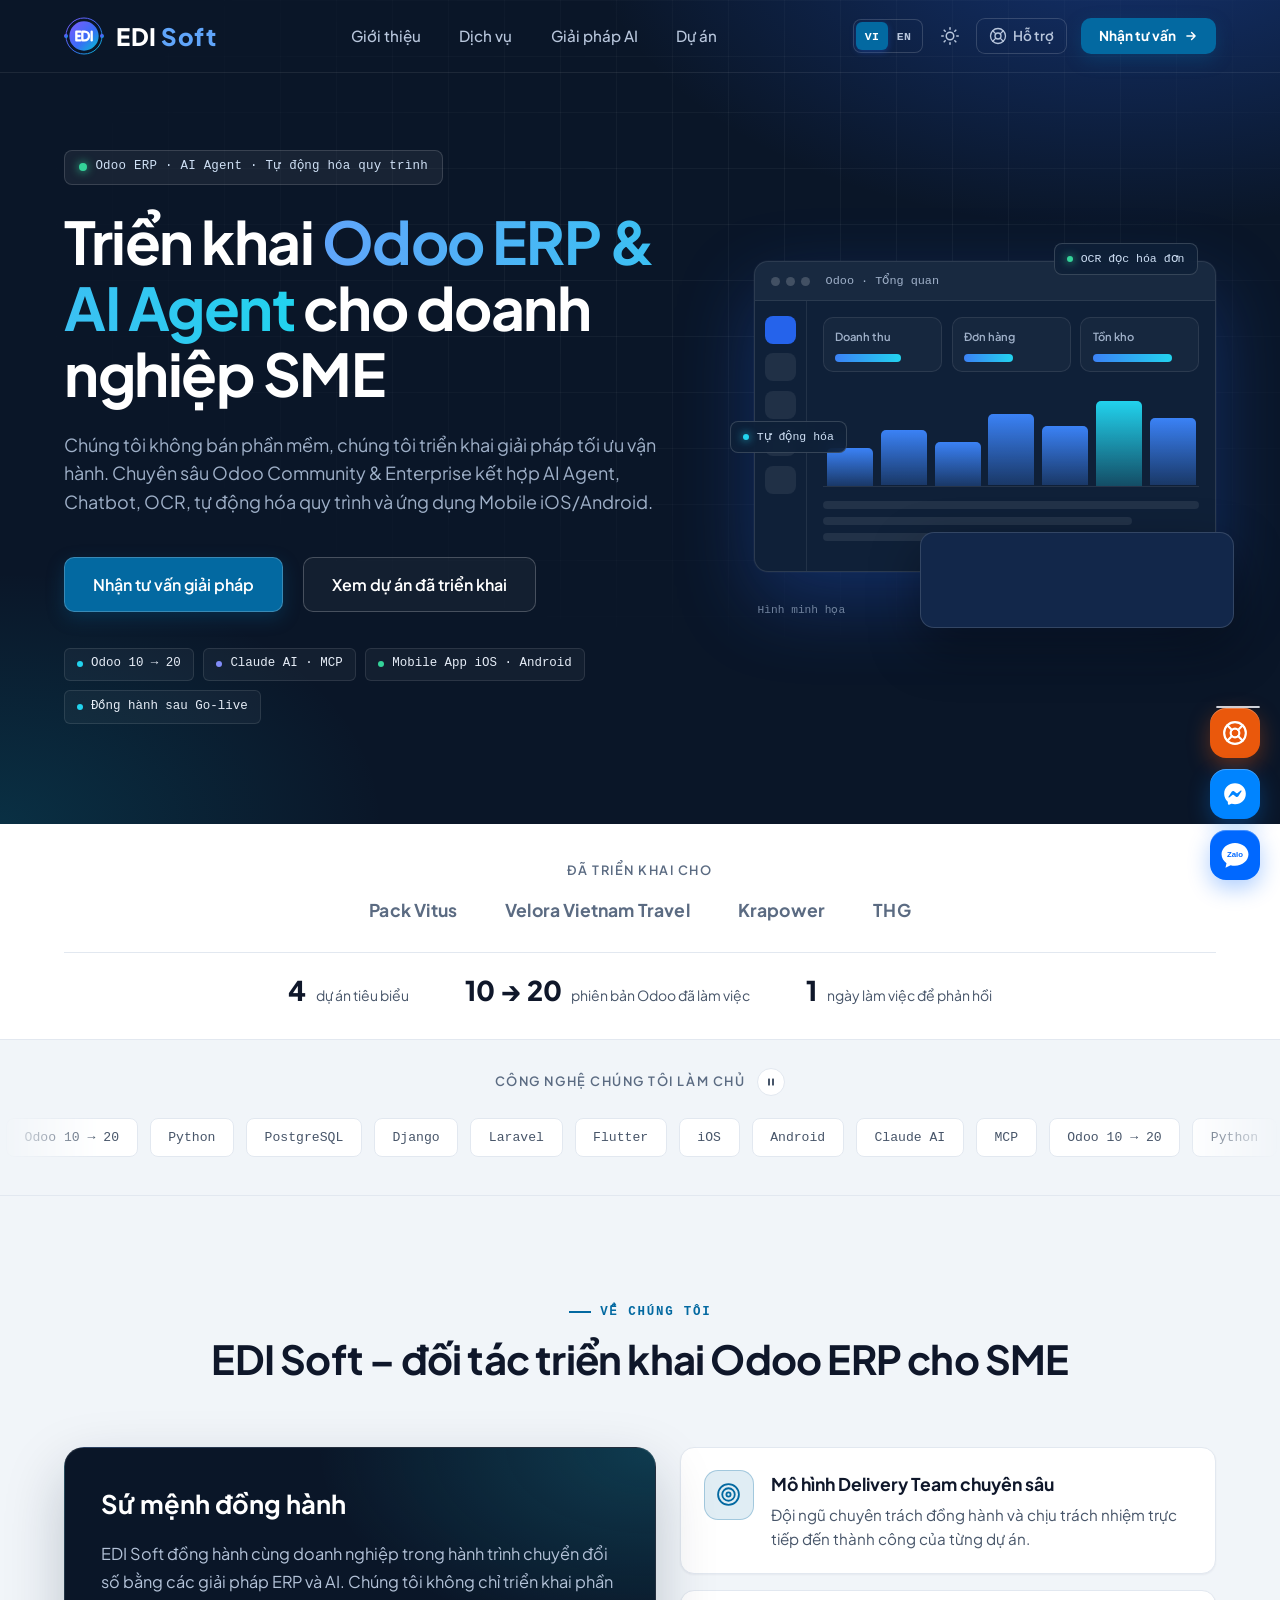
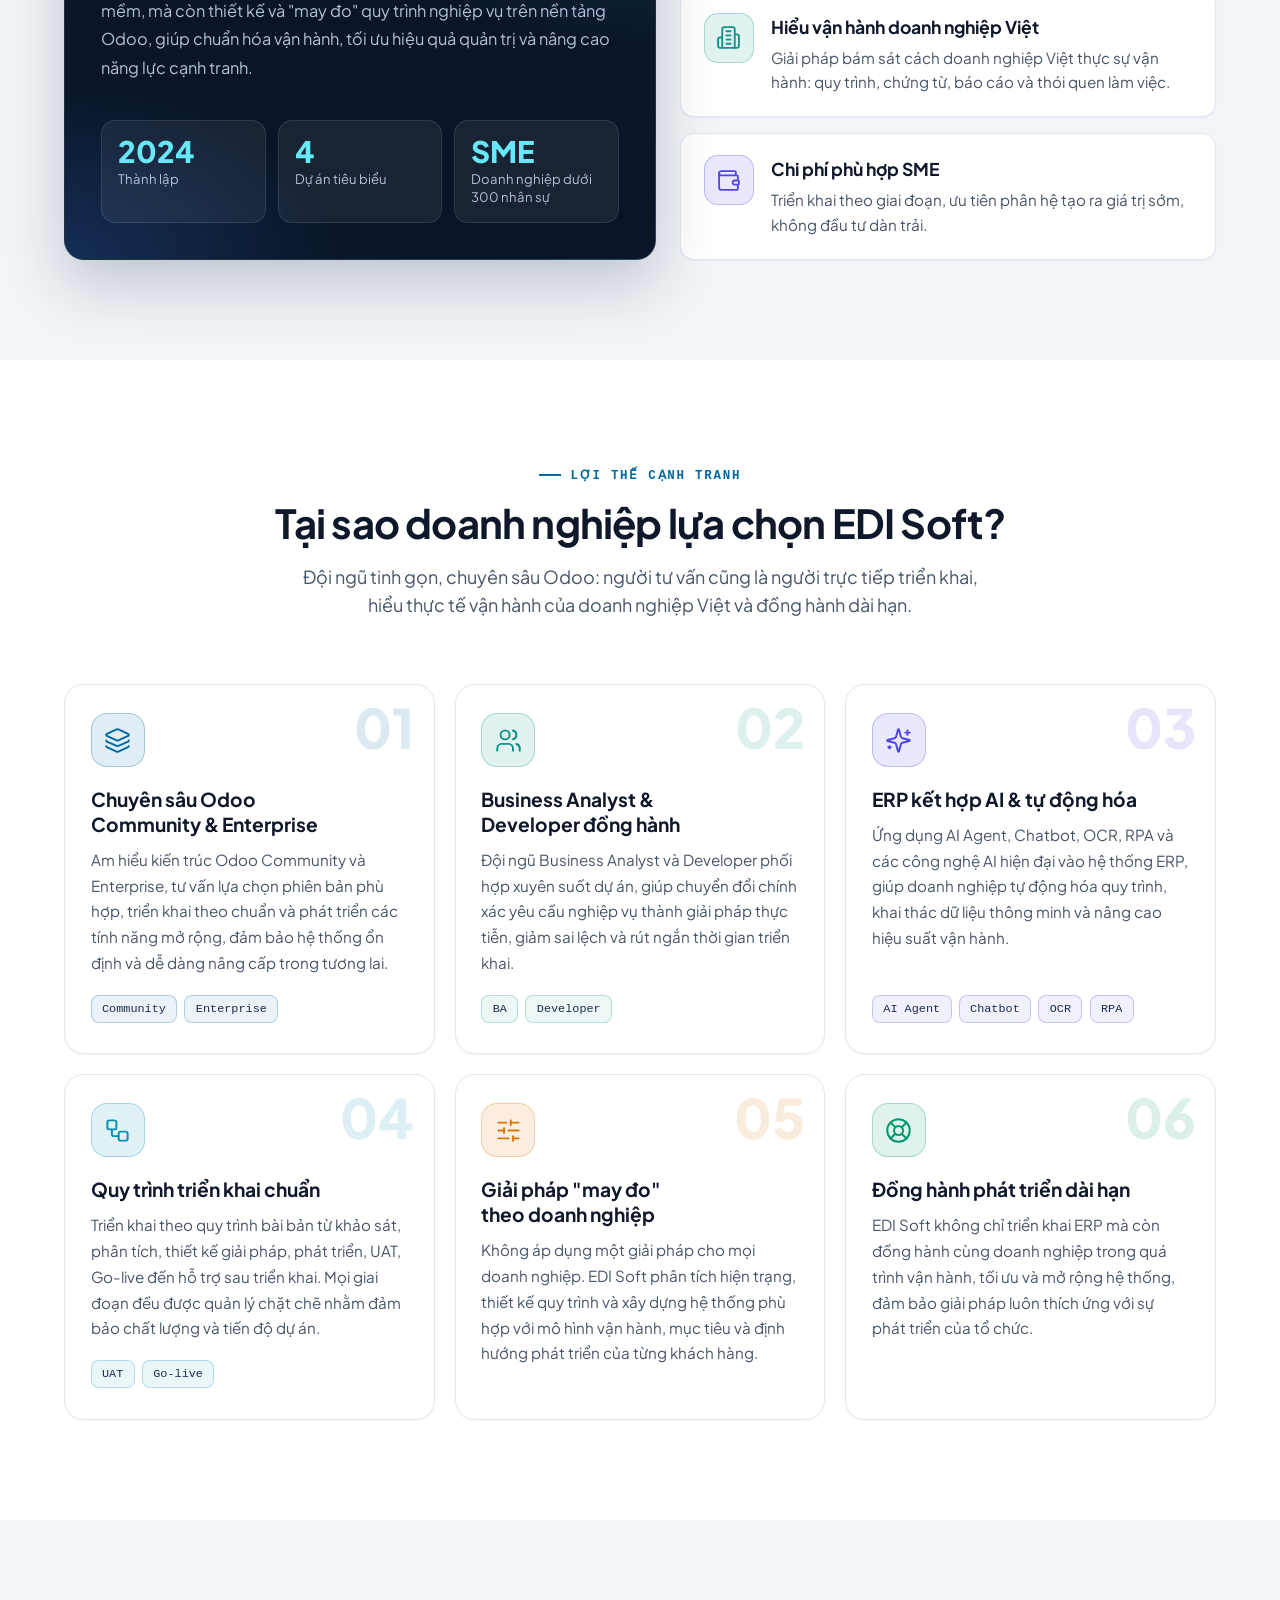
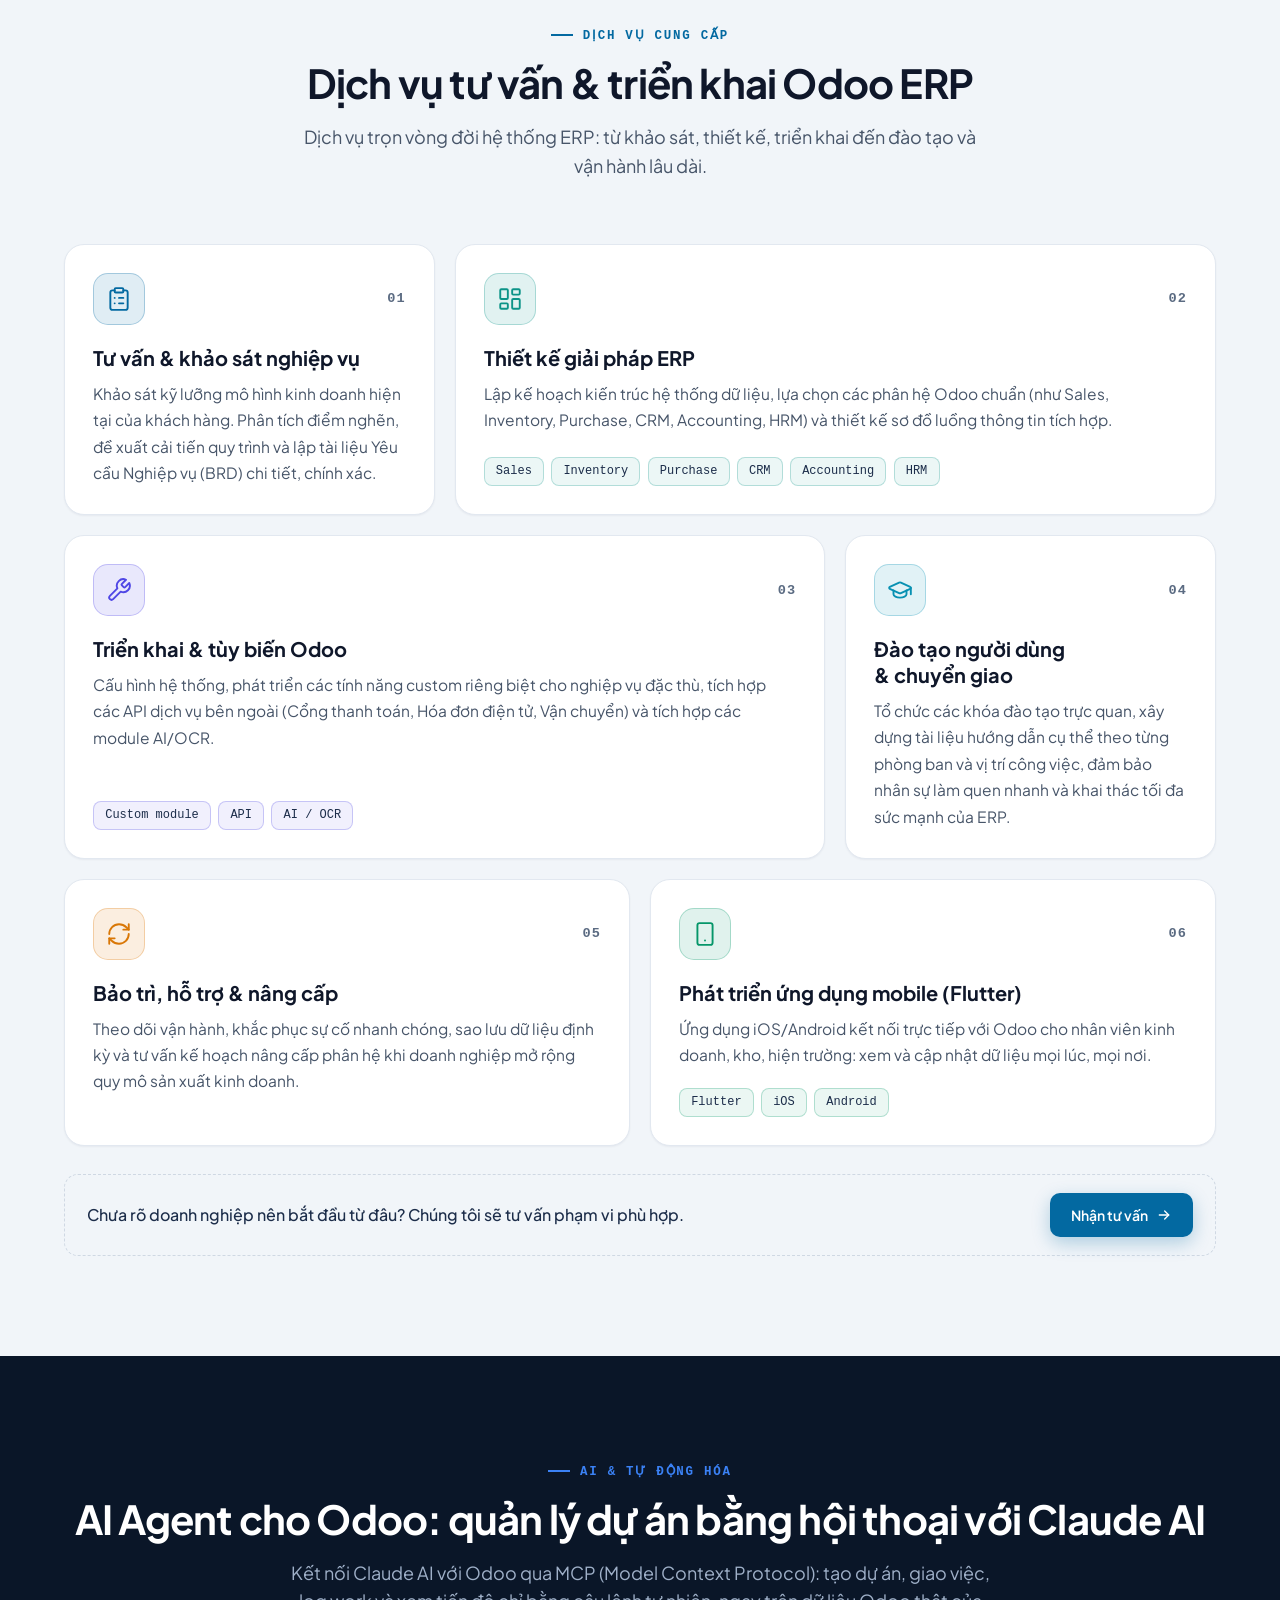
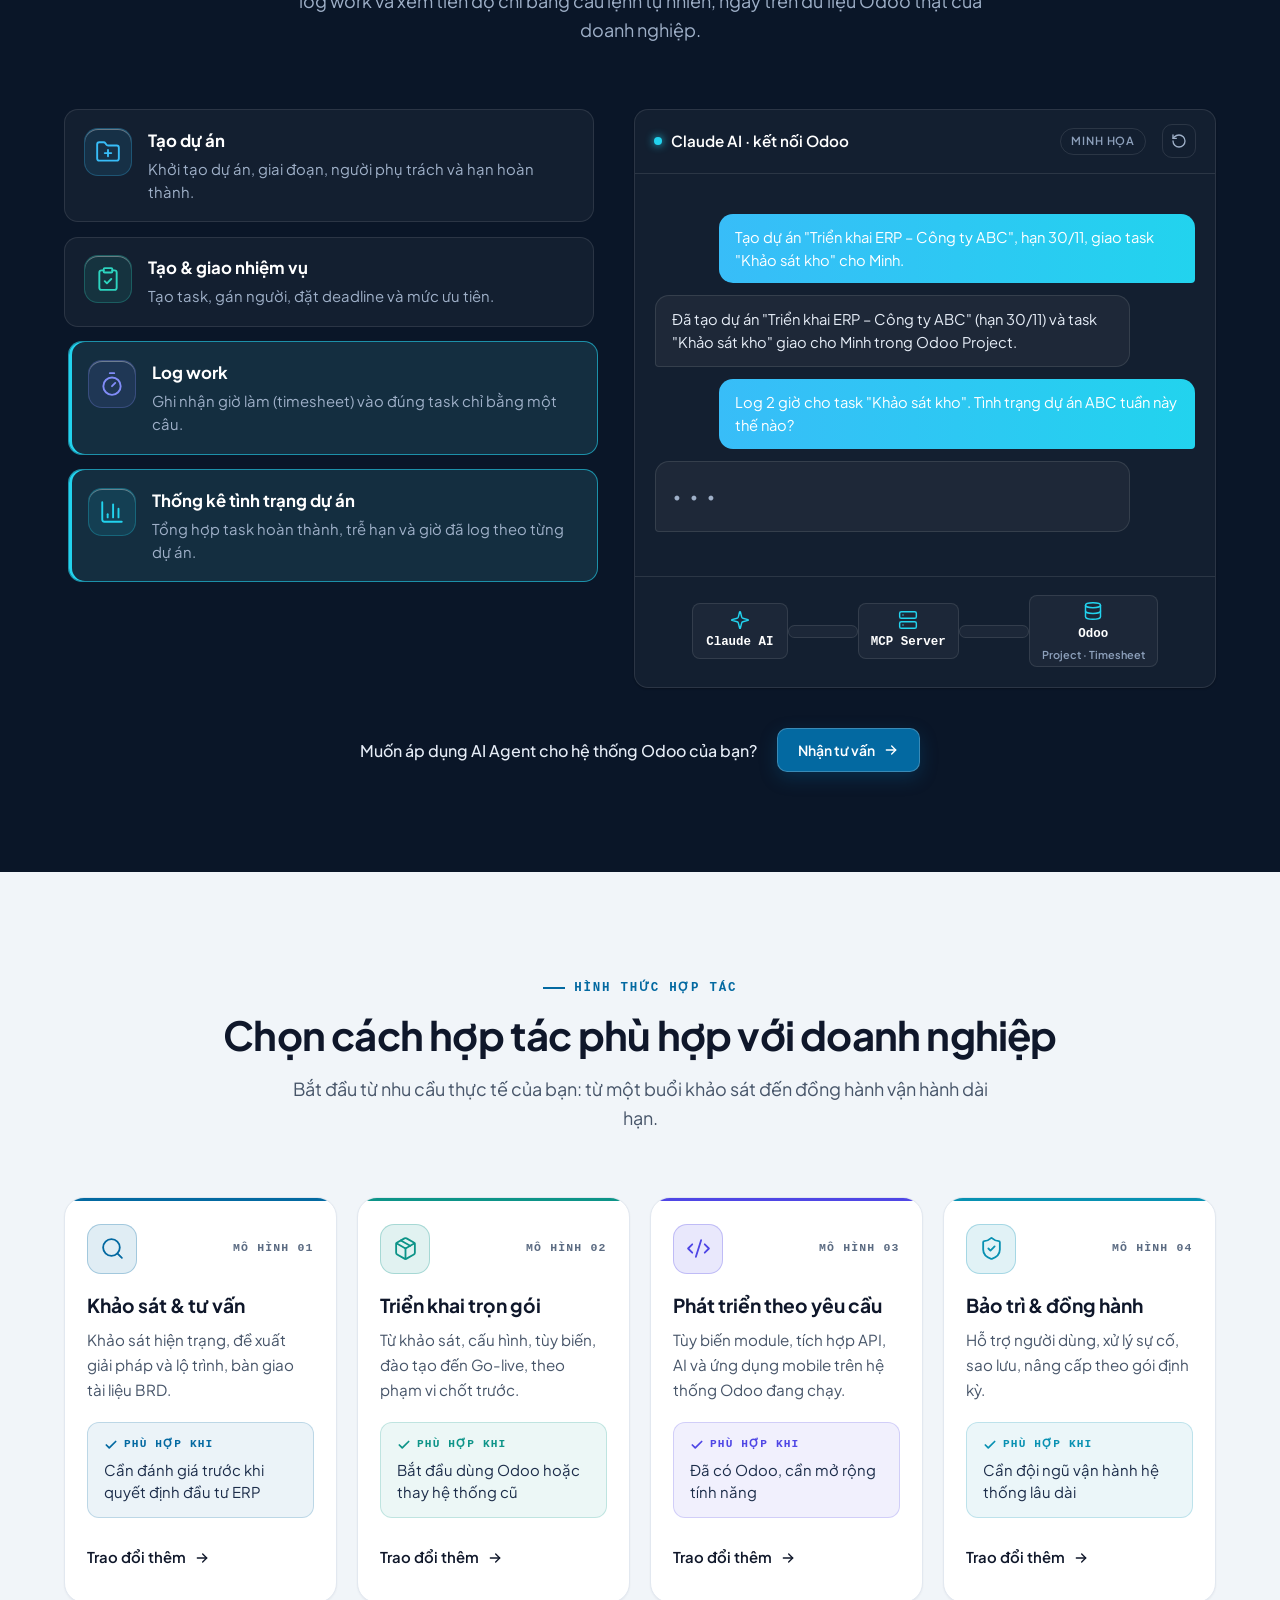
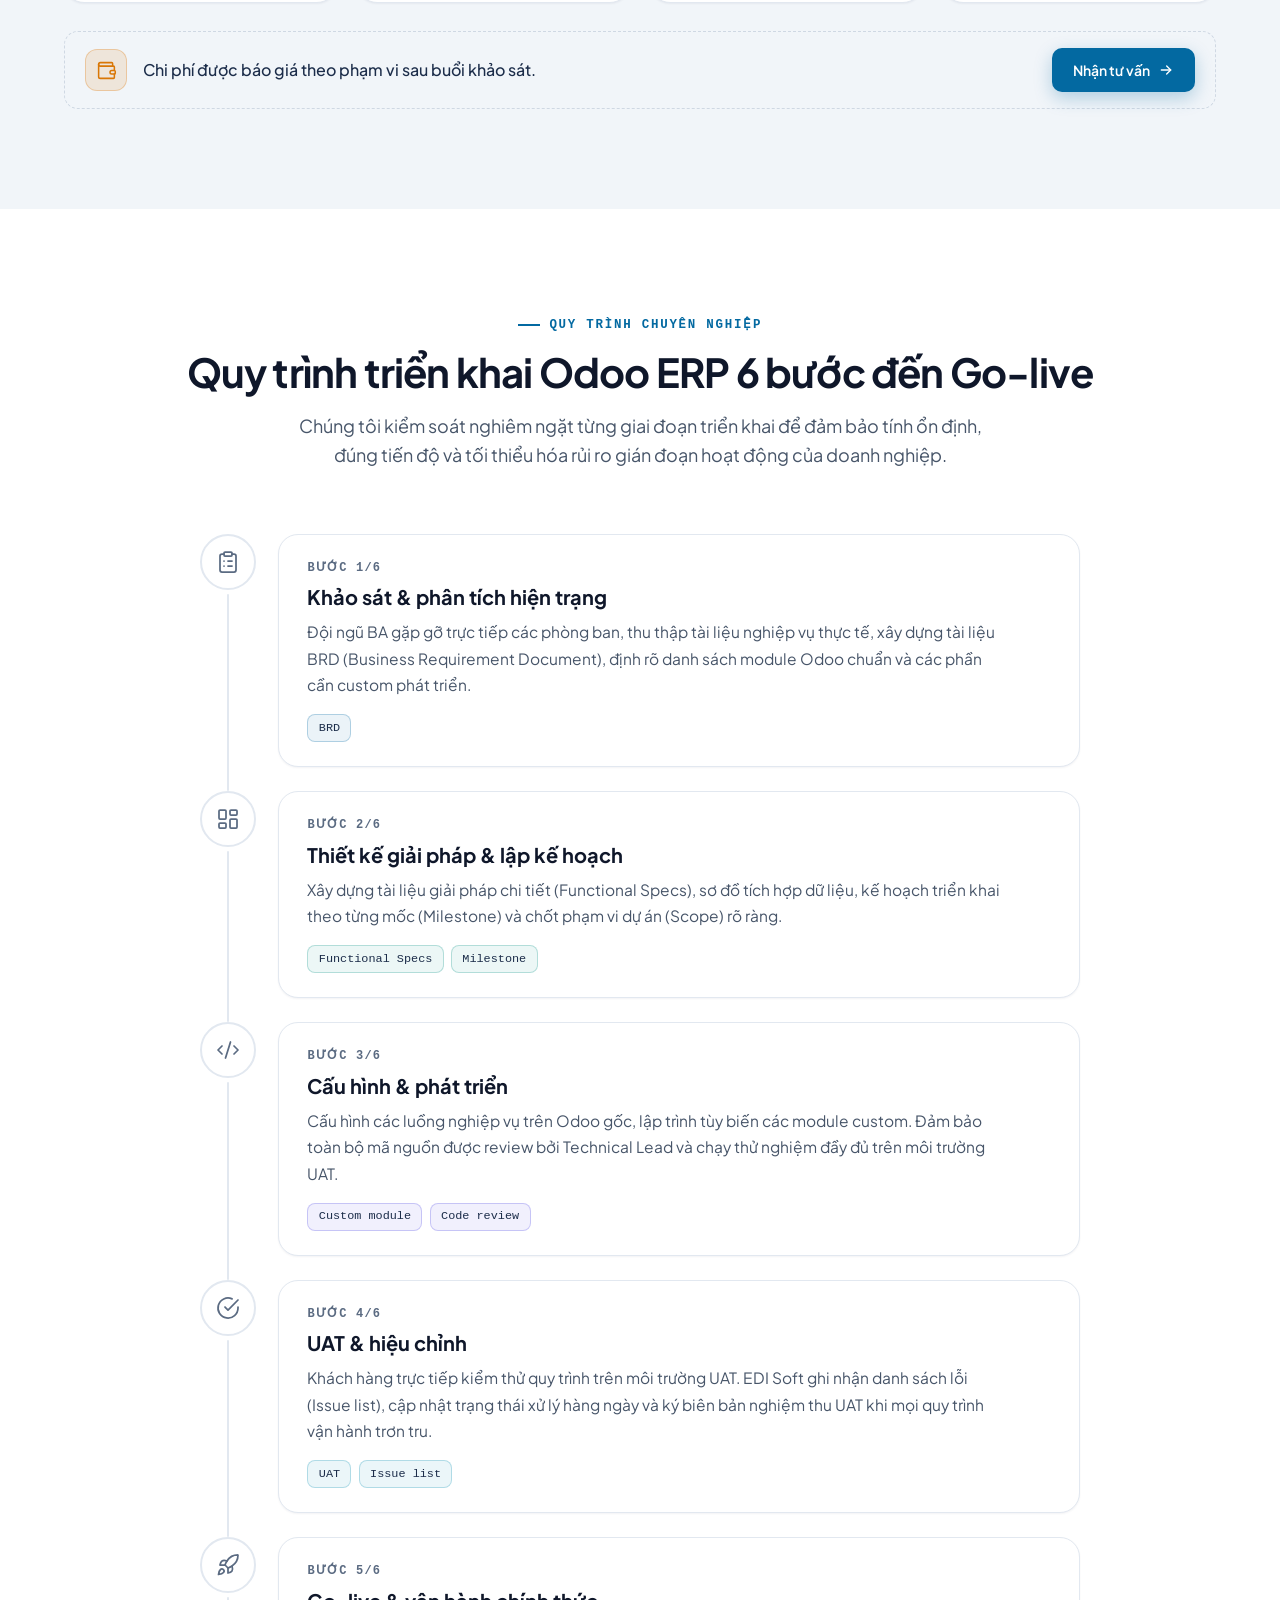
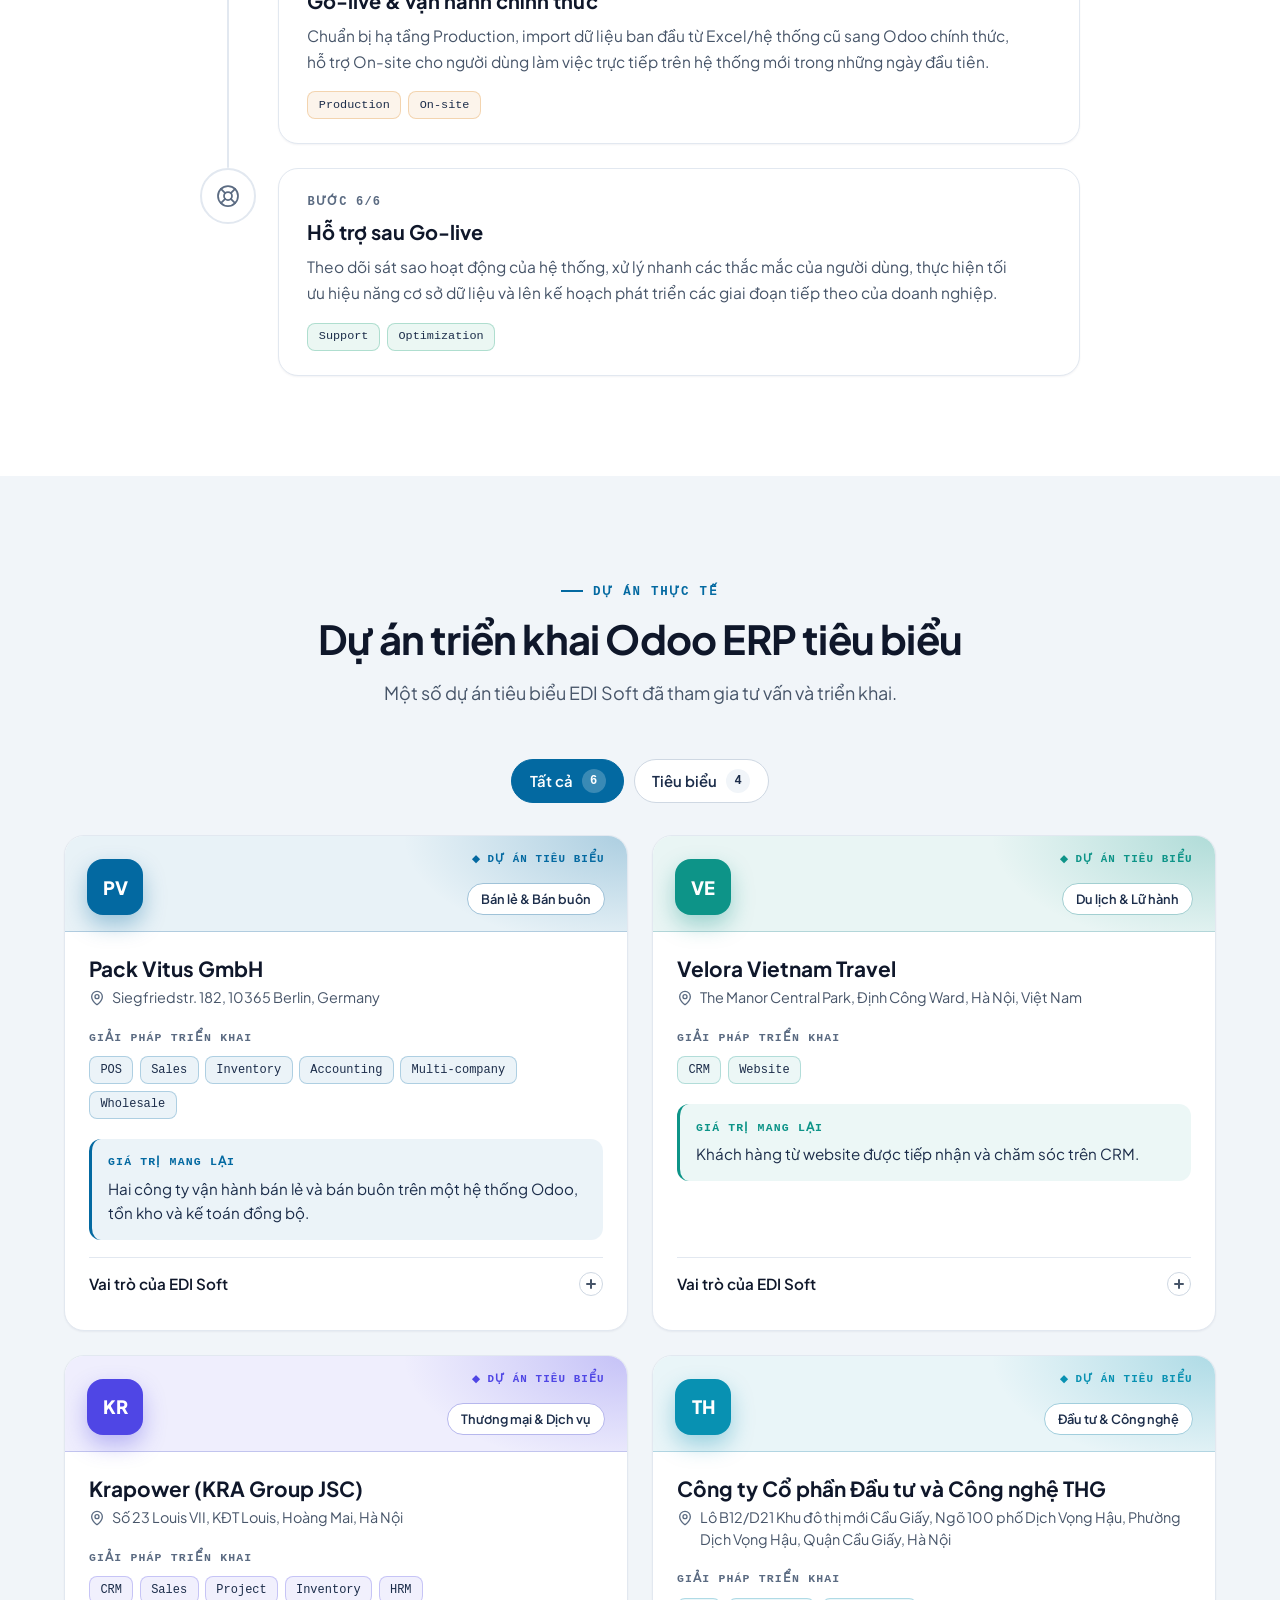
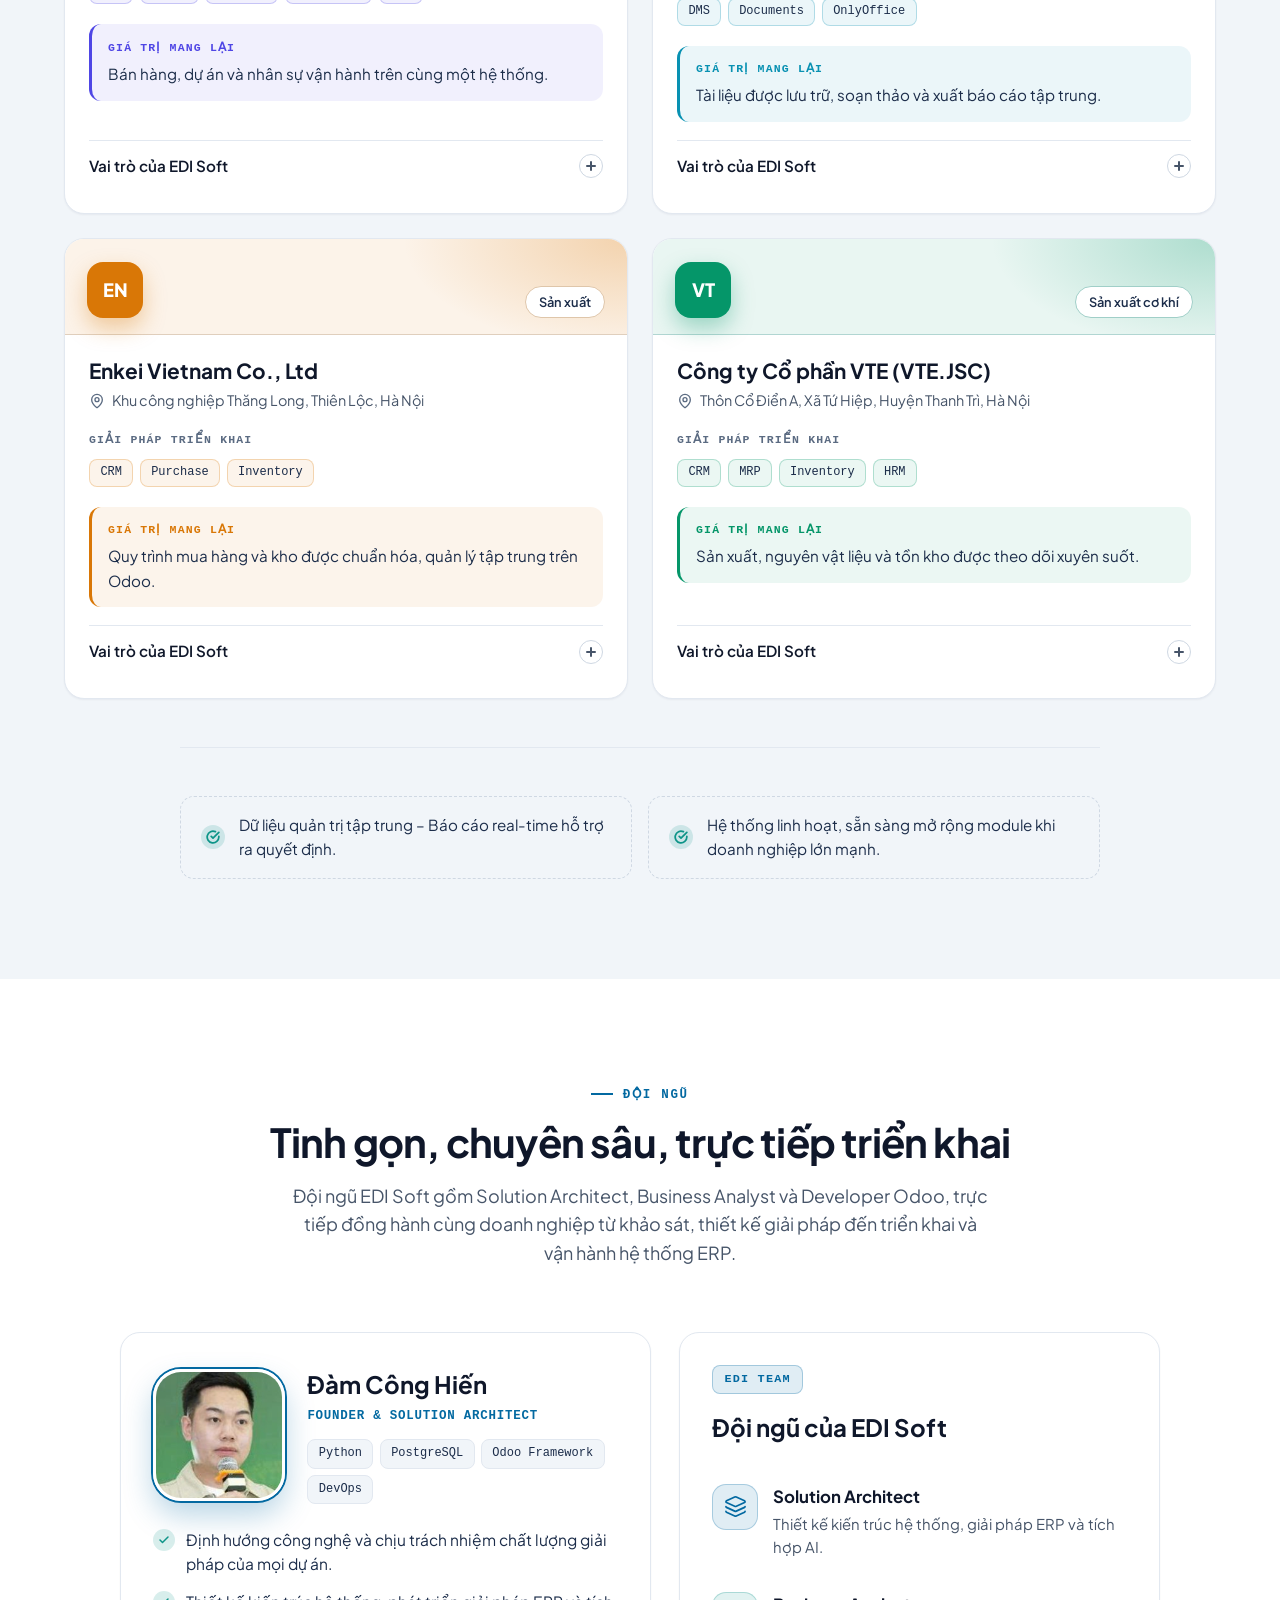
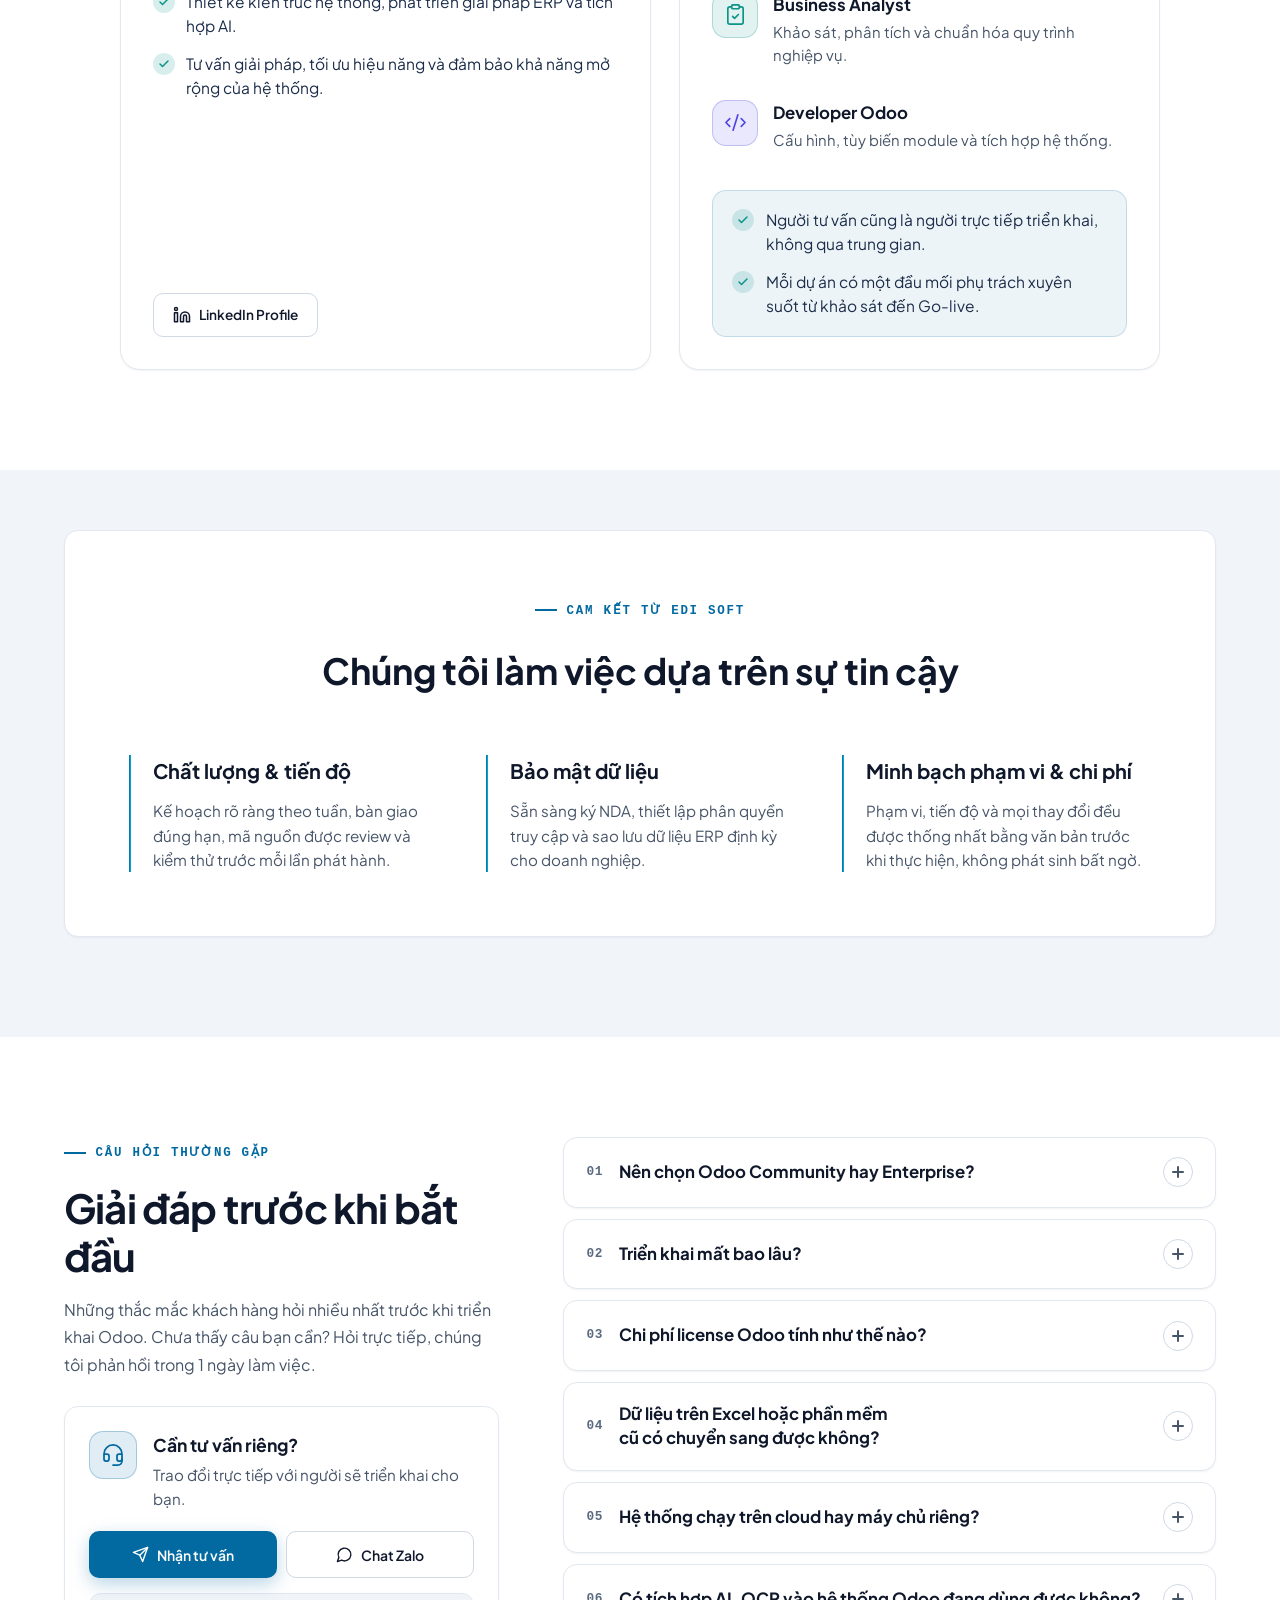
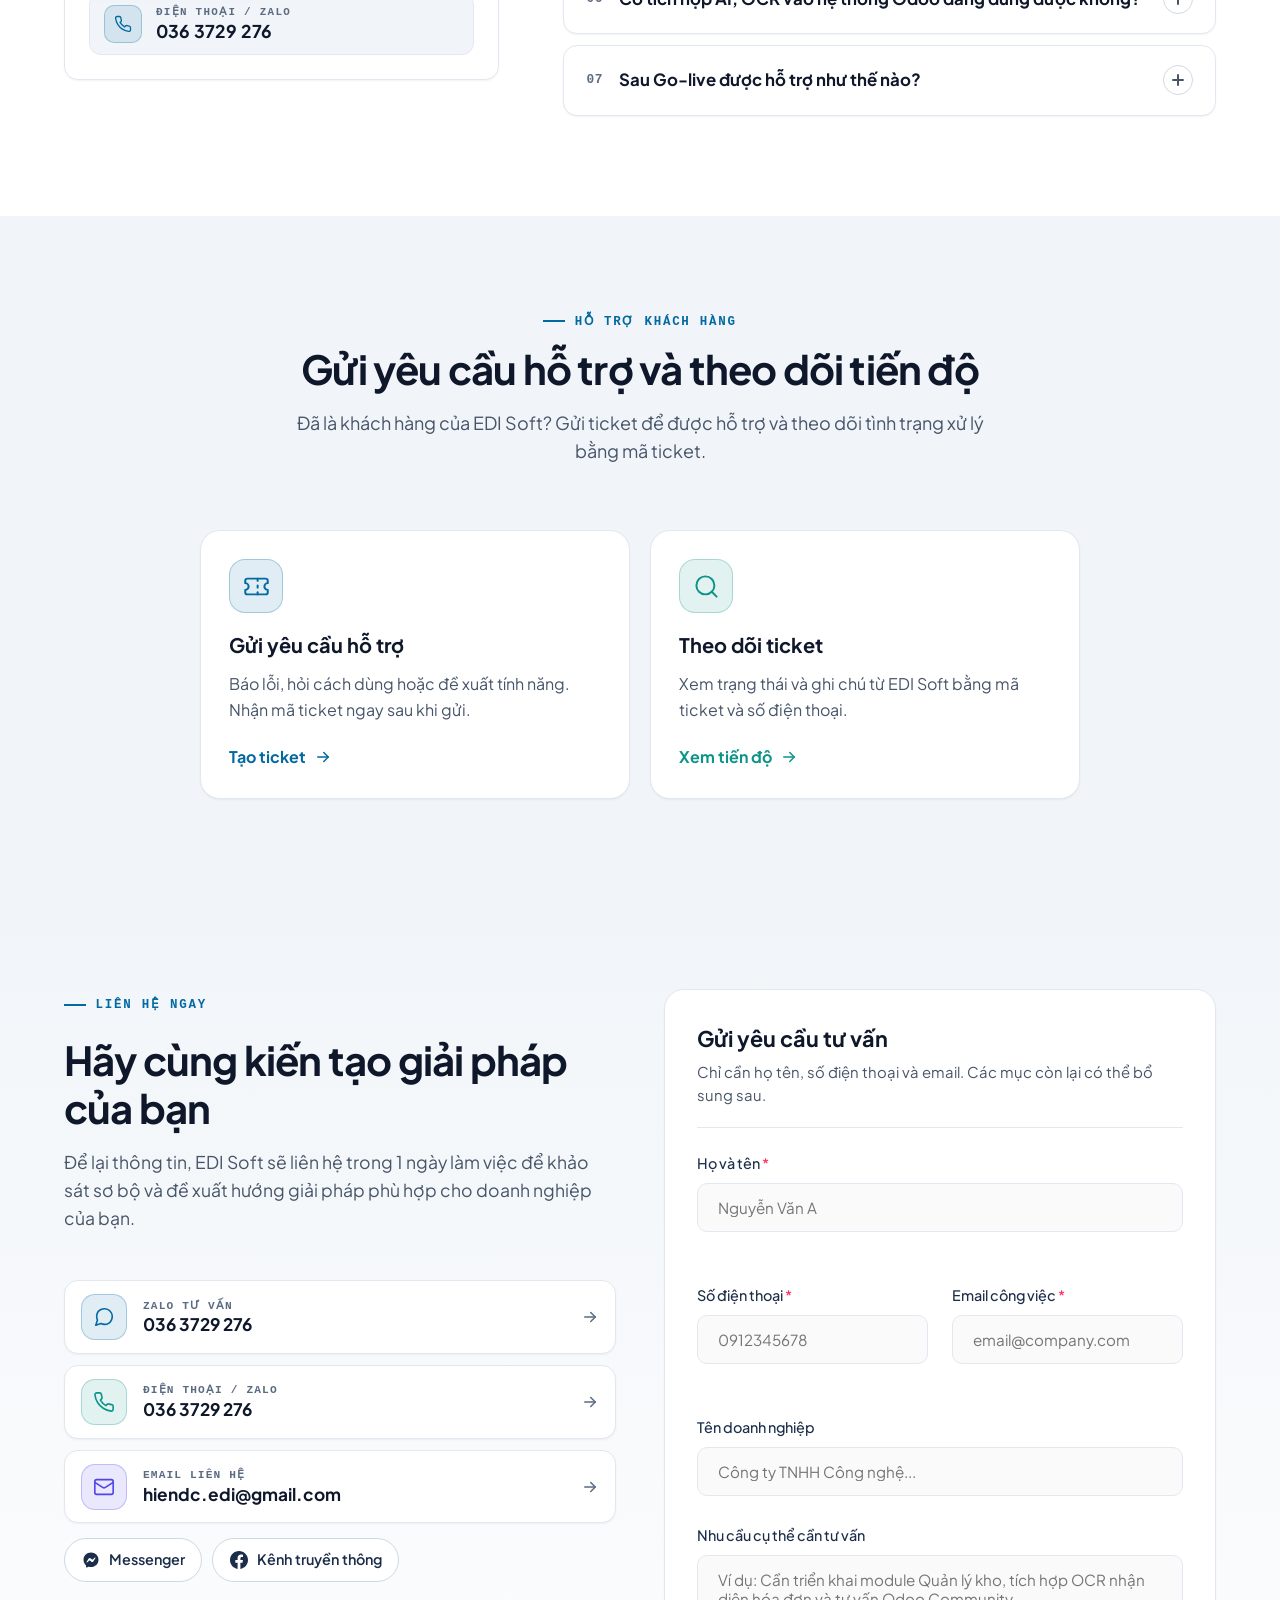
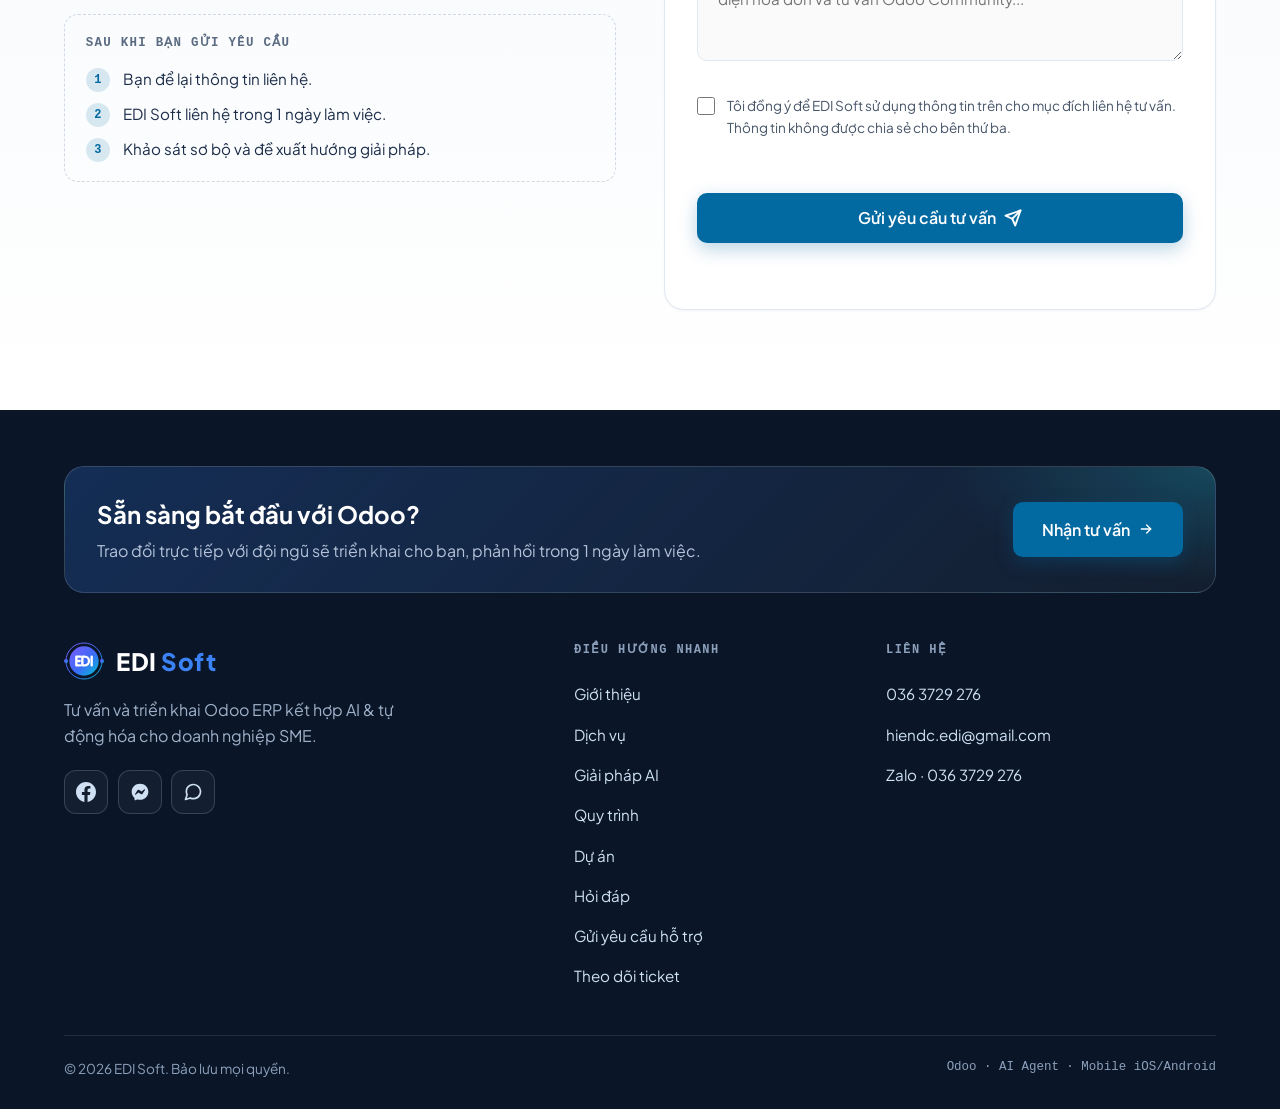
==== commit 83b82db6: "fix(style): improve mobile touch usability - collapse floating dock into a single toggle button on p" ====
--- a/index.html
+++ b/index.html
@@ -1404,6 +1404,10 @@
       <span class="float-label" aria-hidden="true" data-i18n="float-zalo-label">Chat Zalo</span>
       <svg width="34" height="34" viewBox="0 0 48 48" aria-hidden="true"><path fill="#fff" d="M24 7C13.5 7 5 14.2 5 23.1c0 5 2.7 9.5 7 12.4L10.6 42l7.2-3.6c1.9.5 4 .8 6.2.8 10.5 0 19-7.2 19-16.1S34.5 7 24 7z"/><text x="24" y="27.5" text-anchor="middle" font-family="Arial, Helvetica, sans-serif" font-size="11" font-weight="700" fill="#0068ff">Zalo</text></svg>
     </a>
+    <button type="button" class="dock-toggle" id="dock-toggle" aria-expanded="false" aria-label="Liên hệ nhanh">
+      <svg class="i-chat" viewBox="0 0 24 24" fill="none" stroke="currentColor" stroke-width="2" stroke-linecap="round" stroke-linejoin="round" aria-hidden="true"><path d="M21 11.5a8.4 8.4 0 0 1-9 8.4 8.6 8.6 0 0 1-3.6-.8L3 21l1.9-5.4A8.4 8.4 0 1 1 21 11.5z"/></svg>
+      <svg class="i-close" viewBox="0 0 24 24" fill="none" stroke="currentColor" stroke-width="2.25" stroke-linecap="round" aria-hidden="true"><path d="M6 6l12 12M18 6 6 18"/></svg>
+    </button>
   </div>
 
   <!-- Success Modal for Contact Form -->
--- a/src/styles/main.css
+++ b/src/styles/main.css
@@ -6090,3 +6090,39 @@
   .tp-hero { padding: 96px 0 100px; }
 }
 @media (max-width: 1024px) { .header-actions #btn-header-cta { display: none; } }
+
+/* ==========================================
+   MOBILE TOUCH FIXES: collapsible float dock, 16px inputs (no iOS zoom), 44px targets
+   ========================================== */
+.dock-toggle { display: none; }
+.mobile-nav-panel { height: 100dvh; overflow-y: auto; overscroll-behavior: contain; }
+a, button, summary, label, input, select, textarea { -webkit-tap-highlight-color: transparent; touch-action: manipulation; }
+
+@media (max-width: 768px), (pointer: coarse) {
+  .float-dock { right: 0.75rem; bottom: calc(0.75rem + env(safe-area-inset-bottom)); }
+  .float-dock .dock-toggle {
+    display: grid; place-items: center; width: 52px; height: 52px; border: 0; border-radius: 50%;
+    background: var(--cta); color: #fff; cursor: pointer;
+    box-shadow: 0 8px 22px rgba(3, 105, 161, 0.4), inset 0 1px 0 rgba(255, 255, 255, 0.25);
+  }
+  .dock-toggle svg { width: 24px; height: 24px; grid-area: 1 / 1; transition: opacity 0.2s, transform 0.2s; }
+  .dock-toggle .i-close, .float-dock.open .dock-toggle .i-chat { opacity: 0; transform: rotate(-90deg) scale(0.5); }
+  .float-dock.open .dock-toggle .i-close { opacity: 1; transform: none; }
+  .float-dock:not(.open) > :not(.dock-toggle) { display: none; }
+  .float-dock.open > .back-to-top:not(.show) { display: none; }
+
+  input:not([type="checkbox"]):not([type="radio"]), textarea, select { font-size: 16px !important; }
+  .form-consent label { min-height: 44px; align-items: flex-start; padding: 0.35rem 0; }
+  .form-consent input[type="checkbox"], .sf-chip input { width: 22px; height: 22px; }
+  .logo-area { min-height: 44px; }
+  .ai-replay { width: 44px; height: 44px; }
+  .marquee-toggle { width: 44px; height: 44px; }
+  .footer-links-list a, .contact-value { padding: 0.7rem 0; }
+}
+.float-dock.typing { opacity: 0; pointer-events: none; }
+html, body { touch-action: manipulation; }
+.lang-toggle, .theme-toggle { user-select: none; -webkit-user-select: none; }
+@media (max-width: 768px), (pointer: coarse) {
+  .lang-toggle { min-width: 88px; height: 44px; }
+  .lang-opt { min-width: 44px; }
+}
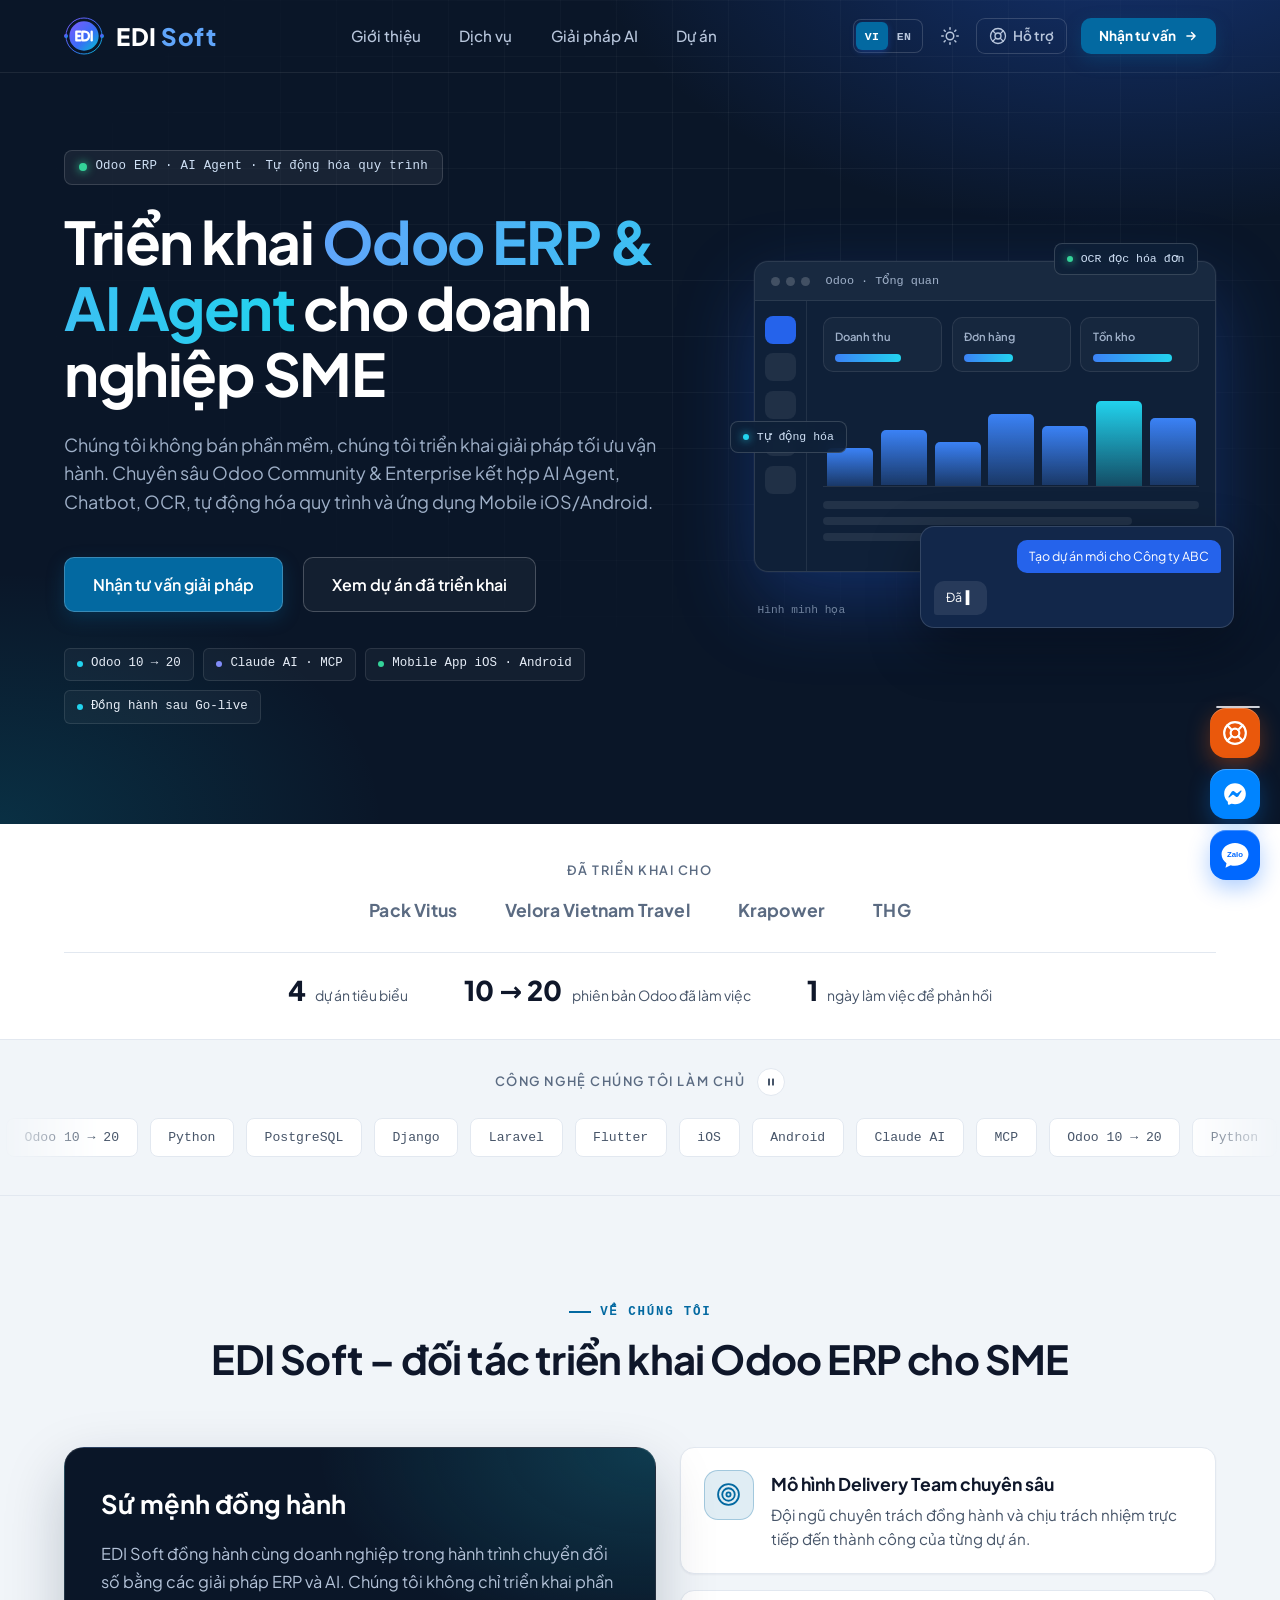
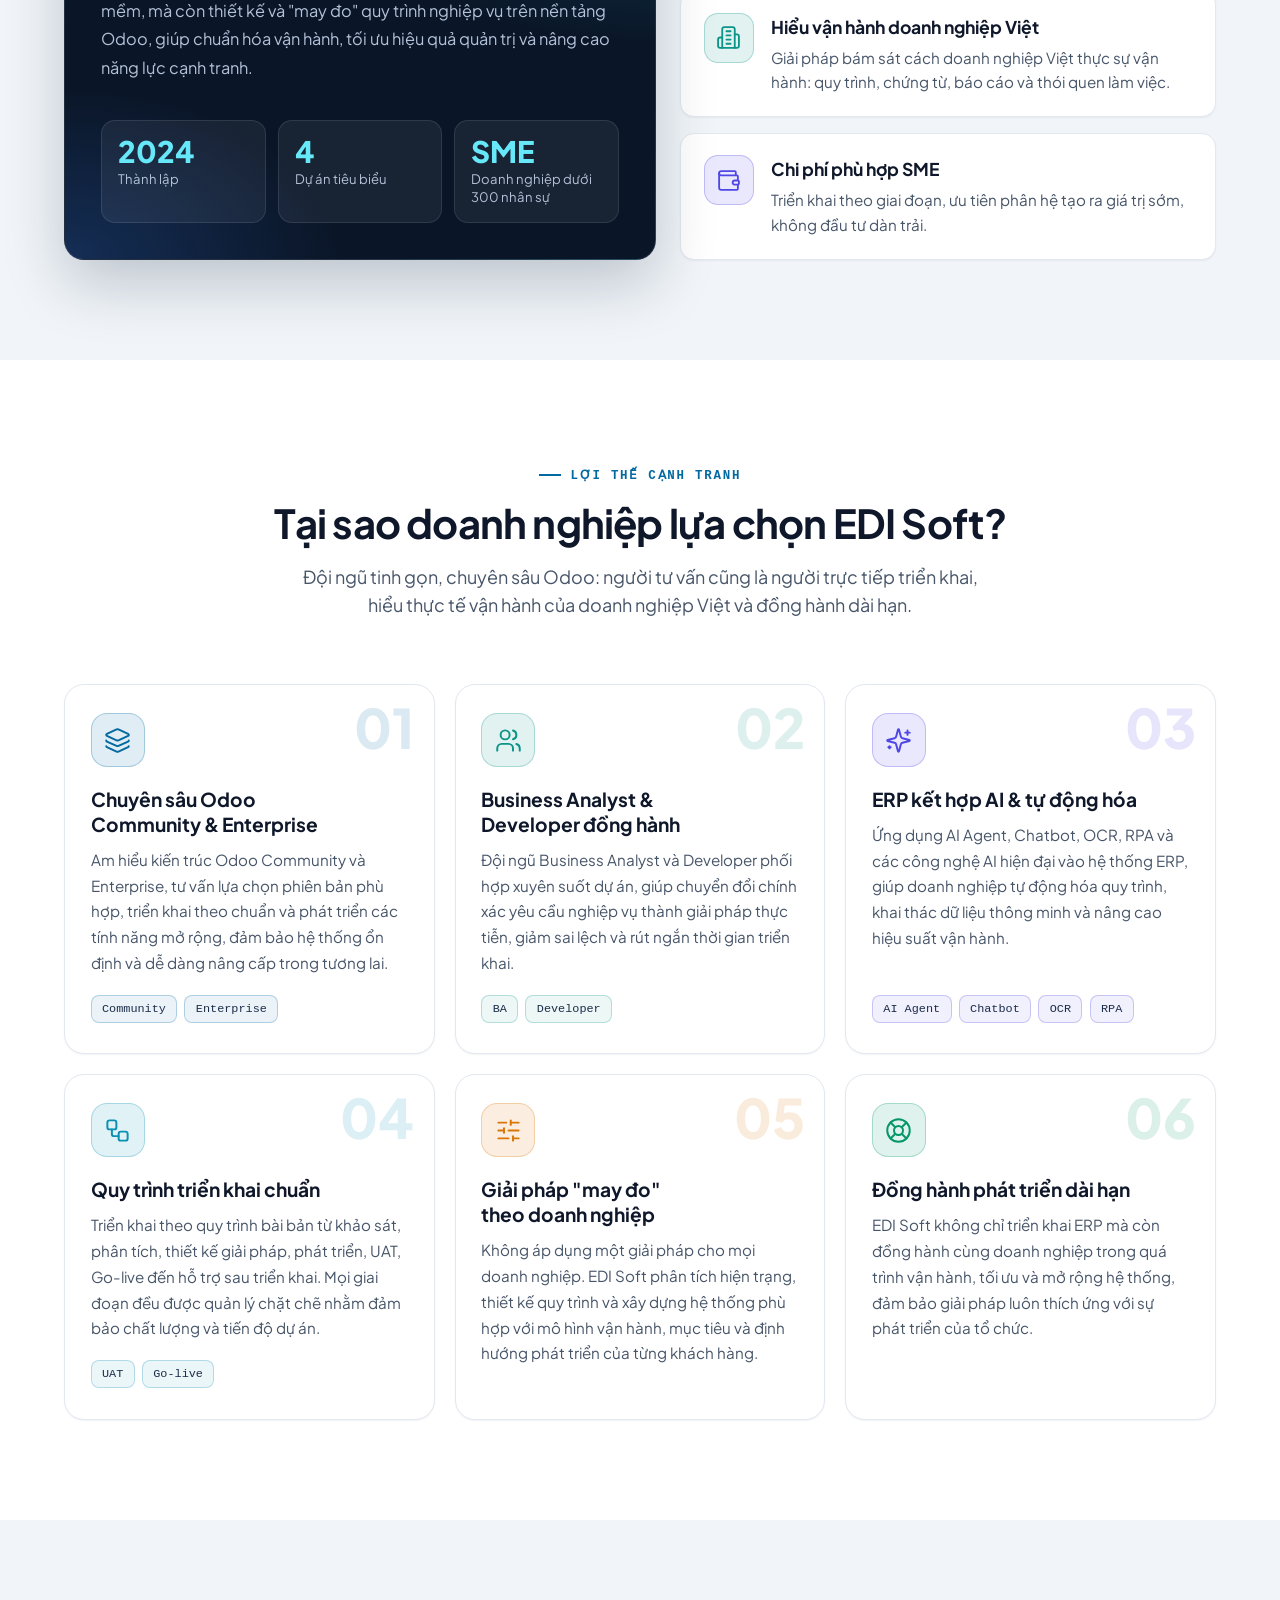
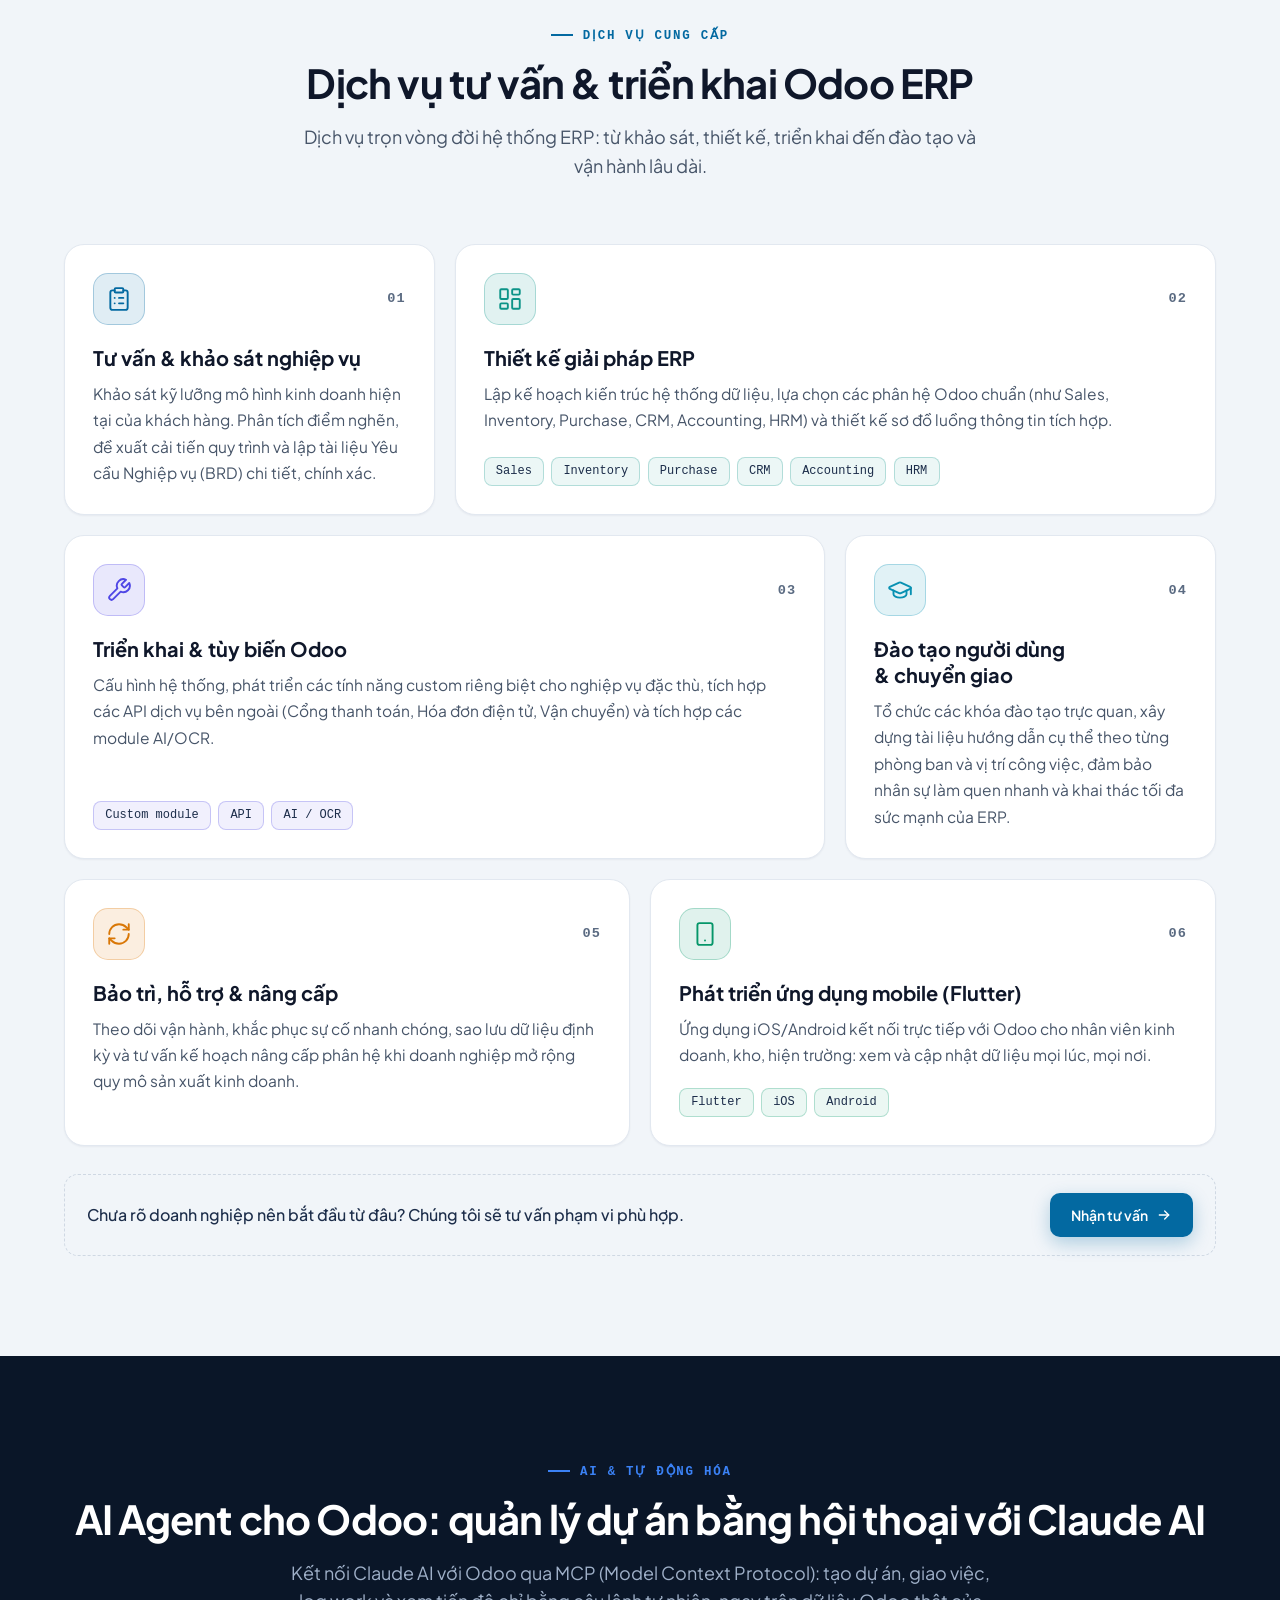
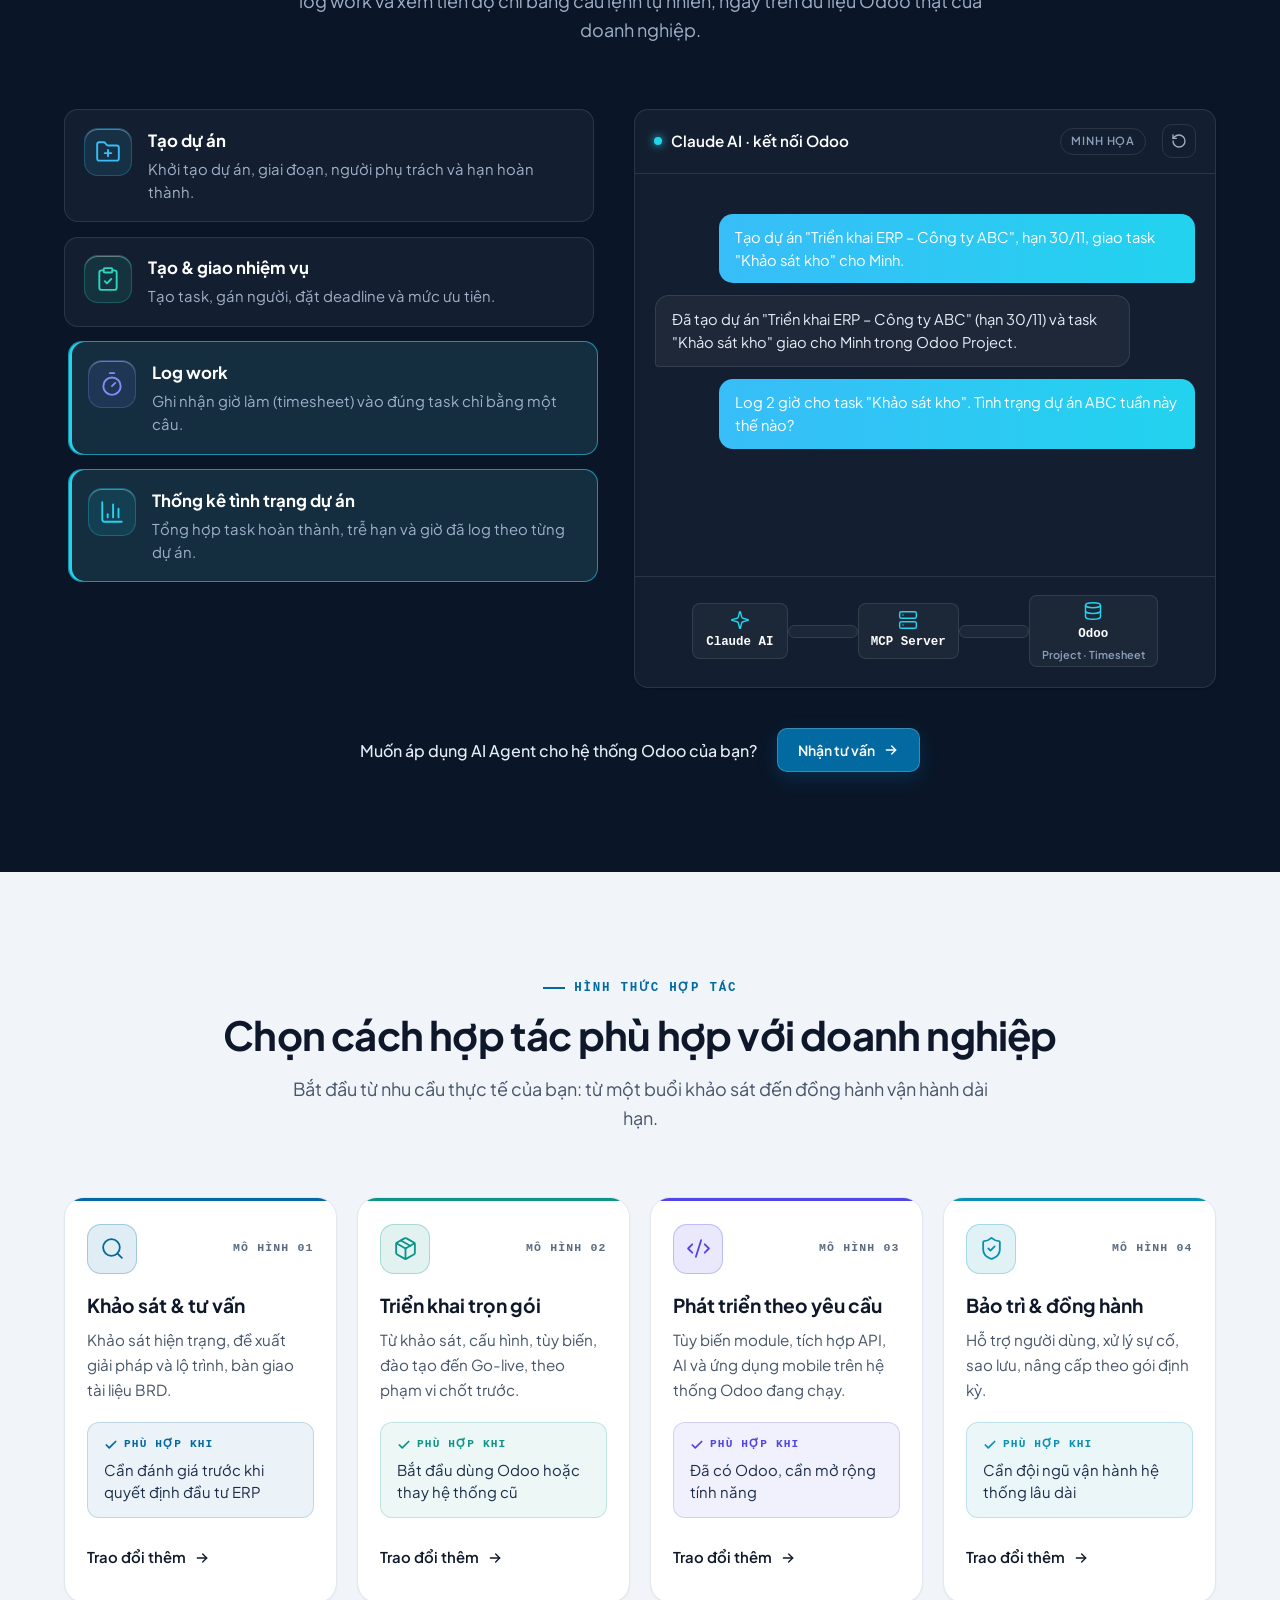
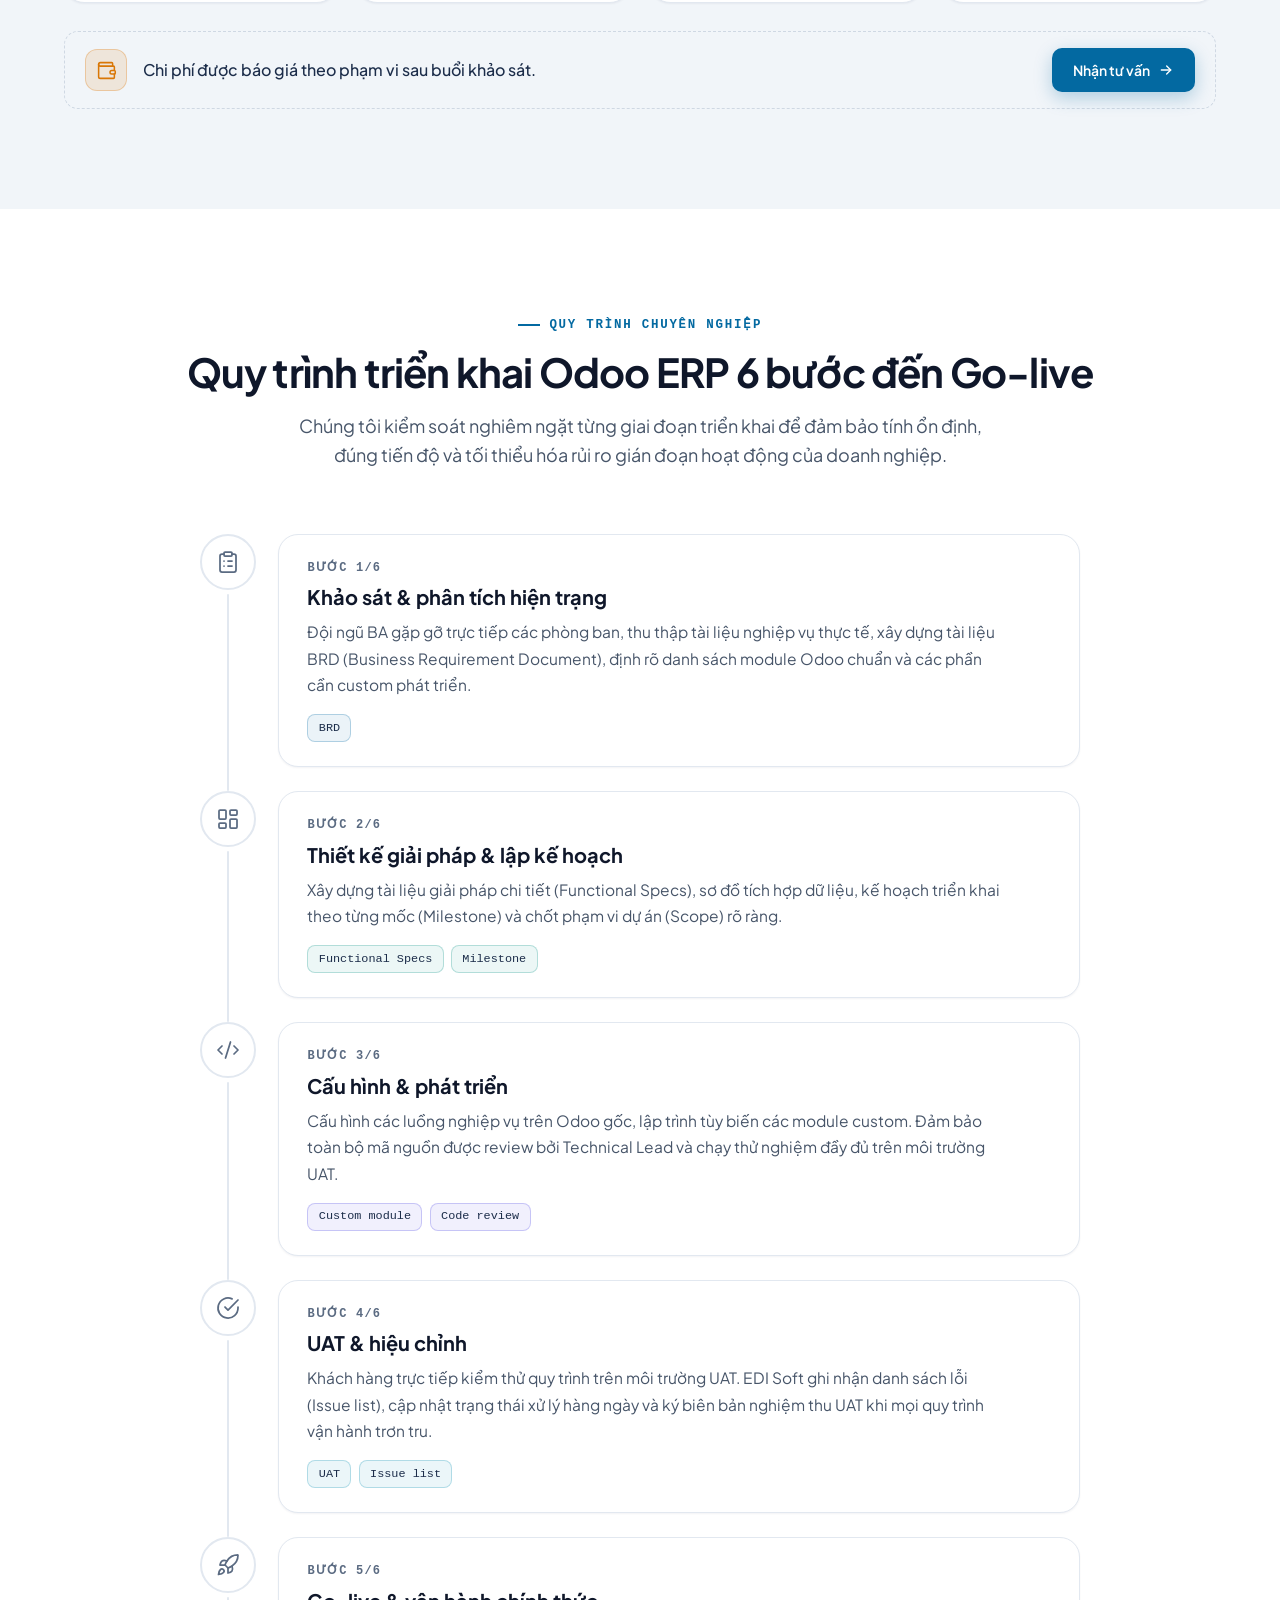
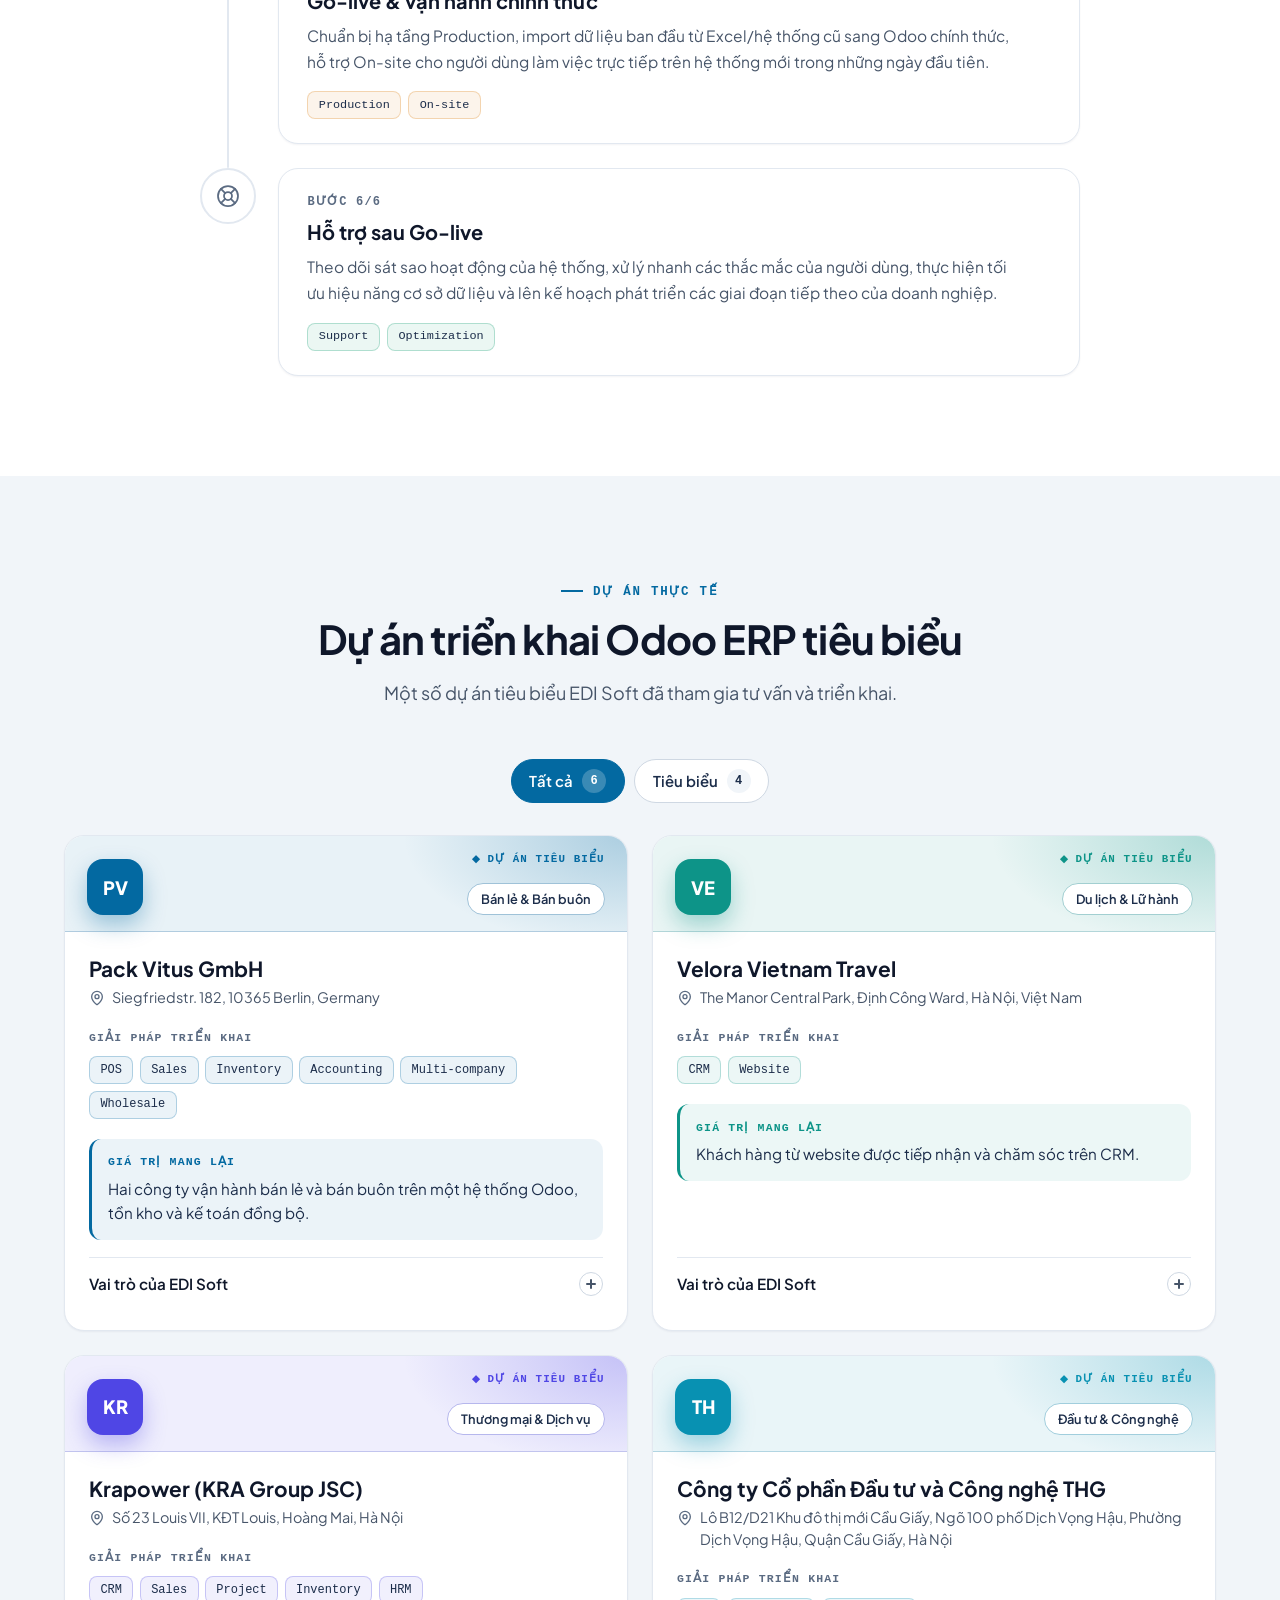
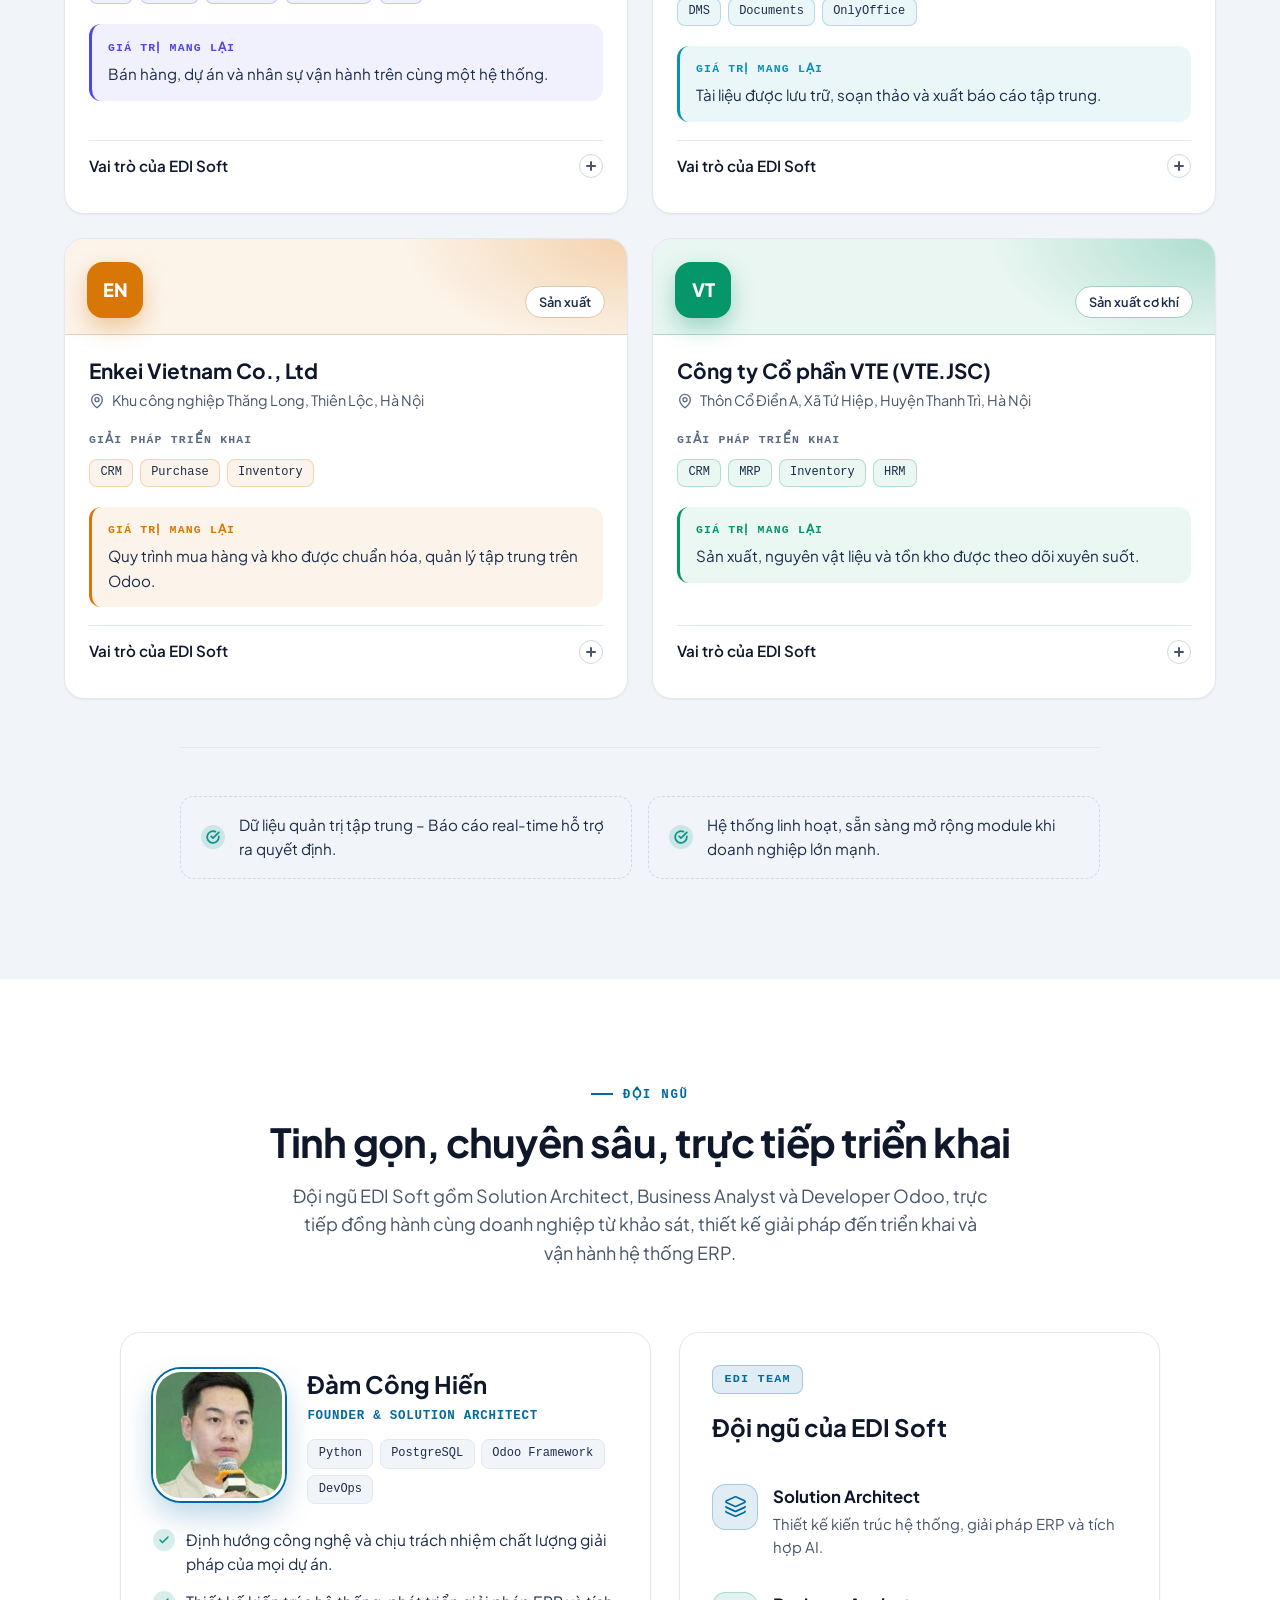
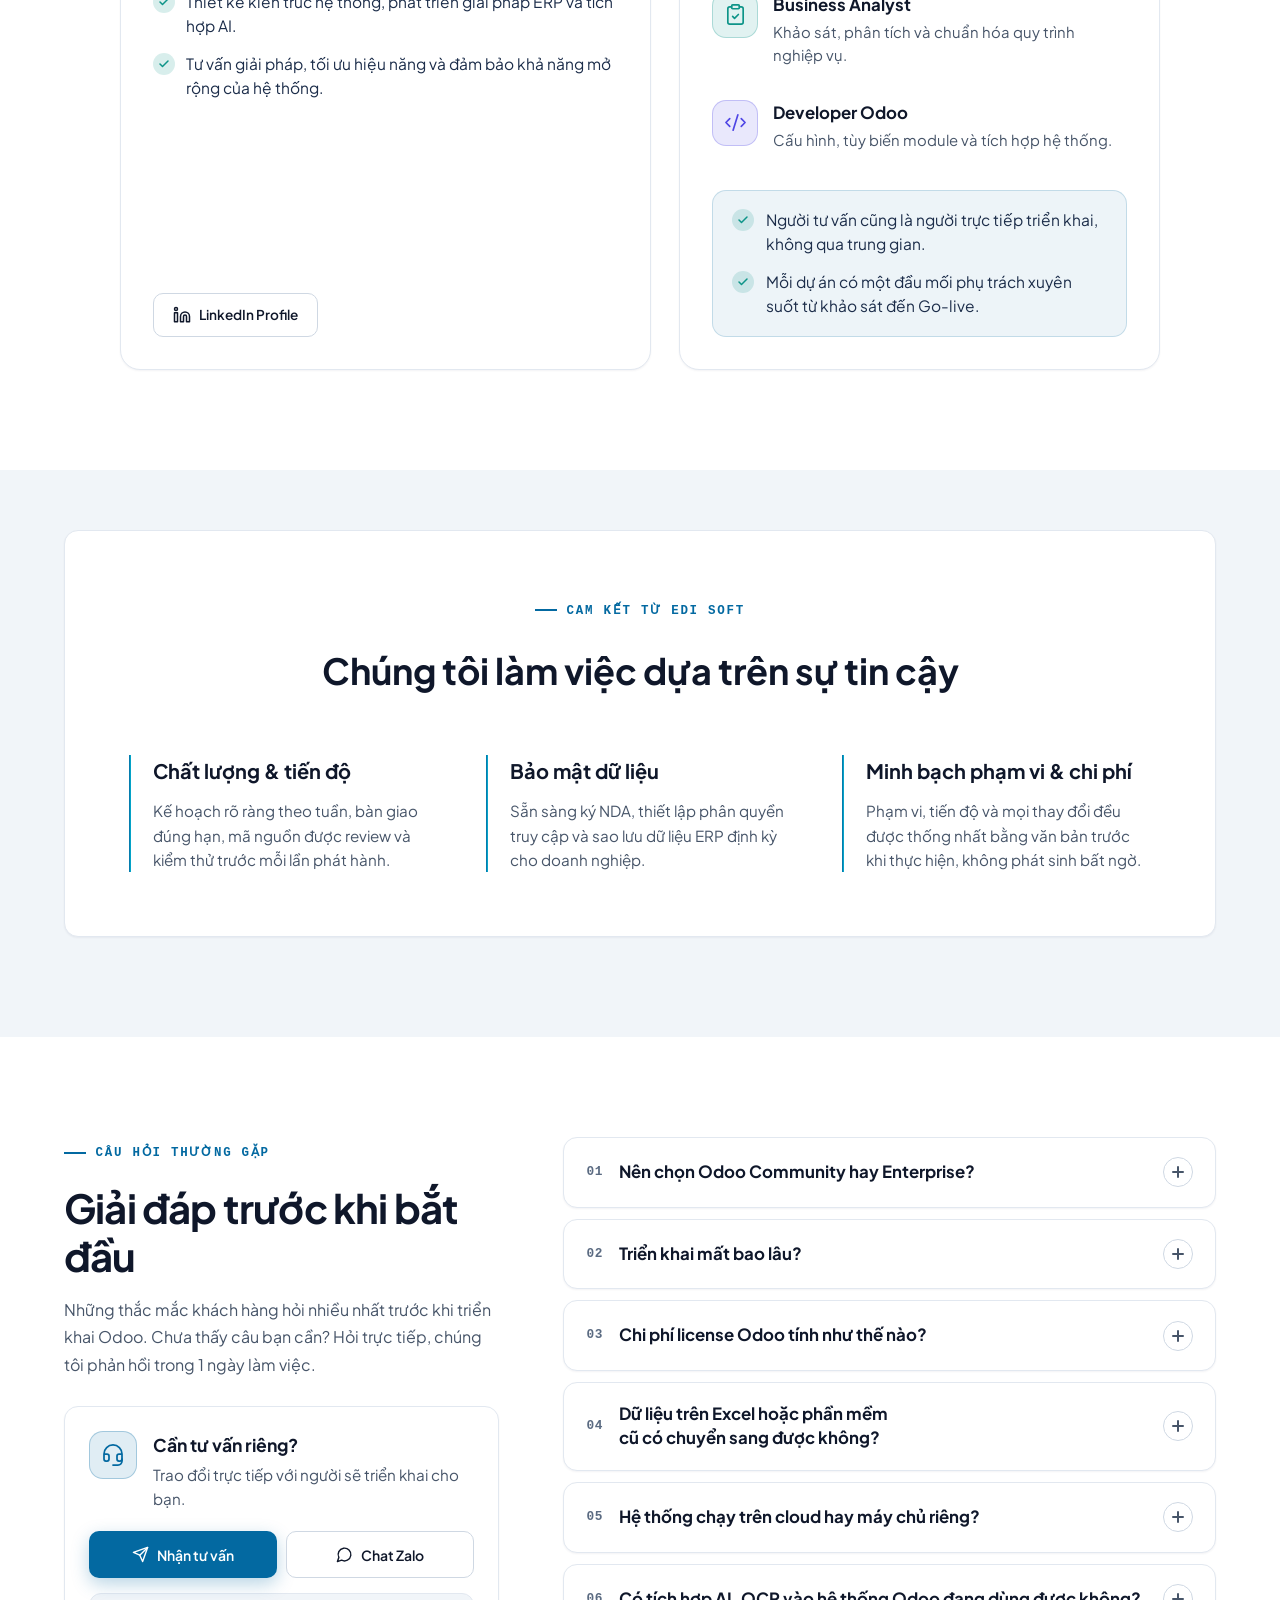
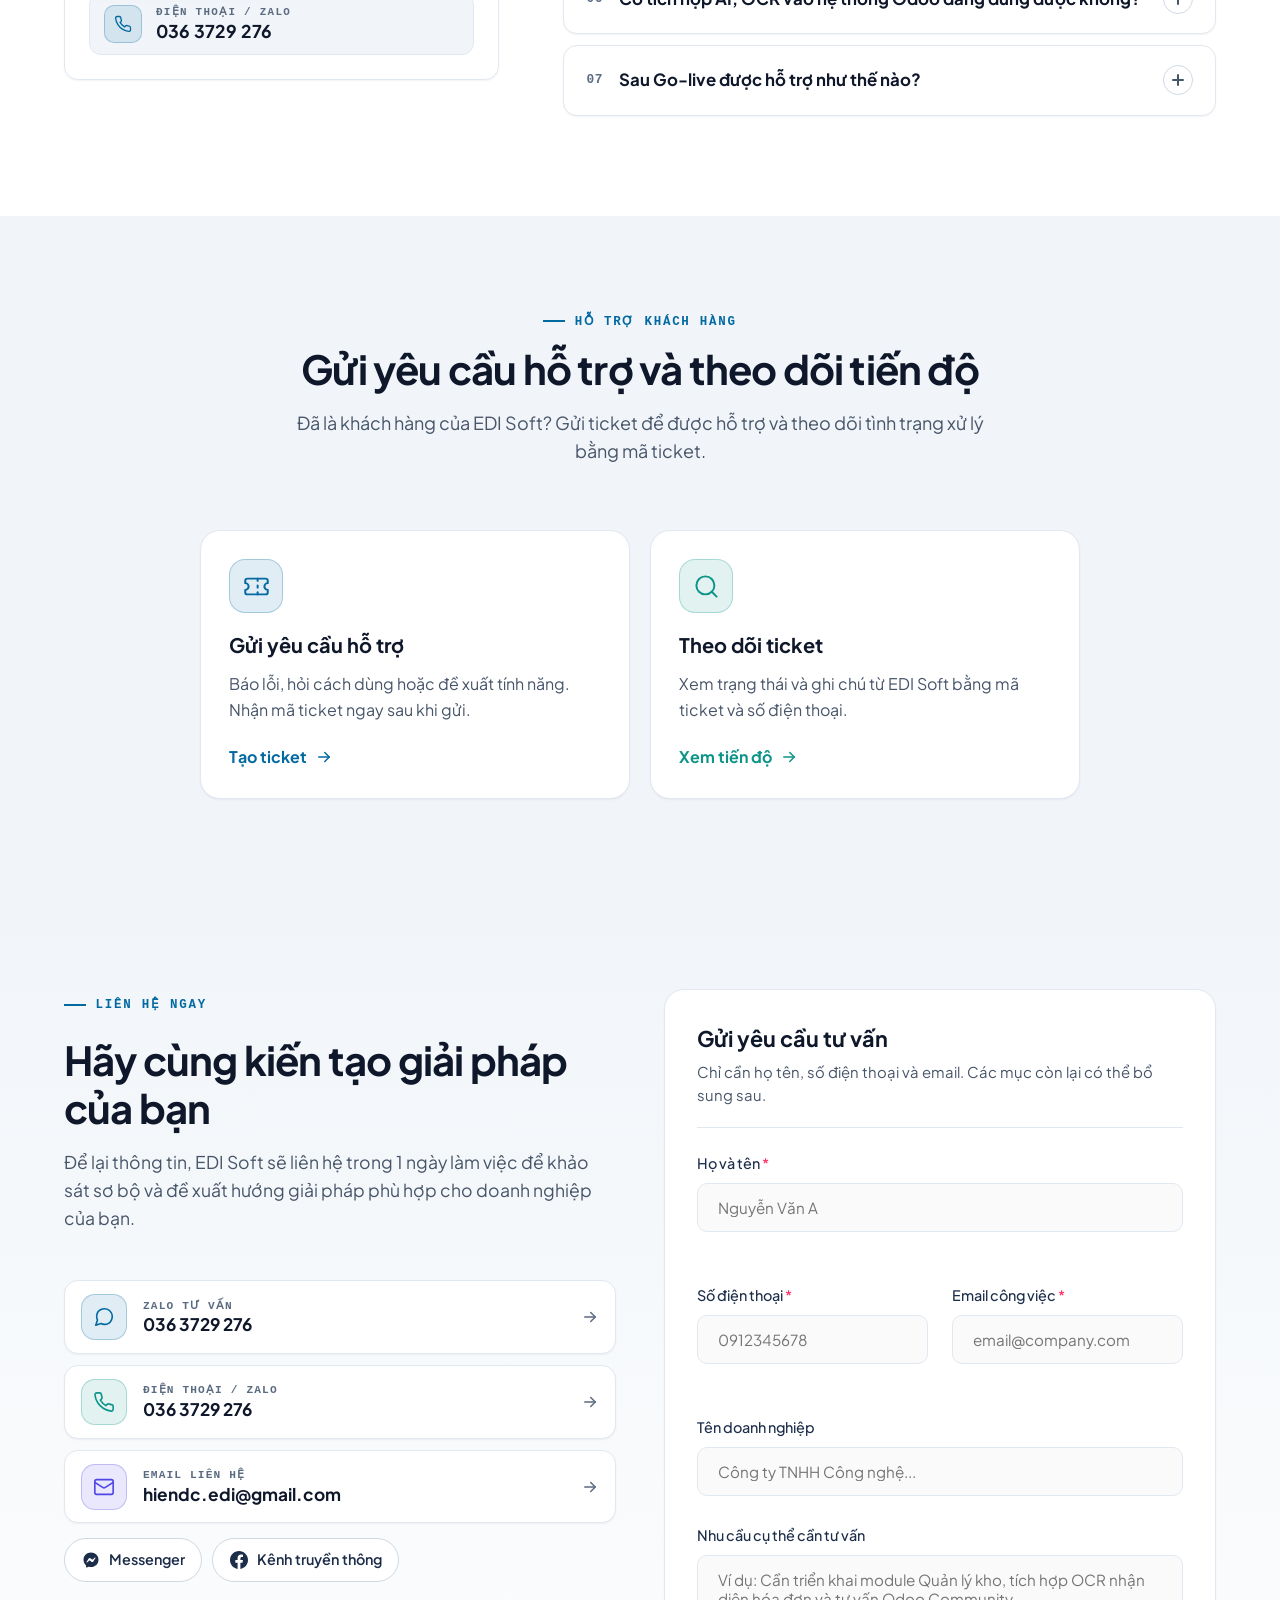
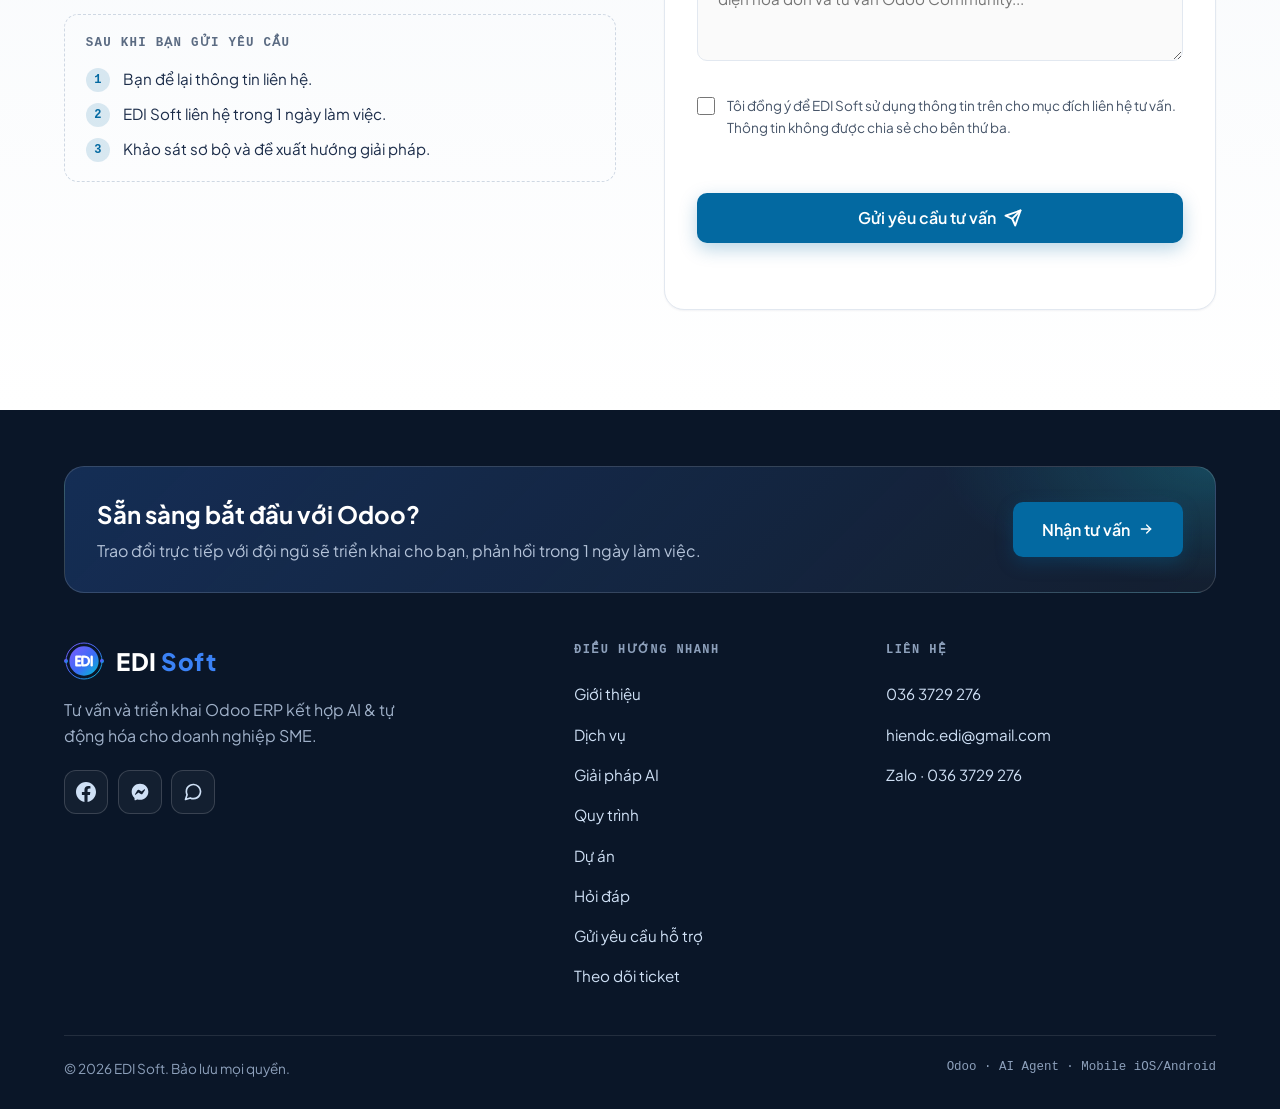
==== commit 77fd2956: "perf(style): smooth scrolling and self-host fonts - animate the AI data-flow line with transform ins" ====
--- a/index.html
+++ b/index.html
@@ -297,9 +297,8 @@
   </script>
 
   <!-- Fonts -->
-  <link rel="preconnect" href="https://fonts.googleapis.com">
-  <link rel="preconnect" href="https://fonts.gstatic.com" crossorigin>
-  <link href="https://fonts.googleapis.com/css2?family=Plus+Jakarta+Sans:wght@400;500;600;700;800&display=swap" rel="stylesheet">
+  <link rel="preload" href="assets/fonts/pjs-latin.woff2" as="font" type="font/woff2" crossorigin>
+  <link rel="preload" href="assets/fonts/pjs-vietnamese.woff2" as="font" type="font/woff2" crossorigin>
 
   <!-- Project Stylesheet -->
   <link rel="stylesheet" href="src/styles/main.css">
--- a/src/styles/main.css
+++ b/src/styles/main.css
@@ -1,3 +1,8 @@
+/* Plus Jakarta Sans (variable 400-800), self-hosted: no third-party round trips */
+@font-face { font-family: 'Plus Jakarta Sans'; font-style: normal; font-weight: 400 800; font-display: swap; src: url('../../assets/fonts/pjs-vietnamese.woff2') format('woff2'); unicode-range: U+0102-0103, U+0110-0111, U+0128-0129, U+0168-0169, U+01A0-01A1, U+01AF-01B0, U+0300-0301, U+0303-0304, U+0308-0309, U+0323, U+0329, U+1EA0-1EF9, U+20AB; }
+@font-face { font-family: 'Plus Jakarta Sans'; font-style: normal; font-weight: 400 800; font-display: swap; src: url('../../assets/fonts/pjs-latin-ext.woff2') format('woff2'); unicode-range: U+0100-02BA, U+02BD-02C5, U+02C7-02CC, U+02CE-02D7, U+02DD-02FF, U+0304, U+0308, U+0329, U+1D00-1DBF, U+1E00-1E9F, U+1EF2-1EFF, U+2020, U+20A0-20AB, U+20AD-20C0, U+2113, U+2C60-2C7F, U+A720-A7FF; }
+@font-face { font-family: 'Plus Jakarta Sans'; font-style: normal; font-weight: 400 800; font-display: swap; src: url('../../assets/fonts/pjs-latin.woff2') format('woff2'); unicode-range: U+0000-00FF, U+0131, U+0152-0153, U+02BB-02BC, U+02C6, U+02DA, U+02DC, U+0304, U+0308, U+0329, U+2000-206F, U+20AC, U+2122, U+2191, U+2193, U+2212, U+2215, U+FEFF, U+FFFD; }
+
 /* Main Stylesheet for EDI Soft Landing Page */
 
 /* ==========================================
@@ -4242,16 +4247,18 @@
 .ai-link i {
   position: absolute;
   top: 0;
-  left: -30%;
+  left: 0;
   width: 30%;
   height: 100%;
   background: linear-gradient(90deg, transparent, var(--primary-teal), transparent);
+  transform: translateX(-100%);
+  will-change: transform;
   animation: ai-flow 2.2s linear infinite;
 }
 
 .ai-link:nth-of-type(2) i { animation-delay: 0.7s; }
 
-@keyframes ai-flow { to { left: 100%; } }
+@keyframes ai-flow { to { transform: translateX(333.33%); } }
 
 .ai-cta {
   display: flex;
@@ -6113,7 +6120,7 @@
 
   input:not([type="checkbox"]):not([type="radio"]), textarea, select { font-size: 16px !important; }
   .form-consent label { min-height: 44px; align-items: flex-start; padding: 0.35rem 0; }
-  .form-consent input[type="checkbox"], .sf-chip input { width: 22px; height: 22px; }
+  .form-consent input[type="checkbox"] { width: 22px; height: 22px; }
   .logo-area { min-height: 44px; }
   .ai-replay { width: 44px; height: 44px; }
   .marquee-toggle { width: 44px; height: 44px; }
@@ -6126,3 +6133,13 @@
   .lang-toggle { min-width: 88px; height: 44px; }
   .lang-opt { min-width: 44px; }
 }
+
+/* Support center, mobile: tabs must fit 320px, fields clear the fixed header, roomier lookup form */
+input, textarea, select, .tp-success, .tp-result, .tr-detail { scroll-margin-top: 96px; }
+@media (max-width: 560px) {
+  .tp-tabs { padding: 0.3rem; gap: 0.3rem; }
+  .tp-tab { flex: 1 1 0; min-width: 0; gap: 0.4rem; padding: 0.5rem 0.4rem; white-space: normal; text-align: center; line-height: 1.25; }
+  .tp-tab svg { width: 16px; height: 16px; }
+  #ticket-form .form-group + .form-group { margin-top: 1rem; }
+}
+@media (max-width: 360px) { .tp-tab svg { display: none; } }
